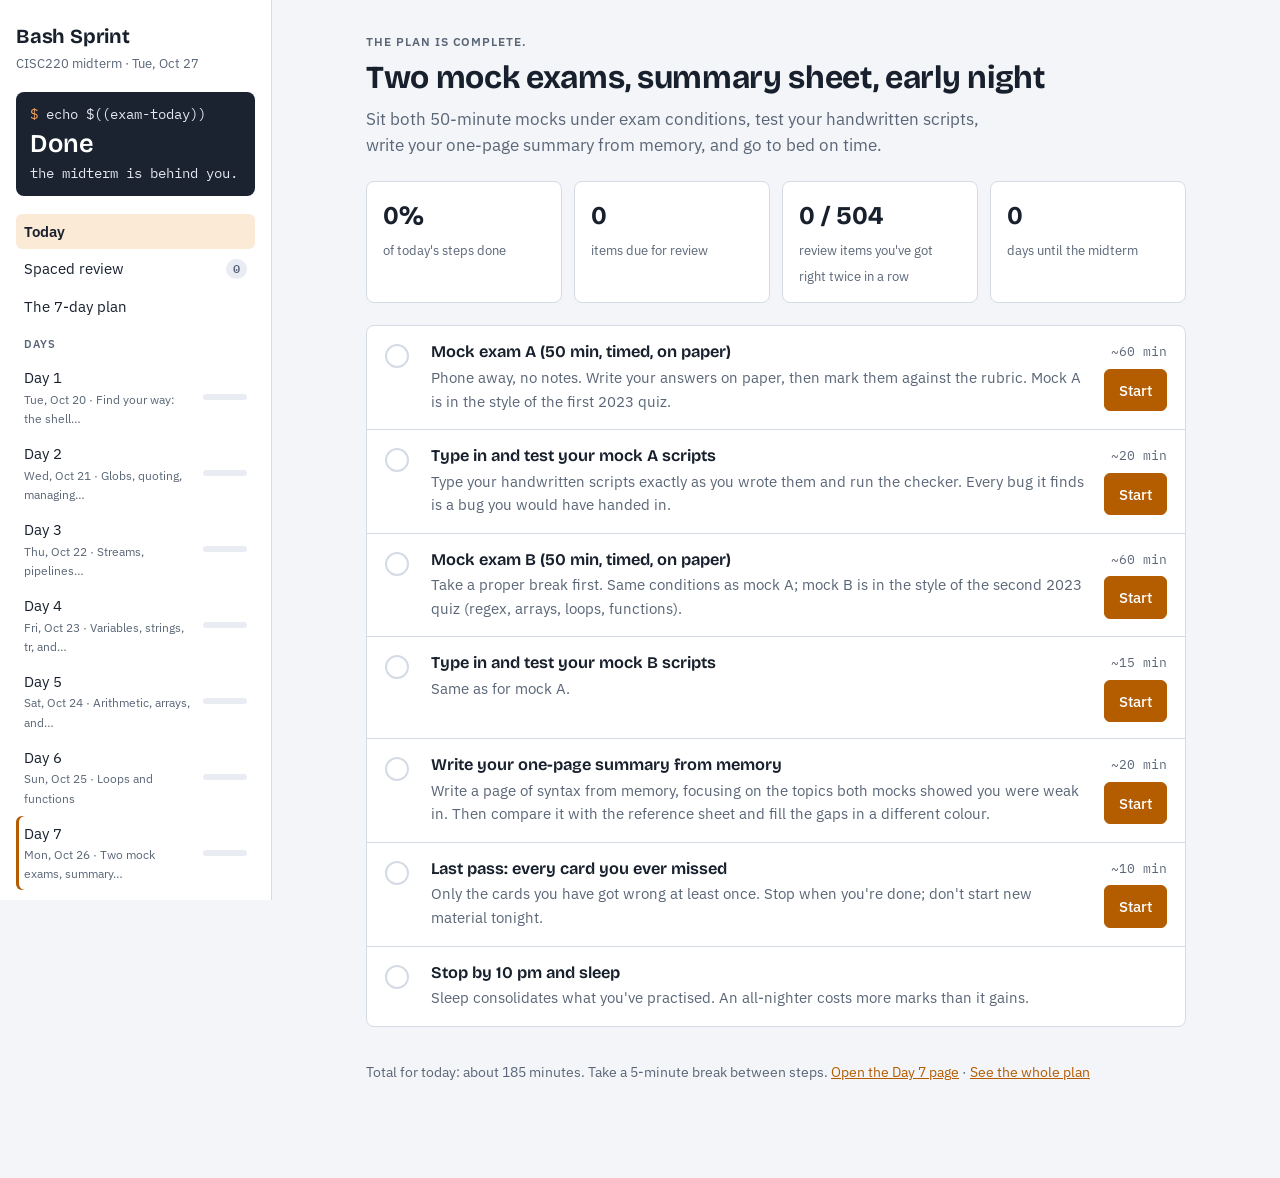
==== study-app/index.html @ 1d546b83 "Day 2: show when a backslash makes a visible difference Adds contrast examples (\h vs \*, \$HOME, es" ====
<!doctype html>
<html lang="en">
<head>
<meta charset="utf-8">
<meta name="viewport" content="width=device-width, initial-scale=1, viewport-fit=cover">
</head>
<body>
<title>CISC220 Bash Sprint</title>
<meta name="claude:viewport-fit-sides" content="cover">
<meta name="description" content="An 8-day plan, lessons, flashcards, quizzes and mock exams for the CISC220 Bash midterm.">
<link rel="preconnect" href="https://fonts.googleapis.com">
<link rel="preconnect" href="https://fonts.gstatic.com" crossorigin>
<link rel="stylesheet" href="https://fonts.googleapis.com/css2?family=Bricolage+Grotesque:opsz,wght@12..96,600;12..96,700&family=IBM+Plex+Mono:wght@400;500;600&family=IBM+Plex+Sans:ital,wght@0,400;0,500;0,600;1,400&display=swap">
<style>
/* Layout: fixed left rail (countdown + day list) beside a single reading column; rail folds to a top bar on phones. */
:root {
  --bg: #f3f5f8;
  --surface: #ffffff;
  --surface-2: #e9edf3;
  --fg: #17202c;
  --muted: #5a6677;
  --line: #d5dbe4;
  --accent: #b35c00;
  --accent-ink: #ffffff;
  --accent-soft: #fbead6;
  --code-bg: #1b2330;
  --code-fg: #e4e9f1;
  --code-dim: #8d99ab;
  --code-k: #f0a35e;
  --code-s: #9fd6a6;
  --code-v: #8cc7ff;
  --code-c: #7f8a9b;
  --good: #1f7a4d;
  --good-soft: #dcf1e5;
  --warn: #9a6a00;
  --warn-soft: #fbf0cf;
  --bad: #b3261e;
  --bad-soft: #f9dedc;
  --font-display: "Bricolage Grotesque", "IBM Plex Sans", system-ui, sans-serif;
  --font-body: "IBM Plex Sans", system-ui, -apple-system, "Segoe UI", sans-serif;
  --font-mono: "IBM Plex Mono", ui-monospace, "SFMono-Regular", Menlo, Consolas, monospace;
  --radius: 8px;
}
@media (prefers-color-scheme: dark) {
  :root:not([data-theme="light"]) {
    --bg: #12161d; --surface: #1a2029; --surface-2: #232b36; --fg: #e6ebf2; --muted: #9aa6b8; --line: #2e3845;
    --accent: #f2a03d; --accent-ink: #1a1206; --accent-soft: #3a2a14;
    --code-bg: #0d1117; --code-fg: #e4e9f1;
    --good: #5cc98f; --good-soft: #173527; --warn: #e3b341; --warn-soft: #3a3116; --bad: #f2867d; --bad-soft: #3d1d1b;
    color-scheme: dark;
  }
}
:root[data-theme="dark"] {
  --bg: #12161d; --surface: #1a2029; --surface-2: #232b36; --fg: #e6ebf2; --muted: #9aa6b8; --line: #2e3845;
  --accent: #f2a03d; --accent-ink: #1a1206; --accent-soft: #3a2a14;
  --code-bg: #0d1117; --code-fg: #e4e9f1;
  --good: #5cc98f; --good-soft: #173527; --warn: #e3b341; --warn-soft: #3a3116; --bad: #f2867d; --bad-soft: #3d1d1b;
  color-scheme: dark;
}

* { box-sizing: border-box; }
html, body { height: 100%; }
body { margin: 0; background: var(--bg); color: var(--fg); font: 16px/1.6 var(--font-body); -webkit-font-smoothing: antialiased; }
a { color: var(--accent); }
button, input, textarea, select { font: inherit; color: inherit; }
:focus-visible { outline: 2px solid var(--accent); outline-offset: 2px; }
h1, h2, h3, h4 { font-family: var(--font-display); line-height: 1.2; text-wrap: balance; margin: 0; }
h1 { font-size: 2rem; font-weight: 700; letter-spacing: -0.01em; }
h2 { font-size: 1.4rem; font-weight: 650; }
h3 { font-size: 1.15rem; font-weight: 650; }
h4 { font-size: 1rem; font-weight: 650; }
code, pre, kbd, .mono { font-family: var(--font-mono); }

.shell { display: grid; grid-template-columns: 272px minmax(0, 1fr); min-height: 100%; }
.rail { position: sticky; top: 0; height: 100vh; overflow-y: auto; background: var(--surface); border-right: 1px solid var(--line); padding-block: 20px; padding-inline: 16px; display: flex; flex-direction: column; gap: 18px; }
.brand { display: flex; flex-direction: column; gap: 2px; text-decoration: none; color: var(--fg); }
.brand b { font-family: var(--font-display); font-size: 1.25rem; letter-spacing: -0.01em; }
.brand span { font-size: 0.8rem; color: var(--muted); }
.countdown { background: var(--code-bg); color: var(--code-fg); border-radius: var(--radius); padding: 12px 14px; font-family: var(--font-mono); font-size: 0.85rem; line-height: 1.5; }
.countdown .pr { color: var(--code-k); }
.countdown big { display: block; font-size: 1.6rem; font-weight: 600; color: #fff; font-family: var(--font-display); }
.nav { display: flex; flex-direction: column; gap: 2px; }
.nav h6 { margin: 10px 8px 4px; font-size: 0.7rem; letter-spacing: 0.08em; text-transform: uppercase; color: var(--muted); font-weight: 600; }
.nav a { display: grid; grid-template-columns: 1fr auto; align-items: center; gap: 8px; padding: 6px 8px; border-radius: 6px; color: var(--fg); text-decoration: none; font-size: 0.92rem; }
.nav a:hover { background: var(--surface-2); }
.nav a.on { background: var(--accent-soft); color: var(--fg); font-weight: 600; }
.nav a .sub { display: block; font-size: 0.75rem; color: var(--muted); font-weight: 400; }
.nav a.today-day { box-shadow: inset 3px 0 0 var(--accent); }
.meter { width: 44px; height: 6px; border-radius: 3px; background: var(--surface-2); overflow: hidden; }
.meter i { display: block; height: 100%; background: var(--accent); }
.badge { font-size: 0.75rem; font-family: var(--font-mono); background: var(--accent); color: var(--accent-ink); border-radius: 10px; padding: 0 7px; font-weight: 600; }
.badge.zero { background: var(--surface-2); color: var(--muted); }

.main { min-width: 0; padding-block: 32px 80px; padding-left: max(16px, env(safe-area-inset-left, 0px)); padding-right: max(16px, env(safe-area-inset-right, 0px)); }
.col { max-width: 820px; margin: 0 auto; display: flex; flex-direction: column; gap: 22px; }
.eyebrow { font-size: 0.75rem; letter-spacing: 0.08em; text-transform: uppercase; color: var(--muted); font-weight: 600; }
.lede { color: var(--muted); font-size: 1.05rem; max-width: 65ch; margin: 0; }
.head { display: flex; flex-direction: column; gap: 8px; }
.row { display: flex; flex-wrap: wrap; gap: 10px; align-items: center; }
.spacer { flex: 1; }
.muted { color: var(--muted); }
.small { font-size: 0.85rem; }

.btn { display: inline-flex; align-items: center; gap: 6px; border: 1px solid var(--line); background: var(--surface); padding: 8px 14px; border-radius: 6px; cursor: pointer; text-decoration: none; color: var(--fg); font-weight: 500; font-size: 0.95rem; }
.btn:hover { border-color: var(--muted); }
.btn.primary { background: var(--accent); border-color: var(--accent); color: var(--accent-ink); }
.btn.primary:hover { filter: brightness(1.06); }
.btn.ghost { background: transparent; }
.btn.good { background: var(--good-soft); border-color: var(--good); color: var(--fg); }
.btn.bad { background: var(--bad-soft); border-color: var(--bad); color: var(--fg); }
.btn.warn { background: var(--warn-soft); border-color: var(--warn); color: var(--fg); }
.btn:disabled { opacity: 0.5; cursor: default; }
.btn kbd { font-size: 0.7rem; opacity: 0.7; }

.card { background: var(--surface); border: 1px solid var(--line); border-radius: var(--radius); padding: 20px; display: flex; flex-direction: column; gap: 12px; min-width: 0; }
.panel { background: var(--surface-2); border-radius: var(--radius); padding: 14px 16px; }

.chip { display: inline-flex; align-items: center; gap: 4px; font-size: 0.72rem; font-weight: 600; letter-spacing: 0.04em; text-transform: uppercase; padding: 2px 8px; border-radius: 4px; background: var(--surface-2); color: var(--muted); }
.chip.high, .chip.medium, .chip.low { white-space: nowrap; }
.chip.high { background: var(--bad-soft); color: var(--bad); }
.chip.medium { background: var(--warn-soft); color: var(--warn); }
.chip.low { background: var(--surface-2); color: var(--muted); }
.chip.ok { background: var(--good-soft); color: var(--good); }
.chip.accent { background: var(--accent-soft); color: var(--accent); }

/* Steps on a day page */
.steps { display: flex; flex-direction: column; border: 1px solid var(--line); border-radius: var(--radius); background: var(--surface); overflow: hidden; }
.step { display: grid; grid-template-columns: 32px minmax(0, 1fr) auto; gap: 14px; padding: 16px 18px; border-top: 1px solid var(--line); align-items: start; }
.step:first-child { border-top: 0; }
.step .tick { width: 24px; height: 24px; border-radius: 50%; border: 2px solid var(--line); background: transparent; cursor: pointer; display: grid; place-items: center; padding: 0; margin-top: 2px; }
.step.done .tick { background: var(--good); border-color: var(--good); color: #fff; }
.step.done .tick::after { content: "✓"; font-size: 0.8rem; font-weight: 700; }
.step h3 { font-size: 1.02rem; }
.step p { margin: 4px 0 0; color: var(--muted); font-size: 0.92rem; }
.step .mins { font-family: var(--font-mono); font-size: 0.8rem; color: var(--muted); white-space: nowrap; }
.step .acts { display: flex; flex-direction: column; gap: 6px; align-items: flex-end; }
.step.done h3 { color: var(--muted); }
.topiclist { display: flex; flex-direction: column; gap: 4px; margin-top: 10px; }
.topiclist a { display: flex; gap: 8px; align-items: center; text-decoration: none; color: var(--fg); padding: 6px 10px; border-radius: 6px; background: var(--surface-2); font-size: 0.92rem; }
.topiclist a.done { color: var(--muted); }
.topiclist a.done::before { content: "✓"; color: var(--good); font-weight: 700; }
.topiclist a .chip { margin-left: auto; }

/* Lesson text */
.prose { display: flex; flex-direction: column; gap: 12px; }
.prose p { margin: 0; max-width: 70ch; }
.prose ul, .prose ol { margin: 0; padding-left: 1.4em; display: flex; flex-direction: column; gap: 4px; }
.prose h3, .prose h4 { margin-top: 6px; }
.prose code, .inline-code { background: var(--surface-2); padding: 1px 5px; border-radius: 4px; font-size: 0.88em; overflow-wrap: anywhere; }
.prose table { border-collapse: collapse; font-size: 0.92rem; }
.prose th, .prose td { border: 1px solid var(--line); padding: 6px 10px; text-align: left; vertical-align: top; }
.prose th { background: var(--surface-2); font-weight: 600; }
.tablewrap { overflow-x: auto; }
pre.code { margin: 0; background: var(--code-bg); color: var(--code-fg); border-radius: var(--radius); padding: 14px 16px; overflow-x: auto; font-size: 0.86rem; line-height: 1.55; tab-size: 4; }
pre.code code { background: none; padding: 0; font-size: inherit; }
.code .k { color: var(--code-k); }
.code .s { color: var(--code-s); }
.code .v { color: var(--code-v); }
.code .c { color: var(--code-c); font-style: italic; }
.code .pr { color: var(--code-k); user-select: none; }
.code .outp { color: var(--code-dim); }
figure { margin: 0; display: flex; flex-direction: column; gap: 6px; }
figcaption { font-size: 0.82rem; color: var(--muted); }

.callout { border-radius: var(--radius); padding: 14px 16px; display: flex; flex-direction: column; gap: 8px; border: 1px solid var(--line); background: var(--surface); }
.callout > .lab { font-size: 0.72rem; font-weight: 700; letter-spacing: 0.08em; text-transform: uppercase; }
.callout.check { border-color: var(--accent); background: var(--accent-soft); }
.callout.check > .lab { color: var(--accent); }
.callout.why { border-style: dashed; }
.callout.why > .lab { color: var(--muted); }
.callout.pitfall { background: var(--bad-soft); border-color: transparent; }
.callout.pitfall > .lab { color: var(--bad); }
.callout.exam { background: var(--warn-soft); border-color: transparent; }
.callout.exam > .lab { color: var(--warn); }
.reveal[hidden] { display: none; }
.answer { border-top: 1px solid var(--line); padding-top: 10px; }

/* Flashcards */
.flash { min-height: 260px; justify-content: center; }
.flash .side { font-size: 1.08rem; }
.flash .back { border-top: 1px dashed var(--line); padding-top: 14px; }
.rates { display: grid; grid-template-columns: repeat(4, minmax(0, 1fr)); gap: 8px; }
.rates .btn { justify-content: center; flex-direction: column; gap: 0; padding: 8px 6px; }
.rates .btn small { font-size: 0.72rem; color: var(--muted); font-weight: 400; }
.progress { height: 6px; background: var(--surface-2); border-radius: 3px; overflow: hidden; }
.progress i { display: block; height: 100%; background: var(--accent); transition: width .2s; }

/* Quiz */
.opts { display: flex; flex-direction: column; gap: 8px; }
.opt { text-align: left; border: 1px solid var(--line); background: var(--surface); padding: 10px 14px; border-radius: 6px; cursor: pointer; display: grid; grid-template-columns: 26px minmax(0, 1fr); gap: 8px; align-items: start; }
.opt:hover:not(:disabled) { border-color: var(--muted); }
.opt .key { font-family: var(--font-mono); font-size: 0.8rem; color: var(--muted); padding-top: 2px; }
.opt.right { border-color: var(--good); background: var(--good-soft); }
.opt.wrong { border-color: var(--bad); background: var(--bad-soft); }
.opt:disabled { cursor: default; }
.opt p { margin: 0; }
textarea.ans { width: 100%; min-height: 90px; resize: vertical; border: 1px solid var(--line); border-radius: 6px; padding: 10px 12px; background: var(--surface); font-family: var(--font-mono); font-size: 0.9rem; line-height: 1.5; tab-size: 4; }
textarea.ans.tall { min-height: 260px; }
textarea.prose-ans { font-family: var(--font-body); font-size: 0.98rem; }
.verdict { font-weight: 600; }
.verdict.good { color: var(--good); }
.verdict.bad { color: var(--bad); }

.rubric { display: flex; flex-direction: column; gap: 6px; }
.rubric label { display: grid; grid-template-columns: 22px minmax(0, 1fr) auto; gap: 8px; align-items: start; padding: 6px 8px; border-radius: 6px; background: var(--surface-2); cursor: pointer; }
.rubric label .m { font-family: var(--font-mono); font-size: 0.8rem; color: var(--muted); }
.rubric input { margin-top: 5px; accent-color: var(--accent); }

.stats { display: grid; grid-template-columns: repeat(auto-fit, minmax(150px, 1fr)); gap: 12px; }
.stat { background: var(--surface); border: 1px solid var(--line); border-radius: var(--radius); padding: 14px 16px; }
.stat b { display: block; font-family: var(--font-display); font-size: 1.6rem; font-variant-numeric: tabular-nums; }
.stat span { font-size: 0.82rem; color: var(--muted); }

.plan { width: 100%; border-collapse: collapse; font-size: 0.92rem; }
.plan th, .plan td { text-align: left; padding: 10px 12px; border-bottom: 1px solid var(--line); vertical-align: top; }
.plan th { font-size: 0.72rem; text-transform: uppercase; letter-spacing: 0.06em; color: var(--muted); font-weight: 600; }
.plan td.d { font-family: var(--font-mono); white-space: nowrap; }
.plan tr.now td { background: var(--accent-soft); }

.timer { font-family: var(--font-mono); font-size: 1.4rem; font-variant-numeric: tabular-nums; background: var(--code-bg); color: var(--code-fg); padding: 6px 14px; border-radius: 6px; }
.timer.low { color: #ff8a80; }
.sticky-bar { position: sticky; top: env(safe-area-inset-top, 0px); z-index: 5; background: var(--bg); padding-block: 10px; border-bottom: 1px solid var(--line); }
.q-part { border-top: 1px solid var(--line); padding-top: 14px; display: flex; flex-direction: column; gap: 10px; }
.q-part:first-of-type { border-top: 0; padding-top: 0; }
.marks { font-family: var(--font-mono); font-size: 0.8rem; color: var(--muted); }

.empty { text-align: center; padding: 40px 20px; color: var(--muted); }
.kbd-hint { font-size: 0.8rem; color: var(--muted); }
kbd { background: var(--surface-2); border: 1px solid var(--line); border-bottom-width: 2px; border-radius: 4px; padding: 0 5px; font-size: 0.78rem; }
.menu-btn { display: none; }
.toast { position: fixed; bottom: calc(20px + env(safe-area-inset-bottom, 0px)); left: 50%; transform: translateX(-50%); background: var(--fg); color: var(--bg); padding: 10px 18px; border-radius: 6px; font-size: 0.9rem; z-index: 20; }

@media (max-width: 860px) {
  .shell { grid-template-columns: minmax(0, 1fr); }
  .rail { position: static; height: auto; border-right: 0; border-bottom: 1px solid var(--line); padding-left: max(16px, env(safe-area-inset-left, 0px)); padding-right: max(16px, env(safe-area-inset-right, 0px)); gap: 12px; }
  .rail .nav { display: none; }
  .rail.open .nav { display: flex; }
  .rail-top { display: flex; align-items: center; gap: 12px; }
  .menu-btn { display: inline-flex; margin-left: auto; }
  .countdown { padding: 8px 12px; }
  .countdown big { font-size: 1.2rem; display: inline; margin-right: 6px; }
  h1 { font-size: 1.6rem; }
  .step { grid-template-columns: 28px minmax(0, 1fr); }
  .step .acts { grid-column: 2; align-items: flex-start; flex-direction: row; flex-wrap: wrap; }
  .rates { grid-template-columns: repeat(2, minmax(0, 1fr)); }
}
@media (prefers-reduced-motion: reduce) { * { transition: none !important; animation: none !important; } }
.callout.try { border-color: var(--good); background: var(--good-soft); }
.callout.try > .lab { color: var(--good); }
.callout.try > .lab::before { content: "$ "; font-family: var(--font-mono); }
</style>
<div class="shell"><aside class="rail" id="rail"></aside><main class="main" id="main"></main></div>
<script>window.STUDY_DATA = {"days":[{"day":1,"title":"Find your way: the shell, the filesystem, and commands","goal":"Navigate the Linux filesystem with pwd, cd and ls using absolute and relative pathnames, read the structure of a command, and explain directories, inodes and exit status.","topics":[{"id":"d1-terminal","title":"Your first session in the terminal","notebook":"bash/cli_intro.ipynb","priority":"start","examNote":"Not tested directly, but you need all of it for everything else: the lessons, the drills, and practising scripts from Day 3 on.","blocks":[{"type":"md","text":"Everything in this course happens in a **terminal**: a window where you type instructions instead of clicking. This first lesson is hands-on. Keep this page open next to a terminal on your Ubuntu laptop and do every green *Do this now in your terminal* box as you reach it.\n\nNothing you do in this lesson can damage your computer."},{"type":"md","text":"### Open a terminal\n\nOn Ubuntu, press **Ctrl + Alt + T**. Or press the **Super** key (the one with the Windows logo), or click *Show Apps* (the grid of dots at the bottom of the dock), type `terminal`, and click **Terminal**.\n\nA window opens with one line of text that ends in a `$` and a blinking cursor. That line is the **prompt**. It looks something like this:"},{"type":"code","code":"student@ubuntu:~$","caption":"The prompt. Yours shows your own user name and computer name."},{"type":"md","text":"Reading it left to right:\n\n| Part | Meaning |\n|---|---|\n| `student` | your user name |\n| `@ubuntu` | the name of the computer |\n| `:~` | the folder you are currently in. `~` is short for your **home folder**, where your Documents, Downloads and so on live |\n| `$` | the shell is ready for you to type a command |\n\nThe program reading what you type is called the **shell**. On Ubuntu (and in this course) the shell is **Bash**."},{"type":"try","text":"Open a terminal now. Find your user name, the computer name and the `~` in your prompt."},{"type":"md","text":"### Your first command\n\nType a command after the `$`, then press **Enter** to run it. The shell runs it, prints the result (the **output**), and then shows a fresh prompt so you can type the next one."},{"type":"try","text":"Type `echo hello` and press Enter. You should see `hello` printed, then a new prompt."},{"type":"md","text":"In this app and in the course notebooks, a box like the one below is a recording of a terminal session. A line that starts with `$ ` is what someone **typed**; the other lines are what the computer **printed**. **Don't type the `$`**: it's the prompt, and it's already there."},{"type":"code","code":"$ echo hello\nhello\n$ pwd\n/home/student\n$ ls\nDesktop  Documents  Downloads  Music  Pictures  Public  Templates  Videos","caption":"Your list of folders may be slightly different (for example, you may also see `snap`)."},{"type":"md","text":"- `echo` prints whatever you put after it.\n- `pwd` (*print working directory*) prints which folder you are in, written out in full. `/home/student` is the full name of the folder that `~` stands for.\n- `ls` (*list*) prints the names of the files and folders in the folder you are in. These are the same folders you see in Ubuntu's **Files** app."},{"type":"try","text":"Run `pwd`, then `ls`. Open the Files app and compare: the names `ls` printed are the folders shown in your Home folder."},{"type":"check","q":"In the recording\n\n```\n$ ls\nDesktop  Documents\n```\n\nwhat exactly did the person type, and what did the computer print?","a":"They typed `ls` (then pressed Enter). The computer printed `Desktop  Documents`. The `$ ` is the prompt and is never typed."},{"type":"md","text":"### When something goes wrong\n\nMistakes are normal and harmless. The three you will meet first:\n\n**1. A typo.** If the first word isn't a command Bash knows, it says so and gives you the prompt back. Just type it again correctly."},{"type":"code","code":"$ ecoh hello\nCommand 'ecoh' not found, did you mean:\n  command 'echo' from deb coreutils (9.4-3ubuntu6)\nTry: sudo apt install <deb name>\n$ echo hello\nhello","caption":"Ubuntu suggests the command you probably meant. The exact text varies; ignore the advice about installing packages."},{"type":"md","text":"**2. The terminal seems frozen.** Some commands wait for you to type more. For example, `cat` with nothing after it waits for you to type text. If there's no prompt and nothing is happening, press **Ctrl + C**. That stops the running command and brings the prompt back.\n\n**3. A `>` prompt appears.** If you type a quotation mark `\"` and forget to close it, Bash thinks your command continues on the next line and shows `> `. Press **Ctrl + C** and type the command again."},{"type":"try","text":"Type `cat` and press Enter. Nothing comes back. Now press **Ctrl + C**: the prompt returns. Then type `echo \"oops` (with no closing quote), press Enter, see the `>`, and press **Ctrl + C** again."},{"type":"check","q":"You typed a command and now there is no prompt and nothing is happening. What do you press?","a":"**Ctrl + C**. It stops (interrupts) the running command and gives you the prompt back."},{"type":"md","text":"### Copy and paste in the terminal\n\nIn the terminal, **Ctrl + C does not copy**: it stops the running command, as you just saw. Use these instead:\n\n| To | Press |\n|---|---|\n| copy selected text | **Ctrl + Shift + C** |\n| paste | **Ctrl + Shift + V**, or right-click and choose *Paste* |\n\nTo copy a command from this app, select it with the mouse and press Ctrl + C *in the browser*. Then paste it *in the terminal* with **Ctrl + Shift + V**."},{"type":"pitfall","text":"Pressing Ctrl + V in the terminal doesn't paste. Use **Ctrl + Shift + V**."},{"type":"md","text":"### Save typing\n\n- **Up arrow**: brings back the previous command, so you can fix a typo and press Enter again. Press it more times to go further back.\n- **Tab**: finishes a file or command name for you. Type `ech` and press Tab, and Bash completes it to `echo`. If nothing happens, more than one name matches: press Tab again to see them all, type a few more letters, and press Tab again.\n- **`clear`** (or **Ctrl + L**): wipes the screen. Your files are not affected."},{"type":"try","text":"Press the Up arrow a few times to see your earlier commands. Then type `pw` and press Tab twice: Bash lists every command that starts with `pw` (there are several, so it can't choose one for you). Type `d` to make `pwd` and press Enter. Last, type `ls Doc`, press Tab (Bash completes it to `ls Documents/`), and press Enter."},{"type":"md","text":"### Make a practice folder\n\nThe command `mkdir NAME` (*make directory*) creates a new folder called NAME inside the folder you are in. (*Directory* is the Unix word for a folder.) `cd NAME` (*change directory*) moves you into that folder. Like most commands, both print nothing when they work. You'll learn much more about `cd` later today, and more about `mkdir` on Day 2. Here they make a folder called `practice` and go into it:"},{"type":"code","code":"$ mkdir practice\n$ cd practice\n$ pwd\n/home/student/practice","caption":"The prompt changes to `student@ubuntu:~/practice$` because you are now inside practice."},{"type":"try","text":"Run those three commands. Check that your prompt now ends in `~/practice$`."},{"type":"md","text":"### Write a file with nano\n\nYou'll often need to write a file: an answers file for the drills, and later your own scripts. You'll do it with **nano**, a simple **text editor** that runs inside the terminal. A text editor is like a very plain Word: it saves exactly the characters you type and nothing else.\n\nTo open a file, type `nano`, a space, and the file name. If the file doesn't exist yet, nano creates it in the folder you are in when you save."},{"type":"code","code":"$ nano notes.txt","caption":"The terminal window turns into the editor."},{"type":"md","text":"nano fills the terminal window. The file name is at the top, a blinking cursor shows where you'll type, and the bottom two lines list shortcuts. In that list, **`^` means the Ctrl key**, so `^X Exit` means *press Ctrl + X to exit*.\n\nThe mouse doesn't move the cursor in nano: use the **arrow keys**. The keys you need:\n\n| To | Press |\n|---|---|\n| type text | just type; Enter starts a new line |\n| **save** (*Write Out*) | **Ctrl + O**, then **Enter** to keep the file name shown |\n| **exit** | **Ctrl + X** |\n| exit with unsaved changes | Ctrl + X, then **Y** (yes, save), then **Enter** |\n| paste text you copied | **Ctrl + Shift + V**, same as in the terminal |\n| delete (cut) the whole current line | **Ctrl + K** |\n\nAfter you exit, you're back at your normal prompt in the same folder, and `cat` prints what you saved:"},{"type":"code","code":"$ cat notes.txt\nmy first file\nCtrl+C stops a command; Ctrl+Shift+V pastes\n$ ls\nnotes.txt"},{"type":"try","text":"In your practice folder, run `nano notes.txt`. Type two lines, save with **Ctrl + O** then **Enter**, and exit with **Ctrl + X**. Then run `cat notes.txt` and `ls` to check that the file was saved."},{"type":"pitfall","text":"If you press Ctrl + X with unsaved changes, nano asks *Save modified buffer?* at the bottom. Press **Y** then **Enter** to save. Press **N** only if you want to throw the changes away."},{"type":"md","text":"**Prefer a normal window?** Ubuntu also has a graphical editor, **Text Editor** (the command `gnome-text-editor notes.txt`, or `gedit notes.txt` on older Ubuntu). It saves the same plain text, so you can use it if you like. This app uses nano everywhere because it works the same in any terminal."},{"type":"check","q":"You saved `notes.txt` in your `practice` folder. Which command shows what's in it?","a":"`cat notes.txt`, run while you are in the `practice` folder."},{"type":"md","text":"### Key points\n\n- **Ctrl + Alt + T** opens a terminal. The prompt `user@computer:~$` means the shell is ready, and `~` is your home folder.\n- Type a command and press **Enter**. In recordings, the `$ ` is the prompt: don't type it.\n- **Ctrl + C** stops a stuck command. Copy and paste in the terminal with **Ctrl + Shift + C / V**.\n- Use **Up arrow** to repeat a command and **Tab** to complete a name.\n- `nano FILE` opens a file to edit: **Ctrl + O**, Enter saves, **Ctrl + X** exits. `cat FILE` prints it."}]},{"id":"d1-start","title":"Before you start: terminal, shell, and a little history","notebook":"bash/history.ipynb, bash/rules_of_the_unix_philosophy.ipynb","priority":"low","examNote":"The history and the 17 rules have not been asked on past tests; skim them. The **vocabulary** in the first half of this lesson (terminal, shell, prompt, command, option, argument) is used in every other lesson, so learn it well.","blocks":[{"type":"md","text":"### Welcome\n\nThis course asks you to control a Linux computer by **typing commands** instead of clicking. Today you learn the words people use for this, how files are organised, and your first commands. Keep practising in the **real Ubuntu terminal** you opened in the first lesson (**Ctrl + Alt + T**) and type the examples yourself. Reading is not enough; your fingers must learn the commands too, because the midterm is handwritten with no aids.\n\n### Five words you need\n\n- A **terminal** is the window you type into. Long ago it was a real machine (a keyboard plus a printer or screen). Today it is a program called a *terminal emulator*.\n- A **shell** is the program running inside the terminal. It reads the text you type, works out what it means, and runs it. Our shell is **Bash**.\n- The **prompt** is the text the shell prints when it is ready for you, often ending in `$`. In these notes a line that starts with `$ ` is something *you* type; lines without it are what the computer prints back. Do not type the `$`.\n- A **command** is the first word you type: the name of the thing to run, such as `echo` or `ls`.\n- An **argument** is a word after the command that tells it *what to act on*. Words are separated by spaces. An **option** is a special argument that starts with `-` and changes *how* the command behaves.\n\nYou press **Enter** to run what you typed."},{"type":"code","code":"$ echo Hello there\nHello there\n$ ls\nanimals.txt  courses  fruits.txt","caption":"Two commands. `echo` is the command and `Hello` and `there` are its two arguments. `ls` has no arguments."},{"type":"check","q":"In `echo Hello there`, which word is the command and which words are arguments?","a":"`echo` is the command; `Hello` and `there` are two arguments (the shell splits words at spaces)."},{"type":"check","q":"What is the difference between the terminal and the shell?","a":"The terminal is the window/program you type into and read from. The shell (Bash) is the program inside it that interprets what you type and runs the commands."},{"type":"md","text":"### A very short history\n\nAn **operating system** (OS) is the system software that manages the hardware and gives other programs an interface to it (Windows and macOS are examples). The **kernel** is the core of the OS that sits between the hardware and applications.\n\n- **UNIX** was developed at Bell Labs. It was one of the first *portable* operating systems because it was written mostly in **C** instead of machine-specific assembly language.\n- In **1983** Richard Stallman started the **GNU** project to build a free, UNIX-like OS. GNU produced the tools but its kernel (Hurd) was never finished.\n- In **1991** Linus Torvalds announced a free kernel, **Linux**, built using GNU tools. Together they make **GNU/Linux** (usually just \"Linux\"). Strictly, *Linux is the kernel*.\n- Linux dominates servers, the cloud and supercomputers; Android is derived from it.\n- **POSIX** is a set of standards that keeps UNIX-like systems compatible.\n- **Bash** stands for **Bourne Again SHell**; it replaced the older UNIX Bourne shell and is the default shell on many Linux distributions."},{"type":"check","q":"Strictly speaking, what part of GNU/Linux is \"Linux\"?","a":"The kernel. GNU supplied most of the tools around it."},{"type":"md","text":"### The Unix philosophy (skim)\n\nEric Raymond lists 17 rules. Four of them explain how the commands you will meet behave:\n\n- **Modularity / Composition**: write small, simple programs that can be connected to other programs. This is why we build answers by joining small commands (the next lesson shows the pipe `|`, which does exactly that).\n- **Silence**: when a program has nothing surprising to say, it says nothing. `cd` and `mkdir` print nothing when they succeed.\n- **Repair**: when you must fail, fail noisily and as soon as possible. A failing command prints an error message and reports failure through its *exit status* (the last lesson today)."},{"type":"why","q":"Why does `cd courses` print nothing at all when it works?","a":"The Rule of Silence: success is the unsurprising case, so the command stays quiet. You learn about failure from an error message and a non-zero exit status instead."},{"type":"md","text":"### Key points\n\n- Terminal = window you type in; shell = program that interprets your typing; Bash = Bourne Again SHell.\n- Command line: `command -options arguments`, words separated by spaces, run with Enter.\n- Linux is the kernel; GNU/Linux is the whole OS; UNIX came from Bell Labs and was written in C.\n- Unix programs are small, combinable, quiet on success and noisy on failure."}]},{"id":"d1-cli","title":"First commands at the command line","notebook":"bash/cli_intro.ipynb","priority":"medium","examNote":"`echo` and `cat` appear constantly in exam answers (Quiz 1 asked how to overwrite a file using `echo` and a redirection; Assignment 1 Q3 asked you to `cat` a file using a relative path). Pipes return in the streams lesson.","blocks":[{"type":"md","text":"Bash gives you a **command line interface** (CLI): you type a command and press Enter. A Linux system has thousands of commands, and each has options and inputs. This lesson tries a few. For the examples, suppose the current directory (the folder you are in) contains two small text files from the course notebooks:\n\n- `animals.txt` with the lines `cat`, `zebra`, `dog`, `armadillo`\n- `fruits.txt` with the lines `strawberry`, `mango`, `pineapple`, `apple`\n\n### `echo`: print its arguments\n\n`echo` prints its arguments, separated by single spaces, followed by a newline. Quotes group words into one argument and are not printed."},{"type":"try","text":"Make the two files so you can run every example yourself. In the terminal, `cd practice` (the folder from the first lesson). Run `nano animals.txt`, type the four animals one per line, save and close. Do the same for `fruits.txt`. Then type each example below and compare what you get."},{"type":"code","code":"$ echo \"Hello, world!\"\nHello, world!\n$ echo one   two     three\none two three\n$ echo \"one   two\"\none   two"},{"type":"why","q":"Why does `echo one   two     three` print the words with only single spaces between them?","a":"The shell splits the line into words at spaces before running `echo`, so `echo` receives three separate arguments and joins them with one space. With quotes, `\"one   two\"` is one argument that contains the spaces, so they are kept."},{"type":"md","text":"### `ls`: list files\n\n`ls` lists the files in the current working directory (the directory you are \"in\"; the next lesson explains this properly)."},{"type":"code","code":"$ ls\nanimals.txt  courses  fruits.txt"},{"type":"md","text":"### `cat`: concatenate and print files\n\n`cat` (short for *concatenate*) prints the contents of each file named as an argument, one after another."},{"type":"code","code":"$ cat animals.txt\ncat\nzebra\ndog\narmadillo\n$ cat animals.txt fruits.txt\ncat\nzebra\ndog\narmadillo\nstrawberry\nmango\npineapple\napple"},{"type":"check","q":"What single command prints `fruits.txt` and then `animals.txt` (in that order)?","a":"`cat fruits.txt animals.txt`. `cat` prints its files in the order given."},{"type":"md","text":"### `sort` and the pipe `|`\n\n`sort` prints the lines of a file in sorted order. It does **not** change the file.\n\nA **pipe** `|` sends the output of the command on its left into the input of the command on its right. This is the Rule of Composition in action: two small commands combined."},{"type":"code","code":"$ sort animals.txt\narmadillo\ncat\ndog\nzebra\n$ cat animals.txt fruits.txt | sort\napple\narmadillo\ncat\ndog\nmango\npineapple\nstrawberry\nzebra"},{"type":"check","q":"In `cat animals.txt fruits.txt | sort`, where does `sort` get its input from?","a":"From the pipe: the output of `cat` (both files joined) becomes the input of `sort`. `sort` is given no filename argument."},{"type":"md","text":"### `grep`, `date`, `cal` and friends\n\n`grep PATTERN FILE` prints the lines of FILE that match a pattern (a *regular expression*, covered on Day 4). `^a` means \"starts with a\"."},{"type":"code","code":"$ grep ^a animals.txt\narmadillo\n$ grep p fruits.txt\npineapple\napple"},{"type":"md","text":"- `date` prints the current date and time; with the option `-Idate` it prints only the date, like `2026-10-18`.\n- `cal` prints a calendar of this month; `cal -y` prints the whole year.\n- Silly ones from the notebook: `fortune` prints a random saying, `fortune | cowsay` makes a cow say it, `fortune | toilet` prints it in big letters.\n\nUbuntu doesn't always come with `cal`, `fortune`, `cowsay` and `toilet`. If you get *command not found* and want to try them, run `sudo apt install ncal fortune-mod cowsay toilet` (`sudo` runs a command as the administrator and asks for your password; `apt install` installs software). This is optional.\n\nThe point: most commands accept **options** that change what they do, and the output of one command can be fed to another."},{"type":"pitfall","text":"The command is `ls` (ell ess), not `1s` (one ess). And Bash is case sensitive: `LS`, `Echo` and `CAT` are not commands, and `Animals.txt` is a different file from `animals.txt`."},{"type":"md","text":"### Key points\n\n- `echo ARGS` prints its arguments separated by single spaces; quotes keep spaces inside one argument.\n- `cat FILE...` prints files in the order given; `sort FILE` prints lines sorted (file unchanged).\n- `cmd1 | cmd2` feeds cmd1's output into cmd2.\n- `grep PATTERN FILE` prints matching lines; `^a` = starts with `a`.\n- Everything is case sensitive."}]},{"id":"d1-filesystem","title":"The filesystem, paths, cd and pwd","notebook":"bash/filesystem.ipynb","priority":"high","examNote":"Very high. Quiz 1 Q1 (6 marks) drew a directory tree and asked: the symbol for the root directory (`/`), an absolute pathname, and several \"what single command would you use\" parts using relative paths. Quiz 1 Q2A asked what a directory contains (**the mapping of filenames to inodes**). Assignment 1 Q0-Q5 were `pwd`, absolute and relative pathnames, `cat` with a relative path, `ls . ../../exam/c_src`, and `cd ../../../marking/A1`.","blocks":[{"type":"md","text":"A **filesystem** is the part of the OS that controls how data is stored on a device (disk, USB drive, ...) and found again. Data is stored in **files**, files have **names**, and files are grouped into **directories** (what a GUI calls folders). Directories can contain other directories, giving a tree.\n\nA Unix file is \"just a big bag of bytes\". Even hardware devices appear as special files (*device special files*), so programs can read and write them like any other file.\n\n### Inodes: where a file's information lives\n\nFor every file, Unix keeps an **inode** that stores information *about* the file:\n\n- the device it is on, the **file type**, the **owner** (user ID), the **size**\n- times of creation, last modification and last access\n- where to find the file's contents on the device\n\nEach inode has an **inode number**, unique on its device (two different devices can reuse the same number).\n\nNotice what is **missing**: the inode does **not** store the file's name."},{"type":"md","text":"### A directory maps filenames to inodes\n\nFilenames are stored in **directories**. A directory is itself a file whose contents are basically a table **mapping filenames to inode numbers**:\n\n| inode number | filename |\n|---|---|\n| 662400 | `images/` |\n| 662411 | `animals.txt` |\n| 661257 | `cli_intro.ipynb` |\n\nEach row (a name pointing at an inode) is called a **hard link**. Every file has at least one hard link; a file can have several names (several hard links), but Linux does not allow extra hard links to a directory.\n\nOrdinary files holding data are called **regular files**. Directories are files too, but they are **not** regular files."},{"type":"check","q":"In Linux, a directory is a file that contains what information?","a":"The mapping of filenames to inodes (inode numbers). This exact question was Quiz 1 Q2A."},{"type":"why","q":"Why can one file have two different names?","a":"Because the name is not stored in the file's inode. Names live in directories as entries pointing to an inode number, so two directory entries (hard links) can point to the same inode. Edit through one name and the other name shows the change, since there is only one file."},{"type":"md","text":"### The root directory `/` and the standard layout\n\nThe Linux tree has one top directory, called **root** or **slash**, and its name is the single character **`/`**. Every other directory is inside it. The *Filesystem Hierarchy Standard* says what goes where. A few you should recognise:\n\n| Directory | Holds |\n|---|---|\n| `/bin` | essential command programs (e.g. `ls`) |\n| `/etc` | system configuration |\n| `/home` | users' home directories, e.g. `/home/user1` |\n| `/tmp` | temporary files |\n| `/usr` | secondary hierarchy (many more programs) |\n| `/dev` | device files |\n\n### Where am I? `pwd`, `cd`, `ls`\n\nThe shell always has a **current working directory** (cwd): the directory you are \"in\".\n\n- `pwd` (*print working directory*) prints the absolute pathname of the cwd.\n- `cd DIR` (*change directory*) makes DIR the cwd. It prints nothing on success.\n- `ls DIR` lists the files in DIR; `ls` alone lists the cwd."},{"type":"code","code":"$ cd /\n$ pwd\n/\n$ ls home\nuser1  user2\n$ cd home/user1\n$ pwd\n/home/user1"},{"type":"try","text":"On your own computer: run `cd /`, then `pwd` and `ls`. You should see `bin`, `etc`, `home`, `tmp`, `usr` and more. Then run `ls home`: it lists the home directories (yours is there). Run `cd` on its own to go back home, and `pwd` to check."},{"type":"check","q":"What symbol is the name of the root directory?","a":"`/` (slash). Quiz 1 Q1A."},{"type":"md","text":"For the rest of this lesson, use this tree (it is the same one the drills use):\n\n```\n/\n└── home\n    ├── user1\n    │   ├── animals.txt\n    │   ├── fruits.txt\n    │   └── courses\n    │       ├── CISC204\n    │       │   └── a1.txt\n    │       └── CISC220\n    │           ├── .draft\n    │           ├── lab1.sh\n    │           └── notes.txt\n    └── user2\n        └── courses\n            ├── CISC204\n            └── CISC352\n                └── readme.txt\n```\n\n### Absolute pathnames\n\nA **pathname** names a file by its location. An **absolute pathname** starts at the root, so it **begins with `/`**, and lists every directory on the way, separated by `/`:\n\n- `/home/user1/courses/CISC220/notes.txt`\n- `/home/user2/courses/CISC352`\n\nAn absolute pathname means the same file no matter what the current directory is.\n\n### Relative pathnames\n\nA **relative pathname** does **not** start with `/`. It is read starting **from the current working directory**. If the cwd is `/home/user1`, then `courses/CISC220/notes.txt` means `/home/user1/courses/CISC220/notes.txt`. If the cwd is `/home/user1/courses`, then the same file is just `CISC220/notes.txt`."},{"type":"check","q":"Using the tree above, what is the absolute pathname of `readme.txt`?","a":"`/home/user2/courses/CISC352/readme.txt`"},{"type":"check","q":"The cwd is `/home/user1`. Give a relative pathname for `a1.txt`.","a":"`courses/CISC204/a1.txt` (no leading `/`)."},{"type":"md","text":"### `.` `..` and `~`\n\nThree special names make relative paths powerful:\n\n| Name | Means |\n|---|---|\n| `.` | the current directory |\n| `..` | the **parent** of the current directory (one level up) |\n| `~` | your **home directory** (e.g. `/home/user1`) |\n\nEvery directory contains the entries `.` and `..`, so they can be used in the middle of a path too: `../..` goes up two levels, and `../../user2` goes up two levels and then down into `user2`.\n\nTo get from one directory to another with a relative path: go **up** with `..` until you reach a directory the two have in common, then go **down** by names."},{"type":"code","code":"$ pwd\n/home/user1/courses/CISC220\n$ cd ..\n$ pwd\n/home/user1/courses\n$ cd ../../user2/courses/CISC352\n$ pwd\n/home/user2/courses/CISC352\n$ cat ../../../user1/courses/CISC204/a1.txt\nAssignment 1: due Friday","caption":"From CISC352 we go up three times (courses, user2, home) and then down to user1's file."},{"type":"check","q":"The cwd is `/home/user2/courses/CISC352`. Write a relative pathname for `/home/user2/courses/CISC204`.","a":"`../CISC204`. Up one level to `courses`, then down into `CISC204`."},{"type":"md","text":"### More about `cd`\n\n| Command | Effect |\n|---|---|\n| `cd` | go to your home directory |\n| `cd ~` | same: `~` expands to your home directory |\n| `cd .` | stay where you are |\n| `cd ..` | go to the parent directory |\n| `cd ../..` | go up two levels |\n| `cd -` | go back to the **previous** working directory and print its absolute path |\n| `cd ~-` | same as `cd -` but prints nothing |\n\nYou can always use either kind of path: `cd /home/user2` (absolute) works from anywhere; `cd ../user2` (relative) works only from a directory whose parent contains `user2`."},{"type":"code","code":"$ cd /usr\n$ cd\n$ pwd\n/home/user1\n$ cd -\n/usr\n$ pwd\n/usr"},{"type":"try","text":"Run `cd /usr`, then `cd`, then `cd -`. The last one prints `/usr`. Run `pwd` to confirm you are back in `/usr`, then `cd ..` and `pwd` (you are now in `/`)."},{"type":"check","q":"You type `cd /tmp` and then `cd /etc`. What does `cd -` do now?","a":"It goes back to `/tmp` (the previous working directory) and prints `/tmp`."},{"type":"md","text":"### Built-in commands and getting help\n\n`cd` and `pwd` are **built-in shell commands**: they are part of Bash itself. `ls` is a separate **program** that Bash runs (the file `/usr/bin/ls`). This matters for documentation:\n\n- `help cd`, `help pwd` describe built-ins. The notebook also mentions `man builtins`; on Ubuntu that page is called `man bash-builtins`.\n- `man ls` shows the manual page of a program. Press **q** to quit it and get your prompt back (more in the next lesson)."},{"type":"pitfall","text":"Do not start a relative pathname with `/`. `/courses/CISC220` means a directory `courses` directly inside the root, which does not exist. If the path is relative to where you are, its first character is a name, `.` or `..`, never `/`."},{"type":"pitfall","text":"`..` is the parent of the **current** directory, not of the file you are thinking about. Before writing a relative path, write down the cwd and count the levels up from *there*."},{"type":"md","text":"### Key points\n\n- A directory is a file containing the **mapping of filenames to inodes**; the inode stores everything else (type, owner, size, times, where the data is) but **not the name**.\n- The root directory is `/`. Absolute pathnames start with `/`; relative pathnames start from the cwd.\n- `.` = here, `..` = parent, `~` = home; `cd` alone goes home, `cd -` goes back.\n- `pwd` prints the absolute pathname of the cwd.\n- `cd` and `pwd` are built-ins (`help cd`); `ls` is a program (`man ls`)."}]},{"id":"d1-commands","title":"Commands: types, options, help, lists, exit status","notebook":"bash/commands.ipynb","priority":"high","examNote":"Quiz 1 Q2B: \"If a command completes without errors, what is its exit status?\" (**0**). Assignment 1 Q6-Q9 needed `ls` options such as `-1`, `-d`, `-l`, `-S`, `-r` and `-a`/`-A` on the right files; Quiz 1 Q1F used `ls -a`. Expect several short \"what single command\" parts that test exactly one option.","blocks":[{"type":"md","text":"### Four kinds of command\n\nThe word you type first can be one of four things:\n\n1. a **shell built-in** (part of Bash): `cd`, `pwd`, `echo`, `help`, `history`, `type`\n2. an **executable program** stored in a file: `ls`, `cat`, `cal` (a compiled C program or a script)\n3. an **alias**: a shortcut name for a longer command\n4. a **shell function**: a function written in the shell language (Day 6)\n\n`type NAME` tells you which kind a command is. `which NAME` prints the pathname of an executable program (and prints nothing for a built-in like `cd`, because there is no file)."},{"type":"code","code":"$ type cd\ncd is a shell builtin\n$ type cat\ncat is /usr/bin/cat\n$ which ls\n/usr/bin/ls\n$ which cd\n$","caption":"In an interactive Ubuntu terminal `type ls` prints ls is aliased to `ls --color=auto' because Ubuntu defines an alias for ls; inside a script it prints ls is /usr/bin/ls."},{"type":"check","q":"What single command tells you whether `pwd` is a built-in or a program?","a":"`type pwd` (it prints `pwd is a shell builtin`)."},{"type":"md","text":"### Command structure: `command -options arguments`\n\n- **command**: the name of the program (or built-in) to run\n- **-options**: optional flags that modify the behaviour, written with a leading `-`\n- **arguments**: a space-separated list of things the command acts on (often optional)\n\n`ls` lists *information about files*. Its argument can be a directory (list what is inside) or a regular file (list that file).\n\n- `ls -s ls` (run in `/usr/bin`): option `-s` (size in blocks), argument `ls`.\n- `ls -s -h ls`: two options; `-h` means human-readable sizes (K, M, G).\n- `ls -sh ls`: the same, because most commands let you **combine** single-letter options after one `-`.\n- **Long options** start with two hyphens and are separated by spaces: `ls --almost-all --human-readable --size -1`."},{"type":"check","q":"Are `ls -l -a` and `ls -la` the same? Why?","a":"Yes. Single-letter options can be combined behind one hyphen, so `-la` is `-l` plus `-a`."},{"type":"md","text":"### `ls` options to know\n\n| Option | Long option | Meaning |\n|---|---|---|\n| `-a` | `--all` | list **all** files, including hidden ones (names starting with `.`), and `.` and `..` |\n| `-A` | `--almost-all` | like `-a` but without `.` and `..` |\n| `-d` | `--directory` | list the directory **itself**, not its contents |\n| `-F` | `--classify` | add a character showing the type (`/` directory, `*` executable) |\n| `-h` | `--human-readable` | with `-l` or `-s`, sizes like `4.0K` |\n| `-l` | | **long** format (permissions, owner, size, date, name) |\n| `-r` | `--reverse` | reverse the sort order |\n| `-s` | `--size` | print size in blocks |\n| `-t` | | sort by modification time, newest first |\n| `-1` | | **one** file per line (the digit one) |\n| `-S` | | sort by size, **largest first** (from `man ls`; used in Assignment 1) |\n\nA **hidden file** is just a file whose name starts with `.`; plain `ls` does not show it.\n\nWith the tree from the filesystem lesson, cwd `/home/user1/courses`:"},{"type":"code","code":"$ ls CISC220\nlab1.sh  notes.txt\n$ ls -a CISC220\n.  ..  .draft  lab1.sh  notes.txt\n$ ls -A CISC220\n.draft  lab1.sh  notes.txt\n$ ls -1 CISC220\nlab1.sh\nnotes.txt\n$ ls -d CISC220\nCISC220\n$ ls CISC204 CISC220\nCISC204:\na1.txt\n\nCISC220:\nlab1.sh  notes.txt","caption":"Given several directories, ls lists each one under a heading."},{"type":"check","q":"Why would you ever want `ls -d CISC220`, which just prints `CISC220`?","a":"Combined with `-l` it shows the *directory's own* information (`ls -ld CISC220`: its permissions, owner, date) instead of a long listing of every file inside it. Without `-d`, `ls` always opens a directory argument and lists its contents."},{"type":"code","code":"$ ls -S CISC220\nnotes.txt  lab1.sh\n$ ls -1Sr CISC220\nlab1.sh\nnotes.txt","caption":"notes.txt (58 bytes) is bigger than lab1.sh (25 bytes). -S puts the largest first; -r reverses that to smallest first."},{"type":"try","text":"In your home folder (run `cd` first), compare `ls`, `ls -a` and `ls -A`: the extra names starting with `.` are hidden files. Then try `ls -l`, `ls -1` and `ls -d Documents`."},{"type":"check","q":"What single command lists the files in CISC220 in long format, smallest first?","a":"`ls -lSr CISC220` (any order of the letters works, e.g. `ls -l -S -r CISC220`)."},{"type":"md","text":"### Getting help\n\n- `ls --help`: many programs print a usage summary with `--help`.\n- `help cd`: documentation for a **built-in**.\n- `man ls`: the **manual page** of a program. It is a reference, not a tutorial. The **SYNOPSIS** section shows the usage: anything in `[ ]` is optional and `...` means \"one or more\". For `ls` it reads `ls [OPTION]... [FILE]...`.\n\nIn a terminal `man` shows the page with the viewer `less`: press `f` (forward) and `b` (back) to move a page, `h` for help, `q` to quit.\n\nManual pages are grouped in **sections**, because one name can have several pages: **1** general commands, 2 system calls, 3 C library functions, 4 special files, 5 file formats, 6 games, **7** miscellaneous, 8 system administration. Put the section number before the name: `man 7 man` shows section 7's page about `man`, while `man man` shows the command."},{"type":"check","q":"What does `[OPTION]... [FILE]...` in a SYNOPSIS tell you?","a":"Options are optional and you may give several; filenames are optional and you may give several."},{"type":"md","text":"### History and Tab completion (time savers)\n\n- **Up/Down arrows** cycle through the commands you typed before. `history` lists them with numbers.\n- **Tab** completes a partly typed command or filename: type `cd /u` then Tab and Bash fills in `cd /usr/`. If several names match, press Tab twice to see them all. Use Tab constantly; it prevents typos in long paths."},{"type":"md","text":"### Exit status\n\nEvery command, when it finishes, sets an **exit status**: a number that says whether it worked.\n\n- **0 means success.**\n- A non-zero value (1 to 255) means some kind of failure.\n\nThe shell stores the exit status of the most recent command under the name `?`. To see it, run `echo $?` straight after the command: before `echo` runs, the shell replaces `$?` with that number."},{"type":"code","code":"$ ls courses\nCISC204  CISC220\n$ echo $?\n0\n$ ls missing\nls: cannot access 'missing': No such file or directory\n$ echo $?\n2\n$ cd missing\nbash: cd: missing: No such file or directory\n$ echo $?\n1"},{"type":"try","text":"Run `ls`, then `echo $?` (you should see `0`). Then run `ls nothing_here`, then `echo $?` (you should see `2`)."},{"type":"check","q":"A command finished without any errors. What is its exit status, and how do you print it?","a":"0. Print it with `echo $?` straight after the command."},{"type":"why","q":"Why does `echo $?` typed twice in a row print 0 the second time even if the first printed 2?","a":"`$?` is the status of the *most recent* command. The second `echo $?` reports on the first `echo`, which succeeded."},{"type":"md","text":"### Lists of commands: `;` `&` `&&` `||`\n\n| Form | Meaning |\n|---|---|\n| `cmd1; cmd2` | run cmd1, wait, then run cmd2 (always) |\n| `cmd &` | run cmd in the **background**; the shell does not wait |\n| `cmd1 && cmd2` | run cmd2 **only if cmd1 succeeded** (exit status 0) |\n\nAnd the fourth operator, two pipe characters:\n\n- `cmd1 || cmd2`: run cmd2 **only if cmd1 failed** (non-zero exit status).\n\nThe status of a list is the status of the last command that ran."},{"type":"code","code":"$ cd ~; pwd\n/home/user1\n$ cd missing && ls\nbash: cd: missing: No such file or directory\n$ cd drafts || mkdir drafts; cd drafts; pwd\nbash: cd: drafts: No such file or directory\n/home/user1/drafts","caption":"`ls` is skipped because `cd missing` failed. In the last line `mkdir` runs because `cd drafts` failed, then the new directory is entered."},{"type":"check","q":"Write one line that changes into `courses` and, only if that works, lists it.","a":"`cd courses && ls`"},{"type":"pitfall","text":"`&&` means \"if it succeeded\", not \"and also always\". Use `;` when the second command should run no matter what."},{"type":"pitfall","text":"`ls -a` and `ls -A` differ only in `.` and `..`. If a question says \"including hidden files\", `-a` is the standard answer (Quiz 1 accepted `ls -a`); `-A` is also correct unless `.`/`..` must be excluded or included explicitly."},{"type":"md","text":"### Key points\n\n- Kinds of command: built-in, executable program, alias, function. Check with `type`; `which` finds programs.\n- Structure: `command -options arguments`; short options combine (`-lSr`), long options use `--`.\n- Know `ls -a -A -d -l -1 -r -S -t -s -h -F`.\n- Help: `help` for built-ins, `man` (sections: 1 commands, 7 misc) and `--help` for programs.\n- Exit status **0 = success**, non-zero = failure; read it with `$?`. `&&` runs on success, `||` on failure, `;` always."}]}],"flashcards":[{"id":"d1-fc-t1","topic":"d1-terminal","front":"How do you open a terminal on Ubuntu?","back":"**Ctrl + Alt + T** (or Show Apps → Terminal)."},{"id":"d1-fc-t2","topic":"d1-terminal","front":"In the prompt `student@ubuntu:~$`, what do `~` and `$` mean?","back":"`~` shows which folder you are in: here, your home folder. `$` means the shell is ready for a command."},{"id":"d1-fc-t3","topic":"d1-terminal","front":"A command is stuck: no prompt, nothing happening. What do you press?","back":"**Ctrl + C** stops the running command and brings the prompt back."},{"id":"d1-fc-t4","topic":"d1-terminal","front":"How do you paste into the terminal?","back":"**Ctrl + Shift + V** (or right-click → Paste). Plain Ctrl + V doesn't paste there."},{"id":"d1-fc-t5","topic":"d1-terminal","front":"In a recording like `$ ls`, do you type the `$`?","back":"No. `$ ` is the prompt. You type only what comes after it (`ls`)."},{"id":"d1-fc-t6","topic":"d1-terminal","front":"Which key brings back your previous command?","back":"The **Up arrow**."},{"id":"d1-fc-t7","topic":"d1-terminal","front":"How do you open the file `notes.txt` in a text editor from the terminal?","back":"`nano notes.txt`. Save with **Ctrl + O** then Enter; exit with **Ctrl + X**."},{"id":"d1-fc-01","topic":"d1-start","front":"What is a terminal (today)?","back":"A program (terminal emulator) that gives you a window to type commands into and read output from."},{"id":"d1-fc-02","topic":"d1-start","front":"What is a shell?","back":"The program that interprets the text you type into the terminal and runs the commands. Ours is Bash."},{"id":"d1-fc-03","topic":"d1-start","front":"What does Bash stand for?","back":"Bourne Again SHell (it replaced the UNIX Bourne shell)."},{"id":"d1-fc-04","topic":"d1-start","front":"In `ls -l courses`, name the command, the option and the argument.","back":"Command `ls`, option `-l`, argument `courses`."},{"id":"d1-fc-05","topic":"d1-start","front":"What is the prompt?","back":"The text the shell prints (often ending in `$`) to show it is ready for a command. In notes, don't type the `$`."},{"id":"d1-fc-06","topic":"d1-start","front":"Strictly, what is Linux?","back":"The kernel of the GNU/Linux operating system (the part between hardware and applications)."},{"id":"d1-fc-07","topic":"d1-start","front":"Rule of Silence / Rule of Repair?","back":"Silence: say nothing when there is nothing surprising (`cd` prints nothing on success). Repair: when you must fail, fail noisily and as soon as possible."},{"id":"d1-fc-08","topic":"d1-cli","front":"What does `echo a    b` print, and why?","back":"`a b`. The shell splits the line into two arguments; echo joins them with one space."},{"id":"d1-fc-09","topic":"d1-cli","front":"What does `cat` stand for and do?","back":"Concatenate: prints the contents of each file argument, in the order given."},{"id":"d1-fc-10","topic":"d1-cli","front":"What does the pipe in `cmd1 | cmd2` do?","back":"Sends the output of cmd1 into the input of cmd2."},{"id":"d1-fc-11","topic":"d1-cli","front":"Does `sort animals.txt` change animals.txt?","back":"No. It prints the sorted lines; the file is unchanged."},{"id":"d1-fc-12","topic":"d1-cli","front":"What does `grep ^a animals.txt` print?","back":"The lines of animals.txt that start with `a`."},{"id":"d1-fc-13","topic":"d1-filesystem","front":"In Linux, a directory is a file that contains what?","back":"The mapping of filenames to inodes (inode numbers)."},{"id":"d1-fc-14","topic":"d1-filesystem","front":"Name four things an inode stores. What does it NOT store?","back":"Device, file type, owner (user ID), size, creation/modification/access times, where the contents are. It does **not** store the filename."},{"id":"d1-fc-15","topic":"d1-filesystem","front":"Is an inode number unique across the whole filesystem?","back":"No, only on a given device; different devices can use the same inode number."},{"id":"d1-fc-16","topic":"d1-filesystem","front":"What is a hard link?","back":"A directory entry mapping a filename to a file (inode). Every file has at least one."},{"id":"d1-fc-17","topic":"d1-filesystem","front":"What is a regular file? Is a directory one?","back":"An ordinary file holding data. A directory is a file but not a regular file."},{"id":"d1-fc-18","topic":"d1-filesystem","front":"Name of the root directory?","back":"`/` (slash)."},{"id":"d1-fc-19","topic":"d1-filesystem","front":"Absolute vs relative pathname?","back":"Absolute starts with `/` and gives the full path from the root. Relative does not start with `/` and is read from the current working directory."},{"id":"d1-fc-20","topic":"d1-filesystem","front":"`.` `..` `~` mean?","back":"Current directory; parent directory; your home directory."},{"id":"d1-fc-21","topic":"d1-filesystem","front":"What does `pwd` print?","back":"The absolute pathname of the current working directory."},{"id":"d1-fc-22","topic":"d1-filesystem","front":"What does `cd` with no argument do?","back":"Changes to your home directory (same as `cd ~`)."},{"id":"d1-fc-23","topic":"d1-filesystem","front":"`cd -` vs `cd ~-`?","back":"Both go back to the previous working directory; `cd -` prints its absolute path, `cd ~-` prints nothing."},{"id":"d1-fc-24","topic":"d1-filesystem","front":"Cwd `/home/user1/courses/CISC220`. Relative path to `/home/user2`?","back":"`../../../user2`"},{"id":"d1-fc-25","topic":"d1-filesystem","front":"What lives in `/home`, `/bin`, `/etc`, `/tmp`?","back":"Users' home directories; essential command programs; system configuration; temporary files."},{"id":"d1-fc-26","topic":"d1-commands","front":"Four kinds of command?","back":"Shell built-in, executable program, alias, shell function."},{"id":"d1-fc-27","topic":"d1-commands","front":"`type` vs `which`?","back":"`type NAME` says what kind of command NAME is. `which NAME` prints the pathname of an executable program (nothing for a built-in)."},{"id":"d1-fc-28","topic":"d1-commands","front":"General structure of a command line?","back":"`command -options arguments`"},{"id":"d1-fc-29","topic":"d1-commands","front":"`ls -a` vs `ls -A`?","back":"Both show hidden files; `-a` also lists `.` and `..`, `-A` does not."},{"id":"d1-fc-30","topic":"d1-commands","front":"`ls -d DIR` does what?","back":"Lists the directory DIR itself instead of its contents (useful with `-l`)."},{"id":"d1-fc-31","topic":"d1-commands","front":"`ls -1`?","back":"One file per line (the digit one)."},{"id":"d1-fc-32","topic":"d1-commands","front":"`ls -S` and `ls -Sr`?","back":"Sort by size, largest first; with `-r`, smallest first."},{"id":"d1-fc-33","topic":"d1-commands","front":"`ls -l`, `ls -t`, `ls -r`?","back":"Long format; sort by modification time (newest first); reverse the order."},{"id":"d1-fc-34","topic":"d1-commands","front":"`ls -s -h` (or `-sh`)?","back":"Size of each file (`-s`) in human-readable units (`-h`)."},{"id":"d1-fc-35","topic":"d1-commands","front":"What is a hidden file?","back":"A file whose name starts with `.`; `ls` shows it only with `-a` or `-A`."},{"id":"d1-fc-36","topic":"d1-commands","front":"How do you get documentation for the built-in `cd`? For the program `ls`?","back":"`help cd` (or `man bash-builtins` on Ubuntu); `man ls` (or `ls --help`)."},{"id":"d1-fc-37","topic":"d1-commands","front":"In a SYNOPSIS, what do `[ ]` and `...` mean?","back":"`[ ]` = optional; `...` = one or more may be given."},{"id":"d1-fc-38","topic":"d1-commands","front":"Man page sections 1 and 7? How to pick a section?","back":"1 = general commands, 7 = miscellaneous. Put the number first: `man 7 man`."},{"id":"d1-fc-39","topic":"d1-commands","front":"Keys in `less` (man pages)?","back":"`f` forward a page, `b` back a page, `h` help, `q` quit."},{"id":"d1-fc-40","topic":"d1-commands","front":"Exit status of a command that succeeds? How to print the last one?","back":"0. `echo $?`"},{"id":"d1-fc-41","topic":"d1-commands","front":"`cmd1 && cmd2` vs `cmd1 || cmd2` vs `cmd1; cmd2`?","back":"`&&`: cmd2 only if cmd1 succeeded (status 0). `||`: cmd2 only if cmd1 failed. `;`: cmd2 always, after cmd1."},{"id":"d1-fc-42","topic":"d1-commands","front":"What does `cmd &` do?","back":"Runs cmd in the background: the shell does not wait for it to finish."},{"id":"d1-fc-43","topic":"d1-commands","front":"How do you complete a long filename quickly?","back":"Type the first few characters and press Tab (Tab twice lists all matches)."}],"quiz":[{"id":"d1-q-01","topic":"d1-filesystem","type":"mcq","q":"In Linux, a directory is a file that contains what information?","options":["The contents of every file inside it","The mapping of filenames to inodes","Each file's owner, size and permissions","The pathname of its parent directory only"],"answer":1,"explain":"A directory is basically a table of filename → inode number. Owner, size and permissions are stored in each file's **inode**, not in the directory, and file contents are stored on the device where the inode points."},{"id":"d1-q-02","topic":"d1-filesystem","type":"short","q":"Use this tree. What is the absolute pathname of the file `Q1.sh`?\n\n```\n???\n└── home\n    └── cisc220\n        ├── assignments\n        │   ├── A1\n        │   │   └── A1.txt\n        │   └── A2\n        ├── notes\n        │   └── bash\n        │       └── filesystem.ipynb\n        └── tests\n            ├── midterm\n            │   └── src\n            │       └── Q1.sh\n            └── quiz\n                └── c_src\n```","answer":"`/home/cisc220/tests/midterm/src/Q1.sh`","explain":"An absolute pathname starts at `/` and names every directory on the way."},{"id":"d1-q-03","topic":"d1-commands","type":"mcq","q":"Every command produces an exit status. If a command completes without encountering any errors, what is its exit status?","options":["1","0","255","It has none until you run `echo $?`"],"answer":1,"explain":"0 means success; any value from 1 to 255 means failure. The exit status is always set; `echo $?` only displays it."},{"id":"d1-q-04","topic":"d1-filesystem","type":"mcq","q":"Which of these is a **relative** pathname?","options":["/home/user1","/","../user2/courses","/tmp/../home"],"answer":2,"explain":"A relative pathname does not start with `/`. All the others start with `/`, so they are absolute (even `/tmp/../home`, which contains `..`)."},{"id":"d1-q-05","topic":"d1-filesystem","type":"mcq","q":"The current working directory is `/home/user1/courses/CISC220`. Which path names `/home/user2`?","options":["../user2","../../user2","../../../user2","~/user2"],"answer":2,"explain":"Up three levels: `..` = courses, `../..` = user1, `../../..` = home; then down into user2. `~/user2` would be `/home/user1/user2`."},{"id":"d1-q-06","topic":"d1-filesystem","type":"mcq","q":"What information does an inode **not** store?","options":["The file's size","The file's owner","The file's name","When the file was last modified"],"answer":2,"explain":"Filenames are stored in directories, which map names to inode numbers. That is why one file can have several names (hard links)."},{"id":"d1-q-07","topic":"d1-commands","type":"mcq","q":"Which command lists the files in `CISC220`, including hidden files, but **not** `.` and `..`?","options":["ls -a CISC220","ls -A CISC220","ls -d CISC220","ls -h CISC220"],"answer":1,"explain":"`-A` (almost all) shows hidden files but leaves out `.` and `..`. `-a` includes them; `-d` lists the directory itself; `-h` only changes size units."},{"id":"d1-q-08","topic":"d1-commands","type":"mcq","q":"Which is true about `cd` and `ls`?","options":["Both are built-in shell commands","`cd` is a built-in; `ls` is an executable program","`ls` is a built-in; `cd` is an executable program","Both are aliases"],"answer":1,"explain":"`type cd` says *cd is a shell builtin*; `type ls` (in a script) says *ls is /usr/bin/ls*. That is why you use `help cd` but `man ls`."},{"id":"d1-q-09","topic":"d1-commands","type":"mcq","q":"After `cd nosuchdir && pwd`, where `nosuchdir` does not exist, what happens?","options":["pwd prints the current directory","pwd prints nosuchdir","cd prints an error and pwd does not run","Bash creates nosuchdir"],"answer":2,"explain":"`&&` runs the second command only if the first succeeded (status 0). `cd` failed, so `pwd` is skipped."},{"id":"d1-q-10","topic":"d1-commands","type":"mcq","q":"You want the manual page about `man` that is in section 7 (miscellaneous). Which command?","options":["man man 7","man -7 man","man 7 man","help 7 man"],"answer":2,"explain":"The section number goes before the name: `man 7 man`."},{"id":"d1-q-11","topic":"d1-cli","type":"output","q":"What does this print?","code":"echo Shell     scripts   are    fun","answer":"Shell scripts are fun","explain":"The shell splits the line into four arguments; `echo` prints them separated by single spaces."},{"id":"d1-q-12","topic":"d1-cli","type":"output","q":"`animals.txt` contains the lines `cat`, `zebra`, `dog`, `armadillo` (in that order). What does this print?","code":"sort animals.txt","answer":"armadillo\ncat\ndog\nzebra","explain":"`sort` prints the lines in alphabetical order. The file itself is unchanged."},{"id":"d1-q-13","topic":"d1-cli","type":"output","q":"`animals.txt` contains `cat`, `zebra`, `dog`, `armadillo`; `fruits.txt` contains `strawberry`, `mango`, `pineapple`, `apple` (one per line). What does this print?","code":"cat fruits.txt animals.txt | grep ^a","answer":"apple\narmadillo","explain":"`cat` prints fruits.txt then animals.txt; `grep ^a` keeps only lines starting with `a`, in the order they arrive (apple comes from fruits.txt first)."},{"id":"d1-q-14","topic":"d1-filesystem","type":"output","q":"Use this tree:\n\n```\n/\n└── home\n    ├── user1\n    │   ├── animals.txt\n    │   ├── fruits.txt\n    │   └── courses\n    │       ├── CISC204\n    │       │   └── a1.txt\n    │       └── CISC220\n    │           ├── .draft\n    │           ├── lab1.sh\n    │           └── notes.txt\n    └── user2\n        └── courses\n            ├── CISC204\n            └── CISC352\n                └── readme.txt\n```\n\nWhat does this print?","code":"cd /home/user1/courses/CISC220\ncd ../..\npwd","answer":"/home/user1","explain":"From CISC220, `..` is courses and `../..` is user1."},{"id":"d1-q-15","topic":"d1-filesystem","type":"output","q":"Use this tree:\n\n```\n/\n└── home\n    ├── user1\n    │   ├── animals.txt\n    │   ├── fruits.txt\n    │   └── courses\n    │       ├── CISC204\n    │       │   └── a1.txt\n    │       └── CISC220\n    │           ├── .draft\n    │           ├── lab1.sh\n    │           └── notes.txt\n    └── user2\n        └── courses\n            ├── CISC204\n            └── CISC352\n                └── readme.txt\n```\n\nWhat does this print?","code":"cd /home/user2/courses\ncd ../../user1/courses/CISC204\ncat a1.txt\npwd","answer":"Assignment 1: due Friday\n/home/user1/courses/CISC204","explain":"Up two levels from `/home/user2/courses` is `/home`; then down to user1/courses/CISC204. `a1.txt` contains *Assignment 1: due Friday*."},{"id":"d1-q-16","topic":"d1-filesystem","type":"output","q":"Use this tree:\n\n```\n/\n└── home\n    ├── user1\n    │   ├── animals.txt\n    │   ├── fruits.txt\n    │   └── courses\n    │       ├── CISC204\n    │       │   └── a1.txt\n    │       └── CISC220\n    │           ├── .draft\n    │           ├── lab1.sh\n    │           └── notes.txt\n    └── user2\n        └── courses\n            ├── CISC204\n            └── CISC352\n                └── readme.txt\n```\n\nWhat does this print?","code":"cd /home/user1/courses\ncd /tmp\ncd -","answer":"/home/user1/courses","explain":"`cd -` returns to the previous working directory and prints its absolute pathname."},{"id":"d1-q-17","topic":"d1-commands","type":"output","q":"Use this tree:\n\n```\n/\n└── home\n    ├── user1\n    │   ├── animals.txt\n    │   ├── fruits.txt\n    │   └── courses\n    │       ├── CISC204\n    │       │   └── a1.txt\n    │       └── CISC220\n    │           ├── .draft\n    │           ├── lab1.sh\n    │           └── notes.txt\n    └── user2\n        └── courses\n            ├── CISC204\n            └── CISC352\n                └── readme.txt\n```\n\nThe current directory is `/home/user1/courses`. What does this print?","code":"ls -1 -a CISC220","answer":".\n..\n.draft\nlab1.sh\nnotes.txt","explain":"`-a` includes the hidden file `.draft` and the entries `.` and `..`; `-1` prints one name per line."},{"id":"d1-q-18","topic":"d1-commands","type":"output","q":"Use this tree:\n\n```\n/\n└── home\n    ├── user1\n    │   ├── animals.txt\n    │   ├── fruits.txt\n    │   └── courses\n    │       ├── CISC204\n    │       │   └── a1.txt\n    │       └── CISC220\n    │           ├── .draft\n    │           ├── lab1.sh\n    │           └── notes.txt\n    └── user2\n        └── courses\n            ├── CISC204\n            └── CISC352\n                └── readme.txt\n```\n\nThe current directory is `/home/user1`. What does this print?","code":"ls -d courses","answer":"courses","explain":"`-d` lists the directory itself, not its contents."},{"id":"d1-q-19","topic":"d1-commands","type":"output","q":"The current directory has no file or directory named `ghost`. What does this print? (Leave out the error message that `ls` prints.)","code":"ls ghost\necho $?\necho $?","answer":"2\n0","explain":"`ls` fails with status 2 (GNU ls uses 2 for \"cannot access\"; any non-zero means failure). The second `echo $?` reports the status of the first `echo`, which succeeded: 0."},{"id":"d1-q-20","topic":"d1-commands","type":"output","q":"The current directory has no file or directory named `ghost`, and does have `courses`. What does this print? (Leave out the error messages that `cd` prints.)","code":"cd ghost || echo no ghost\ncd courses && echo in courses\ncd ghost; echo done","answer":"no ghost\nin courses\ndone","explain":"`||` runs echo because cd failed. `&&` runs echo because cd succeeded. `;` runs echo no matter what."},{"id":"d1-q-21","topic":"d1-filesystem","type":"short","q":"Use this tree:\n\n```\n???\n└── home\n    └── cisc220\n        ├── assignments\n        │   ├── A1\n        │   │   └── A1.txt\n        │   └── A2\n        ├── notes\n        │   └── bash\n        │       └── filesystem.ipynb\n        └── tests\n            ├── midterm\n            │   └── src\n            │       └── Q1.sh\n            └── quiz\n                └── c_src\n```\n\nThe current working directory is `cisc220`. What single command would you use to list the files in the directories `A1` and `A2`?","answer":"`ls assignments/A1 assignments/A2`","explain":"Give `ls` two relative pathnames. Absolute paths (`ls /home/cisc220/assignments/A1 /home/cisc220/assignments/A2`) are also correct."},{"id":"d1-q-22","topic":"d1-filesystem","type":"short","q":"Use this tree:\n\n```\n???\n└── home\n    └── cisc220\n        ├── assignments\n        │   ├── A1\n        │   │   └── A1.txt\n        │   └── A2\n        ├── notes\n        │   └── bash\n        │       └── filesystem.ipynb\n        └── tests\n            ├── midterm\n            │   └── src\n            │       └── Q1.sh\n            └── quiz\n                └── c_src\n```\n\nThe current working directory is `midterm`. What single command would you use to print the contents of `Q1.sh` without changing directory?","answer":"`cat src/Q1.sh`","explain":"Relative to `midterm`, the file is `src/Q1.sh`. `cat /home/cisc220/tests/midterm/src/Q1.sh` is also correct."},{"id":"d1-q-23","topic":"d1-filesystem","type":"short","q":"Use this tree:\n\n```\n???\n└── home\n    └── cisc220\n        ├── assignments\n        │   ├── A1\n        │   │   └── A1.txt\n        │   └── A2\n        ├── notes\n        │   └── bash\n        │       └── filesystem.ipynb\n        └── tests\n            ├── midterm\n            │   └── src\n            │       └── Q1.sh\n            └── quiz\n                └── c_src\n```\n\nThe current working directory is `src`. What single command would you use to list the files in the current directory **and** in `c_src`, using `.` and `..`?","answer":"`ls . ../../quiz/c_src`","explain":"`.` is `src`; from `src`, `..` is midterm and `../..` is tests, then down into quiz/c_src."},{"id":"d1-q-24","topic":"d1-filesystem","type":"short","q":"Use this tree:\n\n```\n???\n└── home\n    └── cisc220\n        ├── assignments\n        │   ├── A1\n        │   │   └── A1.txt\n        │   └── A2\n        ├── notes\n        │   └── bash\n        │       └── filesystem.ipynb\n        └── tests\n            ├── midterm\n            │   └── src\n            │       └── Q1.sh\n            └── quiz\n                └── c_src\n```\n\nThe current working directory is `src`. What single command would you use to change into `A1` using a **relative** pathname?","answer":"`cd ../../../assignments/A1`","explain":"Up three levels (midterm, tests, cisc220), then down into assignments/A1."},{"id":"d1-q-25","topic":"d1-commands","type":"short","q":"Use this tree:\n\n```\n???\n└── home\n    └── cisc220\n        ├── assignments\n        │   ├── A1\n        │   │   └── A1.txt\n        │   └── A2\n        ├── notes\n        │   └── bash\n        │       └── filesystem.ipynb\n        └── tests\n            ├── midterm\n            │   └── src\n            │       └── Q1.sh\n            └── quiz\n                └── c_src\n```\n\nThe current working directory is `assignments`. What single command would you use to list **all** the files in `A1`, including hidden files?","answer":"`ls -a A1`","explain":"`ls -A A1` also shows hidden files (without `.` and `..`) and is also acceptable."},{"id":"d1-q-26","topic":"d1-commands","type":"short","q":"Use this tree:\n\n```\n???\n└── home\n    └── cisc220\n        ├── assignments\n        │   ├── A1\n        │   │   └── A1.txt\n        │   └── A2\n        ├── notes\n        │   └── bash\n        │       └── filesystem.ipynb\n        └── tests\n            ├── midterm\n            │   └── src\n            │       └── Q1.sh\n            └── quiz\n                └── c_src\n```\n\nThe current working directory is `tests`. What single command would you use to show a long listing of the directory `midterm` **itself** (not its contents)?","answer":"`ls -ld midterm`","explain":"`-l` is long format and `-d` stops `ls` from listing the directory's contents. `ls -l -d midterm` and `ls -dl midterm` are the same."},{"id":"d1-q-27","topic":"d1-commands","type":"short","q":"The current directory contains several files. What single command would you use to list them one per line, sorted by size from smallest to largest?","answer":"`ls -1Sr`","explain":"`-1` one per line, `-S` by size (largest first), `-r` reverse. Any order of the letters, or separate options (`ls -1 -S -r`), is fine."},{"id":"d1-q-28","topic":"d1-commands","type":"short","q":"Write one line that tries to change into the directory `backup`, and if that fails, creates it.","answer":"`cd backup || mkdir backup`","explain":"`||` runs the right side only when the left side fails (non-zero exit status). This is the notebook's example."}],"write":[{"id":"d1-w-01","topic":"d1-filesystem","stage":"worked","marks":4,"prompt":"Consider a filesystem with this directory structure:\n\n```\n???\n└── home\n    └── cisc220\n        ├── assignments\n        │   ├── A1\n        │   │   └── A1.txt\n        │   └── A2\n        ├── notes\n        │   └── bash\n        │       └── filesystem.ipynb\n        └── tests\n            ├── midterm\n            │   └── src\n            │       └── Q1.sh\n            └── quiz\n                └── c_src\n```\n\nAnswer each part very briefly.\n\n**A)** `???` is the root directory. What symbol is used for its name?\n\n**B)** What is the absolute pathname of the directory `c_src`?\n\n**C)** The current working directory is `cisc220`. What single command would you use to list the files in the directories `A1` and `bash`?\n\n**D)** The current working directory is `A2`. What single command would you use to print the contents of `A1.txt`?","starter":"","solution":"A) /\nB) /home/cisc220/tests/quiz/c_src\nC) ls assignments/A1 notes/bash\nD) cat ../A1/A1.txt","explain":"**A)** The root is named `/`.\n\n**B)** Start at `/` and write every directory on the way down: home, cisc220, tests, quiz, c_src.\n\n**C)** From `cisc220`, both directories are reachable by going *down*: `assignments/A1` and `notes/bash`. `ls` accepts several directory arguments and lists each one.\n\n**D)** From `A2`, go up one (`..` is `assignments`) then down into `A1`. Absolute pathnames are also correct: `cat /home/cisc220/assignments/A1/A1.txt`.\n\nNow cover the solution and write all four answers from memory.","rubric":[{"marks":1,"item":"A) `/`"},{"marks":1,"item":"B) correct absolute pathname starting with `/`"},{"marks":1,"item":"C) one `ls` with both directories"},{"marks":1,"item":"D) `cat` with a correct relative or absolute path"}],"pitfalls":["Writing a relative pathname that starts with `/` (e.g. `/assignments/A1`).","Using two commands when the question says *single command*."]},{"id":"d1-w-02","topic":"d1-commands","stage":"worked","marks":4,"prompt":"Use the same tree:\n\n```\n???\n└── home\n    └── cisc220\n        ├── assignments\n        │   ├── A1\n        │   │   └── A1.txt\n        │   └── A2\n        ├── notes\n        │   └── bash\n        │       └── filesystem.ipynb\n        └── tests\n            ├── midterm\n            │   └── src\n            │       └── Q1.sh\n            └── quiz\n                └── c_src\n```\n\n**A)** The current working directory is `src`. What single command prints the absolute pathname of the current working directory, and what does it print?\n\n**B)** The current working directory is `src`. Using `.` and `..`, what single command lists the files in the current directory and in `quiz`?\n\n**C)** The current working directory is `src`. What single command changes into `bash` using a relative pathname?\n\n**D)** Right after C), what single command takes you back to `src` without typing its name?","starter":"","solution":"A) pwd      (prints /home/cisc220/tests/midterm/src)\nB) ls . ../../quiz\nC) cd ../../../notes/bash\nD) cd -","explain":"**A)** `pwd` prints the absolute pathname of the cwd.\n\n**B)** `.` is the cwd. From `src`: `..` = midterm, `../..` = tests, and `quiz` is inside tests.\n\n**C)** Count levels up from `src` until you reach a directory that contains `notes`: midterm (1), tests (2), cisc220 (3). Then go down `notes/bash`.\n\n**D)** `cd -` returns to the previous working directory (and prints it). `cd ~-` does the same silently.","rubric":[{"marks":1,"item":"A) `pwd` (and the correct path)"},{"marks":1,"item":"B) `ls . ../../quiz`"},{"marks":1,"item":"C) `cd ../../../notes/bash`"},{"marks":1,"item":"D) `cd -` (or `cd ~-`)"}],"pitfalls":["Counting `..` from the wrong directory: always start counting from the current working directory."]},{"id":"d1-w-03","topic":"d1-commands","stage":"faded","marks":4,"prompt":"Use this tree; `.playlist` is a hidden file.\n\n```\n/\n└── home\n    └── kim\n        ├── music\n        │   ├── jazz\n        │   │   └── solo.mp3\n        │   └── rock\n        │       ├── .playlist\n        │       └── riff.mp3\n        └── photos\n            ├── 2025\n            └── 2026\n                └── lake.jpg\n```\n\nFill in the blanks.\n\n**A)** cwd `music`: list all files in `rock` including hidden files.\n\n**B)** cwd `kim`: long listing of the directory `photos` itself, not its contents.\n\n**C)** cwd `jazz`: print the contents of `.playlist` using a relative path.\n\n**D)** cwd `2025`: change into `2026` and, only if that succeeds, list it.","starter":"A) ls ____ rock\nB) ls ____ photos\nC) cat ____/rock/.playlist\nD) cd ____ ____ ls","solution":"A) ls -a rock\nB) ls -ld photos\nC) cat ../rock/.playlist\nD) cd ../2026 && ls","explain":"A) `-a` shows hidden files (`-A` is also fine). B) `-l` long format plus `-d` for the directory itself. C) From `jazz`, `..` is `music`. D) `&&` runs `ls` only if `cd` returned exit status 0.","rubric":[{"marks":1,"item":"A) `-a` or `-A`"},{"marks":1,"item":"B) `-ld` (or `-l -d`)"},{"marks":1,"item":"C) `..`"},{"marks":1,"item":"D) `../2026` and `&&`"}],"pitfalls":["Forgetting `-d`: `ls -l photos` lists the files inside photos."]},{"id":"d1-w-04","topic":"d1-filesystem","stage":"faded","marks":4,"prompt":"Use the same tree:\n\n```\n/\n└── home\n    └── kim\n        ├── music\n        │   ├── jazz\n        │   │   └── solo.mp3\n        │   └── rock\n        │       ├── .playlist\n        │       └── riff.mp3\n        └── photos\n            ├── 2025\n            └── 2026\n                └── lake.jpg\n```\n\n**A)** What is the absolute pathname of `riff.mp3`?\n\n**B)** cwd `photos`: list the files in `jazz` and `rock` with one command.\n\n**C)** cwd `2026`: change into `jazz` using a relative pathname.\n\n**D)** Any cwd: change into kim's home directory (assume you are kim) without typing a path.","starter":"A) ____/kim/music/rock/riff.mp3\nB) ls ____/music/jazz ____/music/rock\nC) cd ____/music/jazz\nD) ____","solution":"A) /home/kim/music/rock/riff.mp3\nB) ls ../music/jazz ../music/rock\nC) cd ../../music/jazz\nD) cd","explain":"A) Absolute paths start at `/`. B) From photos, `..` is kim. C) From 2026, `..` is photos and `../..` is kim. D) `cd` alone (or `cd ~`) goes home.","rubric":[{"marks":1,"item":"A) `/home`"},{"marks":1,"item":"B) `..` twice"},{"marks":1,"item":"C) `../..`"},{"marks":1,"item":"D) `cd` or `cd ~`"}],"pitfalls":[]},{"id":"d1-w-05","topic":"d1-filesystem","stage":"blank","marks":6,"prompt":"Consider a filesystem with this directory structure:\n\n```\n???\n└── home\n    ├── ana\n    │   └── labs\n    │       ├── lab1\n    │       │   └── report.txt\n    │       └── lab2\n    └── ben\n        └── labs\n            ├── lab1\n            └── lab3\n```\n\nEach answer should be very brief.\n\n**A)** `???` is the root directory. What symbol is its name?\n\n**B)** What is the absolute pathname of `lab3`?\n\n**C)** The current working directory is `home`. What single command would you use to list the files in ana's `lab2` and ben's `lab3`?\n\n**D)** The current working directory is ben's `lab1`. What single command would you use to print the contents of `report.txt`, using a relative pathname?\n\n**E)** The current working directory is ana's `labs`. What single command would you use to list all files, including hidden files, in `lab1`, one per line?\n\n**F)** The current working directory is ana's `lab2`. What single command would you use to change into ben's `lab3` using a relative pathname?","starter":"","solution":"A) /\nB) /home/ben/labs/lab3\nC) ls ana/labs/lab2 ben/labs/lab3\nD) cat ../../../ana/labs/lab1/report.txt\nE) ls -a1 lab1\nF) cd ../../../ben/labs/lab3","explain":"D) From ben's lab1: `..` = labs, `../..` = ben, `../../..` = home, then down into ana. E) `ls -1 -a lab1` or `ls -A1 lab1` are also correct. F) Same three levels up as D.","rubric":[{"marks":1,"item":"A) `/`"},{"marks":1,"item":"B) `/home/ben/labs/lab3`"},{"marks":1,"item":"C) one `ls` with both relative paths (or absolute paths)"},{"marks":1,"item":"D) `cat ../../../ana/labs/lab1/report.txt`"},{"marks":1,"item":"E) `ls` with `-a` (or `-A`) and `-1` on `lab1`"},{"marks":1,"item":"F) `cd ../../../ben/labs/lab3`"}],"pitfalls":["Answering D with an absolute path when the question asks for a relative one.","Writing `-l` (ell, long format) instead of `-1` (one, one per line)."]},{"id":"d1-w-06","topic":"d1-commands","stage":"blank","marks":6,"prompt":"Answer each part very briefly.\n\n**A)** In Linux, a directory is a file that contains what information?\n\n**B)** If a command completes without encountering any errors, what is the expected value of its exit status?\n\n**C)** How do you print the exit status of the command that just finished?\n\n**D)** What single command tells you whether `echo` is a built-in command or an executable program?\n\n**E)** The current directory has many files. What single command would you use to give a long listing of them sorted by size, largest first?\n\n**F)** Write one line that changes into the directory `results` and, only if that succeeds, prints the absolute pathname of the new working directory.","starter":"","solution":"A) The mapping of filenames to inodes\nB) 0\nC) echo $?\nD) type echo\nE) ls -lS\nF) cd results && pwd","explain":"A) Quiz 1 Q2A. B) Quiz 1 Q2B. E) `-S` sorts largest first; adding `-r` would reverse it. F) `&&` runs `pwd` only if `cd` returns 0.","rubric":[{"marks":1,"item":"A) filenames mapped to inodes (inode numbers)"},{"marks":1,"item":"B) 0"},{"marks":1,"item":"C) `echo $?`"},{"marks":1,"item":"D) `type echo`"},{"marks":1,"item":"E) `ls -lS` (or `ls -l -S`)"},{"marks":1,"item":"F) `cd results && pwd`"}],"pitfalls":["Saying a directory contains the *files themselves* or their contents.","Using `;` in F: `pwd` would then run even if `cd` failed."]}]},{"day":2,"title":"Globs, quoting, managing files, permissions","goal":"Select files with wildcard patterns, quote awkward filenames, create/copy/move/remove files and directories, and read and set permissions in both symbolic and octal form.","topics":[{"id":"d2-globs","title":"Filename expansion (globbing)","notebook":"bash/filename_expansion.ipynb","priority":"high","examNote":"Very common on tests. Quiz 1 Q1F asked for `ls -a */` (list all files, including hidden ones, in the subdirectories). Quiz 1 Q2C asked what you can conclude when `ls *` prints the same thing as `ls ?` (every filename is one character long). Assignment 1 Q6-Q9 and Q12/Q15 are all glob questions: `ls */A1answers.txt`, `ls -1d */[aA]1*`, `ls -1d */.late+[+x]`, `mv *.pdf notes`, `chmod ... *.[pP][dD][fF]`.","blocks":[{"type":"md","text":"### What is filename expansion?\n\nMany commands (`ls`, `cp`, `mv`, `rm`, `cat`, `chmod`) accept a **list of filenames**. Typing every name by hand is slow, so the shell lets you write a **pattern** instead.\n\nIf a word on the command line contains an unquoted `*`, `?` or `[`, Bash treats the word as a **wildcard pattern**. Before the command runs, Bash **replaces the pattern with an alphabetically sorted list of the filenames that match it**. This is called **filename expansion** or **globbing**; the pattern is often called a **glob**, and `*`, `?` and `[` are called **wildcards**.\n\nThe key idea: **the shell does the expansion, not the command.** When you type `ls *.txt`, Bash turns it into `ls a.txt b.txt notes1.txt notes2.txt` and *then* runs `ls`. The `ls` program never sees the `*`. This is why `echo` is a great way to test a pattern: `echo` just prints the words it was given, so you see exactly what the pattern expanded to.\n\nThe examples below run in a directory containing these files (the hidden ones start with a dot):\n\n```\na.txt  b.txt  c.md  notes1.txt  notes2.txt  report.pdf  summary.PDF\nx1z  x9z  xaz  xbz  .hidden  .profile  music/   (music contains song.mp3 and .playlist)\n```"},{"type":"code","code":"$ echo *\na.txt b.txt c.md music notes1.txt notes2.txt report.pdf summary.PDF x1z x9z xaz xbz\n$ echo *.txt\na.txt b.txt notes1.txt notes2.txt\n$ echo notes*\nnotes1.txt notes2.txt","caption":"Testing patterns with echo. Notice that * did not match .hidden or .profile."},{"type":"check","q":"When you type `ls *.txt`, which program finds the files that end in `.txt`: `ls` or the shell?","a":"The **shell** (Bash). It expands `*.txt` into the list of matching names before `ls` starts, so `ls` only receives the list."},{"type":"try","text":"The course folder you downloaded for the Day 1 drills contains the notebook's practice files. Go there and look:\n\n```bash\ncd ~/CISC220_current/bash/scripts/filename_expansion\nls -A\n```\n\nThen try `echo *`, `echo *.txt` and `echo a*`. Before each Enter, say out loud which names you expect. Keep this tab open: the next examples work in this folder too."},{"type":"md","text":"### The three wildcards\n\n| Wildcard | Matches |\n|---|---|\n| `*` | any string of characters, **including the empty string** |\n| `?` | exactly **one** character (any character) |\n| `[`*characters*`]` | exactly one character that is **in** the set |\n| `[!`*characters*`]` | exactly one character that is **not in** the set |\n| `[[:`*class*`:]]` | exactly one character in a POSIX class such as `[:digit:]` |\n\nExamples from the notebook:\n\n| Pattern | Matches |\n|---|---|\n| `a*` | names starting with `a` (including the name `a` itself) |\n| `*.txt` | names ending with `.txt` |\n| `a*.txt` | names starting with `a` and ending with `.txt` |\n| `???` | any name exactly three characters long |\n| `x?z` | three characters: `x`, any one character, `z` |\n| `x[yY12]z` | exactly `xyz`, `xYz`, `x1z` or `x2z` |\n| `x[0-9]z` | `x`, one digit, `z` |\n| `[0-9][0-9].pdf` | two digits followed by `.pdf` (so `10.pdf` but **not** `100.pdf`) |\n\nRemember that a pattern must match the **whole** name. `x?z` does not match `xyz9`, because nothing in the pattern matches the final `9`."},{"type":"code","code":"$ echo x?z\nx1z x9z xaz xbz\n$ echo ???\nx1z x9z xaz xbz\n$ echo ?.txt\na.txt b.txt\n$ echo x[a-z]z\nxaz xbz\n$ echo x[19]z\nx1z x9z"},{"type":"check","q":"Which of these names does `?.txt` match: `a.txt`, `ab.txt`, `.txt`?","a":"Only `a.txt`. The `?` must match exactly one character, so `ab.txt` (two characters before `.txt`) and `.txt` (zero characters, and hidden) do not match."},{"type":"md","text":"### Sets, ranges and negation: `[...]` and `[!...]`\n\nSquare brackets match **one single character** chosen from a set:\n\n- `[aA]` matches `a` or `A`. This is how you handle both cases: `*.[pP][dD][fF]` matches `.pdf`, `.PDF`, `.Pdf`, ...\n- A hyphen between two characters gives a **range**: `[0-9]` is any digit, `[a-z]` any lowercase letter, `[A-Z]` any uppercase letter.\n- An `!` right after `[` **negates** the set: `[!0-9]` is any one character that is *not* a digit.\n- Ordinary punctuation inside brackets is just a character: `[+x]` matches a `+` or an `x`. Assignment 1 Q9 used this: `.late+[+x]` matches `.late++` and `.late+x` but not `.late` or `.late+`.\n\n**POSIX character classes** are names for common sets. They can only be used *inside* square brackets, so you end up with two pairs of brackets:\n\n| Class | Characters |\n|---|---|\n| `[:digit:]` | 0-9 |\n| `[:lower:]` / `[:upper:]` | lowercase / uppercase letters |\n| `[:alpha:]` | letters |\n| `[:alnum:]` | letters and digits |\n| `[:space:]` | whitespace (space, tab, newline, ...) |\n| `[:punct:]` | punctuation such as `! # $ . , - _ @` |\n\nSo `[[:upper:]]*` means \"names starting with an uppercase letter\" and `[![:upper:]]*` means \"names **not** starting with an uppercase letter\".\n\nA note on ranges: in Bash 5 (the version on current Ubuntu) a range like `[a-z]` means only the lowercase letters a to z, in every locale. Very old shells sometimes let `[a-z]` match uppercase letters too; if you want to be completely safe, use `[[:lower:]]`."},{"type":"code","code":"$ echo x[!a-z]z\nx1z x2z xYz x@z\n$ echo [0-9][0-9].pdf\n00.pdf 10.pdf 20.pdf 30.pdf 40.pdf 50.pdf 60.pdf 70.pdf 80.pdf 90.pdf\n$ echo x[[:digit:]]z\nx1z x2z\n$ echo [[:upper:]]?\nAB","caption":"These run in the notebook's directory bash/scripts/filename_expansion (files x1z, x2z, x@z, xYz, xaz, xyz, xyz9, 00.pdf ... 100.pdf, A, AB, ABC, ...). Sorted order shown is for an English locale such as en_US.UTF-8 or en_CA.UTF-8; with C.UTF-8 the order can differ (for example, all uppercase names come before all lowercase ones)."},{"type":"check","q":"In the notebook's directory, `x[!a-z]z` matched `x1z x2z x@z xYz`. Why did it match `xYz` but not `xyz`?","a":"`[!a-z]` matches one character that is *not* a lowercase letter. `Y` is uppercase, so it is not in `a-z` and is accepted; `y` is lowercase, so `xyz` is rejected."},{"type":"pitfall","text":"Each `[...]` matches exactly **one** character. `[abc]` alone only matches the one-character names `a`, `b` or `c`; to match names *starting* with a, b or c write `[abc]*`."},{"type":"md","text":"### Hidden files are not matched by wildcards\n\nA filename that begins with a `.` is a **hidden file** (for example `.bashrc`, or `.late` in Assignment 1). Plain `ls` does not show them; `ls -a` does.\n\nGlobs follow the same rule: **a wildcard never matches a leading dot.** `*` and `?` do not match the `.` at the start of a name, and neither does `[...]`. A hidden name is only matched if the pattern itself **starts with a literal `.`**:\n\n- `*` matches every non-hidden name.\n- `.*` matches the hidden names. (In Bash 5.2 and later `.*` no longer matches `.` and `..`; in older Bash it does.)\n- `.[!.]*` matches hidden names whose second character is not a dot, which never includes `.` and `..`.\n- `*/.late` matches a file named `.late` inside each subdirectory: the dot is written literally."},{"type":"code","code":"$ echo *\na.txt b.txt c.md music notes1.txt notes2.txt report.pdf summary.PDF x1z x9z xaz xbz\n$ echo .*\n.hidden .profile\n$ echo .[!.]*\n.hidden .profile\n$ ls music\nsong.mp3\n$ ls -a music\n.  ..  .playlist  song.mp3"},{"type":"why","q":"Why is it useful that `*` skips hidden files?","a":"Hidden files are usually settings files (like `.bashrc`) or the special entries `.` and `..`. If `rm *` or `cp * dest` silently included them, you would delete or copy configuration by accident, and `..` would even point at the parent directory. Skipping them makes the everyday patterns safe."},{"type":"md","text":"### Patterns with directories: `*/` and `*/file`\n\nA pattern can contain `/`. Each part between slashes is matched separately, one directory level at a time:\n\n- `*/` matches only the **directories** in the current directory (the trailing `/` can only match a directory).\n- `*/A1answers.txt` matches a file named `A1answers.txt` inside **any** (non-hidden) subdirectory, but only **one level down**: `Anita_Job/__MACOSX/A1answers.txt` is two levels down and is not matched.\n- `*/[aA]1*` matches names starting with `a1` or `A1` inside each subdirectory.\n\nTwo facts about `ls` matter here:\n\n1. When `ls` is given a **directory**, it lists the directory's **contents**, under a heading like `Rose/:`. When given a regular file, it just prints the file's name.\n2. `ls -d` lists a directory **itself** (its name) instead of its contents. Use it when a pattern might match directories and you only want the names (Assignment 1 Q7 and Q8).\n\nSo `ls -a */` (Quiz 1 Q1F) means: expand `*/` to every subdirectory, then list the contents of each one, including hidden files.\n\nThe examples below run in a directory like Assignment 1's `marking/A1`, containing `Anita_Job/` (with `A1answers.txt`, `a1notes.txt`, `__MACOSX/`), `Betty_Diddit/` (with `A1answers.txt`, `.late`), `Justin Case/` (with `A1answers.txt`, `.late++`), `Rose/` (with `a1.sh`, `.acc`, `.late+x`), and a regular file `notes.txt`."},{"type":"code","code":"$ echo */\nAnita_Job/ Betty_Diddit/ Justin Case/ Rose/\n$ ls */A1answers.txt\n Anita_Job/A1answers.txt     'Justin Case/A1answers.txt'\n Betty_Diddit/A1answers.txt\n$ ls -1d */[aA]1*\nAnita_Job/A1answers.txt\nAnita_Job/a1notes.txt\nBetty_Diddit/A1answers.txt\n'Justin Case/A1answers.txt'\nRose/a1.sh\n$ ls -1 */.late+[+x]\n'Justin Case/.late++'\nRose/.late+x\n$ ls -a */\nAnita_Job/:\n.  ..  A1answers.txt  a1notes.txt  __MACOSX\n\nBetty_Diddit/:\n.  ..  A1answers.txt  .late\n\n'Justin Case/':\n.  ..  A1answers.txt  .late++\n\nRose/:\n.  ..  a1.sh  .acc  .late+x","caption":"When ls prints to a terminal it puts quotes around names that contain spaces ('Justin Case/'). The quotes are not part of the name. Sorted order shown is for an English locale such as en_US.UTF-8 or en_CA.UTF-8; with C.UTF-8 the order can differ (for example, all uppercase names come before all lowercase ones)."},{"type":"check","q":"From the directory above, what does `ls -a */` list, and why is it different from `ls -a`?","a":"`ls -a */` lists the contents (including hidden files) of **every subdirectory**: `Anita_Job/`, `Betty_Diddit/`, `Justin Case/` and `Rose/`, each under its own heading. `ls -a` would list the current directory itself (its subdirectory names, `notes.txt`, `.` and `..`)."},{"type":"md","text":"### `ls *` versus `ls ?` (Quiz 1 Q2C)\n\nSuppose the current directory has **no subdirectories** but has some non-hidden files. `ls *` lists every non-hidden file. `ls ?` lists only the files whose name is exactly **one character** long. If the two commands print exactly the same thing, then every (non-hidden) file was matched by `?`, so **every filename is a single character long**.\n\nIf there *were* subdirectories, `ls *` would also print their contents (see fact 1 above), which is why the question ruled them out."},{"type":"check","q":"A directory contains only the files `a`, `b` and `cd`. Do `ls *` and `ls ?` print the same thing?","a":"No. `ls *` prints `a b cd`, but `ls ?` prints only `a b`, because `cd` is two characters long."},{"type":"md","text":"### When a pattern matches nothing\n\nIf no filename matches a pattern, Bash **leaves the pattern unchanged** and passes it to the command as an ordinary word. `echo` then prints the pattern itself, and `ls` complains that it cannot find a file with that strange name:"},{"type":"code","code":"$ echo *.xyz\n*.xyz\n$ ls *.xyz\nls: cannot access '*.xyz': No such file or directory\n$ echo $?\n2"},{"type":"md","text":"Remember this rule: it matters again on Day 6, when your scripts repeat a command for every `*.txt` file (Assignment 3, `chext.sh`). If there are no `.txt` files, the command gets the literal text `*.txt`, and Day 6 shows how to guard against that.\n\n### Sorting\n\nThe list a pattern expands to is sorted **alphabetically according to your locale**. With an English locale (`en_US.UTF-8`, `en_CA.UTF-8`) upper and lowercase names are mixed together (`a A ab AB`); with `C.UTF-8` all uppercase names come first (`A AB a ab`). On a test, questions are about *which* files match, not their order."},{"type":"pitfall","text":"Globs are **case-sensitive**: `*.pdf` does not match `REPORT.PDF`. To get both, use two patterns (`*.pdf *.PDF`) or bracket sets (`*.[pP][dD][fF]`)."},{"type":"pitfall","text":"Quoting a pattern turns it off: `ls \"*.txt\"` looks for one file literally named `*.txt`. Only unquoted wildcards are expanded (see the next topic)."},{"type":"md","text":"### Key points\n\n- The **shell** expands unquoted `*`, `?`, `[...]` into a sorted list of matching names before the command runs.\n- `*` = any string (even empty), `?` = exactly one character, `[...]` = one character from a set, `[!...]` = one character not in the set; classes like `[[:digit:]]` go inside brackets.\n- Wildcards never match a leading `.`; write the dot yourself (`.*`, `*/.late`).\n- `*/` = subdirectories; `*/name` = `name` one level down. `ls dir` lists the contents; `ls -d dir` lists the name.\n- A pattern that matches nothing is left unchanged (`echo *.xyz` prints `*.xyz`)."}]},{"id":"d2-quoting","title":"Quoting","notebook":"bash/quoting.ipynb","priority":"high","examNote":"Quoting is marked in every script question: the Quiz 1 solutions put double quotes around every filename that comes from a variable, with the note *quotes required* (you'll see why in this topic). Assignment 1 had student directories with spaces (`Justin Case`, `Molly Spancer-Downe`) and Assignment 3 tests scripts on a directory named `stu 3`.","blocks":[{"type":"md","text":"### Why quoting exists\n\nSome characters have a special meaning to the shell:\n\n- **space** (and tab) separates words: `cat my file` means two arguments, `my` and `file`.\n- `*`, `?`, `[` are wildcards (previous topic).\n- `$` asks the shell to fill in a value: you already know `$?` from Day 1, and you'll meet more `$` forms in a moment.\n- `~` means your home directory, `;` separates commands, `|` is a pipe, and so on.\n\n**Quoting** removes the special meaning so that the character is treated as plain text. There are three tools: the **backslash** `\\`, **single quotes** `'...'` and **double quotes** `\"...\"`.\n\nThe notebook's directory `bash/scripts/quoting` (in `~/CISC220_current`) contains three awkwardly named files: `file with spaces in name`, `file_with_*_in_name` and `file_with_?_in_name`. Watch what happens without quoting:"},{"type":"code","code":"$ ls\n'file_with_*_in_name'  'file_with_?_in_name'  'file with spaces in name'\n$ cat file with spaces in name\ncat: file: No such file or directory\ncat: with: No such file or directory\ncat: spaces: No such file or directory\ncat: in: No such file or directory\ncat: name: No such file or directory","caption":"Bash split the name into five words, so cat looked for five files. (ls adds quotes when it prints such names; they are not part of the names.) Sorted order shown is for an English locale such as en_US.UTF-8 or en_CA.UTF-8; with C.UTF-8 the order can differ (for example, all uppercase names come before all lowercase ones)."},{"type":"check","q":"Why did `cat file with spaces in name` produce five error messages?","a":"Unquoted spaces separate words, so `cat` received five arguments (`file`, `with`, `spaces`, `in`, `name`) and tried to open each one as a separate file."},{"type":"md","text":"### A first look at `$`\n\nQuoting is mostly about the `$` sign, so here is what `$` does. Whenever Bash sees `$` followed by a name or by brackets, it **replaces** that text with a value before the command runs (just as it replaces a glob with filenames). This replacing is called an **expansion**. Three forms appear in this topic:\n\n- `$name` is replaced by the value of a **variable**. A variable is a name that stores some text. Bash creates some for you: `HOME` holds the path of your home directory. You create your own by typing `name=value`, with **no spaces** around the `=`. (`$?` from Day 1 works the same way: `?` is a variable Bash fills in after every command.)\n- `$((...))` does arithmetic: `$((2+3))` is replaced by `5`.\n- `$(command)` runs the command and is replaced by what it prints: `$(pwd)` becomes the path of the current directory.\n\nYou'll study variables properly on Day 4 and the other expansions on Day 3. For this topic you only need to recognise these three forms."},{"type":"code","code":"$ echo $HOME\n/home/student\n$ name=World\n$ echo Hello $name\nHello World\n$ echo $((2+3))\n5\n$ cd ~\n$ echo Now in $(pwd)\nNow in /home/student","caption":"Your home directory's path will show your own user name."},{"type":"try","text":"Type `echo $HOME`, then `course=CISC220` and `echo I am taking $course`. Then try `echo $((7*6))` and `echo $(pwd)`. Finally try `course = CISC220` (with spaces) and read the error: Bash thinks `course` is a command."},{"type":"check","q":"After `n=4`, what do `echo $n` and `echo $((10-4))` print?","a":"`4` and `6`. `$n` is replaced by the value stored in `n`; `$((10-4))` is replaced by the result of the arithmetic."},{"type":"md","text":"### The backslash (escape character)\n\nAn unquoted backslash `\\` makes the **next single character** literal. (A backslash followed by a newline is the exception: it just continues the command on the next line.)"},{"type":"md","text":"**A backslash only matters before a special character.** Before an ordinary character it changes nothing you can see: the backslash is removed and the character stays as it was. Compare:"},{"type":"code","code":"$ ls\na.txt  b.txt\n$ echo \\hello\nhello\n$ echo *\na.txt b.txt\n$ echo \\*\n*\n$ echo $HOME\n/home/student\n$ echo \\$HOME\n$HOME\n$ echo a     b\na b\n$ echo a\\ \\ \\ \\ \\ b\na     b","caption":"`h` isn't special, so `\\h` is just `h`. `*`, `$` and space are special, so the backslash visibly changes them."},{"type":"pitfall","text":"With the notebook's file `file_with_*_in_name`, `cat file_with_*_in_name` *seems* to work without the backslash: the wildcard `*` happens to match that file's own name. But it also matches `file_with_?_in_name`, so `cat` prints **both** files (look for the extra line). `cat file_with_\\*_in_name` names exactly one file. Spaces show the difference best: `cat file with spaces in name` gives five errors, `cat file\\ with\\ spaces\\ in\\ name` works."},{"type":"check","q":"In a folder containing only `a.txt` and `b.txt`, what do `echo \\x` and `echo \\*` print?","a":"`echo \\x` prints `x`: `x` isn't special, so the backslash changes nothing visible. `echo \\*` prints `*`, because the backslash stops `*` from being a wildcard (without it you'd get `a.txt b.txt`)."},{"type":"code","code":"$ cat file\\ with\\ spaces\\ in\\ name\nAvoid using spaces in filenames\n$ cat file_with_\\*_in_name\nAvoid using * in filenames\n$ echo \\$HOME costs \\$5\n$HOME costs $5"},{"type":"try","text":"Go to the notebook's folder with `cd ~/CISC220_current/bash/scripts/quoting` and run `ls`. Then print each of the three files with `cat`, first using backslashes, and (after the next section) using single quotes. Use Tab completion too: type `cat file\\ w` and press Tab to see how Bash escapes the spaces for you."},{"type":"md","text":"### Single quotes: everything is literal\n\nSingle quotes preserve the literal value of **every** character between them. Nothing is special inside: not spaces, not `*`, not `$`, not even `\\`. The only thing you cannot put inside single quotes is a single quote itself."},{"type":"code","code":"$ cat 'file with spaces in name'\nAvoid using spaces in filenames\n$ echo 'cost: $5 * 2 \\n'\ncost: $5 * 2 \\n\n$ echo 'It'\\''s'\nIt's","caption":"The last line glues three pieces together: 'It' then an escaped quote \\' then 's'."},{"type":"check","q":"What does `echo '$HOME'` print?","a":"`$HOME`, literally. Single quotes stop the `$` from being special, so no expansion happens."},{"type":"md","text":"### Double quotes: literal, except for `$`, `` ` `` and `\\`\n\nDouble quotes preserve the literal value of all characters **except** `$`, `` ` `` (backquote, an old way of writing `$(command)`) and `\\`. (Also `!` when you type at the prompt, because `!` recalls earlier commands; just avoid `!` inside double quotes.) So inside double quotes:\n\n- **Still happens:** all the `$` forms: variable expansion (`$name`, also called parameter expansion), command substitution (`$(cmd)`) and arithmetic expansion (`$((2+3))`).\n- **Does not happen:** word splitting (cutting an unquoted value into separate words at its spaces, so spaces stay inside one word), filename expansion (globs), tilde expansion (`~`) and brace expansion (`{a,b}`).\n- A backslash only escapes `$`, `` ` ``, `\"`, `\\` and newline. Before any other character it stays a plain backslash: `\"a\\b\"` is the three characters `a\\b`.\n\n| | unquoted | `\"double\"` | `'single'` |\n|---|---|---|---|\n| `$var`, `$(cmd)`, `$((1+2))` | expanded | **expanded** | literal |\n| word splitting on spaces | yes | no | no |\n| globs `* ? [` | expanded | no | no |\n| `~` and `{a,b}` | expanded | no | no |\n\n**Brace expansion** is the one new idea in that list: `file{1,2}` makes two words, `file1 file2`, from one. You'll learn it on Day 3; for now just remember that double quotes switch it off. The examples below use the variable `name` from the previous section."},{"type":"code","code":"$ name=World\n$ echo 'Hello $name'\nHello $name\n$ echo \"Hello $name\"\nHello World\n$ echo \"Today: $((2+3)) files, home is ~\"\nToday: 5 files, home is ~\n$ echo \"*.txt\" *.txt\n*.txt a.txt b.txt notes1.txt notes2.txt\n$ echo \"a\\b\" a\\b\na\\b ab\n$ echo \"say \\\"hi\\\" for \\$5\"\nsay \"hi\" for $5"},{"type":"check","q":"Inside double quotes, which of these still happen: variable expansion, filename expansion, word splitting, command substitution?","a":"Variable (parameter) expansion and command substitution still happen. Filename expansion and word splitting do **not** (nor do tilde and brace expansion)."},{"type":"md","text":"### Why scripts must double-quote variables\n\nA **script** is a file of commands that Bash runs (you'll write your first on Day 3). Scripts keep filenames in variables, and when a variable is used **unquoted**, its value is split into words at spaces and any wildcards in it are expanded. A filename like `meeting notes.txt` then turns into two arguments. Putting the variable in double quotes (`\"$f\"`) keeps the value as exactly one argument while still expanding it.\n\nIn the example, the current directory contains a file named `meeting notes.txt` holding the word `agenda`. `f='meeting notes.txt'` stores that name in `f`; the value needs quotes because it contains a space. This is why the course requires `\"$var\"` everywhere and why the Quiz 1 answer marks the quotes as required."},{"type":"code","code":"$ f='meeting notes.txt'\n$ cat $f\ncat: meeting: No such file or directory\ncat: notes.txt: No such file or directory\n$ cat \"$f\"\nagenda\n$ v=\"a    b\"\n$ echo $v\na b\n$ echo \"$v\"\na    b"},{"type":"why","q":"Why does `cat $f` fail when `f='meeting notes.txt'`, but `cat \"$f\"` works?","a":"After `$f` is expanded, unquoted text is split into words at spaces, so `cat` receives two arguments, `meeting` and `notes.txt`. Inside double quotes the expansion still happens but word splitting does not, so `cat` receives one argument, `meeting notes.txt`."},{"type":"md","text":"### Combining quotes\n\nQuoted and unquoted pieces that touch (no space between them) form **one word**. This lets you quote only the part that needs it: `\"My Docs\"/*.txt` keeps a directory name with a space together while still letting `*.txt` expand (`\"$dir\"/*.txt` does the same when the name is stored in a variable `dir`), and `'It'\\''s'` builds a single quote inside single-quoted text."},{"type":"pitfall","text":"`ls \"*.pdf\"` and `ls '*.pdf'` do **not** list your PDF files: quoting switches the wildcard off, so ls looks for a file literally named `*.pdf`. Quote the parts with spaces, not the wildcards: `ls \"My Docs\"/*.pdf`."},{"type":"pitfall","text":"Single quotes stop **everything**, including variables: `echo 'Hello $name'` prints `$name` literally. Use double quotes when you want the variable's value."},{"type":"md","text":"### Key points\n\n- Quoting removes the special meaning of characters like space, `*`, `?`, `$`, `~`.\n- `\\` makes the next one character literal.\n- `'single quotes'`: everything literal; cannot contain `'`.\n- `\"double quotes\"`: `$var`, `$(cmd)`, `$((...))` still expand; no word splitting, no globbing, no `~` or `{}` expansion.\n- Always write `\"$var\"` in scripts so names with spaces stay one argument."}]},{"id":"d2-files","title":"Creating, moving, removing and copying files","notebook":"bash/files.ipynb","priority":"high","examNote":"Quiz 1 Q1D (`cp * /home/user2/courses/CISC204`), Q1E (`mv CISC220 cisc220`) and Q2A (*a directory maps filenames to inodes*). Assignment 1 Q10-Q13: `cp -r lectures lectures_copy`, `mkdir notes images scripts`, `mv *.pdf notes`, `rm tmp.sh`. The Quiz 1 trash script used `mkdir` and `mv`.","blocks":[{"type":"md","text":"### Filenames\n\n- Any character may appear in a filename **except** `/` (the path separator) and the null character.\n- Filenames are **case-sensitive**: `abc` and `Abc` are different files.\n- A name that begins with `.` is a **hidden** file.\n- Avoid spaces and the characters `!\"#$&'()*;<=>?[\\]^`{|}~` in names; they need quoting every time you use them. Use `_` instead of a space.\n- Never start a name with `-`: commands would read it as an option, not as a filename."},{"type":"check","q":"Which two characters can never appear in a Linux filename?","a":"The slash `/` (it separates directories in a path) and the null character."},{"type":"md","text":"### Creating files and directories\n\n- `touch f1 f2` creates empty files `f1` and `f2` if they do not exist. If a file already exists, `touch` only updates its modification time (the contents are unchanged).\n- `mkdir d1 d2` creates one or more directories. It fails if a parent directory is missing, or if the directory already exists.\n- `mkdir -p a/b/c` creates the whole path, making any missing **p**arent directories, and does not complain if they already exist.\n- **Redirection.** Normally a command prints its output in the terminal. Adding `> file` after the command sends that output into `file` instead: `echo first > moo.txt` creates `moo.txt` containing `first`, and prints nothing on the screen. `>` **overwrites** the file if it already exists; `>>` **appends** to the end of it (creating it if needed). Redirection is covered in depth on Day 3."},{"type":"code","code":"$ touch file2 file3\n$ mkdir notes images scripts\n$ mkdir xxx/yyy/zzz\nmkdir: cannot create directory ‘xxx/yyy/zzz’: No such file or directory\n$ mkdir -p xxx/yyy/zzz\n$ echo first > moo.txt\n$ echo second >> moo.txt\n$ cat moo.txt\nfirst\nsecond\n$ ls\nfile2  file3  images  moo.txt  notes  scripts  xxx"},{"type":"try","text":"Go to the practice folder you made on Day 1 (`cd ~/practice`; if it is missing, run `mkdir ~/practice` first). Run the commands above yourself, then `ls` and `cat moo.txt`. Run `echo third > moo.txt` and `cat moo.txt` again: the first two lines are gone, because `>` overwrites."},{"type":"check","q":"What single command creates the directory `a/b/c` when none of `a`, `a/b`, `a/b/c` exist?","a":"`mkdir -p a/b/c`. Without `-p`, `mkdir` fails because the parents `a` and `a/b` are missing."},{"type":"md","text":"### Moving and renaming: `mv`\n\n`mv` does both jobs, because renaming and moving are the same operation: changing which directory entry points at the file.\n\n- `mv fname newname`: **rename** (Quiz 1 Q1E: `mv CISC220 cisc220`).\n- `mv fname dirname`: **move** into an existing directory, keeping the name.\n- `mv fname dir1/cfile`: move **and** rename in one step.\n- `mv f1 f2 f3 dirname`: move several files; the **last** argument must be a directory. With a glob: `mv *.pdf notes` (Assignment 1 Q12).\n- `mv` works on directories directly; it needs no `-r`.\n\nIf the destination name already exists as a file, `mv` **overwrites it silently** and the old contents are gone. `mv -i` asks before overwriting."},{"type":"code","code":"$ mkdir dir1; touch afile zfile\n$ mv afile bfile\n$ mv bfile dir1/cfile\n$ mv zfile dir1\n$ ls\ndir1\n$ ls dir1\ncfile  zfile\n$ echo new > x; echo old > y\n$ mv x y\n$ cat y\nnew\n$ ls\ndir1  y"},{"type":"check","q":"You are in `courses`, which contains a directory `CISC220`. Write the command to rename it to `cisc220`.","a":"`mv CISC220 cisc220`"},{"type":"md","text":"### Removing: `rm`, `rm -r`, `rmdir`\n\nIn UNIX, **deletion is permanent**: there is no recycle bin.\n\n- `rm f1 f2` removes files. `rm *txt` removes every non-hidden name ending in `txt`. `rm -i` asks before each one.\n- `rm` refuses to remove a directory.\n- `rmdir d` removes a directory **only if it is empty**.\n- `rm -r d` removes a directory **and everything inside it**, recursively."},{"type":"code","code":"$ mkdir somedir; touch somedir/somefile\n$ rm somedir\nrm: cannot remove 'somedir': Is a directory\n$ rmdir somedir\nrmdir: failed to remove 'somedir': Directory not empty\n$ rm -r somedir\n$ ls"},{"type":"check","q":"Which command removes the directory `old` only if it is empty, and gives an error otherwise?","a":"`rmdir old`"},{"type":"md","text":"### Copying: `cp` and `cp -r`\n\n- `cp fname newname`: make a copy called `newname` (overwriting `newname` if it exists).\n- `cp f1 f2 dirname`: copy several files **into** a directory (last argument). Quiz 1 Q1D: `cp * /home/user2/courses/CISC204` copies every non-hidden file in the current directory into user2's directory.\n- `cp -r dir newdir`: copy a directory and **everything in it** (**r**ecursive). Without `-r`, `cp` skips directories with an error (Assignment 1 Q10: `cp -r lectures lectures_copy`).\n\nWatch out for one subtle case: if `newdir` **already exists**, `cp -r dir newdir` puts the copy **inside** it, as `newdir/dir`."},{"type":"code","code":"$ cp A.txt A_words.txt\n$ cp A*txt dir1\n$ ls dir1\nA.txt  A_words.txt\n$ cp dir1 words\ncp: -r not specified; omitting directory 'dir1'\n$ cp -r dir1 words\n$ ls words\nA.txt  A_words.txt\n$ cp -r dir1 words\n$ ls words\nA.txt  A_words.txt  dir1"},{"type":"try","text":"Still in `~/practice`: rename `moo.txt` to `cow.txt` with `mv`, copy it into `notes` with `cp`, check with `ls notes`, then remove the directory `xxx` and everything in it with `rm -r xxx`. Run `ls` after each step."},{"type":"check","q":"What does `cp -r dir1 words` do the **second** time you run it (when `words` already exists)?","a":"It copies `dir1` **into** `words`, creating `words/dir1`, instead of making `words` a copy of `dir1`."},{"type":"md","text":"### Inodes and hard links\n\nA file's data and its information (size, owner, permissions, timestamps) are stored in a structure called an **inode**, identified by an **inode number**. The inode does **not** store the file's name.\n\nNames live in **directories**. A directory is itself a file that contains a list of entries, each **mapping a filename to an inode** (Quiz 1 Q2A). Each such entry is called a **hard link**. The `-i` option of `ls` shows each name's inode number (`ls -i1` one per line, `ls -il` with a long listing).\n\n`ln target link_name` creates a new hard link: a second name for the **same** inode. Both names share the same data, so a change made through one name is visible through the other. The second column of `ls -l` is the **number of hard links** to the inode.\n\n`rm name` removes a *name* (a directory entry) and lowers the link count by one. The inode and its data are only deleted when the count reaches 0. (This is also why deleting a file needs write permission on the **directory**, not on the file.)"},{"type":"code","code":"$ ls -i1\n655532 A.txt\n667642 dir1\n662687 file1\n$ ln A.txt A\n$ ls -il A A.txt\n655532 -rw-rw-r-- 2 cisc220 cisc220 97 Sep  3 17:41 A\n655532 -rw-rw-r-- 2 cisc220 cisc220 97 Sep  3 17:41 A.txt","caption":"From the notebook (the author's computer): A and A.txt share inode 655532 and its link count is now 2. Inode numbers on your computer will differ."},{"type":"code","code":"$ ln A.txt A\n$ echo ATM >> A\n$ cat A.txt\nhello\nATM\n$ rm A\n$ cat A.txt\nhello\nATM","caption":"Appending through the name A changed A.txt, because both names map to the same inode. Removing A left the data, because A.txt still links to it."},{"type":"md","text":"### Symbolic (soft) links\n\n`ln -s target link_name` creates a **symbolic link**: a small file of its own (with its own inode) that stores the *name* of another file. `ls -l` shows it with type `l` and an arrow: `words_starting_with_A -> A.txt`. If the target is renamed or removed, the link becomes **broken** (dangling) until a file with that name exists again."},{"type":"code","code":"$ ln -s A.txt words\n$ cat words\nhello\n$ mv A.txt B.txt\n$ cat words\ncat: words: No such file or directory\n$ mv B.txt A.txt\n$ cat words\nhello"},{"type":"why","q":"Why does a symbolic link break when its target is renamed, while a hard link does not?","a":"A symbolic link stores the target's **name**, so after a rename it points at a name that no longer exists. A hard link is a directory entry pointing straight at the **inode**; renaming the other name does not change the inode, so the hard link still works."},{"type":"pitfall","text":"`cp dir newdir` without `-r` does not copy a directory (`cp: -r not specified; omitting directory`). `rm dir` fails too; use `rmdir` (empty) or `rm -r`. But `mv dir newname` needs no option."},{"type":"pitfall","text":"`mv` and `cp` overwrite an existing destination file without asking. Double-check the last argument, or use `-i`."},{"type":"md","text":"### Key points\n\n- `touch` (empty file / update time), `mkdir` (`-p` for parents), `>` overwrite, `>>` append.\n- `mv old new` renames; `mv files... dir` moves; no `-r` needed for directories.\n- `rm` files, `rmdir` empty directories, `rm -r` a directory and its contents. Deletion is permanent.\n- `cp src copy`, `cp files... dir`, `cp -r dir copy`.\n- A directory maps **filenames to inodes**; `ln` adds a hard link (same inode), `ln -s` makes a symbolic link (stores a name)."}]},{"id":"d2-permissions","title":"Permissions","notebook":"bash/permissions.ipynb","priority":"high","examNote":"Assignment 1 Q14 (`chmod 750 hello.sh`) and Q15 (symbolic chmod on `*.pdf *.PDF`). Quiz 1 Q4 copies permissions with `stat -c %a` and `chmod`, and Quiz 1 Q5 sets `.trash` to owner-only with `chmod u=rwx,go=` or `chmod 700`. Expect to convert between `rwxr-x---` and `750` in both directions.","blocks":[{"type":"md","text":"### Users, groups and others\n\nLinux is a multi-user system, so every file has **permissions** (access rights) saying who may do what. Permissions are given to three classes:\n\n- **user** (`u`): the file's owner. Every file has an owner username.\n- **group** (`g`): every file also belongs to a group, and members of that group get the group permissions. (Ubuntu usually creates a group named after each user.)\n- **other** (`o`): everybody else.\n\nEach class can have three permissions: **r**ead, **w**rite and e**x**ecute."},{"type":"md","text":"### Reading `ls -l`\n\n```\n-rwxr-x--- 1 user1 user1 23 Sep 15 10:00 hello.sh\n```\n\n| Part | Meaning |\n|---|---|\n| `-` | file type: `-` regular file, `d` directory, `l` symbolic link, `c`/`b` device files |\n| `rwx` | user (owner) permissions |\n| `r-x` | group permissions |\n| `---` | other permissions |\n| `1` | number of hard links |\n| `user1` | owner (username) |\n| `user1` | group |\n| `23` | size in bytes |\n| `Sep 15 10:00` | last modification time |\n| `hello.sh` | filename |\n\nThe nine permission characters always come in the order **r w x** for **user, group, other**. A letter means the permission is granted; `-` means it is not. Here the owner can read, write and execute; the group can read and execute; others can do nothing."},{"type":"check","q":"In `drwxr-xr-x 2 user1 staff 4096 Sep 15 10:00 notes`, what kind of file is `notes`, and what may members of group `staff` do?","a":"It is a **directory** (`d`). The group permissions are `r-x`: members of `staff` can read (list) and execute (enter) it, but not write (create, delete or rename files in it)."},{"type":"md","text":"### What r, w and x mean\n\n| Permission | Regular file | Directory |\n|---|---|---|\n| `r` read | open and read the contents | list the names inside (needs `x` too) |\n| `w` write | change or truncate the contents; does **not** allow deleting or renaming the file | create, delete and rename files inside (needs `x` too) |\n| `x` execute | run it as a program or script | enter it (`cd`) and reach files inside it |\n\nConsequences worth remembering:\n\n- Deleting or renaming a file is a change to the **directory** (it edits the name-to-inode list), so it depends on the directory's `w` and `x`, **not** on the file's own `w`.\n- To read `d/f` you need `x` on `d` (to get through it) **and** `r` on `f`.\n- To run a script you need both `r` and `x` on it (Bash has to read the script to run it).\n- Directories almost always have `r` and `x` together (`r-x`, `rwx`) or neither (`---`)."},{"type":"check","q":"A file `notes.txt` has permissions `r--r--r--` but is in a directory where you have `rwx`. Can you delete it with `rm`?","a":"Yes. Deleting changes the **directory**, and you have `w` and `x` on the directory. (`rm` may ask for confirmation because the file is write-protected, but it is allowed.)"},{"type":"md","text":"### Octal permissions\n\nEach group of three permissions can be written as one **octal digit** (0 to 7) by adding **r = 4, w = 2, x = 1**:\n\n| Octal | Binary | Permissions |\n|---|---|---|\n| 0 | 000 | `---` |\n| 1 | 001 | `--x` |\n| 2 | 010 | `-w-` |\n| 3 | 011 | `-wx` |\n| 4 | 100 | `r--` |\n| 5 | 101 | `r-x` |\n| 6 | 110 | `rw-` |\n| 7 | 111 | `rwx` |\n\nThree digits, in the order **user, group, other**, describe the whole set.\n\n**Symbolic to octal:** split into threes and add. `rwxr-x---` → `rwx` = 4+2+1 = 7, `r-x` = 4+1 = 5, `---` = 0 → **750**.\n\n**Octal to symbolic:** split each digit into 4, 2, 1. `644` → 6 = 4+2 = `rw-`, 4 = `r--`, 4 = `r--` → **rw-r--r--**.\n\nCommon modes to know by heart:\n\n| Octal | Symbolic | Typical use |\n|---|---|---|\n| 755 | `rwxr-xr-x` | scripts and directories everyone may use |\n| 750 | `rwxr-x---` | script for you and your group |\n| 700 | `rwx------` | private directory or script |\n| 644 | `rw-r--r--` | normal file, readable by all |\n| 640 | `rw-r-----` | file readable by your group only |\n| 600 | `rw-------` | private file |\n| 400 | `r--------` | read-only for you, nothing for others |"},{"type":"check","q":"Convert `rw-r-----` to octal, and `751` to symbolic.","a":"`rw-r-----` = 6 (4+2), 4, 0 → **640**. `751` = 7 `rwx`, 5 `r-x`, 1 `--x` → **rwxr-x--x**."},{"type":"md","text":"### `chmod` with octal modes\n\nThe owner of a file changes its permissions with `chmod MODE file...`. An octal mode **sets all nine permissions at once**:"},{"type":"code","code":"$ chmod 400 file1; ls -l file1\n-r-------- 1 user1 user1 8 Sep 15 10:00 file1\n$ chmod 444 file1; ls -l file1\n-r--r--r-- 1 user1 user1 8 Sep 15 10:00 file1\n$ chmod 755 file1; ls -l file1\n-rwxr-xr-x 1 user1 user1 8 Sep 15 10:00 file1\n$ chmod 750 file1; ls -l file1\n-rwxr-x--- 1 user1 user1 8 Sep 15 10:00 file1"},{"type":"try","text":"In `~/practice`, run `ls -l` and read the permissions of `file2` and of the directory `notes`. Then run `chmod 600 file2`, `ls -l file2`, and `chmod 644 file2`, `ls -l file2`, and check that each result matches what the octal digits say."},{"type":"md","text":"### `chmod` with symbolic modes\n\nA symbolic mode is **who**, then an **operator**, then **which permissions**:\n\n| Who | | Operator | | Permissions |\n|---|---|---|---|---|\n| `u` user | | `+` add | | `r` |\n| `g` group | | `-` remove | | `w` |\n| `o` other | | `=` set exactly | | `x` |\n| `a` all three | | | | |\n\n- `+` and `-` change **only** the permissions you mention; everything else stays as it was.\n- `=` sets the class to **exactly** what you list; `go=` (nothing after `=`) removes all permissions from group and other.\n- Several changes are separated by **commas with no spaces**: `chmod u=rwx,go= dir`, `chmod g=rx,o-rwx file1`.\n- You may combine classes: `go-w`, `ug+x`."},{"type":"code","code":"$ chmod 000 file1\n$ chmod a+r file1; ls -l file1\n-r--r--r-- 1 user1 user1 8 Sep 15 10:00 file1\n$ chmod u+w file1; ls -l file1\n-rw-r--r-- 1 user1 user1 8 Sep 15 10:00 file1\n$ chmod u=rwx file1; ls -l file1\n-rwxr--r-- 1 user1 user1 8 Sep 15 10:00 file1\n$ chmod g=rx,o-rwx file1; ls -l file1\n-rwxr-x--- 1 user1 user1 8 Sep 15 10:00 file1\n$ chmod go= file1; ls -l file1\n-rwx------ 1 user1 user1 8 Sep 15 10:00 file1","caption":"The notebook's sequence of symbolic changes, starting from no permissions."},{"type":"check","q":"A file is `r--------`. Give a symbolic `chmod` that makes it `rw-r--r--` (Assignment 1 Q15 style).","a":"`chmod u+w,go+r file` (or `chmod u=rw,go=r file`, or `chmod a+r,u+w file`). The octal equivalent is `chmod 644 file`."},{"type":"why","q":"When is a symbolic mode like `u+x` better than an octal mode like `744`?","a":"`u+x` changes **one** permission and keeps the rest. If several files have different permissions (one is 644, another 600), `chmod u+x *.sh` adds execute for the owner on each one without disturbing their other bits, while `chmod 744 *.sh` would force them all to the same mode."},{"type":"md","text":"### Printing permissions in octal: `stat -c %a`\n\nThe notebooks do not show it, but Assignment 2 and Quiz 1 Q4 use `stat -c %a filename`, which prints the permissions as an octal number. `stat` prints information about a file (from its inode); `-c` means *print only what this format asks for*, and the format `%a` asks for the **a**ccess rights in octal. Learn it as one unit: `stat -c %a filename`. Leading zeros are dropped (mode `044` prints as `44`), and `chmod` accepts that form back. `stat -c %A` prints the symbolic form."},{"type":"code","code":"$ stat -c %a file1\n644\n$ chmod 640 file1\n$ stat -c %a file1\n640\n$ stat -c %A file1\n-rw-r-----\n$ chmod 044 file1\n$ stat -c %a file1\n44"},{"type":"md","text":"Quiz 1 Q4 asked for a script that copies the permissions of one file onto another. The script itself needs variables and `$( )`, so you'll write it on Day 4, but the idea uses only today's two commands: read the mode of the first file with `stat`, then give that number to `chmod` for the second file."},{"type":"code","code":"$ stat -c %a src.txt\n640\n$ chmod 640 dest.txt\n$ stat -c %a dest.txt\n640","caption":"Copying permissions by hand: read the octal mode of src.txt, then set the same mode on dest.txt."},{"type":"pitfall","text":"`chmod u=rwx file` changes **only** the user permissions; group and other keep whatever they had. To make something private, also clear the others: `chmod u=rwx,go= dir` or `chmod 700 dir`."},{"type":"pitfall","text":"The order is always user, group, other, and within each r, w, x. `chmod 570` is *not* the same as `chmod 750`: it gives the owner `r-x` and the group `rwx`."},{"type":"md","text":"### Key points\n\n- `ls -l`: type character, then rwx for **user, group, other**, then links, owner, group, size, time, name.\n- Directory permissions: `r` list, `w` create/delete/rename inside, `x` enter. Deleting a file depends on the directory.\n- Octal: r=4, w=2, x=1, one digit per class: `rwxr-x---` = 750, `644` = `rw-r--r--`.\n- Symbolic: `chmod u+x,go-w file`; `=` sets exactly; `go=` clears.\n- `stat -c %a file` prints the octal mode."}]}],"flashcards":[{"id":"d2-fc-01","topic":"d2-globs","front":"What does the wildcard `*` match?","back":"Any string of characters, **including the empty string**. It never matches a leading `.` (hidden files)."},{"id":"d2-fc-02","topic":"d2-globs","front":"What does the wildcard `?` match?","back":"Exactly **one** character (any character)."},{"id":"d2-fc-03","topic":"d2-globs","front":"What does `[aA]` match in a glob?","back":"Exactly one character: `a` or `A`."},{"id":"d2-fc-04","topic":"d2-globs","front":"What does `[!0-9]` match?","back":"Exactly one character that is **not** a digit."},{"id":"d2-fc-05","topic":"d2-globs","front":"Does `[0-9][0-9].pdf` match `10.pdf`? `100.pdf`? `5.pdf`?","back":"`10.pdf` yes. `100.pdf` no (three digits). `5.pdf` no (one digit). Each `[...]` matches exactly one character."},{"id":"d2-fc-06","topic":"d2-globs","front":"Write one glob that matches files ending in `.pdf` in any mix of case (`.pdf`, `.PDF`, `.Pdf`...).","back":"`*.[pP][dD][fF]`"},{"id":"d2-fc-07","topic":"d2-globs","front":"Does `*` match the file `.bashrc`?","back":"No. A leading `.` is only matched by a pattern that starts with a literal `.`, such as `.*` or `.b*`."},{"id":"d2-fc-08","topic":"d2-globs","front":"Glob for hidden names that never matches `.` or `..`","back":"`.[!.]*` (a dot, then one character that is not a dot, then anything)."},{"id":"d2-fc-09","topic":"d2-globs","front":"What does the pattern `*/` expand to?","back":"The names of the (non-hidden) **subdirectories** of the current directory, each with a trailing `/`."},{"id":"d2-fc-10","topic":"d2-globs","front":"What does `ls */A1answers.txt` list?","back":"Every file named `A1answers.txt` exactly **one level down**, inside each subdirectory of the current directory."},{"id":"d2-fc-11","topic":"d2-globs","front":"Quiz 1: list all files, including hidden files, in the subdirectories of the current directory.","back":"`ls -a */`"},{"id":"d2-fc-12","topic":"d2-globs","front":"What does the `-d` option of `ls` do?","back":"Lists directories **themselves** (their names) instead of their contents."},{"id":"d2-fc-13","topic":"d2-globs","front":"No subdirectories; `ls *` prints exactly the same as `ls ?`. What can you conclude?","back":"Every (non-hidden) filename in the directory is exactly **one character** long."},{"id":"d2-fc-14","topic":"d2-globs","front":"What does `echo *.xyz` print if no file ends in `.xyz`?","back":"`*.xyz`: a pattern that matches nothing is left unchanged."},{"id":"d2-fc-15","topic":"d2-globs","front":"Who expands a glob: the shell or the command (e.g. `ls`)?","back":"The **shell**, before the command runs. The command only receives the resulting list of names."},{"id":"d2-fc-16","topic":"d2-globs","front":"Glob for names starting with an uppercase letter, using a POSIX class.","back":"`[[:upper:]]*` (the class goes inside an extra pair of brackets)."},{"id":"d2-fc-17","topic":"d2-globs","front":"Which of `.late`, `.late+`, `.late++`, `.late+x` does `.late+[+x]` match?","back":"`.late++` and `.late+x`."},{"id":"d2-fc-18","topic":"d2-quoting","front":"Name the three ways to quote in Bash.","back":"The backslash `\\` (escapes one character), single quotes `'...'` and double quotes `\"...\"`."},{"id":"d2-fc-19","topic":"d2-quoting","front":"What is special inside single quotes?","back":"Nothing. Every character is literal, including `$`, `*` and `\\`. A single quote cannot appear inside single quotes."},{"id":"d2-fc-20","topic":"d2-quoting","front":"Which characters keep a special meaning inside double quotes?","back":"`$`, `` ` `` (backquote) and `\\` (and `!` interactively)."},{"id":"d2-fc-21","topic":"d2-quoting","front":"Which expansions still happen inside double quotes?","back":"Parameter/variable expansion (`$var`), command substitution (`$(cmd)`) and arithmetic expansion (`$((...))`)."},{"id":"d2-fc-22","topic":"d2-quoting","front":"Which expansions do NOT happen inside double quotes?","back":"Word splitting, filename expansion (globs), tilde expansion (`~`) and brace expansion (`{a,b}`)."},{"id":"d2-fc-23","topic":"d2-quoting","front":"What do `echo \"a\\b\"` and `echo a\\b` print?","back":"`a\\b` and `ab`. Inside double quotes a backslash only escapes the dollar sign, backquote, double quote, backslash and newline, so before `b` it stays; unquoted, it escapes the `b` and disappears."},{"id":"d2-fc-24","topic":"d2-quoting","front":"Why must scripts write `\"$f\"` instead of `$f`?","back":"Unquoted, the value is split into words at spaces (and globs in it are expanded), so `my file.txt` becomes two arguments. `\"$f\"` keeps it as one argument."},{"id":"d2-fc-25","topic":"d2-quoting","front":"What does `ls \"*.txt\"` do?","back":"Looks for one file literally named `*.txt`; quoting turns the wildcard off."},{"id":"d2-fc-26","topic":"d2-quoting","front":"How do you print `It's` using only single quotes and a backslash?","back":"`echo 'It'\\''s'`: close the quote, add an escaped `\\'`, reopen the quote."},{"id":"d2-fc-27","topic":"d2-files","front":"What does `mkdir -p a/b/c` do that `mkdir a/b/c` does not?","back":"Creates any missing parent directories (`a`, `a/b`) and does not complain if they already exist."},{"id":"d2-fc-28","topic":"d2-files","front":"What does `touch` do to a file that already exists?","back":"Updates its access and modification times to now; the contents are unchanged."},{"id":"d2-fc-29","topic":"d2-files","front":"Rename `CISC220` to `cisc220`.","back":"`mv CISC220 cisc220`"},{"id":"d2-fc-30","topic":"d2-files","front":"Move all `.pdf` files in the current directory into the directory `notes`.","back":"`mv *.pdf notes` (with several sources, the last argument must be a directory)."},{"id":"d2-fc-31","topic":"d2-files","front":"`rmdir` versus `rm -r`?","back":"`rmdir d` removes `d` only if it is **empty**. `rm -r d` removes `d` and everything inside it."},{"id":"d2-fc-32","topic":"d2-files","front":"Copy the directory `lectures` and all its contents to `lectures_copy`.","back":"`cp -r lectures lectures_copy`"},{"id":"d2-fc-33","topic":"d2-files","front":"`words` already exists. What does `cp -r dir1 words` create?","back":"`words/dir1`: the copy goes **inside** the existing directory."},{"id":"d2-fc-34","topic":"d2-files","front":"Quiz 1: in Linux, a directory is a file that contains what information?","back":"The mapping of **filenames to inodes** (its directory entries, i.e. hard links)."},{"id":"d2-fc-35","topic":"d2-files","front":"What is stored in an inode? What is not?","back":"The file's data location and metadata (size, owner, group, permissions, timestamps, link count). **Not** its name; names are in directories."},{"id":"d2-fc-36","topic":"d2-files","front":"`ln a b` versus `ln -s a b`?","back":"`ln` makes a **hard link**: `b` is another name for the same inode. `ln -s` makes a **symbolic link**: `b` is a separate small file storing the name `a`."},{"id":"d2-fc-37","topic":"d2-files","front":"What is the number in the second column of `ls -l`?","back":"The number of hard links to the file's inode."},{"id":"d2-fc-38","topic":"d2-files","front":"`>` versus `>>`?","back":"`>` redirects output to a file, overwriting it. `>>` appends to the end of the file."},{"id":"d2-fc-39","topic":"d2-permissions","front":"In `ls -l`, what do the first characters `-`, `d`, `l` mean?","back":"Regular file, directory, symbolic link."},{"id":"d2-fc-40","topic":"d2-permissions","front":"For a **directory**, what do r, w and x allow?","back":"`r`: list the names inside. `w`: create, delete and rename files inside (with `x`). `x`: enter it / reach files in it."},{"id":"d2-fc-41","topic":"d2-permissions","front":"Octal values of r, w and x?","back":"r = 4, w = 2, x = 1. Add them per class: `rwx` = 7, `r-x` = 5, `rw-` = 6."},{"id":"d2-fc-42","topic":"d2-permissions","front":"`rwxr-x---` in octal?","back":"750"},{"id":"d2-fc-43","topic":"d2-permissions","front":"`644` in symbolic form?","back":"`rw-r--r--`"},{"id":"d2-fc-44","topic":"d2-permissions","front":"`700` in symbolic form?","back":"`rwx------`"},{"id":"d2-fc-45","topic":"d2-permissions","front":"`rw-r-----` in octal?","back":"640"},{"id":"d2-fc-46","topic":"d2-permissions","front":"Octal equivalent of `chmod u=rwx,go= dir`?","back":"`chmod 700 dir`"},{"id":"d2-fc-47","topic":"d2-permissions","front":"Symbolic `chmod` that turns `r--------` into `rw-r--r--`.","back":"`chmod u+w,go+r file` (or `u=rw,go=r`)."},{"id":"d2-fc-48","topic":"d2-permissions","front":"What does `stat -c %a file` print?","back":"The file's permissions as an octal number, e.g. `644` (leading zeros dropped: `044` prints `44`)."},{"id":"d2-fc-49","topic":"d2-permissions","front":"What permission do you need to delete a file?","back":"Write (and execute) permission on the **directory** that contains it. The file's own `w` does not matter."},{"id":"d2-fc-50","topic":"d2-permissions","front":"Does `chmod u=rwx file` change the group or other permissions?","back":"No. `=` only sets the classes you name; group and other keep their permissions."},{"id":"d2-fc-bs1","topic":"d2-quoting","front":"Why does `echo \\hello` print the same as `echo hello`, but `echo \\*` prints something different from `echo *`?","back":"A backslash only switches off the special meaning of the **next** character. `h` has no special meaning, so nothing changes. `*` is a wildcard, so `\\*` prints a literal `*` instead of the matching file names."}],"quiz":[{"id":"d2-q-01","topic":"d2-globs","type":"mcq","q":"A directory contains the files `a.txt`, `ab.txt`, `B.TXT`, `1.txt`, `notes.txt` and `.c.txt`. Which names does `?.txt` match?","options":["`a.txt` and `1.txt`","`a.txt` only","`a.txt`, `1.txt` and `B.TXT`","`a.txt`, `ab.txt` and `1.txt`"],"answer":0,"explain":"`?` matches exactly one character of any kind, so `a.txt` and `1.txt` match (a digit is a character too). `ab.txt` has two characters before `.txt`, and `B.TXT` fails because globs are case-sensitive."},{"id":"d2-q-02","topic":"d2-globs","type":"output","q":"The current directory contains `apple`, `banana`, `cherry`, `Apricot` and `.apple`. What does this print?","code":"echo [ab]*","answer":"apple banana","explain":"`[ab]` matches one lowercase `a` or `b` as the first character; `*` matches the rest. `Apricot` starts with uppercase `A` (case-sensitive) and `.apple` is hidden."},{"id":"d2-q-03","topic":"d2-globs","type":"output","q":"The current directory contains only `a.txt`. What does this print?","code":"echo *.zip","answer":"*.zip","explain":"No file matches `*.zip`, so Bash leaves the pattern unchanged and `echo` prints it literally."},{"id":"d2-q-04","topic":"d2-globs","type":"output","q":"The current directory contains `.profile`, `notes.txt` and `todo.txt`. What does this print?","code":"echo *","answer":"notes.txt todo.txt","explain":"`*` does not match a leading dot, so the hidden file `.profile` is left out."},{"id":"d2-q-05","topic":"d2-globs","type":"mcq","q":"The current directory has no subdirectories. `ls *` and `ls ?` produce exactly the same output. What can you conclude?","options":["Every filename contains a question mark","Every non-hidden filename is exactly one character long","The directory contains exactly one file","The directory contains only hidden files"],"answer":1,"explain":"`?` only matches one-character names. If it lists the same files as `*` (all non-hidden names), every non-hidden name has one character. There can be many such files (`a`, `b`, `c`). If there were only hidden files, both patterns would match nothing and `ls` would print errors, not listings."},{"id":"d2-q-06","topic":"d2-globs","type":"mcq","q":"Which pattern matches exactly `.late++` and `.late+x` among `.late`, `.late+`, `.late++`, `.late+x`?","options":["`.late?`","`*late+[+x]`","`.late+[+x]`","`.late+*`"],"answer":2,"explain":"`.late+[+x]` needs `.late+` followed by exactly one `+` or `x`. `.late+*` also matches `.late+` (the `*` can be empty). `.late?` matches only `.late+` (five chars plus one). `*late+[+x]` starts with `*`, which cannot match the leading dot of a hidden name, so it matches nothing."},{"id":"d2-q-07","topic":"d2-globs","type":"mcq","q":"In `marking/A1`, each student has a directory, and some student directories contain a subdirectory `__MACOSX` that also holds an `A1answers.txt`. Which command lists only the `A1answers.txt` files directly inside the student directories?","options":["`ls A1answers.txt`","`ls */*/A1answers.txt`","`ls -a */`","`ls */A1answers.txt`"],"answer":3,"explain":"Each `/`-separated part of a pattern matches one level, so `*/A1answers.txt` looks exactly one level down. `*/*/A1answers.txt` would find only the ones inside `__MACOSX`. `ls A1answers.txt` looks in the current directory, and `ls -a */` lists everything in the student directories."},{"id":"d2-q-08","topic":"d2-globs","type":"short","q":"The current directory contains student directories. Write a single command that lists, one per line, every file or directory inside the student directories whose name starts with `a` or `A` followed by `1`, without listing the contents of any matching directory.","answer":"`ls -1d */[aA]1*`","explain":"`-1` gives one name per line and `-d` stops `ls` from opening matching directories. `[aA]` matches one `a` or `A`. `ls -d1 */[aA]1*` and `ls -d -1 */[aA]1*` are the same command."},{"id":"d2-q-09","topic":"d2-globs","type":"mcq","q":"In the notebook's directory there are files `x1z`, `x2z`, `x@z`, `xYz`, `xaz` and `xyz`. Which ones does `x[!a-z]z` match?","options":["`x1z`, `x2z`, `x@z`, `xYz`","`xaz`, `xyz`","`x1z`, `x2z`","`x1z`, `x2z`, `x@z`"],"answer":0,"explain":"`[!a-z]` matches any one character that is not a lowercase letter: digits, `@`, and uppercase `Y` all qualify."},{"id":"d2-q-10","topic":"d2-quoting","type":"output","q":"What does this print?","code":"name=Ada\necho 'Hi $name' \"Hi $name\"","answer":"Hi $name Hi Ada","explain":"Single quotes keep `$name` literal; double quotes still allow variable expansion. `echo` separates its two arguments with one space."},{"id":"d2-q-11","topic":"d2-quoting","type":"output","q":"What does this print?","code":"echo \"a\\b\" 'c\\d' e\\f","answer":"a\\b c\\d ef","explain":"Inside double quotes `\\` only escapes the dollar sign, backquote, double quote, backslash and newline, so `\\b` stays. Inside single quotes nothing is special. Unquoted, `\\f` means a literal `f` and the backslash is removed."},{"id":"d2-q-12","topic":"d2-quoting","type":"output","q":"What does this print?","code":"v=\"x    y\"\necho $v\necho \"$v\"","answer":"x y\nx    y","explain":"Unquoted, `$v` is split into the two words `x` and `y`, which `echo` joins with a single space. Quoted, the value is one argument and the spaces survive."},{"id":"d2-q-13","topic":"d2-quoting","type":"output","q":"The current directory contains only `a.txt`. What does this print?","code":"echo \"*\" '*' \\* *","answer":"* * * a.txt","explain":"All three quoted or escaped stars are literal. Only the last, unquoted `*` is expanded."},{"id":"d2-q-14","topic":"d2-quoting","type":"output","q":"What does this print?","code":"echo \"Total: $((3*4))\" '$((3*4))'","answer":"Total: 12 $((3*4))","explain":"Arithmetic expansion still happens inside double quotes but not inside single quotes."},{"id":"d2-q-15","topic":"d2-quoting","type":"mcq","q":"Which of these does **not** happen inside double quotes?","options":["Arithmetic expansion (`$((1+2))`)","Filename expansion (`*.txt`)","Variable expansion (`$name`)","Command substitution (`$(pwd)`)"],"answer":1,"explain":"Double quotes keep `$` special, so variable, command and arithmetic expansions still happen. Word splitting and filename expansion (plus tilde and brace expansion) do not."},{"id":"d2-q-16","topic":"d2-quoting","type":"mcq","q":"`f='meeting notes.txt'` and the file exists. Why does `cat $f` fail?","options":["Single quotes stored the literal text `$f`","Variables cannot be used as command arguments","The unquoted value is split at the space into two arguments","`cat` cannot read files whose names contain spaces"],"answer":2,"explain":"After expansion, unquoted text undergoes word splitting, so `cat` receives `meeting` and `notes.txt`. `cat \"$f\"` passes one argument."},{"id":"d2-q-17","topic":"d2-files","type":"mcq","q":"Quiz 1: in Linux, a directory is a file that contains what information?","options":["The contents of the files stored in it","The permissions of the files stored in it","The path from the root to the directory","The mapping of filenames to inodes"],"answer":3,"explain":"A directory's entries map names to inode numbers. Contents, permissions and sizes are stored in each file's inode, not in the directory."},{"id":"d2-q-18","topic":"d2-files","type":"mcq","q":"The directory `old` contains one file. What happens with `rmdir old`?","options":["An error: the directory is not empty","`old` and its file are deleted","Only the file inside is deleted","`old` is moved to the trash"],"answer":0,"explain":"`rmdir` only removes empty directories (`rmdir: failed to remove 'old': Directory not empty`). Use `rm -r old` to remove it with its contents."},{"id":"d2-q-19","topic":"d2-files","type":"output","q":"What does this print?","code":"echo one > a\nln a b\necho two >> b\ncat a","answer":"one\ntwo","explain":"`ln a b` makes `b` a hard link: a second name for the same inode. Appending through `b` changes the data that `a` names too."},{"id":"d2-q-20","topic":"d2-files","type":"output","q":"What does this print?","code":"echo hi > a\nln -s a s\nmv a z\ncat s","answer":"cat: s: No such file or directory","explain":"A symbolic link stores the target's name. After `a` is renamed, the link `s` points at a name that does not exist (a broken link), so `cat` fails. (The answer is `cat`'s error message: an error is still printed in the terminal.)"},{"id":"d2-q-21","topic":"d2-files","type":"short","q":"From the directory `CISC220_A1`, copy the directory `lectures` and all of its contents to a new directory `lectures_copy`.","answer":"`cp -r lectures lectures_copy`","explain":"Without `-r`, `cp` refuses to copy a directory. `cp -R` also works."},{"id":"d2-q-22","topic":"d2-files","type":"short","q":"In one command, move every file whose name ends in `.pdf` from the current directory into the existing directory `notes`.","answer":"`mv *.pdf notes`","explain":"When `mv` gets several sources, the last argument must be a directory. `mv *.pdf notes/` is equivalent."},{"id":"d2-q-23","topic":"d2-permissions","type":"short","q":"Write the `chmod` command, using an octal mode, that sets the permissions of `hello.sh` to `rwxr-x---`.","answer":"`chmod 750 hello.sh`","explain":"rwx = 4+2+1 = 7, r-x = 4+1 = 5, --- = 0."},{"id":"d2-q-24","topic":"d2-permissions","type":"short","q":"What are the symbolic permissions (nine characters) for octal mode `640`? And what is the octal mode for `rwxr--r-x`?","answer":"`rw-r-----` and `745`.","explain":"6 = 4+2 = rw-, 4 = r--, 0 = ---. For the second: rwx = 7, r-- = 4, r-x = 5."},{"id":"d2-q-25","topic":"d2-permissions","type":"output","q":"A file `f` exists in the current directory. What does this print?","code":"chmod 644 f\nchmod u+x,go-r f\nstat -c %a f","answer":"700","explain":"644 is rw-r--r--. `u+x` makes the owner rwx (7); `go-r` removes read from group and other, leaving 0 and 0."},{"id":"d2-q-26","topic":"d2-permissions","type":"output","q":"A file `f` exists in the current directory. What does this print?","code":"chmod 750 f\nchmod g-x,o+r f\nstat -c %A f","answer":"-rwxr--r--","explain":"750 is rwxr-x---. `g-x` turns the group into r--; `o+r` turns other into r--. `%A` prints the symbolic form with the type character `-` first."},{"id":"d2-q-27","topic":"d2-permissions","type":"mcq","q":"Which command makes the directory `.trash` accessible only to its owner, with all permissions for the owner (Quiz 1 Q5, step 3)?","options":["`chmod 007 .trash`","`chmod 700 .trash`","`chmod u=rwx .trash`","`chmod go-rwx .trash`"],"answer":1,"explain":"700 sets rwx for the owner and nothing for group and other. `u=rwx` leaves group and other unchanged; `go-rwx` removes their permissions but does not guarantee the owner has rwx; `007` is the reverse (others get everything). `chmod u=rwx,go= .trash` is the symbolic equivalent of 700."},{"id":"d2-q-28","topic":"d2-permissions","type":"mcq","q":"You own a directory `d` with permissions `r-x------`. A file `d/f` has permissions `rw-------`. Which of these can you do?","options":["Rename `d/f` to `d/g`","Create a new file `d/h`","Edit the contents of `d/f`","Delete `d/f`"],"answer":2,"explain":"Changing a file's contents needs `w` on the file (you have it) and `x` on the directory to reach it (you have it). Deleting, renaming and creating all change the directory's list of names, which needs `w` on the directory, and `d` has no `w`."},{"id":"d2-q-29","topic":"d2-permissions","type":"short","q":"`ls -l` prints `-rw-r-x--x 2 alice staff 120 Sep 15 10:00 run.sh`. (a) What are the group permissions? (b) How many hard links does the file have? (c) What is the mode in octal?","answer":"(a) `r-x` (read and execute). (b) 2. (c) 651.","explain":"The nine characters after the type are user `rw-` (6), group `r-x` (5), other `--x` (1). The number after the permissions is the hard link count."},{"id":"d2-q-30","topic":"d2-permissions","type":"short","q":"Write a command that prints the permissions of the file `data.csv` as a three-digit octal number.","answer":"`stat -c %a data.csv`","explain":"Used in Assignment 2 and Quiz 1 Q4. Leading zeros are dropped, e.g. mode 044 prints `44`."}],"write":[{"id":"d2-w-01","topic":"d2-globs","stage":"worked","marks":4,"prompt":"The current directory is `marking/A2`, which looks like this (hidden files are shown):\n\n```\nA2/\n├── Al_Beback/\n│   ├── A2answers.txt\n│   ├── q1.sh\n│   └── .late\n├── Ella_Vator/\n│   ├── A2answers.txt\n│   ├── Q2.SH\n│   ├── old/\n│   │   └── A2answers.txt\n│   └── .late+\n├── Jo King/\n│   ├── A2answers.txt\n│   └── .late++\n└── summary.txt\n```\n\nWrite a **single command** for each part.\n\n(a) List all files named `A2answers.txt` in the student directories (not in subdirectories of the student directories).\n\n(b) List all files, including hidden files, in every student directory.\n\n(c) List, one per line, every file in the student directories whose name ends in `.sh` in any mix of case.\n\n(d) A hidden file `.late+` means 2 days late and `.late++` means 3 days late. List, one per line, the late-marker files of students who were 2 or more days late.","starter":"","solution":"# (a)\nls */A2answers.txt\n# (b)\nls -a */\n# (c)\nls -1 */*.[sS][hH]\n# (d)\nls -1 */.late+*","explain":"**(a)** `*/` stands for every student directory, so `*/A2answers.txt` finds the file one level down. It does **not** find `Ella_Vator/old/A2answers.txt`, which is two levels down; that is what the question wants.\n\n**(b)** `*/` expands to the three student directories (not `summary.txt`, because the trailing `/` only matches directories). Given directories, `ls` lists their contents, and `-a` includes hidden files. This is exactly Quiz 1 Q1F.\n\n**(c)** `[sS][hH]` matches `sh`, `SH`, `Sh` or `sH`, so both `q1.sh` and `Q2.SH` are found. `-1` prints one name per line. (`ls -1 */*.sh */*.SH` also works here.)\n\n**(d)** The pattern starts with a literal `.`, so it can match hidden files. `.late+*` needs `.late+` followed by anything, which matches `.late+` and `.late++` but not `.late`. Writing both names also works: `ls -1 */.late+ */.late++`.","rubric":[{"marks":1,"item":"(a) `ls */A2answers.txt`"},{"marks":1,"item":"(b) `ls -a */`"},{"marks":1,"item":"(c) a pattern matching both `.sh` and `.SH`, with `-1`"},{"marks":1,"item":"(d) a pattern that starts with a literal `.` and excludes `.late`"}],"pitfalls":["`ls -a` alone lists the current directory, not the student directories.","`*late+*` cannot match a hidden file because `*` never matches a leading dot.","`ls */*.sh` misses `Q2.SH`: globs are case-sensitive."]},{"id":"d2-w-02","topic":"d2-permissions","stage":"worked","marks":4,"prompt":"The current directory contains:\n\n```\n$ ls -l\n-r-------- 1 user1 user1 8000 Sep 15 10:00 SLIDES.PDF\n-rw-r--r-- 1 user1 user1  120 Sep 15 10:00 hello.sh\n-r-------- 1 user1 user1 5120 Sep 15 10:00 notes.pdf\ndrwxr-xr-x 2 user1 user1 4096 Sep 15 10:00 private\n```\n\nWrite a **single command** for each part.\n\n(a) Using an **octal** mode, set the permissions of `hello.sh` to `rwxr-x---`.\n\n(b) Using a **symbolic** mode, change the permissions of all the PDF files (ending in `.pdf` or `.PDF`) from `r--------` to `rw-r--r--`.\n\n(c) Change the permissions of `private` so that the owner has all permissions and all other users have no permissions.\n\n(d) Print the permissions of `hello.sh` as a three-digit octal number.","starter":"","solution":"# (a)\nchmod 750 hello.sh\n# (b)\nchmod u+w,go+r *.pdf *.PDF\n# (c)\nchmod u=rwx,go= private\n# (d)\nstat -c %a hello.sh","explain":"**(a)** Split `rwxr-x---` into user `rwx` = 4+2+1 = 7, group `r-x` = 4+1 = 5, other `---` = 0, giving 750 (Assignment 1 Q14).\n\n**(b)** Compare before and after class by class: user goes from `r--` to `rw-` (add w), group and other go from `---` to `r--` (add r). So `u+w,go+r`, with a comma and no spaces. The two globs pick up both spellings of the extension; `*.[pP][dD][fF]` also works, as does `u=rw,go=r` (Assignment 1 Q15).\n\n**(c)** `u=rwx` sets the owner to exactly rwx, and `go=` with nothing after the `=` clears group and other. `chmod 700 private` is the octal equivalent (Quiz 1 Q5 step 3).\n\n**(d)** `stat -c %a` prints the octal mode. After part (a) it prints `750`.","rubric":[{"marks":1,"item":"(a) `chmod 750 hello.sh`"},{"marks":1,"item":"(b) symbolic mode adding w for user and r for group/other, applied to both `.pdf` and `.PDF`"},{"marks":1,"item":"(c) `chmod u=rwx,go= private` or `chmod 700 private`"},{"marks":1,"item":"(d) `stat -c %a hello.sh`"}],"pitfalls":["`chmod u=rwx private` alone leaves the group and other permissions as `r-x`.","No spaces inside a symbolic mode: `u+w, go+r` is an error.","Using only `*.pdf` misses `SLIDES.PDF`."]},{"id":"d2-w-03","topic":"d2-files","stage":"faded","marks":5,"prompt":"The current directory is `CISC220_A1`:\n\n```\nCISC220_A1/\n├── A2.PDF\n├── a1.pdf\n├── classlist\n├── lectures/\n│   ├── intro.txt\n│   └── week1/\n│       └── globs.txt\n└── tmp.sh\n```\n\nFill in the blanks so that each line is a single command that:\n\n(a) copies the directory `lectures` and all its contents to a new directory `lectures_copy`;\n\n(b) creates three directories named `notes`, `images` and `scripts`;\n\n(c) moves all the PDF files (`.pdf` or `.PDF`) into `notes`;\n\n(d) removes the file `tmp.sh`;\n\n(e) creates the directory `archive/2026/fall` (none of these directories exist yet).","starter":"# (a)\ncp ____ lectures lectures_copy\n# (b)\nmkdir ____\n# (c)\nmv ____ notes\n# (d)\n____ tmp.sh\n# (e)\nmkdir ____ archive/2026/fall","solution":"# (a)\ncp -r lectures lectures_copy\n# (b)\nmkdir notes images scripts\n# (c)\nmv *.pdf *.PDF notes\n# (d)\nrm tmp.sh\n# (e)\nmkdir -p archive/2026/fall","explain":"(a) needs `-r` because `lectures` is a directory. (b) `mkdir` accepts several names. (c) when `mv` gets several files, the last argument is the destination directory; `*.[pP][dD][fF]` also works. (e) `-p` creates the missing parents `archive` and `archive/2026`.","rubric":[{"marks":1,"item":"(a) `-r`"},{"marks":1,"item":"(b) all three names"},{"marks":1,"item":"(c) both `.pdf` and `.PDF` files moved"},{"marks":1,"item":"(d) `rm`"},{"marks":1,"item":"(e) `-p`"}],"pitfalls":["`rmdir tmp.sh` does not work on a file.","Part (c) must run after part (b), or `notes` does not exist and `mv` would fail (or rename a single file)."]},{"id":"d2-w-04","topic":"d2-quoting","stage":"faded","marks":4,"prompt":"The current directory is `photos`:\n\n```\nphotos/\n├── .index\n├── .thumbs/\n├── Beach Day.jpg\n├── IMG_001.JPG\n├── IMG_002.jpg\n├── img_3.png\n└── read me.txt\n```\n\nFill in the blanks so that each line is a single command that:\n\n(a) prints the contents of `read me.txt`;\n\n(b) renames `Beach Day.jpg` to `beach_day.jpg`;\n\n(c) lists every file ending in `.jpg` in any mix of upper and lower case;\n\n(d) lists the names of the hidden entries only (not `.` and `..`), without listing the contents of the hidden directory.","starter":"# (a)\ncat ____\n# (b)\nmv ____ beach_day.jpg\n# (c)\nls *.____\n# (d)\nls -d .____","solution":"# (a)\ncat \"read me.txt\"\n# (b)\nmv \"Beach Day.jpg\" beach_day.jpg\n# (c)\nls *.[jJ][pP][gG]\n# (d)\nls -d .[!.]*","explain":"(a) and (b): the names contain a space, so they must be quoted (or the space escaped with `\\`). (c) each bracket set matches one character in either case. (d) the pattern starts with a literal `.`, so it can match hidden names; `[!.]` keeps out `.` and `..`; `-d` stops `ls` from listing what is inside `.thumbs`. The result is `.index  .thumbs`.","rubric":[{"marks":1,"item":"(a) name quoted or escaped"},{"marks":1,"item":"(b) old name quoted or escaped"},{"marks":1,"item":"(c) `[jJ][pP][gG]`"},{"marks":1,"item":"(d) `[!.]*` (or an equivalent such as `??*`)"}],"pitfalls":["Quoting the glob (`ls \"*.jpg\"`) stops it from expanding.","`ls -a` would also list `.`, `..` and every non-hidden file."]},{"id":"d2-w-05","topic":"d2-globs","stage":"blank","marks":6,"prompt":"The current directory is `course`:\n\n```\ncourse/\n├── handouts/\n│   ├── .draft.pdf\n│   ├── L01.pdf\n│   └── L02.PDF\n├── students/\n│   ├── Ann Lee/\n│   │   ├── .submitted\n│   │   └── lab1.c\n│   ├── Cy_Young/\n│   │   ├── .submitted\n│   │   ├── lab1.c\n│   │   └── lab2.c\n│   └── bob_ray/\n│       └── lab1.c\n└── todo.txt\n```\n\nWrite a **single command** for each part. Unless stated otherwise, the current directory is `course`. Do not use `cd`.\n\n(a) List all the files in `handouts`, including hidden files.\n\n(b) List every `.submitted` file in the student directories.\n\n(c) List every file in the student directories whose name is `lab`, then one digit, then `.c`.\n\n(d) Copy all the non-hidden PDF files in `handouts` (`.pdf` or `.PDF`) into the existing directory `students`.\n\n(e) The current directory is `students`. Rename the directory `Ann Lee` to `ann_lee`.\n\n(f) Remove the file `todo.txt` and the directory `handouts` with everything in it.","starter":"","solution":"# (a)\nls -a handouts\n# (b)\nls students/*/.submitted\n# (c)\nls students/*/lab[0-9].c\n# (d)\ncp handouts/*.[pP][dD][fF] students\n# (e)  (current directory: students)\nmv \"Ann Lee\" ann_lee\n# (f)\nrm -r todo.txt handouts","explain":"","rubric":[{"marks":1,"item":"(a) `ls -a handouts`"},{"marks":1,"item":"(b) `students/*/.submitted` with the dot written literally"},{"marks":1,"item":"(c) `[0-9]` for exactly one digit"},{"marks":1,"item":"(d) both cases of the extension, destination last"},{"marks":1,"item":"(e) the old name quoted or escaped"},{"marks":1,"item":"(f) `-r` for the directory (one command; `rm todo.txt; rm -r handouts` on one line is also accepted)"}],"pitfalls":["`students/*/*.submitted` is wrong: `*` cannot match the leading dot of a hidden name.","`lab?.c` would also match a name like `labX.c`; the question asks for a digit."]},{"id":"d2-w-06","topic":"d2-permissions","stage":"blank","marks":5,"prompt":"The current directory contains:\n\n```\n$ ls -l\n-rwxr-xr-x 1 user1 cisc220  210 Sep 15 10:00 build.sh\n-rw-rw-r-- 1 user1 cisc220 1830 Sep 15 10:00 data.csv\n-rw-r--r-- 1 user1 cisc220  512 Sep 15 10:00 notes.txt\ndrwxr-x--- 2 user1 cisc220 4096 Sep 15 10:00 shared\n-rw-r--r-- 1 user1 cisc220  640 Sep 15 10:00 todo.txt\n```\n\n(a) What are the octal permissions of `build.sh` and of `data.csv`?\n\n(b) Can a member of the group `cisc220` (who is not `user1`) create a new file inside `shared`? Explain in one sentence.\n\n(c) Write a single command, using a **symbolic** mode, that removes write permission for the group and others from `data.csv` and leaves every other permission unchanged.\n\n(d) Write a single command, using an **octal** mode, that sets every file ending in `.txt` to `rw-r-----`.\n\n(e) Write a single command that prints the permissions of `data.csv` as an octal number.","starter":"","solution":"# (a)\n# build.sh: 755    data.csv: 664\n# (b)\n# No: the group permissions on shared are r-x, and creating a file needs w on the directory.\n# (c)\nchmod go-w data.csv\n# (d)\nchmod 640 *.txt\n# (e)\nstat -c %a data.csv","explain":"","rubric":[{"marks":1,"item":"(a) 755 and 664"},{"marks":1,"item":"(b) no, because the group lacks `w` on the directory"},{"marks":1,"item":"(c) `chmod go-w data.csv` (`chmod g-w,o-w data.csv` also fine)"},{"marks":1,"item":"(d) `chmod 640 *.txt`"},{"marks":1,"item":"(e) `stat -c %a data.csv`"}],"pitfalls":["`chmod go=r data.csv` would be wrong if other permissions existed; here it happens to give the same result, but `-` is what the question asks for.","Read the permission string in groups of three: `rw-rw-r--` is 6, 6, 4."]}]},{"day":3,"title":"Streams, pipelines, expansions, and your first scripts","goal":"Redirect and pipe command output, predict every shell expansion, and create, run and debug your first Bash script that uses its command line arguments.","topics":[{"id":"d3-streams","title":"Streams, redirection, pipelines and tees","notebook":"bash/streams.ipynb","priority":"high","examNote":"Quiz 1 Q2D: *overwrite myfile with OOPS using a redirection* (`echo OOPS > myfile`). Quiz 1 Q3B (2 marks): a single pipeline with `cut`, `sort`, `tee` and `head` built from an English description. Expect fd numbers, `2>&1` order and `/dev/null` as short answers. Assignment 3 requires error messages on **standard error** (`>&2`, introduced here); you will write those messages in scripts on Day 5.","blocks":[{"type":"md","text":"### Everything is a stream of bytes\n\nA **byte stream** is an ordered sequence of bytes (characters). Programs read data from streams and write data to streams. Every command you run starts with **three standard streams** already connected for it:\n\n| Stream | Short name | File descriptor | Connected by default to |\n|---|---|---|---|\n| standard input | stdin | `0` | the keyboard |\n| standard output | stdout | `1` | the terminal |\n| standard error | stderr | `2` | the terminal |\n\nA **file descriptor** is just a small integer that names an open stream. Memorize the three numbers: **0 = stdin, 1 = stdout, 2 = stderr**. You will use them in redirections.\n\nNormal results go to **stdout**. Error and diagnostic messages go to **stderr**. Because both stdout and stderr are connected to the terminal by default, they *look* the same on screen, but they are two separate streams that you can send to different places."},{"type":"code","code":"$ ls classlist zzz\nls: cannot access 'zzz': No such file or directory\nclasslist","caption":"The error line was written to stderr (fd 2); the line classlist was written to stdout (fd 1). Both appear on the terminal."},{"type":"md","text":"Some commands read **standard input** when you do not give them a file name. If you type `sort` and press Enter, `sort` waits for you to type lines on the keyboard. You signal the end of input by pressing **Ctrl + D** at the start of a line; then `sort` prints the lines in sorted order. (Ctrl + C would instead stop `sort` without printing anything.)"},{"type":"try","text":"Type `sort` and press Enter. Type `zebra`, `elephant`, `anteater` and `dog`, pressing Enter after each. Then press **Ctrl + D**. The four words come back in alphabetical order."},{"type":"check","q":"What are the file descriptor numbers of stdin, stdout and stderr?","a":"stdin is 0, stdout is 1, stderr is 2."},{"type":"md","text":"### Redirecting standard output: `>` and `>>`\n\n**Redirection** changes where a command reads its input from or sends its output to. To send standard output to a file, write `1> filename` (or just `> filename`; the `1` is optional) anywhere in the command:\n\n- `>` **creates** the file if it does not exist, and **overwrites** (truncates) it if it does.\n- `>>` **appends** to the end of the file instead of overwriting it (it also creates the file if needed).\n\nThe command itself does not know about the file. The shell opens the file and connects it to fd 1 *before* the command runs. Anything the command would have printed on stdout goes into the file instead, so nothing appears on the terminal."},{"type":"code","code":"$ echo OOPS > myfile\n$ cat myfile\nOOPS\n$ echo again >> myfile\n$ cat myfile\nOOPS\nagain\n$ echo new > myfile\n$ cat myfile\nnew","caption":"Quiz 1 asked: what command overwrites myfile with the string OOPS? Answer: echo OOPS > myfile"},{"type":"try","text":"In your practice folder, run `echo OOPS > myfile`, then `cat myfile`. Run `echo again >> myfile` and `cat myfile` again: two lines. Now run `echo new > myfile` and `cat myfile`: only `new` is left."},{"type":"code","code":"$ ls -A 1> files.txt\n$ ls -A > files.txt","caption":"These two commands do the same thing: for stdout the 1 is optional."},{"type":"check","q":"What is the difference between `echo hi > f` and `echo hi >> f` when `f` already contains one line?","a":"`>` overwrites: afterwards `f` contains only `hi`. `>>` appends: afterwards `f` contains its old line followed by `hi`."},{"type":"pitfall","text":"`sort data > data` does **not** sort the file in place. The shell truncates `data` to empty *before* `sort` starts, so `sort` reads an empty file and `data` ends up empty. Write to a different file instead: `sort data > sorted`."},{"type":"md","text":"### Redirecting standard error: `2>`\n\nTo redirect standard error you **must** write the file descriptor `2`: `2> filename`. Then only the error messages go to the file; normal output still goes to the terminal.\n\nYou can redirect both streams of one command to **separate** files:"},{"type":"code","code":"$ ls -A zzz file?? > files.txt 2> error.txt\n$ cat files.txt\nfile00\nfile01\n$ cat error.txt\nls: cannot access 'zzz': No such file or directory","caption":"Directory contains file00 and file01. Many commands keep going after an error, so ls still lists the files it can."},{"type":"md","text":"**`/dev/null`** is the *null device*: a special file that discards everything written to it (and reports that the write succeeded). Use it to throw output away, most often error messages:\n\n```bash\nls classlist zzz 2> /dev/null      # error message discarded, classlist still printed\n```"},{"type":"check","q":"Write a command that runs `ls zzz` and stores the error message in a file named `err.txt`.","a":"`ls zzz 2> err.txt`"},{"type":"md","text":"### Both streams to one file: `> file 2>&1`\n\nTo send **all** output (stdout and stderr) to the same file, redirect stdout to the file and then add `2>&1`:\n\n```bash\nls -A zzz file?? > all.txt 2>&1\n```\n\n`2>&1` means: *make file descriptor 2 a duplicate (copy) of file descriptor 1*, that is, send stderr to wherever stdout points **right now**.\n\nThe shell processes redirections **from left to right**, so order matters:\n\n1. `> all.txt 2>&1`: first fd 1 points to `all.txt`; then fd 2 is copied from fd 1, so it also points to `all.txt`. Everything goes to the file.\n2. `2>&1 > all.txt`: first fd 2 is copied from fd 1, which is still the **terminal**; then fd 1 is changed to `all.txt`. Errors still appear on the terminal and only normal output goes to the file.\n\nBash also has the shorthand `&> file`, which means the same as `> file 2>&1`. The course notebooks use the `> file 2>&1` form, so make sure you can write that one."},{"type":"code","code":"$ ls -A zzz file?? 2>&1 > all.txt\nls: cannot access 'zzz': No such file or directory\n$ cat all.txt\nfile00\nfile01","caption":"Wrong order: the error still reaches the terminal."},{"type":"why","q":"Why does `2>&1 > all.txt` not send errors into all.txt?","a":"Redirections are done left to right. When `2>&1` runs, fd 1 still points at the terminal, so fd 2 becomes a copy of *the terminal*. Changing fd 1 afterwards does not change fd 2; the copy was already made."},{"type":"check","q":"Write a command that sends both the output and the errors of `ls a b` into `log.txt`.","a":"`ls a b > log.txt 2>&1` (or `ls a b &> log.txt`)."},{"type":"md","text":"### The other direction: `>&2`\n\n`2>&1` sends standard error to wherever standard output goes. The reverse, `1>&2`, is usually written **`>&2`** (the `1` is optional, as always for stdout). It makes standard output a copy of standard error, so whatever the command prints goes to **stderr** instead of stdout:\n\n```bash\necho \"Something went wrong\" >&2\n```\n\nOn the screen this looks exactly like a normal `echo`. The difference shows when stdout is redirected or piped: the message still reaches the terminal, because it was never on stdout. Scripts use this to print their **error messages** (you will write such messages in scripts on Day 5)."},{"type":"code","code":"$ echo hello >&2 > out.txt\n$ cat out.txt\nhello","caption":"Left to right again: >&2 sends stdout to the terminal's stderr, then > out.txt changes stdout to the file. The later redirection wins, so hello goes into out.txt."},{"type":"md","text":"### Redirecting standard input: `<`\n\n`0< filename` (or just `< filename`) makes the command read **standard input from the file** instead of the keyboard.\n\nThe examples from here on use a file named `classlist`: four students, one per line (it is shown in full a little further down). They also use **`wc -l`**: `wc` means *word count*, and with `-l` it counts **lines**. `wc -l FILE` prints the number of lines followed by the file name.\n\nMost filter commands also accept a file name argument, so `sort unsorted.txt` and `sort < unsorted.txt` print the same thing. The difference shows up with commands that print the file name: `wc -l classlist` prints `4 classlist`, but `wc -l < classlist` prints just `4`, because `wc` reads stdin and never sees a file name.\n\nYou can combine input and output redirection: `sort < unsorted.txt > sorted.txt`."},{"type":"code","code":"$ sort < unsorted.txt > sorted.txt\n$ cat sorted.txt\nanteater\ndog\nelephant\nzebra\n$ wc -l classlist\n4 classlist\n$ wc -l < classlist\n4","caption":"unsorted.txt contains zebra, elephant, anteater, dog (one per line); classlist has 4 lines."},{"type":"check","q":"Why does `wc -l < classlist` print only a number while `wc -l classlist` also prints the name?","a":"With `<` the shell opens the file and connects it to stdin; `wc` only sees an anonymous stream, so it has no file name to print."},{"type":"md","text":"### Pipelines: `|`\n\nA **pipe** `|` connects the **standard output** of the command on its left to the **standard input** of the command on its right. A **pipeline** is a chain of commands joined by pipes. Think of each command as a segment of pipe: data flows in one end, gets changed, and flows out the other end.\n\n```bash\nls /bin /usr/bin | sort | uniq | wc -l\n```\n\nOnly **stdout** goes through a pipe. Error messages on stderr still go to the terminal (unless you redirect them).\n\nThe commands that sit in the middle of pipelines are called **filters**: they read stdin (or files named as arguments), transform the lines, and write stdout. These are the ones you need:\n\n| Command | What it does |\n|---|---|\n| `sort` | sorts lines (alphabetically by default) |\n| `sort -n` | sorts numerically (so `9` comes before `10`) |\n| `sort -r` | reverse order; `sort -n -r` (or `-nr`) is largest number first |\n| `uniq` | removes **adjacent** duplicate lines (so `sort` first!) |\n| `uniq -d` | prints only lines that are duplicated (one copy each) |\n| `wc -l` | counts lines |\n| `head -n 3` | first 3 lines (`head -n3` also works) |\n| `tail -n 3` | last 3 lines |\n| `cut -f 3` | 3rd field of each line; fields are separated by **TAB** by default |\n| `cut -d\" \" -f 1` | 1st field, using a space as the delimiter (`-d` = `--delimiter`, `-f` = `--fields`) |\n\n`cut -f1,3` selects several fields, and `cut -f2 -d:` uses `:` as the delimiter (options can come in either order)."},{"type":"code","code":"$ cat classlist\nCade\tBarry\t3100025\nDay\tHolly\t2999999\nFriese\tAndy\t3001111\nYu\tSue\t1990000\n$ cut -f3 classlist\n3100025\n2999999\n3001111\n1990000\n$ cut -f3 classlist | sort\n1990000\n2999999\n3001111\n3100025\n$ cut -f3 classlist | sort -r | head -n1\n3100025","caption":"classlist fields are separated by single TAB characters."},{"type":"check","q":"Why must you usually `sort` before `uniq`?","a":"`uniq` only removes duplicates that are **next to each other**. Sorting puts identical lines together so `uniq` can find them all."},{"type":"md","text":"The next examples need a few lines of numbers. **`printf`** is a printing command like `echo`, but it does not add a newline by itself: you write `\\n` wherever you want a line break. So `printf '10\\n9\\n100\\n'` prints the three lines `10`, `9` and `100`. It is a handy way to feed test lines into a pipeline."},{"type":"code","code":"$ printf '10\\n9\\n100\\n' | sort\n10\n100\n9\n$ printf '10\\n9\\n100\\n' | sort -n\n9\n10\n100","caption":"Plain sort compares character by character (1 < 9), so 100 comes before 9. Use -n for numbers."},{"type":"pitfall","text":"`sort` without `-n` sorts numbers as text: `100` comes before `9`. Student numbers that all have the same number of digits sort correctly either way, but marks like 9, 72, 100 need `sort -n`."},{"type":"md","text":"### Tees: save *and* pass along\n\nRedirection sends output to a file; a pipe sends it to another command. To do **both**, use `tee`. The `tee` command reads standard input and copies it to **standard output and to one or more files**. Like the letter T in plumbing, the data continues down the pipeline while a copy is saved.\n\nBecause `tee` is an ordinary command, you can put it anywhere in a pipeline to save an intermediate result:\n\n```bash\ndate | tee fulldate.txt | cut -d\" \" -f1\nfortune | tee fortune.txt | cowsay | tee cow.txt | cowsay -n\n```\n\n### Building a pipeline from an English description\n\nQuiz 1 asked: *extract the student numbers from `classlist`, sort them ascending, save all of them to a file `snum` (in sorted order), and print the first three.* Translate each phrase into one command, in order:\n\n1. extract the student numbers: `cut -f3 classlist`\n2. sort ascending: `sort`\n3. save all of them (sorted) and keep going: `tee snum`\n4. print only the first three: `head -n3`"},{"type":"code","code":"$ cut -f3 classlist | sort | tee snum | head -n3\n1990000\n2999999\n3001111\n$ cat snum\n1990000\n2999999\n3001111\n3100025","caption":"The tee must come AFTER sort (the file must be sorted) and BEFORE head (the file must contain all the numbers)."},{"type":"try","text":"Make the class list yourself: `printf 'Cade\\tBarry\\t3100025\\nDay\\tHolly\\t2999999\\nFriese\\tAndy\\t3001111\\nYu\\tSue\\t1990000\\n' > classlist` (`\\t` is a TAB). Then run `cut -f3 classlist | sort | tee snum | head -n3` and `cat snum`."},{"type":"why","q":"Why would `cut -f3 classlist | sort | head -n3 | tee snum` lose marks?","a":"`tee` would only see the three lines that `head` let through, so `snum` would contain three numbers instead of all of them."},{"type":"check","q":"Write a pipeline that prints how many lines in `words.txt` are different (count of distinct lines).","a":"`sort words.txt | uniq | wc -l`"},{"type":"md","text":"### Key points\n\n- fd **0** = stdin, **1** = stdout, **2** = stderr.\n- `>` overwrites, `>>` appends, `<` reads stdin from a file, `2>` redirects errors, `2> /dev/null` discards them.\n- `> file 2>&1` puts both streams in one file; redirections are processed **left to right**. `>&2` sends stdout to stderr.\n- `|` connects stdout to the next command's stdin; stderr does not go through the pipe.\n- `tee file` saves a copy of the stream and passes it on; place it exactly where the data has the form you want saved."}]},{"id":"d3-expansions","title":"Shell expansions","notebook":"bash/expansions.ipynb","priority":"high","examNote":"Know the **order** of the seven expansions and which happen inside double quotes. Quiz 1 used command substitution (`perm=$(stat -c %a \"$src\")`, Q4) and arithmetic expansion (`$(( ... / 2 ))`, Q3A) inside scripts; you will write those once variables (Day 4) are covered. \"What does this print?\" questions on brace expansion and word splitting are easy marks.","blocks":[{"type":"md","text":"### What is an expansion?\n\nThe shell splits each command line into **tokens** (words and operators). Before running the command, it performs **expansions**: it replaces some tokens with new strings. For example, in `echo $((1 + 1))`, the shell replaces `$((1 + 1))` with `2` and then runs `echo 2`. The command never sees the original text.\n\nThere are **seven** kinds of expansion, performed **in this order** (memorize it):\n\n1. **brace expansion**: `{a,b}`, `{1..5}`\n2. **tilde expansion**: `~`\n3. **parameter expansion**: `$name`, `${name}`\n4. **command substitution**: `$(command)`\n5. **arithmetic expansion**: `$(( expression ))`\n6. **word splitting**\n7. **filename expansion** (globbing): `*`, `?`, `[...]`\n\nCommand substitution and arithmetic expansion have the **same precedence**: if a line has several of them, they are done left to right.\n\nA memory aid: **B**rave **T**urtles **P**addle **C**alm **A**rctic **W**ater **F**ast (Brace, Tilde, Parameter, Command, Arithmetic, Word splitting, Filename)."},{"type":"check","q":"List the seven expansions in order.","a":"Brace, tilde, parameter, command substitution, arithmetic (same level as command substitution), word splitting, filename expansion."},{"type":"try","text":"Run `echo {a,b,c}`, `echo {9..0}` and `echo file{1..3}.txt`. Then, in your practice folder, run `mkdir week{01..03}` and `ls`."},{"type":"md","text":"### Brace expansion\n\nBrace expansion **generates strings that follow a pattern**. Its form is *preamble*`{`*expression*`}`*postscript*. The optional preamble is glued to the front of every generated string and the optional postscript to the back. The *expression* is either:\n\n- two or more **comma-separated** strings: `{a,b,c}`, or\n- a **sequence expression** `{x..y}` or `{x..y..incr}` where `x` and `y` are integers or single characters and `incr` is an optional step size.\n\nBrace expansion is pure text generation. Unlike `*`, it does **not** look at which files exist."},{"type":"code","code":"$ echo {a,b,c}\na b c\n$ echo before_{and,\\&,also}_after\nbefore_and_after before_&_after before_also_after\n$ echo {9..0}\n9 8 7 6 5 4 3 2 1 0\n$ echo {10..20..2}\n10 12 14 16 18 20\n$ echo {a..z..2}\na c e g i k m o q s u w y\n$ echo file{1..3}.txt\nfile1.txt file2.txt file3.txt\n$ echo /usr/{ucb/{ex,edit},lib/{a,how_ex}}\n/usr/ucb/ex /usr/ucb/edit /usr/lib/a /usr/lib/how_ex","caption":"The last one is a nested brace expansion from the Bash manual."},{"type":"md","text":"Leading zeros are kept: `{01..12}` gives `01 02 ... 12`. Two brace expansions next to each other give every combination, which is handy for creating many files or directories at once:\n\n```bash\nmkdir {2019..2022}-{01..12}     # 48 directories 2019-01 ... 2022-12\ntouch file{00..30}.txt          # file00.txt ... file30.txt\n```"},{"type":"code","code":"$ echo {a,b}{1,2}\na1 a2 b1 b2"},{"type":"check","q":"What does `echo x{1..3}y` print?","a":"`x1y x2y x3y`"},{"type":"md","text":"### Tilde expansion\n\nA `~` at the start of a word expands to the absolute path of **your home directory** (the value of `HOME`). `~username` expands to the home directory of *username*.\n\n```bash\n$ echo ~            # if your home directory is /home/user1\n/home/user1\n$ echo ~/notes\n/home/user1/notes\n```\n\n### Parameter expansion\n\n**Parameter expansion** happens when you get the value of a variable or parameter by writing `$name` (or `${name}`). You have already used one: `$?`, the exit status (Day 1).\n\nA **variable** is a name that holds a string. Just enough to follow today's examples:\n\n- `name=value` stores *value* in the variable *name*. There must be **no spaces around `=`**.\n- `$name` is replaced by the stored value. A name that was never given a value expands to nothing.\n\nDay 4 covers variables properly. Later today, `$1`, `$2`, ... in a script (the command line arguments) are parameter expansions too."},{"type":"code","code":"$ course=CISC220\n$ echo \"I am taking $course\"\nI am taking CISC220"},{"type":"check","q":"What does `x=5; echo x $x` print?","a":"`x 5`. The first `x` is just a word; `$x` is replaced by the value `5`."},{"type":"pitfall","text":"Brace expansion happens **first**, before variables are expanded. So `n=3; echo {1..$n}` prints `{1..3}` literally: when brace expansion ran, the text was `{1..$n}`, which is not a valid sequence, so it was left alone."},{"type":"md","text":"### Command substitution: `$( )`\n\n`$(command)` runs *command* (in a subshell) and **replaces itself with the command's standard output**. Trailing newlines are removed. This is how you use a command's output inside a string, or store it in a variable:\n\n```bash\necho \"Today is $(date +%A), it's $(date +%H:%M)\"   # date +%A prints the weekday, +%H:%M the time\nmoo=$(cowsay \"Mooooo!\")     # prints nothing: the output is stored in moo\necho \"$moo\"                 # now print it\n```"},{"type":"code","code":"$ echo \"classlist has $(wc -l < classlist) lines\"\nclasslist has 4 lines\n$ n=$(cut -f3 classlist | sort | head -n1)\n$ echo \"smallest student number: $n\"\nsmallest student number: 1990000","caption":"Using the 4-line classlist from the Streams lesson."},{"type":"check","q":"What is the difference between `x=$(date)` and `x=date`?","a":"`x=$(date)` runs `date` and stores its output; `x=date` stores the four-letter string `date`."},{"type":"md","text":"### Arithmetic expansion: `$(( ))`\n\n`$(( expression ))` evaluates an **integer** arithmetic expression and substitutes the result. Division throws away the remainder (`7 / 2` is `3`); `%` gives the remainder. Arithmetic is rare at the command line but common in scripts (Day 5 covers arithmetic in full).\n\n```bash\n$ echo $(( 1 + 1 ))\n2\n$ mkdir dir$((2 * 5))       # creates dir10\n```"},{"type":"check","q":"What does `echo $(( 17 / 5 )) $(( 17 % 5 ))` print?","a":"`3 2` (integer division, then remainder)."},{"type":"md","text":"### Word splitting\n\nAfter the earlier expansions, **anything not inside double quotes** undergoes **word splitting**: the result is split into separate words (fields) wherever there are field separator characters. By default the separators are **space, tab and newline**, stored in the variable `IFS` (*internal field separator*). Several separators in a row count as **one** separator.\n\nThis is why spaces in file names cause trouble. `unzip CISC220 Assignment solutions.zip` gives `unzip` three arguments (`CISC220`, `Assignment`, `solutions.zip`). Quoting or escaping prevents the split."},{"type":"code","code":"$ str=\"field1    field2       field3\n\n\nfield4\"\n$ echo $str\nfield1 field2 field3 field4\n$ echo \"$str\"\nfield1    field2       field3\n\n\nfield4","caption":"Unquoted: the runs of spaces and newlines became single word breaks, and echo joins its arguments with one space. Quoted: one argument, printed exactly."},{"type":"md","text":"You can change `IFS` temporarily to split on something else, such as commas. Save the old value in another variable and put it back afterwards:\n\n```bash\nstr=\"123456,Ester,Polly\"\nOLDIFS=$IFS      # save the normal separators\nIFS=\",\"         # split on commas only\necho $str        # prints: 123456 Ester Polly\nIFS=$OLDIFS      # restore normal word splitting\n```\n\nUnquoted, `$str` is split at the commas into three words, and `echo` prints them separated by spaces. (The notebook also feeds the three words to a `for` loop; loops are Day 6.)"},{"type":"why","q":"Why does `echo $(cut -f3 classlist)` print all the student numbers on one line?","a":"The command substitution is unquoted, so its output is word split on the newlines. `echo` receives four separate arguments and prints them separated by single spaces."},{"type":"md","text":"### Filename expansion\n\nThe **last** expansion is filename expansion: words containing `*`, `?` or `[...]` are replaced with the matching file names (Day 2). Because it comes after word splitting, a variable that holds `*` expands to file names when used unquoted.\n\n### What happens inside quotes?\n\n| | brace | tilde | parameter `$x` | command `$( )` | arithmetic `$(( ))` | word splitting | filename `*` |\n|---|---|---|---|---|---|---|---|\n| unquoted | yes | yes | yes | yes | yes | yes | yes |\n| `\"double\"` | no | no | **yes** | **yes** | **yes** | no | no |\n| `'single'` | no | no | no | no | no | no | no |\n\nDouble quotes keep `$` working (parameter, command and arithmetic expansion) but **prevent word splitting and filename expansion** (and brace and tilde expansion). That is exactly why the course writes `\"$var\"`: the value is used as **one** word, exactly as stored, even if it contains spaces or `*`."},{"type":"code","code":"$ echo \"{a,b}\" \"~\" '$HOME' \"$((2+3))\"\n{a,b} ~ $HOME 5\n$ v='f*'\n$ echo \"$v\"\nf*\n$ echo $v\nf1 f2","caption":"The directory contains files f1 and f2."},{"type":"check","q":"Which expansions still happen inside double quotes?","a":"Parameter expansion, command substitution and arithmetic expansion (the ones that start with `$`)."},{"type":"md","text":"### Key points\n\n- Order: **brace, tilde, parameter, command substitution / arithmetic, word splitting, filename**.\n- Brace expansion generates text (`{a,b}`, `{1..10..2}`, `{01..12}`) and does not care what files exist; it runs before variables are expanded.\n- `$(cmd)` is replaced by cmd's stdout; `$((expr))` by an integer result.\n- Unquoted results are word split on space, tab and newline (`IFS`), then globbed.\n- Double quotes allow only the `$` expansions; single quotes allow none."}]},{"id":"d4-scripts","title":"Your first scripts: shebang, running, comments, arguments","notebook":"bash/introduction_to_bash_scripting.ipynb","priority":"high","examNote":"Quiz 1 Q2E: *from inside a script, how can you print the number of command line arguments?* (`echo $#`). Every long question on Quiz 1 was a script (Q4 copy permissions, 4 marks; Q5 `trash.sh`, 10 marks) built on today's basics: the shebang, `$1`, `$2` and quoting. Those two also need variables (Day 4). On the paper exam you write scripts by hand, so practise typing them out from memory.","blocks":[{"type":"md","text":"A **Bash script** is a plain-text file that holds a list of commands. When you run the script, Bash reads the file and runs the commands one after another, exactly as if you had typed them at the prompt. So **anything you can type in the terminal can go in a script**: paths, globs, quoting, redirections, pipes and expansions all work inside scripts too.\n\nThe course naming conventions for script files:\n\n- end with `.sh` (for example `hello.sh`)\n- start with a lowercase letter\n- use only letters, digits and `_`, with `_` between words (for example `make_backup.sh`)"},{"type":"md","text":"### Your first script, step by step\n\n**Step 1: open a new file in nano.** nano is the editor from Day 1. Make a folder for your scripts, go into it, and open a new file named `hello.sh`:"},{"type":"code","code":"$ mkdir -p ~/scripts\n$ cd ~/scripts\n$ nano hello.sh","caption":"nano opens inside the terminal, exactly as on Day 1."},{"type":"md","text":"**Step 2: type the script.** Type these three lines exactly (the middle line is empty):"},{"type":"code","code":"#!/bin/bash\n\necho 'Hello, world!'","caption":"hello.sh"},{"type":"md","text":"The first line, `#!/bin/bash`, is called the **shebang** (or *hash-bang*, from the two characters `#` and `!`). It must be the **very first line**, with `#!` as the first two characters (no blank line or space before it). It tells the operating system which program should run the rest of the file: here `/bin/bash`, the Bash shell. On the exam, **start every script with `#!/bin/bash`**.\n\n**Step 3: save.** In nano press **Ctrl + O**, then **Enter**, then **Ctrl + X** to exit. Back in the terminal, check what you saved:"},{"type":"code","code":"$ cat hello.sh\n#!/bin/bash\n\necho 'Hello, world!'\n$ ls -l hello.sh\n-rw-r--r-- 1 user1 user1 34 Sep 15 10:00 hello.sh","caption":"A new file has no x (execute) permission yet."},{"type":"md","text":"**Step 4: make it executable.** A script file must be **readable and executable** for you to run it by name. If you try too early, the shell refuses:"},{"type":"code","code":"$ ./hello.sh\nbash: ./hello.sh: Permission denied\n$ chmod u+x hello.sh\n$ ls -l hello.sh\n-rwxr--r-- 1 user1 user1 34 Sep 15 10:00 hello.sh","caption":"chmod u+x (Day 2) adds execute permission for the owner, you. chmod +x hello.sh also works: it adds x for everyone."},{"type":"md","text":"You only need to `chmod` a script **once**. Editing and saving it again later keeps its permissions.\n\n**Step 5: run it from its folder.** Type `./` followed by the file name:"},{"type":"code","code":"$ ./hello.sh\nHello, world!"},{"type":"md","text":"`./hello.sh` means \"the file `hello.sh` in the current directory `.`\". You need the `./` because, for a bare command name like `ls`, the shell only searches the directories listed in your *path*, and the current directory is normally not one of them. `./hello.sh` is a relative pathname, so the shell does not search: it runs exactly that file. Any other pathname works too, for example `~/scripts/hello.sh` from any folder.\n\nYou can also run a script with `bash hello.sh`. That starts a new Bash and hands it the file as an argument, so it works **even without execute permission** (Bash only needs to *read* the file)."},{"type":"try","text":"Do steps 1 to 5 now: create `~/scripts/hello.sh`, try `./hello.sh` before `chmod` and read the error, then `chmod u+x hello.sh` and run it again. Finally run `cd ~` and try `./hello.sh` from there: read that error too."},{"type":"check","q":"You saved `hello.sh` in the current directory. Give the two commands that make it executable for you and then run it.","a":"`chmod u+x hello.sh` then `./hello.sh`. (Without execute permission you could still run it with `bash hello.sh`.)"},{"type":"md","text":"### When it doesn't run: reading the error message\n\n| You see | What it means | Fix |\n|---|---|---|\n| `bash: ./hello.sh: Permission denied` | The file exists but has **no execute permission**. | `chmod u+x hello.sh` (or run `bash hello.sh`). |\n| `bash: ./hello.sh: No such file or directory` | There is **no file with that name in the current directory**: you are in the wrong folder, or the name is misspelled. | Run `pwd` and `ls`; `cd` to the script's folder, or type its full pathname. |\n| `hello.sh: command not found` | You left out the `./`, so the shell searched the path and did not look in the current directory. | Type `./hello.sh`. |\n| `cannot execute: required file not found` (older Bash: `bad interpreter: No such file or directory`) | The **shebang line is wrong**, for example `#!/bin/bsh`: the program it names does not exist. | Fix the first line to read exactly `#!/bin/bash`. |"},{"type":"why","q":"Why does typing just `hello.sh` usually give `command not found`, while `./hello.sh` works?","a":"A bare name is searched for only in the directories on the path, and the current directory is normally not on it. `./hello.sh` is a pathname, so the shell does not search: it runs exactly that file."},{"type":"check","q":"Your script is `~/scripts/count.sh` and your terminal is in `~`. You type `./count.sh` and get `No such file or directory`. Give two ways to run it.","a":"`cd ~/scripts` and then `./count.sh`, or type its pathname from where you are: `scripts/count.sh` (or `~/scripts/count.sh`). `./count.sh` looked for the file in `~`, where it is not."},{"type":"md","text":"### Any command can go in a script\n\nThe notebook's `fortunecow.sh` is a one-line pipeline (`fortune | cowsay -f moose`). Its `makesh.sh` does something useful: it creates a skeleton script named `tmp.sh`:\n\n```bash\n#!/bin/bash\n\necho '#!/bin/bash' > tmp.sh\nchmod u+x tmp.sh\n```\n\nRunning it prints nothing (the Unix *rule of silence*: quiet on success), but `ls` afterwards shows the new, executable `tmp.sh`. The `'#!/bin/bash'` is in single quotes, so it is just text that `echo` writes into the file."},{"type":"md","text":"### Comments\n\n`#` starts a **comment**: the shell ignores the `#` and everything after it to the end of the line. Use comments to say what the script does. They can be on their own line or after a command:\n\n```bash\n#!/bin/bash\n\n# makesh.sh: create a skeleton script named tmp.sh\n\necho '#!/bin/bash' > tmp.sh    # write the shebang into tmp.sh\nchmod u+x tmp.sh\n```\n\nTwo details:\n\n- A **quoted or escaped** `#` is not a comment. `echo '# This is not a comment'` prints `# This is not a comment`.\n- A comment always runs **to the end of the line**, so you cannot put one in the middle of a command. `ls #list_all_.txt_files .txt` is just `ls`.\n\n(The shebang starts with `#` too: to Bash it is a comment, but the operating system reads it first.)\n\nEvery command sets an **exit status** (Day 1): `0` for success, `1` to `255` for failure, read with `$?`. A script sets one too: the status of the **last command it ran**. The notebook's `comment.sh` contains only comments, so it runs nothing and succeeds. (How a script chooses its own exit status comes on Day 5.)"},{"type":"code","code":"$ ./comment.sh\n$ echo $?\n0","caption":"comment.sh contains only the shebang and comments."},{"type":"check","q":"What does the script line `ls *.txt # list text files` run?","a":"`ls *.txt`. Everything from `#` onward is a comment, so it is ignored."},{"type":"md","text":"### Command line arguments: positional parameters\n\nScripts take command line arguments like any other command (`./greet.sh Sam`). Bash stores them in **positional parameters** and a few **special parameters**, and you get their values with `$`, just like `$?`:\n\n| Parameter | Meaning |\n|---|---|\n| `$0` | the pathname used to run the script, e.g. `./args.sh` |\n| `$1`, `$2`, ... `$9` | the first, second, ... ninth argument |\n| `${10}`, `${11}`, ... | the tenth argument and later: **braces required** |\n| `$#` | the **number** of arguments (not counting `$0`) |\n| `\"$@\"` | all the arguments, each kept as a separate word |\n\nYou cannot assign to these with `=`; the shell sets them when the script starts. Asking for an argument that was not given is **not an error**: `$3` just expands to the empty string.\n\nSuppose `args.sh` contains:\n\n```bash\n#!/bin/bash\n\n# args.sh: show the arguments\n\necho \"$# arguments: first=$1 second=$2\"\necho \"called as $0\"\n```"},{"type":"code","code":"$ ./args.sh \"a b\" c\n2 arguments: first=a b second=c\ncalled as ./args.sh\n$ ./args.sh\n0 arguments: first= second=\ncalled as ./args.sh"},{"type":"md","text":"Notice that `\"a b\"` is **one** argument: the quotes on the command line kept the space inside it (Day 2). The quotes themselves are not part of `$1`. The parameters are inside double quotes in the script, and double quotes still allow `$` expansions."},{"type":"try","text":"Create `args.sh` in `~/scripts` with the editor, `chmod u+x args.sh`, and run it as `./args.sh`, `./args.sh one two three` and `./args.sh \"one two\" three`. Predict `$#` each time before you press Enter."},{"type":"pitfall","text":"`$10` is **not** the tenth argument. Bash reads it as `$1` followed by the character `0`. With arguments `a b c d e f g h i j`, `echo \"$10 ${10}\"` prints `a0 j`. Always write `${10}`, `${11}`, ..."},{"type":"check","q":"A script is run as `./s.sh one \"two three\" four`. What are `$#`, `$2` and `$0`?","a":"`$#` is `3`, `$2` is `two three`, and `$0` is `./s.sh`."},{"type":"md","text":"Quiz 1 Q2E asked: *from inside a script, how can you print the number of command line arguments?* Answer: `echo $#`.\n\nThe notebook's `hellou.sh` greets whoever is named in the first argument. Braces are always allowed around a parameter name: `${1}` is the same as `$1`.\n\n```bash\n#!/bin/bash\n\n# hellou.sh\n\necho \"Hello, ${1}!\"\n```\n\n`./hellou.sh Sam` prints `Hello, Sam!`; with no argument it prints `Hello, !`."},{"type":"md","text":"### Arguments in a pipeline\n\nArguments make a pipeline reusable: the user chooses the file. This script prints the three smallest student numbers of any class list named by `$1`:\n\n```bash\n#!/bin/bash\n\n# lowest3.sh: the three smallest student numbers in class list file $1\n\ncut -f3 \"$1\" | sort | head -n3\n```\n\nAlways write `\"$1\"` **with double quotes** where a file name goes. Unquoted, a name with a space such as `class list 2` would be word split into the three arguments `class`, `list` and `2` (Day 2's quoting lesson and today's word splitting)."},{"type":"code","code":"$ ./lowest3.sh classlist\n1990000\n2999999\n3001111","caption":"classlist is the 4-line file from the Streams lesson."},{"type":"check","q":"Write the one command line (after the shebang) of a script that prints the number of lines in the file named by its first argument, and nothing else.","a":"`wc -l < \"$1\"` (with `<`, `wc` prints only the number). `wc -l \"$1\"` would also print the file name."},{"type":"md","text":"### All the arguments: `\"$@\"` (and `$*`)\n\n`\"$@\"` (**with** the double quotes) expands to all the arguments as separate words, exactly as given: `\"$1\" \"$2\" \"$3\" ...`. It is the safe way to pass every argument on to another command:\n\n```bash\n#!/bin/bash\n\n# countlines.sh: count the lines of every file named on the command line\n\nwc -l \"$@\"\n```"},{"type":"code","code":"$ ./countlines.sh classlist \"my notes.txt\"\n 4 classlist\n 2 my notes.txt\n 6 total","caption":"my notes.txt has 2 lines. Each argument reached wc as one word, space and all."},{"type":"md","text":"Without the quotes, `$@` is word split, so the argument `my notes.txt` becomes the two words `my` and `notes.txt`, and `wc` complains that neither exists. `\"$*\"` joins all the arguments into **one** string separated by spaces; you will rarely want that. You will use `\"$@\"` most with `for` loops on Day 6."},{"type":"check","q":"A script runs `ls -l \"$@\"`. It is called as `./l.sh \"a b\" c`. What arguments does `ls` receive?","a":"Two: `a b` and `c`. With `ls -l $@` (unquoted) it would receive three: `a`, `b` and `c`."},{"type":"md","text":"### Putting it together\n\nThe notebook improves `makesh.sh` so the user chooses the file name with `$1`. With the quoting the course requires:\n\n```bash\n#!/bin/bash\n\n# namedsh.sh: create an executable skeleton script named $1\n\necho '#!/bin/bash' > \"$1\"\nchmod u+x \"$1\"\n```\n\nRunning `./namedsh.sh myscript.sh` creates `myscript.sh` containing the shebang, with execute permission for the owner."},{"type":"md","text":"### Script tasks in the drills\n\nFrom today the drills (`./drill.sh start 3`) include **script tasks**. Their header says where to save the file, for example `(script: write /home/you/cisc220_drills/scripts/day3/greet.sh)`: that is `~/cisc220_drills/scripts/day3/greet.sh`, in your home folder.\n\n1. Open that exact file in nano: `nano ~/cisc220_drills/scripts/day3/greet.sh` (the folder was made by `./drill.sh start 3`).\n2. Write the script, starting with `#!/bin/bash`, and save it.\n3. Run `./drill.sh check 3`. You do **not** need `chmod` for this: the checker **copies** your script into a fresh sandbox folder (the one named in the task, usually `home/user1`, where files like `classlist` are), **makes it executable**, and runs test commands there such as `./greet.sh Sam`. It runs the reference solution the same way and compares standard output, standard error, the exit status and the files left behind.\n\nTo try your script by hand first, copy it into your practice sandbox and run it there:\n\n```bash\ncd ~/cisc220_drills/play/day3/home/user1\ncp ~/cisc220_drills/scripts/day3/greet.sh .\nchmod u+x greet.sh\n./greet.sh Sam\n```"},{"type":"try","text":"Run `./drill.sh start 3` in the `drills` folder, read the first script task, write the script in `~/cisc220_drills/scripts/day3/`, and run `./drill.sh check 3`."},{"type":"md","text":"### Key points\n\n- Write the script in an editor, first line `#!/bin/bash`, save; `chmod u+x f.sh` once; run it from its folder with `./f.sh` (or `bash f.sh`).\n- `Permission denied` = no execute permission; `No such file or directory` = no such file in the current folder (or a wrong shebang).\n- `#` starts a comment that runs to the end of the line, unless it is quoted.\n- `$1`...`$9`, then `${10}`; `$#` is the number of arguments (`echo $#`); `$0` is how the script was called; `\"$@\"` is all arguments, separately.\n- Quote arguments where file names go: `cut -f3 \"$1\"`. A script's exit status is that of its last command."}]}],"flashcards":[{"id":"d3-fc-01","topic":"d3-streams","front":"File descriptor numbers of stdin, stdout, stderr?","back":"0 = standard input, 1 = standard output, 2 = standard error."},{"id":"d3-fc-04","topic":"d3-streams","front":"How do you end keyboard input to a command like `sort`?","back":"Press Ctrl-d (end of input)."},{"id":"d3-fc-05","topic":"d3-streams","front":"Command to overwrite `myfile` with the string OOPS (Quiz 1)","back":"`echo OOPS > myfile`"},{"id":"d3-fc-06","topic":"d3-streams","front":"`>` vs `>>`","back":"`>` creates or **overwrites** the file; `>>` creates or **appends** to it."},{"id":"d3-fc-07","topic":"d3-streams","front":"Is the `1` in `1> file` required?","back":"No. `> file` means `1> file`. The `2` in `2> file` **is** required."},{"id":"d3-fc-08","topic":"d3-streams","front":"Redirect only the error messages of `cmd` to `err.txt`","back":"`cmd 2> err.txt`"},{"id":"d3-fc-09","topic":"d3-streams","front":"Send stdout of `cmd` to out.txt and stderr to err.txt","back":"`cmd > out.txt 2> err.txt`"},{"id":"d3-fc-10","topic":"d3-streams","front":"Send both stdout and stderr of `cmd` to `all.txt`","back":"`cmd > all.txt 2>&1` (bash shorthand: `cmd &> all.txt`)."},{"id":"d3-fc-11","topic":"d3-streams","front":"What does `2>&1` mean?","back":"Make fd 2 (stderr) a copy of fd 1 (stdout): send errors to wherever stdout points **at that moment**."},{"id":"d3-fc-12","topic":"d3-streams","front":"In what order does the shell process redirections?","back":"Left to right. So `> f 2>&1` sends both to f, but `2>&1 > f` leaves errors on the terminal."},{"id":"d3-fc-13","topic":"d3-streams","front":"What is `/dev/null`?","back":"The null device: a file that discards everything written to it (and reports success)."},{"id":"d3-fc-14","topic":"d3-streams","front":"Run `cmd` but throw away its error messages","back":"`cmd 2> /dev/null`"},{"id":"d3-fc-15","topic":"d3-streams","front":"How does a script print an error message on stderr?","back":"`echo \"message\" >&2`: `>&2` (short for `1>&2`) sends echo's stdout to fd 2."},{"id":"d3-fc-17","topic":"d3-streams","front":"Print only the number of lines in `classlist` (no file name)","back":"`wc -l < classlist`"},{"id":"d3-fc-18","topic":"d3-streams","front":"What does a pipe `|` connect?","back":"The **stdout** of the left command to the **stdin** of the right command. stderr is not piped."},{"id":"d3-fc-19","topic":"d3-streams","front":"What does `tee file` do?","back":"Copies its stdin to stdout **and** to the file(s) named, so a pipeline can save an intermediate result and keep going."},{"id":"d3-fc-20","topic":"d3-streams","front":"Why is `sort data > data` a bug?","back":"The shell truncates `data` before sort runs, so sort reads an empty file and data ends up empty."},{"id":"d3-fc-21","topic":"d3-streams","front":"`sort -n` vs `sort`","back":"`-n` sorts numerically (9 before 10); plain sort compares as text (10, 100, 9)."},{"id":"d3-fc-23","topic":"d3-streams","front":"What does `uniq` remove? What does `uniq -d` print?","back":"`uniq` removes **adjacent** duplicate lines (sort first). `uniq -d` prints one copy of each duplicated line only."},{"id":"d3-fc-25","topic":"d3-streams","front":"Default field delimiter of `cut`","back":"The TAB character. Use `-d` to choose another, e.g. `cut -d\" \" -f1` or `cut -d: -f1`."},{"id":"d3-fc-26","topic":"d3-streams","front":"Pipeline: student numbers (field 3) of classlist, sorted, all saved to snum, print first three","back":"`cut -f3 classlist | sort | tee snum | head -n3`"},{"id":"d3-fc-27","topic":"d3-streams","front":"Count the distinct lines of words.txt","back":"`sort words.txt | uniq | wc -l`"},{"id":"d3-fc-28","topic":"d3-expansions","front":"The seven expansions in order","back":"1 brace, 2 tilde, 3 parameter, 4 command substitution, 5 arithmetic (4 and 5 same precedence, left to right), 6 word splitting, 7 filename expansion."},{"id":"d3-fc-31","topic":"d3-expansions","front":"`echo {a,b}{1,2}`","back":"`a1 a2 b1 b2`"},{"id":"d3-fc-32","topic":"d3-expansions","front":"Create directories week01 ... week12 in one command","back":"`mkdir week{01..12}` (leading zeros are kept)."},{"id":"d3-fc-33","topic":"d3-expansions","front":"`n=3; echo {1..$n}` prints?","back":"`{1..3}`: brace expansion runs before parameter expansion, so `{1..$n}` is not a valid sequence."},{"id":"d3-fc-34","topic":"d3-expansions","front":"What does `~` expand to? `~bob`?","back":"Your home directory (`$HOME`). `~bob` is bob's home directory."},{"id":"d3-fc-35","topic":"d3-expansions","front":"What is command substitution?","back":"`$(command)`: runs the command in a subshell and replaces itself with the command's stdout (trailing newlines removed)."},{"id":"d3-fc-36","topic":"d3-expansions","front":"Store the output of `date` in variable `now`","back":"`now=$(date)`"},{"id":"d3-fc-37","topic":"d3-expansions","front":"What is arithmetic expansion? `echo $((7 / 2))`?","back":"`$(( expr ))` evaluates integer arithmetic and substitutes the result. Prints `3` (integer division)."},{"id":"d3-fc-38","topic":"d3-expansions","front":"What is word splitting?","back":"Unquoted results of expansions are split into separate words at IFS characters (space, tab, newline by default); runs of separators count as one."},{"id":"d3-fc-40","topic":"d3-expansions","front":"Which expansions happen inside double quotes?","back":"Only parameter `$x`, command substitution `$( )` and arithmetic `$(( ))`. No brace, tilde, word splitting or filename expansion."},{"id":"d3-fc-41","topic":"d3-expansions","front":"Which expansions happen inside single quotes?","back":"None. Every character is literal."},{"id":"d3-fc-42","topic":"d3-expansions","front":"Why does the course always write `\"$var\"`?","back":"Double quotes stop word splitting and filename expansion, so the value is passed as one argument exactly as stored (spaces, `*` and all)."},{"id":"d3-fc-51","topic":"d3-expansions","front":"How do you store a value in a variable and use it (just enough for today)?","back":"`name=value` with **no spaces** around `=`, then `$name` for the value. `n=3; echo $n` prints `3`."},{"id":"d4-fc-01","topic":"d4-scripts","front":"What must the first line of a Bash script be, and what is it called?","back":"`#!/bin/bash`, the **shebang** (hash-bang). It names the program that interprets the script."},{"id":"d4-fc-02","topic":"d4-scripts","front":"How do you make `go.sh` executable for yourself and run it from its directory?","back":"`chmod u+x go.sh` (once), then `./go.sh`"},{"id":"d4-fc-03","topic":"d4-scripts","front":"How can you run `go.sh` without execute permission?","back":"`bash go.sh` (Bash only needs to read the file)."},{"id":"d4-fc-04","topic":"d4-scripts","front":"Why `./go.sh` and not just `go.sh`?","back":"Bare names are looked up only in the directories on the path, which normally does not include the current directory. `./go.sh` is a pathname to the file."},{"id":"d4-fc-05","topic":"d4-scripts","front":"What character starts a comment, and where does the comment end?","back":"`#`; it runs to the end of the line. A quoted or escaped `#` is not a comment."},{"id":"d3-fc-52","topic":"d4-scripts","front":"The steps to create and run your first script `hello.sh`","back":"1. `nano hello.sh` 2. first line `#!/bin/bash`, then the commands 3. save (Ctrl + O, Enter) and exit (Ctrl + X) 4. `chmod u+x hello.sh` 5. `./hello.sh` from the same folder."},{"id":"d3-fc-53","topic":"d4-scripts","front":"`./go.sh` prints `Permission denied`. What is wrong?","back":"go.sh has no execute permission. Fix: `chmod u+x go.sh` (or run it with `bash go.sh`)."},{"id":"d3-fc-54","topic":"d4-scripts","front":"`./go.sh` prints `No such file or directory`. What is wrong?","back":"There is no `go.sh` in the current directory: wrong folder or misspelled name. Check with `pwd` and `ls`, then `cd` to its folder or type its full pathname. (If the shebang names a program that doesn't exist, you get a similar \"not found\" error.)"},{"id":"d4-fc-06","topic":"d4-scripts","front":"`$0`","back":"The pathname used to run the script, e.g. `./trash.sh`."},{"id":"d4-fc-07","topic":"d4-scripts","front":"`$1`, `$2`, ..., `$9`","back":"The first, second, ..., ninth command line argument (empty if not given)."},{"id":"d4-fc-08","topic":"d4-scripts","front":"How do you get the tenth argument? What does `$10` mean?","back":"`${10}`. `$10` is `$1` followed by the character `0`."},{"id":"d4-fc-09","topic":"d4-scripts","front":"`$#`","back":"The number of command line arguments (not counting `$0`). Quiz 1: print it with `echo $#`."},{"id":"d4-fc-10","topic":"d4-scripts","front":"`\"$@\"`","back":"All the command line arguments, each as a separate word, exactly as given: `\"$1\" \"$2\" ...`"},{"id":"d4-fc-11","topic":"d4-scripts","front":"`\"$*\"` vs `\"$@\"`","back":"`\"$*\"` joins all arguments into one string separated by spaces; `\"$@\"` keeps them as separate words."},{"id":"d4-fc-12","topic":"d4-scripts","front":"`$?`","back":"The exit status of the most recently completed command (0 = success, 1-255 = failure)."},{"id":"d4-fc-15","topic":"d4-scripts","front":"What is a script's exit status when it simply runs to the end?","back":"The exit status of the last command it ran (check it with `echo $?` right after)."},{"id":"d4-fc-16","topic":"d4-scripts","front":"Is using an argument that was not given (e.g. `$3` with 2 arguments) an error?","back":"No. It expands to the empty string."},{"id":"d3-fc-55","topic":"d4-scripts","front":"Why write `cut -f3 \"$1\"` rather than `cut -f3 $1` in a script?","back":"The double quotes stop word splitting, so a file name with spaces (e.g. `class list 2`) stays one argument."},{"id":"d3-fc-56","topic":"d4-scripts","front":"Drill script tasks: where do you save the script, and do you need `chmod`?","back":"In `~/cisc220_drills/scripts/day3/NAME.sh`. No `chmod`: the checker copies it into the task's sandbox folder, makes it executable and runs the tests there."}],"quiz":[{"topic":"d3-streams","type":"short","q":"What single command overwrites the contents of a file named `report` with the string `EMPTY`? Use a redirection.","answer":"`echo EMPTY > report`","explain":"`>` truncates the file and writes echo's output. `>>` would append instead (wrong). `printf 'EMPTY\\n' > report` is also fine.","id":"d3-q-02"},{"topic":"d3-streams","type":"output","q":"Starting in an empty directory, what does this print?","code":"echo one > f\necho two >> f\necho three > f\necho four >> f\ncat f","answer":"three\nfour","explain":"The third command overwrites f (losing one and two); the fourth appends.","id":"d3-q-03"},{"topic":"d3-streams","type":"mcq","q":"The directory contains a file `a` and no file `zzz`. After `ls a zzz 2>&1 > out.txt`, what is on the terminal?","options":["Nothing; both lines are in out.txt","The error message about zzz","The line `a`","Both the line `a` and the error message"],"answer":1,"explain":"Redirections go left to right. `2>&1` copies fd 1 while it is still the terminal, so stderr stays on the terminal. Then `> out.txt` moves only stdout (the line `a`) into the file. To capture both, write `> out.txt 2>&1`.","id":"d3-q-04"},{"topic":"d3-streams","type":"output","q":"The directory contains a file `a` and no file `zzz`. What does this print?","code":"ls a zzz 2> /dev/null\necho \"status $?\"","answer":"a\nstatus 2","explain":"The error message is discarded by `2> /dev/null`, but `ls` still lists `a`. Because one argument failed, `ls` exits with status 2 (nonzero = an error happened).","id":"d3-q-05"},{"id":"d4-q-05","topic":"d3-streams","type":"mcq","q":"Which line in a script prints `error` to **standard error**?","options":["`echo error 2>&1`","`echo error >&2`","`echo error > 2`","`echo >&2 error > /dev/null`"],"answer":1,"explain":"`>&2` sends stdout into stderr. `2>&1` does the opposite (stderr into stdout). `> 2` writes to a file named `2`. The last one redirects stdout again to `/dev/null` after `>&2`, so the message is lost (the later redirection wins)."},{"id":"d3-q-34","topic":"d3-streams","type":"output","q":"The directory contains a file `a` and no file `zzz`. What appears on the terminal? (Only stdout goes through a pipe.)","code":"ls a zzz | wc -l","answer":"ls: cannot access 'zzz': No such file or directory\n1","explain":"The error message is on stderr, which is not piped, so it goes straight to the terminal. Only the line `a` goes through the pipe, so `wc -l` counts 1 line."},{"topic":"d3-streams","type":"output","q":"What does this print?","code":"printf '10\\n9\\n100\\n' | sort","answer":"10\n100\n9","explain":"Without `-n`, sort compares the lines as text, character by character: `1` < `9`, and `10` is a prefix of `100`. Use `sort -n` to get 9, 10, 100.","id":"d3-q-07"},{"topic":"d3-streams","type":"output","q":"What does this print?","code":"printf 'b\\na\\nb\\nb\\na\\nc\\n' | sort | uniq -d","answer":"a\nb","explain":"After sorting: a a b b b c. `uniq -d` prints one copy of each line that is repeated; c appears once, so it is not printed.","id":"d3-q-10"},{"topic":"d3-streams","type":"output","q":"`classlist` contains these 4 lines, fields separated by single TABs:\n\n```\nCade\tBarry\t3100025\nDay\tHolly\t2999999\nFriese\tAndy\t3001111\nYu\tSue\t1990000\n```\n\nWhat does this print?","code":"cut -f2 classlist | tail -n2","answer":"Andy\nSue","explain":"Field 2 is the first name; tail keeps the last two lines.","id":"d3-q-11"},{"topic":"d3-streams","type":"output","q":"`classlist` contains these 4 lines, fields separated by single TABs:\n\n```\nCade\tBarry\t3100025\nDay\tHolly\t2999999\nFriese\tAndy\t3001111\nYu\tSue\t1990000\n```\n\nWhat does this print?","code":"cut -f3 classlist | sort | tee snum | head -n2\nwc -l < snum","answer":"1990000\n2999999\n4","explain":"tee saves **all** four sorted numbers to snum before head keeps only two.","id":"d3-q-12"},{"topic":"d3-streams","type":"mcq","q":"Which pipeline extracts the student numbers from `classlist`, sorts them, saves **all** of them to `snum`, and prints the first three?","options":["`cut -f3 classlist | sort | head -n3 | tee snum`","`cut -f3 classlist | tee snum | sort | head -n3`","`cut -f3 classlist | sort | tee snum | head -n3`","`cut -f3 classlist | sort > snum | head -n3`"],"answer":2,"explain":"tee must come after sort (so the file is sorted) and before head (so the file has all numbers). Option A saves only three; B saves them unsorted; D redirects stdout to the file, so nothing flows into head and nothing is printed.","id":"d3-q-13"},{"topic":"d3-streams","type":"short","q":"`words.txt` has one word per line. Write a pipeline that prints how many **different** words it contains.","answer":"`sort words.txt | uniq | wc -l`","explain":"Sort first so duplicates are adjacent, uniq removes them, wc -l counts. `cat words.txt | sort | uniq | wc -l` is equally correct.","id":"d3-q-14"},{"topic":"d3-expansions","type":"mcq","q":"Which list gives the shell expansions in the order they are performed?","options":["tilde, brace, parameter, arithmetic, command, filename, word splitting","brace, tilde, parameter, command substitution/arithmetic, word splitting, filename","filename, word splitting, brace, tilde, parameter, command substitution/arithmetic","parameter, brace, tilde, command substitution/arithmetic, filename, word splitting"],"answer":1,"explain":"Brace expansion is first and filename expansion is last; word splitting comes just before filename expansion.","id":"d3-q-15"},{"topic":"d3-expansions","type":"output","q":"What does this print?","code":"echo {a,b}{1,2}","answer":"a1 a2 b1 b2","explain":"Two adjacent brace expansions produce every combination, the left one varying slowest.","id":"d3-q-16"},{"topic":"d3-expansions","type":"output","q":"What does this print?","code":"echo lab{1..9..3}.sh","answer":"lab1.sh lab4.sh lab7.sh","explain":"Sequence 1 to 9 in steps of 3: 1 4 7 (10 would be past 9). Preamble `lab`, postscript `.sh`.","id":"d3-q-17"},{"topic":"d3-expansions","type":"output","q":"What does this print?","code":"n=3\necho {1..$n}","answer":"{1..3}","explain":"Brace expansion happens **before** parameter expansion. When braces were expanded the text was `{1..$n}`, not a valid sequence, so it was left alone; then `$n` became 3.","id":"d3-q-18"},{"topic":"d3-expansions","type":"output","q":"What does this print? Assume the current directory is empty.","code":"echo a{1,2}.txt *.zzz","answer":"a1.txt a2.txt *.zzz","explain":"Brace expansion generates names whether or not the files exist. The glob `*.zzz` matches nothing, so bash leaves it unchanged.","id":"d3-q-19"},{"topic":"d3-expansions","type":"output","q":"Assume `HOME` is `/home/user1`. What does this print?","code":"echo ~ \"~\" '$HOME' \"$HOME\"","answer":"/home/user1 ~ $HOME /home/user1","explain":"Tilde expansion does not happen inside quotes. Single quotes stop parameter expansion; double quotes allow it.","id":"d3-q-20"},{"topic":"d3-expansions","type":"output","q":"What does this print?","code":"echo $(( 17 / 5 )) $(( 17 % 5 )) $(( 2 + 3 * 4 ))","answer":"3 2 14","explain":"Integer division drops the remainder; % is the remainder; * binds tighter than +.","id":"d3-q-22"},{"topic":"d3-expansions","type":"output","q":"What does this print?","code":"x=\"a    b\nc\"\necho $x\necho \"$x\"","answer":"a b c\na    b\nc","explain":"Unquoted, `$x` is word split on spaces and the newline into three words, which echo joins with single spaces. Quoted, the value is one argument printed exactly.","id":"d3-q-23"},{"topic":"d3-expansions","type":"output","q":"`classlist` contains these 4 lines, fields separated by single TABs:\n\n```\nCade\tBarry\t3100025\nDay\tHolly\t2999999\nFriese\tAndy\t3001111\nYu\tSue\t1990000\n```\n\nWhat does this print?","code":"echo $(cut -f1 classlist)\necho \"There are $(wc -l < classlist) students\"","answer":"Cade Day Friese Yu\nThere are 4 students","explain":"The first command substitution is unquoted, so its four lines are word split into four arguments. In the second, the substitution is inside double quotes, which is fine: command substitution still happens there.","id":"d3-q-24"},{"topic":"d3-expansions","type":"output","q":"The current directory contains exactly the files `f1` and `f2`. What does this print?","code":"v='f*'\necho \"$v\"\necho $v","answer":"f*\nf1 f2","explain":"Quoted: no filename expansion, so the literal `f*` is printed. Unquoted: filename expansion (the last expansion) replaces `f*` with the matching names.","id":"d3-q-26"},{"id":"d3-q-35","topic":"d3-expansions","type":"output","q":"What does this print?","code":"str=\"123456,Ester,Polly\"\nOLDIFS=$IFS\nIFS=\",\"\necho $str\necho \"$str\"\nIFS=$OLDIFS","answer":"123456 Ester Polly\n123456,Ester,Polly","explain":"With `IFS` set to a comma, the unquoted `$str` is word split at the commas into three words, which echo joins with spaces. Quoted, there is no word splitting, so the commas stay."},{"id":"d4-q-01","topic":"d4-scripts","type":"mcq","q":"You just saved `hello.sh` (permissions `rw-r--r--`) in the current directory. Which command runs it **without** changing its permissions?","options":["`./hello.sh`","`hello.sh`","`bash hello.sh`","`run hello.sh`"],"answer":2,"explain":"`bash hello.sh` only needs read permission. `./hello.sh` fails with `Permission denied` until you `chmod u+x hello.sh`. Plain `hello.sh` is searched for on the path (not the current directory). `run` is not a command."},{"id":"d3-q-36","topic":"d4-scripts","type":"mcq","q":"You wrote `count.sh` and saved it. Running `./count.sh` prints `bash: ./count.sh: Permission denied`. What fixes it?","options":["`chmod u+x count.sh`, then `./count.sh` again","`chmod u+r count.sh`, then `./count.sh` again","Type `count.sh` without the `./`","Add a second `#!/bin/bash` line"],"answer":0,"explain":"Permission denied means the file has no execute permission. A file you just created is already readable by you, so `u+r` changes nothing. Without `./` the shell searches the path and reports `command not found`. The shebang is not the problem."},{"id":"d3-q-37","topic":"d4-scripts","type":"mcq","q":"`hello.sh` is in `~/scripts` and is executable. Your terminal is in `~`. You type `./hello.sh` and get `No such file or directory`. Why?","options":["The script has no execute permission","There is no `hello.sh` in the current directory `~`","The script's last command failed","Scripts can only be run with `bash hello.sh`"],"answer":1,"explain":"`./hello.sh` means *the file hello.sh in the current directory*. Run `cd ~/scripts` first, or type `scripts/hello.sh`. A missing execute permission gives `Permission denied` instead."},{"id":"d4-q-02","topic":"d4-scripts","type":"output","q":"`args.sh` contains:\n\n```bash\n#!/bin/bash\necho \"$#: $1 | $2\"\n```\n\nWhat does `./args.sh \"a b\" c` print?","code":"./args.sh \"a b\" c","answer":"2: a b | c","explain":"The quotes make `a b` a single argument, so there are 2 arguments, `$1` is `a b`, and `$2` is `c`."},{"id":"d3-q-38","topic":"d4-scripts","type":"output","q":"`count.sh` contains:\n\n```bash\n#!/bin/bash\necho $#\n```\n\nWhat does this print?","code":"./count.sh a \"b c\" '' d","answer":"4","explain":"`$#` counts the arguments: `a`, `b c` (one argument, thanks to the quotes), the empty string `''` (still an argument) and `d`."},{"id":"d4-q-03","topic":"d4-scripts","type":"output","q":"`ten.sh` contains:\n\n```bash\n#!/bin/bash\necho \"$10 ${10}\"\n```\n\nWhat does this print?","code":"./ten.sh a b c d e f g h i j","answer":"a0 j","explain":"`$10` is `$1` (`a`) followed by the character `0`. Only `${10}` gives the tenth argument, `j`."},{"id":"d4-q-06","topic":"d4-scripts","type":"short","q":"From inside a script, how do you print the number of command line arguments? (Quiz 1)","answer":"`echo $#`","explain":"Accept `echo \"$#\"` or `echo ${#}`."},{"id":"d3-q-39","topic":"d4-scripts","type":"output","q":"`classlist` contains these 4 lines, fields separated by single TABs:\n\n```\nCade\tBarry\t3100025\nDay\tHolly\t2999999\nFriese\tAndy\t3001111\nYu\tSue\t1990000\n```\n\n`first.sh` contains:\n\n```bash\n#!/bin/bash\ncut -f2 \"$1\" | sort | head -n \"$2\"\n```\n\nWhat does this print?","code":"./first.sh classlist 2","answer":"Andy\nBarry","explain":"`$1` is `classlist` and `$2` is `2`. Field 2 is the first names; sorted they are Andy, Barry, Holly, Sue; `head -n 2` keeps two."},{"id":"d3-q-40","topic":"d4-scripts","type":"output","q":"`show.sh` contains:\n\n```bash\n#!/bin/bash\n\n# show.sh\necho \"$0 was given $# arguments\"   # count them\necho \"$@\"\n```\n\nWhat does this print?","code":"./show.sh one   \"two  three\"","answer":"./show.sh was given 2 arguments\none two  three","explain":"`$0` is the pathname used to run the script. The extra spaces between arguments on the command line just separate words, so there are 2 arguments. `\"$@\"` passes them to echo separately; echo joins them with one space, and the two spaces inside `two  three` are kept because they are part of that argument. The comment prints nothing."}],"write":[{"id":"d3-w-01","topic":"d3-streams","stage":"worked","marks":2,"prompt":"The file `scores` has one line per student: name, section and score, separated by TAB characters. For example:\n\n```\nAhmed\t002\t88\nBlake\t001\t9\nChen\t001\t100\n```\n\nWrite a **single pipeline** that extracts the scores, sorts them from **highest to lowest** (numerically), saves **all** of the sorted scores in a file named `ranked`, and prints only the **top five** scores.","starter":"","solution":"cut -f3 scores | sort -n -r | tee ranked | head -n5","explain":"Translate each phrase, in order:\n\n1. *extracts the scores*: the score is field 3 and the delimiter is TAB, which is `cut`'s default: `cut -f3 scores`.\n2. *highest to lowest, numerically*: `sort -n -r`. Without `-n`, 9 would sort above 88 because text comparison sees `9` > `8`.\n3. *saves all of the sorted scores*: `tee ranked`. It must come **after** sort (the file must be sorted) and **before** head (the file must contain every score).\n4. *prints only the top five*: `head -n5`.\n\n`sort -nr` and `head -n 5` are equally correct.","rubric":[{"marks":1,"item":"`cut -f3` then `sort -n -r` (numeric and reversed)"},{"marks":1,"item":"`tee ranked` placed between sort and head, then `head -n5`"}],"pitfalls":["Putting `tee` after `head` (saves only five scores).","Forgetting `-n` (text sort puts 9 above 88).","Using `> ranked` in the middle of a pipeline: it sends the output to the file and nothing reaches head."]},{"id":"d3-w-10","topic":"d4-scripts","stage":"worked","marks":4,"prompt":"Write a script `firstn.sh` that is run as `./firstn.sh FILE N`. It prints one line `FILE has L lines` (where L is the number of lines in FILE), and then the first N lines of FILE in **sorted** order. File names may contain spaces.\n\nExample: `./firstn.sh classlist 2` prints\n\n```\nclasslist has 4 lines\nCade\tBarry\t3100025\nDay\tHolly\t2999999\n```","starter":"","solution":"#!/bin/bash\n\n# firstn.sh: show how long FILE is, then its first N lines in sorted order\n\necho \"$1 has $(wc -l < \"$1\") lines\"\nsort \"$1\" | head -n \"$2\"","explain":"1. `#!/bin/bash` first, always.\n2. `$1` is FILE and `$2` is N: the shell sets them from the command line.\n3. The message is one `echo` with a command substitution inside double quotes. `wc -l < \"$1\"` prints only the number; `wc -l \"$1\"` would add the file name. The double quotes inside `$( )` are fine: they belong to the inner command.\n4. *First N lines in sorted order* means sort first, then cut it down: `sort \"$1\" | head -n \"$2\"`. Doing `head` first would sort only the first N lines of the file.\n5. Every `$1` and `$2` is quoted, so a file name like `class list 2` stays one argument.","rubric":[{"marks":1,"item":"Shebang `#!/bin/bash` on the first line"},{"marks":1,"item":"`echo` with `$1` and a command substitution giving only the line count (`wc -l < \"$1\"`)"},{"marks":1,"item":"`sort \"$1\" | head -n \"$2\"` (sort before head)"},{"marks":1,"item":"Arguments quoted everywhere"}],"pitfalls":["`head -n \"$2\" \"$1\" | sort` sorts only the first N lines of the file, not the whole file.","`$(wc -l \"$1\")` puts the file name into the message twice.","Writing `$(wc -l < $1)`: unquoted, a file name with a space breaks."]},{"id":"d3-w-02","topic":"d3-streams","stage":"faded","marks":3,"prompt":"A program `./build.sh` prints normal messages to standard output and error messages to standard error. Fill in the blanks so that each command does what its comment says.","starter":"# (a) normal output to out.txt, errors to err.txt\n./build.sh ____ out.txt ____ err.txt\n\n# (b) both normal output and errors into log.txt\n./build.sh > log.txt ____\n\n# (c) normal output on the terminal, errors thrown away\n./build.sh ____","solution":"# (a) normal output to out.txt, errors to err.txt\n./build.sh > out.txt 2> err.txt\n\n# (b) both normal output and errors into log.txt\n./build.sh > log.txt 2>&1\n\n# (c) normal output on the terminal, errors thrown away\n./build.sh 2> /dev/null","explain":"(a) `>` (or `1>`) redirects fd 1 and `2>` redirects fd 2. (b) After stdout points at log.txt, `2>&1` makes stderr a copy of it; the order matters. (c) `/dev/null` discards whatever is written to it.","rubric":[{"marks":1,"item":"(a) `>` and `2>`"},{"marks":1,"item":"(b) `2>&1` after the stdout redirection"},{"marks":1,"item":"(c) `2> /dev/null`"}],"pitfalls":["Writing `2>&1` before `> log.txt`.","Writing `> /dev/null` in (c), which throws away the normal output instead."]},{"id":"d3-w-04","topic":"d3-expansions","stage":"faded","marks":3,"prompt":"Fill in the blanks using **expansions**.\n\n(a) Create the directories `A1`, `A2`, ..., `A6` with one mkdir command.\n\n(b) Print `There are N files here` where N is the number of names that `ls` prints in the current directory.\n\n(c) Print the number of minutes in a week (let the shell compute it).","starter":"mkdir A____\necho \"There are ____ files here\"\necho ____","solution":"mkdir A{1..6}\necho \"There are $(ls | wc -l) files here\"\necho $(( 7 * 24 * 60 ))","explain":"(a) A sequence brace expansion with the preamble `A`. (b) Command substitution runs the pipeline and inserts its output; it still works inside double quotes. (c) Arithmetic expansion computes 10080.","rubric":[{"marks":1,"item":"`A{1..6}` (or `A{1,2,3,4,5,6}`)"},{"marks":1,"item":"`$(ls | wc -l)`"},{"marks":1,"item":"`$(( 7 * 24 * 60 ))`"}],"pitfalls":["Writing `$(7 * 24 * 60)`: single parentheses are command substitution and try to run a command named 7.","Single-quoting the sentence in (b) stops the substitution."]},{"id":"d3-w-08","topic":"d4-scripts","stage":"faded","marks":4,"prompt":"Fill in the blanks of `info.sh` so that each line prints what its comment says. For example, `./info.sh red \"light blue\"` should print\n\n```\nscript: ./info.sh\ncount: 2\nfirst: red\n```\n\nand then a long listing (`ls -ld`) of the files named by **all** the arguments, each argument kept whole.","starter":"#!/bin/bash\n\n# info.sh: describe how the script was called\n\necho \"script: ____\"    # the pathname used to run the script\necho \"count: ____\"     # the number of arguments\necho \"first: ____\"     # the first argument\nls -ld ____            # every argument, each as one word","solution":"#!/bin/bash\n\n# info.sh: describe how the script was called\n\necho \"script: $0\"    # the pathname used to run the script\necho \"count: $#\"     # the number of arguments\necho \"first: $1\"     # the first argument\nls -ld \"$@\"            # every argument, each as one word","explain":"`$0` is the pathname used to run the script, `$#` the number of arguments (Quiz 1 Q2E: `echo $#`), `$1` the first argument. `\"$@\"` (with the quotes) passes every argument as a separate word, so `light blue` reaches `ls` as one name.","rubric":[{"marks":1,"item":"`$0`"},{"marks":1,"item":"`$#`"},{"marks":1,"item":"`$1`"},{"marks":1,"item":"`\"$@\"` with the double quotes"}],"pitfalls":["Writing `$@` without quotes: `light blue` is split into `light` and `blue`.","Confusing `$0` (the script's pathname) with `$1` (the first argument)."]},{"id":"d3-w-06","topic":"d4-scripts","stage":"blank","marks":4,"prompt":"Write a script `snumsave.sh` that takes two command line arguments: `$1` is the name of a classlist file (last name TAB first name TAB student number) and `$2` is the name of an output file. The script\n\n1. writes the student numbers, sorted in ascending order, into the file named by `$2` (overwriting it), and\n2. prints the message `saved N student numbers` where N is the number of lines in that output file.","starter":"","solution":"#!/bin/bash\n\ncut -f3 \"$1\" | sort > \"$2\"\necho \"saved $(wc -l < \"$2\") student numbers\"","explain":"The first line is a pipeline whose final stdout is redirected into the output file. The second line uses command substitution; `wc -l < file` prints only the number (no file name). Nested double quotes inside `$( )` are fine.","rubric":[{"marks":1,"item":"`cut -f3 \"$1\" | sort`"},{"marks":1,"item":"`> \"$2\"` at the end of the pipeline"},{"marks":1,"item":"Command substitution with `wc -l` that yields only the number (`< \"$2\"` or `cut -f3 \"$1\" | wc -l`)"},{"marks":1,"item":"Exact message text; variables quoted"}],"pitfalls":["`wc -l \"$2\"` inside the message prints `saved 4 out.txt student numbers`.","`sort > \"$2\" \"$1\"` style mix-ups: keep the redirection at the end of the pipeline."]},{"id":"d3-w-09","topic":"d4-scripts","stage":"blank","marks":4,"prompt":"Write a script `mkweeks.sh` that is run as `./mkweeks.sh COURSE`. Assume the directory COURSE does not exist yet. The script\n\n1. creates the directory COURSE containing the twelve directories `week01`, `week02`, ..., `week12`, using **one** `mkdir` command, and\n2. prints the line `COURSE: N folders` where N is counted by the script itself with `ls` and `wc` (it should be 12).\n\nThe name COURSE may contain spaces.\n\nExample: `./mkweeks.sh CISC220` creates `CISC220/week01` ... `CISC220/week12` and prints `CISC220: 12 folders`.","starter":"","solution":"#!/bin/bash\n\n# mkweeks.sh: make COURSE/week01 ... COURSE/week12\n\nmkdir -p \"$1\"/week{01..12}\necho \"$1: $(ls \"$1\" | wc -l) folders\"","explain":"`-p` creates COURSE as well as the week directories inside it. The brace expansion is outside the quotes (braces do not expand inside quotes), while `\"$1\"` is quoted; written side by side they make one word per week, such as `CISC220/week01`. `ls \"$1\" | wc -l` counts the names inside COURSE. `mkdir \"$1\" \"$1\"/week{01..12}` is equally correct.","rubric":[{"marks":1,"item":"Shebang on the first line"},{"marks":1,"item":"One `mkdir` that also creates COURSE (`-p`, or `\"$1\"` listed first)"},{"marks":1,"item":"`week{01..12}` brace expansion (leading zeros) after `\"$1\"/`, with `$1` quoted"},{"marks":1,"item":"`echo` with `$1` and `$(ls \"$1\" | wc -l)`"}],"pitfalls":["`\"$1/week{01..12}\"`: inside quotes the braces are not expanded, so one directory named `week{01..12}` is made.","`week{1..12}` gives `week1`, not `week01`.","Forgetting `-p`: mkdir cannot create `CISC220/week01` before `CISC220` exists."]}]},{"day":4,"title":"Variables, strings, tr, and regular expressions","goal":"Store and quote values in variables, take strings apart with parameter expansion, translate characters with tr, and write regular expressions.","topics":[{"id":"d4-variables","title":"Variables, quoting and command substitution","notebook":"bash/variables.ipynb","priority":"high","examNote":"Quiz 1 Q2F: concatenate `str1` and `str2` into `str3` (`str3=$str1$str2`). Quiz 1 Q4 was built on `perm=$(stat -c %a \"$src\")`, and the posted solution marks the quotes around `\"$src\"` and `\"$dest\"` as **required**. The notebook's `bad_backup.sh` (`$in_.bak`) is a classic short-answer trap.","blocks":[{"type":"md","text":"A **variable** is a name that refers to a stored value. In Bash a variable name is made of letters, digits and underscores and starts with a letter or underscore. The course convention is **lowercase names**, with `_` between words (`trash_dir`, `perm`).\n\n### Assignment: no spaces around `=`\n\nTo store a value, write the name, `=`, and the value, with **no spaces anywhere around the `=`**:"},{"type":"code","code":"a=2                # assign the string 2 to a\nb=\"some string\"    # quotes keep the space inside the value\nc=$a$b             # concatenation: c is 2some string\necho \"$c\"","caption":"Prints: 2some string"},{"type":"try","text":"In your practice folder (`cd ~/practice`), type the four lines above one at a time. Then run `echo a` and `echo $a` and compare. Finally type `x = 5` to see the error for yourself."},{"type":"md","text":"Spaces break assignment because the shell splits a line into words at spaces (Day 1), and the first word is the command:"},{"type":"code","code":"$ x = 5\nbash: x: command not found\n$ x= 5\nbash: 5: command not found"},{"type":"md","text":"`x = 5` runs a command named `x` with arguments `=` and `5`. `x= 5` sets `x` to empty just for a command named `5`, which does not exist.\n\n### Getting the value: parameter expansion\n\nWrite `$` in front of the name to get the value: `$var` or `${var}`. Replacing `${var}` with its value is called **parameter expansion** (or variable expansion). Without the `$`, a name is just text: `echo a` prints `a`, while `echo $a` prints `2`.\n\nBash variables are **untyped**: every value is a string. A value made only of digits can be used as a number in arithmetic expansion `$(( ))` (Day 3). There are **no floating-point numbers** in Bash.\n\n**Concatenation** is just writing expansions next to each other, so Quiz 1 Q2F's answer is:\n\n```bash\nstr3=$str1$str2\n```"},{"type":"check","q":"Write the assignment that stores `CISC` followed by `220` in `course`, given `dept=CISC` and `num=220`.","a":"`course=$dept$num` (or `course=\"$dept$num\"`, or `course=${dept}${num}`)."},{"type":"md","text":"### Unset variables are empty, and why `${var}` matters\n\nUsing a variable that was never assigned is **not an error**: it expands to the empty string. The command `unset var` removes a variable, so it becomes unset again.\n\nThat friendly behaviour causes a classic bug. The notebook's `bad_backup.sh` tries to copy file `abc` to `abc_.bak`:\n\n```bash\n#!/bin/bash\n\n# bad_backup.sh\nin=\"$1\"\nout=\"$in_.bak\"\ncp \"$in\" \"$out\"\n```"},{"type":"code","code":"$ ls -A\n'my file'\n$ ../bad_backup.sh \"my file\"\n$ ls -A\n.bak  'my file'","caption":"The script is in the parent directory. (ls puts quotes around names with spaces when it prints to a terminal.)"},{"type":"md","text":"`in_` is a valid variable name, so `$in_.bak` means \"the value of `in_`, then `.bak`\". `in_` was never set, so `out` becomes just `.bak`. The fix is braces, which mark exactly where the name ends:\n\n```bash\n#!/bin/bash\n\n# backup.sh\nin=\"$1\"\nout=\"${in}_.bak\"\ncp \"$in\" \"$out\"\n```\n\nNow `./backup.sh \"my file\"` creates `my file_.bak`. **Rule:** when a variable is directly followed by a letter, digit or `_`, write `${name}`."},{"type":"try","text":"In `~/practice`, create `bad_backup.sh` and `backup.sh` with nano (`nano bad_backup.sh`; copy the two scripts above) and run `chmod u+x bad_backup.sh backup.sh`. Then run `touch \"my file\"`, `./bad_backup.sh \"my file\"`, `ls -A`, `./backup.sh \"my file\"`, `ls -A`. You should see `.bak` appear first, then `my file_.bak`."},{"type":"why","q":"Why did `bad_backup.sh` produce a file named `.bak` instead of an error?","a":"Bash treats `in_` as the variable name. Unset variables expand to the empty string without any error, so `\"$in_.bak\"` became `.bak`."},{"type":"md","text":"### Always quote your variables\n\nWhen a variable expansion is **not** inside double quotes, Bash splits its value into words at spaces and expands any glob characters in it. Filenames with spaces then break:"},{"type":"code","code":"$ f=\"my file\"\n$ cat $f\ncat: my: No such file or directory\ncat: file: No such file or directory\n$ cat \"$f\"\nhello","caption":"The file my file contains the line hello."},{"type":"md","text":"Inside double quotes, the `$` expansion still happens but the result stays **one word**. That is why the course requires `cp \"$in\" \"$out\"`, `chmod \"$perm\" \"$dest\"`, `mv \"$pathname\" \"$trashdir\"`. Single quotes turn expansion off completely: `echo '$f'` prints `$f`.\n\nQuoting on the right side of a plain assignment is optional (`in=$1` and `in=\"$1\"` both store the whole argument, spaces included), but quoting it never hurts."},{"type":"pitfall","text":"Unquoted variables are the most common way to lose marks on script questions. Quote every `$var` that is used as a command argument: `chmod \"$perm\" \"$dest\"`, not `chmod $perm $dest`."},{"type":"check","q":"`f=\"lab 1.txt\"`. What goes wrong with `rm $f`?","a":"The value is split into two words, so `rm` tries to delete files named `lab` and `1.txt`. Write `rm \"$f\"`."},{"type":"md","text":"### What is expanded in an assignment\n\nOn the right of `=`, Bash performs **tilde expansion, parameter expansion, command substitution and arithmetic expansion**, but **not** brace expansion or filename (glob) expansion. (Arithmetic expansion `$(( ))` is the Day 3 one: it is replaced by the integer result.)"},{"type":"code","code":"$ yrs={2020..2029..3}\n$ echo \"$yrs\"\n{2020..2029..3}\n$ sum=$(( 5 + 3 ))\n$ echo \"$sum\"\n8"},{"type":"md","text":"### Command substitution into a variable\n\n`$(command)` runs the command and is replaced by its output, with trailing newlines removed (Day 3). Storing that output in a variable is how a script captures information from other commands. For example, `stat -c %a file` prints a file's permissions as three octal digits (from Assignment 2):\n\n```bash\nperm=$(stat -c %a \"$src\")    # e.g. perm is 640\nchmod \"$perm\" \"$dest\"        # give dest the same permissions\n```\n\nThese two lines are the heart of Quiz 1 Q4 (see the worked example in the Write section)."},{"type":"check","q":"Store the number of lines in `classlist` in a variable `n`.","a":"`n=$(wc -l < classlist)` (the `<` makes `wc` print only the number, without the filename)."},{"type":"md","text":"### Key points\n\n- Assign with `name=value`: **no spaces** around `=`. Use `$name` or `${name}` to get the value.\n- Concatenate by writing values side by side: `str3=$str1$str2`.\n- Unset variables expand to the empty string, silently. Use `${name}` when the next character could be part of a name (`\"${in}_.bak\"`).\n- Quote expansions used as arguments: `\"$var\"`. Unquoted values are split at spaces.\n- `var=$(command)` stores a command's output; brace and glob expansion do not happen in assignments."}]},{"id":"d4-strings","title":"String operations with parameter expansion","notebook":"bash/strings.ipynb","priority":"high","examNote":"Quiz 1 Q3A (2 marks): print the first half of `s` with `${s:offset:len}` and `${#s}`. Quiz 1 Q5 (10 marks) needed `dir=${pathname%/*}`. Assignment 3 used `${#seq1}` and `${seq2:i:1}`; renaming extensions (`chext.sh`) uses `${f%.*}`.","blocks":[{"type":"md","text":"Bash has no string functions like Java's `substring`. Instead, string operations are special forms of **parameter expansion**, written inside `${ }`. None of them change the variable: they produce a new string.\n\n### Length: `${#s}`"},{"type":"code","code":"$ str=\"cisc220\"\n$ echo \"${#str}\"\n7"},{"type":"md","text":"### Substrings: `${s:offset}` and `${s:offset:length}`\n\nCharacters are numbered from **0**. `${s:offset}` is everything from index `offset` to the end; `${s:offset:length}` is `length` characters starting at `offset`."},{"type":"code","code":"$ s=\"abcdefghij\"\n$ echo \"${s:2}\"\ncdefghij\n$ echo \"${s:3:4}\"\ndefg\n$ echo \"${s:1:0}\"\n\n$ echo \"${s: -3}\"\nhij\n$ echo \"${s:1:-2}\"\nbcdefgh"},{"type":"md","text":"- A **negative offset** counts from the end, but needs a **space** before the minus: `${s: -3}`. Without it, `${s:-3}` is a different expansion (a default value, below) and gives the whole string.\n- A **negative length** means \"stop before this many characters from the end\": `${s:1:-2}` goes from index 1 up to but not including the second-last character.\n- The offset and length are arithmetic, so they can be variables or expressions: `${s:n}` and `${s:0:n}` work with or without `$` on `n`.\n\nQuiz 1 Q3A: print the first half of `s` (even length):\n\n```bash\nn=$(( ${#s} / 2 ))\necho \"${s:0:n}\"\n```\n\n`$(( ))` is arithmetic expansion (Day 3): `${#s}` is expanded first, then divided by 2. Integer division drops any remainder, so for a length of 7 `n` would be 3. `echo \"${s:n}\"` would print the second half. (The posted answer writes `${s:0:$n}`; the `$` is optional there.)"},{"type":"check","q":"`s=\"hello\"`. What do `${s:1:3}` and `${s: -2}` give?","a":"`ell` (3 characters starting at index 1) and `lo` (the last 2 characters)."},{"type":"try","text":"At the prompt, set `s=abcdefghij` and run `echo \"${s:3:4}\"`, `echo \"${s: -3}\"` and `echo \"${s:-3}\"`. Predict each answer before you press Enter. Then run `n=$(( ${#s} / 2 ))` and `echo \"${s:0:n}\"`."},{"type":"md","text":"### Removing a prefix or suffix: `#`, `##`, `%`, `%%`\n\nThese remove part of the string that matches a **pattern**. Patterns are the glob patterns from Day 2: `*` matches any characters, `?` one character, `[...]` one character from a set.\n\n| Expansion | Removes |\n|---|---|\n| `${s#pattern}` | the **shortest** matching part from the **front** |\n| `${s##pattern}` | the **longest** matching part from the **front** |\n| `${s%pattern}` | the **shortest** matching part from the **end** |\n| `${s%%pattern}` | the **longest** matching part from the **end** |\n\nMemory aid: on the keyboard `#` (Shift-3) is to the **left** of `%` (Shift-5), so `#` cuts from the left (front) and `%` from the right (end). Doubling the symbol makes it greedy (longest match)."},{"type":"code","code":"$ f=\"file.txt.zip\"\n$ echo \"${f#*.}\"      # shortest front part matching *.  is \"file.\"\ntxt.zip\n$ echo \"${f##*.}\"     # longest front part matching *.  is \"file.txt.\"\nzip\n$ echo \"${f%.*}\"      # shortest end part matching .*  is \".zip\"\nfile.txt\n$ echo \"${f%%.*}\"     # longest end part matching .*  is \".txt.zip\"\nfile"},{"type":"md","text":"The same idea splits a **pathname** into its directory and its filename, because the pieces are separated by `/`:"},{"type":"code","code":"$ p=\"/home/user1/somedir/myfile\"\n$ echo \"${p%/*}\"      # remove the last /name: the directory\n/home/user1/somedir\n$ echo \"${p##*/}\"     # remove everything up to the last /: the filename\nmyfile"},{"type":"md","text":"This is exactly Step 1 of Quiz 1 Q5: `dir=${pathname%/*}`. The notebook's `scriptname.sh` uses `script=${0##*/}` to get the script's own name without its directory: run as `./scripts/strings/scriptname.sh`, it prints `script name : scriptname.sh`.\n\nCommon recipes:\n\n| Want | Expansion | `f=dir/report.final.txt` gives |\n|---|---|---|\n| filename only | `${f##*/}` | `report.final.txt` |\n| directory only | `${f%/*}` | `dir` |\n| drop last extension | `${f%.*}` | `dir/report.final` |\n| last extension | `${f##*.}` | `txt` |"},{"type":"pitfall","text":"If the pattern does not match, nothing is removed. With `p=myfile` (no `/`), `${p%/*}` is still `myfile`, not `.`. That is why Quiz 1 Q5 promised the pathname always includes the directory (`./myfile`, where `${p%/*}` is `.`)."},{"type":"try","text":"Set `p=/home/user1/somedir/myfile` and try all four: `echo \"${p#*/}\"`, `echo \"${p##*/}\"`, `echo \"${p%/*}\"`, `echo \"${p%%/*}\"`. Which one gives the directory and which gives the filename? (`${p%%/*}` prints an empty line: the longest end part matching `/*` is the whole string.)"},{"type":"check","q":"`p=/home/user1/a.b.c`. Give the expansions that produce `/home/user1` and `a.b`.","a":"`${p%/*}` gives `/home/user1`. For `a.b`, take the filename and drop the last extension: `name=${p##*/}` then `${name%.*}`."},{"type":"md","text":"### Replacing: `${s/pattern/repl}` and `${s//pattern/repl}`\n\nOne slash replaces the **first** match; two slashes replace **all** matches. An empty replacement deletes."},{"type":"code","code":"$ s=\"sparring with a purple porpoise\"\n$ echo \"${s/p/t}\"\nstarring with a purple porpoise\n$ echo \"${s//p/t}\"\nstarring with a turtle tortoise\n$ echo \"${s//p/}\"\nsarring with a urle oroise\n$ f=\"lab 1.txt\"\n$ echo \"${f// /_}\"\nlab_1.txt"},{"type":"check","q":"`f=\"my big file.txt\"`. Which expansion gives `my_big_file.txt`?","a":"`${f// /_}` (two slashes: replace every space with `_`)."},{"type":"md","text":"### Case conversion (less likely on the test)\n\n`${s^}` uppercases the first character, `${s^^}` all characters; `${s,}` lowercases the first character, `${s,,}` all. An optional pattern limits which characters convert (`${s,,[A-C]}`)."},{"type":"code","code":"$ s=\"xyz\"\n$ echo \"${s^}\" \"${s^^}\"\nXyz XYZ\n$ t=\"ABCXYZ\"\n$ echo \"${t,,}\"\nabcxyz"},{"type":"md","text":"### Default values for unset or empty variables\n\nFour pairs of expansions deal with variables that are **unset** (never assigned, or `unset`) or **empty** (`var=\"\"`). The forms **with a colon** treat empty the same as unset.\n\n| Expansion | `str` unset | `str` empty | `str` non-empty |\n|---|---|---|---|\n| `${str-word}` | `word` | empty | `$str` |\n| `${str:-word}` | `word` | `word` | `$str` |\n| `${str=word}` | `word`, and assigns it to `str` | empty | `$str` |\n| `${str:=word}` | `word`, and assigns it | `word`, and assigns it | `$str` |\n| `${str+word}` | empty | `word` | `word` |\n| `${str:+word}` | empty | empty | `word` |\n| `${str?word}` | prints `word` to stderr, script exits | empty | `$str` |\n| `${str:?word}` | prints `word` to stderr, script exits | prints `word`, exits | `$str` |\n\nThe one to know well is `:-`, a **default value**:\n\n```bash\nname=${1:-world}     # world if no (or an empty) first argument\necho \"Hello, $name!\"\n```\n\nYou cannot use `=` or `:=` on positional parameters (`${1:=x}` is an error); use `:-` with an ordinary variable instead."},{"type":"code","code":"$ unset v\n$ echo \"[${v-none}] [${v:-none}]\"\n[none] [none]\n$ v=\"\"\n$ echo \"[${v-none}] [${v:-none}]\"\n[] [none]","caption":"The colon makes the empty string count as missing."},{"type":"check","q":"Write an assignment that sets `dir` to the first argument, or to `.` if no first argument (or an empty one) was given.","a":"`dir=${1:-.}`"},{"type":"md","text":"### Key points\n\n- `${#s}` is the length; `${s:off:len}` a substring (index from 0); `${s: -n}` the last `n` characters (space needed).\n- `#`/`##` remove from the front, `%`/`%%` from the end; single = shortest, double = longest match.\n- Directory of a path: `${p%/*}`; filename: `${p##*/}`; drop extension: `${f%.*}`; extension: `${f##*.}`.\n- `${s/pat/rep}` replaces the first match, `${s//pat/rep}` every match.\n- `${var:-default}` gives a default when `var` is unset or empty."}]},{"id":"d3-tr","title":"The tr command","notebook":"bash/tr.ipynb","priority":"medium","examNote":"Assignment 3 Q5 (`tr220.sh`) re-implements `tr` and rejects exactly the cases this notebook calls undefined or non-portable (seq1 longer than seq2, duplicated characters in seq1). Expect a one-line `tr` in a pipeline or a \"what does this print?\" question.","blocks":[{"type":"md","text":"### What `tr` does\n\n`tr` **translates, squeezes and/or deletes characters**. It reads **standard input only** (it does not take a file name argument) and writes standard output. Think of it as a character-by-character search and replace.\n\n```bash\ntr [option]... seq1 [seq2]\n```\n\nWith two sequences, each character of `seq1` is replaced by the character **at the same position** in `seq2`. Characters not in `seq1` pass through unchanged.\n\nBecause `tr` reads stdin, you feed it with a pipe or `<`:\n\n```bash\ntr a-z A-Z < words.txt           # a file\necho \"$x\" | tr a-z A-Z           # a variable\nprintf %s \"$x\" | tr 'p' 't'      # printf %s prints x exactly, with no newline added\n```"},{"type":"code","code":"$ x=\"sparring with a purple porpoise\"\n$ y=$(printf %s \"$x\" | tr 'p' 't')\n$ echo \"$y\"\nstarring with a turtle tortoise\n$ echo \"ca.queensu.cs.cisc124\" | tr '.' '/'\nca/queensu/cs/cisc124\n$ echo hello | tr el ip\nhippo","caption":"The first two lines are the notebook's way to change a variable's text with tr. In the last one e becomes i and l becomes p (position 1 maps to position 1, position 2 to position 2)."},{"type":"check","q":"What does `echo mutate | tr emu opo` print?","a":"`potato` (e->o, m->p, u->o)."},{"type":"pitfall","text":"`tr a-z A-Z words.txt` is an error: `tr` does not accept a file name. Use `tr a-z A-Z < words.txt` or `cat words.txt | tr a-z A-Z`."},{"type":"try","text":"In `~/practice`, run `echo hello | tr el ip`, then `tr a-z A-Z < animals.txt` (the file from Day 1), then `tr a-z A-Z animals.txt` to see the error message for a file name argument."},{"type":"md","text":"### Three ways to write a sequence\n\n1. a plain **string** of characters: `ABCDEFGHIJKLMNOPQRSTUVWXYZ`\n2. a **range**: `A-Z`, `a-z`, `0-9` (not portable, but works in GNU tr)\n3. a **POSIX character class**: `[:upper:]`, `[:lower:]`, `[:digit:]`, `[:alpha:]`, `[:space:]`, `[:punct:]`\n\nSpecial characters can be written with backslash escapes: `'\\n'` is newline, `'\\t'` is tab. Quote the sequences (single quotes are safest) so the shell does not treat `[`, `*` or `\\` specially."},{"type":"code","code":"$ echo cisc220 | tr 'a-z' 'A-Z'\nCISC220\n$ echo \"Hi There\" | tr '[:upper:]' '[:lower:]'\nhi there\n$ echo \"one two\" | tr ' ' '\\n'\none\ntwo"},{"type":"md","text":"### When the sequences have different lengths\n\n- **`seq1` shorter than `seq2`**: the extra characters of `seq2` are ignored. `tr 'a-z' 'A-Z0-9'` behaves like `tr 'a-z' 'A-Z'`.\n- **`seq1` longer than `seq2`**: GNU `tr` **extends `seq2` by repeating its last character** until it is as long as `seq1`. POSIX says the result is **undefined**, so this is not portable.\n- The portable way to repeat a character *c* is `[c*]`, which repeats *c* as many times as needed to match `seq1`."},{"type":"code","code":"$ echo cisc220 | tr 'a-z' 'A-Z0-9'\nCISC220\n$ echo cisc220 | tr '0-9' 'X'\nciscXXX\n$ echo cisc220 | tr '[:digit:]' '[X*]'\nciscXXX\n$ echo abc | tr abc xy\nxyy","caption":"GNU tr: in tr abc xy, seq2 is extended to xyy."},{"type":"md","text":"### Duplicated characters in `seq1`: undefined\n\nIf `seq1` contains the **same character twice**, the result is **undefined** (the standard does not say which translation wins). With GNU `tr`, the **last** occurrence wins:\n\n```bash\n$ echo cisc220 | tr 'cisc' 'CIS'\nSISS220\n```\n\nHere `seq2` is extended to `CISS`, so `c` is mapped first to `C` and then to `S`; the later mapping wins, giving `SISS220`. Assignment 3's `tr220.sh` refuses this case: it checks `seq1` for duplicated characters and also rejects a `seq1` that is longer than `seq2`, the two undefined/non-portable cases above."},{"type":"check","q":"Name the two `tr` situations that the course calls undefined or non-portable.","a":"`seq1` longer than `seq2` (GNU repeats the last character of seq2; POSIX says undefined), and `seq1` containing a duplicated character (undefined)."},{"type":"md","text":"### Deleting and squeezing\n\n- `tr -d seq1` **deletes** every character that is in `seq1`. Give only one sequence.\n- `tr -s seq1` **squeezes**: each run of a repeated character from `seq1` is replaced by a single copy.\n- `tr -ds seq1 seq2` does both: first **delete** the characters in `seq1`, then **squeeze** repeats of characters in `seq2`."},{"type":"code","code":"$ echo \"2022-10-21\" | tr -d '-'\n20221021\n$ echo \"a     bcd  ef g\" | tr -s ' '\na bcd ef g\n$ echo bookkeeper | tr -s 'a-z'\nbokeper\n$ echo \"aaabbb--ccc\" | tr -ds '-' 'a-z'\nabc","caption":"Squeezing only merges repeats that are next to each other: bookkeeper becomes bokeper."},{"type":"try","text":"Run `echo \"a     bcd  ef g\" | tr -s ' '` and `echo 2022-10-21 | tr -d '-'`. Then predict, and check, what `echo bookkeeper | tr -s 'a-z'` prints."},{"type":"why","q":"Why is `tr -s ' '` useful before `cut -d' '`?","a":"`cut` treats every single delimiter as a field boundary, so two spaces in a row create an empty field. Squeezing runs of spaces to one space first makes the fields line up."},{"type":"check","q":"Write a command that prints the contents of `code.txt` with all digits removed.","a":"`tr -d '0-9' < code.txt` (or `tr -d '[:digit:]' < code.txt`)."},{"type":"md","text":"### Key points\n\n- `tr` reads **stdin only**; feed it with `<`, a pipe, or `echo \"$x\" |`.\n- Position *i* of `seq1` maps to position *i* of `seq2`; other characters pass through.\n- Sequences: strings, ranges `a-z`, classes `[:digit:]`; `[c*]` repeats *c*.\n- seq1 longer than seq2: GNU repeats the last char (non-portable); duplicates in seq1: undefined (GNU: last wins).\n- `-d` deletes, `-s` squeezes, `-ds` deletes seq1 then squeezes seq2."}]},{"id":"d5-regex","title":"Regular expressions, =~ and grep","notebook":"bash/regex.ipynb","priority":"high","examNote":"Quiz 2 Q1A: *what does `?` mean in a regex?* (zero or one instances of the preceding atom). Quiz 2 Q1B: *a regex matching strings that start and end with a lowercase letter*. Assignment 3 Q1 (`testpw.sh`) checks a password with `=~` and `[:space:]`, `[:alpha:]`, `[:digit:]`, `[:punct:]`, the model for a long written question. Today you write its regex tests; its usage check and exit status need `if` (Day 5).","blocks":[{"type":"md","text":"A **regular expression** (regex) is a string that describes a search **pattern** for text. You use one when you need to ask \"does this text look like X?\": an integer, a phone number, a password with at least one digit.\n\nBash uses the **POSIX extended regular expression** syntax. Warning: regexes use some of the same symbols as Bash's glob patterns (`*`, `?`, `[ ]`) but with **different meanings**. Keep them apart:\n\n| Symbol | Glob pattern (Day 2 globs, and `${s%pattern}` today) | Regular expression |\n|---|---|---|\n| `*` | any sequence of characters | **zero or more of the preceding atom** |\n| `?` | exactly one character | **zero or one of the preceding atom** |\n| `.` | a literal dot | **any single character** |"},{"type":"md","text":"### The `=~` operator inside `[[ ]]`\n\nTo test a string against a regex, Bash uses the `=~` operator inside **`[[ ]]`**:\n\n```bash\n[[ $str =~ $re ]]\n```\n\n`[[ ... ]]` is a **command** that tests something. Like every command it sets an **exit status** (Day 1): **0** (success, \"true\") when the test passes and **1** (\"false\") when it fails. It prints nothing. You see the result with `echo $?`, or you act on it with `&&` (run the next command only on success) and `||` (run it only on failure), exactly as on Day 1. Two rules:\n\n- Put a **space** after `[[`, before `]]` and around `=~`: they are separate words.\n- `=~` is true if **any part** of `$str` matches the regex. The match does not have to cover the whole string unless you use anchors (below).\n\n`[[ ]]` can test many other things (files, equal strings, numbers), and the notebook writes its regex tests inside **`if` statements**. Both come on Day 5. Today you only need `[[ $str =~ $re ]]` together with `$?`, `&&` and `||`."},{"type":"code","code":"$ [[ walrus =~ a ]]\n$ echo $?\n0\n$ [[ hello =~ a ]]\n$ echo $?\n1\n$ [[ sandman =~ and ]] && echo match\nmatch\n$ [[ hello =~ a ]] || echo \"no match\"\nno match","caption":"walrus contains an a and hello does not; sandman contains and."},{"type":"check","q":"What does `[[ cat =~ at ]]; echo $?` print, and why?","a":"`0`. The test succeeds because `cat` contains `at` somewhere."},{"type":"md","text":"The notebook's `test_regex.sh` is handy for experimenting. The notebook's version uses `if` (Day 5); here is the same script written with what you know today. Both lines run the same test: `&&` prints the first message only when the string matched, and `||` prints the second message only when it did not."},{"type":"code","code":"#!/bin/bash\n\n# test_regex.sh: does the string $1 match the regex $2?\n\nstr=$1\nre=$2\n[[ $str =~ $re ]] && echo \"The string $str is matched by the regex $re\"\n[[ $str =~ $re ]] || echo \"The string $str is not matched by the regex $re\""},{"type":"try","text":"In `~/practice`, create `test_regex.sh` with nano (`nano test_regex.sh`; copy the script above) and run `chmod u+x test_regex.sh`. Then run `./test_regex.sh hello a` and `./test_regex.sh walrus a`. Keep the script: use it to test every regex in the rest of this lesson. Put the regex in single quotes (`./test_regex.sh color '^colou?r$'`) so the shell passes it on unchanged."},{"type":"md","text":"Ordinary characters match themselves:"},{"type":"code","code":"$ ./test_regex.sh hello a\nThe string hello is not matched by the regex a\n$ ./test_regex.sh walrus a\nThe string walrus is matched by the regex a\n$ ./test_regex.sh sandman and\nThe string sandman is matched by the regex and"},{"type":"pitfall","text":"**Do not quote the regex** on the right of `=~`. `[[ $str =~ \"$re\" ]]` matches `$re` as a plain string, character for character, not as a regex. Quoting only part (`^a\".\"c$`) makes that part literal. Store tricky regexes in a variable (`re='...'`) and write `[[ $str =~ $re ]]`."},{"type":"code","code":"$ re=\"a.c\"\n$ [[ abc =~ $re ]]; echo $?\n0\n$ [[ abc =~ \"$re\" ]]; echo $?\n1","caption":"Unquoted, the . in the regex means any character, so abc matches. Quoted, Bash looks for the literal text a.c."},{"type":"check","q":"Does `[[ sandman =~ and ]]` succeed? Why?","a":"Yes. Without anchors, `=~` succeeds if the pattern appears **anywhere** in the string, and `sandman` contains `and`."},{"type":"md","text":"### Metacharacters\n\nA regex is made of ordinary characters, which match themselves, and **metacharacters**, which have special meaning. Learn this table exactly as the course states it:\n\n| Metacharacter | Meaning |\n|---|---|\n| `^` | **anchor**: matches the beginning of the line (when first in the expression) |\n| `$` | **anchor**: matches the end of the line (when last in the expression) |\n| `.` | matches **any single character** |\n| `[ ]` | **bracket expression**: matches any single character inside the brackets |\n| `[^ ]` | matches any single character **not** inside the brackets |\n| `( )` | a **subexpression** (group) |\n| `*` | the preceding element **zero or more** times |\n| `?` | the preceding element **zero or one** time |\n| `+` | the preceding element **one or more** times |\n| `{m,n}` | the preceding element at least m and at most n times |\n| vertical bar (see below) | **choice**: matches the expression before or after it |\n\nMetacharacters **lose their special meaning inside square brackets**, so `[.]` matches a literal dot and `[(]` a literal parenthesis."},{"type":"md","text":"Examples (all from the notebook):\n\n| Regex | Matches |\n|---|---|\n| `hello` | any string containing the substring `hello` |\n| `^hello$` | exactly `hello` |\n| `^.ello$` | `1ello`, `Aello`, `jello`, ... (any one character, then `ello`) |\n| `^h..lo$` | `h11lo`, `hAylo`, `h@Mlo`, ... |\n| `^s[aei]t$` | `sat`, `set`, `sit` |\n| `^s[a-z]t$` | `sat`, `sbt`, ..., `szt` |\n| `^s[-a-z]t$` | `s-t`, `sat`, ..., `szt` (a `-` first in brackets is literal) |\n| `^file[0-9]$` | `file0`, ..., `file9` |\n| `^a[.]c$` | only `a.c` |\n\nAnchors matter: `hello` matches `Say hello`, but `^hello$` matches only the exact string `hello`. When a question says \"strings that **are** ...\" you almost always need both `^` and `$`."},{"type":"check","q":"Which strings does `^s[aei]t$` match? Does it match `seat`?","a":"Exactly `sat`, `set`, `sit`. Not `seat`: a bracket expression matches **one** character, and `^...$` forces the whole string to be three characters."},{"type":"md","text":"### Atoms and quantifiers\n\nAn **atom** is a single (ordinary) character, a bracket expression, or a subexpression `( )`. A **quantifier** (`*`, `?`, `+`, `{m,n}`) says how many times **the atom just before it** must match. That is the exam answer for Quiz 2 Q1A: *`?` means zero or one instances of the preceding atom.*\n\n| Regex | Matches |\n|---|---|\n| `^.*$` | all strings, including the empty string |\n| `^.+$` | all non-empty strings |\n| `^.?$` | the empty string and all strings of length one |\n| `[0-9]` | any string containing at least one digit |\n| `^[0-9]+$` | any unsigned integer (only digits, at least one) |\n| `^-[0-9]+$` | any negative integer |\n| `^[-+]?[0-9]+$` | any signed or unsigned integer |\n| `^[-+]?[[:digit:]]+$` | the same, using a POSIX class |\n| `^xa{1}$` | `xa` |\n| `^xa{1,}$` | `x` followed by one or more `a`s |\n| `^xa{1,3}$` | `xa`, `xaa`, or `xaaa` |\n| `^(abc)+$` | `abc`, `abcabc`, `abcabcabc`, ... |"},{"type":"code","code":"$ ./test_regex.sh color '^colou?r$'\nThe string color is matched by the regex ^colou?r$\n$ ./test_regex.sh colouur '^colou?r$'\nThe string colouur is not matched by the regex ^colou?r$","caption":"u? means: zero or one u. Single quotes stop Bash from touching $ and ? before the script sees them."},{"type":"pitfall","text":"A quantifier applies only to the **one atom** right before it. `^ab+$` matches `ab`, `abb`, `abbb` (more b's), not `abab`. To repeat several characters, group them: `^(ab)+$`."},{"type":"check","q":"What does the metacharacter `?` mean in a regular expression? (Quiz 2 Q1A)","a":"Zero or one instances (occurrences) of the preceding atom."},{"type":"md","text":"### POSIX character classes\n\nInside a bracket expression you can name a whole **class** of characters. Note the **double** brackets: the outer `[ ]` is the bracket expression, the inner `[: :]` is the class name.\n\n| Class | Matches one ... |\n|---|---|\n| `[[:digit:]]` | digit, same as `[0-9]` |\n| `[[:alpha:]]` | letter |\n| `[[:upper:]]` / `[[:lower:]]` | uppercase / lowercase letter |\n| `[[:alnum:]]` | letter or digit |\n| `[[:space:]]` | whitespace character (space, tab, newline, ...) |\n| `[[:blank:]]` | space or tab |\n| `[[:punct:]]` | punctuation/symbol character, such as `! @ # . , -` |\n\nThese are what Assignment 3's `testpw.sh` uses: `[[ $pw =~ [[:digit:]] ]]` is true if the password contains a digit anywhere.\n\nA note on ranges like `[a-z]`: in some locales (language settings) ranges can behave unexpectedly. The course examples (and this app) assume the standard `C` locale, where `[a-z]` is exactly the 26 lowercase letters. `[[:lower:]]` always means lowercase letters."},{"type":"check","q":"Write a test that is true if the string in `pw` contains at least one whitespace character.","a":"`[[ $pw =~ [[:space:]] ]]` (no anchors, so it matches anywhere in the string)."},{"type":"md","text":"### Choice `|` and subexpressions `( )`\n\nThe vertical bar `|` is the **choice** operator: `a|b` matches anything matching `a` **or** `b`. It has the **lowest** precedence: it splits the *whole* regex into two alternatives unless parentheses limit it.\n\n- `a|b` (alternatives `a` and `b`): any string containing an `a` or a `b`\n- `^b|cat$` (alternatives `^b` and `cat$`): any string starting with `b` **or** ending with `cat`\n- `^b|(^c)at$` (alternatives `^b` and `(^c)at$`): any string starting with `b`, or the string `cat`\n- `(^b|^c)at$` (alternatives `^b` and `^c`, inside the group): exactly `bat` or `cat`\n\nSo `^(19|20)[0-9][0-9]$` matches years 1900 to 2099, and `^(0[1-9]|1[0-2])$` matches months `01` to `12`."},{"type":"code","code":"$ ./test_regex.sh java \"a|b\"\nThe string java is matched by the regex a|b"},{"type":"check","q":"Does `^b|cat$` match `bobcat`? Does `(^b|^c)at$` match it?","a":"`^b|cat$`: yes (it starts with `b`; it also ends with `cat`). `(^b|^c)at$`: no, that only matches exactly `bat` or `cat`."},{"type":"md","text":"### Writing a regex: start and end with a lowercase letter (Quiz 2 Q1B)\n\n*Provide a regular expression that matches all strings that start and end with a lowercase English letter.* Build it piece by piece:\n\n1. Start with a lowercase letter: `^[a-z]`\n2. End with a lowercase letter: `[a-z]$`\n3. Anything in between: `.*`\n\nThat gives `^[a-z].*[a-z]$`. But it needs **at least two** characters, so the one-letter string `a` (which starts and ends with a lowercase letter) is not matched. Fix: make \"anything, then a final letter\" optional with `( )?`:\n\n```\n^[a-z](.*[a-z])?$\n```\n\nCheck it against test strings (assume the C locale):\n\n| String | `^[a-z]+$` | `^[a-z].*[a-z]$` | `^[a-z](.*[a-z])?$` |\n|---|---|---|---|\n| `a` | match | **no** | match |\n| `abc` | match | match | match |\n| `x-ray` | **no** | match | match |\n| `a1b` | **no** | match | match |\n| `aB` | no | no | no |\n| `Ab` | no | no | no |\n\nThe posted answer key accepted `^[a-z]+$` and `^[a-z]*[a-z]$` (these are the same pattern) as correct and `^[a-z].*[a-z]$` as sufficient. Notice that `^[a-z]+$` really means \"**only** lowercase letters\", so it rejects `x-ray`. Write `^[a-z](.*[a-z])?$` (or `^[a-z]$|^[a-z].*[a-z]$`): it is correct under any reading of the question."},{"type":"why","q":"Why does `^[a-z].*[a-z]$` fail to match the string `a`?","a":"It contains two separate `[a-z]` atoms, each of which must match one character, so the string needs at least two characters. With one character, the first `[a-z]` uses the `a` and nothing is left for the last `[a-z]`."},{"type":"md","text":"### `grep`: search files for lines that match a regex\n\n`grep` (\"global regular expression print\") prints the **lines** of files (or of standard input) that match a regex. Use `-E` for the extended syntax described above (without it, `grep` uses an older \"basic\" syntax in which `+ ? | { } ( )` are not special):\n\n```\ngrep -E [options] regex [file...]\n```\n\nUseful options taught in the course: `-n` (print line numbers), `-i` (ignore upper/lower case). If no file is given, `grep` reads standard input, so it works at the end of a pipe. Quote the regex (single quotes are safest) so the shell does not expand `*`, `?`, `$`, `|`, `[ ]` first."},{"type":"code","code":"$ cat bin.txt\nzip\ngzip\nzipinfo\nbunzip2\nfunzip\nunzip\n$ grep -E zip bin.txt\nzip\ngzip\nzipinfo\nbunzip2\nfunzip\nunzip\n$ grep -E '^zip' bin.txt\nzip\nzipinfo\n$ grep -E 'zip$' bin.txt\nzip\ngzip\nfunzip\nunzip","caption":"In the notebook the input is ls /usr/bin | grep -E zip; here a small file stands in for /usr/bin."},{"type":"code","code":"$ cat pets.txt\ncat\ndog\ncatalog\nCat\nbobcat\n$ grep -En 'o' pets.txt\n2:dog\n3:catalog\n5:bobcat\n$ grep -Ei 'cat$' pets.txt\ncat\nCat\nbobcat"},{"type":"try","text":"In `~/practice`, make `pets.txt` with the five lines above (`printf '%s\\n' cat dog catalog Cat bobcat > pets.txt` writes them in one go). Run the two `grep` commands, then `grep -E 'cat' pets.txt` and `grep -E '^cat$' pets.txt`, and explain the differences."},{"type":"md","text":"The notebook also finds `for` loops in a Java file with `grep -En \"for[[:blank:]]*[(]\" AllWordsLookup.java`: `for`, then zero or more blanks, then a literal `(` (the `(` is a metacharacter, so it is put inside `[ ]`). And a crossword helper: `grep -Ei \"^.ak.s$\" /usr/share/dict/words` finds five-letter words like `makes` and `takes`.\n\n`grep` also sets its exit status: `0` if some line matched, `1` if none did. So you can act on it with `&&` and `||`, throwing its output away with `> /dev/null` (Day 3):\n\n```bash\ngrep -E '^dog$' pets.txt > /dev/null && echo \"found\"\n```\n\n(On Day 5 you will also see `grep` used as the condition of an `if`.)"},{"type":"check","q":"Write a command that prints, with line numbers, the lines of `log.txt` that start with `ERROR`.","a":"`grep -En '^ERROR' log.txt`"},{"type":"md","text":"### Putting it together: a password checker (Assignment 3 Q1 style)\n\nAssignment 3 Q1 (`testpw.sh`) checks that a password is strong and prints a message for **every** rule it breaks. The heart of it is five regex tests, one line per rule:\n\n- A rule that is broken when the regex **matches** (whitespace is not allowed) uses `&&`: print the message when the test succeeds.\n- A rule that is broken when the regex does **not** match (must contain a digit) uses `||`: print the message when the test fails.\n\nThe length rule needs no arithmetic: `.{8}` means \"any 8 characters in a row\", so `[[ $pw =~ .{8} ]]` is true exactly when the password has at least 8 characters. The messages are errors, so they go to standard error with `>&2` (Day 3). Because no line uses `exit`, every rule is checked and every failing rule is reported."},{"type":"code","code":"#!/bin/bash\n\n# testpw.sh: report every rule that the password $1 breaks\n\npw=$1\n\n[[ $pw =~ [[:space:]] ]] && echo \"password cannot contain whitespace\" >&2\n[[ $pw =~ .{8} ]] || echo \"password length less than 8\" >&2\n[[ $pw =~ [[:alpha:]] ]] || echo \"password must contain at least one letter\" >&2\n[[ $pw =~ [[:digit:]] ]] || echo \"password must contain at least one digit\" >&2\n[[ $pw =~ [[:punct:]] ]] || echo \"password must contain at least one symbol\" >&2"},{"type":"code","code":"$ ./testpw.sh abc\npassword length less than 8\npassword must contain at least one digit\npassword must contain at least one symbol\n$ ./testpw.sh 'abc123!@'\n$ ./testpw.sh 'my pass 1'\npassword cannot contain whitespace\npassword must contain at least one symbol","caption":"A strong password prints nothing. Single quotes keep the ! and the spaces inside one argument."},{"type":"why","q":"Why does the digit rule use `||` but the whitespace rule use `&&`?","a":"`[[ $pw =~ [[:digit:]] ]]` succeeds when there IS a digit, which is good, so the message must print when the test fails: `||`. `[[ $pw =~ [[:space:]] ]]` succeeds when there IS whitespace, which is bad, so the message prints when the test succeeds: `&&`."},{"type":"md","text":"The full assignment also checks the number of arguments (printing a usage message) and exits with status 2 if any rule failed. Those parts need `if`, which you learn on Day 5. The regex tests stay exactly the same."},{"type":"check","q":"Write the line that prints `password must contain at least one letter` to standard error when `pw` has no letter.","a":"`[[ $pw =~ [[:alpha:]] ]] || echo \"password must contain at least one letter\" >&2`"},{"type":"md","text":"### Key points\n\n- `[[ $str =~ $re ]]` is a test command: exit status 0 if **any part** of `str` matches, 1 if not. Use `^` and `$` to match the whole string. Never quote the regex.\n- Act on the result with `echo $?`, `&&` and `||` (Day 1); `if` comes on Day 5.\n- `.` any char, `[ ]` one char from a set, `[^ ]` one char not in the set, `*` 0+, `+` 1+, `?` 0 or 1, `{m,n}` m to n, `|` or, `( )` group.\n- A quantifier applies to the preceding **atom** (character, bracket expression, or group).\n- POSIX classes go inside brackets: `[[:digit:]]`, `[[:alpha:]]`, `[[:space:]]`, `[[:punct:]]`.\n- `grep -E regex file` prints matching lines; `-n` line numbers, `-i` ignore case."}]}],"flashcards":[{"id":"d4-fc-17","topic":"d4-variables","front":"Assign the string `hello world` to variable `msg`.","back":"`msg=\"hello world\"` (no spaces around `=`; quotes keep the space)."},{"id":"d4-fc-18","topic":"d4-variables","front":"What does `x = 5` do?","back":"Runs a command named `x` with arguments `=` and `5` (usually `x: command not found`)."},{"id":"d4-fc-19","topic":"d4-variables","front":"Concatenate `str1` and `str2` into `str3` (Quiz 1).","back":"`str3=$str1$str2`"},{"id":"d4-fc-20","topic":"d4-variables","front":"When must you write `${var}` instead of `$var`?","back":"When the next character could be part of a name (letter, digit, `_`), e.g. `\"${in}_.bak\"`; and for positional parameters 10 and up."},{"id":"d4-fc-21","topic":"d4-variables","front":"Why does `out=\"$in_.bak\"` give `.bak`?","back":"Bash reads the variable name `in_`, which is unset, so it expands to empty."},{"id":"d4-fc-22","topic":"d4-variables","front":"What does an unset variable expand to?","back":"The empty string (no error)."},{"id":"d4-fc-24","topic":"d4-variables","front":"Why write `cp \"$in\" \"$out\"` rather than `cp $in $out`?","back":"Unquoted expansions are split at spaces (and globbed), so a filename like `my file` becomes two arguments."},{"id":"d4-fc-25","topic":"d4-variables","front":"Store the octal permissions of the file named in `src` in `perm`.","back":"`perm=$(stat -c %a \"$src\")`"},{"id":"d4-fc-26","topic":"d4-variables","front":"Which expansions happen on the right of an assignment, and which do not?","back":"Tilde, parameter, command substitution and arithmetic do; brace and filename (glob) expansion do not."},{"id":"d4-fc-28","topic":"d4-strings","front":"`${#s}`","back":"The length of the string in `s`."},{"id":"d4-fc-29","topic":"d4-strings","front":"`${s:offset}`","back":"The substring of `s` from index `offset` (0-based) to the end."},{"id":"d4-fc-30","topic":"d4-strings","front":"`${s:offset:length}`","back":"`length` characters of `s` starting at index `offset`."},{"id":"d4-fc-31","topic":"d4-strings","front":"Last 3 characters of `s`?","back":"`${s: -3}` (the space before `-` is required)."},{"id":"d4-fc-32","topic":"d4-strings","front":"Print the first half of `s` (even length) (Quiz 1).","back":"`n=$(( ${#s} / 2 ))` then `echo \"${s:0:n}\"`"},{"id":"d4-fc-33","topic":"d4-strings","front":"`${s#pattern}`","back":"Remove the **shortest** front part of `s` matching `pattern`."},{"id":"d4-fc-34","topic":"d4-strings","front":"`${s##pattern}`","back":"Remove the **longest** front part of `s` matching `pattern`."},{"id":"d4-fc-35","topic":"d4-strings","front":"`${s%pattern}`","back":"Remove the **shortest** end part of `s` matching `pattern`."},{"id":"d4-fc-36","topic":"d4-strings","front":"`${s%%pattern}`","back":"Remove the **longest** end part of `s` matching `pattern`."},{"id":"d4-fc-37","topic":"d4-strings","front":"Directory part of pathname `p` (Quiz 1 Q5)?","back":"`${p%/*}`"},{"id":"d4-fc-38","topic":"d4-strings","front":"Filename part of pathname `p` (also the script name from `$0`)?","back":"`${p##*/}`, e.g. `${0##*/}`"},{"id":"d4-fc-39","topic":"d4-strings","front":"Filename `f` without its last extension? Just the extension?","back":"`${f%.*}`; `${f##*.}`"},{"id":"d4-fc-40","topic":"d4-strings","front":"`${s/pat/rep}` vs `${s//pat/rep}`","back":"One slash replaces the first match; two slashes replace every match. Empty `rep` deletes."},{"id":"d4-fc-41","topic":"d4-strings","front":"`${s^^}` and `${s,,}`","back":"`s` in all uppercase; `s` in all lowercase. (`${s^}` / `${s,}` change only the first character.)"},{"id":"d4-fc-42","topic":"d4-strings","front":"`${var:-word}`","back":"`word` if `var` is unset or empty, otherwise the value of `var` (`var` is not changed)."},{"id":"d4-fc-43","topic":"d4-strings","front":"`${var-word}` (no colon)","back":"`word` only if `var` is unset; an empty `var` stays empty."},{"id":"d4-fc-44","topic":"d4-strings","front":"`${var:=word}`","back":"Like `:-`, but also assigns `word` to `var`. Not allowed on positional parameters."},{"id":"d4-fc-46","topic":"d4-strings","front":"`${var:?word}`","back":"If `var` is unset or empty, print `word` to stderr and exit the script; otherwise the value."},{"id":"d3-fc-43","topic":"d3-tr","front":"Where does `tr` get its input?","back":"Standard input only (no file argument): `tr a-z A-Z < file` or `echo \"$x\" | tr a-z A-Z`."},{"id":"d3-fc-44","topic":"d3-tr","front":"Three ways to specify a tr sequence","back":"A string (`ABC`), a range (`A-Z`, not portable), a POSIX class (`[:upper:]`)."},{"id":"d3-fc-45","topic":"d3-tr","front":"`tr` when seq1 is longer than seq2","back":"GNU tr repeats the last char of seq2 to fill it (`tr 0-9 X` maps all digits to X). POSIX: undefined, so not portable."},{"id":"d3-fc-46","topic":"d3-tr","front":"Portable way to map every digit to X","back":"`tr '[:digit:]' '[X*]'` (`[c*]` repeats c as needed)."},{"id":"d3-fc-47","topic":"d3-tr","front":"`tr` when seq1 has a duplicated character","back":"Undefined. GNU: the last mapping wins (`tr cisc CIS` turns cisc220 into SISS220)."},{"id":"d3-fc-48","topic":"d3-tr","front":"`tr -d` / `tr -s`","back":"`-d` deletes the characters in seq1; `-s` squeezes runs of a repeated seq1 character into one."},{"id":"d3-fc-49","topic":"d3-tr","front":"`tr -ds seq1 seq2`","back":"First deletes the characters in seq1, then squeezes repeats of characters in seq2."},{"id":"d3-fc-50","topic":"d3-tr","front":"Replace every TAB with a comma in classlist, saving to classlist.csv","back":"`tr '\\t' ',' < classlist > classlist.csv`"},{"id":"d5-fc-32","topic":"d5-regex","front":"When is `[[ $str =~ $re ]]` true?","back":"When **any part** of `str` matches the regex `re`: its exit status is then 0 (use `^`/`$` to match the whole string)."},{"id":"d5-fc-33","topic":"d5-regex","front":"What happens if you quote the regex: `[[ $s =~ \"$re\" ]]`?","back":"The regex is matched as a plain string (no metacharacters). Quoting part of a regex makes that part literal."},{"id":"d4-fc-70","topic":"d5-regex","front":"What does `[[ $s =~ $re ]]` print, and how do you see its result?","back":"Nothing. It sets the exit status: 0 if it matched, 1 if not. See it with `echo $?`, or act on it with `&&` / `||`. Spaces after `[[` and before `]]` are required."},{"id":"d4-fc-71","topic":"d5-regex","front":"Print `has a digit` if `s` contains a digit (one line, no `if`).","back":"`[[ $s =~ [[:digit:]] ]] && echo \"has a digit\"`"},{"id":"d4-fc-72","topic":"d5-regex","front":"Regex test: is `pw` at least 8 characters long?","back":"`[[ $pw =~ .{8} ]]` (8 characters in a row somewhere; same as `[[ $pw =~ ^.{8,}$ ]]`)."},{"id":"d5-fc-34","topic":"d5-regex","front":"`^` and `$` in a regex","back":"Anchors: `^` matches the beginning of the line (when first), `$` the end of the line (when last)."},{"id":"d5-fc-35","topic":"d5-regex","front":"`.` in a regex","back":"Matches any single character."},{"id":"d5-fc-36","topic":"d5-regex","front":"`[ ]` and `[^ ]` in a regex","back":"`[abc]`: any one character inside the brackets. `[^abc]`: any one character NOT inside."},{"id":"d5-fc-37","topic":"d5-regex","front":"`*`, `+`, `?` in a regex","back":"Preceding element zero or more times / one or more times / zero or one time."},{"id":"d5-fc-38","topic":"d5-regex","front":"`{m,n}`, `{m,}`, `{m}`","back":"Preceding element at least m and at most n times / m or more times / exactly m times."},{"id":"d5-fc-39","topic":"d5-regex","front":"`|` and `( )` in a regex","back":"`|` is the choice operator (before OR after). `( )` is a subexpression (group), e.g. `^(abc)+$`."},{"id":"d5-fc-40","topic":"d5-regex","front":"What is an atom?","back":"A single ordinary character, a bracket expression, or a subexpression `( )`. Quantifiers apply to the preceding atom."},{"id":"d5-fc-41","topic":"d5-regex","front":"How do you match a literal `.` or `(`?","back":"Put it in square brackets: `[.]`, `[(]`. Metacharacters lose their meaning inside brackets."},{"id":"d5-fc-42","topic":"d5-regex","front":"Regex for any signed or unsigned integer","back":"`^[-+]?[0-9]+$` (or `^[-+]?[[:digit:]]+$`)"},{"id":"d5-fc-43","topic":"d5-regex","front":"Regex: strings that start and end with a lowercase letter (including one-letter strings)","back":"`^[a-z](.*[a-z])?$`. (`^[a-z].*[a-z]$` misses `a`; `^[a-z]+$` only allows letters.)"},{"id":"d5-fc-44","topic":"d5-regex","front":"POSIX classes for digit, letter, whitespace, punctuation","back":"`[[:digit:]]`, `[[:alpha:]]`, `[[:space:]]`, `[[:punct:]]` (also `[[:upper:]]`, `[[:lower:]]`, `[[:alnum:]]`, `[[:blank:]]`)."},{"id":"d5-fc-45","topic":"d5-regex","front":"Regex meaning of `*` vs glob meaning of `*`","back":"Regex: zero or more of the preceding atom. Glob: any sequence of characters. (Regex `.*` = glob `*`.)"},{"id":"d5-fc-46","topic":"d5-regex","front":"`grep -E`, `-n`, `-i`","back":"`-E`: use extended regexes. `-n`: print line numbers. `-i`: ignore case."},{"id":"d5-fc-47","topic":"d5-regex","front":"Exit status of `grep`","back":"`0` if at least one line matched, `1` if none matched; so `grep -E 're' file > /dev/null && echo found` works."},{"id":"d5-fc-48","topic":"d5-regex","front":"Which years does `^(19|20)[0-9][0-9]$` match?","back":"1900 to 2099 (four-digit strings starting 19 or 20)."}],"quiz":[{"id":"d4-q-08","topic":"d4-variables","type":"mcq","q":"Which line stores the value 5 in variable `x`?","options":["`x = 5`","`x=5`","`$x=5`","`x =5`"],"answer":1,"explain":"No spaces around `=`, and no `$` on the left. `x = 5` and `x =5` run a command named `x`; `$x=5` expands `x` first and tries to run the result as a command."},{"id":"d4-q-10","topic":"d4-variables","type":"output","q":"What does this print? (The variable `in_` has never been assigned.)","code":"in=\"my file\"\nout=\"$in_.bak\"\necho \"[$out]\"\nout=\"${in}_.bak\"\necho \"[$out]\"","answer":"[.bak]\n[my file_.bak]","explain":"`$in_` is the unset variable `in_`, which expands to empty. Braces end the name: `${in}_.bak`. This is the notebook's `bad_backup.sh` bug."},{"id":"d4-q-11","topic":"d4-variables","type":"output","q":"What does this print?","code":"yrs={2020..2029..3}\necho \"$yrs\"\nsum=$(( 5 + 3 ))\necho \"$sum\"","answer":"{2020..2029..3}\n8","explain":"Brace expansion does not happen in an assignment, so `yrs` holds the literal text. Arithmetic expansion does happen."},{"id":"d4-q-13","topic":"d4-variables","type":"mcq","q":"A script runs `cp $1 $2` and is called as `./c.sh \"my notes\" backup`. What happens?","options":["It copies `my notes` to `backup`","`cp` receives three arguments `my`, `notes`, `backup`, so it tries to copy two files named `my` and `notes` into a directory `backup`","Bash reports a syntax error","It copies `my notes` to a file named `$2`"],"answer":1,"explain":"Unquoted `$1` is split at the space. Write `cp \"$1\" \"$2\"`."},{"id":"d4-q-14","topic":"d4-variables","type":"short","q":"How can you concatenate two strings stored in `str1` and `str2` and store the result in `str3`? (Quiz 1)","answer":"`str3=$str1$str2`","explain":"Also correct: `str3=\"$str1$str2\"` or `str3=${str1}${str2}`."},{"id":"d4-q-15","topic":"d4-variables","type":"short","q":"Write one line that stores the octal permissions of the file whose name is in `src` in a variable `perm` (use `stat -c %a`).","answer":"`perm=$(stat -c %a \"$src\")`","explain":"Command substitution `$( )` captures the output. The quotes around `$src` are required in case the name has spaces."},{"id":"d4-q-04","topic":"d4-strings","type":"output","q":"`hi.sh` is in the directory `scripts` and contains:\n\n```bash\n#!/bin/bash\necho \"$0\"\necho \"${0##*/}\"\n```\n\nWhat is printed?","code":"./scripts/hi.sh","answer":"./scripts/hi.sh\nhi.sh","explain":"`$0` is exactly the path used to run the script. `${0##*/}` removes the longest front part ending in `/`, leaving the script name."},{"id":"d4-q-16","topic":"d4-strings","type":"output","q":"What does this print?","code":"s=\"abcdefghij\"\necho \"${s:2:3}\"\necho \"${s: -3}\"\necho \"${s:1:-2}\"","answer":"cde\nhij\nbcdefgh","explain":"Indexes start at 0. `${s:2:3}` is 3 characters from index 2. `${s: -3}` is the last 3. A negative length stops that many characters before the end."},{"id":"d4-q-17","topic":"d4-strings","type":"output","q":"What does this print? (Notice there is no space after the colon.)","code":"s=\"abcdefghij\"\necho \"${s:-3}\"","answer":"abcdefghij","explain":"`:-` is the default-value expansion: `s` is set and non-empty, so its value is used. For the last 3 characters you need `${s: -3}`."},{"id":"d4-q-18","topic":"d4-strings","type":"output","q":"What does this print?","code":"f=\"file.txt.zip\"\necho \"${f#*.}\"\necho \"${f##*.}\"\necho \"${f%.*}\"\necho \"${f%%.*}\"","answer":"txt.zip\nzip\nfile.txt\nfile","explain":"`#` removes from the front, `%` from the end; one symbol = shortest match, two = longest."},{"id":"d4-q-19","topic":"d4-strings","type":"output","q":"What does this print?","code":"p=\"/home/user1/somedir/myfile\"\necho \"${p%/*}\"\necho \"${p##*/}\"","answer":"/home/user1/somedir\nmyfile","explain":"`${p%/*}` removes the shortest end part matching `/*` (`/myfile`). `${p##*/}` removes the longest front part matching `*/`."},{"id":"d4-q-20","topic":"d4-strings","type":"output","q":"What does this print?","code":"p=\"./myfile\"\ndir=${p%/*}\necho \"$dir/.trash\"\np=\"myfile\"\necho \"${p%/*}\"","answer":"./.trash\nmyfile","explain":"With `./myfile`, the directory is `.`. With no `/` at all, the pattern does not match and nothing is removed."},{"id":"d4-q-21","topic":"d4-strings","type":"output","q":"What does this print?","code":"s=\"sparring with a purple porpoise\"\necho \"${s/p/t}\"\necho \"${s//p/}\"\necho \"$s\"","answer":"starring with a purple porpoise\nsarring with a urle oroise\nsparring with a purple porpoise","explain":"One slash replaces the first `p`; two slashes with an empty replacement delete every `p`. The variable itself is never changed."},{"id":"d4-q-22","topic":"d4-strings","type":"output","q":"What does this print?","code":"s=abcdef\nn=$(( ${#s} / 2 ))\necho \"${s:0:n}\" \"${s:n}\"","answer":"abc def","explain":"`${#s}` is 6, so `n` is 3. `${s:0:n}` is the first 3 characters and `${s:n}` the rest. (Quiz 1 Q3A.)"},{"id":"d4-q-23","topic":"d4-strings","type":"output","q":"What does this print?","code":"unset v\necho \"[${v-none}] [${v:-none}]\"\nv=\"\"\necho \"[${v-none}] [${v:-none}]\"","answer":"[none] [none]\n[] [none]","explain":"Without a colon only *unset* triggers the default; with a colon, *empty* does too."},{"id":"d4-q-25","topic":"d4-strings","type":"mcq","q":"`f=\"photo.backup.jpg\"`. Which expansion gives `photo.backup.png`?","options":["`${f%%.*}.png`","`${f%.*}.png`","`${f#*.}.png`","`${f/jpg/.png}`"],"answer":1,"explain":"`${f%.*}` removes only the last extension (`photo.backup`). `%%` removes `.backup.jpg` (gives `photo.png`). `#*.` removes the front (`backup.jpg.png`). The last gives `photo.backup..png`."},{"topic":"d3-tr","type":"output","q":"What does this print?","code":"echo hello | tr el ip","answer":"hippo","explain":"e->i and l->p; h and o are not in seq1, so they pass through unchanged.","id":"d3-q-27"},{"topic":"d3-tr","type":"output","q":"What does this print? (GNU tr)","code":"echo cisc220 | tr '0-9' 'X'","answer":"ciscXXX","explain":"seq1 (10 digits) is longer than seq2 (1 char). GNU tr repeats the last character of seq2, so every digit becomes X. POSIX says this is undefined; the portable form is `tr '[:digit:]' '[X*]'`.","id":"d3-q-28"},{"topic":"d3-tr","type":"output","q":"What does this print? (GNU tr)","code":"echo cisc220 | tr 'cisc' 'CIS'","answer":"SISS220","explain":"seq2 is extended to CISS. `c` appears twice in seq1 (undefined behaviour); in GNU tr the last mapping, c->S, wins. So c->S, i->I, s->S.","id":"d3-q-29"},{"topic":"d3-tr","type":"output","q":"What does this print?","code":"echo 'a  b    c' | tr -s ' '\necho '2022-10-21' | tr -d '-'\necho bookkeeper | tr -s 'a-z'","answer":"a b c\n20221021\nbokeper","explain":"-s squeezes runs of the same character; -d deletes. In bookkeeper the oo, kk and ee runs each become one letter.","id":"d3-q-30"},{"topic":"d3-tr","type":"mcq","q":"Which command is an **error** (or does not do what is intended)?","options":["`tr a-z A-Z < notes.txt`","`cat notes.txt | tr a-z A-Z`","`tr a-z A-Z notes.txt`","`tr '[:lower:]' '[:upper:]' < notes.txt`"],"answer":2,"explain":"tr reads only standard input; it does not accept a file name. With GNU tr, option C fails with `extra operand`.","id":"d3-q-32"},{"topic":"d3-tr","type":"short","q":"Assignment 3's `tr220.sh` exits with an error in two situations involving seq1 and seq2. What are they, and why does the course treat them as errors?","answer":"(1) seq1 is longer than seq2; (2) seq1 contains a duplicated character. Both are cases where the result of `tr` is undefined or non-portable (GNU repeats the last char of seq2; with duplicates, which mapping wins is not specified).","explain":"Wording can vary; the key words are *longer* and *duplicated/repeated characters* and *undefined*.","id":"d3-q-33"},{"id":"d5-q-18","topic":"d5-regex","type":"mcq","q":"What does the metacharacter `?` mean in a regular expression?","options":["Any single character","Zero or one instances of the preceding atom","One or more instances of the preceding atom","Exactly one character, as in a glob pattern"],"answer":1,"explain":"Quiz 2 Q1A. `.` is any single character, `+` is one or more. Option D is the glob (filename expansion) meaning of `?`, a common mix-up."},{"id":"d5-q-19","topic":"d5-regex","type":"mcq","q":"Which regex matches **all and only** strings that start and end with a lowercase letter, including one-letter strings like `a` (assume the C locale)?","options":["`^[a-z]+$`","`^[a-z].*[a-z]$`","`^[a-z](.*[a-z])?$`","`[a-z].*[a-z]`"],"answer":2,"explain":"`^[a-z]+$` rejects `x-ray` (it allows only letters). `^[a-z].*[a-z]$` rejects `a` (it needs two characters). `[a-z].*[a-z]` has no anchors, so it matches `1ab2`. `^[a-z](.*[a-z])?$` handles all cases. (The Quiz 2 key also accepted A and B.)"},{"id":"d5-q-21","topic":"d5-regex","type":"mcq","q":"Which string is matched by `^xa{1,3}$`?","options":["`x`","`xaaaa`","`xaa`","`axa`"],"answer":2,"explain":"`a{1,3}` means one to three `a`s after the `x`, and nothing else. `x` has zero `a`s, `xaaaa` has four, `axa` does not start with `x`."},{"id":"d5-q-22","topic":"d5-regex","type":"mcq","q":"Which of these strings is matched by `^b|cat$`?","options":["`at`","`abc`","`scat`","`cab`"],"answer":2,"explain":"`|` splits the whole regex: \"starts with b\" OR \"ends with cat\". `scat` ends with `cat`. `abc` and `cab` neither start with b nor end with cat."},{"id":"d4-q-50","topic":"d5-regex","type":"output","q":"What does this print?","code":"s=\"cisc220\"\n[[ $s =~ [0-9] ]]; echo $?\n[[ $s =~ ^[0-9] ]]; echo $?\n[[ $s =~ ^[a-z]+[0-9]+$ ]] && echo \"course code\"","answer":"0\n1\ncourse code","explain":"`[[ ]]` prints nothing; `echo $?` shows its exit status. `cisc220` contains a digit (status 0) but does not start with one (status 1). It is letters followed by digits and nothing else, so the last test succeeds and `&&` runs the `echo`."},{"id":"d5-q-23","topic":"d5-regex","type":"output","q":"What does this print?","code":"re=\"a.c\"\n[[ abc =~ $re ]]; echo $?\n[[ abc =~ \"$re\" ]]; echo $?","answer":"0\n1","explain":"Unquoted, `.` is a metacharacter (any character), so `abc` matches and the status is 0. Quoted, the regex is matched as the literal string `a.c`, which `abc` does not contain, so the status is 1."},{"id":"d5-q-24","topic":"d5-regex","type":"output","q":"What does this print?","code":"re=\"^(19|20)[0-9][0-9]$\"\n[[ 1999 =~ $re ]] && echo \"1999 yes\"\n[[ 1899 =~ $re ]] && echo \"1899 yes\"\n[[ 20245 =~ $re ]] && echo \"20245 yes\"","answer":"1999 yes","explain":"`&&` runs `echo` only when the test succeeds. The regex matches exactly four characters: `19` or `20`, then two digits. `1899` starts with 18; `20245` has five characters, and `$` forbids the extra one."},{"id":"d5-q-25","topic":"d5-regex","type":"output","q":"What does this print?","code":"s=hello\n[[ $s =~ ^h.*o$ ]] && echo A\n[[ $s =~ l{2} ]] && echo B\n[[ $s =~ ^l ]] && echo C","answer":"A\nB","explain":"`^h.*o$`: starts with h, anything, ends with o: yes. `l{2}`: two l's in a row somewhere: yes (`ll`). `^l`: does not start with l."},{"id":"d5-q-27","topic":"d5-regex","type":"output","q":"Same `pets.txt` (`cat`, `dog`, `catalog`, `Cat`, `bobcat`). What does this print?","code":"grep -En 'o' pets.txt","answer":"2:dog\n3:catalog\n5:bobcat","explain":"`-n` puts the line number and `:` before each matching line. Lines 2, 3 and 5 contain an `o`."},{"id":"d5-q-28","topic":"d5-regex","type":"short","q":"Write a regex that matches any signed or unsigned integer (an optional `+` or `-`, then one or more digits, and nothing else).","answer":"`^[-+]?[0-9]+$`","explain":"Also correct: `^[-+]?[[:digit:]]+$`, `^(-|\\+)?[0-9]+$`. The `-` is first inside the brackets so it is literal. Without `^` and `$`, strings like `12a` would match."},{"id":"d5-q-29","topic":"d5-regex","type":"short","q":"Write a single `grep` command that prints the lines of `words.txt` that are exactly five characters long.","answer":"`grep -E '^.....$' words.txt`","explain":"Also correct: `grep -E '^.{5}$' words.txt`. The anchors are essential: without them every line of five or more characters would match."},{"id":"d5-q-30","topic":"d5-regex","type":"mcq","q":"Which regex matches only the string `a.c`?","options":["`^a.c$`","`^a[.]c$`","`a[.]c`","`^a?c$`"],"answer":1,"explain":"Inside brackets `.` loses its meaning, so `[.]` is a literal dot. `^a.c$` also matches `abc`; `a[.]c` (no anchors) matches `xa.cx`; `^a?c$` matches `c` and `ac`."}],"write":[{"id":"d4-w-01","topic":"d4-variables","stage":"worked","marks":4,"prompt":"**Quiz 1, Question 4 (4 marks).** Write a script that accepts two command line arguments that are both file names. The first argument is the name of the source file, and the second is the name of the destination file.\n\nThe script sets the permissions of the destination file to be equal to the permissions of the source file (it copies the permissions from the source to the destination).\n\nNo error checking is required: two arguments are always given and both files exist. Recall that `stat -c %a filename` prints the three-digit octal permissions of `filename`.","starter":"","solution":"#!/bin/bash\n\n# copyperm.sh: copy the permissions of file $1 to file $2\n\nsrc=$1\ndest=$2\n\n# permissions of src, e.g. 640\nperm=$(stat -c %a \"$src\")\n\nchmod \"$perm\" \"$dest\"","explain":"1. `#!/bin/bash` makes it a Bash script.\n2. `src=$1` and `dest=$2` give the arguments readable names. (Quoting the right side of a plain assignment is optional.)\n3. `$(stat -c %a \"$src\")` runs `stat` and is replaced by its output, e.g. `640`. Storing it in `perm` is **command substitution into a variable**.\n4. `chmod` accepts an octal mode (Day 2), so `chmod \"$perm\" \"$dest\"` sets exactly the same permissions.\n\nThe posted solution marks the quotes around `\"$src\"` and `\"$dest\"` as **required**: without them a filename such as `my notes.txt` is split into two arguments. Quoting `\"$perm\"` is harmless and a good habit.\n\nA one-line version is also correct: `chmod \"$(stat -c %a \"$1\")\" \"$2\"`.","rubric":[{"marks":1,"item":"`#!/bin/bash` and using `$1` / `$2` for source and destination"},{"marks":1,"item":"Gets the source permissions with command substitution `$(stat -c %a ...)`"},{"marks":1,"item":"Applies them with `chmod PERM dest`"},{"marks":1,"item":"Filename expansions quoted: `\"$src\"` and `\"$dest\"`"}],"pitfalls":["Forgetting `$( )`: `perm=stat -c %a $src` is not command substitution.","Unquoted `$src` / `$dest` break on filenames with spaces.","Using `ls -l` and trying to parse the output instead of `stat -c %a`."]},{"id":"d4-w-02","topic":"d4-strings","stage":"worked","marks":10,"prompt":"**Quiz 1, Question 5 (10 marks).** Create a script `trash.sh` that moves a single file into a hidden trashcan directory by performing these steps:\n\n1. finds the name of the directory `dir` that the file is located in\n2. creates a directory named `.trash` in `dir`\n3. changes the permissions of `.trash` so that the owner has all permissions and all other users have none\n4. prints the message `moving filename to the trashcan` where `filename` is the first command line argument\n5. moves the file into the `.trash` directory created in Step 2\n\nNo error checking is required: one argument is always given, it is the pathname of a file you own, and the pathname always includes the directory (for example `./myfile` or `/home/user1/somedir/myfile`). Ignore the error from Step 2 if `.trash` already exists.\n\nHint: `${str%pattern}` removes the shortest trailing part of `str` that matches `pattern`.","starter":"","solution":"#!/bin/bash\n\n# trash.sh: move a file into a hidden .trash directory next to it\n\npathname=$1\n\n# Step 1: the directory part of the pathname\ndir=${pathname%/*}\n\n# Step 2\ntrashdir=$dir/.trash\nmkdir \"$trashdir\"\n\n# Step 3\nchmod 700 \"$trashdir\"        # or: chmod u=rwx,go= \"$trashdir\"\n\n# Step 4\necho \"moving $pathname to the trashcan\"\n\n# Step 5\nmv \"$pathname\" \"$trashdir\"","explain":"- **Step 1.** `${pathname%/*}` removes the shortest end part matching `/*`, that is, the last `/` and the filename. `./myfile` gives `.` and `/home/user1/somedir/myfile` gives `/home/user1/somedir`. This is why the question guarantees the pathname contains a `/`.\n- **Step 2.** Building `trashdir=$dir/.trash` once avoids typing it three times. `mkdir \"$trashdir\"` creates it.\n- **Step 3.** Owner `rwx`, group and others nothing is `700` in octal, or symbolically `u=rwx,go=`.\n- **Step 4.** Double quotes let `$pathname` expand inside the message.\n- **Step 5.** `mv FILE DIR` moves the file into the directory.\n\n**Watch out for the typo in the posted solution:** it ends with `mv \"$pathname $trashdir\"`. Those quotes make the two expansions **one** argument (`./myfile ./.trash`), so `mv` complains about a missing destination. The correct line quotes each expansion separately: `mv \"$pathname\" \"$trashdir\"`.","rubric":[{"marks":1,"item":"`#!/bin/bash` and uses `$1` as the pathname"},{"marks":2,"item":"Step 1: `dir=${pathname%/*}` (or equivalent)"},{"marks":1,"item":"Step 2: `mkdir \"$dir/.trash\"`"},{"marks":2,"item":"Step 3: `chmod 700` or `chmod u=rwx,go=` on `.trash`"},{"marks":1,"item":"Step 4: `echo \"moving $pathname to the trashcan\"` with the exact message"},{"marks":2,"item":"Step 5: `mv \"$pathname\" \"$dir/.trash\"`"},{"marks":1,"item":"All pathnames quoted as separate arguments"}],"pitfalls":["`mv \"$pathname $trashdir\"` (one quoted string) is wrong: quote each argument on its own.","`${pathname#*/}` or `${pathname%%/*}` remove the wrong part. Test your expansion on `/home/user1/somedir/myfile`.","`chmod 600` is not \"all permissions\" for the owner: a directory needs `x` to be entered.","Single quotes around the message would print `$pathname` literally."]},{"id":"d4-w-20","topic":"d5-regex","stage":"worked","marks":6,"prompt":"**Assignment 3 Q1, regex part.** Write `testpw.sh` that checks whether its first command line argument is a strong password. A strong password: (1) contains no whitespace, (2) has length at least 8, (3) contains at least one letter, (4) at least one digit, (5) at least one punctuation/symbol character. For **every** requirement that fails, print its message to standard error, in this order:\n\n- `password cannot contain whitespace`\n- `password length less than 8`\n- `password must contain at least one letter`\n- `password must contain at least one digit`\n- `password must contain at least one symbol`\n\nA strong password prints nothing. Assume exactly one argument is always given. (The real assignment also prints a usage message and exits with status 2; those parts need `if`, which you add on Day 5.)","starter":"","solution":"#!/bin/bash\n\n# testpw.sh: report every rule that the password $1 breaks\n\npw=$1\n\n[[ $pw =~ [[:space:]] ]] && echo \"password cannot contain whitespace\" >&2\n[[ $pw =~ .{8} ]] || echo \"password length less than 8\" >&2\n[[ $pw =~ [[:alpha:]] ]] || echo \"password must contain at least one letter\" >&2\n[[ $pw =~ [[:digit:]] ]] || echo \"password must contain at least one digit\" >&2\n[[ $pw =~ [[:punct:]] ]] || echo \"password must contain at least one symbol\" >&2","explain":"1. `pw=$1` gives the argument a readable name.\n2. **One line per rule, in the required order.** No line exits, so every rule is checked and every failing rule is reported.\n3. **`&&` or `||`?** `[[ $pw =~ [[:space:]] ]]` succeeds when there is whitespace, which breaks the rule, so the message follows `&&`. The other four tests succeed when the password is fine, so their messages follow `||` (print only when the test fails).\n4. **No anchors** in the class tests, because \"contains\" means *anywhere*. `[[:space:]]` needs both pairs of brackets.\n5. **Length:** `.{8}` is any 8 characters in a row, which exists only if the password has at least 8 characters. (On Day 5 you could also write `(( ${#pw} < 8 ))`.)\n6. Every message is an error, so it goes to stderr with `>&2`.\n\nTry it: `./testpw.sh abc` prints three messages (length, digit, symbol); `./testpw.sh 'abc123!@'` prints nothing.","rubric":[{"marks":1,"item":"Whitespace rule: `[[ $pw =~ [[:space:]] ]] &&` message (regex not quoted)"},{"marks":1,"item":"Length rule: `[[ $pw =~ .{8} ]] ||` message (or an equivalent regex such as `^.{8,}$`)"},{"marks":1,"item":"Letter rule with `[[:alpha:]]` and `||`"},{"marks":1,"item":"Digit rule with `[[:digit:]]` and `||`"},{"marks":1,"item":"Symbol rule with `[[:punct:]]` and `||`"},{"marks":1,"item":"All five messages exact, in order, sent to stderr with `>&2`"}],"pitfalls":["Quoting the regex: `=~ \"[[:digit:]]\"` looks for the literal text `[[:digit:]]`.","Writing `[:digit:]` without the outer brackets (that is a bracket expression of the characters `: d i g t`).","Swapping `&&` and `||`: the message would print exactly when the password is fine.","Using `exit` after a message: the later rules would never be checked."]},{"id":"d4-w-03","topic":"d4-strings","stage":"faded","marks":4,"prompt":"Write `newext.sh FILE EXT` that renames `FILE` so that its **last** extension is replaced by `EXT`. For example `./newext.sh report.txt md` renames `report.txt` to `report.md`, and `./newext.sh archive.tar.gz zip` renames `archive.tar.gz` to `archive.tar.zip`. Filenames may contain spaces. No error checking is required. Fill in the blanks.","starter":"#!/bin/bash\n\n# newext.sh: replace the last extension of $1 with $2\n\nf=____\next=____\n\nbase=${f____}\nmv ____ ____","solution":"#!/bin/bash\n\n# newext.sh: replace the last extension of $1 with $2\n\nf=$1\next=$2\n\nbase=${f%.*}\nmv \"$f\" \"$base.$ext\"","explain":"`${f%.*}` removes the **shortest** end part matching `.*`, which is only the last extension. `${f%%.*}` would remove `.tar.gz` and give `archive.zip`. In the `mv` destination, `\"$base.$ext\"` is safe without braces because `.` cannot be part of a variable name.","rubric":[{"marks":1,"item":"Arguments stored from `$1` and `$2`"},{"marks":1,"item":"`${f%.*}` (shortest match from the end)"},{"marks":1,"item":"New name built as base, `.`, extension"},{"marks":1,"item":"`mv` with both names quoted"}],"pitfalls":["Using `%%` removes every extension, not just the last.","Forgetting the `.` between base and extension gives `reportmd`."]},{"id":"d4-w-04","topic":"d4-strings","stage":"faded","marks":3,"prompt":"Write `swap.sh STRING` that prints the second half of `STRING` followed immediately by the first half, on one line. The first half has `${#s} / 2` characters (integer division). Examples: `./swap.sh abcdef` prints `defabc`; `./swap.sh abcde` prints `cdeab`. Fill in the blanks.","starter":"#!/bin/bash\n\n# swap.sh: print the second half of $1 then the first half\n\ns=$1\nn=____\nfirst=${s:____}\nsecond=${s:____}\necho \"____\"","solution":"#!/bin/bash\n\n# swap.sh: print the second half of $1 then the first half\n\ns=$1\nn=$(( ${#s} / 2 ))\nfirst=${s:0:n}\nsecond=${s:n}\necho \"$second$first\"","explain":"Same idea as Quiz 1 Q3A. `$(( ))` is arithmetic expansion (Day 3), and `/` is integer division, so for `abcde` `n` is 2. `${s:0:n}` is the first `n` characters, `${s:n}` is everything from index `n` to the end. Concatenation is just writing `$second$first` side by side.","rubric":[{"marks":1,"item":"`n=$(( ${#s} / 2 ))`"},{"marks":1,"item":"`${s:0:n}` and `${s:n}` for the two halves"},{"marks":1,"item":"Prints them concatenated in the right order, quoted"}],"pitfalls":["`n=${#s} / 2` is not arithmetic; you need `$(( ))`.","`${s:n:n}` drops the last character when the length is odd."]},{"id":"d5-w-02","topic":"d5-regex","stage":"faded","marks":2,"prompt":"Provide a regular expression that matches all strings that start with an uppercase English letter and end with a digit (anything may be in between). Fill in the blanks.","starter":"^____.*____$","solution":"^[A-Z].*[0-9]$","explain":"Start: `^` then one uppercase letter `[A-Z]`. Middle: `.*` (any characters, possibly none). End: one digit `[0-9]` then `$`. Unlike the lowercase-letter question, no string of length one can both start with a letter and end with a digit, so `.*` (zero or more) is enough: `A1` matches with an empty middle. `[[:upper:]].*[[:digit:]]` with the anchors is also correct.","rubric":[{"marks":1,"item":"`^[A-Z]` (or `^[[:upper:]]`) anchored at the start"},{"marks":1,"item":"`.*[0-9]$` (or `[[:digit:]]`) anchored at the end"}],"pitfalls":["Leaving out `^` or `$`: then the pattern can match in the middle of the string","Writing `*` alone instead of `.*` (in a regex `*` repeats the previous atom; it is not a wildcard)"]},{"id":"d4-w-21","topic":"d4-strings","stage":"blank","marks":7,"prompt":"Write a script `mkbackup.sh` that takes one command line argument, the pathname of a file. The pathname always includes the directory the file is in (for example `./notes.txt` or `/home/user1/docs/my notes.txt`).\n\n1. Find the directory `dir` that the file is in, and the file's name `name` (without the directory).\n2. Create a directory named `backup` inside `dir`.\n3. Copy the file into `backup`, naming the copy `name.bak` (so `my notes.txt` is copied to `my notes.txt.bak`).\n4. Make the copy read-only for the owner and give no permissions to anyone else.\n5. Print `backed up NAME to DIR/backup` where `NAME` is the file's name and `DIR` is the directory.\n\nNo error checking is required: one argument is always given and the file exists. Ignore the error if `backup` already exists.","starter":"","solution":"#!/bin/bash\n\n# mkbackup.sh: copy a file into a backup directory next to it\n\npathname=$1\ndir=${pathname%/*}\nname=${pathname##*/}\n\nbackupdir=$dir/backup\nmkdir \"$backupdir\"\ncp \"$pathname\" \"$backupdir/$name.bak\"\nchmod 400 \"$backupdir/$name.bak\"\necho \"backed up $name to $backupdir\"","explain":"Running `./mkbackup.sh \"pics/old stuff/cat 1.jpg\"` prints `backed up cat 1.jpg to pics/old stuff/backup` and creates `pics/old stuff/backup/cat 1.jpg.bak` with permissions `r--------`. The structure is the same as `trash.sh`: split the pathname with `%/*` and `##*/`, build the new directory name once, then quote every pathname.","rubric":[{"marks":1,"item":"`#!/bin/bash` and `dir=${pathname%/*}` (or `${1%/*}`)"},{"marks":1,"item":"`name=${pathname##*/}`"},{"marks":1,"item":"`mkdir` of `dir/backup`"},{"marks":1,"item":"`cp` to `backup/name.bak`"},{"marks":1,"item":"`chmod 400` (or `u=r,go=`) on the copy"},{"marks":1,"item":"Correct message with `echo` in double quotes"},{"marks":1,"item":"All pathnames quoted"}],"pitfalls":["Swapping `%` and `##`: test them on `/home/user1/docs/a.txt` before you hand in.","Forgetting the quotes: the example name has spaces in both the directory and the file.","`chmod 400` must be applied to the copy, not the original or the directory."]},{"id":"d3-w-05","topic":"d3-tr","stage":"blank","marks":4,"prompt":"Write a script `lastnames.sh` that takes one command line argument: the name of a classlist file (last name TAB first name TAB student number on each line). The script prints the **last names** converted to **uppercase**, sorted in **reverse** alphabetical order, one per line. The file name might contain spaces.\n\n(Inside a script, `$1` is the first command line argument.)","starter":"","solution":"#!/bin/bash\n\ncut -f1 \"$1\" | tr a-z A-Z | sort -r","explain":"`cut -f1` extracts the last names, `tr a-z A-Z` (or `tr '[:lower:]' '[:upper:]'`) uppercases them, `sort -r` reverses the order. Quoting `\"$1\"` keeps a file name with spaces as one argument.","rubric":[{"marks":1,"item":"`#!/bin/bash` and `\"$1\"` quoted"},{"marks":1,"item":"`cut -f1`"},{"marks":1,"item":"`tr` from lowercase to uppercase, fed by the pipe"},{"marks":1,"item":"`sort -r`"}],"pitfalls":["`tr a-z A-Z \"$1\"`: tr does not take a file name.","Unquoted `$1` breaks on file names with spaces."]},{"id":"d4-w-22","topic":"d5-regex","stage":"blank","marks":7,"prompt":"Write a script `checkname.sh` that checks whether its first command line argument is a good name for a Bash script file. Assume exactly one argument is always given. Check these rules in this order, and for **every** rule that fails print its message to standard error:\n\n1. `filename cannot contain whitespace`\n2. `filename must start with a letter`\n3. `filename must end with .sh`\n4. `filename longer than 20 characters` (fails when the length is more than 20)\n\nA good name prints nothing. The exit status is not marked. Use regular expressions with `[[ =~ ]]` and `&&` / `||` (no `if`).\n\nExamples: `checkname.sh backup.sh` prints nothing; `checkname.sh notes.txt` prints the rule 3 message; `checkname.sh \"9 lives\"` prints the rule 1, 2 and 3 messages.","starter":"","solution":"#!/bin/bash\n\n# checkname.sh: check that $1 is a good name for a script file\n\nname=$1\n\n[[ $name =~ [[:space:]] ]] && echo \"filename cannot contain whitespace\" >&2\n[[ $name =~ ^[[:alpha:]] ]] || echo \"filename must start with a letter\" >&2\n[[ $name =~ [.]sh$ ]] || echo \"filename must end with .sh\" >&2\n[[ $name =~ .{21} ]] && echo \"filename longer than 20 characters\" >&2","explain":"Same skeleton as `testpw.sh`. Rule 3 is the trap: `.sh$` is wrong because `.` means *any character*, so `abcsh` would pass. Write the dot as `[.]` so it is literal: `[.]sh$`. Rule 2 needs the anchor `^` (or `^[a-zA-Z]`). Rule 4 is broken when the name is **too long**, so the test is \"21 characters in a row exist\" and the message follows `&&`.","rubric":[{"marks":1,"item":"`#!/bin/bash` and the argument in a variable (or `$1` used directly)"},{"marks":1,"item":"Whitespace rule with `[[:space:]]` and `&&`"},{"marks":1,"item":"Start rule `^[[:alpha:]]` (anchored) with `||`"},{"marks":2,"item":"End rule with a literal dot `[.]sh$` (anchored) with `||`"},{"marks":1,"item":"Length rule `.{21}` (or `^.{21,}$`) with `&&`"},{"marks":1,"item":"All messages exact, in order, sent to stderr"}],"pitfalls":["`.sh$` with an unescaped dot (matches `abcsh`)","Quoting the regex","Using `.{20}` for rule 4: a 20-character name is allowed","Mixing up `&&` and `||`"]}]},{"day":5,"title":"Arithmetic, arrays, and making decisions","goal":"Calculate with $(( )) and (( )), store lists in arrays, and make scripts decide with [[ ]] tests and if statements.","topics":[{"id":"d4-arithmetic","title":"Integer arithmetic: (( )) and $(( ))","notebook":"bash/arithmetic.ipynb","priority":"high","examNote":"Quiz 1 Q3A needed `$(( ${#s} / 2 ))`. Quiz 2's Bash question used `(( ))` loops and comparisons, and every Assignment 3 script checked `$#` with `(( ))`. Expect output questions on integer division and `%`.","blocks":[{"type":"md","text":"Bash does **signed integer arithmetic** only (typically 64-bit). There are no decimals: `7 / 2` is `3`. The operators are like Java's, plus `**` for powers:\n\n| Operator | Meaning | Example | Result |\n|---|---|---|---|\n| `+ - *` | add, subtract, multiply | `2 + 3 * 4` | `14` |\n| `/` | integer division (drops the fraction) | `17 / 5` | `3` |\n| `%` | remainder | `17 % 5` | `2` |\n| `**` | power | `2 ** 10` | `1024` |\n| `( )` | grouping | `(2 + 3) * 4` | `20` |\n| `== != < <= > >=` | comparisons: 1 if true, 0 if false | `3 > 2` | `1` |\n\nDivision truncates toward zero, so `-7 / 2` is `-3` and `-7 % 2` is `-1`. Dividing by zero is an error.\n\n### The `(( ))` command\n\n`(( expression ))` evaluates an arithmetic expression. Inside it you can assign, and you **do not need `$`** in front of variable names; spaces are allowed and make it readable:"},{"type":"code","code":"$ (( x = 1 + 2 ))\n$ echo \"$x\"\n3\n$ y=5\n$ (( z = x * y ))\n$ echo \"$z\"\n15\n$ (( z++ ))\n$ (( z += 10 ))\n$ echo \"$z\"\n26"},{"type":"md","text":"Inside `(( ))`, a name whose value is not a number, an empty variable, or an unset variable all count as **0**:\n\n```bash\nx=abc; y=5\n(( z = x + y ))    # z is 5\n```"},{"type":"check","q":"After `a=17; b=5; (( q = a / b )); (( r = a % b ))`, what are `q` and `r`?","a":"`q` is `3` and `r` is `2`."},{"type":"md","text":"### Arithmetic expansion `$(( ))`\n\n`$(( expression ))` (with a `$`) is replaced by the **value** of the expression, just like `$( )` is replaced by a command's output. Use it anywhere you need the number as text:"},{"type":"code","code":"$ x=7\n$ echo $(( x / 2 )) $(( x % 2 )) $(( x ** 2 ))\n3 1 49\n$ half=$(( x / 2 ))\n$ echo \"$half\"\n3\n$ n=$(( $(wc -l < classlist) * 3 ))"},{"type":"pitfall","text":"A plain assignment does no arithmetic. `x=5; x=$x+1; echo $x` prints `5+1`, because the value is just the string `5+1`. Write `x=$(( x + 1 ))` or `(( x++ ))`."},{"type":"why","q":"Why is `$((` needed in `half=$(( x / 2 ))` but not in `(( half = x / 2 ))`?","a":"`(( ))` is a command: it does the arithmetic and the assignment itself, producing no text. `$(( ))` is an expansion that produces text (the value), which the plain `half=` assignment then stores."},{"type":"md","text":"### `(( ))` as a condition\n\n`(( ))` is a command, so it has an exit status:\n\n- if the expression's value is **not 0**, the exit status is **0** (success, \"true\");\n- if the value **is 0**, the exit status is **1** (failure, \"false\")."},{"type":"code","code":"$ (( 0 + 0 ))\n$ echo $?\n1\n$ (( 2 > 1 ))\n$ echo $?\n0"},{"type":"try","text":"Type `(( 7 % 2 )); echo $?` and then `(( 8 % 2 )); echo $?`. The odd number gives status `0` because `7 % 2` is `1` (non-zero, \"true\"); the even one gives `1` because `8 % 2` is `0`. Then type `if (( 3 < 5 )); then echo yes; fi` and `if (( 3 > 5 )); then echo yes; fi`: only the first prints."},{"type":"md","text":"### A first look at `if`\n\nBecause `(( ))` is a command with an exit status, it can decide whether other commands run. The tool for that is the `if` statement. The last topic today covers it fully; for now you only need this shape:\n\n```bash\nif (( $# != 1 )); then\n    echo \"Script requires 1 argument\" >&2\n    exit 1\nfi\n```\n\n- Bash runs the **condition**, the command between `if` and `;` (here `(( $# != 1 ))`).\n- If the condition's exit status is `0` (\"true\"), Bash runs the commands between `then` and `fi`. Otherwise it skips them.\n- `fi` (`if` backwards) ends the statement. The `;` is needed because `then` is on the same line as the condition.\n- An optional `else` part holds commands to run when the condition fails, and `elif` (\"else if\") tries another condition. `rand.sh` below uses both.\n\nSo these lines say: *if the number of arguments is not 1, print a message to standard error and stop the script with status 1* (`>&2` and `exit` are from Day 3). This is the arithmetic notebook's argument check, and nearly every exam script starts with one like it. A script that needs **at least** three arguments tests `(( $# < 3 ))` instead.\n\nOne `if` can sit inside another. The notebook's `iseven.sh` **exits 0 for an even number and 1 for an odd one** (no argument, or a non-number, counts as 0, which is even):\n\n```bash\n#!/bin/bash\n\n# iseven.sh\n\nif (( $# != 0 )); then\n    val=$1\n    if (( val % 2 != 0 )); then\n        exit 1\n    fi\nfi\n```"},{"type":"code","code":"$ ./iseven.sh 2\n$ echo $?\n0\n$ ./iseven.sh 3\n$ echo $?\n1"},{"type":"check","q":"In a script, what do these lines do when it is run with no arguments, and when it is run with 4?\n\n```bash\nif (( $# < 3 )); then\n    echo \"need 3 arguments\" >&2\n    exit 1\nfi\n```","a":"No arguments: `0 < 3` is true, so it prints `need 3 arguments` to standard error and exits with status 1. With 4 arguments `4 < 3` is false, so the commands between `then` and `fi` are skipped and the script carries on."},{"type":"check","q":"What exit status does `(( 5 - 5 ))` give, and why?","a":"`1`, because the expression's value is 0, and a zero value means \"false\"."},{"type":"md","text":"### Random numbers: `$RANDOM`\n\nEach time you use `$RANDOM` it expands to a random integer from 0 to 32767. Use `%` to bring it into a range: `$(( RANDOM % n ))` is from `0` to `n-1`, and `$(( RANDOM % (hi - lo) + lo ))` is from `lo` to `hi-1`. The notebook's `rand.sh`:\n\n```bash\n#!/bin/bash\n\n# rand.sh\n\nif (( $# > 2 )); then\n    echo \"rand.sh: Wrong number of arguments\" >&2\n    exit 1\nfi\nif (( $# == 0 )); then\n    echo $RANDOM\nelif (( $# == 1 )); then\n    n=$(( $RANDOM % $1 ))\n    echo $n\nelse\n    n=$(( $RANDOM % ($2 - $1) + $1 ))\n    echo $n\nfi\n```\n\n`./rand.sh 10` prints a number from 0 to 9; `./rand.sh 30 40` prints one from 30 to 39."},{"type":"check","q":"Write an expression that gives a random die roll from 1 to 6.","a":"`$(( RANDOM % 6 + 1 ))`"},{"type":"md","text":"### Key points\n\n- Integers only: `/` drops the fraction, `%` is the remainder, `**` is power.\n- `(( x = expr ))` does arithmetic and assignment; no `$` needed on names inside.\n- `$(( expr ))` produces the value as text: `echo $(( a + b ))`, `n=$(( ${#s} / 2 ))`.\n- `(( expr ))` succeeds (status 0) when `expr` is non-zero, so `if (( $# != 2 )); then ...` works.\n- `$RANDOM % n` gives 0 to n-1."}]},{"id":"d6-arrays","title":"Arrays","notebook":"bash/arrays.ipynb","priority":"high","examNote":"Quiz 2 (2023) Q1C asked how to create an array holding 1, 2, 3 (`arr=(1 2 3)`) and Q1D how to get the number of elements (`${#arr[@]}`). Q4 (10 marks) started with `arr=(\"$@\")` and needed `${arr[i]}`, element swaps, `${#arr[@]}` and `echo \"${arr[@]}\"` (its loops and functions are Day 6).","blocks":[{"type":"md","text":"An ordinary variable holds one value. An **array** is a single variable that holds many values. Each value is called an **element**, and each element has an **index**: a whole number that says where the element is stored.\n\nBash arrays are **zero-based**: 0 is the smallest legal index. But Bash is looser than Java or Python:\n\n- you do not have to start filling the array at index 0, and\n- the indexes do not have to be next to each other (an array with elements only at indexes 3 and 100 is fine).\n\nAn array with gaps in its indexes is called a **sparse** array.\n\nLike other Bash variables, an array is created automatically the first time you assign to it.\n\n### Creating an array\n\nThe most common way is to list the elements inside parentheses, separated by **spaces**:"},{"type":"code","code":"arr=(1 2 3)\necho \"${arr[0]}\"\necho \"${arr[2]}\"","caption":"Create an array with three elements and print the elements at indexes 0 and 2 (Quiz 2 Q1C)."},{"type":"code","code":"1\n3","caption":"Output"},{"type":"md","text":"Elements that contain spaces must be quoted, just like arguments to a command:\n\n```bash\nanimals=(\"a dog\" \"a cat\" \"a fish\")    # 3 elements\n```\n\nThe notebook shows three more ways to create arrays:\n\n```bash\narr[0]=hello                          # assign one element; creates arr if needed\ndeclare -a y=(10 20 30)               # declare -a also creates an array\narr4=([100]=weird [0]=weirder [1]=weirdest)   # [index]=value sets specific indexes\n```\n\nTo delete a whole array variable, use `unset arr`."},{"type":"pitfall","text":"There are **no commas** between elements and **no spaces around `=`**. `arr=(1, 2, 3)` makes the elements `1,` `2,` and `3`. `arr = (1 2 3)` is a syntax error, because the shell reads `arr` as a command name."},{"type":"code","code":"$ arr=(1, 2, 3)\n$ echo \"${arr[0]}\"\n1,","caption":"The comma becomes part of the element."},{"type":"check","q":"Show how to create a Bash array `arr` that contains the values 1, 2, and 3.","a":"`arr=(1 2 3)`  (spaces between elements, no commas, no spaces around `=`)"},{"type":"try","text":"Type `colors=(red \"light green\" blue)`. Then run `echo \"${colors[1]}\"`, `echo \"${#colors[@]}\"` and `echo $colors[1]`. Before each one, say what you expect: `light green`, `3`, and `red[1]` (the last one is the braces mistake explained just below)."},{"type":"md","text":"### Reading and changing one element\n\nTo get the element at index *i*, write `${arr[i]}`. The braces are **required**.\n\nTo change (or create) one element, write `arr[i]=value` (no `$`, no braces, because you are naming the variable, not expanding it).\n\nThe index is evaluated as an **arithmetic expression**, so you can use a variable or a calculation without a `$`: `${arr[i]}`, `${arr[i+1]}`, and `${arr[$i]}` all work."},{"type":"code","code":"months=(Jan Feb Mar Apr)\ni=2\necho \"${months[i]}\"\necho \"${months[i+1]}\"\nmonths[0]=January\necho \"${months[0]}\""},{"type":"code","code":"Mar\nApr\nJanuary","caption":"Output"},{"type":"md","text":"Forgetting the braces is an easy mistake. `$arr` on its own expands to the element at index **0**. So `$arr[2]` expands `$arr` (the element at index 0) and then glues on the plain text `[2]`:"},{"type":"code","code":"arr=(red green blue)\necho $arr\necho $arr[2]\necho ${arr[2]}"},{"type":"code","code":"red\nred[2]\nblue","caption":"Output"},{"type":"check","q":"`arr=(red green blue)`. What does `echo $arr[1]` print, and why?","a":"`red[1]`. `$arr` means element 0 (`red`), and `[1]` is just text after it. Write `${arr[1]}` to get `green`."},{"type":"md","text":"### Number of elements: `${#arr[@]}`\n\nThe number of elements in `arr` is written `${#arr[@]}` (or `${#arr[*]}`). Compare with `${#str}`, the length of a string, from Day 4: the `#` means \"count\"."},{"type":"code","code":"arr1=(hello)\narr2=(0 1 2 3 4)\narr3=([1]=goodbye)\narr4=([100]=weird [0]=weirder [1]=weirdest)\necho \"# elems in arr1 : ${#arr1[@]}\"\necho \"# elems in arr2 : ${#arr2[@]}\"\necho \"# elems in arr3 : ${#arr3[@]}\"\necho \"# elems in arr4 : ${#arr4[@]}\"","caption":"From the arrays notebook. arr4 has 3 elements even though its largest index is 100."},{"type":"code","code":"# elems in arr1 : 1\n# elems in arr2 : 5\n# elems in arr3 : 1\n# elems in arr4 : 3","caption":"Output"},{"type":"pitfall","text":"`${#arr}` (no `[@]`) is the length of the **string** in element 0, not the number of elements. With `arr=(apple kiwi)`, `${#arr}` is `5` but `${#arr[@]}` is `2`."},{"type":"check","q":"Given a Bash array `arr`, show how to get the number of elements in `arr`.","a":"`${#arr[@]}` (or `${#arr[*]}`). This was Quiz 2 Q1D."},{"type":"md","text":"In an array that is **not** sparse, the indexes run from `0` to `${#arr[@]} - 1`. So the last element is `${arr[${#arr[@]} - 1]}`: the index inside `[ ]` is arithmetic, so the subtraction just works."},{"type":"code","code":"arr=(10 20 30 40)\necho \"${arr[${#arr[@]} - 1]}\"\nlast=$(( ${#arr[@]} - 1 ))\necho \"$last ${arr[last]}\""},{"type":"code","code":"40\n3 40","caption":"Output"},{"type":"check","q":"`arr=(5 8 2 9)`. Write the expansion that gives its last element, without typing the number 3.","a":"`${arr[${#arr[@]} - 1]}`, which is `9`. There are 4 elements, so the last index is `4 - 1 = 3`."},{"type":"md","text":"### The indexes in use: `${!arr[@]}`\n\n`${!arr[@]}` expands to the list of indexes that actually hold elements. This matters for sparse arrays, where the indexes are not simply 0, 1, 2, ..."},{"type":"code","code":"arr1=(hello)\narr2=(Jan Feb Mar Apr)\narr3=([1]=goodbye)\narr4=([100]=weird [0]=weirder [1]=weirdest)\necho ${!arr1[@]}\necho ${!arr2[@]}\necho ${!arr3[@]}\necho ${!arr4[@]}","caption":"Indexes are listed in increasing order."},{"type":"code","code":"0\n0 1 2 3\n1\n0 1 100","caption":"Output"},{"type":"md","text":"### A tiny loop, just for looking at arrays\n\nThe arrays notebook uses a `for` loop to show the elements one at a time. Loops are taught properly on Day 6. For now you only need to **read** this one shape:\n\n```bash\nfor x in one two three; do echo \"$x\"; done\n```\n\nBash takes the words after `in` one at a time, stores the current word in the variable `x`, and runs the commands between `do` and `done` once for each word. (The commands may also go on their own lines between `do` and `done`, as in the example below.) So this prints `one`, `two` and `three` on three lines: **one line per word in the list**. That makes it a handy way to see how many words an array expansion produced.\n\nThe notebook loops over the indexes to print each index with its element:"},{"type":"code","code":"months=(Jan Feb Mar Apr May)\nfor i in \"${!months[@]}\"; do\n    elem=${months[i]}\n    echo \"months[$i] = $elem\"\ndone"},{"type":"code","code":"months[0] = Jan\nmonths[1] = Feb\nmonths[2] = Mar\nmonths[3] = Apr\nmonths[4] = May","caption":"Output"},{"type":"try","text":"Type `for x in one two three; do echo \"$x\"; done` and check that you get three lines. Then try `for x in \"one two\" three; do echo \"$x\"; done`: the quotes make `one two` a single word, so you get two lines."},{"type":"check","q":"`arr=([3]=c [7]=g)`. What do `${#arr[@]}` and `${!arr[@]}` expand to?","a":"`${#arr[@]}` is `2` (two elements). `${!arr[@]}` is `3 7` (the indexes in use)."},{"type":"md","text":"### All the elements: `@` versus `*`, quoted versus unquoted\n\nThere are four ways to expand every element. They differ only when elements contain spaces:\n\n| Expansion | What you get | Use it? |\n|---|---|---|\n| `${arr[@]}` | all elements, then **word splitting** | only if no element has spaces |\n| `${arr[*]}` | same as above | only if no element has spaces |\n| `\"${arr[@]}\"` | each element as **its own word**: `\"${arr[0]}\" \"${arr[1]}\" ...` | **almost always this one** |\n| `\"${arr[*]}\"` | **one single word**: all elements joined by spaces | when you want one string |\n\nHere are the four cases from the notebook. Watch how many times each loop body runs:"},{"type":"code","code":"animals=(\"a dog\" \"a cat\" \"a fish\")\nfor i in ${animals[*]}; do echo $i; done","caption":"Unquoted *: the elements are split into 6 words."},{"type":"code","code":"a\ndog\na\ncat\na\nfish","caption":"Output"},{"type":"code","code":"animals=(\"a dog\" \"a cat\" \"a fish\")\nfor i in ${animals[@]}; do echo $i; done","caption":"Unquoted @: also 6 words."},{"type":"code","code":"a\ndog\na\ncat\na\nfish","caption":"Output"},{"type":"code","code":"animals=(\"a dog\" \"a cat\" \"a fish\")\nfor i in \"${animals[@]}\"; do echo $i; done","caption":"Quoted @: one word per element (3 iterations). This is what you want."},{"type":"code","code":"a dog\na cat\na fish","caption":"Output"},{"type":"code","code":"animals=(\"a dog\" \"a cat\" \"a fish\")\nfor i in \"${animals[*]}\"; do echo $i; done","caption":"Quoted *: one single word (1 iteration)."},{"type":"code","code":"a dog a cat a fish","caption":"Output"},{"type":"md","text":"You can also see the difference **without a loop**: copy the expansion into a new array and count the new array's elements. Each word the expansion produces becomes one element:"},{"type":"code","code":"animals=(\"a dog\" \"a cat\" \"a fish\")\na=(${animals[*]}); b=(${animals[@]}); c=(\"${animals[@]}\"); d=(\"${animals[*]}\")\necho \"${#a[@]} ${#b[@]} ${#c[@]} ${#d[@]}\"\necho \"${d[0]}\""},{"type":"code","code":"6 6 3 1\na dog a cat a fish","caption":"Output: unquoted gives 6 words, quoted @ gives 3, quoted * gives 1."},{"type":"why","q":"Why is `\"${arr[@]}\"` almost always the right choice?","a":"Quoting stops word splitting, so an element like `a dog` stays one word, and `@` (unlike `*`) keeps the elements as **separate** words. You get exactly one word per element, no more and no less. This is the same rule as `\"$@\"` for command line arguments."},{"type":"md","text":"To **print** the whole array on one line, `echo \"${arr[@]}\"` is the usual answer (echo prints its arguments separated by single spaces)."},{"type":"check","q":"`animals=(\"a dog\" \"a cat\")`. After `b=(\"${animals[*]}\")`, what are `${#b[@]}` and `${b[0]}`?","a":"`1` and `a dog a cat`. Quoted `*` joins all the elements into one single word, so `b` gets one element."},{"type":"md","text":"### Appending and concatenating\n\n`arr+=(\"$elem\")` appends one element to the end of `arr`. `arr1+=(\"${arr2[@]}\")` appends every element of `arr2` to `arr1`. The parentheses are essential."},{"type":"code","code":"months=(Jan Feb Mar Apr)\nmonths+=(\"May\")\necho \"${months[@]}\"\necho \"${#months[@]}\""},{"type":"code","code":"Jan Feb Mar Apr May\n5","caption":"Output"},{"type":"md","text":"New elements go **after the largest index in use**, not into the gaps:"},{"type":"code","code":"a[100]=0\nb=(5 6 7)\na+=(\"${b[@]}\")\necho \"${a[@]}\"\necho \"${!a[@]}\"","caption":"From the notebook: appending to a sparse array."},{"type":"code","code":"0 5 6 7\n100 101 102 103","caption":"Output"},{"type":"pitfall","text":"`arr+=x` without parentheses does **not** append an element. It appends the text `x` to the string in element 0:"},{"type":"code","code":"arr=(a b)\narr+=c\necho \"${arr[@]}\"\narr+=(d)\necho \"${arr[@]}\""},{"type":"code","code":"ac b\nac b d","caption":"Output"},{"type":"check","q":"Show how to append the value stored in `x` as a new element at the end of array `nums`.","a":"`nums+=(\"$x\")`"},{"type":"md","text":"### Filling an array from arguments, the keyboard, or a file\n\n**From the command line arguments.** `arr=(\"$@\")` copies every argument into `arr`, one element per argument, keeping arguments with spaces whole. Quiz 2 Q4 started this way."},{"type":"code","code":"$ cat args.sh\n#!/bin/bash\narr=(\"$@\")\necho \"count: ${#arr[@]}\"\necho \"second: ${arr[1]}\"\n$ ./args.sh one \"two three\" four\ncount: 3\nsecond: two three"},{"type":"md","text":"**From the keyboard.** `read -a arr` reads one line from standard input, splits it into words, and stores the words in `arr`. `read -p \"Enter a list: \" -a arr` prints a prompt first. Quotes typed by the user do **not** keep words together here.\n\n**From a file.** `mapfile -t arr < file` (also called `readarray`) reads **every line** of standard input into `arr`, one line per element. The `-t` option removes the newline at the end of each line."},{"type":"code","code":"mapfile -t students < students.txt\necho \"${#students[@]} lines\"\nfor elem in \"${students[@]}\"; do\n    echo \"$elem\"\ndone","caption":"students.txt is the notebook's file (a comment line plus 3 students)."},{"type":"code","code":"4 lines\n# student number, last name, first name\n12345,Parr,Jack-Jack\n23456,Wazowski,Mike\n98765,Best,Lucius","caption":"Output"},{"type":"try","text":"Type `read -p \"Enter some words: \" -a words`, press Enter, type `red green blue` and press Enter again. Then run `echo \"${#words[@]}\"` (3) and `echo \"${words[0]}\"` (red)."},{"type":"check","q":"Which command reads each line of the file `data.txt` into its own element of the array `lines`, without the newlines?","a":"`mapfile -t lines < data.txt` (`readarray -t lines < data.txt` is the same command)."},{"type":"md","text":"### Swapping two elements\n\nSorting algorithms (like the selection sort in Quiz 2 Q4) swap two elements. You need a temporary variable, as in Java:"},{"type":"code","code":"arr=(30 10 20)\ni=0; j=1\ntmp=${arr[i]}\narr[i]=${arr[j]}\narr[j]=$tmp\necho \"${arr[@]}\""},{"type":"code","code":"10 30 20","caption":"Output"},{"type":"md","text":"### Key points\n\n- Create: `arr=(1 2 3)`, `arr=(\"$@\")`, `arr[i]=val`, `mapfile -t arr < file`. Spaces between elements, no commas.\n- One element: `${arr[i]}` (braces required; `$arr` alone is element 0).\n- Count: `${#arr[@]}`. Indexes in use: `${!arr[@]}`. Last element (not sparse): `${arr[${#arr[@]} - 1]}`.\n- All elements: `\"${arr[@]}\"` (one word per element). `\"${arr[*]}\"` is one single word.\n- Append: `arr+=(\"$x\")`. Arrays may be sparse; appends go after the largest index."}]},{"id":"d5-operators","title":"Conditional operators: ! && ||","notebook":"bash/conditional_operators.ipynb","priority":"medium","examNote":"Not asked on its own in past tests, but `!` appears in Quiz 2 Q1E (`[[ ! -r $f ]]`) and you need `&&`/`||` to combine tests in written scripts (e.g. a mark that must be a number *and* at most 100).","blocks":[{"type":"md","text":"Conditions can be **negated**, **combined** and **grouped** with these operators, listed from highest to lowest precedence (precedence = which operator is applied first, like `*` before `+` in math):\n\n1. `( expr )`: the value of *expr* (grouping)\n2. `! expr`: true if *expr* is false, false if *expr* is true\n3. `expr1 && expr2`: true if **both** are true; *expr2* is **not evaluated** if *expr1* is false\n4. `expr1 || expr2`: true if **either** is true; *expr2* is **not evaluated** if *expr1* is true\n\nThey work inside `[[ ]]` and, with the same meaning, inside `(( ))`."},{"type":"md","text":"### The two test commands used here\n\nThe examples put conditions inside an `if` (from the arithmetic topic: the commands after `then` run only when the condition command exits with status `0`). They use two kinds of test command:\n\n- `(( expr ))` for **numbers**, which you know from the arithmetic topic;\n- `[[ expr ]]` for **files and strings**. The next topic covers it fully. For now you need five tests: `[[ -e $f ]]` is true if the file named in `f` exists, `[[ -f $f ]]` if it is a regular file, `[[ -r $f ]]` if you can read it, and `[[ -z $s ]]` / `[[ -n $s ]]` if the string in `s` is empty / not empty. The spaces after `[[` and before `]]` are required."},{"type":"md","text":"### `!` (not)\n\nThe course example creates a file only if it does not already exist:"},{"type":"code","code":"file=./newfile\n\nif [[ ! -e $file ]]; then\n    echo \"Creating $file ...\"\n    touch \"$file\"\nelse\n    echo \"$file already exists\"\nfi"},{"type":"code","code":"$ ./create.sh\nCreating ./newfile ...\n$ ./create.sh\n./newfile already exists","caption":"Running the code above (saved as create.sh) twice."},{"type":"check","q":"Write a condition that is true when the file named in `f` is NOT a directory.","a":"`[[ ! -d $f ]]`"},{"type":"md","text":"### `&&` (and)\n\n\"Is the file a regular file **and** readable?\"\n\n```bash\nif [[ -f $file && -r $file ]]; then\n    echo \"$file is a regular file and readable by $USER\"\nelse\n    echo \"$file is not a regular file and/or not readable by $USER\"\nfi\n```\n\n(`$USER` is a variable the shell sets to your user name.)\n\n**Short-circuit evaluation**: if the left side of `&&` is false, the whole thing is already false, so Bash does not even evaluate the right side. Likewise, if the left side of `||` is true, the right side is skipped."},{"type":"code","code":"$ f=nosuch\n$ if [[ -e $f && -r $f ]]; then echo \"ok\"; else echo \"not ok\"; fi\nnot ok","caption":"-e fails, so -r is never tested."},{"type":"md","text":"### `||` (or) and grouping with `( )`\n\nThe course's leap-year example: a year is a leap year if it is divisible by 400, **or** if it is divisible by 4 **and not** divisible by 100. This is arithmetic, so it goes in `(( ))`, where `%` is the remainder:"},{"type":"code","code":"yr=2000\nif (( yr % 400 == 0 || (yr % 4 == 0 && yr % 100 != 0) )); then\n    echo \"$yr is a leap year\"\nelse\n    echo \"$yr is not a leap year\"\nfi"},{"type":"code","code":"2000 is a leap year","caption":"With yr=1900 it prints 1900 is not a leap year (divisible by 100 but not 400); with yr=2024, 2024 is a leap year."},{"type":"md","text":"The parentheses make the meaning clear. Because `&&` has higher precedence than `||`, they happen to be optional here, but writing them is clearer and costs nothing on an exam.\n\nInside `[[ ]]` the same operators combine tests:"},{"type":"code","code":"$ s=\"\"\n$ if [[ ! -z $s || -n $s ]]; then echo yes; else echo no; fi\nno","caption":"! -z \"\" is false, -n \"\" is false; false || false is false."},{"type":"try","text":"Type the leap-year `if` above with `yr=2000`. Then press the Up arrow, change the year to `1900`, and run it again; then `2024` and `2023`. Work out each answer by hand first: is the year divisible by 400? by 4? by 100?"},{"type":"check","q":"What does `x=15; if (( x > 3 && x < 10 )); then echo in; else echo out; fi` print?","a":"`out`. 15 > 3 is true but 15 < 10 is false, and `&&` needs both."},{"type":"why","q":"Why is `[[ -e $f && -r $f ]]` safe even when `f` names a file that does not exist?","a":"Short-circuiting: when `-e $f` is false, `&&` already knows the answer is false and never evaluates `-r $f`. (Here `-r` would also just be false, but in general short-circuiting lets the left test protect the right one.)"},{"type":"pitfall","text":"`&&` and `||` work in two places, with the same meaning: **inside** one `[[ ]]` or `(( ))`, as in `[[ -f $f && -r $f ]]`, or **between two whole commands**, as in `[[ -f $f ]] && [[ -r $f ]]` (the command lists from Day 1). Do not mix the two: in `[[ -f $f ]] && -r $f`, the `-r $f` part is outside the brackets, so Bash tries to run a command named `-r`."},{"type":"md","text":"### Key points\n\n- `!` negates, `&&` needs both, `||` needs either; `( )` groups. Precedence: `( )`, then `!`, then `&&`, then `||`.\n- Short-circuit: `&&` skips the right side if the left is false; `||` skips it if the left is true.\n- Use them inside `[[ ]]` for file/string tests and inside `(( ))` for arithmetic, e.g. the leap-year test.\n- Add parentheses when mixing `&&` and `||`: clearer for you and the marker."}]},{"id":"d5-if","title":"Conditional statements: if, [[ ]] and tests","notebook":"bash/conditional_statements.ipynb","priority":"high","examNote":"Quiz 2 Q1E: *write an `if` statement that prints `not readable` if the file named in `f` is not readable* (`if [[ ! -r $f ]]; then echo \"not readable\"; fi`). Every long exam script starts with an argument check that prints a usage message to stderr and exits with a non-zero status (Assignment 3: `testpw.sh`, `tr220.sh`).","blocks":[{"type":"md","text":"You have already used `if` with `(( ))` and `[[ ]]` conditions earlier today. This topic explains exactly how it works and which tests `[[ ]]` can do, so your scripts can **make decisions**: do one thing if a file exists, something else if it does not; print a usage message if the user forgot an argument; reject input that does not match a regular expression.\n\n### The shape of an `if` statement\n\n```bash\nif test-commands; then\n    commands\nelif test-commands; then\n    commands\nelse\n    commands\nfi\n```\n\n- `if`, `then`, `elif`, `else` and `fi` are **keywords**. `fi` is `if` backwards and ends the statement.\n- `elif` (\"else if\") and `else` are optional. You can have many `elif` parts.\n- The `;` before `then` is required **when `then` is on the same line** as the condition. The `;` separates commands, just like a new line does. So this is the same statement:\n\n```bash\nif test-commands\nthen\n    commands\nfi\n```"},{"type":"pitfall","text":"Forgetting `fi`, or writing `if ... then` with no `;` on one line (`if [[ -e $f ]] then`), is a syntax error. On paper, write `if ...; then` and immediately write the matching `fi` underneath before filling in the middle."},{"type":"check","q":"Write a one-line `if` statement that prints `hi` if the condition `true` succeeds. Where does the `;` go?","a":"`if true; then echo \"hi\"; fi`. A `;` goes before `then` (because it is on the same line) and before `fi` (to end the `echo` command)."},{"type":"md","text":"### The condition is a command: its exit status decides\n\nThis is the unusual part of Bash. The condition of an `if` is not a \"boolean expression\" like in Java. It is **a command**. Bash runs it and looks at its **exit status** (Day 1):\n\n- exit status `0` (success) means **true**, so the `then` part runs;\n- any non-zero exit status (failure) means **false**, so the `elif`/`else` part runs.\n\nThe command `true` does nothing and exits with `0`; `false` does nothing and exits with `1`:"},{"type":"code","code":"$ if true; then echo \"true\"; fi\ntrue\n$ if false; then echo \"false\"; fi\n$","caption":"if false prints nothing: the condition failed and there is no else."},{"type":"md","text":"Any command works as a condition. The course script `cdls2.sh` tries to `cd` into a directory, and uses the exit status of `cd` to decide what to do:"},{"type":"code","code":"#!/bin/bash\n\n# cdls2.sh\n\nif cd \"$1\" 2> /dev/null      # discard standard error output of cd command\nthen\n    # cd successful\n    ls\nelse\n    # cd unsuccessful\n    echo \"error changing to directory $1\" >&2\n    exit 1\nfi"},{"type":"code","code":"$ ./cdls2.sh /bad_dirname\nerror changing to directory /bad_dirname\n$ echo $?\n1"},{"type":"md","text":"Two details:\n\n- `2> /dev/null` throws away `cd`'s own error message. `/dev/null` is the **null device**: a file that discards everything written to it. We only want `cd`'s exit status, not its complaint.\n- `echo \"...\" >&2` sends **our** error message to standard error (Day 3), and `exit 1` ends the script with a failure status. This \"message to stderr, then exit non-zero\" pattern appears in almost every exam script."},{"type":"check","q":"In `if cd \"$1\" 2> /dev/null`, what decides whether the `then` part runs, and what does `2> /dev/null` do?","a":"The exit status of `cd`: 0 (it worked) runs `then`, non-zero runs `else`. `2> /dev/null` discards `cd`'s error message (standard error) so the user only sees the script's own message."},{"type":"why","q":"Why can `if` use `grep` or `cd` as a condition, but `if 5 > 3` does not compare numbers?","a":"Because `if` only ever runs a command and checks its exit status. `if 5 > 3` runs a command named `5` with its output redirected into a file named `3`. To evaluate a comparison you need a command whose job is to evaluate it and set the exit status: `[[ ]]` or `(( ))`."},{"type":"md","text":"### `[[ ]]`: a command that evaluates a logical expression\n\nTo test things like \"does this file exist?\" or \"are these strings equal?\" we need a command that evaluates the expression and sets its exit status to `0` (true) or `1` (false).\n\n- The standard UNIX command for this is `test`, usually written with single brackets: `[ expr ]`. Learn it only if you need scripts that run on many kinds of UNIX shells.\n- Bash (and zsh) also provide **double brackets** `[[ expr ]]`. It has fewer surprises and is what this course uses.\n\n`[[ expr ]]` has exit status `0` if *expr* is true and `1` if it is false."},{"type":"code","code":"$ [[ 5 -lt 7 ]]\n$ echo $?\n0\n$ [[ 5 -gt 7 ]]\n$ echo $?\n1"},{"type":"md","text":"**Spaces are required** after `[[` and before `]]`. `[[` is a word to Bash, like a command name. Without the space, `[[$x` is read as one strange word:"},{"type":"code","code":"$ x=5\n$ if [[$x == 5]]; then echo hi; fi\nbash: [[5: command not found"},{"type":"md","text":"**No word splitting or filename expansion happens inside `[[ ]]`.** So inside `[[ ]]` you usually do not need to double quote variable expansions: `[[ -e $file ]]` works even if `$file` contains spaces. (The course still wants `\"$var\"` everywhere else: in `echo`, `cp`, `mv`, `cd` and so on.) The single-bracket `[ ]` *does* split words, which is one of its surprises:"},{"type":"code","code":"$ s=\"hello world\"\n$ if [ $s == \"hello world\" ]; then echo eq; fi\nbash: [: too many arguments\n$ if [[ $s == \"hello world\" ]]; then echo eq; fi\neq"},{"type":"check","q":"What is wrong with `if [[$name == bob]]; then echo hi; fi`?","a":"There must be a space after `[[` and before `]]`: `if [[ $name == bob ]]; then echo hi; fi`."},{"type":"try","text":"Make a practice folder and test some files:\n\n```bash\nmkdir -p ~/day5 && cd ~/day5\ntouch empty.txt\necho hi > hi.txt\nmkdir sub\n[[ -d sub ]]; echo $?\n[[ -f sub ]]; echo $?\n[[ -s empty.txt ]]; echo $?\n[[ -s hi.txt ]]; echo $?\n```\n\nYou should see `0 1 1 0` (one per line). Then try `if [[ -e nosuch ]]; then echo yes; else echo no; fi`."},{"type":"md","text":"### File tests\n\nFiles are central in UNIX, so there are many tests for them. The ones to memorise:\n\n| Expression | True if ... |\n|---|---|\n| `-e file` | file **e**xists (any kind of file) |\n| `-f file` | file exists and is a regular **f**ile |\n| `-d file` | file exists and is a **d**irectory |\n| `-r file` | file exists and is **r**eadable |\n| `-w file` | file exists and is **w**ritable |\n| `-x file` | file exists and is e**x**ecutable |\n| `-s file` | file exists and has **s**ize greater than zero |\n| `f1 -nt f2` | f1 is newer (modification time) than f2 |\n| `f1 -ot f2` | f1 is older than f2 |\n\nThe course script `test_file.sh` uses several of them (it is a nice model of **nested** `if` statements):"},{"type":"code","code":"#!/bin/bash\n#\n# test_file.sh: Evaluate the status of a file\n\nfile=$1\nif [[ -e $file ]]; then                # no need to double quote $file\n                                       # because word splitting is suppressed\n  if [[ -f $file ]]; then\n    echo \"$file is a regular file\"\n  fi\n  if [[ -d $file ]]; then\n    echo \"$file is a directory\"\n  fi\n  if [[ -r $file ]]; then\n    echo \"$file is readable\"\n  fi\n  if [[ -w $file ]]; then\n    echo \"$file is writable\"\n  fi\n  if [[ -x $file ]]; then\n    echo \"$file is executable\"\n  fi\nelse\n  echo \"$file does not exist\"\n  exit 1\nfi"},{"type":"code","code":"$ ./test_file.sh scripts\nscripts is a directory\nscripts is readable\nscripts is writable\nscripts is executable\n$ ./test_file.sh notes.txt\nnotes.txt is a regular file\nnotes.txt is readable\nnotes.txt is writable\n$ ./test_file.sh no_such_file\nno_such_file does not exist","caption":"scripts is a directory and notes.txt is a file with rw-r--r-- permissions. A directory with x permission counts as \"executable\" (you can cd into it)."},{"type":"md","text":"To test the **opposite**, put `!` in front (the `!` operator from the previous topic). This is exactly Quiz 2 Q1E:\n\n```bash\nif [[ ! -r $f ]]; then echo \"not readable\"; fi\n```"},{"type":"check","q":"Write an `if` statement that prints `not readable` if the file whose name is stored in `f` is not readable.","a":"`if [[ ! -r $f ]]; then echo \"not readable\"; fi`"},{"type":"check","q":"`notes` is a directory. Which of `[[ -e notes ]]`, `[[ -f notes ]]`, `[[ -d notes ]]` are true?","a":"`-e` (it exists) and `-d` (it is a directory). `-f` is false: a directory is not a regular file."},{"type":"md","text":"### String tests\n\n| Expression | True if ... |\n|---|---|\n| `string` | the string is not empty |\n| `-n string` | the length of string is greater than zero |\n| `-z string` | the length of string is zero (empty) |\n| `s1 == s2` (or `s1 = s2`) | the strings are equal |\n| `s1 != s2` | the strings are not equal |\n| `s1 < s2` | s1 comes before s2 lexicographically (dictionary order) |\n| `s1 > s2` | s1 comes after s2 lexicographically |\n| `s1 =~ regex` | s1 matches the regular expression (Day 4) |\n\nThe course script `compstr.sh` does a Java-like `compareTo` of two strings using `if`/`elif`/`else`:"},{"type":"code","code":"#!/bin/bash\n\n# compstr.sh : Java-like compareTo comparison of strings\n\ns1=$1\ns2=$2\nif [[ $s1 == $s2 ]]; then\n    echo 0\nelif [[ $s1 < $s2 ]]; then\n    echo -1\nelse\n    echo 1\nfi"},{"type":"code","code":"$ ./compstr.sh cat cat\n0\n$ ./compstr.sh antelope zebra\n-1\n$ ./compstr.sh tiger poodle\n1\n$ ./compstr.sh 100 2\n-1"},{"type":"pitfall","text":"Inside `[[ ]]`, `==`, `<` and `>` compare **strings**, character by character, even if they look like numbers. `[[ 100 < 2 ]]` is **true** because the character `1` comes before `2`. To compare numbers use `-lt`, `-gt`, ... or `(( ))`."},{"type":"check","q":"What does `[[ 100 < 2 ]]; echo $?` print, and why?","a":"`0` (true). `<` inside `[[ ]]` compares strings lexicographically, and \"100\" comes before \"2\" because `1` comes before `2`."},{"type":"md","text":"#### Pattern matching with `==` and `!=`\n\nIf the right side of `==` or `!=` is **not quoted**, it is treated as a **pattern** (the same glob patterns as filename expansion on Day 2): `*` matches any sequence of characters (even none), `?` matches exactly one character, `[ ]` matches one character from a set."},{"type":"code","code":"$ str=\"avocado\"\n$ if [[ $str == a* ]]; then echo \"starts with a\"; else echo \"does not start with a\"; fi\nstarts with a\n$ if [[ $str == \"a*\" ]]; then echo \"equal\"; else echo \"not equal\"; fi\nnot equal\n$ str=\"K7L3N6\"\n$ if [[ $str == [A-Z][0-9][A-Z][0-9][A-Z][0-9] ]]; then echo \"might be a postal code\"; fi\nmight be a postal code","caption":"Quoting the right side turns the pattern into a plain string: \"a*\" only equals the two characters a and *."},{"type":"md","text":"A pattern like `a?a` matches any three-character string that starts and ends with `a` (`ada`, `aaa`, `a7a`). (The notebook's text writes `a*a` here, but `*` would also match `aa`, `abba`, ... ; `?` is the one-character wildcard.)\n\n`-z` and `-n` test for empty strings:"},{"type":"code","code":"$ s=\"\"\n$ if [[ -z $s ]]; then echo \"empty\"; else echo \"not empty\"; fi\nempty\n$ if [[ $s ]]; then echo \"not empty\"; else echo \"empty\"; fi\nempty"},{"type":"md","text":"#### `-v`: has a variable been assigned?\n\n`[[ -v varname ]]` is true if the variable has been assigned a value (even the empty string). Write the variable's **name**, not `$name`:"},{"type":"code","code":"$ unset x\n$ if [[ -v x ]]; then echo \"x assigned\"; else echo \"x not assigned\"; fi\nx not assigned\n$ x=\n$ if [[ -v x ]]; then echo \"x assigned\"; else echo \"x not assigned\"; fi\nx assigned"},{"type":"check","q":"What is the difference between `[[ $s == a* ]]` and `[[ $s == \"a*\" ]]`?","a":"Unquoted `a*` is a pattern: true for any string starting with `a`. Quoted `\"a*\"` is a plain string: true only if `s` is exactly the two characters `a*`."},{"type":"md","text":"### Integer tests\n\nTo compare integers inside `[[ ]]`, use these operators (think of the letters: **eq**ual, **n**ot **e**qual, **l**ess **t**han, ...):\n\n| Expression | True if ... |\n|---|---|\n| `a -eq b` | a == b |\n| `a -ne b` | a != b |\n| `a -lt b` | a < b |\n| `a -le b` | a <= b |\n| `a -gt b` | a > b |\n| `a -ge b` | a >= b |\n\nOr use **arithmetic** `(( ))` from the first topic today, where `<`, `>`, `==`, `!=`, `<=`, `>=` *do* mean numeric comparison. `(( expr ))` has exit status `0` when *expr* is non-zero (true) and `1` when it is `0` (false), so it works as an `if` condition. Both styles are fine on the exam:"},{"type":"code","code":"$ if [[ 10 -lt 9 ]]; then echo \"less\"; else echo \"not less\"; fi\nnot less\n$ if (( 10 < 9 )); then echo \"less\"; else echo \"not less\"; fi\nnot less\n$ if [[ 10 < 9 ]]; then echo \"less\"; else echo \"not less\"; fi\nless","caption":"The last one is the string trap again: \"10\" < \"9\" as strings."},{"type":"md","text":"The course script `compint.sh` compares integers with a nested `if`:"},{"type":"code","code":"#!/bin/bash\n\n# compint.sh : Java-like compareTo comparison of integers\n\ni1=$1\ni2=$2\nif [[ $i1 -ne $i2 ]]; then           # not equal\n    if [[ $i1 -lt $i2 ]]; then           # less than\n        echo -1\n    else\n        echo 1\n    fi\nelse\n    echo 0\nfi"},{"type":"code","code":"$ ./compint.sh 5 5\n0\n$ ./compint.sh -3 12\n-1\n$ ./compint.sh 22 21\n1\n$ ./compint.sh hello goodbye\n0\n$ ./compint.sh abc 3\n-1\n$ ./compint.sh 2#101 1\n1"},{"type":"md","text":"Surprise: a non-integer such as `hello` used in an integer test is usually **treated as 0**, with no error (so `hello` and `goodbye` are \"equal\"). And `2#101` means 101 in base 2, which is 5. That is why real scripts check the input with a regular expression (Day 4) first: `[[ $1 =~ ^-?[0-9]+$ ]]` is true only for an optional minus sign followed by one or more digits."},{"type":"check","q":"Write a condition that is true when the integer in `n` is at least 10, in two ways.","a":"`[[ $n -ge 10 ]]` or `(( n >= 10 ))`."},{"type":"md","text":"### Checking the command line arguments (the usage message)\n\nBash does not complain if a script uses `$1` and the user gave no arguments: `$1` is just empty. So a script that needs arguments must check `$#` itself, print a **usage message to standard error**, and **exit with a non-zero status**. This is the first thing in almost every exam script:"},{"type":"code","code":"#!/bin/bash\n\n# namedsh.sh\n\nif [[ $# -ne 1 ]]; then\n    # oops, no filename specified\n    echo \"namedsh.sh: output filename required\" >&2\n    exit 2\nfi\n\nif [[ -e $1 ]]; then\n    # oops, specified file already exists\n    echo \"namedsh.sh: $1 already exists\" >&2\n    exit 1\nfi\n\n# specified does not exist, go ahead and create it\necho '#!/bin/bash' > \"$1\"\nchmod u+x \"$1\"","caption":"The course's namedsh.sh (with \"$1\" quoted, as the course requires in commands)."},{"type":"md","text":"The same check written with `(( ))`, as in the Arithmetic notebook and the course's `test_regex.sh`:\n\n```bash\nif (( $# != 1 )); then\n    echo \"Usage: myscript.sh filename\" >&2\n    exit 1\nfi\n```\n\nBecause `exit` ends the script, no `else` is needed: the rest of the script only runs when the arguments are fine. This \"guard clause\" style keeps scripts flat and readable."},{"type":"why","q":"Why does the usage message go to standard error (`>&2`) and why exit with a non-zero status?","a":"Standard error is for messages about problems, so they are not mixed into the script's real output (which may be piped or redirected to a file). A non-zero exit status tells whoever ran the script (a person, `if`, or a grading script) that it failed."},{"type":"md","text":"### Putting it together: a validator with `=~` (Assignment 3 Q1)\n\nOn Day 4 you wrote regular expressions and tested them with `[[ $str =~ $re ]]`. With `if`, `(( ))` and usage messages you can now write the most common long exam script: one that checks its argument against several rules and reports **every** rule that fails. Assignment 3 Q1, `testpw.sh`, has this shape. A strong password (1) has no whitespace, (2) is at least 8 characters long, and contains at least one (3) letter, (4) digit and (5) symbol:"},{"type":"code","code":"#!/bin/bash\n\n# testpw.sh: is a password strong?\n\nif (( $# == 0 )); then\n    echo \"Usage: testpw.sh password\" >&2\n    exit 1\nfi\n\npw=$1\nstatus=0\n\nif [[ $pw =~ [[:space:]] ]]; then\n    echo \"password cannot contain whitespace\" >&2\n    status=2\nfi\n\nif (( ${#pw} < 8 )); then\n    echo \"password length less than 8\" >&2\n    status=2\nfi\n\nif [[ ! $pw =~ [[:alpha:]] ]]; then\n    echo \"password must contain at least one letter\" >&2\n    status=2\nfi\n\nif [[ ! $pw =~ [[:digit:]] ]]; then\n    echo \"password must contain at least one digit\" >&2\n    status=2\nfi\n\nif [[ ! $pw =~ [[:punct:]] ]]; then\n    echo \"password must contain at least one symbol\" >&2\n    status=2\nfi\n\nexit $status"},{"type":"code","code":"$ ./testpw.sh abc\npassword length less than 8\npassword must contain at least one digit\npassword must contain at least one symbol\n$ echo $?\n2\n$ ./testpw.sh 'abc123!@'\n$ echo $?\n0","caption":"abc fails three rules, so three messages; a strong password prints nothing and exits 0."},{"type":"md","text":"How it works:\n\n- The usage check is `(( $# == 0 ))`, not `!= 1`, because the assignment says extra arguments are ignored.\n- **One separate `if` per rule**, not an `elif` chain: `elif` stops at the first true condition, but every failed rule must be reported.\n- The variable `status` starts at `0` and is set to `2` by any failed rule; `exit $status` at the end reports the result. (This is different from the usage check, which must stop the script at once.)\n- \"Must contain\" is a regex with **no anchors** (`[[:digit:]]` matches anywhere), negated with `!` to detect the failure. The length test is arithmetic on `${#pw}` (Day 4).\n- Every message goes to standard error with `>&2`."},{"type":"why","q":"Why can't `testpw.sh` use `exit 2` inside each rule's `if`, the way the usage check uses `exit 1`?","a":"`exit` ends the script immediately, so only the first failed rule would be reported. The assignment wants a message for **every** failed rule, so each rule only records the failure (`status=2`) and the script exits once, at the end, with `exit $status`."},{"type":"try","text":"Save `testpw.sh` in `~/day5`, run `chmod u+x testpw.sh`, and test it with `./testpw.sh`, `./testpw.sh abc`, `./testpw.sh 'pass word 1!'` and `./testpw.sh 'abc123!@'`. After each one type `echo $?` and check you get `1`, `2`, `2` and `0`."},{"type":"md","text":"### Also seen in Bash: `case` (not in the course notebooks)\n\nYou may meet `case` elsewhere. It compares one word against several glob patterns:\n\n```bash\ncase $answer in\n    y|yes) echo \"OK\" ;;\n    n|no)  echo \"cancelled\" ;;\n    *)     echo \"please answer yes or no\" ;;\nesac\n```\n\nThe course notebooks never use it, so you do not need it for the midterm; an `if`/`elif` chain with `[[ $answer == ... ]]` does the same job."},{"type":"md","text":"### Key points\n\n- `if cmd; then ...; elif cmd; then ...; else ...; fi`: the condition is a **command**; exit status `0` means true.\n- `[[ expr ]]` evaluates file, string and integer tests. Spaces after `[[` and before `]]` are required.\n- File tests: `-e -f -d -r -w -x -s`. Strings: `== != < > -z -n`. Integers: `-eq -ne -lt -le -gt -ge` or `(( ))`.\n- Inside `[[ ]]`, `<` and `>` compare **strings**; an unquoted right side of `==`/`!=` is a **glob pattern**.\n- Usage check: `if (( $# != 1 )); then echo \"Usage: ...\" >&2; exit 1; fi`.\n- Validator: `status=0`, one `if` per rule that prints to stderr and sets `status=2`, then `exit $status`."}]}],"flashcards":[{"id":"d4-fc-47","topic":"d4-arithmetic","front":"`(( x = a + b ))` vs `x=$(( a + b ))`","back":"Both set `x` to the sum. `(( ))` is a command that does the assignment; `$(( ))` is an expansion that produces the value as text."},{"id":"d4-fc-48","topic":"d4-arithmetic","front":"`$(( 17 / 5 ))`, `$(( 17 % 5 ))`, `$(( 2 ** 5 ))`","back":"`3`, `2`, `32`"},{"id":"d4-fc-50","topic":"d4-arithmetic","front":"Exit status of `(( expr ))`?","back":"0 if `expr` is non-zero (true); 1 if `expr` is 0 (false)."},{"id":"d4-fc-51","topic":"d4-arithmetic","front":"Check that a script got exactly 2 arguments.","back":"`if (( $# != 2 )); then echo \"Usage: s.sh a b\" >&2; exit 1; fi`"},{"id":"d4-fc-52","topic":"d4-arithmetic","front":"`$RANDOM`","back":"A random integer 0 to 32767 each time it is used. `$(( RANDOM % n ))` is 0 to n-1."},{"id":"d4-fc-53","topic":"d4-arithmetic","front":"What does `x=5; x=$x+1; echo $x` print?","back":"`5+1`. Assignment does no arithmetic; use `x=$(( x + 1 ))` or `(( x++ ))`."},{"id":"d6-fc-01","topic":"d6-arrays","front":"Create an array `arr` holding 1, 2 and 3.","back":"`arr=(1 2 3)` (spaces between elements, no commas, no spaces around `=`)"},{"id":"d6-fc-02","topic":"d6-arrays","front":"Copy all command line arguments into an array `arr`.","back":"`arr=(\"$@\")`"},{"id":"d6-fc-03","topic":"d6-arrays","front":"Get the element of `arr` at index `i`.","back":"`${arr[i]}` (braces required; `$i` also works inside the brackets)"},{"id":"d6-fc-04","topic":"d6-arrays","front":"Set the element of `arr` at index 3 to `x`.","back":"`arr[3]=x`"},{"id":"d6-fc-05","topic":"d6-arrays","front":"Number of elements in array `arr`?","back":"`${#arr[@]}` (or `${#arr[*]}`)"},{"id":"d6-fc-06","topic":"d6-arrays","front":"What does `${#arr}` (no `[@]`) give?","back":"The length of the **string** stored in `arr[0]`, not the number of elements."},{"id":"d6-fc-07","topic":"d6-arrays","front":"What does `$arr` (no index) expand to?","back":"The element at index 0, `${arr[0]}`."},{"id":"d6-fc-08","topic":"d6-arrays","front":"`arr=(red green)`: what does `echo $arr[1]` print?","back":"`red[1]`: `$arr` is element 0 and `[1]` is plain text. Use `${arr[1]}`."},{"id":"d6-fc-09","topic":"d6-arrays","front":"List the indexes used by `arr`.","back":"`${!arr[@]}`"},{"id":"d6-fc-10","topic":"d6-arrays","front":"`\"${arr[@]}\"` vs `\"${arr[*]}\"`?","back":"`\"${arr[@]}\"`: one word per element (spaces kept). `\"${arr[*]}\"`: one single word, all elements joined by spaces."},{"id":"d6-fc-11","topic":"d6-arrays","front":"What do unquoted `${arr[@]}` and `${arr[*]}` do to an element like `a dog`?","back":"Word splitting breaks it into two words, `a` and `dog`."},{"id":"d6-fc-12","topic":"d6-arrays","front":"Print all elements of `arr` on one line.","back":"`echo \"${arr[@]}\"`"},{"id":"d6-fc-13","topic":"d6-arrays","front":"Append the value of `x` to the end of `arr`.","back":"`arr+=(\"$x\")` (the parentheses are required)"},{"id":"d6-fc-14","topic":"d6-arrays","front":"What does `arr+=c` (no parentheses) do?","back":"Appends the text `c` to the string in `arr[0]`; it does not add an element."},{"id":"d6-fc-15","topic":"d6-arrays","front":"Append all of `b`'s elements to `a`.","back":"`a+=(\"${b[@]}\")`"},{"id":"d6-fc-17","topic":"d6-arrays","front":"Where does `arr+=(v)` put `v` in a sparse array?","back":"At (largest index in use) + 1, not in a gap."},{"id":"d6-fc-18","topic":"d6-arrays","front":"Read each line of `file` into array `lines`.","back":"`mapfile -t lines < file` (`-t` strips the newlines; `readarray` is the same command)"},{"id":"d6-fc-19","topic":"d6-arrays","front":"Read the words of one line typed by the user into array `arr`.","back":"`read -a arr` (or `read -p \"prompt\" -a arr`)"},{"id":"d6-fc-20","topic":"d6-arrays","front":"Swap `arr[i]` and `arr[j]`.","back":"`tmp=${arr[i]}; arr[i]=${arr[j]}; arr[j]=$tmp`"},{"id":"d5-fc-61","topic":"d6-arrays","front":"Last element of a (not sparse) array `arr`, without knowing its length?","back":"`${arr[${#arr[@]} - 1]}`: the indexes run 0 to n-1, and the index inside `[ ]` is arithmetic."},{"id":"d5-fc-27","topic":"d5-operators","front":"Conditional operators from highest to lowest precedence","back":"`( expr )`, `! expr`, `expr1 && expr2`, `expr1 || expr2`."},{"id":"d5-fc-28","topic":"d5-operators","front":"When is the right side of `&&` not evaluated? Of `||`?","back":"`&&`: when the left side is false. `||`: when the left side is true (short-circuit evaluation)."},{"id":"d5-fc-29","topic":"d5-operators","front":"Test: file in `f` is a regular file AND readable","back":"`[[ -f $f && -r $f ]]`"},{"id":"d5-fc-30","topic":"d5-operators","front":"Leap-year test for `yr`","back":"`(( yr % 400 == 0 || (yr % 4 == 0 && yr % 100 != 0) ))`"},{"id":"d5-fc-01","topic":"d5-if","front":"Write the full form of an `if` statement with `elif` and `else` (then on the same line).","back":"```bash\nif test-commands; then\n    commands\nelif test-commands; then\n    commands\nelse\n    commands\nfi\n```"},{"id":"d5-fc-02","topic":"d5-if","front":"When is the `;` before `then` required?","back":"When `then` is on the same line as the condition. `;` separates commands just like a newline does."},{"id":"d5-fc-03","topic":"d5-if","front":"How does `if` decide whether its condition is true?","back":"It runs the condition **command** and checks its exit status: `0` means true, non-zero means false."},{"id":"d5-fc-04","topic":"d5-if","front":"Exit status of `true` and of `false`?","back":"`true` exits with `0`; `false` exits with `1`."},{"id":"d5-fc-05","topic":"d5-if","front":"What is `/dev/null` and why write `cd \"$1\" 2> /dev/null`?","back":"The null device: it discards everything written to it. `2> /dev/null` throws away `cd`'s error message when we only want its exit status."},{"id":"d5-fc-06","topic":"d5-if","front":"Exit status of `[[ expr ]]`?","back":"`0` if *expr* is true, `1` if it is false."},{"id":"d5-fc-08","topic":"d5-if","front":"Why must you write spaces in `[[ $x == 5 ]]`?","back":"`[[` and `]]` must be separate words. `[[$x` becomes one word, e.g. `[[5: command not found`."},{"id":"d5-fc-09","topic":"d5-if","front":"Which expansions do NOT happen inside `[[ ]]`?","back":"Word splitting and filename expansion. So `[[ -e $file ]]` works even if the name has spaces."},{"id":"d5-fc-10","topic":"d5-if","front":"`-e file`","back":"True if the file exists (any kind of file)."},{"id":"d5-fc-11","topic":"d5-if","front":"`-f file`","back":"True if the file exists and is a regular file."},{"id":"d5-fc-12","topic":"d5-if","front":"`-d file`","back":"True if the file exists and is a directory."},{"id":"d5-fc-13","topic":"d5-if","front":"`-r`, `-w`, `-x file`","back":"True if the file exists and is readable / writable / executable (by you)."},{"id":"d5-fc-14","topic":"d5-if","front":"`-s file`","back":"True if the file exists and has a size greater than zero."},{"id":"d5-fc-16","topic":"d5-if","front":"`-z str` vs `-n str`","back":"`-z`: true if the string is empty (length zero). `-n`: true if its length is greater than zero."},{"id":"d5-fc-18","topic":"d5-if","front":"String operators inside `[[ ]]`","back":"`==` (or `=`) equal, `!=` not equal, `<` before (lexicographically), `>` after, `=~` regex match."},{"id":"d5-fc-19","topic":"d5-if","front":"Is `[[ 100 < 2 ]]` true or false?","back":"True. `<` compares **strings**; `\"1\"` comes before `\"2\"`."},{"id":"d5-fc-20","topic":"d5-if","front":"What makes the right side of `==` a glob pattern?","back":"Not quoting it. `[[ $s == a* ]]` = starts with a; `[[ $s == \"a*\" ]]` = exactly the string `a*`."},{"id":"d5-fc-21","topic":"d5-if","front":"Integer test operators inside `[[ ]]`","back":"`-eq -ne -lt -le -gt -ge` (equal, not equal, less than, less or equal, greater than, greater or equal)."},{"id":"d5-fc-22","topic":"d5-if","front":"Two ways to test that `n` is less than 10","back":"`[[ $n -lt 10 ]]` or `(( n < 10 ))`."},{"id":"d5-fc-23","topic":"d5-if","front":"What happens to a non-integer like `hello` in `[[ $x -eq 0 ]]`?","back":"It is usually treated as `0`, with no error (so `[[ hello -eq 0 ]]` is true)."},{"id":"d5-fc-24","topic":"d5-if","front":"`[[ -v x ]]`","back":"True if the variable `x` has been assigned a value (even empty). Write the name, not `$x`."},{"id":"d5-fc-25","topic":"d5-if","front":"Standard usage-message check for a script that needs exactly one argument","back":"```bash\nif (( $# != 1 )); then\n    echo \"Usage: script.sh arg\" >&2\n    exit 1\nfi\n```"},{"id":"d5-fc-26","topic":"d5-if","front":"Quiz 2 Q1E: print `not readable` if the file named in `f` is not readable","back":"`if [[ ! -r $f ]]; then echo \"not readable\"; fi`"},{"id":"d5-fc-62","topic":"d5-if","front":"Validator script (like `testpw.sh`): how do you report EVERY failed rule and still exit with status 2?","back":"`status=0` at the start; one separate `if` per rule that prints its message with `>&2` and sets `status=2`; `exit $status` at the end."}],"quiz":[{"id":"d4-q-26","topic":"d4-arithmetic","type":"output","q":"What does this print?","code":"x=7; y=2\necho $(( x / y )) $(( x % y )) $(( x ** y ))","answer":"3 1 49","explain":"Integer division drops the fraction; `%` is the remainder; `**` is power."},{"id":"d4-q-27","topic":"d4-arithmetic","type":"output","q":"What does this print?","code":"x=5\nx=$x+1\necho $x\nx=5\nx=$(( x + 1 ))\necho $x","answer":"5+1\n6","explain":"A plain assignment just builds a string. Only `$(( ))` (or `(( ))`) does arithmetic."},{"id":"d4-q-28","topic":"d4-arithmetic","type":"output","q":"What does this print?","code":"x=abc; y=5\n(( z = x + y ))\necho $z\n(( z++ ))\n(( z *= 2 ))\necho $z","answer":"5\n12","explain":"A non-numeric value counts as 0, so `z` is 5; then 6; then 12."},{"id":"d4-q-29","topic":"d4-arithmetic","type":"output","q":"What does this print?","code":"(( 0 + 0 ))\necho $?\n(( 2 - 1 ))\necho $?","answer":"1\n0","explain":"`(( ))` succeeds (status 0) when the value is non-zero and fails (status 1) when it is 0."},{"id":"d4-q-30","topic":"d4-arithmetic","type":"output","q":"What does this print?","code":"echo $(( 2 + 3 * 4 )) $(( (2 + 3) * 4 ))\necho $(( 10 / 3 * 3 )) $(( 10 * 3 / 3 ))","answer":"14 20\n9 10","explain":"Normal precedence (`*` before `+`). `10 / 3` is 3, so `10 / 3 * 3` is 9: the fraction is lost before multiplying."},{"id":"d4-q-31","topic":"d4-arithmetic","type":"mcq","q":"Which line prints a random integer from 1 to 10 inclusive?","options":["`echo $(( RANDOM % 10 ))`","`echo $(( RANDOM % 10 + 1 ))`","`echo $(( RANDOM % 11 ))`","`echo $RANDOM % 10 + 1`"],"answer":1,"explain":"`RANDOM % 10` is 0 to 9, plus 1 gives 1 to 10. `% 11` gives 0 to 10. The last has no arithmetic expansion, so it prints a number followed by the literal text `% 10 + 1`."},{"id":"d4-q-32","topic":"d4-arithmetic","type":"short","q":"Write the start of a script that requires **at least** 2 arguments: if fewer are given it prints `need 2 args` to standard error and exits with status 1.","answer":"```bash\n#!/bin/bash\n\nif (( $# < 2 )); then\n    echo \"need 2 args\" >&2\n    exit 1\nfi\n```","explain":"Also correct: `[[ $# -lt 2 ]]` (from the conditional statements topic). `(( $# < 2 ))` compares numbers."},{"id":"d6-q-01","topic":"d6-arrays","type":"mcq","q":"Which line creates an array `arr` holding the three values 1, 2 and 3?","options":["`arr=(1 2 3)`","`arr=(1, 2, 3)`","`arr=[1 2 3]`","`arr = (1 2 3)`"],"answer":0,"explain":"Elements go in parentheses separated by spaces. Commas would become part of the elements (`1,`), square brackets do not make an array, and spaces around `=` make Bash run `arr` as a command."},{"id":"d6-q-02","topic":"d6-arrays","type":"output","q":"What does this print?","code":"arr=(10 20 30)\necho \"${#arr[@]}\"\necho \"${arr[1]}\"","answer":"3\n20","explain":"`${#arr[@]}` is the number of elements (3). Indexes start at 0, so index 1 is the second element, 20."},{"id":"d6-q-03","topic":"d6-arrays","type":"output","q":"What does this print?","code":"arr=(red green blue)\necho $arr\necho $arr[2]","answer":"red\nred[2]","explain":"`$arr` alone means element 0. In `$arr[2]` only `$arr` is expanded; `[2]` is plain text. You need `${arr[2]}` to get `blue`."},{"id":"d6-q-04","topic":"d6-arrays","type":"output","q":"What does this print?","code":"arr=([3]=c [7]=g)\narr+=(h)\necho \"${!arr[@]}\"\necho \"${#arr[@]}\"","answer":"3 7 8\n3","explain":"The array is sparse: indexes 3 and 7. Appending puts `h` after the largest index, at 8. There are 3 elements, even though the largest index is 8."},{"id":"d5-q-61","topic":"d6-arrays","type":"output","q":"What does this print?","code":"pets=(\"a dog\" \"a cat\")\na=(\"${pets[@]}\")\nb=(\"${pets[*]}\")\nc=(${pets[@]})\necho \"${#a[@]} ${#b[@]} ${#c[@]}\"\necho \"${b[0]}\"","answer":"2 1 4\na dog a cat","explain":"Each word an expansion produces becomes one element of the new array. Quoted `@`: one word per element (2). Quoted `*`: one single word (1), which is `a dog a cat`. Unquoted: word splitting gives 4 words."},{"id":"d5-q-62","topic":"d6-arrays","type":"mcq","q":"The array `files` holds filenames, some containing spaces. Which command removes exactly those files, passing each filename to `rm` as one argument?","options":["`rm ${files[@]}`","`rm \"${files[*]}\"`","`rm \"${files[@]}\"`","`rm \"$files\"`"],"answer":2,"explain":"`\"${files[@]}\"` expands to one quoted word per element. Unquoted `@` splits names at spaces; quoted `*` gives one big word (one name that does not exist); `\"$files\"` is only element 0."},{"id":"d6-q-07","topic":"d6-arrays","type":"output","q":"What does this print?","code":"arr=(a b)\narr+=c\narr+=(d)\necho \"${arr[@]}\"\necho \"${#arr[@]}\"","answer":"ac b d\n3","explain":"`arr+=c` without parentheses appends the text `c` to element 0, making `ac`. `arr+=(d)` adds a new element. So 3 elements: `ac`, `b`, `d`."},{"id":"d6-q-08","topic":"d6-arrays","type":"output","q":"The script `count.sh` is run as `./count.sh one \"two three\" four`. What does it print?","code":"#!/bin/bash\narr=(\"$@\")\necho \"${#arr[@]}\"\necho \"${arr[1]}\"\necho \"${arr[2]}\"","answer":"3\ntwo three\nfour","explain":"`arr=(\"$@\")` makes one element per argument, keeping `two three` whole. So there are 3 elements; index 1 is `two three` and index 2 is `four`."},{"id":"d6-q-09","topic":"d6-arrays","type":"output","q":"The file `colors.txt` contains three lines: `red`, `light green`, `blue`. What does this print?","code":"mapfile -t c < colors.txt\necho \"${#c[@]}\"\necho \"${c[1]}\"","answer":"3\nlight green","explain":"`mapfile -t` stores one line per element (spaces inside a line are kept) and strips the newlines. 3 lines give 3 elements; index 1 is the second line."},{"id":"d6-q-10","topic":"d6-arrays","type":"short","q":"Write the Bash lines that swap the elements at indexes `i` and `j` of the array `arr`.","answer":"```bash\ntmp=${arr[i]}\narr[i]=${arr[j]}\narr[j]=$tmp\n```","explain":"You need a temporary variable, otherwise the first assignment overwrites a value you still need. `${arr[$i]}` is equally fine."},{"id":"d5-q-14","topic":"d5-operators","type":"output","q":"What does this print?","code":"yr=1900\nif (( yr % 400 == 0 || (yr % 4 == 0 && yr % 100 != 0) )); then\n    echo \"$yr is a leap year\"\nelse\n    echo \"$yr is not a leap year\"\nfi","answer":"1900 is not a leap year","explain":"1900 % 400 is 300, so the left side is false. 1900 is divisible by 4 but also by 100, so the parenthesised part is false too."},{"id":"d5-q-15","topic":"d5-operators","type":"mcq","q":"The file `nosuch` does not exist. In `[[ -e nosuch && -r nosuch ]]`, what happens?","options":["Both tests run and the result is false","Only `-e` runs; the result is false (short-circuit)","Bash prints an error because the file is missing","Only `-r` runs because `&&` is evaluated right to left"],"answer":1,"explain":"`&&` stops as soon as the left side is false: the whole expression must be false, so `-r` is never evaluated. No error is printed; file tests on missing files are simply false."},{"id":"d5-q-16","topic":"d5-operators","type":"output","q":"What does this print?","code":"s=\"\"\nif [[ ! -z $s || -n $s ]]; then echo yes; else echo no; fi","answer":"no","explain":"`s` is empty, so `-z $s` is true and `! -z $s` is false; `-n $s` is false. false || false is false."},{"id":"d5-q-17","topic":"d5-operators","type":"mcq","q":"Which condition is true exactly when the integer `x` is between 3 and 10 (exclusive)?","options":["`[[ $x > 3 && $x < 10 ]]`","`(( x > 3 || x < 10 ))`","`[[ $x -gt 3 && $x -lt 10 ]]`","`[[ $x -gt 3 ]] || [[ $x -lt 10 ]]`"],"answer":2,"explain":"Both comparisons must hold, so `&&`, with integer operators. Option A compares strings (`\"5\" < \"10\"` is false). Options B and D use `||`, true for every integer."},{"id":"d5-q-01","topic":"d5-if","type":"output","q":"What does this print?","code":"if true; then echo \"true\"; fi\nif false; then echo \"false\"; fi\necho done","answer":"true\ndone","explain":"The condition is a command. `true` exits with 0 (true) so its `echo` runs. `false` exits with 1, the condition fails, and there is no `else`, so nothing is printed."},{"id":"d5-q-02","topic":"d5-if","type":"mcq","q":"What is wrong with `if [[$x == 5]]; then echo hi; fi`?","options":["Nothing; it prints hi if x is 5","`==` must be `-eq` for numbers","There must be a space after `[[` and before `]]`","`$x` must be double quoted"],"answer":2,"explain":"`[[` and `]]` must be separate words. With x=5 Bash tries to run a command named `[[5` (`[[5: command not found`). `==` compares strings, which works for `5`; quoting is optional inside `[[ ]]`."},{"id":"d5-q-03","topic":"d5-if","type":"output","q":"What does this print?","code":"if [[ 100 < 2 ]]; then echo \"100 comes first\"; else echo \"2 comes first\"; fi","answer":"100 comes first","explain":"Inside `[[ ]]`, `<` compares strings lexicographically: `1` comes before `2`, so \"100\" < \"2\" is true. Use `-lt` or `(( ))` for numbers."},{"id":"d5-q-04","topic":"d5-if","type":"output","q":"What does this print?","code":"x=hello\nif [[ $x -eq 0 ]]; then echo zero; else echo \"not zero\"; fi","answer":"zero","explain":"In an integer test, a non-integer word like `hello` is treated as 0 (no error), so `0 -eq 0` is true."},{"id":"d5-q-05","topic":"d5-if","type":"output","q":"What does this print?","code":"str=\"avocado\"\nif [[ $str == a* ]]; then echo \"pattern match\"; else echo \"no pattern match\"; fi\nif [[ $str == \"a*\" ]]; then echo \"equal to a*\"; else echo \"not equal to a*\"; fi","answer":"pattern match\nnot equal to a*","explain":"Unquoted `a*` on the right of `==` is a glob pattern (starts with a). Quoted `\"a*\"` is the literal two-character string, which `avocado` is not."},{"id":"d5-q-06","topic":"d5-if","type":"output","q":"What does this print?","code":"str=\"K7L 3N6\"\nif [[ $str == [A-Z][0-9][A-Z][0-9][A-Z][0-9] ]]; then\n    echo \"might be a postal code\"\nelse\n    echo \"not a postal code\"\nfi","answer":"not a postal code","explain":"The pattern describes exactly six characters. The space makes the string seven characters, and the 4th character is a space, not a digit."},{"id":"d5-q-07","topic":"d5-if","type":"output","q":"What does this print?","code":"x=7\nif (( x > 10 )); then\n    echo big\nelif (( x > 5 )); then\n    echo medium\nelse\n    echo small\nfi","answer":"medium","explain":"`7 > 10` is false, so Bash tries the `elif`: `7 > 5` is true, so it prints `medium` and skips the `else`. Inside `(( ))`, `>` is a numeric comparison."},{"id":"d5-q-08","topic":"d5-if","type":"mcq","q":"`notes` is a directory and `empty.txt` is an empty regular file. Which test is **false**?","options":["`[[ -e notes ]]`","`[[ -d notes ]]`","`[[ -e empty.txt ]]`","`[[ -s empty.txt ]]`"],"answer":3,"explain":"`-s` needs size greater than zero, and `empty.txt` is empty. `-e` is true for any existing file (including directories); `-d` is true for the directory."},{"id":"d5-q-09","topic":"d5-if","type":"short","q":"Suppose the variable `f` stores the name of a file. Write an `if` statement that prints `not writable` to standard output if the file is not writable.","answer":"`if [[ ! -w $f ]]; then echo \"not writable\"; fi`","explain":"Same shape as Quiz 2 Q1E with `-w` instead of `-r`. Also accepted: the multi-line form, or `[[ ! -w \"$f\" ]]`. Common mistakes: no spaces inside `[[ ]]`, no `;` before `then`, forgetting `fi`."},{"id":"d5-q-11","topic":"d5-if","type":"mcq","q":"Which `if` statement correctly tests whether the variable `x` has been assigned a value?","options":["`if [[ -v $x ]]; then`","`if [[ -v x ]]; then`","`if [[ -z x ]]; then`","`if [[ $x ]]; then`"],"answer":1,"explain":"`-v` takes the variable's **name**. `-v $x` would test a variable named by x's value. `-z x` tests the literal string \"x\" (never empty). `[[ $x ]]` is false for a variable assigned the empty string."},{"id":"d5-q-12","topic":"d5-if","type":"short","q":"Write the lines at the start of a script that print `Usage: count.sh file` to standard error and exit with status 1 when the number of command line arguments is not exactly 1.","answer":"```bash\nif (( $# != 1 )); then\n    echo \"Usage: count.sh file\" >&2\n    exit 1\nfi\n```","explain":"`[[ $# -ne 1 ]]` is equally good. Both `>&2` (stderr) and `exit 1` are needed; without `exit` the script would carry on."},{"id":"d5-q-13","topic":"d5-if","type":"output","q":"`compstr.sh` is the course script below. What does `./compstr.sh tiger poodle` print?","code":"#!/bin/bash\n\ns1=$1\ns2=$2\nif [[ $s1 == $s2 ]]; then\n    echo 0\nelif [[ $s1 < $s2 ]]; then\n    echo -1\nelse\n    echo 1\nfi","answer":"1","explain":"The strings are not equal, and `tiger` does not come before `poodle` (`t` comes after `p`), so the `else` branch prints `1`."},{"id":"d5-q-63","topic":"d5-if","type":"output","q":"What does this print?","code":"pw=\"abc 123\"\nstatus=0\nif [[ $pw =~ [[:space:]] ]]; then echo \"no spaces allowed\"; status=2; fi\nif [[ ! $pw =~ [[:digit:]] ]]; then echo \"needs a digit\"; status=2; fi\nif [[ ! $pw =~ [[:punct:]] ]]; then echo \"needs a symbol\"; status=2; fi\necho \"status $status\"","answer":"no spaces allowed\nneeds a symbol\nstatus 2","explain":"Each rule is its own `if`, so every rule is checked. `abc 123` contains a space (first message), contains a digit (so `! ... [[:digit:]]` is false, no message), and has no symbol (third message). Any failure sets `status` to 2."}],"write":[{"id":"d5-w-01","topic":"d5-if","stage":"worked","marks":2,"prompt":"Suppose that the variable `d` stores the name of a file. Write a Bash `if` statement that prints the message `not a directory` **to standard error** if the file whose name is stored in `d` is not a directory.","starter":"","solution":"if [[ ! -d $d ]]; then echo \"not a directory\" >&2; fi","explain":"Read the question as three pieces. *If the file is not a directory*: the test is `-d`, negated with `!`, inside `[[ ]]` with spaces: `[[ ! -d $d ]]`. *Prints the message*: `echo \"not a directory\"`. *To standard error*: add `>&2`. On one line you need `;` before `then` and before `fi`. Inside `[[ ]]` no quotes are needed around `$d` (no word splitting there), but `[[ ! -d \"$d\" ]]` is also correct. Now cover the solution and write it again from memory, then do it for \"not executable\" (`-x`) and \"does not exist\" (`-e`).","rubric":[{"marks":1,"item":"Correct test `[[ ! -d $d ]]` (negation, -d, spaces inside the brackets)"},{"marks":1,"item":"Correct if syntax (`; then ... fi`) and `echo \"not a directory\" >&2`"}],"pitfalls":["Writing `[[! -d $d]]` without spaces","Forgetting `>&2` when the question says standard error","Testing `-f` (regular file) instead of `-d`"]},{"id":"d5-w-03","topic":"d5-if","stage":"worked","marks":6,"prompt":"Write a script `safecreate.sh` that creates a new script file. It requires exactly one command line argument, the name of the file to create.\n\n- If the number of arguments is not exactly 1, print `safecreate.sh: filename required` to standard error and exit with status 2.\n- If a file with that name already exists, print `safecreate.sh: NAME already exists` to standard error (NAME is the argument) and exit with status 1, without changing the file.\n- Otherwise create the file containing the single line `#!/bin/bash` and give its owner execute permission.","starter":"","solution":"#!/bin/bash\n\n# safecreate.sh: create a new executable script, never overwrite\n\nif [[ $# -ne 1 ]]; then\n    echo \"safecreate.sh: filename required\" >&2\n    exit 2\nfi\n\nif [[ -e $1 ]]; then\n    echo \"safecreate.sh: $1 already exists\" >&2\n    exit 1\nfi\n\necho '#!/bin/bash' > \"$1\"\nchmod u+x \"$1\"","explain":"This is the course's `namedsh.sh`. Each error check is a **guard clause**: test for the problem, print to stderr, `exit`. Because `exit` stops the script, no `else` is needed and the creation code at the bottom only runs when both checks pass.\n\n1. `[[ $# -ne 1 ]]` (or `(( $# != 1 ))`) catches zero arguments and too many.\n2. `[[ -e $1 ]]` is true for *any* existing file, including a directory; `-f` would let the script try to overwrite a directory name.\n3. `echo '#!/bin/bash' > \"$1\"`: single quotes (as in the course's `namedsh.sh`) so nothing inside is special; `>` creates the file.\n4. `chmod u+x \"$1\"` adds execute for the owner only. Quote `\"$1\"` so names with spaces work.","rubric":[{"marks":1,"item":"Checks `$#` is exactly 1"},{"marks":1,"item":"Usage message to stderr and `exit 2`"},{"marks":1,"item":"Tests existence with `[[ -e $1 ]]`"},{"marks":1,"item":"Exists message (including the name) to stderr and `exit 1`"},{"marks":1,"item":"Creates the file with `#!/bin/bash` using `>` and quoted `\"$1\"`"},{"marks":1,"item":"`chmod u+x \"$1\"`"}],"pitfalls":["Forgetting `exit` after an error message, so the script carries on","Using `-f` instead of `-e` (a directory with that name would not be detected)","Unquoted `$1` in the `echo >` and `chmod` lines"]},{"id":"d4-w-05","topic":"d4-arithmetic","stage":"faded","marks":5,"prompt":"Write `avg.sh A B` for two integers. If the script does not get **exactly** two arguments, it prints `Usage: avg.sh a b` to **standard error** and exits with status 1. Otherwise it prints one line, `average: Q remainder: R`, where `Q` and `R` are the quotient and remainder of `(A + B)` divided by 2. Example: `./avg.sh 7 4` prints `average: 5 remainder: 1`. Fill in the blanks.","starter":"#!/bin/bash\n\n# avg.sh: integer average of two numbers\n\nif (( ____ )); then\n    echo \"Usage: avg.sh a b\" ____\n    exit ____\nfi\n\nsum=____\necho \"average: ____ remainder: ____\"","solution":"#!/bin/bash\n\n# avg.sh: integer average of two numbers\n\nif (( $# != 2 )); then\n    echo \"Usage: avg.sh a b\" >&2\n    exit 1\nfi\n\nsum=$(( $1 + $2 ))\necho \"average: $(( sum / 2 )) remainder: $(( sum % 2 ))\"","explain":"`$#` is the number of arguments, and `(( $# != 2 ))` is true when it is not 2. `>&2` sends the usage message to standard error and `exit 1` stops the script. Arithmetic expansions can go straight inside the double-quoted message.","rubric":[{"marks":1,"item":"Tests `$#` against 2 with `(( $# != 2 ))` (or equivalent)"},{"marks":1,"item":"Usage message to standard error with `>&2`"},{"marks":1,"item":"`exit 1` on error"},{"marks":1,"item":"Sum computed with arithmetic expansion"},{"marks":1,"item":"Quotient with `/` and remainder with `%` printed in the exact format"}],"pitfalls":["`echo \"Usage...\"` without `>&2` goes to standard output.","`(( $# < 2 ))` lets 3 arguments through; the question says exactly two."]},{"id":"d5-w-61","topic":"d6-arrays","stage":"faded","marks":5,"prompt":"Write `swapends.sh`, which copies its command line arguments into an array, swaps the **first** and the **last** element, and prints all the elements on one line. If it gets fewer than 2 arguments it prints `Usage: swapends.sh arg1 arg2 ...` to standard error and exits with status 1. Example: `./swapends.sh a \"b c\" d e` prints `e b c d a`. Fill in the blanks (no loop is needed).","starter":"#!/bin/bash\n\n# swapends.sh: print the arguments with the first and last swapped\n\nif (( ____ )); then\n    echo \"Usage: swapends.sh arg1 arg2 ...\" >&2\n    exit 1\nfi\n\narr=____\nlast=$(( ____ ))\ntmp=${arr[0]}\narr[0]=____\narr[last]=____\necho ____","solution":"#!/bin/bash\n\n# swapends.sh: print the arguments with the first and last swapped\n\nif (( $# < 2 )); then\n    echo \"Usage: swapends.sh arg1 arg2 ...\" >&2\n    exit 1\nfi\n\narr=(\"$@\")\nlast=$(( ${#arr[@]} - 1 ))\ntmp=${arr[0]}\narr[0]=${arr[last]}\narr[last]=$tmp\necho \"${arr[@]}\"","explain":"Blanks in order: `$# < 2`; `(\"$@\")`; `${#arr[@]} - 1`; `${arr[last]}`; `$tmp`; `\"${arr[@]}\"`.\n\n`arr=(\"$@\")` keeps `b c` as one element. The array is not sparse, so its last index is the number of elements minus 1. The swap needs `tmp`: after `arr[0]=${arr[last]}` the old first element would otherwise be lost. This is the swap step of the selection sort in Quiz 2 Q4.","rubric":[{"marks":1,"item":"Usage check `(( $# < 2 ))` (message to stderr and `exit 1` given)"},{"marks":1,"item":"`arr=(\"$@\")` with the quotes"},{"marks":1,"item":"Last index `${#arr[@]} - 1`"},{"marks":1,"item":"Swap through `tmp`: `arr[0]=${arr[last]}` then `arr[last]=$tmp`"},{"marks":1,"item":"Prints with `echo \"${arr[@]}\"`"}],"pitfalls":["`last=${#arr[@]}` is one past the end: `${arr[last]}` is empty.","`arr=($@)` unquoted splits `b c` into two elements.","Swapping without `tmp` (`arr[0]=${arr[last]}; arr[last]=${arr[0]}`) copies the same value into both places."]},{"id":"d5-w-04","topic":"d5-operators","stage":"faded","marks":6,"prompt":"Complete `grade.sh MARK`. If the number of arguments is not 1, print `Usage: grade.sh mark` to standard error and exit 1. If MARK is not made only of digits, or is greater than 100, print `grade.sh: mark must be an integer from 0 to 100` to standard error and exit 2. Otherwise print the letter grade: `A` for 80-100, `B` for 70-79, `C` for 60-69, `D` for 50-59, `F` below 50.","starter":"#!/bin/bash\n\n# grade.sh: convert a mark to a letter grade\n\nif (( ____ )); then\n    echo \"Usage: grade.sh mark\" >&2\n    exit 1\nfi\n\nmark=$1\nif [[ ! $mark =~ ____ ]] ____ (( mark > 100 )); then\n    echo \"grade.sh: mark must be an integer from 0 to 100\" >&2\n    exit 2\nfi\n\nif (( mark >= 80 )); then\n    echo A\n____ (( ____ )); then\n    echo B\nelif (( mark >= 60 )); then\n    echo C\nelif (( mark >= 50 )); then\n    echo D\n____\n    echo F\n____","solution":"#!/bin/bash\n\n# grade.sh: convert a mark to a letter grade\n\nif (( $# != 1 )); then\n    echo \"Usage: grade.sh mark\" >&2\n    exit 1\nfi\n\nmark=$1\nif [[ ! $mark =~ ^[0-9]+$ ]] || (( mark > 100 )); then\n    echo \"grade.sh: mark must be an integer from 0 to 100\" >&2\n    exit 2\nfi\n\nif (( mark >= 80 )); then\n    echo A\nelif (( mark >= 70 )); then\n    echo B\nelif (( mark >= 60 )); then\n    echo C\nelif (( mark >= 50 )); then\n    echo D\nelse\n    echo F\nfi","explain":"Blanks in order: `$# != 1`; `^[0-9]+$` (digits only, whole string); `||` (either problem is an error); `elif`; `mark >= 70`; `else`; `fi`.\n\nWhy `||` and not `&&`? The input is bad if it is not a number **or** it is too big. Short-circuiting also helps: when the regex test already fails, `(( mark > 100 ))` is not evaluated. Because the regex only allows digits, negative marks like `-5` are rejected too. The `elif` chain works top-down: by the time we test `mark >= 70`, we already know the mark is below 80.","rubric":[{"marks":1,"item":"`$# != 1` usage check (stderr, exit 1 already given)"},{"marks":1,"item":"Regex `^[0-9]+$` with `=~`, unquoted"},{"marks":1,"item":"`||` combining the two error conditions"},{"marks":2,"item":"`elif (( mark >= 70 )); then` correctly written"},{"marks":1,"item":"`else` and closing `fi`"}],"pitfalls":["Using `[[ $mark > 100 ]]`, a string comparison (\"99\" > \"100\" is true!)","Forgetting the anchors: `[0-9]+` alone accepts `7a`","Writing `else if` instead of `elif` (that needs its own `fi`)"]},{"id":"d4-w-08","topic":"d4-arithmetic","stage":"blank","marks":5,"prompt":"Write `hms.sh SECONDS` that converts a number of seconds into hours, minutes and seconds and prints them in the form `1h 2m 5s` (for `./hms.sh 3725`). If it does not get exactly one argument it prints `Usage: hms.sh seconds` to standard error and exits with status 1. Use integer arithmetic only.","starter":"","solution":"#!/bin/bash\n\n# hms.sh: convert a number of seconds to hours, minutes and seconds\n\nif (( $# != 1 )); then\n    echo \"Usage: hms.sh seconds\" >&2\n    exit 1\nfi\n\ntotal=$1\nh=$(( total / 3600 ))\nm=$(( total % 3600 / 60 ))\ns=$(( total % 60 ))\necho \"${h}h ${m}m ${s}s\"","explain":"`3725 / 3600` is 1 hour. The leftover `3725 % 3600` is 125 seconds, and `125 / 60` is 2 minutes. `3725 % 60` is 5 seconds. The braces in `${h}h` are **required**: `$hh` would be the unset variable `hh`.","rubric":[{"marks":1,"item":"Argument count check, usage to stderr, `exit 1`"},{"marks":1,"item":"Hours with `/ 3600`"},{"marks":1,"item":"Minutes with `% 3600 / 60` (or equivalent)"},{"marks":1,"item":"Seconds with `% 60`"},{"marks":1,"item":"Output in the exact format, using `${h}h` style braces"}],"pitfalls":["`echo \"$hh $mm $ss\"` prints three empty values: braces are needed before the letters.","`total / 60` alone gives total minutes (62), not the minutes part (2)."]},{"id":"d5-w-62","topic":"d5-if","stage":"blank","marks":6,"prompt":"Write `checkcode.sh`, which checks whether its first command line argument is a valid course code such as `CISC220`. Extra arguments are ignored. With no arguments it prints `Usage: checkcode.sh code` to standard error and exits with status 1.\n\nA valid code: (1) contains no whitespace, (2) is exactly 7 characters long, (3) starts with 4 uppercase letters, (4) ends with 3 digits. Check the rules in this order; for **every** rule that fails, print its message to standard error:\n\n- `code cannot contain whitespace`\n- `code must be 7 characters long`\n- `code must start with 4 uppercase letters`\n- `code must end with 3 digits`\n\nIf any rule failed, exit with status 2. If all pass, print `CODE is valid` (CODE is the argument) to standard output and exit with status 0. Example: `./checkcode.sh cisc22` prints the last three messages and exits 2.","starter":"","solution":"#!/bin/bash\n\n# checkcode.sh: is the argument a valid course code like CISC220?\n\nif (( $# == 0 )); then\n    echo \"Usage: checkcode.sh code\" >&2\n    exit 1\nfi\n\ncode=$1\nstatus=0\n\nif [[ $code =~ [[:space:]] ]]; then\n    echo \"code cannot contain whitespace\" >&2\n    status=2\nfi\n\nif (( ${#code} != 7 )); then\n    echo \"code must be 7 characters long\" >&2\n    status=2\nfi\n\nif [[ ! $code =~ ^[[:upper:]]{4} ]]; then\n    echo \"code must start with 4 uppercase letters\" >&2\n    status=2\nfi\n\nif [[ ! $code =~ [[:digit:]]{3}$ ]]; then\n    echo \"code must end with 3 digits\" >&2\n    status=2\nfi\n\nif (( status == 0 )); then\n    echo \"$code is valid\"\nfi\nexit $status","explain":"The `testpw.sh` skeleton: usage check, `status=0`, one `if` per rule, then `exit $status`. Rule 3 needs the `^` anchor and rule 4 the `$` anchor; without them `xCISC220` or `CISC2201` would pass that rule. `[[:upper:]]{4}` means exactly four uppercase letters in a row. The length is arithmetic on `${#code}`. Only when `status` is still 0 does the script print the valid message.","rubric":[{"marks":1,"item":"Usage check `(( $# == 0 ))`: message to stderr, `exit 1`"},{"marks":1,"item":"Whitespace rule with `=~ [[:space:]]`"},{"marks":1,"item":"Length rule `(( ${#code} != 7 ))`"},{"marks":1,"item":"Start rule `! ... =~ ^[[:upper:]]{4}` (anchored, regex unquoted)"},{"marks":1,"item":"End rule `! ... =~ [[:digit:]]{3}$` (anchored)"},{"marks":1,"item":"Separate `if`s with messages to stderr, `status=2`, valid message only when all pass, `exit $status`"}],"pitfalls":["Using `elif` or `exit 2` inside a rule: only the first failure would be reported.","Quoting the regex (`=~ \"^[[:upper:]]{4}\"`) makes it a plain string.","Forgetting an anchor: without `$`, `[[:digit:]]{3}` is also true for `CISC220x`."]},{"id":"d5-w-08","topic":"d5-operators","stage":"blank","marks":5,"prompt":"Write a script `leap.sh` that takes one command line argument, a year. If the number of arguments is not 1, print `Usage: leap.sh year` to standard error and exit with status 1. If the argument is not made only of digits, print `leap.sh: YEAR is not a year` to standard error (YEAR is the argument) and exit with status 2. Otherwise print `YEAR is a leap year` or `YEAR is not a leap year`. A year is a leap year if it is divisible by 400, or if it is divisible by 4 and not divisible by 100.","starter":"","solution":"#!/bin/bash\n\n# leap.sh: is a year a leap year?\n\nif (( $# != 1 )); then\n    echo \"Usage: leap.sh year\" >&2\n    exit 1\nfi\n\nyr=$1\nif [[ ! $yr =~ ^[0-9]+$ ]]; then\n    echo \"leap.sh: $yr is not a year\" >&2\n    exit 2\nfi\n\nif (( yr % 400 == 0 || (yr % 4 == 0 && yr % 100 != 0) )); then\n    echo \"$yr is a leap year\"\nelse\n    echo \"$yr is not a leap year\"\nfi","explain":"Two guard clauses, then the course's leap-year condition. `2000`: leap. `1900`: not leap. `2024`: leap.","rubric":[{"marks":1,"item":"Argument-count check with usage message to stderr, exit 1"},{"marks":1,"item":"Digits-only check `[[ ! $yr =~ ^[0-9]+$ ]]` with message to stderr, exit 2"},{"marks":2,"item":"Correct leap-year condition using `%`, `||`, `&&` (and parentheses)"},{"marks":1,"item":"Both output messages with the year, using if/else"}],"pitfalls":["Writing `yr % 4 == 0 || yr % 100 != 0 && ...` in the wrong grouping","Forgetting `exit` after an error message, so the script goes on to print a leap-year message too"]}]},{"day":6,"title":"Loops and functions","goal":"Loop over arguments, files, strings and arrays, and organise scripts into functions: the skills behind the 10-mark questions.","topics":[{"id":"d6-loops","title":"Loops","notebook":"bash/loops.ipynb","priority":"high","examNote":"Quiz 2 (2023) Q1F: fill in `for arg in \"$@\"; do`. Quiz 2 Q4 (10 marks) used C-style loops over array indexes inside functions. Assignment 3 used `for f in *.\"$1\"` with the no-match case (Q2, `chext.sh`), nested loops over `*/` and `\"$@\"` (Q3, `checksubs.sh`), and nested loops over the characters of a string (Q4, `hasdups` and `indexof`; Q5, `tr220.sh`).","blocks":[{"type":"md","text":"A **loop** runs the same commands again and again. Bash has four kinds:\n\n1. `while` loops: repeat **while** a test command succeeds (exit status 0)\n2. `until` loops: repeat **until** a test command succeeds (they run while it fails)\n3. `for name in list` loops: run once for each word in a list\n4. C-style `for (( ...; ...; ... ))` loops: counting with arithmetic\n\n### `while` and `until`\n\nToday's two notebooks, `loops` and then `functions`, build on everything from Days 1-5: tests (`[[ ]]`, `(( ))`), arguments (`$1`, `$#`, `\"$@\"`), string expansions and arrays.\n\nRecall from Day 5 that `if` runs its body when the **test command** has exit status 0 (\"true\"). Loops use the same idea:\n\n```bash\nwhile test-command; do\n    commands\ndone\n```\n\nThe test command is usually `(( ))` for numbers or `[[ ]]` for strings and files. Both of these loops count down from 10 to 0:"},{"type":"code","code":"count=10\nuntil (( count < 0 )); do\n    echo $count\n    count=$(( count - 1 ))\ndone | head -n 3","caption":"until: keep going until count < 0 becomes true (output cut to 3 lines with head)."},{"type":"code","code":"10\n9\n8","caption":"Output"},{"type":"code","code":"count=3\nwhile (( count > -1 )); do\n    echo $count\n    (( count-- ))\ndone","caption":"while: keep going while count > -1 is true. (( count-- )) subtracts 1 from count, the opposite of (( count++ )) from Day 5."},{"type":"code","code":"3\n2\n1\n0","caption":"Output"},{"type":"md","text":"Inside `(( ))` you can write variable names without `$` (Day 5). The commands `true` (always exit status 0) and `false` (always 1) from Day 5 give infinite loops: `while true; do ... done` and `until false; do ... done`. You stop such a loop with `break` (later today).\n\nThe notebook's `collatz.sh` uses a `while` loop to print the Collatz sequence: halve *n* if it is even, otherwise replace it with 3*n*+1, until *n* is 1. Everything before the loop is the Day 5 argument checking:"},{"type":"code","code":"#!/bin/bash\n\n# collatz.sh\n\nif (( $# == 0 )); then\n    echo \"collatz.sh: missing positive integer argument\" >&2\n    exit 1\nelse\n    val=$1\nfi\nif [[ ! $val =~ ^[-+]?[0-9]+$ ]]; then\n    echo \"collatz.sh: argument is not an integer\" >&2\n    exit 1\nfi\nif (( val < 1 )); then\n    echo \"collatz.sh: argument is not positive\" >&2\n    exit 2\nfi\necho $val\nwhile (( val != 1 )); do\n    if (( val % 2 == 0 )); then\n        val=$(( val / 2 ))\n    else\n        val=$(( 3 * val + 1 ))\n    fi\n    echo $val\ndone","caption":"scripts/loops/collatz.sh"},{"type":"code","code":"$ ./collatz.sh 6\n6\n3\n10\n5\n16\n8\n4\n2\n1"},{"type":"pitfall","text":"Forgetting to change the loop variable inside the body gives an **infinite loop**: the test never changes. Every `while`/`until` body must move toward the stopping condition, as `(( count-- ))` does here. (Later today you will meet two other ways a loop moves forward: `shift` and reading the next line of a file.) If you start an infinite loop by accident, press **Ctrl + C** (Day 1)."},{"type":"check","q":"What is the difference between `while` and `until`?","a":"`while` repeats as long as the test command **succeeds** (exit status 0); `until` repeats as long as it **fails**, stopping as soon as it succeeds."},{"type":"try","text":"Make a folder for today and go there: `mkdir -p ~/practice/day6 && cd ~/practice/day6`. Type the `while` loop above one line at a time. After the first line Bash shows a `>` prompt: it is waiting for the rest of the loop, and runs it when you type `done`. The loop left `count` at -1, so type `count=3` again. Then press the Up arrow twice to get the loop back (Bash shows it on one line, with `;` between the commands), change `-1` to `0`, and predict the output before you press Enter."},{"type":"md","text":"### `for name in list`\n\n```bash\nfor name in list; do\n    commands\ndone\n```\n\nIn Bash a **list** is just a sequence of words (strings separated by whitespace). The body runs once per word, with the variable *name* set to the current word. The list can come from many places:"},{"type":"code","code":"for i in 3 2 1; do echo $i; done","caption":"Words typed directly."},{"type":"code","code":"3\n2\n1","caption":"Output"},{"type":"code","code":"str=\"this is   a string\"\nfor s in $str; do\n    echo $s\ndone","caption":"An unquoted variable: word splitting breaks it into words (on purpose here)."},{"type":"code","code":"this\nis\na\nstring","caption":"Output"},{"type":"code","code":"for i in {3..0}; do echo $i; done","caption":"Brace expansion (Day 3)."},{"type":"code","code":"3\n2\n1\n0","caption":"Output"},{"type":"code","code":"for word in $(echo one two); do echo \"[$word]\"; done","caption":"Command substitution (Day 3): the output of the command, word split, becomes the list."},{"type":"code","code":"[one]\n[two]","caption":"Output"},{"type":"md","text":"The notebook also counts with `for i in $(seq 10 -1 0)`. `seq FIRST STEP LAST` is a program that prints the numbers from FIRST to LAST, one per line. The notebook warns **not** to count this way: the shell must start a separate process just to run `seq`, for a job the shell can do itself with a C-style loop (below)."},{"type":"md","text":"**Filename expansion (globs).** A glob in the list becomes the matching filenames, sorted. Each filename is one word, **even if it contains spaces**, because word splitting is not applied to glob results. Still quote `\"$f\"` inside the body, where word splitting *would* apply."},{"type":"code","code":"for f in *.txt; do\n    echo \"file: $f\"\ndone","caption":"Directory contains a.txt, 'my notes.txt' and b.md."},{"type":"code","code":"file: a.txt\nfile: my notes.txt","caption":"Output"},{"type":"md","text":"**The no-match case.** If a glob matches **nothing**, Bash leaves the pattern as plain text, so the loop runs **once** with the variable equal to the pattern itself:"},{"type":"code","code":"for f in *.pdf; do\n    echo \"file: $f\"\ndone","caption":"No .pdf files here, yet the body runs once."},{"type":"code","code":"file: *.pdf","caption":"Output"},{"type":"md","text":"A script that then runs `mv \"$f\" ...` would fail with `mv: cannot stat '*.pdf'`. The standard fix (used in Assignment 3's `chext.sh`) is to skip any name that does not exist. Two pieces you need:\n\n- `continue` means \"skip the rest of the body for this word and go on to the next one\" (there is more about it below).\n- `test || command` runs *command* only when *test* fails (the `||` list operator from Day 1).\n\n```bash\nfor f in *.pdf; do\n    [[ -e $f ]] || continue     # no match: skip the literal *.pdf\n    echo \"file: $f\"\ndone\n```\n\nNow the body does nothing when there are no `.pdf` files. (Another fix, mentioned on Day 2, is to run `shopt -s nullglob` first, which makes a non-matching glob expand to nothing.)\n\n**Directories only.** The glob `*/` matches only directories (Day 2), and each name ends with `/`, e.g. `stu1/` and `stu 3/`. Assignment 3's `checksubs.sh` loops with `for d in */; do`."},{"type":"check","q":"A directory has no `.pdf` files. How many times does the body of `for f in *.pdf; do echo \"$f\"; done` run, and what does it print?","a":"Once. It prints `*.pdf`, because a glob that matches nothing is left unchanged."},{"type":"try","text":"In `~/practice/day6`, make three files: `touch a.txt 'my notes.txt' b.md`. Run the `*.txt` loop and check that `my notes.txt` prints as **one** name. Then run the `*.pdf` loop twice: first without the `[[ -e $f ]] || continue` line (it prints `file: *.pdf`), then with it (it prints nothing)."},{"type":"md","text":"### C-style `for`\n\n```bash\nfor (( expr1; expr2; expr3 )); do\n    commands\ndone\n```\n\n*expr1* runs once at the start (set up the counter). *expr2* is checked before each pass; the body runs while it is non-zero (true). *expr3* runs after each pass (update the counter). All three are arithmetic, so no `$` is needed on variables."},{"type":"code","code":"for (( i=10; i >= 0; i -= 5 )); do\n    echo $i\ndone"},{"type":"code","code":"10\n5\n0","caption":"Output"},{"type":"md","text":"**Looping over the characters of a string.** Combine a C-style loop with `${#s}` (length) and `${s:i:1}` (the 1 character at offset *i*), both from Day 4. Inside `(( ))`, `${#s}` still needs its `$`, because it is an expansion, not a plain variable name. Assignment 3 Q4 (`hasdups`, `indexof`) is built on this pattern:"},{"type":"code","code":"s=\"cisc\"\nfor (( i = 0; i < ${#s}; i++ )); do\n    echo \"$i: ${s:i:1}\"\ndone"},{"type":"code","code":"0: c\n1: i\n2: s\n3: c","caption":"Output"},{"type":"md","text":"The same counting loop can visit the elements of an array by index; that is in *Looping over an array* below."},{"type":"check","q":"Write the header of a C-style loop that visits every index `i` of the string `s`.","a":"`for (( i = 0; i < ${#s}; i++ )); do`"},{"type":"md","text":"### Looping over the command line arguments: `\"$@\"`\n\n`\"$@\"` expands to `\"$1\" \"$2\" \"$3\" ...`: one word per argument, spaces kept. So `for arg in \"$@\"` visits each argument exactly once (Quiz 2 Q1F asked for exactly this)."},{"type":"code","code":"#!/bin/bash\n\n# for_each_arg.sh\n\ni=1\nfor arg in \"$@\"; do\n    echo \"\\$${i} : $arg\"\n    (( i++ ))\ndone","caption":"scripts/loops/for_each_arg.sh"},{"type":"code","code":"$ ./for_each_arg.sh arg1 \"arg2 has some spaces\" \"arg3 has some spaces, too\"\n$1 : arg1\n$2 : arg2 has some spaces\n$3 : arg3 has some spaces, too"},{"type":"md","text":"`bad_for_each_arg.sh` is identical except that it says `for arg in $@` (no quotes). Unquoted, `$@` becomes `$1 $2 $3`, and word splitting breaks every argument at its spaces:"},{"type":"code","code":"$ ./bad_for_each_arg.sh arg1 \"arg2 has some spaces\" \"arg3 has some spaces, too\"\n$1 : arg1\n$2 : arg2\n$3 : has\n$4 : some\n$5 : spaces\n$6 : arg3\n$7 : has\n$8 : some\n$9 : spaces,\n$10 : too"},{"type":"why","q":"Why do the quotes in `\"$@\"` matter even though `$@` already means \"all the arguments\"?","a":"Without quotes, the shell performs word splitting on the expanded arguments, so one argument with spaces turns into several words. With quotes, each argument is kept as exactly one word. That is why the bad script reports 10 arguments instead of 3."},{"type":"md","text":"**`shift`.** Another common pattern is a `while` loop with `shift`. `shift` moves every argument one place left (`$2` becomes `$1`, ...), drops the old `$1`, and lowers `$#` by one. `shift n` shifts by *n*."},{"type":"code","code":"#!/bin/bash\n\n# shift_arg.sh\n\nwhile (( $# > 0 )); do\n    # do something with first positional parameter\n    # e.g., print its value\n    echo \"$1\"\n\n    # now shift positional parameters\n    shift\ndone","caption":"scripts/loops/shift_arg.sh"},{"type":"code","code":"$ ./shift_arg.sh arg1 \"arg2 has some spaces\"\narg1\narg2 has some spaces"},{"type":"check","q":"Fill in the blank so the loop processes each command line argument: `for arg in ____; do`","a":"`\"$@\"` (with the double quotes)."},{"type":"md","text":"### Looping over an array\n\nOn Day 5 you stored values in arrays. You visit them in the same ways you visit the arguments:\n\n| Loop header | Visits |\n|---|---|\n| `for x in \"${arr[@]}\"; do` | each **element**, one word per element (like `\"$@\"`) |\n| `for i in \"${!arr[@]}\"; do` | each **index** in use, even in a sparse array |\n| `for (( i = 0; i < ${#arr[@]}; i++ )); do` | indexes 0 to n-1 (only for an array that is not sparse, such as `arr=(\"$@\")`) |"},{"type":"code","code":"animals=(\"a dog\" \"a cat\" \"a fish\")\nfor a in \"${animals[@]}\"; do\n    echo \"[$a]\"\ndone","caption":"Quoted \"${arr[@]}\": one pass per element, spaces kept."},{"type":"code","code":"[a dog]\n[a cat]\n[a fish]","caption":"Output"},{"type":"code","code":"arr=([1]=x [4]=y)\nfor i in \"${!arr[@]}\"; do\n    echo \"index $i holds ${arr[i]}\"\ndone","caption":"A sparse array: only indexes 1 and 4 are in use."},{"type":"code","code":"index 1 holds x\nindex 4 holds y","caption":"Output"},{"type":"md","text":"To go **backwards**, start at the last index, `${#arr[@]} - 1`, and count down with `i--`. Inside `(( ))` an element can be written `arr[i]` with no `$` or braces, so adding up an array is `(( total += arr[i] ))`. Outside `(( ))` you need the full `${arr[i]}`."},{"type":"code","code":"nums=(4 8 15)\nfor (( i = ${#nums[@]} - 1; i >= 0; i-- )); do\n    echo \"${nums[i]}\"\ndone\ntotal=0\nfor (( i = 0; i < ${#nums[@]}; i++ )); do\n    (( total += nums[i] ))\ndone\necho \"total: $total\""},{"type":"code","code":"15\n8\n4\ntotal: 27","caption":"Output"},{"type":"pitfall","text":"`for x in ${arr[@]}` (no quotes) word-splits the elements, so `\"a dog\"` gives two passes, `a` and `dog`. `for x in \"${arr[*]}\"` runs only **once**, because `\"${arr[*]}\"` is one word with all the elements joined by spaces (Day 5)."},{"type":"check","q":"Array `files` holds filenames, some with spaces. Write the loop header that visits each filename exactly once.","a":"`for f in \"${files[@]}\"; do` (quoted, just like `\"$@\"`)."},{"type":"md","text":"### `break` and `continue`\n\n- `break` leaves the loop immediately.\n- `continue` skips the rest of this pass and starts the next one.\n\nIn nested loops, `break 2` / `continue 2` act on the loop one level further out."},{"type":"code","code":"for i in 1 2 3 4 5 6; do\n    if (( i == 2 )); then\n        continue\n    fi\n    if (( i == 5 )); then\n        break\n    fi\n    echo $i\ndone"},{"type":"code","code":"1\n3\n4","caption":"Output"},{"type":"check","q":"In the loop above, why is 6 never printed?","a":"When `i` is 5, `break` ends the whole loop, so the pass for 6 never happens."},{"type":"md","text":"### Reading a file one line at a time\n\n```bash\nwhile read -r line; do\n    echo \"$line\"\ndone < \"$file\"\n```\n\n`read` is a built-in command that reads **one line** from standard input and stores it in a variable (here `line`). The redirection `< \"$file\"` after `done` feeds the file to the whole loop. Each time `read` runs, it reads the next line into `line`. `read` succeeds (status 0) while there is a line to read, and fails at the end of the file, which ends the loop. `-r` makes `read` treat backslashes as ordinary characters.\n\nThe file `students.txt` below starts with a comment line. Skip it with a regex test (Day 4) and `continue`:"},{"type":"code","code":"$ cat students.txt\n# student number, last name, first name\n12345,Parr,Jack-Jack\n23456,Wazowski,Mike\n98765,Best,Lucius","caption":"The notebook's file scripts/loops/students.txt, used in the next examples."},{"type":"code","code":"file=\"students.txt\"\nwhile read -r line; do\n    if [[ $line =~ ^# ]]; then\n        continue\n    fi\n    echo \"$line\"\ndone < \"$file\""},{"type":"code","code":"12345,Parr,Jack-Jack\n23456,Wazowski,Mike\n98765,Best,Lucius","caption":"Output"},{"type":"md","text":"`read` can also **split** each line into several variables, using the characters in `IFS` (the word-splitting characters from Day 3). Writing `IFS=\",\"` just before `read` sets it only for that one command. The first field goes in the first variable, the second in the second, and the **rest of the line** in the last one:"},{"type":"code","code":"while IFS=\",\" read -r number last first; do\n    if [[ $number =~ ^# ]]; then\n        continue\n    fi\n    echo \"$first $last\"\ndone < students.txt"},{"type":"code","code":"Jack-Jack Parr\nMike Wazowski\nLucius Best","caption":"Output"},{"type":"pitfall","text":"The last line of a file is skipped by `while read` if it does **not** end with a newline (`read` fails on it). Also put the redirection after `done`. Writing `while read -r line < \"$file\"; do` re-opens the file on every pass, so it reads the first line forever."},{"type":"check","q":"Where does `< \"$file\"` go in a `while read` loop?","a":"After `done`: `done < \"$file\"`. That way the whole loop reads from the file, one line per pass."},{"type":"try","text":"In `~/practice/day6`, open `students.txt` with `nano students.txt`, type the four lines shown above, and save (Ctrl + O, Enter, Ctrl + X). Run both loops. Then delete the `if ... fi` lines from the first loop and run it again: the comment line now prints too."},{"type":"md","text":"### Nested loops\n\nA loop inside a loop runs its whole inner loop once per pass of the outer loop:"},{"type":"code","code":"for i in 1 2; do\n    for c in a b c; do\n        echo \"$i$c\"\n    done\ndone","caption":"The inner loop runs all 3 of its passes for each of the 2 outer passes: 6 lines."},{"type":"code","code":"1a\n1b\n1c\n2a\n2b\n2c","caption":"Output"},{"type":"md","text":"Assignment 3's `checksubs.sh` loops over directories (outer) and over the expected files (inner):\n\n```bash\nfor d in */; do\n    for f in \"$@\"; do\n        if [[ ! -f $d$f ]]; then\n            echo \"$d\" >&2\n            break            # one message per directory is enough\n        fi\n    done\ndone\n```\n\nNote `$d$f`: `d` already ends with `/`, so `stu1/` + `README` is `stu1/README`.\n\n`break` leaves only the **inner** loop, so the outer loop goes on to the next directory. Assignment 3 Q4's `hasdups` also nests two loops, both C-style over the same string; its inner loop starts at `j = i + 1`, so each character is compared only with the characters after it."},{"type":"check","q":"In `checksubs.sh`, why is the path written `$d$f` and not `$d/$f`?","a":"Names produced by the glob `*/` already end with `/` (e.g. `stu1/`), so `$d$f` gives `stu1/README`. (`$d/$f` gives `stu1//README`, which also works, because repeated slashes act like one.)"},{"type":"md","text":"### Key points\n\n- `while`/`until` loop on a test command's exit status; use `(( ))` or `[[ ]]`.\n- `for x in list`: lists come from words, unquoted variables, globs, `{a..b}`, `$( )`.\n- A glob that matches nothing stays literal: guard with `[[ -e $f ]] || continue`.\n- `for (( i = 0; i < n; i++ ))` for counting; `${s:i:1}` for the characters of a string.\n- Arrays: `for x in \"${arr[@]}\"` (elements), `for i in \"${!arr[@]}\"` (indexes), or a C-style loop up to `${#arr[@]}`.\n- `for arg in \"$@\"` (quoted!) or `while (( $# > 0 )); do ...; shift; done` for arguments.\n- `while read -r line; do ...; done < \"$file\"` reads a file line by line; nested loops run the inner loop fully for each outer pass."}]},{"id":"d6-functions","title":"Functions","notebook":"bash/functions.ipynb","priority":"high","examNote":"Quiz 2 (2023) Q4 (10 marks, a third of the quiz): write `sort` and `minidx` functions that sort an array; you choose how `minidx` returns its answer (global variable or `echo` + `$( )`). Assignment 3 Q4 wrote functions in a sourced file that print a result **and** set a return status (`hasdups`, `indexof`).","blocks":[{"type":"md","text":"A **function** is a named group of commands. Once defined, you run (call) it by typing its name, exactly like a command.\n\n### Declaring a function\n\nThe course writes functions like this:\n\n```bash\nfname() {\n    commands\n}\n```\n\nBash also accepts `function fname { commands }`. It is legal but less portable; you may see it on old tests (Quiz 2 Q4 used it), but write `fname() { ... }` yourself.\n\n**Brace rules.** The `{` must be followed by a space or newline, and the `}` must start a new command: put it on its own line (course style), or after a `;` if you write the function on one line. Otherwise Bash cannot tell that the brace is a delimiter and you get a syntax error:"},{"type":"code","code":"$ cat bad.sh\n#!/bin/bash\nfname() {echo \"inside function\"\n}\n$ ./bad.sh\n./bad.sh: line 2: syntax error near unexpected token `{echo'\n./bad.sh: line 2: `fname() {echo \"inside function\"'","caption":"No space after {."},{"type":"code","code":"$ cat missing_newline.sh\n#!/bin/bash\nfname() {\n    echo \"inside function\" }\n$ ./missing_newline.sh\n./missing_newline.sh: line 4: syntax error: unexpected end of file","caption":"The } is on the same line as echo, so Bash treats it as one more argument to echo and the function body never ends."},{"type":"code","code":"greet() { echo \"Hello\"; }\ngreet","caption":"One-line form: note the space after { and the ; before }."},{"type":"code","code":"Hello","caption":"Output"},{"type":"try","text":"Type `greet() { echo \"Hello\"; }` and press Enter: nothing prints, because defining a function does not run it. Now type `greet`. Then run `type greet` (Day 1): it reports that `greet` is a function and shows its body. Last, try `say() {echo hi; }` and read the error."},{"type":"md","text":"A function must be **defined before the line that calls it runs**. Bash reads a script top to bottom; calling a function earlier gives `command not found`. That is why scripts put their functions at the top."},{"type":"code","code":"$ cat early.sh\n#!/bin/bash\ngreet\ngreet() {\n    echo \"Hello\"\n}\ngreet\n$ ./early.sh\n./early.sh: line 2: greet: command not found\nHello"},{"type":"check","q":"Why is `say() {echo hi; }` a syntax error?","a":"There is no space or newline after `{`, so Bash reads `{echo` as one word instead of seeing the brace that opens the body."},{"type":"md","text":"### Arguments: `$1`, `$#`, `$@` inside a function\n\nFunction parameters have **no names**. While a function runs, the positional parameters `$1`, `$2`, ..., `$#` and `$@` are **temporarily replaced** by the function's own arguments. When the function returns, the script's arguments are back. Calling a function with the wrong number of arguments is not an error (missing ones are just empty), exactly like a script. The notebook's `func_params.sh` shows this; here is a shorter version:"},{"type":"code","code":"$ cat params.sh\n#!/bin/bash\nshow() {\n    echo \"$# arguments: 1=[$1] 2=[$2]\"\n}\nshow\nshow a\nshow a \"b c\" d\necho \"script has $# arguments, \\$1 is $1\"\n$ ./params.sh X Y Z\n0 arguments: 1=[] 2=[]\n1 arguments: 1=[a] 2=[]\n3 arguments: 1=[a] 2=[b c]\nscript has 3 arguments, $1 is X"},{"type":"md","text":"Inside a function you **cannot see the script's `$1`**. If the function needs the script's arguments, pass them in: `fname \"$@\"` (quoted, so arguments with spaces stay whole)."},{"type":"check","q":"Inside a function, what does `$1` mean?","a":"The first argument passed **to the function** (not the script's first argument). `$#` is the number of arguments passed to the function."},{"type":"md","text":"### Exit status and `return`\n\nA function sets an **exit status**, just like a command:\n\n- by default, the exit status of the **last command** it ran, or\n- explicitly with `return n`, which stops the function immediately.\n\nThe status is always 0-255: `return n` keeps only the lowest 8 bits of *n* (so `return 256` gives 0 and `return 300` gives 44). Read it with `$?` (Day 1) right after the call, or use the call directly as the test of an `if` or `while`:"},{"type":"code","code":"is_int() {\n    if [[ $1 =~ ^[-+]?[0-9]+$ ]]; then\n        return 0\n    else\n        return 1\n    fi\n}\nis_int 42; echo \"42 -> $?\"\nis_int 4x; echo \"4x -> $?\"\nif is_int -7; then echo \"-7 is an int\"; fi","caption":"is_int is from max.sh. 0 means true (success)."},{"type":"code","code":"42 -> 0\n4x -> 1\n-7 is an int","caption":"Output"},{"type":"code","code":"f() { return 300; }\nf; echo $?","caption":"300 does not fit in 8 bits: 300 - 256 = 44."},{"type":"code","code":"44","caption":"Output"},{"type":"pitfall","text":"`return` is **not** a way to hand back a result like 1000 or a string. Use it only for success/failure. Also don't confuse `return` with `exit`: `exit` inside a function ends the **whole script**."},{"type":"code","code":"$ cat quit.sh\n#!/bin/bash\nstop() {\n    exit 3\n}\necho before\nstop\necho after\n$ ./quit.sh; echo \"status $?\"\nbefore\nstatus 3","caption":"'after' never prints."},{"type":"check","q":"A function's last command is `return 257`. What is `$?` after the call?","a":"`1` (257 - 256). Only the lowest 8 bits are kept."},{"type":"md","text":"### Getting a value out of a function\n\nThere are two techniques.\n\n**1. Print it, and capture it with command substitution.** The function `echo`es the result; the caller writes `var=$(fname args)`. This is how `max.sh` works:"},{"type":"code","code":"#!/bin/bash\n\n# max.sh\n\n# prints the maximum of two integer arguments\n# prints the first integer if both values are equal\nmax2() {\n    if (( $1 >= $2 )); then\n        echo $1\n    else\n        echo $2\n    fi\n}\n\n# exits with 0 if argument is an integer, 1 otherwise\nis_int() {\n    if [[ $1 =~ ^[-+]?[0-9]+$ ]]; then \n        return 0\n    else\n        return 1\n    fi\n}\n\n\nif (( $# == 0 )); then \n    exit 1\nfi\nif is_int \"$1\"; then \n    hi=$1\nelse \n    exit 2\nfi\nwhile (( $# > 0 )); do\n    if is_int \"$1\"; then \n        hi=$(max2 $hi $1)\n    else\n        exit 2\n    fi\n    shift\ndone\necho $hi","caption":"scripts/functions/max.sh (it uses the while + shift loop from the loops lesson)"},{"type":"code","code":"$ ./max.sh 1 5 7 4\n7\n$ ./max.sh; echo $?\n1\n$ ./max.sh 3 x; echo $?\n2"},{"type":"md","text":"The downside: `$( )` runs the function in a **subshell** (a copy of the shell), which is slow, and any variables the function sets are lost when the subshell ends.\n\n**2. Set a variable the caller can see.** Because of dynamic scoping (next section), a function can assign to an ordinary (non-local) variable and the caller reads it afterwards. `remax.sh` is `max.sh` rewritten so that `max2` stores its answer in `hi`:\n\n```bash\nmax2() {\n    if (( $1 >= $2 )); then\n        hi=$1\n    else\n        hi=$2\n    fi\n}\n...\n        max2 $hi $1        # instead of hi=$(max2 $hi $1)\n```"},{"type":"code","code":"$ ./remax.sh 5 10 1\n10"},{"type":"md","text":"Quiz 2 Q4's `minidx` used this second technique: it set a global variable `idx` that `sort` then used (see the last section of this lesson)."},{"type":"why","q":"Why can't you get a result out of a function with `x=$(f)` if `f` returns its answer by setting a global variable?","a":"`$( )` runs `f` in a subshell. The variable is set in that copy of the shell and disappears when the subshell ends; also `$( )` captures only what `f` **prints**. Pick one technique: print + `$( )`, or set a variable + call `f` normally."},{"type":"check","q":"Function `double` prints twice its argument. Store `double 21`'s result in `x`.","a":"`x=$(double 21)`"},{"type":"md","text":"**Both at once.** A function can print a result **and** set a status. Assignment 3 Q4's `indexof` prints the index (or `-1`) and returns 0 (found) or 1 (not found). The exit status of `var=$( ... )` is the status of the command inside, so the caller gets both:"},{"type":"code","code":"indexof() {\n    for (( i = 0; i < ${#2}; i++ )); do\n        if [[ ${2:i:1} == \"$1\" ]]; then\n            echo \"$i\"\n            return 0\n        fi\n    done\n    echo -1\n    return 1\n}\ni=$(indexof c abcabc); echo \"status $? index $i\"\ni=$(indexof z abc); echo \"status $? index $i\"\nif i=$(indexof b abc); then echo \"found b at $i\"; fi","caption":"indexof CH STR. ${#2} is the length of $2; ${2:i:1} is its character at index i."},{"type":"code","code":"status 0 index 2\nstatus 1 index -1\nfound b at 1","caption":"Output"},{"type":"md","text":"### Dynamic scoping\n\nBash uses **dynamic scoping**: the variables a function can see depend on **who called it**, not on where it is written. By default every variable is global: a function sees the caller's variables, and anything it assigns stays visible to the caller after it returns."},{"type":"code","code":"#!/bin/bash\n\n# dynamic_scope.sh\n\nf() {\n    echo \"  a at beginning of f()   = $a\"\n    a=\"f: hello\"\n    g\n    echo \"  a at end of f()         = $a\"\n    echo \"  b at end of f()         = $b\"\n}\n\ng() {\n    echo \"    a at beginning of g() = $a\"\n    b=\"g: goodbye\"\n    echo \"    a at end of g()       = $a\"\n}\n\na=\"hello\"\necho \"a before calling f()      = $a\"\nf\necho \"a after calling f()       = $a\"\necho \"b after calling f()       = $b\"","caption":"scripts/functions/dynamic_scope.sh"},{"type":"code","code":"$ ./dynamic_scope.sh\na before calling f()      = hello\n  a at beginning of f()   = hello\n    a at beginning of g() = f: hello\n    a at end of g()       = f: hello\n  a at end of f()         = f: hello\n  b at end of f()         = g: goodbye\na after calling f()       = f: hello\nb after calling f()       = g: goodbye"},{"type":"md","text":"Trace: the script sets `a`; `f` sees it and changes it; `g` (called by `f`) sees the changed `a` and **creates** `b`; `b` is then visible in `f` and in the main script.\n\n### `local` variables\n\nThis sharing can cause bugs. Here a function accidentally changes the loop counter `i`:"},{"type":"code","code":"some_function() {\n    i=100\n}\nfor (( i = 0; i < 10; i++ )); do\n    echo $i\n    some_function\ndone","caption":"Only one pass: some_function sets i to 100, then i++ makes 101, and 101 < 10 is false."},{"type":"code","code":"0","caption":"Output"},{"type":"md","text":"`local i=100` creates a **new** `i` that exists only while `some_function` runs, so the script's `i` is untouched:"},{"type":"code","code":"some_function() {\n    local i=100\n}\nfor (( i = 0; i < 3; i++ )); do\n    echo $i\n    some_function\ndone"},{"type":"code","code":"0\n1\n2","caption":"Output"},{"type":"md","text":"A `local` variable is still visible to any function that the declaring function **calls** (dynamic scoping again):"},{"type":"code","code":"some_function() {\n    local i=100\n    some_other_function\n}\nsome_other_function() {\n    echo \"some_other_function i = $i\"\n}\nfor (( i = 0; i < 2; i++ )); do\n    echo $i\n    some_function\ndone"},{"type":"code","code":"0\nsome_other_function i = 100\n1\nsome_other_function i = 100","caption":"Output"},{"type":"md","text":"Good habit: declare every helper variable in a function `local` (`local i j`, `local s=$1`) unless you deliberately use it to return a value."},{"type":"check","q":"What does `local` do?","a":"It creates a variable that belongs to the current function call (and is visible to functions it calls) and disappears when the function returns, so it cannot overwrite a variable of the same name in the caller."},{"type":"md","text":"### A file of functions and `source`\n\nA file can hold only function definitions (Assignment 3's `Q4.sh` had no shebang). `source ./funcs.sh` (or `. ./funcs.sh`) runs that file **in the current shell**, so its functions become defined there and you can call them, or use them from another script:"},{"type":"code","code":"$ cat funcs.sh\n# funcs.sh -- source me\nshout() {\n    echo \"$1!\"\n    return 5\n}\n$ source ./funcs.sh\n$ shout hello there\nhello!\n$ echo $?\n5"},{"type":"md","text":"Running `./funcs.sh` instead would define the functions in a **separate** process that ends immediately, so nothing would be defined in your shell."},{"type":"check","q":"Why must a file of functions be loaded with `source ./funcs.sh` rather than run with `./funcs.sh`?","a":"`source` runs the file in the **current** shell, so the functions stay defined there. `./funcs.sh` runs in a separate process; the definitions vanish when it ends."},{"type":"try","text":"In `~/practice/day6`, use nano to save the `shout` function above (from the `# funcs.sh` comment to the `}`) as `funcs.sh`. Run `bash funcs.sh` and then `shout hi`: you get `command not found`. Now run `source ./funcs.sh` and `shout hi` again: it works."},{"type":"md","text":"### Putting it together: functions that share an array (Quiz 2 Q4)\n\nQuiz 2's 10-mark question was **selection sort**: for each index `j`, find the index of the smallest element from `j` to the end (`minidx`), then swap that element into position `j`. Because variables are global, the functions do not need to receive the array: they all see `arr` and `n`. `minidx` hands back its answer by setting the global variable `idx`:"},{"type":"code","code":"arr=(0 3 1 4 2)\nn=${#arr[@]}\n\n# minidx START: sets idx to the index of the smallest element from START to the end\nminidx() {\n    local i\n    idx=$1\n    for (( i = $1 + 1; i < n; i++ )); do\n        if (( arr[i] < arr[idx] )); then\n            idx=$i\n        fi\n    done\n}\n\nfor (( j = 0; j < n; j++ )); do\n    minidx \"$j\"\n    echo \"minidx($j) = $idx\"\ndone","caption":"Inside (( )) arr[i] needs no $ or braces."},{"type":"code","code":"minidx(0) = 0\nminidx(1) = 2\nminidx(2) = 2\nminidx(3) = 4\nminidx(4) = 4","caption":"Output"},{"type":"md","text":"`sort` is then a C-style loop over `j` that calls `minidx \"$j\"` and swaps `arr[j]` with `arr[idx]` using the three-line swap from Day 5 (`tmp=${arr[j]}; arr[j]=${arr[idx]}; arr[idx]=$tmp`). The full answer is the first worked exercise in **Write**."},{"type":"check","q":"Why must `minidx` set a global variable (or `echo` the index) instead of using `return $idx`?","a":"`return` only sets an exit status: it is limited to 0-255 and any non-zero value means \"failure\" to `if`. An index is a value, so hand it back through a global variable or by printing it and capturing it with `$( )`."},{"type":"why","q":"Why does `minidx` declare its loop counter `local i`?","a":"Variables are global by default. If `sort` (the caller) also used a variable `i`, `minidx` would overwrite it, like the `some_function` bug above. `local i` gives `minidx` its own `i`."},{"type":"md","text":"### Key points\n\n- Define with `name() { ... }` before calling; space after `{`, `}` on its own line (or after `;`).\n- Call like a command: `name arg1 \"arg 2\"`. Inside, `$1`, `$#`, `$@` are the function's arguments; pass the script's with `name \"$@\"`.\n- `return n` sets the exit status (0-255, 0 = success); `exit` ends the whole script.\n- Results: `echo` it and capture with `var=$(name ...)`, or assign a global variable.\n- Variables are global and dynamically scoped; use `local` for helpers.\n- `source ./file.sh` loads a file of functions into the current shell.\n- Functions can share a global array: Quiz 2 Q4's `minidx` hands back its index in the global `idx`."}]}],"flashcards":[{"id":"d6-fc-22","topic":"d6-loops","front":"`while` vs `until`?","back":"`while` loops while the test command succeeds (status 0); `until` loops while it fails (stops when it succeeds)."},{"id":"d6-fc-23","topic":"d6-loops","front":"Write a while loop that prints 1 to 5.","back":"`i=1; while (( i <= 5 )); do echo $i; (( i++ )); done`"},{"id":"d6-fc-24","topic":"d6-loops","front":"Syntax of a C-style for loop counting i from 0 to n-1.","back":"`for (( i = 0; i < n; i++ )); do ... done`"},{"id":"d6-fc-25","topic":"d6-loops","front":"Loop over each command line argument.","back":"`for arg in \"$@\"; do ... done`"},{"id":"d6-fc-26","topic":"d6-loops","front":"Why must `$@` be quoted in `for arg in \"$@\"`?","back":"Unquoted, each argument is word-split, so `\"a b\"` becomes two iterations (see `bad_for_each_arg.sh`)."},{"id":"d6-fc-27","topic":"d6-loops","front":"What does `shift` do?","back":"Moves the positional parameters left by one (`$2` becomes `$1`, ...), drops the old `$1`, and decreases `$#` by 1."},{"id":"d6-fc-28","topic":"d6-loops","front":"Process arguments with `while` and `shift`.","back":"`while (( $# > 0 )); do echo \"$1\"; shift; done`"},{"id":"d6-fc-29","topic":"d6-loops","front":"`for f in *.pdf` when no `.pdf` files exist?","back":"The body runs once with `f` set to the literal text `*.pdf`."},{"id":"d6-fc-30","topic":"d6-loops","front":"Guard a glob loop against the no-match case.","back":"First line of the body: `[[ -e $f ]] || continue` (or `shopt -s nullglob` before the loop)."},{"id":"d6-fc-31","topic":"d6-loops","front":"Loop over the subdirectories of the current directory.","back":"`for d in */; do ... done` (each `d` ends with `/`, e.g. `stu1/`)"},{"id":"d6-fc-32","topic":"d6-loops","front":"Loop over the characters of string `s`.","back":"`for (( i = 0; i < ${#s}; i++ )); do c=${s:i:1}; ... done`"},{"id":"d6-fc-33","topic":"d6-loops","front":"`break` vs `continue`?","back":"`break` exits the loop; `continue` skips to the next iteration. `break 2` / `continue 2` act on an outer loop."},{"id":"d6-fc-34","topic":"d6-loops","front":"Read the file named in `$file` one line at a time.","back":"`while read -r line; do ...; done < \"$file\"`"},{"id":"d6-fc-35","topic":"d6-loops","front":"Why `-r` in `read -r`?","back":"So backslashes in the input are kept as ordinary characters."},{"id":"d6-fc-36","topic":"d6-loops","front":"Split comma-separated lines into fields while reading.","back":"`while IFS=\",\" read -r a b c; do ...; done < \"$file\"`"},{"id":"d6-fc-37","topic":"d6-loops","front":"Why is `for i in $(seq 1 10)` discouraged in the course?","back":"`seq 1 10` is a separate program that prints 1 to 10; the shell must start a new process just to count. A C-style `for (( i = 1; i <= 10; i++ ))` loop does it in the shell."},{"id":"d6-fc-60","topic":"d6-loops","front":"Write an infinite loop two ways.","back":"`while true; do ... done` or `until false; do ... done` (leave it with `break`, or Ctrl + C)."},{"id":"d6-fc-61","topic":"d6-loops","front":"What does `(( count-- ))` do?","back":"Subtracts 1 from `count` (same as `count=$(( count - 1 ))`)."},{"id":"d6-fc-62","topic":"d6-loops","front":"`str=\"a  b c\"; for w in $str; do ...` runs how many times?","back":"3 times (`a`, `b`, `c`): the unquoted variable is word split."},{"id":"d6-fc-63","topic":"d6-loops","front":"Loop over the numbers 1 to 10 with brace expansion.","back":"`for i in {1..10}; do ... done`"},{"id":"d6-fc-64","topic":"d6-loops","front":"Loop over each element of array `arr` (elements may contain spaces).","back":"`for x in \"${arr[@]}\"; do ... done`"},{"id":"d6-fc-65","topic":"d6-loops","front":"Loop over the indexes in use in array `arr` (even if it is sparse).","back":"`for i in \"${!arr[@]}\"; do echo \"${arr[i]}\"; done`"},{"id":"d6-fc-66","topic":"d6-loops","front":"Visit array `arr` from its last element to its first.","back":"`for (( i = ${#arr[@]} - 1; i >= 0; i-- )); do echo \"${arr[i]}\"; done`"},{"id":"d6-fc-67","topic":"d6-loops","front":"How many times does `for x in \"${arr[*]}\"` run when `arr=(a b c)`?","back":"Once: `\"${arr[*]}\"` is one word, `a b c`."},{"id":"d6-fc-68","topic":"d6-loops","front":"Inside `(( ))`, how do you write element `i` of `arr`?","back":"`arr[i]` (no `$`, no braces), e.g. `(( total += arr[i] ))`. Outside `(( ))` write `${arr[i]}`."},{"id":"d6-fc-69","topic":"d6-loops","front":"When does `while read -r line; do ... done < \"$file\"` stop?","back":"When `read` fails: at the end of the file (no more complete lines)."},{"id":"d6-fc-70","topic":"d6-loops","front":"`IFS=\",\" read -r a b` on the line `x,y,z`: what are `a` and `b`?","back":"`a` is `x`; `b` is `y,z` (the last variable gets the rest of the line)."},{"id":"d6-fc-71","topic":"d6-loops","front":"Nested loops: the outer loop makes 3 passes, the inner loop 4 per pass. How many times does the inner body run?","back":"12 (the inner loop runs completely for each outer pass)."},{"id":"d6-fc-72","topic":"d6-loops","front":"In `[[ -e $f ]] || continue`, what does `||` do?","back":"Runs `continue` only if the test fails, i.e. when `$f` does not exist (the literal unmatched glob)."},{"id":"d6-fc-73","topic":"d6-loops","front":"In nested loops, which loop does a plain `break` leave?","back":"Only the innermost loop it is in; the outer loop goes on. `break 2` leaves both."},{"id":"d6-fc-38","topic":"d6-functions","front":"Course syntax to define a function `greet`.","back":"`greet() {` newline, commands, newline `}`"},{"id":"d6-fc-39","topic":"d6-functions","front":"What are the brace rules for a function body?","back":"A space or newline after `{`; the `}` must start a new command (its own line, or after `;`)."},{"id":"d6-fc-40","topic":"d6-functions","front":"What happens if you call a function before its definition in a script?","back":"`command not found`: the definition has not run yet."},{"id":"d6-fc-41","topic":"d6-functions","front":"Inside a function, what are `$1` and `$#`?","back":"The function's own first argument and its number of arguments (the script's are hidden until it returns)."},{"id":"d6-fc-42","topic":"d6-functions","front":"Call function `f` with all of the script's arguments.","back":"`f \"$@\"`"},{"id":"d6-fc-43","topic":"d6-functions","front":"What is a function's exit status if it has no `return`?","back":"The exit status of the last command it ran."},{"id":"d6-fc-44","topic":"d6-functions","front":"What range can `return n` produce?","back":"0-255 (lowest 8 bits of n); `return 256` gives 0."},{"id":"d6-fc-45","topic":"d6-functions","front":"`return` vs `exit` inside a function?","back":"`return` ends the function; `exit` ends the whole script."},{"id":"d6-fc-46","topic":"d6-functions","front":"Two ways to get a value out of a Bash function.","back":"1. `echo` it and capture with `var=$(f args)`. 2. Assign a non-local (global) variable that the caller reads."},{"id":"d6-fc-47","topic":"d6-functions","front":"What is dynamic scoping?","back":"A function sees the variables of whoever called it (and their callers); variables it sets are visible to the caller afterwards unless `local`."},{"id":"d6-fc-48","topic":"d6-functions","front":"What does `local x=5` do?","back":"Creates `x` only for this function call (and functions it calls), leaving any caller's `x` untouched."},{"id":"d6-fc-49","topic":"d6-functions","front":"Load the functions in `funcs.sh` into the current shell.","back":"`source ./funcs.sh` (or `. ./funcs.sh`)"},{"id":"d6-fc-50","topic":"d6-functions","front":"Use function `is_int` as a condition.","back":"`if is_int \"$1\"; then ... fi` (true when it returns 0)"},{"id":"d6-fc-74","topic":"d6-functions","front":"After `i=$(indexof z abc)`, what is `$?`?","back":"The exit status of `indexof` (1 if it returned 1): an assignment with `$( )` has the status of the command inside."},{"id":"d6-fc-75","topic":"d6-functions","front":"`function f { ...; }` vs `f() { ...; }`?","back":"Both are legal Bash. The `function` form is not portable; the course writes `f() { ... }`."},{"id":"d6-fc-76","topic":"d6-functions","front":"`f` sets `y=5` and prints `hi`. After `x=$(f)`, what are `x` and `y`?","back":"`x` is `hi`; `y` is unchanged (unset), because `$( )` ran `f` in a subshell."},{"id":"d6-fc-77","topic":"d6-functions","front":"In selection sort, what does `minidx j` find?","back":"The index of the smallest element of `arr` from index `j` to the end."},{"id":"d6-fc-78","topic":"d6-functions","front":"Swap `arr[j]` and `arr[idx]`.","back":"`tmp=${arr[j]}`, then `arr[j]=${arr[idx]}`, then `arr[idx]=$tmp`."},{"id":"d6-fc-79","topic":"d6-functions","front":"Why quote the right side in `[[ ${s:i:1} == \"${s:j:1}\" ]]`?","back":"Unquoted, the right side of `==` is a glob pattern, so a `*` or `?` character would match anything. Quoted, it is compared literally."},{"id":"d6-fc-80","topic":"d6-functions","front":"Should a function in a file meant for `source` end with `exit 1` on failure?","back":"No: use `return 1`. `exit` would end the shell that sourced the file (it can close your terminal)."}],"quiz":[{"id":"d6-q-11","topic":"d6-loops","type":"output","q":"What does this print?","code":"count=3\nwhile (( count > 0 )); do\n    echo $count\n    (( count-- ))\ndone\necho done","answer":"3\n2\n1\ndone","explain":"The body runs while `count > 0`: for 3, 2 and 1. When count reaches 0 the test fails and the loop ends."},{"id":"d6-q-12","topic":"d6-loops","type":"output","q":"What does this print?","code":"n=1\nuntil (( n > 20 )); do\n    n=$(( n * 3 ))\ndone\necho $n","answer":"27","explain":"`until` repeats while the test is false: n goes 1 -> 3 -> 9 -> 27. Now `27 > 20` is true, so the loop stops."},{"id":"d6-q-13","topic":"d6-loops","type":"output","q":"What does this print?","code":"s=hello\nr=\"\"\nfor (( i = ${#s} - 1; i >= 0; i-- )); do\n    r=$r${s:i:1}\ndone\necho $r","answer":"olleh","explain":"i runs from 4 down to 0, and `${s:i:1}` is the character at index i, so the characters are appended in reverse order."},{"id":"d6-q-14","topic":"d6-loops","type":"output","q":"The script `n.sh` is run as `./n.sh \"a b\" c`. What does it print?","code":"#!/bin/bash\nn=0\nfor arg in $@; do (( n++ )); done\nm=0\nfor arg in \"$@\"; do (( m++ )); done\necho \"$n $m\"","answer":"3 2","explain":"Unquoted `$@` is word-split into `a`, `b`, `c` (3 passes). Quoted `\"$@\"` keeps the 2 arguments whole (2 passes)."},{"id":"d6-q-15","topic":"d6-loops","type":"output","q":"The current directory contains only `notes.txt` and `todo.txt`. What does this print?","code":"for f in *.pdf; do\n    echo \"found $f\"\ndone\nfor f in *.txt; do\n    echo \"found $f\"\ndone","answer":"found *.pdf\nfound notes.txt\nfound todo.txt","explain":"No name matches `*.pdf`, so the glob stays as the literal text `*.pdf` and the first loop runs once with it. The second glob expands to the two `.txt` files in sorted order."},{"id":"d6-q-16","topic":"d6-loops","type":"mcq","q":"In `chext.sh`, why does the loop `for f in *.\"$1\"; do` start its body with `[[ -e $f ]] || continue`?","options":["To skip directories","Because when no file matches, `f` is the literal pattern, which does not exist","To skip files with spaces in their names","To make the loop run in sorted order"],"answer":1,"explain":"A glob with no match is left unchanged, so the body would run once with `f` equal to e.g. `*.txt`, and `mv` would fail. `-e` tests whether the name exists; if not, `continue` skips it. It has nothing to do with directories, spaces or sorting."},{"id":"d6-q-17","topic":"d6-loops","type":"output","q":"The script `s.sh` is run as `./s.sh a b c`. What does it print?","code":"#!/bin/bash\nwhile (( $# > 0 )); do\n    echo \"$#: $1\"\n    shift\ndone","answer":"3: a\n2: b\n1: c","explain":"Each `shift` removes the first argument and lowers `$#` by 1. The loop stops when `$#` reaches 0."},{"id":"d6-q-18","topic":"d6-loops","type":"output","q":"What does this print?","code":"for i in 1 2 3 4 5 6; do\n    if (( i % 2 == 0 )); then\n        continue\n    fi\n    if (( i > 4 )); then\n        break\n    fi\n    echo $i\ndone","answer":"1\n3","explain":"Even numbers are skipped by `continue`. 1 and 3 are printed. At 5, `i > 4` is true, so `break` ends the loop before 6."},{"id":"d6-q-19","topic":"d6-loops","type":"output","q":"The file `pairs.txt` contains the two lines `x,1` and `y,2`. What does this print?","code":"while IFS=\",\" read -r name num; do\n    echo \"$num-$name\"\ndone < pairs.txt","answer":"1-x\n2-y","explain":"`IFS=\",\"` makes `read` split each line at the comma: the first field goes in `name`, the rest in `num`. The loop reads one line per pass from the file redirected after `done`."},{"id":"d6-q-20","topic":"d6-loops","type":"short","q":"Write the first line of a `for` loop that visits each immediate subdirectory of the current directory.","answer":"`for d in */; do`","explain":"The glob `*/` matches only directories; each name ends with `/` (e.g. `stu1/`). Remember the no-match case: if there are no subdirectories, `d` is the literal `*/`, so guard with `[[ -d $d ]] || continue`."},{"id":"d6-q-60","topic":"d6-loops","type":"output","q":"What does this print?","code":"arr=(\"red apple\" kiwi)\nfor x in \"${arr[@]}\"; do\n    echo \"<$x>\"\ndone\nfor x in ${arr[@]}; do\n    echo \"<$x>\"\ndone","answer":"<red apple>\n<kiwi>\n<red>\n<apple>\n<kiwi>","explain":"Quoted, `\"${arr[@]}\"` gives one word per element (2 passes). Unquoted, the elements are word split, so `red apple` becomes two words (3 passes)."},{"id":"d6-q-61","topic":"d6-loops","type":"output","q":"What does this print?","code":"arr=(a b c)\narr[6]=g\nfor i in \"${!arr[@]}\"; do\n    echo \"$i:${arr[i]}\"\ndone\necho \"count: ${#arr[@]}\"","answer":"0:a\n1:b\n2:c\n6:g\ncount: 4","explain":"`\"${!arr[@]}\"` lists only the indexes in use (0, 1, 2 and 6), so the sparse array is handled correctly. `${#arr[@]}` counts elements (4), not the largest index; a C-style loop `i < 4` would have missed `g`."},{"id":"d6-q-62","topic":"d6-loops","type":"output","q":"The script `r.sh` is run as `./r.sh x \"y z\" w`. What does it print?","code":"#!/bin/bash\narr=(\"$@\")\nfor (( i = ${#arr[@]} - 1; i >= 0; i-- )); do\n    echo \"${arr[i]}\"\ndone","answer":"w\ny z\nx","explain":"`arr=(\"$@\")` copies the 3 arguments into elements 0-2 (`y z` stays one element). The loop starts at index 3 - 1 = 2 and counts down to 0."},{"id":"d6-q-63","topic":"d6-loops","type":"output","q":"What does this print?","code":"for i in 1 2 3; do\n    for j in 1 2 3; do\n        if (( j > i )); then\n            continue 2\n        fi\n        echo \"$i$j\"\n    done\ndone","answer":"11\n21\n22\n31\n32\n33","explain":"`continue 2` skips the rest of the **outer** loop's pass, so for each `i` the inner loop stops as soon as `j > i`. That prints `j` = 1 to `i` for each `i`."},{"id":"d6-q-21","topic":"d6-functions","type":"mcq","q":"Which function definition is a **syntax error**?","options":["`f() { echo hi; }`","`f() {echo hi; }`","`f() {` then `echo hi` and `}` on separate lines","`function f {` then `echo hi` and `}` on separate lines"],"answer":1,"explain":"`{` must be followed by a space or newline; in `{echo` Bash sees one word. The `function f` form is legal (though the course uses `f()`), and the one-line form works because of the `;` before `}`."},{"id":"d6-q-22","topic":"d6-functions","type":"output","q":"What does this print?","code":"show() {\n    echo \"$#:$1\"\n}\nshow a \"b c\"\nshow\nshow \"x y\"","answer":"2:a\n0:\n1:x y","explain":"Inside a function `$#` and `$1` refer to the function's own arguments. With no arguments `$1` is empty."},{"id":"d6-q-23","topic":"d6-functions","type":"output","q":"The script `p.sh` is run as `./p.sh X`. What does it print?","code":"#!/bin/bash\nf() {\n    echo \"in f: $1\"\n}\nf Y\necho \"in script: $1\"","answer":"in f: Y\nin script: X","explain":"While `f` runs, `$1` is `f`'s argument (`Y`). After it returns, the script's own `$1` (`X`) is back."},{"id":"d6-q-24","topic":"d6-functions","type":"output","q":"What does this print?","code":"f() {\n    return 300\n}\nf\necho $?","answer":"44","explain":"An exit status is only 8 bits (0-255). 300 - 256 = 44."},{"id":"d6-q-25","topic":"d6-functions","type":"output","q":"What does this print?","code":"double() {\n    echo $(( $1 * 2 ))\n}\nx=$(double 21)\necho \"x=$x\"","answer":"x=42","explain":"The function prints its result; `$( )` captures that output into `x`."},{"id":"d6-q-26","topic":"d6-functions","type":"output","q":"What does this print?","code":"g() {\n    echo \"g sees $v\"\n    v=changed\n}\nf() {\n    local v=inner\n    g\n    echo \"f has $v\"\n}\nv=outer\nf\necho \"main has $v\"","answer":"g sees inner\nf has changed\nmain has outer","explain":"Dynamic scoping: `g` is called by `f`, so it sees `f`'s local `v` (`inner`) and its assignment changes that local `v`. The main script's `v` was never touched, so it is still `outer`."},{"id":"d6-q-27","topic":"d6-functions","type":"output","q":"What does this print?","code":"f() {\n    i=100\n}\nfor (( i = 0; i < 3; i++ )); do\n    echo $i\n    f\ndone\necho \"after: $i\"","answer":"0\nafter: 101","explain":"`f` has no `local`, so it changes the loop's `i` to 100. Then `i++` makes it 101, `101 < 3` is false, and the loop ends after one pass."},{"id":"d6-q-28","topic":"d6-functions","type":"mcq","q":"A function `check` runs `exit 1` when it finds a problem. What happens when a script calls `check` and the problem is found?","options":["The function stops and `$?` is 1","The whole script stops with exit status 1","Nothing: `exit` is not allowed in a function","The function stops and `$?` is 0"],"answer":1,"explain":"`exit` always ends the whole script (the current shell). To stop only the function and set its status, use `return 1`."},{"id":"d6-q-29","topic":"d6-functions","type":"short","q":"Inside a script, show how to call the function `process` so that it receives all of the script's command line arguments.","answer":"`process \"$@\"`","explain":"Inside `process`, `$1`, `$2`, ... are then the script's arguments. Quote `$@` so arguments with spaces stay whole."},{"id":"d6-q-30","topic":"d6-functions","type":"output","q":"The file `lib.sh` contains\n\n```bash\nok() {\n    echo \"checking $1\"\n    [[ $1 == yes ]]\n}\n```\n\nWhat does this print?","code":"source ./lib.sh\nok yes; echo $?\nok no; echo $?","answer":"checking yes\n0\nchecking no\n1","explain":"`source` defines `ok` in the current shell. With no `return`, the function's status is the status of its last command, the `[[ ]]` test: 0 for `yes`, 1 otherwise."},{"id":"d6-q-64","topic":"d6-functions","type":"output","q":"What does this print?","code":"hasdups() {\n    local s=$1 i j\n    for (( i = 0; i < ${#s}; i++ )); do\n        for (( j = i + 1; j < ${#s}; j++ )); do\n            if [[ ${s:i:1} == \"${s:j:1}\" ]]; then\n                echo \"${s:i:1}:$i = ${s:j:1}:$j\"\n                return 0\n            fi\n        done\n    done\n    return 1\n}\nhasdups banana; echo $?\nhasdups abc; echo $?","answer":"a:1 = a:3\n0\n1","explain":"For `banana`, i=0 (`b`) matches nothing later. i=1 (`a`) first matches at j=3, so it prints `a:1 = a:3` and returns 0 at once (the `a` at 5 and the `n`s are never reported). `abc` has no repeat: the loops finish and it returns 1, printing nothing."},{"id":"d6-q-65","topic":"d6-functions","type":"output","q":"What does this print?","code":"minidx() {\n    local i\n    idx=$1\n    for (( i = $1 + 1; i < ${#arr[@]}; i++ )); do\n        if (( arr[i] < arr[idx] )); then\n            idx=$i\n        fi\n    done\n}\narr=(5 2 8 2 9)\nminidx 0; echo \"$idx\"\nminidx 2; echo \"$idx\"\nminidx 4; echo \"$idx\"","answer":"1\n3\n4","explain":"From index 0 the smallest value is 2, first at index 1; the second 2 at index 3 is not **smaller** (`<`), so `idx` stays 1. From index 2 the values are 8, 2, 9: the 2 is at index 3. From index 4 there is only one element, so `idx` is 4. `idx` is global, so the caller can read it."},{"id":"d6-q-66","topic":"d6-functions","type":"output","q":"This selection sort prints the array after each pass. What does it print?","code":"arr=(4 1 3 2)\nn=${#arr[@]}\nminidx() {\n    local i\n    idx=$1\n    for (( i = $1 + 1; i < n; i++ )); do\n        if (( arr[i] < arr[idx] )); then idx=$i; fi\n    done\n}\nsort() {\n    local j tmp\n    for (( j = 0; j < n; j++ )); do\n        minidx \"$j\"\n        tmp=${arr[j]}\n        arr[j]=${arr[idx]}\n        arr[idx]=$tmp\n        echo \"j=$j: ${arr[*]}\"\n    done\n}\nsort","answer":"j=0: 1 4 3 2\nj=1: 1 2 3 4\nj=2: 1 2 3 4\nj=3: 1 2 3 4","explain":"j=0: the smallest (1, index 1) swaps with 4. j=1: the smallest of 4 3 2 is 2 (index 3), swapped with 4. j=2: 3 is already the smallest of 3 4, so it swaps with itself. j=3: one element left."},{"id":"d6-q-67","topic":"d6-functions","type":"output","q":"What does this print?","code":"f() {\n    y=5\n    echo hi\n}\nx=$(f)\necho \"x=$x y=$y\"\nf > /dev/null\necho \"y=$y\"","answer":"x=hi y=\ny=5","explain":"`$( )` runs `f` in a subshell: its output (`hi`) is captured, but its assignment `y=5` happens in the copy and is lost. Calling `f` normally (output thrown away into `/dev/null`) runs it in the current shell, so `y` is set."},{"id":"d6-q-68","topic":"d6-functions","type":"output","q":"What does this print?","code":"indexof() {\n    local i\n    for (( i = 0; i < ${#2}; i++ )); do\n        if [[ ${2:i:1} == \"$1\" ]]; then\n            echo \"$i\"\n            return 0\n        fi\n    done\n    echo -1\n    return 1\n}\ni=$(indexof z abc); echo \"$? $i\"\ni=$(indexof c abcabc); echo \"$? $i\"","answer":"1 -1\n0 2","explain":"The status of `i=$( ... )` is the function's status, so `$?` is 1 when the character is missing (and `i` is the printed `-1`) and 0 when it is found. `indexof` returns at the **first** `c`, index 2."},{"id":"d6-q-69","topic":"d6-functions","type":"output","q":"What does this print?","code":"is_even() {\n    (( $1 % 2 == 0 ))\n}\nfor n in 3 4 7 10; do\n    if is_even \"$n\"; then\n        echo \"$n even\"\n    else\n        echo \"$n odd\"\n    fi\ndone","answer":"3 odd\n4 even\n7 odd\n10 even","explain":"`is_even` has no `return`, so its status is that of its last command, the `(( ))` test: 0 (true) when the remainder is 0. `if` uses that status directly."},{"id":"d6-q-70","topic":"d6-functions","type":"output","q":"The script `c.sh` is run as `./c.sh \"a b\" c`. What does it print?","code":"#!/bin/bash\ncount() {\n    echo \"$#\"\n}\ncount \"$@\"\ncount $@\ncount \"$*\"\ncount","answer":"2\n3\n1\n0","explain":"`\"$@\"` passes the 2 arguments unchanged. Unquoted `$@` is word split into `a`, `b`, `c` (3). `\"$*\"` joins them into one word, `a b c` (1). With no arguments, `$#` inside the function is 0, even though the script has 2."},{"id":"d6-q-71","topic":"d6-functions","type":"mcq","q":"`minidx` ends with `echo \"$idx\"` (it prints the index). Which line in `sort` correctly stores that index in `idx`?","options":["`idx=minidx $j`","`idx=$(minidx \"$j\")`","`minidx \"$j\"; idx=$?`","`idx=${minidx $j}`"],"answer":1,"explain":"Command substitution `$( )` captures what a function prints. Option A tries to run `$j` as a command with `idx=minidx` set for it; option C reads the exit status, not the output; option D is not valid parameter expansion (`${ }` holds a variable name, not a command)."}],"write":[{"id":"d6-w-20","topic":"d6-loops","stage":"worked","marks":4,"prompt":"Write `rev.sh`, which prints its command line arguments in **reverse order**, one per line. An argument that contains spaces must print as one line. With no arguments it prints nothing and exits with status 0. Store the arguments in an array and loop over it.\n\nExample: `./rev.sh a \"b c\" d` prints\n\n```\nd\nb c\na\n```","starter":"","solution":"#!/bin/bash\n\n# rev.sh ARG...   prints the arguments in reverse order, one per line\n\narr=(\"$@\")\nfor (( i = ${#arr[@]} - 1; i >= 0; i-- )); do\n    echo \"${arr[i]}\"\ndone","explain":"**Store.** `arr=(\"$@\")` (Day 5) copies the arguments into the array, one element per argument; the quotes keep `b c` as one element. The array is not sparse: its indexes are 0 to n-1, where n is `${#arr[@]}`.\n\n**Loop backwards.** A C-style loop starts at the last index, `${#arr[@]} - 1`, and counts down while `i >= 0`. Each pass prints one element with `echo \"${arr[i]}\"` (braces required; quotes keep the spaces exactly).\n\n**No arguments.** n is 0, so `i` starts at -1, `i >= 0` is false at once, and the body never runs. The script's status is that of the last command run, the loop, which is 0.\n\nTrace for `./rev.sh a \"b c\" d`: n = 3, so i = 2, 1, 0 prints `d`, `b c`, `a`.","rubric":[{"marks":1,"item":"Arguments stored with `arr=(\"$@\")` (quoted)"},{"marks":2,"item":"Loop from index `${#arr[@]} - 1` down to 0"},{"marks":1,"item":"Prints `\"${arr[i]}\"` (braces and quotes) one per line"}],"pitfalls":["Starting at `${#arr[@]}`: that index does not exist, so the first line printed is empty.","`arr=($@)` unquoted: `b c` becomes two elements.","`echo $arr[i]`: prints element 0 followed by the text `[i]`."]},{"id":"d6-w-01","topic":"d6-functions","stage":"worked","marks":10,"prompt":"*(Quiz 2, 2023, Q4, 10 marks.)* The **selection sort** algorithm sorts an array `arr` of `n` integers:\n\n```\nfor j = 0, 1, 2, ..., n-1\n    idx = minidx(j)\n    swap arr[j] and arr[idx]\n```\n\n`minidx(j)` finds the index of the minimum element of `arr` from index `j` to the end. For `arr` = `[0, 3, 1, 4, 2]`: `minidx(0)` is 0, `minidx(1)` is 2, `minidx(2)` is 2, `minidx(3)` is 4, `minidx(4)` is 4.\n\nComplete the script so that it sorts its command line arguments (always integers) with selection sort, using functions `sort` and `minidx`, and prints the sorted elements on a single line. The script already contains:\n\n```bash\narr=(\"$@\")\nsort\n```\n\nYou choose how to call `minidx` and how it returns its value. No error checking is required. (The quiz wrote `function sort {`; `sort() {` is the course style and equally correct.)","starter":"","solution":"#!/bin/bash\n\n# minidx START\n# sets the global variable idx to the index of the smallest\n# element of arr from index START to the end of arr\nminidx() {\n    local i\n    idx=$1\n    for (( i = $1 + 1; i < n; i++ )); do\n        if (( arr[i] < arr[idx] )); then\n            idx=$i\n        fi\n    done\n}\n\n# sort: selection sort of the global array arr\nsort() {\n    local j tmp\n    n=${#arr[@]}\n    for (( j = 0; j < n; j++ )); do\n        minidx \"$j\"\n        tmp=${arr[j]}\n        arr[j]=${arr[idx]}\n        arr[idx]=$tmp\n    done\n}\n\n# places the command line arguments into arr and calls sort\narr=(\"$@\")\nsort\n\n# print the sorted elements of arr on a single line\necho \"${arr[@]}\"","explain":"**Plan.** Two functions share the global array `arr` (dynamic scoping: every function sees the script's variables).\n\n**`sort`.** First compute `n=${#arr[@]}`, the number of elements; `minidx` will see `n` too because it is not `local`. The C-style loop runs `j` from 0 to n-1. Each pass calls `minidx \"$j\"` and then swaps `arr[j]` with `arr[idx]` using a temporary variable `tmp`. Without `tmp`, the first assignment would destroy a value we still need.\n\n**`minidx`.** Its argument `$1` is the start index. It assumes the smallest is at the start (`idx=$1`), then the loop checks every later index `i`; when `arr[i]` is smaller than the current best `arr[idx]`, it remembers `i`. Inside `(( ))` array elements can be written `arr[i]` without `$` or braces.\n\n**Returning the index.** `return` cannot be used: it only gives an exit status (0-255, and 0 means success). Instead `minidx` sets the **global variable `idx`**, like `max2` in `remax.sh`. The other correct way: `minidx` ends with `echo \"$idx\"` and `sort` writes `idx=$(minidx \"$j\")`.\n\n**`local`.** `i`, `j` and `tmp` are local so the two loops cannot overwrite each other's counters (the `some_function` bug from the notebook). If both functions used a global `i`, `minidx` would change `sort`'s loop variable.\n\n**Printing.** `echo \"${arr[@]}\"` prints all elements separated by single spaces on one line.\n\nTrace for `./sort.sh 0 3 1 4 2`: j=0 leaves 0 in place; j=1 swaps 3 with the 1 at index 2; j=2 swaps 3 with the 2 at index 4; j=3 and j=4 change nothing. Output `0 1 2 3 4`.","rubric":[{"marks":1,"item":"`n` is set to `${#arr[@]}` before it is used"},{"marks":2,"item":"`sort` loops `j` from 0 to n-1 (C-style `for (( ))` or equivalent)"},{"marks":1,"item":"`sort` calls `minidx` with `j` and obtains the index (global variable or `$( )`)"},{"marks":2,"item":"Correct swap of `arr[j]` and `arr[idx]` using a temporary variable"},{"marks":2,"item":"`minidx` starts at its argument and loops to the end comparing `arr[i]` with the current minimum"},{"marks":1,"item":"`minidx` makes the minimum index available to the caller (sets a global or echoes it; not `return`)"},{"marks":1,"item":"Prints the sorted array on one line with `echo \"${arr[@]}\"`"}],"pitfalls":["Using `return $idx` to hand back the index: it is an exit status, limited to 0-255, and a non-zero status means failure.","Using the same global loop variable `i` in both functions, so `minidx` breaks `sort`'s loop. Declare loop variables `local`.","Writing `$arr[i]` instead of `${arr[i]}` outside `(( ))`.","Swapping without a temporary variable (`arr[j]=${arr[idx]}; arr[idx]=${arr[j]}` copies the same value twice)."]},{"id":"d6-w-02","topic":"d6-loops","stage":"faded","marks":6,"prompt":"*(Assignment 3 Q2.)* Write `chext.sh`.\n\n- `./chext.sh EXT` renames every file in the current directory whose name ends in `.EXT` so that the `.EXT` is removed (`report.txt` becomes `report`).\n- `./chext.sh SRC DST` changes the extension `.SRC` to `.DST` (`report.txt` becomes `report.md` for `./chext.sh txt md`).\n\nUse `mv` to rename. If no file has the extension, the script must print nothing and exit with status 0. Filenames may contain spaces. Fill in the blanks.","starter":"#!/bin/bash\n\nfor f in ____; do\n    # skip the literal pattern when nothing matches\n    [[ ____ ]] || continue\n    base=____\n    if (( ____ == 1 )); then\n        mv ____\n    else\n        mv \"$f\" ____\n    fi\ndone\nexit 0","solution":"#!/bin/bash\n\n# chext.sh EXT        removes the extension .EXT from every file in the cwd ending in .EXT\n# chext.sh SRC DST    changes the extension .SRC to .DST\n\nfor f in *.\"$1\"; do\n    # if nothing matches, the glob stays as the literal text *.EXT: skip it\n    [[ -e $f ]] || continue\n    base=${f%.*}\n    if (( $# == 1 )); then\n        mv \"$f\" \"$base\"\n    else\n        mv \"$f\" \"$base.$2\"\n    fi\ndone\nexit 0","explain":"`*.\"$1\"` is a glob for names ending in `.` plus the first argument (quoting `$1` keeps any special characters literal; the `*` stays unquoted so it still matches). If nothing matches, `f` is the literal pattern, which does not exist, so `[[ -e $f ]] || continue` skips it and the script ends with status 0 without an error from `mv`. `${f%.*}` removes the shortest trailing `.something` (Day 4), giving the name without its extension; `${f%.\"$1\"}` also works. `$#` tells us whether a second argument was given. Every `$f` and `$base` is quoted because filenames can contain spaces.","rubric":[{"marks":1,"item":"`for f in *.\"$1\"` (glob built from the argument)"},{"marks":1,"item":"Handles the no-match case (`[[ -e $f ]] || continue` or `shopt -s nullglob`)"},{"marks":1,"item":"Removes the extension with `${f%.*}` or `${f%.\"$1\"}`"},{"marks":1,"item":"Chooses the behaviour with `$#` (or tests whether `$2` is empty)"},{"marks":1,"item":"Correct `mv` for both cases (`\"$base\"` and `\"$base.$2\"`)"},{"marks":1,"item":"All filenames quoted (works with spaces)"}],"pitfalls":["Forgetting the no-match case: `mv: cannot stat '*.pdf'` and a non-zero exit status.","`mv $f $base` unquoted: breaks on `my notes.txt`.","Using `${f%%.*}`, which removes everything after the **first** dot (`a.b.txt` would become `a`)."]},{"id":"d6-w-04","topic":"d6-loops","stage":"faded","marks":5,"prompt":"Write `average.sh FILE`. Each line of `FILE` has the form `name,mark` (the mark is an integer), except comment lines that start with `#`. The script prints `average: N` where N is the integer average of the marks (use integer division). If the file has no marks, print `no marks`. The filename may contain spaces. Example: for the file\n\n```\n# name,mark\nAda,90\nBob,75\nCy,81\n```\n\nit prints `average: 82`. Fill in the blanks.","starter":"#!/bin/bash\n\ntotal=0\ncount=0\nwhile IFS=____ read -r ____; do\n    if [[ $name =~ ____ ]]; then\n        ____\n    fi\n    (( total += mark ))\n    (( count++ ))\ndone < ____\nif (( count == 0 )); then\n    echo \"no marks\"\nelse\n    echo \"average: ____\"\nfi","solution":"#!/bin/bash\n\n# average.sh FILE\ntotal=0\ncount=0\nwhile IFS=\",\" read -r name mark; do\n    if [[ $name =~ ^# ]]; then\n        continue\n    fi\n    (( total += mark ))\n    (( count++ ))\ndone < \"$1\"\nif (( count == 0 )); then\n    echo \"no marks\"\nelse\n    echo \"average: $(( total / count ))\"\nfi","explain":"`while IFS=\",\" read -r name mark` reads one line per pass and splits it at the comma into `name` and `mark`. Comment lines are recognized with the regex `^#` and skipped with `continue`. The redirection `< \"$1\"` after `done` feeds the file to the loop (quoted, because the name may contain spaces). `$(( total / count ))` is integer division: 246 / 3 = 82. Checking `count == 0` first avoids a division by zero.","rubric":[{"marks":1,"item":"`while IFS=\",\" read -r name mark` (or equivalent splitting)"},{"marks":1,"item":"Skips lines starting with `#` (`=~ ^#` and `continue`)"},{"marks":1,"item":"Accumulates the total and the count with arithmetic"},{"marks":1,"item":"Redirects the quoted filename into the loop: `done < \"$1\"`"},{"marks":1,"item":"Prints `average: N` with integer division, or `no marks`"}],"pitfalls":["`done < $1` unquoted: fails for `my marks.txt`.","Putting `< \"$1\"` after `read` instead of after `done` (reads the first line forever).","Dividing before checking for zero marks."]},{"id":"d6-w-03","topic":"d6-functions","stage":"faded","marks":8,"prompt":"*(Assignment 3 Q4.)* Write a file `funcs.sh` (no shebang; it is used with `source ./funcs.sh`) containing two functions.\n\n**`hasdups STR`**: find the first index `i` whose character appears again later in `STR`, and the first such later index `j`. Print `c:i = c:j` (where `c` is the character) and return 0. If no character repeats, print nothing and return 1. Examples: `hasdups abca` prints `a:0 = a:3`; `hasdups \"1 2 3\"` prints ` :1 =  :3` (the space repeats).\n\n**`indexof CH STR`**: print the index of the first `CH` in `STR` and return 0; if `CH` does not occur, print `-1` and return 1. Example: `indexof c abcabc` prints `2`.\n\nFill in the blanks.","starter":"hasdups() {\n    local s=$1\n    local n=____\n    local i j\n    for (( i = 0; i < n; i++ )); do\n        for (( j = ____; j < n; j++ )); do\n            if [[ ${s:i:1} == ____ ]]; then\n                echo \"____\"\n                return ____\n            fi\n        done\n    done\n    return ____\n}\n\nindexof() {\n    local ch=$1\n    local str=$2\n    local i\n    for (( i = 0; ____; i++ )); do\n        if [[ ____ == \"$ch\" ]]; then\n            echo \"$i\"\n            return 0\n        fi\n    done\n    echo -1\n    return 1\n}","solution":"# funcs.sh -- a file of functions; use it with:  source ./funcs.sh\n\n# hasdups STR\n# prints \"c:i = c:j\" for the first character of STR that is repeated\n# (i is its first index, j the index of its next copy) and returns 0;\n# prints nothing and returns 1 if STR has no repeated characters\nhasdups() {\n    local s=$1\n    local n=${#s}\n    local i j\n    for (( i = 0; i < n; i++ )); do\n        for (( j = i + 1; j < n; j++ )); do\n            if [[ ${s:i:1} == \"${s:j:1}\" ]]; then\n                echo \"${s:i:1}:$i = ${s:j:1}:$j\"\n                return 0\n            fi\n        done\n    done\n    return 1\n}\n\n# indexof CH STR\n# prints the index of the first CH in STR and returns 0;\n# prints -1 and returns 1 if CH is not in STR\nindexof() {\n    local ch=$1\n    local str=$2\n    local i\n    for (( i = 0; i < ${#str}; i++ )); do\n        if [[ ${str:i:1} == \"$ch\" ]]; then\n            echo \"$i\"\n            return 0\n        fi\n    done\n    echo -1\n    return 1\n}","explain":"`${#s}` is the string length and `${s:i:1}` is the single character at index `i`. For `hasdups`, the inner loop starts at `j = i + 1`, so each character is compared only with the characters **after** it; the first match found is exactly the required (first `i`, then first `j`). `return 0` inside the loops stops the function immediately (so only the first duplicate is printed); if the loops finish, there was no duplicate and the function returns 1.\n\nThe right-hand side of `==` inside `[[ ]]` is **quoted**: unquoted, it is a glob pattern, so a `*` character in the string would match anything. Quoted, it is compared literally.\n\nThe functions both **print** a result and **set** an exit status, so a caller can write `if hasdups \"$seq\"; then ...` or `i=$(indexof \"$c\" \"$seq\")`. All variables are `local` so the functions do not disturb the caller.","rubric":[{"marks":1,"item":"hasdups: outer loop over every index of the string using `${#s}`"},{"marks":1,"item":"hasdups: inner loop from `i + 1` to the end"},{"marks":1,"item":"Characters compared with `${s:i:1}` and `${s:j:1}` (right side quoted)"},{"marks":1,"item":"Prints `c:i = c:j` in the exact format"},{"marks":1,"item":"Returns 0 at the first duplicate, 1 when there is none"},{"marks":1,"item":"indexof: loop over the characters of `STR` comparing with `CH`"},{"marks":1,"item":"indexof: prints the index and returns 0 when found"},{"marks":1,"item":"indexof: prints -1 and returns 1 when not found; helper variables are local"}],"pitfalls":["Starting the inner loop at 0 (every character then matches itself).","Unquoted `${s:j:1}` on the right of `==`: a `*` in the string matches everything.","Using `exit` instead of `return`: the sourcing shell (or script) would end.","Printing every duplicate pair instead of returning after the first."]},{"id":"d6-w-05","topic":"d6-loops","stage":"blank","marks":8,"prompt":"*(Assignment 3 Q3.)* Write `checksubs.sh`. Its command line arguments are the names of files that every student directory should contain. For each immediate subdirectory of the current directory, if **any** of the expected files is missing from it or is not a regular file, print the subdirectory's name followed by `/` (for example `stu 3/`) to **standard error**, once per subdirectory. The script exits with status 1 if any subdirectory was reported, otherwise 0. With no arguments it prints nothing and exits with 0. Subdirectory names may contain spaces.\n\nExample: with subdirectories `stu1` (has `A1.sh`, `README`), `stu2` (has only `A1.sh`) and `stu 3` (has `README`, and `A1.sh` is a directory), `./checksubs.sh A1.sh README` prints `stu 3/` and `stu2/` to standard error and exits with 1.","starter":"","solution":"#!/bin/bash\n\n# checksubs.sh FILE...\n# prints (to stderr) the name of each subdirectory of the cwd that is missing\n# one of the FILEs as a regular file; exit status 1 if any were missing, else 0\n\nstatus=0\nfor d in */; do\n    [[ -d $d ]] || continue          # no subdirectories: */ did not match\n    for f in \"$@\"; do\n        if [[ ! -f $d$f ]]; then\n            echo \"$d\" >&2\n            status=1\n            break                    # report each directory only once\n        fi\n    done\ndone\nexit \"$status\"","explain":"The outer loop `for d in */` visits each subdirectory; the names already end with `/`, which is exactly what must be printed, and `$d$f` is the path of the expected file. The guard `[[ -d $d ]] || continue` handles a directory with no subdirectories (the literal `*/`). The inner loop `for f in \"$@\"` visits each expected file; with no arguments it runs zero times, so nothing is printed and the status stays 0. `-f` is true only for regular files, so a directory named `A1.sh` counts as missing. `break` stops checking that directory after its first problem so it is printed once. `>&2` sends the name to standard error. The variable `status` remembers whether anything was reported.","rubric":[{"marks":2,"item":"Outer loop over immediate subdirectories (`for d in */`)"},{"marks":1,"item":"Inner loop over `\"$@\"` (quoted)"},{"marks":1,"item":"Tests `-f` on `\"$d$f\"` (or `$d/$f`) correctly"},{"marks":1,"item":"Prints the directory name to standard error (`>&2`)"},{"marks":1,"item":"Prints each directory at most once (`break` or a flag)"},{"marks":2,"item":"Exit status 1 if any directory was reported, else 0 (including no arguments)"}],"pitfalls":["Testing `-e` instead of `-f` (a directory named like the file would pass).","Printing to standard output instead of standard error.","`for f in $@` unquoted, or unquoted `$d` in other commands: breaks on `stu 3`.","Calling `exit 1` at the first missing file, so later directories are never checked."]},{"id":"d6-w-08","topic":"d6-loops","stage":"blank","marks":6,"prompt":"Write `extcount.sh EXT...`. For each command line argument `EXT`, in order, the script prints a line `EXT: N` where N is the number of names in the current directory that end in `.EXT`. Print `EXT: 0` when nothing matches. With no arguments the script prints nothing.\n\nExample: in a directory containing `a.txt`, `my notes.txt` and `b.md`, `./extcount.sh txt md pdf` prints\n\n```\ntxt: 2\nmd: 1\npdf: 0\n```","starter":"","solution":"#!/bin/bash\n\n# extcount.sh EXT...   for each EXT prints \"EXT: N\", N = number of names in the cwd ending in .EXT\n\nfor ext in \"$@\"; do\n    count=0\n    for f in *.\"$ext\"; do\n        if [[ -e $f ]]; then\n            (( count++ ))\n        fi\n    done\n    echo \"$ext: $count\"\ndone","explain":"The outer loop visits each argument with `\"$@\"`. For each one the counter is reset to 0, then the inner loop goes over the glob `*.\"$ext\"`. A glob that matches nothing stays as the literal pattern, so the body checks `[[ -e $f ]]` before counting; otherwise `pdf` would be counted as 1. `(( count++ ))` adds one. `my notes.txt` is counted once because glob results are never word-split.","rubric":[{"marks":1,"item":"Outer loop `for ext in \"$@\"`"},{"marks":1,"item":"Counter reset to 0 for each extension"},{"marks":1,"item":"Inner loop over the glob `*.\"$ext\"`"},{"marks":2,"item":"No-match case gives 0 (existence test or `nullglob`)"},{"marks":1,"item":"Prints `EXT: N` in the exact format"}],"pitfalls":["Forgetting to reset the counter, so counts accumulate across extensions.","Counting the literal pattern when nothing matches (prints `pdf: 1`).","Using `ls *.$ext | wc -l`: prints an error to standard error when nothing matches."]},{"id":"d6-w-06","topic":"d6-functions","stage":"blank","marks":6,"prompt":"Write `largest.sh INT...`, which prints `largest: N` where N is the largest of its (integer) command line arguments. The script must define a function `max` that **prints** the largest of the arguments it is given; the main script calls `max` with all of the script's arguments, captures its output with command substitution, and prints the message. With no arguments, print `Usage: largest.sh int...` to standard error and exit with status 1. No other error checking is needed.\n\nExample: `./largest.sh 3 9 -2 7` prints `largest: 9`.","starter":"","solution":"#!/bin/bash\n\n# largest.sh INT...   prints the largest integer argument\n\n# max INT... : prints the largest of its arguments\nmax() {\n    local hi=$1\n    local x\n    for x in \"$@\"; do\n        if (( x > hi )); then\n            hi=$x\n        fi\n    done\n    echo \"$hi\"\n}\n\nif (( $# == 0 )); then\n    echo \"Usage: largest.sh int...\" >&2\n    exit 1\nfi\nresult=$(max \"$@\")\necho \"largest: $result\"","explain":"`max` keeps the largest value seen so far in a local variable `hi`, starting with its first argument, and loops over all its arguments with `for x in \"$@\"`, comparing numerically with `(( ))`. It **prints** the result; the caller captures it with `result=$(max \"$@\")`. Passing `\"$@\"` is necessary: inside `max`, `$1`, `$@` are `max`'s own arguments, not the script's. The usage check comes first, using `$#` and `>&2`.","rubric":[{"marks":1,"item":"Usage message to standard error and `exit 1` when `$# == 0`"},{"marks":1,"item":"Function `max` defined with correct syntax before it is called"},{"marks":2,"item":"`max` loops over its arguments and keeps the largest (numeric comparison with `(( ))`)"},{"marks":1,"item":"`max` prints the result"},{"marks":1,"item":"Main script calls `max \"$@\"` with command substitution and prints `largest: N`"}],"pitfalls":["Calling `max` with no arguments and expecting it to see the script's `$1`.","Comparing with `[[ $x > $hi ]]`, which compares strings, not numbers (`9 > 10` would be true).","`return $hi` instead of `echo`: statuses are limited to 0-255 and negative numbers fail."]},{"id":"d6-w-21","topic":"d6-functions","stage":"blank","marks":10,"prompt":"*(Assignment 3 Q5.)* Write `tr220.sh SEQ1 SEQ2 STR`, a small version of `tr`. The file `funcs.sh` from the exercise above (Assignment 3 calls it `Q4.sh`) is in the current directory; your script must `source` it and use its functions `hasdups` and `indexof`.\n\n1. If the number of arguments is not 3, print `Usage: tr220.sh seq1 seq2 str` to standard error and exit with status 1.\n2. If SEQ1 is longer than SEQ2, print `tr220.sh: seq1 length > seq2 length` to standard error and exit with status 2.\n3. If SEQ1 has a repeated character, print `tr220.sh: seq1 has duplicated characters` to standard error and exit with status 3 (print nothing else).\n4. Otherwise print STR with each character that occurs in SEQ1 at index *i* replaced by the character of SEQ2 at index *i*; other characters are unchanged.\n\nExamples: `./tr220.sh emu opo mutate` prints `potato`; `./tr220.sh CIS cis CISC220` prints `cisc220`.","starter":"","solution":"#!/bin/bash\n\n# tr220.sh SEQ1 SEQ2 STR   translates the characters of STR that are in SEQ1\n# into the characters at the same index in SEQ2\n\nsource ./funcs.sh            # defines hasdups and indexof\n\nif (( $# != 3 )); then\n    echo \"Usage: tr220.sh seq1 seq2 str\" >&2\n    exit 1\nfi\nseq1=$1\nseq2=$2\nstr=$3\nif (( ${#seq1} > ${#seq2} )); then\n    echo \"tr220.sh: seq1 length > seq2 length\" >&2\n    exit 2\nfi\nif hasdups \"$seq1\" > /dev/null; then\n    echo \"tr220.sh: seq1 has duplicated characters\" >&2\n    exit 3\nfi\n\nresult=\"\"\nfor (( k = 0; k < ${#str}; k++ )); do\n    c=${str:k:1}\n    if i=$(indexof \"$c\" \"$seq1\"); then\n        result=$result${seq2:i:1}\n    else\n        result=$result$c\n    fi\ndone\necho \"$result\"","explain":"`source ./funcs.sh` defines the two functions in the script's own shell. The checks come in the required order, each printing to standard error with `>&2` and exiting with its own status. `hasdups` prints the duplicate it finds, so its output goes to `/dev/null`; only its exit status (0 = has a duplicate) matters to `if`. The loop visits each character of `str` with `${str:k:1}`. `i=$(indexof \"$c\" \"$seq1\")` captures the printed index, and the assignment's status is `indexof`'s status, so the `if` knows whether `c` was found. Strings are built by writing values side by side (Day 4). Another correct way: `i=$(indexof \"$c\" \"$seq1\")` then `if (( i >= 0 ))`.","rubric":[{"marks":1,"item":"Sources `./funcs.sh`"},{"marks":1,"item":"Usage message to standard error and exit 1 when `$# != 3`"},{"marks":1,"item":"Length check with `${#seq1}` and `${#seq2}`, message to standard error, exit 2"},{"marks":2,"item":"Uses `hasdups \"$seq1\"` as a condition (its output hidden), message to standard error, exit 3"},{"marks":2,"item":"Loops over every character of STR with `${str:k:1}`"},{"marks":2,"item":"Uses `indexof` to find the character and `${seq2:i:1}` to translate it; others unchanged"},{"marks":1,"item":"Prints the translated string once, on one line"}],"pitfalls":["Using `i` as the loop counter and also for `indexof`'s result.","Letting `hasdups` print its `c:i = c:j` line to standard output.","Testing `(( $# < 3 ))`: four arguments must also print the usage message.","Running `./funcs.sh` instead of `source ./funcs.sh`: the functions are not defined in the script."]}]}],"mocks":{"exams":[{"id":"mockA","title":"Mock midterm A","minutes":50,"instructions":"This mock is **50 minutes** long. There are **5 questions** worth a total of **30 marks**. No aids are allowed. Write every answer by hand on paper first, then mark it with the rubric.\n\n- Short answers should be very brief (usually one command).\n- In scripts, double quote your variable expansions (`\"$var\"`): markers take marks off for missing quotes.\n- Error checking is required only where the question asks for it.\n- Afterwards, type your answers into the Day 7 drills (`./drill.sh start 7`) to test them.","questions":[{"id":"mockA-1","title":"Question 1","marks":6,"prompt":"**1 mark each, 6 marks total.** Consider a filesystem with the directory structure shown below (`trip` is a directory; `.draft` is a hidden file). Your answer to each part should be very brief.\n\n```text\n/\n└── home\n    └── user1\n        ├── grades.csv\n        ├── notes\n        │   ├── .draft\n        │   ├── lec01.txt\n        │   ├── lec02.txt\n        │   └── todo.md\n        ├── photos\n        │   ├── img1.jpg\n        │   ├── img2.JPG\n        │   ├── logo.png\n        │   └── trip\n        └── scripts\n            ├── backup.sh\n            ├── run.sh\n            └── tidy.sh\n```","parts":[{"id":"mockA-1a","label":"A","marks":1,"prompt":"What is the absolute pathname of the file `backup.sh`?","solution":"`/home/user1/scripts/backup.sh`","rubric":[{"marks":1,"item":"Starts at the root `/` and names every directory in order; no `.` or `..`"}],"topics":["paths"]},{"id":"mockA-1b","label":"B","marks":1,"prompt":"Suppose that the current working directory is `photos`. What is the relative pathname of the file `lec02.txt`?","solution":"`../notes/lec02.txt`","rubric":[{"marks":1,"item":"Goes up with `..` to `user1` and then down into `notes`; must not start with `/`"}],"topics":["paths"]},{"id":"mockA-1c","label":"C","marks":1,"prompt":"Suppose that the current working directory is `trip`. What single command would you use to change the current working directory to `notes` using a **relative** pathname?","solution":"```bash\ncd ../../notes\n```\n\n`trip` → `..` is `photos` → `../..` is `user1` → then into `notes`.","rubric":[{"marks":1,"item":"`cd ../../notes` (a trailing `/` is fine; an absolute path earns 0 because the question asks for relative)"}],"topics":["paths"]},{"id":"mockA-1d","label":"D","marks":1,"prompt":"Suppose that the current working directory is `user1`. What single command would you use to copy all of the files in `notes` whose names end in `.txt` into the `scripts` directory?","solution":"```bash\ncp notes/*.txt scripts\n```\n\nThe glob expands to `notes/lec01.txt notes/lec02.txt`; with several sources, the last argument of `cp` must be a directory.","rubric":[{"marks":1,"item":"`cp` with the glob `notes/*.txt` and destination `scripts` (`notes/*` is wrong: it would also copy `todo.md`)"}],"topics":["files","globs"]},{"id":"mockA-1e","label":"E","marks":1,"prompt":"Suppose that the current working directory is `photos`. What single command would you use to list all of the files whose names end in `.jpg`, where each of the letters `j`, `p`, `g` may be uppercase or lowercase?","solution":"```bash\nls *.[jJ][pP][gG]\n```\n\nAlso accepted for this tree: `ls *.jpg *.JPG` (but it would miss a name like `x.Jpg`).","rubric":[{"marks":1,"item":"Uses bracket expressions (or an equivalent list of globs) that match both `img1.jpg` and `img2.JPG` but not `logo.png`"}],"topics":["globs","commands"]},{"id":"mockA-1f","label":"F","marks":1,"prompt":"Suppose that the current working directory is `user1`. What single command would you use to remove the directory `photos` and everything inside it?","solution":"```bash\nrm -r photos\n```\n\n`rmdir photos` fails because the directory is not empty.","rubric":[{"marks":1,"item":"`rm -r photos` (`-rf` also fine); `rmdir` earns 0"}],"topics":["files"]}]},{"id":"mockA-2","title":"Question 2","marks":6,"prompt":"**1 mark each, 6 marks total.** Parts B and C use the `scripts` directory from Question 1. Your answer to each part should be very brief.","parts":[{"id":"mockA-2a","label":"A","marks":1,"prompt":"The long listing of a regular file shows `2` in the hard-link column. What does this tell you about the file?","solution":"Two filenames (directory entries) map to the same inode, i.e. the same file data has two names. Removing one name leaves the data reachable through the other.","rubric":[{"marks":1,"item":"Two names / directory entries refer to the same inode (file)"}],"topics":["files"]},{"id":"mockA-2b","label":"B","marks":1,"prompt":"The current working directory is `scripts`. Using an **octal** value, what command sets the permissions of `backup.sh` to `rwxr-x--x`?","solution":"```bash\nchmod 751 backup.sh\n```\n\n`rwx` = 4+2+1 = 7, `r-x` = 4+1 = 5, `--x` = 1.","rubric":[{"marks":1,"item":"`chmod 751 backup.sh` (all three digits correct)"}],"topics":["permissions"]},{"id":"mockA-2c","label":"C","marks":1,"prompt":"The current working directory is `scripts`. Using **symbolic** permissions in a single `chmod` command, remove write permission for the group and others and add execute permission for the owner on every file whose name ends in `.sh`, leaving all other permissions unchanged.","solution":"```bash\nchmod u+x,go-w *.sh\n```\n\nUse `+`/`-` (not `=`) so the other permissions are left as they were. An octal value cannot do this because the files start with different permissions.","rubric":[{"marks":1,"item":"`u+x,go-w` (comma, no spaces) applied to `*.sh`; `=` or an octal value earns 0"}],"topics":["permissions","globs"]},{"id":"mockA-2d","label":"D","marks":1,"prompt":"The current working directory is `user1`. Show how to run `ls notes missing` so that its normal output is saved in `out.txt` and its error messages are saved in `err.txt`.","solution":"```bash\nls notes missing > out.txt 2> err.txt\n```","rubric":[{"marks":1,"item":"`>` (or `1>`) for standard output **and** `2>` for standard error, each to the right file"}],"topics":["streams"]},{"id":"mockA-2e","label":"E","marks":1,"prompt":"What exactly does the following command print?\n\n```bash\necho '$HOME is \"home\"'\n```","solution":"```text\n$HOME is \"home\"\n```\n\nInside single quotes every character is literal: no parameter expansion, and the double quotes are printed.","rubric":[{"marks":1,"item":"Exactly `$HOME is \"home\"` (not the home directory path, and the double quotes are kept)"}],"topics":["quoting"]},{"id":"mockA-2f","label":"F","marks":1,"prompt":"Using a brace expansion, write one short command that creates the 12 directories `week01`, `week02`, ..., `week12` in the current directory.","solution":"```bash\nmkdir week{01..12}\n```\n\nThe leading zero in `01` makes Bash pad every number to two digits.","rubric":[{"marks":1,"item":"`mkdir` with the sequence expression `{01..12}` (`{1..12}` gives `week1`..., earns 0)"}],"topics":["expansions","files"]}]},{"id":"mockA-3","title":"Question 3","marks":4,"prompt":"**2 marks each, 4 marks total.**","parts":[{"id":"mockA-3a","label":"A","marks":2,"prompt":"Recall that `${s##pattern}` removes the **longest** leading match of `pattern` from the value of `s`, and `${s%pattern}` removes the **shortest** trailing match.\n\nA variable `path` holds a pathname that contains at least one `/`, for example `/home/user1/notes/lec01.txt`. Using parameter expansions (no other commands except `echo`), print the filename part (`lec01.txt`) on one line and the directory part (`/home/user1/notes`) on the next line.","solution":"```bash\necho \"${path##*/}\"     # lec01.txt\necho \"${path%/*}\"      # /home/user1/notes\n```","rubric":[{"marks":1,"item":"`${path##*/}` for the filename (`#` alone removes only up to the first `/`: 0)"},{"marks":1,"item":"`${path%/*}` for the directory (`%%` would remove everything after the first `/`: 0)"}],"topics":["strings"]},{"id":"mockA-3b","label":"B","marks":2,"prompt":"The file `grades.csv` contains one line per student: student number, last name, and grade separated by commas, for example:\n\n```text\n3100025,Cade,78\n2999999,day,85\n3001111,Friese,91\n```\n\nWrite a **single pipeline** that extracts the last names, converts them to uppercase using `tr`, sorts them alphabetically, saves the sorted names in a file named `names.txt`, and prints the first 5 sorted names.","solution":"```bash\ncut -d, -f2 grades.csv | tr 'a-z' 'A-Z' | sort | tee names.txt | head -n 5\n```\n\n`tr '[:lower:]' '[:upper:]'` and `head -5` are also fine. `tee` must come after `sort` so the file holds the sorted names.","rubric":[{"marks":1,"item":"`cut -d, -f2` (comma delimiter, field 2) then `tr` lower→upper then `sort`, in that order"},{"marks":1,"item":"`tee names.txt` after `sort` and `head -n 5` at the end"}],"topics":["streams","tr"]}]},{"id":"mockA-4","title":"Question 4","marks":4,"prompt":"**4 marks.**","parts":[{"id":"mockA-4","label":"A","marks":4,"prompt":"Write a script named `mkscript.sh` that creates a new, empty Bash script. The script takes one command line argument *NAME*.\n\n1. If the number of command line arguments is not exactly 1, print `Usage: mkscript.sh name` to standard error and exit with status 1.\n2. If a file named *NAME*`.sh` already exists, print `mkscript.sh: `*NAME*`.sh already exists` to standard error and exit with status 2.\n3. Otherwise, create the file *NAME*`.sh` whose only line is `#!/bin/bash`, and set its permissions so that the owner can read, write and execute it and no one else has any permission.\n\nExample: `./mkscript.sh hello` creates `hello.sh` with permissions `rwx------`.","solution":"```bash\n#!/bin/bash\n\n# mkscript.sh: create an empty, executable Bash script named NAME.sh\n\nif (( $# != 1 )); then\n    echo \"Usage: mkscript.sh name\" >&2\n    exit 1\nfi\n\nfile=\"$1.sh\"\nif [[ -e $file ]]; then\n    echo \"mkscript.sh: $file already exists\" >&2\n    exit 2\nfi\n\necho '#!/bin/bash' > \"$file\"\nchmod 700 \"$file\"\n```\n\n`chmod u=rwx,go= \"$file\"` is equivalent to `chmod 700`. Single quotes around `#!/bin/bash` keep the `!` literal.","rubric":[{"marks":1,"item":"Argument count test (`(( $# != 1 ))` or `[[ $# -ne 1 ]]`) with the message sent to standard error (`>&2`) and `exit 1`"},{"marks":1,"item":"Existence test `[[ -e ... ]]` (or `-f`) on *NAME*`.sh` with the message to standard error and `exit 2`"},{"marks":1,"item":"Writes `#!/bin/bash` into `\"$1.sh\"` with `>`; the filename expansion is quoted"},{"marks":1,"item":"`chmod 700` (or `u=rwx,go=`) on the quoted filename"}],"topics":["scripts","conditionals","permissions","streams","quoting"]}]},{"id":"mockA-5","title":"Question 5","marks":10,"prompt":"**10 marks.**","parts":[{"id":"mockA-5","label":"A","marks":10,"prompt":"Instead of deleting files, we want a command that tidies files away into a hidden stash directory sorted by extension. Write a script named `stash.sh` that accepts one or more pathnames of files as command line arguments and, **for each argument**:\n\n1. If the argument is not the name of a regular file, prints `stash.sh: `*PATH*` is not a regular file` to standard error (where *PATH* is the argument) and goes on to the next argument.\n2. Finds the name of the directory *DIR* that the file is in. If the pathname contains no `/`, *DIR* is `.`.\n3. Finds the extension *EXT* of the filename: the part after the **last** `.` in the filename. If the filename contains no `.`, *EXT* is `other`.\n4. Creates the directory *DIR*`/.stash/`*EXT* (including `.stash` if needed); no error may be printed if it already exists.\n5. Sets the permissions of *DIR*`/.stash` so that the owner has all permissions and everyone else has none.\n6. Prints `stashing `*PATH*` in `*DIR*`/.stash/`*EXT*.\n7. Moves the file into *DIR*`/.stash/`*EXT*.\n\nIf no arguments are given, print `Usage: stash.sh file...` to standard error and exit with status 1. The script exits with status 2 if any argument was not a regular file, and 0 otherwise. Arguments may contain spaces.\n\nExamples:\n\n```text\n$ ./stash.sh notes/lec01.txt data.tar.gz\nstashing notes/lec01.txt in notes/.stash/txt\nstashing data.tar.gz in ./.stash/gz\n$ ./stash.sh /home/user1/Makefile\nstashing /home/user1/Makefile in /home/user1/.stash/other\n```\n\nHint: `${str%pattern}` removes the shortest trailing match of `pattern`; `${str##pattern}` removes the longest leading match.","solution":"```bash\n#!/bin/bash\n\n# stash.sh: move each file into DIR/.stash/EXT where DIR is the directory\n# containing the file and EXT is the file's extension\n\nif (( $# == 0 )); then\n    echo \"Usage: stash.sh file...\" >&2\n    exit 1\nfi\n\nstatus=0\nfor path in \"$@\"; do\n    # skip anything that is not a regular file\n    if [[ ! -f $path ]]; then\n        echo \"stash.sh: $path is not a regular file\" >&2\n        status=2\n        continue\n    fi\n\n    # directory that the file is in\n    if [[ $path == */* ]]; then\n        dir=${path%/*}\n    else\n        dir=.\n    fi\n\n    # extension of the filename (other if there is no .)\n    name=${path##*/}\n    if [[ $name == *.* ]]; then\n        ext=${name##*.}\n    else\n        ext=other\n    fi\n\n    mkdir -p \"$dir/.stash/$ext\"\n    chmod 700 \"$dir/.stash\"\n    echo \"stashing $path in $dir/.stash/$ext\"\n    mv \"$path\" \"$dir/.stash/$ext\"\ndone\nexit \"$status\"\n```\n\nWhy `##*.` and not `#*.`: for `data.tar.gz`, `${name#*.}` is `tar.gz` but the extension is the part after the **last** dot, `gz`. `[[ $path == */* ]]` is a pattern test (is there a `/` anywhere?). Without it, `${path%/*}` on `data.tar.gz` would return the whole name.","rubric":[{"marks":1,"item":"No-argument check: usage message to standard error and `exit 1`"},{"marks":1,"item":"`for path in \"$@\"` (quoted) over all arguments"},{"marks":1,"item":"`[[ ! -f $path ]]` test, message to standard error, and `continue`"},{"marks":1,"item":"Remembers that an error happened and exits with 2, otherwise 0"},{"marks":1,"item":"Directory part with `${path%/*}`"},{"marks":1,"item":"Uses `.` when the pathname has no `/` (e.g. `[[ $path == */* ]]`)"},{"marks":1,"item":"Extension with `${name##*.}` on the filename, and `other` when there is no `.`"},{"marks":1,"item":"`mkdir -p \"$dir/.stash/$ext\"` (the `-p` avoids the error and creates `.stash` too)"},{"marks":1,"item":"`chmod 700` (or `u=rwx,go=`) on `\"$dir/.stash\"`"},{"marks":1,"item":"Prints the message and runs `mv \"$path\" \"$dir/.stash/$ext\"`; every expansion is double quoted"}],"topics":["scripts","strings","loops","conditionals","files","permissions","quoting"]}]}]},{"id":"mockB","title":"Mock midterm B","minutes":50,"instructions":"This mock is **50 minutes** long. There are **4 questions** worth a total of **30 marks**. No aids are allowed. It follows the format of Quiz 2 (Bash parts only).\n\n- Short answers should be very brief.\n- Write functions as `name() { ... }`, use `[[ ]]` for tests and `(( ))` for arithmetic, and double quote your expansions.\n- Afterwards, type your answers into the Day 8 drills (`./drill.sh start 8`) to test them.","questions":[{"id":"mockB-1","title":"Question 1","marks":12,"prompt":"**1 mark each, 12 marks total.** Your answer to each part should be very brief.","parts":[{"id":"mockB-1a","label":"A","marks":1,"prompt":"What does the metacharacter `+` mean in a regular expression?","solution":"The preceding atom (character, bracket expression or subexpression) must appear **one or more** times.","rubric":[{"marks":1,"item":"One or more of the preceding element (atom)"}],"topics":["regex"]},{"id":"mockB-1b","label":"B","marks":1,"prompt":"Provide a regular expression that matches exactly the strings made of four uppercase English letters followed by exactly three digits (for example `CISC220`, but not `CISC1240` or `cisc220`).","solution":"```bash\n^[A-Z]{4}[0-9]{3}$\n```\n\n`^[[:upper:]]{4}[[:digit:]]{3}$` is also correct.","rubric":[{"marks":1,"item":"Both anchors `^` and `$`, `[A-Z]{4}` and `[0-9]{3}` (writing the classes out four and three times is fine)"}],"topics":["regex"]},{"id":"mockB-1c","label":"C","marks":1,"prompt":"Show how to create a Bash array `fruits` that contains the three values `red apple`, `green pear`, and `plum`.","solution":"```bash\nfruits=(\"red apple\" \"green pear\" \"plum\")\n```","rubric":[{"marks":1,"item":"Parentheses, no spaces around `=`, and the two values with spaces quoted"}],"topics":["arrays","quoting"]},{"id":"mockB-1d","label":"D","marks":1,"prompt":"Show how to append the value `kiwi` to the end of the array `fruits`.","solution":"```bash\nfruits+=(\"kiwi\")\n```\n\n`fruits[${#fruits[@]}]=kiwi` also works when the indexes are 0, 1, 2, ... with no gaps.","rubric":[{"marks":1,"item":"`fruits+=(kiwi)` (quotes optional here); `fruits+=kiwi` earns 0 because it appends to the string in element 0"}],"topics":["arrays"]},{"id":"mockB-1e","label":"E","marks":1,"prompt":"What is the difference between `\"${arr[@]}\"` and `\"${arr[*]}\"`?","solution":"`\"${arr[@]}\"` expands to each element as a **separate word** (`\"${arr[0]}\" \"${arr[1]}\" ...`). `\"${arr[*]}\"` expands to **one single string** with all the elements joined by spaces.","rubric":[{"marks":1,"item":"`@` gives one word per element; `*` gives one combined word"}],"topics":["arrays","quoting"]},{"id":"mockB-1f","label":"F","marks":1,"prompt":"A variable `f` stores the name of a file. Write a Bash `if` statement that prints the message `missing` to **standard error** if the file whose name is stored in `f` does not exist.","solution":"```bash\nif [[ ! -e $f ]]; then echo \"missing\" >&2; fi\n```","rubric":[{"marks":1,"item":"`[[ ! -e $f ]]` (spaces inside the brackets), `then`/`fi`, and `>&2` (or `1>&2`)"}],"topics":["conditionals","streams"]},{"id":"mockB-1g","label":"G","marks":1,"prompt":"What is the exit status of the command `(( 5 - 5 ))`?","solution":"`1`. The expression's value is 0, and `(( ))` sets exit status 1 when the expression equals 0 (false).","rubric":[{"marks":1,"item":"1"}],"topics":["arithmetic"]},{"id":"mockB-1h","label":"H","marks":1,"prompt":"Write a C-style `for` loop that prints the even numbers 0, 2, 4, ..., 10, one per line.","solution":"```bash\nfor (( i = 0; i <= 10; i += 2 )); do\n    echo \"$i\"\ndone\n```","rubric":[{"marks":1,"item":"`for (( init; condition; update ))` with `<= 10` and step 2, plus `do ... done`"}],"topics":["loops","arithmetic"]},{"id":"mockB-1i","label":"I","marks":1,"prompt":"What does writing `local x=5` inside a Bash function do?","solution":"It creates a variable `x` that exists only while the function runs (it is visible in that function and any function it calls). The caller's variable `x`, if any, is not changed.","rubric":[{"marks":1,"item":"The variable is limited to the function (and functions it calls) so the caller's variable is not changed"}],"topics":["functions"]},{"id":"mockB-1j","label":"J","marks":1,"prompt":"A Bash function can only `return` an exit status between 0 and 255. How can a function give a string result to its caller?","solution":"Print the string to standard output in the function and capture it with command substitution, e.g. `result=$(myfunc arg)`. (Assigning the result to a non-local variable that the caller reads also works, because of dynamic scoping.)","rubric":[{"marks":1,"item":"`echo` the result and use `$( )` command substitution (or set a global variable)"}],"topics":["functions","expansions"]},{"id":"mockB-1k","label":"K","marks":1,"prompt":"Using `tr`, print the value of the variable `s` with every digit deleted.","solution":"```bash\nprintf %s \"$s\" | tr -d '0-9'\n```\n\n`echo \"$s\" | tr -d '[:digit:]'` is also fine.","rubric":[{"marks":1,"item":"Sends `$s` to `tr` through a pipe and uses `tr -d` with the digits"}],"topics":["tr","streams"]},{"id":"mockB-1l","label":"L","marks":1,"prompt":"What does the following print?\n\n```bash\ns=banana.tar.gz\necho \"${s%%.*} ${s#*.}\"\n```","solution":"```text\nbanana tar.gz\n```\n\n`%%.*` removes the longest trailing part that starts with a dot (`.tar.gz`); `#*.` removes the shortest leading part that ends with a dot (`banana.`).","rubric":[{"marks":1,"item":"Exactly `banana tar.gz`"}],"topics":["strings"]}]},{"id":"mockB-2","title":"Question 2","marks":4,"prompt":"**2 marks each, 4 marks total.**","parts":[{"id":"mockB-2a","label":"A","marks":2,"prompt":"A variable `s` holds a string. Write an `if` statement that prints `S is a number` to standard output if `s` is made up only of digits (at least one), and otherwise prints `S is not a number` to standard error, where *S* is the value of `s`. Use a regular expression.","solution":"```bash\nif [[ $s =~ ^[0-9]+$ ]]; then\n    echo \"$s is a number\"\nelse\n    echo \"$s is not a number\" >&2\nfi\n```","rubric":[{"marks":1,"item":"`[[ $s =~ ^[0-9]+$ ]]` with both anchors and the regex **not** quoted"},{"marks":1,"item":"Correct `if/else/fi` with the second message sent to standard error"}],"topics":["regex","conditionals","streams"]},{"id":"mockB-2b","label":"B","marks":2,"prompt":"Inside a script, use a `for` loop over the command line arguments to compute the sum of all of the arguments (assume they are integers) and print it. With no arguments the script prints `0`.","solution":"```bash\nsum=0\nfor n in \"$@\"; do\n    (( sum += n ))\ndone\necho \"$sum\"\n```","rubric":[{"marks":1,"item":"`for n in \"$@\"` and `sum` initialised to 0"},{"marks":1,"item":"Arithmetic update (`(( sum += n ))` or `sum=$(( sum + n ))`) and prints the sum after the loop"}],"topics":["loops","arithmetic","variables"]}]},{"id":"mockB-3","title":"Question 3","marks":4,"prompt":"**4 marks.**","parts":[{"id":"mockB-3","label":"A","marks":4,"prompt":"Write a Bash function `count_char` that is called as `count_char` *CH* *STR*. It prints the number of times the single character *CH* appears in the string *STR*, and it **returns** exit status 0 if *CH* appears at least once and 1 otherwise. The function must not change any variables of its caller.\n\n```text\n$ count_char a banana; echo $?\n3\n0\n$ count_char z banana; echo $?\n0\n1\n```","solution":"```bash\n# countchar.sh: defines the function count_char (sourced, no shebang needed)\n\n# count_char ch str\n# prints the number of times the character ch appears in str;\n# returns 0 if ch appears at least once, 1 otherwise\ncount_char() {\n    local ch=$1\n    local str=$2\n    local count=0\n    local i\n    for (( i = 0; i < ${#str}; i++ )); do\n        if [[ ${str:i:1} == \"$ch\" ]]; then\n            (( count++ ))\n        fi\n    done\n    echo \"$count\"\n    if (( count > 0 )); then\n        return 0\n    else\n        return 1\n    fi\n}\n```\n\nThe right-hand side of `==` is quoted so that a character such as `*` is compared literally instead of being used as a pattern.","rubric":[{"marks":1,"item":"Loop over the indexes 0 to `${#str}`-1 (C-style `for` with `${#str}`)"},{"marks":1,"item":"Extracts one character with `${str:i:1}` and compares it to *CH* (right side quoted)"},{"marks":1,"item":"Counts matches and prints the count; variables declared `local`"},{"marks":1,"item":"`return 0` if the count is positive, `return 1` otherwise"}],"topics":["functions","strings","loops","arithmetic"]}]},{"id":"mockB-4","title":"Question 4","marks":10,"prompt":"**10 marks.**","parts":[{"id":"mockB-4","label":"A","marks":10,"prompt":"Complete the script `uniqrev.sh` below. It prints its command line arguments on a single line in **reverse order** with **repeated values removed** (keep the first occurrence of each value, counting from the left of the original arguments). Arguments may contain spaces or wildcard characters such as `*`.\n\n```text\n$ ./uniqrev.sh 3 1 3 2 1\n2 1 3\n$ ./uniqrev.sh \"a b\" c \"a b\"\nc a b\n$ ./uniqrev.sh\nUsage: uniqrev.sh value...        (on standard error, exit status 1)\n```\n\n```bash\n#!/bin/bash\n\n# returns 0 if $1 is an element of the array out, 1 otherwise\ncontains() {\n}\n\n# copies the elements of arr into the array out, skipping values already in out\ndedup() {\n}\n\n# reverses the order of the elements of out (swap elements; do not use another array)\nreverse() {\n}\n\n# if there are no command line arguments print the usage message and exit\n\narr=(\"$@\")\ndedup\nreverse\n\n# print the elements of out on a single line\n```\n\nImplement the three functions, the argument check, and the final print. No other error checking is required.","solution":"```bash\n#!/bin/bash\n\n# uniqrev.sh: prints the command line arguments in reverse order\n# with duplicates removed\n\n# returns 0 if $1 is an element of the array out, 1 otherwise\ncontains() {\n    local elem\n    for elem in \"${out[@]}\"; do\n        if [[ $elem == \"$1\" ]]; then\n            return 0\n        fi\n    done\n    return 1\n}\n\n# copies the elements of arr into out, skipping repeated values\ndedup() {\n    out=()\n    local elem\n    for elem in \"${arr[@]}\"; do\n        if ! contains \"$elem\"; then\n            out+=(\"$elem\")\n        fi\n    done\n}\n\n# reverses the order of the elements of out\nreverse() {\n    local n=${#out[@]}\n    local i tmp\n    for (( i = 0; i < n / 2; i++ )); do\n        tmp=${out[i]}\n        out[i]=${out[n - 1 - i]}\n        out[n - 1 - i]=$tmp\n    done\n}\n\nif (( $# == 0 )); then\n    echo \"Usage: uniqrev.sh value...\" >&2\n    exit 1\nfi\n\narr=(\"$@\")\ndedup\nreverse\necho \"${out[@]}\"\n```\n\nWhy the quotes matter: `for elem in ${out[@]}` (unquoted) splits `a b` into two words, so the duplicate `a b` is never found. `[[ $elem == $1 ]]` without quotes treats `$1` as a pattern, so `a*` would wrongly match `ab`.","rubric":[{"marks":1,"item":"`contains`: loops over `\"${out[@]}\"` (quoted)"},{"marks":1,"item":"`contains`: compares each element with `\"$1\"` (right side quoted) and `return 0` when found"},{"marks":1,"item":"`contains`: `return 1` after the loop"},{"marks":1,"item":"`dedup`: starts `out` empty (`out=()`) and loops over `\"${arr[@]}\"`"},{"marks":1,"item":"`dedup`: calls `contains` as an `if` condition (with `!`) and appends with `out+=(\"$elem\")`"},{"marks":1,"item":"`reverse`: gets the size with `${#out[@]}`"},{"marks":1,"item":"`reverse`: loop runs for `i < n / 2` only (looping to `n` reverses twice)"},{"marks":1,"item":"`reverse`: correct swap of `out[i]` and `out[n - 1 - i]` using a temporary variable"},{"marks":1,"item":"No-argument check `(( $# == 0 ))` with message to standard error and `exit 1`"},{"marks":1,"item":"Prints with `echo \"${out[@]}\"`; loop variables declared `local`"}],"topics":["arrays","functions","loops","conditionals","quoting","arithmetic"]}]}]}]},"sheet":{"sections":[{"title":"1. Filesystem, paths and commands","md":"- **Inode**: stores a file's metadata (type, owner, size, times, where the data is) but **not its name**.\n- **Directory**: a file whose contents map **filenames to inode numbers**. A regular file is an ordinary data file; directories are not regular files.\n- **Hard link**: a directory entry (name → inode). Every file has at least one. The number after the permissions in `ls -l` is the hard-link count.\n- Root directory: `/`. **Absolute** path starts at `/` (`/home/user1/notes`); **relative** path starts at the current working directory (`notes`, `../user2`).\n\n| Symbol | Meaning |\n|---|---|\n| `.` | current directory |\n| `..` | parent directory |\n| `~` | your home directory (`~user2` = user2's home) |\n| `cd` | (no argument) go home |\n| `cd -` | go back to the previous directory (prints it) |\n| `pwd` | print the absolute path of the working directory |\n\n**Command form**: `command -options arguments`. Options combine: `ls -s -h` = `ls -sh`. Long form: `--all`.\n\n| `ls` option | Meaning |\n|---|---|\n| `-a` | all files, including hidden (`.name`) and `.` `..` |\n| `-A` | like `-a` but not `.` and `..` |\n| `-d` | list a directory itself, not its contents |\n| `-l` | long listing |\n| `-1` | one name per line |\n| `-r` | reverse order |\n| `-t` | sort by modification time (newest first) |\n| `-S` | sort by size (largest first) |\n| `-s` / `-h` | size in blocks / human readable |\n| `-F` | add a symbol showing the file type |\n\nKinds of commands: built-in (`cd`, `pwd`), executable program (`ls`), alias, shell function. `type cmd` says which; `which cmd` gives the program's path. Help: `man ls`, `ls --help`, `help cd` (built-ins).\n\n**Lists of commands**: `a; b` runs both in order. `a && b` runs `b` only if `a` succeeds (exit status 0). `a || b` runs `b` only if `a` fails. `cmd &` runs in the background."},{"title":"2. Filename expansion (globs)","md":"An **unquoted** word containing `*`, `?` or `[` is replaced by the **alphabetically sorted** list of matching filenames. Globs do not match hidden files (leading `.`) unless the pattern starts with `.`.\n\n| Wildcard | Matches |\n|---|---|\n| `*` | any string, including the empty string |\n| `?` | exactly one character |\n| `[abc]` | one character from the set |\n| `[a-z]` `[0-9]` | one character in the range |\n| `[!abc]` | one character **not** in the set |\n| `[[:upper:]]` | one character in a POSIX class |\n\nPOSIX classes (only inside `[ ]`): `[:alpha:]` `[:digit:]` `[:alnum:]` `[:upper:]` `[:lower:]` `[:space:]` `[:blank:]` `[:punct:]`.\n\n```bash\nls *.txt                 # names ending in .txt\nls ???                   # names exactly 3 characters long\nls *.[pP][dD][fF]        # .pdf in any mix of case\nls */A1answers.txt       # that file in every subdirectory\nls -d */                 # just the subdirectories\ncp * ../backup           # every (non-hidden) file here\n```\n\nIf nothing matches, the pattern is left **as is** (e.g. `*.pdf` stays the literal string `*.pdf`). In a `for` loop guard with `[[ -e $f ]] || continue`."},{"title":"3. Quoting","md":"| Form | Effect |\n|---|---|\n| `\\c` | escape: the next character is literal (`file\\ name`) |\n| `'...'` | everything literal; no expansions at all; cannot contain `'` |\n| `\"...\"` | literal **except** `$` (parameter, `$( )`, `$(( ))`), backquote and `\\` |\n\nDouble quotes stop **word splitting**, **filename expansion**, tilde and brace expansion, but still allow `$var`, `$(cmd)`, `$((expr))`.\n\n```bash\nx=\"a   b\"\necho $x          # a b        (split into 2 words, joined by one space)\necho \"$x\"        # a   b\necho '$x'        # $x\necho \"*\"         # *          (no globbing)\n```\n\n**Always write `\"$var\"`, `\"$1\"`, `\"$@\"`, `\"${arr[@]}\"`** in scripts: a filename with a space otherwise becomes several arguments. Inside `[[ ]]` the left side does not need quotes (no word splitting there), but quote the right side of `==`/`!=` to compare literally."},{"title":"4. Files: create, move, copy, remove, link","md":"Any character except `/` and the null character can be in a filename. Names are case sensitive; a leading `.` means hidden. Avoid spaces and a leading `-`.\n\n| Command | Effect |\n|---|---|\n| `touch f1 f2` | create empty files (or update the timestamp) |\n| `mkdir d1 d2` | create directories |\n| `mkdir -p a/b/c` | create missing parents too; no error if it exists |\n| `mv old new` | rename (overwrites `new` if it exists) |\n| `mv f1 f2 dir` | move files into an existing directory |\n| `cp src dst` | copy a file |\n| `cp f1 f2 dir` | copy several files into a directory |\n| `cp -r dir1 dir2` | copy a directory and its contents |\n| `rm f1 f2` | remove files (permanent!) |\n| `rm -r dir` | remove a directory and everything inside |\n| `rmdir dir` | remove an **empty** directory |\n| `ln target name` | hard link: a second name for the same inode |\n| `ln -s target name` | symbolic link: a file that points to a name |\n| `cat f` | print a file's contents |\n\n`-i` (`mv -i`, `rm -i`, `cp -i`) asks before overwriting/removing. Removing one hard link only decreases the link count; the data is gone when the count reaches 0. A symbolic link breaks (dangles) if its target is renamed or removed."},{"title":"5. Permissions","md":"`ls -l` shows: type+permissions, hard links, owner, group, size, time, name.\n\n`-rwxr-x---` = type `-` (regular file; `d` directory, `l` symbolic link) then **user** `rwx`, **group** `r-x`, **other** `---`.\n\n| | Regular file | Directory |\n|---|---|---|\n| `r` | read contents | list names (with `x`) |\n| `w` | change contents | create/delete/rename files in it (with `x`) |\n| `x` | run as a program | enter it (`cd`) |\n\n**Octal**: r=4, w=2, x=1, one digit each for user, group, other.\n\n| Octal | Meaning | Octal | Meaning |\n|---|---|---|---|\n| 7 | `rwx` | 3 | `-wx` |\n| 6 | `rw-` | 2 | `-w-` |\n| 5 | `r-x` | 1 | `--x` |\n| 4 | `r--` | 0 | `---` |\n\n```bash\nchmod 750 hello.sh        # rwxr-x---\nchmod 644 notes.txt       # rw-r--r--\nchmod 700 .trash          # rwx------\n```\n\n**Symbolic**: who `u g o a` + operator `+` add, `-` remove, `=` set exactly + perms `r w x`. Separate with commas, no spaces.\n\n```bash\nchmod u+x script.sh       # add execute for the owner\nchmod go-w *.txt          # remove write for group and other\nchmod u=rw,go=r f         # rw-r--r--\nchmod u=rwx,go= dir       # rwx------  (empty = none)\nstat -c %a f              # prints the octal permissions, e.g. 644\n```"},{"title":"6. Streams, redirection, pipes and tee","md":"File descriptors: **0** standard input, **1** standard output, **2** standard error.\n\n| Syntax | Effect |\n|---|---|\n| `cmd > f` | stdout to `f` (create/overwrite); same as `1>` |\n| `cmd >> f` | append stdout to `f` |\n| `cmd 2> f` | stderr to `f` |\n| `cmd > out 2> err` | stdout and stderr to separate files |\n| `cmd > f 2>&1` | both to `f` (order matters: left to right) |\n| `cmd 2> /dev/null` | throw error messages away |\n| `echo \"msg\" >&2` | print a message **to standard error** |\n| `cmd < f` | stdin from file `f` |\n\n**Pipe** `a | b` sends the stdout of `a` to the stdin of `b`. **`tee f`** copies its input to the file `f` and to stdout, so it can sit in the middle of a pipeline.\n\n| Tool | Use |\n|---|---|\n| `sort` | sort lines (`-n` numeric, `-r` reverse) |\n| `uniq` | remove **adjacent** duplicate lines (`-d` only duplicates); sort first |\n| `wc -l` | count lines |\n| `cut -d, -f2` | field 2 using `,` as the delimiter (default delimiter is tab) |\n| `head -n 3` | first 3 lines |\n| `grep -E 're' f` | lines matching an extended regex (`-n` line numbers, `-i` ignore case) |\n\n```bash\ncut -f3 classlist | sort | tee snum | head -n 3\nls /bin /usr/bin | sort | uniq -d | wc -l\n```"},{"title":"7. tr: translate, delete, squeeze characters","md":"`tr` reads **standard input only** and writes standard output. To use it on a variable, pipe the value in.\n\n```bash\ny=$(printf %s \"$x\" | tr 'a-z' 'A-Z')     # to uppercase\necho \"$x\" | tr '[:lower:]' '[:upper:]'   # same with POSIX classes\necho \"$x\" | tr '.' '/'                   # every . becomes /\necho \"$x\" | tr -d '0-9'                  # delete all digits\necho \"$x\" | tr -s ' '                    # squeeze runs of spaces into one\necho \"$x\" | tr '[:digit:]' '[X*]'        # every digit becomes X\n```\n\n- Character *i* of `seq1` is replaced by character *i* of `seq2`; other characters pass through.\n- If `seq2` is shorter, GNU `tr` repeats its last character (`[c*]` is the portable way).\n- Duplicated characters in `seq1` give undefined results."},{"title":"8. Expansions","md":"Order the shell performs them: **1** brace, **2** tilde, **3** parameter, **4** command substitution and **5** arithmetic (left to right), **6** word splitting, **7** filename expansion.\n\n| Expansion | Example | Result |\n|---|---|---|\n| brace list | `echo f{a,b,c}.txt` | `fa.txt fb.txt fc.txt` |\n| brace sequence | `echo {1..5}` | `1 2 3 4 5` |\n| with step | `echo {10..20..5}` | `10 15 20` |\n| zero padded | `echo {08..10}` | `08 09 10` |\n| letters | `echo {a..e}` | `a b c d e` |\n| tilde | `echo ~` | `/home/user1` |\n| parameter | `echo \"$x\"` / `\"${x}\"` | value of `x` |\n| command substitution | `d=$(pwd)` | output of the command (trailing newlines removed) |\n| arithmetic | `echo $(( 2 * 5 ))` | `10` |\n\n- `mkdir {2023..2024}-{01..12}` makes 24 directories.\n- **Word splitting** happens on unquoted results, at the characters in `IFS` (default space, tab, newline). Several separators in a row count as one.\n- Change `IFS` temporarily to split on something else: `IFS=\",\"` then `for f in $str`, then restore it.\n- In an **assignment** `v=...` there is **no** brace expansion, **no** filename expansion and no word splitting; tilde, parameter, command and arithmetic expansion do happen. `x=*.txt` stores the literal `*.txt`."},{"title":"9. Scripts, variables and command line arguments","md":"```bash\n#!/bin/bash\n# a comment (from # to end of line; a quoted # is not a comment)\necho \"Hello, $1!\"\n```\n\nRun it: `chmod u+x hello.sh` then `./hello.sh Sam` (or `bash hello.sh Sam` without execute permission).\n\n| Parameter | Meaning |\n|---|---|\n| `$#` | number of command line arguments |\n| `$0` | pathname used to run the script |\n| `$1` ... `$9`, `${10}` | the arguments (braces needed from 10 on) |\n| `\"$@\"` | all arguments, each as a separate word (use this to loop) |\n| `\"$*\"` | all arguments as one string |\n| `$?` | exit status of the last command (0 = success, 1-255 = failure) |\n\n- `exit n` ends the script with status *n*; without it the status is that of the last command.\n- `shift` drops `$1` and moves `$2` to `$1` and so on (`$#` decreases).\n- **Assignment**: `name=value` with **no spaces** around `=`. Use the value with `$name` or `${name}`.\n- Values are strings; unset variables expand to the empty string (no error).\n- Concatenate by writing values next to each other: `str3=$str1$str2`, `out=\"${in}_.bak\"` (braces needed because `$in_` would be the variable `in_`).\n- Command output into a variable: `perm=$(stat -c %a \"$src\")`.\n- Usage check pattern:\n\n```bash\nif (( $# != 1 )); then\n    echo \"Usage: script.sh name\" >&2\n    exit 1\nfi\n```"},{"title":"10. Strings: parameter expansion","md":"Example values: `s=abcdefghij`, `f=dir/file.txt.zip`.\n\n| Expansion | Meaning | Example → result |\n|---|---|---|\n| `${#s}` | length | `10` |\n| `${s:2}` | from index 2 to the end | `cdefghij` |\n| `${s:3:4}` | 4 characters from index 3 | `defg` |\n| `${s: -3}` | last 3 (space before `-`) | `hij` |\n| `${s:1:-2}` | from 1 up to (not incl.) 2nd last | `bcdefgh` |\n| `${f#*.}` | remove **shortest** leading match | `txt.zip` |\n| `${f##*.}` | remove **longest** leading match | `zip` (extension) |\n| `${f##*/}` | ... up to the last `/` | `file.txt.zip` (filename) |\n| `${f%.*}` | remove **shortest** trailing match | `dir/file.txt` |\n| `${f%%.*}` | remove **longest** trailing match | `dir/file` |\n| `${f%/*}` | ... from the last `/` | `dir` (directory) |\n| `${s/b/X}` | replace first match | `aXcdefghij` |\n| `${s//[aeiou]/}` | replace all matches (here: delete vowels) | `bcdfghj` |\n| `${s^}` / `${s^^}` | uppercase first / all characters | `Abcdefghij` / `ABCDEFGHIJ` |\n| `${s,}` / `${s,,}` | lowercase first / all | |\n\nMemory aid: `#` is on the left of `$` on the keyboard (removes from the **front**), `%` is on the right (removes from the **back**). Doubling the symbol makes the match **longest**. The variable itself is not changed.\n\nCharacter at index *i*: `${s:i:1}`. Loop over characters: `for (( i = 0; i < ${#s}; i++ ))`.\n\n| Expansion | `str` unset | `str` empty | `str` set |\n|---|---|---|---|\n| `${str:-word}` | `word` | `word` | `$str` |\n| `${str:=word}` | `word`, assigns it | `word`, assigns it | `$str` |\n| `${str:+word}` | nothing | nothing | `word` |\n| `${str:?word}` | error, exit | error, exit | `$str` |\n\nWithout the `:` (e.g. `${str-word}`) only *unset* is tested, not empty."},{"title":"11. Arithmetic","md":"Integers only (no floating point). Operators as in Java/C: `+ - * / %`, `**` (power), `++ --`, `+= -= *= /=`, comparisons `< <= > >= == !=`, logic `&& || !`. Division truncates: `$(( 7 / 2 ))` is `3`.\n\n| Form | Use |\n|---|---|\n| `(( expr ))` | command: do arithmetic or test; `$` optional on variable names |\n| `$(( expr ))` | expansion: substitutes the value |\n\n```bash\n(( x = 1 + 2 ))           # x is 3\n(( count++ ))\nn=$(( ${#s} / 2 ))\necho \"$(( 2 ** 10 ))\"     # 1024\nif (( val % 2 == 0 )); then echo even; fi\n```\n\n- **Exit status of `(( ))`**: 0 (true) if the value is **non-zero**, 1 (false) if the value is **0**. So `(( 5 - 5 ))` has status 1.\n- Non-numeric, empty or unset variables count as 0 inside `(( ))`.\n- `$RANDOM`: a random integer 0 to 32767; `$(( RANDOM % n ))` gives 0 to n-1."},{"title":"12. Regular expressions","md":"Bash uses POSIX **extended** regexes with `=~` inside `[[ ]]`. The match succeeds if the pattern matches **any part** of the string, so anchor with `^...$` to match the whole string. **Do not quote the regex** (quoted parts are matched literally); storing it in a variable `re='...'` then `[[ $s =~ $re ]]` is safe.\n\n| Metacharacter | Meaning |\n|---|---|\n| `^` / `$` | start / end of the string (line) |\n| `.` | any single character |\n| `[abc]` `[a-z]` `[[:digit:]]` | one character from the set |\n| `[^abc]` | one character **not** in the set |\n| `( )` | subexpression (group) |\n| `*` | preceding atom **0 or more** times |\n| `+` | preceding atom **1 or more** times |\n| `?` | preceding atom **0 or 1** time |\n| `{m,n}` `{m}` `{m,}` | between m and n / exactly m / at least m times |\n\n- **Choice** `a|b` matches either side: `^(cat|dog)$` matches `cat` or `dog`.\n- An **atom** is one character, a bracket expression or a subexpression.\n- Metacharacters are literal inside `[ ]`: `^a[.]c$` matches `a.c`.\n- `^(19|20)[0-9][0-9]$` matches the years 1900 to 2099.\n\n| Regex | Matches |\n|---|---|\n| `^[0-9]+$` | unsigned integer |\n| `^[-+]?[0-9]+$` | signed or unsigned integer |\n| `^[a-z]+$` | one or more lowercase letters only |\n| `^[A-Z]{4}[0-9]{3}$` | `CISC220` |\n| `[[:space:]]` | contains whitespace |\n\n```bash\nif [[ $pw =~ [[:digit:]] ]]; then echo \"has a digit\"; fi\ngrep -E '^zip' file      # grep -E uses the same syntax on each line\n```\n\nDo not confuse with globs: in a regex `*` means \"repeat the previous atom\", in a glob `*` means \"any string\"."},{"title":"13. Conditions: [[ ]], if and logical operators","md":"```bash\nif [[ -f $file ]]; then\n    echo \"regular file\"\nelif [[ -d $file ]]; then\n    echo \"directory\"\nelse\n    echo \"something else\" >&2\nfi\n```\n\nSpaces are required inside `[[ ` and ` ]]`. `if` runs any command and tests its **exit status** (0 = true): `if cd \"$dir\" 2> /dev/null; then ...`. One line: `if [[ ! -r $f ]]; then echo \"not readable\"; fi`.\n\n| File test | True if |\n|---|---|\n| `-e f` | exists (any kind) |\n| `-f f` | is a regular file |\n| `-d f` | is a directory |\n| `-r f` / `-w f` / `-x f` | readable / writable / executable |\n| `-s f` | exists and size > 0 |\n| `f1 -nt f2` / `-ot` | newer / older than |\n\n| String test | True if |\n|---|---|\n| `-z $s` | empty |\n| `-n $s` or just `$s` | not empty |\n| `$a == $b` (or `=`) | equal; **unquoted** right side is a glob pattern (`$s == a*`) |\n| `$a != $b` | not equal |\n| `$a < $b` / `$a > $b` | before / after in dictionary order (strings, not numbers!) |\n| `$s =~ regex` | regex match |\n| `-v name` | variable `name` is set (no `$`) |\n\n| Integer test (in `[[ ]]`) | Same with `(( ))` |\n|---|---|\n| `-eq` `-ne` | `==` `!=` |\n| `-lt` `-le` | `<` `<=` |\n| `-gt` `-ge` | `>` `>=` |\n\n**Combine** (highest precedence first): `( expr )`, `! expr`, `expr1 && expr2`, `expr1 || expr2`. Examples: `[[ -f $f && -r $f ]]`, `(( yr % 400 == 0 || (yr % 4 == 0 && yr % 100 != 0) ))`.\n\nPitfall: `[[ 100 < 2 ]]` is **true** (string comparison). Use `(( 100 < 2 ))` or `-lt` for numbers."},{"title":"14. Loops","md":"```bash\nfor arg in \"$@\"; do              # each command line argument\n    echo \"$arg\"\ndone\n\nfor f in *.txt; do               # each matching file\n    [[ -e $f ]] || continue      # skip if the glob matched nothing\n    mv \"$f\" \"${f%.txt}.md\"\ndone\n\nfor i in {1..5}; do echo \"$i\"; done\n\nfor (( i = 0; i < n; i++ )); do  # C-style\n    echo \"$i\"\ndone\n\nwhile (( $# > 0 )); do           # process arguments with shift\n    echo \"$1\"\n    shift\ndone\n\ncount=10\nuntil (( count < 0 )); do        # runs until the test succeeds\n    echo \"$count\"\n    (( count-- ))\ndone\n\nwhile read -r line; do           # read a file line by line\n    echo \"$line\"\ndone < \"$file\"\n\nwhile IFS=\",\" read -r num last first; do   # split each line on commas\n    echo \"$first $last\"\ndone < students.txt\n```\n\n- `while` repeats while the test command succeeds (status 0); `until` repeats while it fails.\n- `break` leaves the loop; `continue` skips to the next iteration.\n- `for x in $str` (unquoted) loops over the words of `str`.\n- Unquoted `$@` splits arguments that contain spaces: always write `\"$@\"`."},{"title":"15. Arrays","md":"| Syntax | Meaning |\n|---|---|\n| `arr=(1 2 3)` | create (elements separated by spaces) |\n| `arr=(\"a b\" c)` | quote elements that contain spaces |\n| `arr=(\"$@\")` | array of the command line arguments |\n| `arr[5]=x` | set element 5 (indexes may have gaps) |\n| `${arr[i]}` | element *i* (braces required; `i` needs no `$`) |\n| `$arr` | element 0 only (common mistake) |\n| `${#arr[@]}` | number of elements |\n| `\"${arr[@]}\"` | all elements, **one word each** (use this) |\n| `\"${arr[*]}\"` | all elements as **one string** |\n| `${!arr[@]}` | the list of indexes |\n| `arr+=(\"$x\")` | append one element |\n| `a+=(\"${b[@]}\")` | append all of `b` |\n| `declare -a arr` | declare an (empty) array |\n| `mapfile -t arr < f` | each line of `f` becomes an element |\n| `read -a arr` | split one input line into an array |\n\n```bash\nn=${#arr[@]}\nfor (( i = 0; i < n; i++ )); do\n    echo \"$i: ${arr[i]}\"\ndone\n\nfor elem in \"${arr[@]}\"; do echo \"$elem\"; done\n\ntmp=${arr[i]}                  # swap elements i and j\narr[i]=${arr[j]}\narr[j]=$tmp\n\necho \"${arr[@]}\"               # print all on one line\n```"},{"title":"16. Functions","md":"```bash\nmax2() {                       # course style: name() { ... }\n    if (( $1 >= $2 )); then\n        echo \"$1\"              # \"return\" a value by printing it\n    else\n        echo \"$2\"\n    fi\n}\nhi=$(max2 4 9)                 # capture it with command substitution\n\nis_int() {\n    [[ $1 =~ ^[-+]?[0-9]+$ ]]  # status of the last command is the function's status\n}\nif is_int \"$x\"; then echo \"integer\"; fi\n```\n\n- Called like a command: `max2 4 9` (no parentheses, no commas). Define a function **before** calling it.\n- Inside, `$1 $2 ... $# \"$@\"` are the **function's** arguments; the script's arguments come back after it returns.\n- `return n` ends the function with exit status *n* (0-255; 0 = success/true). Without `return` the status is that of the last command.\n- **Dynamic scoping**: variables are global by default; a function can read and change the caller's variables (this is one way to hand back results, e.g. set `idx` and let the caller read it).\n- `local x=5` makes `x` belong to the function (and functions it calls) so the caller's `x` is untouched. Always make loop counters local.\n- Syntax: a space or newline after `{` and a newline (or `;`) before `}`.\n- Sourcing a file of functions: `. ./lib.sh` (or `source ./lib.sh`).\n\n```bash\n# typical script layout for a long exam question\n#!/bin/bash\nhelper() {\n    local i\n    ...\n}\nif (( $# == 0 )); then\n    echo \"Usage: prog.sh args...\" >&2\n    exit 1\nfi\nstatus=0\nfor arg in \"$@\"; do\n    ...\ndone\nexit \"$status\"\n```"}]}};</script>
<script>
/* CISC220 Bash Sprint: a 7-day study planner built on retrieval practice and spaced repetition.
   All course content is in window.STUDY_DATA (inlined at build time from study-app/content/*.json). */
(function () {
  "use strict";

  const DATA = window.STUDY_DATA || { days: [], mocks: { exams: [] }, sheet: { sections: [] } };
  const EXAM_DATE = "2026-10-27";
  const DAY1_DATE = "2026-10-20";
  const LAST_DAY = 7; // Days 1-6 are new material; Day 7 is both mock exams
  const REPO = "https://github.com/FallingBrook/CISC220_current/blob/main/";
  const BRANCH = "claude/cisc220-bash-study-app-1w7tyo";
  const STORE_KEY = "cisc220-bash-sprint-v1";
  const INTERVALS = [0, 1, 2, 4, 7]; // days until next review, by box

  // ---------------------------------------------------------------- state
  const blank = () => ({
    v: 1, srs: {}, steps: {}, topicsDone: {}, quizRuns: {}, write: {}, drills: {}, dumps: {}, mocks: {},
    topicStats: {}, reviewDone: {}, drafts: {}, dayOverride: null, theme: null,
  });
  let S = blank();
  try {
    const raw = localStorage.getItem(STORE_KEY);
    if (raw) S = Object.assign(blank(), JSON.parse(raw));
  } catch (e) { /* storage unavailable: work in memory */ }
  let saveTimer = null;
  function save() {
    clearTimeout(saveTimer);
    saveTimer = setTimeout(() => {
      try { localStorage.setItem(STORE_KEY, JSON.stringify(S)); } catch (e) { /* ignore */ }
    }, 150);
  }

  // ---------------------------------------------------------------- dates
  function localISO(d) {
    const z = (n) => String(n).padStart(2, "0");
    return d.getFullYear() + "-" + z(d.getMonth() + 1) + "-" + z(d.getDate());
  }
  function addDays(iso, n) {
    const [y, m, d] = iso.split("-").map(Number);
    return localISO(new Date(y, m - 1, d + n));
  }
  function diffDays(a, b) {
    const [y1, m1, d1] = a.split("-").map(Number);
    const [y2, m2, d2] = b.split("-").map(Number);
    return Math.round((new Date(y2, m2 - 1, d2) - new Date(y1, m1 - 1, d1)) / 86400000);
  }
  const today = () => localISO(new Date());
  function fmtDate(iso, opts) {
    const [y, m, d] = iso.split("-").map(Number);
    return new Date(y, m - 1, d).toLocaleDateString(undefined, opts || { weekday: "short", month: "short", day: "numeric" });
  }
  // Which plan day is today (1..LAST_DAY); 0 = before the plan starts, LAST_DAY + 1 = exam day or later.
  function calendarDay() {
    const n = diffDays(DAY1_DATE, today()) + 1;
    if (n < 1) return 0;
    return Math.min(n, LAST_DAY + 1);
  }
  function currentDay() {
    if (S.dayOverride) return S.dayOverride;
    const c = calendarDay();
    return c === 0 ? 1 : Math.min(c, LAST_DAY);
  }

  // ---------------------------------------------------------------- content index
  const dayData = {};
  const topics = {};
  const items = {}; // every flashcard and quiz item by id, with .kind and .day
  const writes = {};
  (DATA.days || []).forEach((d) => {
    dayData[d.day] = d;
    (d.topics || []).forEach((t) => { topics[t.id] = Object.assign({ day: d.day }, t); });
    (d.flashcards || []).forEach((c) => { items[c.id] = Object.assign({ kind: "card", day: d.day }, c); });
    (d.quiz || []).forEach((q) => { items[q.id] = Object.assign({ kind: "quiz", day: d.day }, q); });
    (d.write || []).forEach((w) => { writes[w.id] = Object.assign({ day: d.day }, w); });
  });
  const mocks = {};
  ((DATA.mocks && DATA.mocks.exams) || []).forEach((m) => { mocks[m.id] = m; });

  const TAG_NOTEBOOK = {
    paths: "filesystem", commands: "commands", globs: "filename_expansion", quoting: "quoting", files: "files",
    permissions: "permissions", streams: "streams", expansions: "expansions", tr: "tr",
    scripts: "introduction_to_bash_scripting", variables: "variables", strings: "strings", arithmetic: "arithmetic",
    regex: "regex", conditionals: "conditional_statements", loops: "loops", arrays: "arrays", functions: "functions",
  };
  function topicForTag(tag) {
    const nb = TAG_NOTEBOOK[tag];
    return Object.values(topics).find((t) => (t.notebook || "").indexOf("/" + nb + ".ipynb") >= 0);
  }

  // ---------------------------------------------------------------- the plan
  const DAY_META = {
    1: { mins: 150 }, 2: { mins: 150 }, 3: { mins: 150 }, 4: { mins: 165 }, 5: { mins: 160 }, 6: { mins: 165 },
    7: { mins: 185, title: "Two mock exams, summary sheet, early night", goal: "Sit both 50-minute mocks under exam conditions, test your handwritten scripts, write your one-page summary from memory, and go to bed on time." },
  };
  function dayTitle(n) { return (dayData[n] && dayData[n].title) || (DAY_META[n] && DAY_META[n].title) || "Day " + n; }
  function dayGoal(n) { return (dayData[n] && dayData[n].goal) || (DAY_META[n] && DAY_META[n].goal) || ""; }

  function stepsFor(n) {
    const steps = [];
    if (n >= 2 && n < LAST_DAY) steps.push({ key: "review", title: "Warm-up: spaced review", mins: 25, href: "review",
      desc: "Answer the cards and questions that are due from earlier days before learning anything new. Recalling before the new material arrives is what makes yesterday's work stick." });
    if (n <= 6) {
      const d = dayData[n];
      const nt = d ? d.topics.length : 0;
      steps.push({ key: "learn", title: "Learn: " + nt + " topic" + (nt === 1 ? "" : "s"), mins: n >= 4 ? 70 : 60, href: null, topics: true,
        desc: "Read each lesson actively. At every orange Check box, say or write your answer before you reveal it." });
      steps.push({ key: "cards", title: "Flashcards: lock in today's facts", mins: 15, href: "cards-" + n,
        desc: "Go through today's new cards once. Rate yourself honestly; cards you miss come back sooner." });
      steps.push({ key: "quiz", title: "Practice quiz" + (n >= 3 ? ", mixed with earlier days" : ""), mins: 20, href: "quiz-" + n,
        desc: n >= 3 ? "Today's questions shuffled together with due questions from earlier days, the way the exam mixes topics." : "Exam-style questions on today's topics with instant feedback." });
      steps.push({ key: "write", title: "Write it by hand", mins: n >= 4 ? 35 : 25, href: "write-" + n,
        desc: "Study the worked example, fill in the faded one, then write the last one from a blank page, ideally on paper first. Half the midterm is handwritten code." });
      steps.push({ key: "drills", title: "Terminal drills", mins: n === 1 ? 40 : 25, href: "drills-" + n,
        desc: n === 1
          ? "Your first time using the drill tool. A step-by-step walkthrough sets it up using only what today's lessons taught, then you practise today's commands in a real shell."
          : "Run your answers in a real shell. The checker compares them with the reference, so any correct command passes." });
      steps.push({ key: "dump", title: "Brain dump: everything you remember", mins: 10, href: "dump-" + n,
        desc: "No notes. Write down everything from today, then compare it with the key points. Gaps you find here go to the top of tomorrow." });
    } else if (n === 7) {
      steps.push({ key: "mockA", title: "Mock exam A (50 min, timed, on paper)", mins: 60, href: "mock-mockA",
        desc: "Phone away, no notes. Write your answers on paper, then mark them against the rubric. Mock A is in the style of the first 2023 quiz." });
      steps.push({ key: "drillsA", title: "Type in and test your mock A scripts", mins: 20, href: "drills-7",
        desc: "Type your handwritten scripts exactly as you wrote them and run the checker. Every bug it finds is a bug you would have handed in." });
      steps.push({ key: "mockB", title: "Mock exam B (50 min, timed, on paper)", mins: 60, href: "mock-mockB",
        desc: "Take a proper break first. Same conditions as mock A; mock B is in the style of the second 2023 quiz (regex, arrays, loops, functions)." });
      steps.push({ key: "drillsB", title: "Type in and test your mock B scripts", mins: 15, href: "drills-8", desc: "Same as for mock A." });
      steps.push({ key: "sheet", title: "Write your one-page summary from memory", mins: 20, href: "sheet",
        desc: "Write a page of syntax from memory, focusing on the topics both mocks showed you were weak in. Then compare it with the reference sheet and fill the gaps in a different colour." });
      steps.push({ key: "missed", title: "Last pass: every card you ever missed", mins: 10, href: "review-missed",
        desc: "Only the cards you have got wrong at least once. Stop when you're done; don't start new material tonight." });
      steps.push({ key: "sleep", title: "Stop by 10 pm and sleep", mins: 0, href: null,
        desc: "Sleep consolidates what you've practised. An all-nighter costs more marks than it gains." });
    }
    return steps;
  }

  function autoDone(n, key) {
    const d = dayData[n];
    switch (key) {
      case "learn": return !!d && d.topics.every((t) => S.topicsDone[t.id]);
      case "cards": return !!d && d.flashcards.length > 0 && d.flashcards.every((c) => S.srs[c.id]);
      case "quiz": return !!S.quizRuns["d" + n];
      case "write": return !!d && d.write.length > 0 && d.write.every((w) => S.write[w.id]);
      case "drills": return !!S.drills[n];
      case "dump": return !!(S.dumps[n] && S.dumps[n].trim());
      case "mockA": case "mockB": return !!(S.mocks[key] && S.mocks[key].score != null);
      case "drillsA": return !!S.drills[7];
      case "drillsB": return !!S.drills[8];
      case "review": return !!S.reviewDone[n === currentDay() ? today() : dateOfDay(n)];
      default: return false;
    }
  }
  function stepDone(n, key) {
    const m = S.steps[n + ":" + key];
    if (m === true) return true;
    if (m === false) return false;
    return autoDone(n, key);
  }
  function dayProgress(n) {
    const st = stepsFor(n);
    const done = st.filter((s) => stepDone(n, s.key)).length;
    return st.length ? done / st.length : 0;
  }
  const dateOfDay = (n) => addDays(DAY1_DATE, n - 1);

  // ---------------------------------------------------------------- spaced repetition
  function rate(id, grade) { // grade 0 again, 1 hard, 2 good, 3 easy
    const it = items[id];
    const s = S.srs[id] || { box: 0, due: today(), lapses: 0, reps: 0 };
    s.reps++;
    if (grade === 0) { s.box = 0; s.lapses++; s.due = today(); }
    else if (grade === 1) { s.box = Math.max(1, s.box); s.due = addDays(today(), 1); }
    else {
      s.box = Math.min(INTERVALS.length - 1, s.box + (grade === 3 ? 2 : 1));
      s.due = addDays(today(), INTERVALS[s.box]);
    }
    s.last = today();
    S.srs[id] = s;
    if (it && it.topic) {
      const ts = S.topicStats[it.topic] || { right: 0, wrong: 0 };
      if (grade >= 2) ts.right++; else ts.wrong++;
      S.topicStats[it.topic] = ts;
    }
    save();
  }
  function dueItems(kind) {
    const t = today();
    return Object.keys(S.srs).filter((id) => items[id] && (!kind || items[id].kind === kind) && S.srs[id].due <= t);
  }
  function missedItems() { return Object.keys(S.srs).filter((id) => items[id] && S.srs[id].lapses > 0); }
  function shuffle(a) {
    for (let i = a.length - 1; i > 0; i--) { const j = Math.floor(Math.random() * (i + 1)); [a[i], a[j]] = [a[j], a[i]]; }
    return a;
  }
  // Interleave: no two consecutive items from the same topic when avoidable.
  function interleave(ids) {
    const pool = shuffle(ids.slice());
    const out = [];
    while (pool.length) {
      const prev = out.length ? items[out[out.length - 1]].topic : null;
      let k = pool.findIndex((id) => items[id].topic !== prev);
      if (k < 0) k = 0;
      out.push(pool.splice(k, 1)[0]);
    }
    return out;
  }

  // ---------------------------------------------------------------- markdown
  const esc = (s) => String(s == null ? "" : s).replace(/&/g, "&amp;").replace(/</g, "&lt;").replace(/>/g, "&gt;").replace(/"/g, "&quot;");
  function inline(s) {
    // Code spans become placeholders first so emphasis can wrap them (**`/`**) and never reaches inside them.
    const codes = [];
    const text = String(s).replace(/(`+)([\s\S]*?)\1/g, (_, ticks, inner) => {
      codes.push("<code>" + esc(inner.replace(/^ (.*\S.*) $/, "$1")) + "</code>");
      return "\u0000" + (codes.length - 1) + "\u0000";
    });
    let h = esc(text);
    h = h.replace(/\[([^\]]+)\]\((https?:\/\/[^)\s]+)\)/g, '<a href="$2" target="_blank" rel="noopener">$1</a>');
    h = h.replace(/\*\*(?=\S)([\s\S]+?)\*\*/g, "<strong>$1</strong>");
    h = h.replace(/(^|[\s(>])\*([^*\s][^*]*?)\*(?=[\s).,;:!?<]|$)/g, "$1<em>$2</em>");
    return h.replace(/\u0000(\d+)\u0000/g, (_, k) => codes[+k]);
  }
  const BASH_KW = new Set(["if", "then", "else", "elif", "fi", "for", "while", "until", "do", "done", "case", "esac", "in", "function", "return", "local", "exit", "break", "continue", "shift", "source", "declare", "unset", "readonly", "export"]);
  function hlLine(s) {
    let out = "", i = 0;
    const span = (c, t) => '<span class="' + c + '">' + esc(t) + "</span>";
    while (i < s.length) {
      const c = s[i];
      const rest = s.slice(i);
      if (c === "#" && (i === 0 || /\s/.test(s[i - 1]))) { out += span("c", rest); break; }
      if (c === "\\" && i + 1 < s.length) { out += esc(s.substr(i, 2)); i += 2; continue; }
      if (c === "'") {
        let j = s.indexOf("'", i + 1); if (j < 0) j = s.length - 1;
        out += span("s", s.slice(i, j + 1)); i = j + 1; continue;
      }
      if (c === '"') {
        let j = i + 1;
        while (j < s.length && s[j] !== '"') { if (s[j] === "\\") j++; j++; }
        out += span("s", s.slice(i, j + 1)); i = j + 1; continue;
      }
      if (c === "$") {
        const m = rest.match(/^\$(\{[^}]*\}|\(\([^)]*\)\)|[A-Za-z_][A-Za-z0-9_]*|[0-9#@*?$!-])/);
        if (m) { out += span("v", m[0]); i += m[0].length; continue; }
      }
      const w = rest.match(/^[A-Za-z_][A-Za-z0-9_]*/);
      if (w) {
        const prev = i === 0 ? "" : s[i - 1];
        const isKw = BASH_KW.has(w[0]) && !/[\w\-./]/.test(prev) && !/^[\w\-./=]/.test(s.slice(i + w[0].length));
        out += isKw ? span("k", w[0]) : esc(w[0]);
        i += w[0].length; continue;
      }
      out += esc(c); i++;
    }
    return out;
  }
  function codeBlock(code, caption) {
    const lines = String(code).replace(/\n$/, "").split("\n");
    const transcript = lines.some((l) => /^\$ /.test(l) || l === "$");
    const html = lines.map((l) => {
      if (transcript) {
        if (/^\$ /.test(l)) return '<span class="pr">$ </span>' + hlLine(l.slice(2));
        if (/^> /.test(l)) return '<span class="pr">&gt; </span>' + hlLine(l.slice(2));
        return '<span class="outp">' + esc(l) + "</span>";
      }
      return hlLine(l);
    }).join("\n");
    const pre = '<pre class="code"><code>' + html + "</code></pre>";
    return caption ? "<figure>" + pre + "<figcaption>" + inline(caption) + "</figcaption></figure>" : pre;
  }
  function md(src) {
    if (src == null) return "";
    const lines = String(src).replace(/\r/g, "").split("\n");
    const out = [];
    let i = 0;
    const isBlockStart = (l) => /^```/.test(l) || /^#{1,4} /.test(l) || /^\s*[-*] /.test(l) || /^\s*\d+\. /.test(l) || /^\|/.test(l);
    while (i < lines.length) {
      const l = lines[i];
      if (/^```/.test(l)) {
        const buf = []; i++;
        while (i < lines.length && !/^```/.test(lines[i])) buf.push(lines[i++]);
        i++;
        out.push(codeBlock(buf.join("\n")));
        continue;
      }
      const h = l.match(/^(#{1,4}) (.*)$/);
      if (h) { const lv = Math.min(4, h[1].length + 1); out.push("<h" + lv + ">" + inline(h[2]) + "</h" + lv + ">"); i++; continue; }
      if (/^\s*[-*] /.test(l) || /^\s*\d+\. /.test(l)) {
        const ordered = /^\s*\d+\. /.test(l);
        const re = ordered ? /^\s*\d+\. (.*)$/ : /^\s*[-*] (.*)$/;
        const lis = [];
        while (i < lines.length && (re.test(lines[i]) || (/^\s{2,}\S/.test(lines[i]) && lis.length))) {
          const m = lines[i].match(re);
          if (m) lis.push(m[1]); else lis[lis.length - 1] += " " + lines[i].trim();
          i++;
        }
        out.push((ordered ? "<ol>" : "<ul>") + lis.map((x) => "<li>" + inline(x) + "</li>").join("") + (ordered ? "</ol>" : "</ul>"));
        continue;
      }
      if (/^\|/.test(l) && i + 1 < lines.length && /^\|?\s*:?-{2,}/.test(lines[i + 1])) {
        const row = (r) => r.trim().replace(/^\|/, "").replace(/\|$/, "").split(/(?<!\\)\|/).map((c) => c.trim().replace(/\\\|/g, "|"));
        const head = row(l); i += 2;
        const body = [];
        while (i < lines.length && /^\|/.test(lines[i])) body.push(row(lines[i++]));
        out.push('<div class="tablewrap"><table><thead><tr>' + head.map((c) => "<th>" + inline(c) + "</th>").join("") + "</tr></thead><tbody>" +
          body.map((r) => "<tr>" + r.map((c) => "<td>" + inline(c) + "</td>").join("") + "</tr>").join("") + "</tbody></table></div>");
        continue;
      }
      if (!l.trim()) { i++; continue; }
      const buf = [];
      while (i < lines.length && lines[i].trim() && !(buf.length && isBlockStart(lines[i]))) buf.push(lines[i++]);
      out.push("<p>" + inline(buf.join("\n")).replace(/\n/g, "<br>") + "</p>");
    }
    return out.join("");
  }

  // ---------------------------------------------------------------- rendering helpers
  const $ = (sel, root) => (root || document).querySelector(sel);
  const $$ = (sel, root) => Array.from((root || document).querySelectorAll(sel));
  const main = () => $("#main");
  let session = null; // active flashcard / quiz session
  let timerHandle = null;

  function toast(msg) {
    const t = document.createElement("div");
    t.className = "toast"; t.textContent = msg; t.setAttribute("role", "status");
    document.body.appendChild(t);
    setTimeout(() => t.remove(), 2200);
  }
  function prioChip(p) {
    if (p === "start") return '<span class="chip accent">start here</span>';
    return p ?'<span class="chip ' + esc(p) + '">' + esc(p) + " priority</span>" : ""; }

  function renderRail() {
    const cd = calendarDay();
    const daysLeft = diffDays(today(), EXAM_DATE);
    const cur = currentDay();
    const due = dueItems().length;
    const route = location.hash.replace(/^#/, "") || "today";
    const on = (r) => (route === r ? " on" : "");
    let cdText;
    if (daysLeft > 1) cdText = "<big>" + daysLeft + " days</big>until the midterm";
    else if (daysLeft === 1) cdText = "<big>Tomorrow</big>midterm day. Sleep well.";
    else if (daysLeft === 0) cdText = "<big>Today</big>is the midterm. You've got this.";
    else cdText = "<big>Done</big>the midterm is behind you.";
    let days = "";
    for (let n = 1; n <= LAST_DAY; n++) {
      const p = Math.round(dayProgress(n) * 100);
      days += '<a href="#day-' + n + '" class="' + on("day-" + n).trim() + (n === cur ? " today-day" : "") + '"><span>Day ' + n +
        '<span class="sub">' + esc(fmtDate(dateOfDay(n))) + " · " + esc(shortTitle(n)) + '</span></span><span class="meter" title="' + p + '% done"><i style="width:' + p + '%"></i></span></a>';
    }
    $("#rail").innerHTML =
      '<div class="rail-top"><a class="brand" href="#today"><b>Bash Sprint</b><span>CISC220 midterm · ' + esc(fmtDate(EXAM_DATE, { weekday: "short", month: "short", day: "numeric" })) + '</span></a>' +
      '<button class="btn ghost menu-btn" id="menuBtn" aria-expanded="false">Menu</button></div>' +
      '<div class="countdown"><span class="pr">$</span> echo $((exam-today))<br>' + cdText + "</div>" +
      '<nav class="nav">' +
      '<a href="#today" class="' + on("today").trim() + '"><span>Today</span></a>' +
      '<a href="#review" class="' + on("review").trim() + '"><span>Spaced review</span><span class="badge' + (due ? "" : " zero") + '">' + due + "</span></a>" +
      '<a href="#plan" class="' + on("plan").trim() + '"><span>The 7-day plan</span></a>' +
      "<h6>Days</h6>" + days +
      "<h6>Exam practice</h6>" +
      '<a href="#mock-mockA" class="' + on("mock-mockA").trim() + '"><span>Mock exam A</span>' + mockBadge("mockA") + "</a>" +
      '<a href="#mock-mockB" class="' + on("mock-mockB").trim() + '"><span>Mock exam B</span>' + mockBadge("mockB") + "</a>" +
      '<a href="#weak" class="' + on("weak").trim() + '"><span>Weak spots</span></a>' +
      '<a href="#sheet" class="' + on("sheet").trim() + '"><span>Summary sheet</span></a>' +
      "<h6>More</h6>" +
      '<a href="#library" class="' + on("library").trim() + '"><span>All lessons</span></a>' +
      '<a href="#data" class="' + on("data").trim() + '"><span>Progress &amp; backup</span></a>' +
      "</nav>";
    void cd;
  }
  function shortTitle(n) {
    const t = dayTitle(n);
    return t.length > 30 ? t.slice(0, 28).replace(/[\s,:]+\S*$/, "") + "…" : t;
  }
  function mockBadge(id) {
    const r = S.mocks[id];
    return r && r.score != null ? '<span class="badge">' + r.score + "/" + mockTotal(id) + "</span>" : "";
  }
  function mockTotal(id) {
    const m = mocks[id];
    if (!m) return 30;
    return m.questions.reduce((a, q) => a + q.parts.reduce((b, p) => b + (p.marks || 0), 0), 0);
  }

  // ---------------------------------------------------------------- views
  function viewToday() {
    const cd = calendarDay();
    const n = currentDay();
    const daysLeft = diffDays(today(), EXAM_DATE);
    let intro;
    if (cd === 0) intro = "The plan starts " + fmtDate(DAY1_DATE, { weekday: "long", month: "long", day: "numeric" }) + ".";
    else if (cd > LAST_DAY) intro = daysLeft === 0 ? "It's exam day. Skim your summary sheet and the cards you've missed, then stop. No new material." : "The plan is complete.";
    else intro = "Day " + n + " of " + LAST_DAY + " · " + fmtDate(today(), { weekday: "long", month: "long", day: "numeric" });
    const due = dueItems().length;
    const p = Math.round(dayProgress(n) * 100);
    const totalCards = Object.keys(items).length;
    const known = Object.keys(S.srs).filter((id) => items[id] && S.srs[id].box >= 2).length;
    const stepsHtml = stepsFor(n).map((s) => stepRow(n, s)).join("");
    return '<div class="col">' +
      '<div class="head"><div class="eyebrow">' + esc(intro) + "</div><h1>" + esc(dayTitle(n)) + '</h1><p class="lede">' + esc(dayGoal(n)) + "</p></div>" +
      '<div class="stats">' +
      stat(p + "%", "of today's steps done") +
      stat(due, due === 1 ? "item due for review" : "items due for review") +
      stat(known + " / " + totalCards, "review items you've got right twice in a row") +
      stat(Math.max(0, daysLeft), "days until the midterm") +
      "</div>" +
      (due && n >= 2 && !stepDone(n, "review") ? '<div class="callout exam"><div class="lab">Start here</div><div class="row"><span>' + due + ' review items are due. Do them first. Recalling yesterday\'s material before today\'s lesson is the single best use of your first 25 minutes.</span><span class="spacer"></span><a class="btn primary" href="#review">Start review</a></div></div>' : "") +
      '<div class="steps">' + stepsHtml + "</div>" +
      '<p class="small muted">Total for today: about ' + Math.round(stepsFor(n).reduce((a, s) => a + s.mins, 0) / 5) * 5 + " minutes. Take a 5-minute break between steps. " +
      '<a href="#day-' + n + '">Open the Day ' + n + " page</a> · <a href=\"#plan\">See the whole plan</a></p>" +
      "</div>";
  }
  function stat(v, label) { return '<div class="stat"><b>' + esc(v) + "</b><span>" + esc(label) + "</span></div>"; }

  function stepRow(n, s) {
    const done = stepDone(n, s.key);
    let extra = "";
    if (s.topics && dayData[n]) {
      extra = '<div class="topiclist">' + dayData[n].topics.map((t) =>
        '<a href="#topic-' + esc(t.id) + '" class="' + (S.topicsDone[t.id] ? "done" : "") + '"><span>' + esc(t.title) + "</span>" + prioChip(t.priority) + "</a>").join("") + "</div>";
    }
    let action = "";
    if (s.href) action = '<a class="btn' + (done ? "" : " primary") + '" href="#' + s.href + '">' + (done ? "Open again" : "Start") + "</a>";
    else if (s.topics && dayData[n]) {
      const next = dayData[n].topics.find((t) => !S.topicsDone[t.id]) || dayData[n].topics[0];
      action = '<a class="btn' + (done ? "" : " primary") + '" href="#topic-' + esc(next.id) + '">' + (done ? "Review" : "Continue") + "</a>";
    }
    return '<div class="step' + (done ? " done" : "") + '">' +
      '<button class="tick" data-act="toggle-step" data-day="' + n + '" data-key="' + s.key + '" aria-label="Mark ' + esc(s.title) + (done ? " not done" : " done") + '" aria-pressed="' + done + '"></button>' +
      "<div><h3>" + esc(s.title) + "</h3><p>" + esc(s.desc) + "</p>" + extra + "</div>" +
      '<div class="acts">' + (s.mins ? '<span class="mins">~' + s.mins + " min</span>" : "") + action + "</div></div>";
  }

  function viewDay(n) {
    if (!(n >= 1 && n <= LAST_DAY)) return notFound();
    const cur = currentDay();
    const dd = dayData[n];
    let extra = "";
    if (dd) {
      const counts = dd.topics.length + " lessons · " + dd.flashcards.length + " flashcards · " + dd.quiz.length + " quiz questions · " + dd.write.length + " writing exercises";
      extra = '<p class="small muted">' + counts + "</p>";
    }
    return '<div class="col"><div class="head"><div class="eyebrow">Day ' + n + " · " + esc(fmtDate(dateOfDay(n), { weekday: "long", month: "long", day: "numeric" })) +
      (n === cur ? " · today" : "") + "</div><h1>" + esc(dayTitle(n)) + '</h1><p class="lede">' + esc(dayGoal(n)) + "</p>" + extra + "</div>" +
      '<div class="steps">' + stepsFor(n).map((s) => stepRow(n, s)).join("") + "</div>" +
      (n !== cur ? '<p class="small muted">The plan puts this on ' + esc(fmtDate(dateOfDay(n), { weekday: "long", month: "short", day: "numeric" })) + ". Working ahead is fine; just don't skip the spaced reviews.</p>" : "") +
      dayNav(n) + "</div>";
  }
  function dayNav(n) {
    return '<div class="row">' + (n > 1 ? '<a class="btn ghost" href="#day-' + (n - 1) + '">← Day ' + (n - 1) + "</a>" : "") + '<span class="spacer"></span>' +
      (n < LAST_DAY ? '<a class="btn ghost" href="#day-' + (n + 1) + '">Day ' + (n + 1) + " →</a>" : "") + "</div>";
  }

  function viewTopic(id) {
    const t = topics[id];
    if (!t) return notFound();
    const d = dayData[t.day];
    const idx = d.topics.findIndex((x) => x.id === id);
    const next = d.topics[idx + 1];
    const blocks = (t.blocks || []).map((b, bi) => {
      switch (b.type) {
        case "md": return '<div class="prose">' + md(b.text) + "</div>";
        case "code": return codeBlock(b.code, b.caption);
        case "check": return '<div class="callout check"><div class="lab">Check: answer before you reveal</div><div class="prose">' + md(b.q) + "</div>" +
          '<div><button class="btn" data-act="reveal" data-target="rv-' + bi + '">Reveal answer</button></div><div class="reveal answer prose" id="rv-' + bi + '" hidden>' + md(b.a) + "</div></div>";
        case "why": return '<div class="callout why"><div class="lab">Why?</div><div class="prose">' + md(b.q) + "</div>" +
          '<div><button class="btn ghost" data-act="reveal" data-target="rv-' + bi + '">Explain it to yourself, then compare</button></div><div class="reveal answer prose" id="rv-' + bi + '" hidden>' + md(b.a) + "</div></div>";
        case "pitfall": return '<div class="callout pitfall"><div class="lab">Common mistake</div><div class="prose">' + md(b.text) + "</div></div>";
        case "try": return '<div class="callout try"><div class="lab">Do this now in your terminal</div><div class="prose">' + md(b.text) + "</div></div>";
        default: return "";
      }
    }).join("");
    const done = !!S.topicsDone[id];
    return '<div class="col"><div class="head"><div class="eyebrow"><a href="#day-' + t.day + '">Day ' + t.day + "</a> · Lesson " + (idx + 1) + " of " + d.topics.length + "</div>" +
      "<h1>" + esc(t.title) + '</h1><div class="row">' + prioChip(t.priority) +
      (t.notebook ? '<a class="small" href="' + REPO + esc(t.notebook) + '" target="_blank" rel="noopener">Course notebook: ' + esc(t.notebook) + "</a>" : "") + "</div></div>" +
      (t.examNote ? '<div class="callout exam"><div class="lab">On the exam</div><div class="prose">' + md(t.examNote) + "</div></div>" : "") +
      blocks +
      '<div class="card"><div class="row"><div><h3>' + (done ? "Lesson marked as learned" : "Finished this lesson?") + '</h3><p class="small muted" style="margin:0">Close it and say the key points out loud before moving on.</p></div><span class="spacer"></span>' +
      '<button class="btn' + (done ? "" : " primary") + '" data-act="topic-done" data-id="' + esc(id) + '">' + (done ? "Mark as not learned" : "Mark as learned") + "</button>" +
      (next ? '<a class="btn" href="#topic-' + esc(next.id) + '">Next: ' + esc(next.title) + " →</a>" : '<a class="btn" href="#cards-' + t.day + '">Next: flashcards →</a>') +
      "</div></div></div>";
  }

  // ----- flashcards
  function startCards(ids, label, back) {
    session = { type: "cards", queue: ids.slice(), done: 0, total: ids.length, again: 0, label: label, back: back, shown: false };
  }
  function viewCards(n) {
    const d = dayData[n];
    if (!d) return notFound();
    if (!session || session.type !== "cards" || session.key !== "cards-" + n) {
      const fresh = d.flashcards.filter((c) => !S.srs[c.id]).map((c) => c.id);
      const due = d.flashcards.filter((c) => S.srs[c.id] && S.srs[c.id].due <= today()).map((c) => c.id);
      const ids = fresh.length ? fresh : due;
      if (!ids.length) {
        return '<div class="col"><div class="head"><div class="eyebrow"><a href="#day-' + n + '">Day ' + n + "</a></div><h1>Flashcards</h1></div>" +
          '<div class="card empty"><h3>All of today\'s cards are scheduled</h3><p>They will come back in your spaced review when they are due. You can still drill them all again now.</p>' +
          '<div class="row" style="justify-content:center"><button class="btn primary" data-act="cards-all" data-day="' + n + '">Drill all ' + d.flashcards.length + ' cards</button><a class="btn" href="#day-' + n + '">Back to Day ' + n + "</a></div></div></div>";
      }
      startCards(ids, "Day " + n + (fresh.length ? " new cards" : " due cards"), "#day-" + n);
      session.key = "cards-" + n;
    }
    return cardSessionView();
  }
  function cardSessionView() {
    const s = session;
    if (!s.queue.length) {
      return '<div class="col"><div class="card empty"><h2>Session complete</h2><p>' + s.total + " cards · " + s.again + " marked Again.</p>" +
        '<p class="small">Cards you rated Again are due again tomorrow; cards you knew will come back in 1 to 7 days.</p>' +
        '<div class="row" style="justify-content:center"><a class="btn primary" href="' + esc(s.back) + '">Continue</a></div></div></div>';
    }
    const id = s.queue[0];
    const c = items[id];
    const pct = Math.round((s.done / Math.max(1, s.done + s.queue.length)) * 100);
    const box = S.srs[id] ? S.srs[id].box : -1;
    return '<div class="col"><div class="head"><div class="eyebrow">' + esc(s.label) + " · " + s.queue.length + ' left</div><div class="progress"><i style="width:' + pct + '%"></i></div></div>' +
      '<div class="card flash"><div class="row"><span class="chip">' + esc(topicTitle(c.topic)) + "</span>" + (box < 0 ? '<span class="chip accent">new</span>' : "") + "</div>" +
      '<div class="side prose">' + md(c.front) + "</div>" +
      (s.shown ? '<div class="back prose">' + md(c.back) + "</div>" : "") + "</div>" +
      (s.shown
        ? '<div class="rates">' +
          '<button class="btn bad" data-act="rate" data-g="0">Again<small>missed it · <kbd>1</kbd></small></button>' +
          '<button class="btn warn" data-act="rate" data-g="1">Hard<small>slow or partial · <kbd>2</kbd></small></button>' +
          '<button class="btn good" data-act="rate" data-g="2">Good<small>got it · <kbd>3</kbd></small></button>' +
          '<button class="btn" data-act="rate" data-g="3">Easy<small>instant · <kbd>4</kbd></small></button></div>'
        : '<div class="row"><button class="btn primary" data-act="show-back">Show answer <kbd>Space</kbd></button><span class="kbd-hint">Say your answer out loud first.</span></div>') +
      "</div>";
  }
  function topicTitle(tid) { return topics[tid] ? topics[tid].title : ""; }

  // ----- quiz
  function buildQuiz(n) {
    const d = dayData[n];
    const own = d.quiz.map((q) => q.id);
    let mixed = [];
    if (n >= 3) {
      const prior = Object.values(items).filter((it) => it.kind === "quiz" && it.day < n);
      const dueP = prior.filter((it) => S.srs[it.id] && S.srs[it.id].due <= today()).map((it) => it.id);
      const unseen = prior.filter((it) => !S.srs[it.id]).map((it) => it.id);
      mixed = shuffle(dueP).slice(0, 8);
      if (mixed.length < 6) mixed = mixed.concat(shuffle(unseen).slice(0, 6 - mixed.length));
    }
    const ids = n >= 3 ? interleave(own.concat(mixed)) : shuffle(own);
    return { type: "quiz", key: "quiz-" + n, day: n, queue: ids, i: 0, right: 0, results: [], answered: false, back: "#day-" + n, label: "Day " + n + " practice quiz" };
  }
  function viewQuiz(n) {
    const d = dayData[n];
    if (!d) return notFound();
    if (!session || session.key !== "quiz-" + n) {
      const last = S.quizRuns["d" + n];
      return '<div class="col"><div class="head"><div class="eyebrow"><a href="#day-' + n + '">Day ' + n + "</a></div><h1>Practice quiz</h1>" +
        '<p class="lede">' + d.quiz.length + " questions on today's topics" + (n >= 3 ? ", mixed with up to 8 due questions from earlier days" : "") +
        ". Answer before you look. Questions you miss come back in your spaced review.</p></div>" +
        (last ? '<p class="muted">Last run: ' + last.right + "/" + last.total + " on " + esc(fmtDate(last.date)) + (last.best ? " · best " + last.best + "%" : "") + "</p>" : "") +
        '<div class="row"><button class="btn primary" data-act="quiz-start" data-day="' + n + '">Start the quiz</button></div></div>';
    }
    return quizSessionView();
  }
  function quizSessionView() {
    const s = session;
    if (s.i >= s.queue.length) return quizSummary();
    const q = items[s.queue[s.i]];
    const pct = Math.round((s.i / s.queue.length) * 100);
    const fromEarlier = q.day !== s.day && s.day ? '<span class="chip accent">from Day ' + q.day + "</span>" : "";
    let body = '<div class="prose">' + md(q.q) + "</div>" + (q.code ? codeBlock(q.code) : "");
    const r = s.answered ? s.results[s.results.length - 1] : null;
    if (q.type === "mcq") {
      body += '<div class="opts">' + q.options.map((o, k) => {
        let cls = "";
        if (s.answered) { if (k === q.answer) cls = " right"; else if (r && r.pick === k) cls = " wrong"; }
        return '<button class="opt' + cls + '" data-act="mcq" data-k="' + k + '"' + (s.answered ? " disabled" : "") + '><span class="key">' + "ABCD"[k] + '</span><span class="prose">' + md(o) + "</span></button>";
      }).join("") + "</div>";
    } else {
      const ph = q.type === "output" ? "Type the exact output…" : "Type your answer…";
      body += '<textarea class="ans" id="qans" spellcheck="false" placeholder="' + ph + '"' + (s.answered ? " readonly" : "") + ">" + esc(r ? r.text : "") + "</textarea>";
      if (!s.answered) body += '<div class="row"><button class="btn primary" data-act="quiz-submit">' + (q.type === "output" ? "Check" : "Show model answer") + ' <kbd>Ctrl+Enter</kbd></button></div>';
    }
    if (s.answered) {
      if (q.type === "output") {
        body += '<div class="verdict ' + (r.ok ? "good" : "bad") + '">' + (r.ok ? "Correct." : "Not quite. Expected output:") + "</div>" + (r.ok ? "" : codeBlock(q.answer || "(no output)"));
      } else if (q.type === "short") {
        body += '<div class="callout check"><div class="lab">Model answer</div><div class="prose">' + md(q.answer) + "</div></div>";
      } else {
        body += '<div class="verdict ' + (r.ok ? "good" : "bad") + '">' + (r.ok ? "Correct." : "Not this time.") + "</div>";
      }
      if (q.explain) body += '<div class="prose small">' + md(q.explain) + "</div>";
      if (q.type === "short" && r.ok == null) {
        body += '<div class="row"><span>How did you do?</span><button class="btn bad" data-act="self" data-ok="0">Missed it</button><button class="btn warn" data-act="self" data-ok="1">Partly</button><button class="btn good" data-act="self" data-ok="2">Got it</button></div>';
      } else {
        body += '<div class="row">' + (q.type === "output" && !r.ok ? '<button class="btn ghost" data-act="override">My answer was equivalent; count it</button>' : "") +
          '<span class="spacer"></span><button class="btn primary" data-act="quiz-next">Next <kbd>Enter</kbd></button></div>';
      }
    }
    return '<div class="col"><div class="head"><div class="eyebrow">' + esc(s.label) + " · question " + (s.i + 1) + " of " + s.queue.length + "</div>" +
      '<div class="progress"><i style="width:' + pct + '%"></i></div></div>' +
      '<div class="card"><div class="row"><span class="chip">' + esc(topicTitle(q.topic)) + "</span>" + fromEarlier + "</div>" + body + "</div></div>";
  }
  function normOut(s) { return String(s || "").replace(/\r/g, "").split("\n").map((l) => l.replace(/\s+$/, "")).join("\n").replace(/\n+$/, "").replace(/^\n+/, ""); }
  function quizSummary() {
    const s = session;
    const total = s.results.length;
    const right = s.results.filter((r) => r.ok).length;
    if (!s.saved && s.day) {
      const k = "d" + s.day;
      const prev = S.quizRuns[k];
      const pct = Math.round((right / Math.max(1, total)) * 100);
      S.quizRuns[k] = { right: right, total: total, date: today(), best: Math.max(pct, prev ? prev.best || 0 : 0) };
      save();
    }
    if (!s.saved && s.review) { S.reviewDone[today()] = true; save(); }
    s.saved = true;
    const missed = s.results.filter((r) => !r.ok);
    return '<div class="col"><div class="card"><h2>' + right + " / " + total + " correct</h2>" +
      (missed.length ? "<p>Review these before moving on (they are also scheduled for tomorrow):</p><ul>" + missed.map((r) => {
        const q = items[r.id];
        return '<li><a href="#topic-' + esc(q.topic) + '">' + esc(topicTitle(q.topic)) + "</a>: " + inline(stripMd(q.q).slice(0, 110)) + "</li>";
      }).join("") + "</ul>" : "<p>Clean sweep. These questions will come back in a few days to make sure it lasts.</p>") +
      '<div class="row"><a class="btn primary" href="' + esc(s.back) + '">Continue</a>' + (s.day ? '<button class="btn" data-act="quiz-start" data-day="' + s.day + '">Retake</button>' : "") + "</div></div></div>";
  }
  function stripMd(s) { return String(s || "").replace(/```[\s\S]*?```/g, " [code] ").replace(/\n/g, " "); }

  // ----- spaced review
  function viewReview(mode) {
    const cards = mode === "missed" ? missedItems().filter((id) => items[id].kind === "card") : dueItems("card");
    const qs = mode === "missed" ? missedItems().filter((id) => items[id].kind === "quiz") : dueItems("quiz");
    const redo = Object.keys(S.write).filter((id) => writes[id] && S.write[id].redo && S.write[id].redo <= today());
    const doneToday = !!S.reviewDone[today()];
    return '<div class="col"><div class="head"><div class="eyebrow">' + (mode === "missed" ? "Everything you've missed at least once" : "Due today") + "</div><h1>" + (mode === "missed" ? "Missed-item review" : "Spaced review") + "</h1>" +
      '<p class="lede">Items come back after 1, 2, 4 and then 7 days while you keep getting them right, and the next day whenever you miss one. Spacing reviews out like this beats cramming the same material in one sitting.</p></div>' +
      '<div class="stats">' + stat(cards.length, "flashcards due") + stat(qs.length, "questions due") + stat(redo.length, "scripts to rewrite") + "</div>" +
      (cards.length + qs.length === 0 && !redo.length
        ? '<div class="card empty"><h3>' + (doneToday ? "Review done for today" : "Nothing is due right now") + "</h3><p>New items enter the review once you've studied them on their day.</p>" +
          (doneToday ? "" : '<div class="row" style="justify-content:center"><button class="btn" data-act="review-mark">Mark today\'s review as done</button></div>') + "</div>"
        : '<div class="row">' +
          (cards.length ? '<button class="btn primary" data-act="review-cards" data-mode="' + (mode || "") + '">Review ' + cards.length + " flashcards</button>" : "") +
          (qs.length ? '<button class="btn' + (cards.length ? "" : " primary") + '" data-act="review-quiz" data-mode="' + (mode || "") + '">Answer ' + qs.length + " mixed questions</button>" : "") +
          "</div>") +
      (redo.length ? '<div class="card"><h3>Rewrite these from a blank page</h3><p class="small muted">You scored under 70% on these. Rewrite them without looking.</p><ul>' +
        redo.map((id) => '<li><a href="#write-' + writes[id].day + '">' + esc(firstLine(writes[id].prompt)) + "</a> (Day " + writes[id].day + ")</li>").join("") + "</ul></div>" : "") +
      "</div>";
  }
  function firstLine(s) { return stripMd(s).replace(/[#*`]/g, "").trim().slice(0, 90); }

  // ----- writing exercises
  function viewWrite(n) {
    const d = dayData[n];
    if (!d) return notFound();
    const stageLab = { worked: "Worked example", faded: "Fill in the blanks", blank: "From a blank page" };
    const list = d.write.map((w, k) => {
      const r = S.write[w.id];
      const max = (w.rubric || []).reduce((a, x) => a + (x.marks || 0), 0) || w.marks || 0;
      const status = r ? '<span class="chip ' + (r.score / Math.max(1, r.max) >= 0.7 ? "ok" : "high") + '">' + r.score + "/" + r.max + "</span>" : "";
      const draft = (S.drafts[w.id] != null ? S.drafts[w.id] : (w.stage === "faded" ? w.starter || "" : ""));
      const showSol = !!(session && session.type === "write" && session.open && session.open[w.id]);
      const worked = w.stage === "worked";
      const studied = !!(session && session.studied && session.studied[w.id]);
      let inner = '<div class="prose">' + md(w.prompt) + "</div>";
      if (worked && !studied) {
        inner += '<div class="callout check"><div class="lab">Study this solution</div>' + codeBlock(w.solution) + (w.explain ? '<div class="prose">' + md(w.explain) + "</div>" : "") + "</div>" +
          '<div class="row"><button class="btn primary" data-act="write-studied" data-id="' + esc(w.id) + '">I\'ve studied it: hide it and let me write it</button></div>';
      } else {
        inner += '<textarea class="ans tall" data-draft="' + esc(w.id) + '" id="w-' + esc(w.id) + '" spellcheck="false" placeholder="Write your answer here, or on paper first and then type it in.">' + esc(draft) + "</textarea>";
        if (!showSol) inner += '<div class="row"><button class="btn primary" data-act="write-check" data-id="' + esc(w.id) + '">Compare with the model answer</button></div>';
      }
      if (showSol) {
        inner += '<div class="callout check"><div class="lab">Model answer</div>' + codeBlock(w.solution) + (w.explain && !worked ? '<div class="prose">' + md(w.explain) + "</div>" : "") + "</div>" +
          (w.rubric && w.rubric.length ? '<div><h4>Mark yourself like a TA would</h4><div class="rubric" data-rubric="' + esc(w.id) + '">' + w.rubric.map((x, j) =>
            '<label><input type="checkbox" data-j="' + j + '" ' + (r && r.ticks && r.ticks[j] ? "checked" : "") + "><span>" + inline(x.item) + '</span><span class="m">' + x.marks + "</span></label>").join("") + "</div></div>" : "") +
          (w.pitfalls && w.pitfalls.length ? '<div class="callout pitfall"><div class="lab">Watch out for</div><div class="prose"><ul>' + w.pitfalls.map((p) => "<li>" + inline(p) + "</li>").join("") + "</ul></div></div>" : "") +
          '<div class="row"><button class="btn primary" data-act="write-save" data-id="' + esc(w.id) + '">Save my score</button><span class="small muted">Under 70% puts it on tomorrow\'s rewrite list.</span></div>';
      }
      return '<div class="card" id="card-' + esc(w.id) + '"><div class="row"><span class="eyebrow">' + (k + 1) + ". " + esc(stageLab[w.stage] || w.stage) + "</span>" +
        '<span class="chip">' + esc(topicTitle(w.topic)) + "</span>" + (max ? '<span class="marks">' + max + " marks</span>" : "") + '<span class="spacer"></span>' + status + "</div>" + inner + "</div>";
    }).join("");
    return '<div class="col"><div class="head"><div class="eyebrow"><a href="#day-' + n + '">Day ' + n + "</a></div><h1>Write it by hand</h1>" +
      '<p class="lede">These go from a full worked example, to one with blanks, to a blank page, so you rely a little less on help each time. Use paper for the last ones: on the exam there is no autocomplete and no way to run your code.</p></div>' + list + dayNav(n) + "</div>";
  }

  // ----- drills
  function viewDrills(n) {
    const cloneCmd = "git clone -b " + BRANCH + " https://github.com/FallingBrook/CISC220_current.git ~/CISC220_current";
    const r = S.drills[n];
    const step = (num, title, body) => '<div class="card"><div class="row"><span class="chip accent">Step ' + num + "</span><h3>" + title + "</h3></div>" + body + "</div>";
    const p = (h) => '<div class="prose">' + h + "</div>";
    let guide;
    if (n === 1) {
      guide =
        '<div class="callout exam"><div class="lab">First time: about 15 minutes</div>' + p("<p>This walkthrough sets up the drill tool on your Ubuntu laptop. It only uses things from today's lessons: opening a terminal, <code>cd</code>, <code>ls</code>, <code>pwd</code>, <code>~</code>, pasting with <kbd>Ctrl</kbd>+<kbd>Shift</kbd>+<kbd>V</kbd>, and editing a file with <code>nano</code>. Do the steps in order and check each one's <em>You should see</em> before moving on.</p>") + "</div>" +
        step(1, "Download the course and the drills", p("<p>Open a terminal (<kbd>Ctrl</kbd>+<kbd>Alt</kbd>+<kbd>T</kbd>). Copy this whole line from here and paste it into the terminal with <kbd>Ctrl</kbd>+<kbd>Shift</kbd>+<kbd>V</kbd>, then press Enter:</p>") +
          codeBlock("$ " + cloneCmd) +
          p("<p><b>What it does:</b> <code>git</code> is a program that downloads a copy of a project from GitHub. This line downloads the course repository, including the drill tool, into a new folder <code>CISC220_current</code> in your home folder (<code>~</code>). You don't need to learn git for this course; you only use this one line.</p>" +
            "<p><b>You should see:</b> a few lines like <code>Cloning into ...</code> and <code>Receiving objects: 100%</code>, then your prompt again.</p>" +
            "<p><b>If it says</b> <code>Command 'git' not found</code>: run <code>sudo apt install git</code>. It asks for your laptop password; nothing appears on screen while you type it. That is normal, so type it and press Enter. Then paste the download line again.</p>" +
            "<p><b>If it says</b> <code>already exists and is not an empty directory</code>: you downloaded it before. Do step 2, then run <code>git pull</code> there to download the latest version.</p>")) +
        step(2, "Go into the drills folder", codeBlock("$ cd ~/CISC220_current/study-app/drills\n$ pwd\n/home/student/CISC220_current/study-app/drills\n$ ls\ndays  drill.sh  solutions") +
          p("<p><code>cd</code> moves you into the folder; the path starts at <code>~</code>, your home folder, exactly like in today's filesystem lesson. Your <code>pwd</code> shows your own user name instead of <code>student</code>.</p>" +
            "<p><b>Don't open</b> <code>days</code> or <code>solutions</code>: they contain the answers. Use <kbd>Tab</kbd> to save typing: type <code>cd ~/CIS</code> and press Tab.</p>")) +
        step(3, "Start Day 1's drills", codeBlock("$ ./drill.sh start 1") +
          p("<p><code>./drill.sh</code> means <em>the program called drill.sh in this folder</em>: <code>.</code> is the current directory, as you learned today. You'll learn how to write programs like this on Day 3.</p>" +
            "<p><b>You should see:</b> a numbered list of tasks, like <code>[1] (command; run from: sandbox/home/user1)</code> followed by the question, and at the end a <i>Your files</i> section. It has created three things for you:</p>" +
            "<ul><li><b>an answers file</b>, <code>~/cisc220_drills/answers/day1.txt</code>, where you write your answers</li>" +
            "<li><b>a sandbox</b>, <code>~/cisc220_drills/play/day1</code>: a practice folder full of the files and folders the tasks talk about. Try commands there; it's a throwaway copy, so nothing you do in it matters.</li>" +
            "<li>a scripts folder (not needed until Day 3)</li></ul>" +
            "<p><b>If it says</b> <code>Permission denied</code>: run <code>chmod +x drill.sh</code> once, then try again. You'll learn what that does on Day 2.</p>")) +
        step(4, "Open a second terminal tab for the sandbox", p("<p>Press <kbd>Ctrl</kbd>+<kbd>Shift</kbd>+<kbd>T</kbd> in the terminal to open a new tab. Keep the first tab for running <code>drill.sh</code>, and use this one to explore:</p>") +
          codeBlock("$ cd ~/cisc220_drills/play/day1\n$ ls\nhome") +
          p("<p>Inside the sandbox there's a pretend <code>home</code> folder with <code>user1</code> and <code>user2</code> in it, like the directory trees in the lessons. Each task says where it runs from, for example <i>run from: sandbox/home/user1</i>. So before you try a task's command, go there first:</p>") +
          codeBlock("$ cd ~/cisc220_drills/play/day1/home/user1\n$ ls") +
          p("<p>Now try commands until one does what the task asks. If you mess up the sandbox, rebuild it from the first tab with <code>./drill.sh sandbox 1</code>.</p>")) +
        step(5, "Write your answers in the answers file", codeBlock("$ nano ~/cisc220_drills/answers/day1.txt") +
          p("<p>This opens the answers file in nano, the editor from today's first lesson. Move around with the arrow keys.</p>" +
            "<p>The file lists every task under a <code>###</code> header, with the question repeated on lines that start with <code>#</code>. Write your answer on its own line under the question. The checker ignores every line that starts with <code>#</code>, and reads the first line of each task that doesn't:</p>") +
          codeBlock("### 1\n# (the question for task 1)\npwd\n\n### 2\n# (the question for task 2)\nls -a courses") +
          p("<p>Write one command per task, exactly as you would type it in the terminal, but without the <code>$</code>. Save with <kbd>Ctrl</kbd>+<kbd>O</kbd> then <kbd>Enter</kbd>, and exit with <kbd>Ctrl</kbd>+<kbd>X</kbd>. You can leave a task blank and come back to it later.</p>")) +
        step(6, "Check your answers", p("<p>Go back to the first tab (still in the drills folder) and run:</p>") +
          codeBlock("$ ./drill.sh check 1") +
          p("<p><b>You should see</b> one line per task: <code>✔</code> means correct, <code>✘</code> means not yet, and <code>?</code> means no answer yet. Under a <code>✘</code> the checker shows the lines it expected (marked <code>-</code>) next to the lines your command produced (marked <code>+</code>).</p>" +
            "<p>Your answer is run in a fresh copy of the sandbox and compared with a reference answer, so any correct command passes, not just one exact spelling. Fix answers in the editor, save, and run <code>check</code> again as often as you like. At the end it prints your score: type it in below.</p>")) +
        '<div class="card"><h3>Every day after today</h3>' + p("<p>It's the same routine with that day's number. Run <code>git pull</code> first: it downloads any updates to the drills.</p>") +
        codeBlock("$ cd ~/CISC220_current/study-app/drills\n$ git pull\n$ ./drill.sh start 2\n$ nano ~/cisc220_drills/answers/day2.txt\n$ ./drill.sh check 2") + "</div>";
    } else {
      guide = '<div class="card"><h3>Run today\'s drills</h3>' +
        p("<p>Same routine as Day 1. In the first terminal tab:</p>") +
        codeBlock("$ cd ~/CISC220_current/study-app/drills\n$ git pull\n$ ./drill.sh start " + n) +
        p("<p>In a second tab (<kbd>Ctrl</kbd>+<kbd>Shift</kbd>+<kbd>T</kbd>), explore the sandbox and try your commands:</p>") +
        codeBlock("$ cd ~/cisc220_drills/play/day" + n) +
        p("<p>Write one-line answers in the answers file (one per task, under its <code>###</code> header):</p>") +
        codeBlock("$ nano ~/cisc220_drills/answers/day" + n + ".txt") +
        (n >= 3 ? p("<p>Script tasks say <i>script: write …/scripts/day" + n + "/NAME.sh</i>. Create that file with nano, for example <code>nano ~/cisc220_drills/scripts/day" + n + "/NAME.sh</code>. The checker copies it into the sandbox and makes it executable for you.</p>") : "") +
        p("<p>Then grade everything, as often as you like:</p>") + codeBlock("$ ./drill.sh check " + n) +
        p("<ul><li>When a task fails, compare the expected lines (<code>-</code>) with yours (<code>+</code>) and work out <em>why</em> they differ before you change anything.</li>" +
          "<li>Stuck for more than 5 minutes on one task? Re-read the lesson, then move on and come back to it.</li></ul>") + "</div>";
    }
    const dayN = Math.min(n, LAST_DAY);
    const title = n === 7 ? "Mock A: test your scripts" : n === 8 ? "Mock B: test your scripts" : "Terminal drills";
    return '<div class="col"><div class="head"><div class="eyebrow"><a href="#day-' + dayN + '">Day ' + dayN + "</a></div><h1>" + title + "</h1>" +
      '<p class="lede">Reading about Bash isn\'t enough to write it. These tasks run in a throwaway sandbox folder, so nothing you type can damage your real files.</p></div>' + guide +
      '<div class="card"><h3>Record your score</h3><div class="row"><label for="drillScore">Final <code>./drill.sh check ' + n + '</code> score</label>' +
      '<input id="drillScore" class="ans" style="width:110px;min-height:0" placeholder="e.g. 14/20" value="' + esc(r || "") + '">' +
      '<button class="btn primary" data-act="drill-save" data-day="' + n + '">Save</button></div></div>' +
      (n >= LAST_DAY ? '<div class="row"><a class="btn ghost" href="#day-' + LAST_DAY + '">← Back to Day ' + LAST_DAY + "</a></div>" : dayNav(n)) + "</div>";
  }

  // ----- brain dump
  function viewDump(n) {
    const d = dayData[n];
    const saved = S.dumps[n] || "";
    let keys = "";
    if (d) {
      keys = d.topics.map((t) => {
        const kp = (t.blocks || []).filter((b) => b.type === "md" && /###\s*Key points/i.test(b.text)).map((b) => md(b.text.replace(/^[\s\S]*?###\s*Key points[^\n]*\n/i, ""))).join("");
        return "<h4>" + esc(t.title) + "</h4>" + (kp || "<p class=\"muted\">Re-skim the lesson headings.</p>");
      }).join("");
    }
    const revealed = !!(session && session.type === "dump" && session.day === n);
    return '<div class="col"><div class="head"><div class="eyebrow">' + (n <= LAST_DAY ? '<a href="#day-' + n + '">Day ' + n + "</a>" : "") + "</div><h1>Brain dump</h1>" +
      '<p class="lede">Close everything else. For 10 minutes, write down every command, rule and gotcha you remember from today, with tiny examples. Pulling it out of memory is the practice, so don\'t peek.</p></div>' +
      '<textarea class="ans tall prose-ans" id="dumpText" data-dump="' + n + '" placeholder="e.g. chmod 750 = rwxr-x--- … quotes stop word splitting … ">' + esc(saved) + "</textarea>" +
      '<div class="row"><button class="btn primary" data-act="dump-save" data-day="' + n + '">Save and compare with the key points</button></div>' +
      (revealed && keys ? '<div class="card"><h3>Key points: what did you miss?</h3><div class="prose">' + keys + '</div><p class="small muted">Anything you missed goes first in tomorrow\'s warm-up. Write it down now.</p></div>' : "") +
      "</div>";
  }

  // ----- mocks
  function viewMock(id) {
    const m = mocks[id];
    if (!m) return '<div class="col"><div class="card empty"><h3>Mock exam not available yet</h3></div></div>';
    const r = S.mocks[id] || {};
    const total = mockTotal(id);
    if (!r.started) {
      return '<div class="col"><div class="head"><div class="eyebrow">Exam practice</div><h1>' + esc(m.title) + '</h1><p class="lede">' + total + " marks · " + m.minutes + " minutes · no aids.</p></div>" +
        '<div class="card"><div class="prose">' + md(m.instructions || "") +
        "<ul><li>Use paper and a pen, like the real exam. Put your phone in another room.</li><li>When the timer ends, stop writing, even mid-line.</li><li>Then mark yourself strictly with the rubric. Missing quotes cost marks on the real exam too.</li></ul></div>" +
        '<div class="row"><button class="btn primary" data-act="mock-start" data-id="' + esc(id) + '">Start the ' + m.minutes + "-minute timer</button>" +
        (r.score != null ? '<span class="muted">Previous score: ' + r.score + "/" + total + "</span>" : "") + "</div></div></div>";
    }
    const marking = !!r.marking;
    const qs = m.questions.map((q) => {
      const qm = q.parts.reduce((a, p) => a + (p.marks || 0), 0);
      return '<div class="card"><div class="row"><h3>' + esc(q.title) + '</h3><span class="marks">' + qm + " marks</span></div>" +
        (q.prompt ? '<div class="prose">' + md(q.prompt) + "</div>" : "") +
        q.parts.map((p) => '<div class="q-part">' + (q.parts.length > 1 ? '<div class="row"><b>' + esc(p.label || "") + ')</b><span class="marks">' + p.marks + " mark" + (p.marks === 1 ? "" : "s") + "</span></div>" : "") +
          '<div class="prose">' + md(p.prompt) + "</div>" +
          (marking ? '<div class="callout check"><div class="lab">Model answer</div><div class="prose">' + md(p.solution) + "</div></div>" +
            '<div class="rubric" data-mock="' + esc(id) + '" data-part="' + esc(p.id) + '">' + (p.rubric || []).map((x, j) =>
              '<label><input type="checkbox" data-j="' + j + '" ' + (r.ticks && r.ticks[p.id] && r.ticks[p.id][j] ? "checked" : "") + "><span>" + inline(x.item) + '</span><span class="m">' + x.marks + "</span></label>").join("") + "</div>" : "") +
          "</div>").join("") + "</div>";
    }).join("");
    let bar;
    if (!marking) {
      bar = '<div class="sticky-bar row"><span class="timer" id="mockTimer">--:--</span><span class="muted small">Write on paper.</span><span class="spacer"></span>' +
        '<button class="btn primary" data-act="mock-mark" data-id="' + esc(id) + '">Stop and mark</button></div>';
    } else {
      const sc = mockScore(id);
      bar = '<div class="sticky-bar row"><b>Score: <span id="mockScore">' + sc + "</span> / " + total + '</b><span class="spacer"></span>' +
        '<button class="btn primary" data-act="mock-save" data-id="' + esc(id) + '">Save score</button><button class="btn ghost" data-act="mock-reset" data-id="' + esc(id) + '">Reset</button></div>' +
        (r.score != null ? mockBreakdown(id) : "");
    }
    return '<div class="col"><div class="head"><div class="eyebrow">Exam practice</div><h1>' + esc(m.title) + "</h1></div>" + bar + qs + "</div>";
  }
  function mockScore(id) {
    const m = mocks[id]; const r = S.mocks[id] || {}; let sc = 0;
    m.questions.forEach((q) => q.parts.forEach((p) => (p.rubric || []).forEach((x, j) => { if (r.ticks && r.ticks[p.id] && r.ticks[p.id][j]) sc += x.marks; })));
    return sc;
  }
  function mockTagLoss(id) {
    const m = mocks[id]; const r = S.mocks[id] || {}; const loss = {};
    m.questions.forEach((q) => q.parts.forEach((p) => {
      let got = 0;
      (p.rubric || []).forEach((x, j) => { if (r.ticks && r.ticks[p.id] && r.ticks[p.id][j]) got += x.marks; });
      const lost = (p.marks || 0) - got;
      if (lost > 0) (p.topics || []).forEach((t) => { loss[t] = (loss[t] || 0) + lost / (p.topics.length || 1); });
    }));
    return loss;
  }
  function mockBreakdown(id) {
    const loss = mockTagLoss(id);
    const rows = Object.entries(loss).sort((a, b) => b[1] - a[1]);
    if (!rows.length) return '<div class="callout exam"><div class="lab">Breakdown</div><p>Full marks. Nothing to fix.</p></div>';
    return '<div class="callout exam"><div class="lab">Where you lost marks</div><div class="prose"><ul>' + rows.map(([t, v]) => {
      const tp = topicForTag(t);
      return "<li>" + (tp ? '<a href="#topic-' + esc(tp.id) + '">' + esc(tp.title) + "</a>" : esc(t)) + ": " + (Math.round(v * 10) / 10) + " marks</li>";
    }).join("") + "</ul></div></div>";
  }

  // ----- weak spots
  function viewWeak() {
    const rows = Object.entries(S.topicStats).filter(([t]) => topics[t]).map(([t, v]) => ({ t: t, right: v.right, wrong: v.wrong, acc: v.right / Math.max(1, v.right + v.wrong) }))
      .filter((x) => x.right + x.wrong >= 3).sort((a, b) => a.acc - b.acc);
    const lowWrites = Object.entries(S.write).filter(([id, r]) => writes[id] && r.score / Math.max(1, r.max) < 0.7);
    const lapsed = Object.keys(S.srs).filter((id) => items[id] && S.srs[id].lapses >= 2).sort((a, b) => S.srs[b].lapses - S.srs[a].lapses).slice(0, 15);
    const mockLoss = {};
    ["mockA", "mockB"].forEach((m) => { if (S.mocks[m] && S.mocks[m].score != null) Object.entries(mockTagLoss(m)).forEach(([t, v]) => { mockLoss[t] = (mockLoss[t] || 0) + v; }); });
    const ml = Object.entries(mockLoss).sort((a, b) => b[1] - a[1]);
    const empty = !rows.length && !lowWrites.length && !lapsed.length && !ml.length;
    return '<div class="col"><div class="head"><div class="eyebrow">Exam practice</div><h1>Weak spots</h1><p class="lede">Built from your quiz answers, flashcard ratings, writing scores and mock exams. Spend extra time where accuracy is lowest; topics you already know well need less.</p></div>' +
      (empty ? '<div class="card empty"><p>Not enough data yet. This fills in as you do quizzes and flashcards.</p></div>' : "") +
      (ml.length ? '<div class="card"><h3>Marks lost on mock exams, by topic</h3><div class="prose"><ul>' + ml.map(([t, v]) => {
        const tp = topicForTag(t); return "<li>" + (tp ? '<a href="#topic-' + esc(tp.id) + '">' + esc(tp.title) + "</a>" : esc(t)) + ": " + (Math.round(v * 10) / 10) + "</li>";
      }).join("") + "</ul></div></div>" : "") +
      (rows.length ? '<div class="card"><h3>Accuracy by topic (lowest first)</h3><div class="tablewrap"><table class="plan"><thead><tr><th>Topic</th><th>Day</th><th>Accuracy</th><th>Answers</th></tr></thead><tbody>' +
        rows.map((x) => '<tr><td><a href="#topic-' + esc(x.t) + '">' + esc(topicTitle(x.t)) + "</a></td><td>" + topics[x.t].day + "</td><td>" + Math.round(x.acc * 100) + "%</td><td>" + (x.right + x.wrong) + "</td></tr>").join("") +
        "</tbody></table></div></div>" : "") +
      (lowWrites.length ? '<div class="card"><h3>Scripts to rewrite from scratch</h3><ul>' + lowWrites.map(([id, r]) => '<li><a href="#write-' + writes[id].day + '">' + esc(firstLine(writes[id].prompt)) + "</a>: " + r.score + "/" + r.max + "</li>").join("") + "</ul></div>" : "") +
      (lapsed.length ? '<div class="card"><h3>Items you keep missing</h3><div class="prose"><ul>' + lapsed.map((id) => "<li>" + inline(stripMd(items[id].front || items[id].q).slice(0, 120)) + ' <span class="muted small">(missed ' + S.srs[id].lapses + "×)</span></li>").join("") + "</ul></div>" +
        '<div class="row"><a class="btn" href="#review-missed">Drill every missed item</a></div></div>' : "") +
      "</div>";
  }

  // ----- plan overview + method
  function viewPlan() {
    const cur = currentDay();
    const rows = [];
    for (let n = 1; n <= LAST_DAY; n++) {
      const d = dayData[n];
      const what = d ? d.topics.map((t) => esc(t.title)).join(", ") : esc(DAY_META[n].goal);
      rows.push('<tr class="' + (n === cur ? "now" : "") + '"><td class="d">Day ' + n + "<br>" + esc(fmtDate(dateOfDay(n))) + '</td><td><a href="#day-' + n + '"><b>' + esc(dayTitle(n)) + "</b></a><br>" + what +
        '</td><td class="d">~' + Math.round(stepsFor(n).reduce((a, s) => a + s.mins, 0) / 5) * 5 + " min</td><td>" + Math.round(dayProgress(n) * 100) + "%</td></tr>");
    }
    rows.push('<tr><td class="d">Exam<br>' + esc(fmtDate(EXAM_DATE)) + "</td><td><b>Midterm (50 min)</b><br>Light skim of your summary sheet and missed cards only. Eat, arrive early.</td><td></td><td></td></tr>");
    return '<div class="col"><div class="head"><div class="eyebrow">Oct 20 – Oct 26</div><h1>The 7-day plan</h1>' +
      '<p class="lede">Six days of new material in course order, each starting with a review of earlier days, then a final day with both full mock exams and your summary sheet. Priorities come from the 2023 quizzes and your assignments: about half the marks are for scripts written by hand, so every day ends with writing code.</p></div>' +
      '<div class="card"><div class="tablewrap"><table class="plan"><thead><tr><th>When</th><th>What</th><th>Time</th><th>Done</th></tr></thead><tbody>' + rows.join("") + "</tbody></table></div></div>" +
      '<div class="card"><h2>Why the days are built this way</h2><div class="prose">' + md(METHOD_MD) + "</div></div></div>";
  }
  const METHOD_MD = [
    "Every part of a day is there because research on learning supports it. Re-reading notes and highlighting feel productive but are among the least effective techniques.",
    "",
    "| Technique | Where it shows up | Evidence |",
    "|---|---|---|",
    "| **Practice testing** (retrieval practice) | Check boxes in lessons, flashcards, quizzes, brain dumps, mocks | Rated *high utility* in Dunlosky et al.'s 2013 review of 10 techniques. Roediger & Karpicke (2006): after a week, students who had tested themselves recalled about 61% of a passage, against 40% for students who re-read it. |",
    "| **Spaced (distributed) practice** | The spaced review queue: items return after 1, 2, 4 and 7 days, and sooner when missed | The other *high utility* technique in Dunlosky et al. Cepeda et al. (2008): the best gap between reviews grows with how long you need to remember; for a test about a week away it is roughly 1 to 2 days. |",
    "| **Interleaving** | From Day 3, quizzes mix in earlier days' questions, avoiding two in a row from one topic | Rated *moderate utility*. Mixing problem types trains you to recognise *which* tool a question needs, which is exactly the exam situation (Rohrer & Taylor 2007; Rohrer et al. 2014). |",
    "| **Elaborative interrogation and self-explanation** | The *Why?* boxes, and \"explain it to yourself, then compare\" | Rated *moderate utility*. Asking *why* links new facts to what you already know. |",
    "| **Worked examples that fade** | Write it by hand: full worked example, then blanks, then a blank page | Studying worked examples, then gradually removing the support, helps beginners learn problem solving (Renkl & Atkinson's fading research). |",
    "| **Honest self-assessment** | Rate cards Again/Hard/Good/Easy; mark scripts against TA-style rubrics | Re-reading makes material feel familiar. Testing shows what you actually know, so time goes where it's needed. |",
    "| **Sleep** | Short evenings, and no all-nighter before the exam | Memory consolidation happens during sleep. The plan keeps each day to about 2.5 hours so it fits around your other courses. |",
    "",
    "Sources: [Dunlosky et al. 2013, *Improving Students' Learning With Effective Learning Techniques*](https://www.psychologicalscience.org/news/releases/which-study-strategies-make-the-grade.html) · [Roediger & Karpicke 2006](https://psychology.ecu.edu/wp-content/pv-uploads/sites/216/2019/03/Roediger-Karpicke-2006.pdf) · [Cepeda et al. 2008](https://pubmed.ncbi.nlm.nih.gov/19076480/) · [Rohrer, Dedrick & Burgess 2014](https://www.gwern.net/doc/psychology/spaced-repetition/2014-rohrer.pdf)",
  ].join("\n");

  function viewSheet() {
    const secs = (DATA.sheet && DATA.sheet.sections) || [];
    const revealed = !!(session && session.type === "sheet");
    return '<div class="col"><div class="head"><div class="eyebrow">Day 7</div><h1>Summary sheet</h1>' +
      '<p class="lede">Make your own first. On one sheet of paper, write every piece of syntax you can remember, grouped by topic, from memory. Only then open the reference and add what you missed in a different colour. The page you write is what you skim on exam morning.</p></div>' +
      (revealed || S.steps["7:sheet"] ? secs.map((s) => '<div class="card"><h2>' + esc(s.title) + '</h2><div class="prose">' + md(s.md) + "</div></div>").join("")
        : '<div class="card empty"><p>Written your page from memory?</p><div class="row" style="justify-content:center"><button class="btn primary" data-act="sheet-show">Yes, show the reference sheet</button></div></div>') +
      "</div>";
  }

  function viewLibrary() {
    let h = "";
    for (let n = 1; n <= 6; n++) {
      const d = dayData[n]; if (!d) continue;
      h += '<div class="card"><h3>Day ' + n + ": " + esc(d.title) + '</h3><div class="topiclist">' + d.topics.map((t) =>
        '<a href="#topic-' + esc(t.id) + '" class="' + (S.topicsDone[t.id] ? "done" : "") + '"><span>' + esc(t.title) + "</span>" + prioChip(t.priority) + "</a>").join("") +
        '</div><div class="row small"><a href="#cards-' + n + '">Flashcards</a><a href="#quiz-' + n + '">Quiz</a><a href="#write-' + n + '">Writing</a><a href="#drills-' + n + '">Drills</a></div></div>';
    }
    return '<div class="col"><div class="head"><h1>All lessons</h1><p class="lede">Every topic from the course notebooks, in course order.</p></div>' + (h || '<div class="card empty">No lessons loaded.</div>') + "</div>";
  }

  function viewData() {
    const n = Object.keys(S.srs).length;
    const opts = ['<option value="">Follow the calendar (Day ' + (calendarDay() === 0 ? 1 : Math.min(LAST_DAY, calendarDay())) + " today)</option>"];
    for (let i = 1; i <= LAST_DAY; i++) opts.push('<option value="' + i + '"' + (S.dayOverride === i ? " selected" : "") + ">Treat today as Day " + i + "</option>");
    return '<div class="col"><div class="head"><h1>Progress &amp; backup</h1><p class="lede">Your progress is saved in this browser on this laptop. Copy a backup here if you switch browsers or clear site data.</p></div>' +
      '<div class="stats">' + stat(n, "items in your review deck") + stat(Object.keys(S.topicsDone).length, "lessons learned") + stat(Object.keys(S.write).length, "scripts marked") + "</div>" +
      '<div class="card"><h3>Behind or ahead?</h3><p class="small muted" style="margin:0">If you lose a day, shift the plan so <i>Today</i> shows the day you are actually on.</p><div class="row"><select id="dayOverride" class="btn">' + opts.join("") + "</select></div></div>" +
      '<div class="card"><h3>Theme</h3><div class="row"><button class="btn" data-act="theme" data-v="">Match system</button><button class="btn" data-act="theme" data-v="light">Light</button><button class="btn" data-act="theme" data-v="dark">Dark</button></div></div>' +
      '<div class="card"><h3>Back up or restore</h3><div class="row"><button class="btn" data-act="export">Show backup text</button><button class="btn" data-act="copy-export">Copy backup</button><button class="btn" data-act="import">Restore from pasted text</button></div>' +
      '<textarea class="ans" id="backup" spellcheck="false" placeholder="Your backup appears here. To restore, paste a backup here and press Restore."></textarea></div>' +
      '<div class="card"><h3>Start over</h3><p class="small muted" style="margin:0">Deletes all progress in this browser.</p><div class="row"><button class="btn bad" data-act="reset-ask">Reset all progress</button><span id="resetConfirm"></span></div></div></div>';
  }

  function notFound() { return '<div class="col"><div class="card empty"><h3>Page not found</h3><a class="btn" href="#today">Go to Today</a></div></div>'; }

  // ---------------------------------------------------------------- router
  function route() {
    const h = location.hash.replace(/^#/, "") || "today";
    if (session && session.route && session.route !== h) session = null;
    clearInterval(timerHandle);
    let html;
    let m;
    if (h === "today") html = viewToday();
    else if (h === "plan") html = viewPlan();
    else if (h === "review") html = session && session.route === h ? sessionView() : viewReview();
    else if (h === "review-missed") html = session && session.route === h ? sessionView() : viewReview("missed");
    else if ((m = h.match(/^day-(\d+)$/))) html = viewDay(+m[1]);
    else if ((m = h.match(/^topic-(.+)$/))) html = viewTopic(m[1]);
    else if ((m = h.match(/^cards-(\d+)$/))) html = session && session.route === h && session.type === "cards" ? cardSessionView() : (session = null, viewCards(+m[1]));
    else if ((m = h.match(/^quiz-(\d+)$/))) html = viewQuiz(+m[1]);
    else if ((m = h.match(/^write-(\d+)$/))) html = viewWrite(+m[1]);
    else if ((m = h.match(/^drills-(\d+)$/))) html = viewDrills(+m[1]);
    else if ((m = h.match(/^dump-(\d+)$/))) html = viewDump(+m[1]);
    else if ((m = h.match(/^mock-(.+)$/))) html = viewMock(m[1]);
    else if (h === "weak") html = viewWeak();
    else if (h === "sheet") html = viewSheet();
    else if (h === "library") html = viewLibrary();
    else if (h === "data") html = viewData();
    else html = notFound();
    if (session && !session.route) session.route = h;
    main().innerHTML = html;
    renderRail();
    if ((m = h.match(/^mock-(.+)$/)) && S.mocks[m[1]] && S.mocks[m[1]].started && !S.mocks[m[1]].marking) startTimer(m[1]);
    const ta = $("#qans"); if (ta && !ta.readOnly) ta.focus();
  }
  function sessionView() { return session.type === "cards" ? cardSessionView() : quizSessionView(); }
  function rerender(keepScroll) {
    const y = window.scrollY;
    route();
    if (keepScroll) window.scrollTo(0, y);
  }

  function startTimer(id) {
    const m = mocks[id]; const r = S.mocks[id];
    const end = r.started + m.minutes * 60000;
    const tick = () => {
      const el = $("#mockTimer"); if (!el) return clearInterval(timerHandle);
      const left = Math.max(0, end - Date.now());
      const mm = Math.floor(left / 60000), ss = Math.floor((left % 60000) / 1000);
      el.textContent = String(mm).padStart(2, "0") + ":" + String(ss).padStart(2, "0");
      el.classList.toggle("low", left < 5 * 60000);
      if (left <= 0) { clearInterval(timerHandle); el.textContent = "Time's up: pens down"; }
    };
    tick();
    timerHandle = setInterval(tick, 1000);
  }

  // ---------------------------------------------------------------- actions
  function answerQuiz(ok, extra) {
    const s = session; const id = s.queue[s.i];
    s.answered = true;
    s.results.push(Object.assign({ id: id, ok: ok }, extra || {}));
    if (ok != null) rate(id, ok ? 2 : 0);
    rerender(true);
  }
  document.addEventListener("click", (e) => {
    const el = e.target.closest("[data-act]");
    if (!el) return;
    const act = el.dataset.act;
    const s = session;
    switch (act) {
      case "toggle-step": {
        const k = el.dataset.day + ":" + el.dataset.key;
        S.steps[k] = !stepDone(+el.dataset.day, el.dataset.key);
        save(); rerender(true); break;
      }
      case "reveal": { const t = document.getElementById(el.dataset.target); if (t) { t.hidden = false; el.remove(); } break; }
      case "topic-done": {
        const id = el.dataset.id;
        if (S.topicsDone[id]) delete S.topicsDone[id]; else S.topicsDone[id] = today();
        save(); rerender(true);
        if (S.topicsDone[id]) toast("Lesson marked as learned");
        break;
      }
      case "show-back": if (s) { s.shown = true; rerender(true); } break;
      case "rate": {
        if (!s) break;
        const g = +el.dataset.g; const id = s.queue.shift();
        rate(id, g);
        if (g === 0) { s.queue.splice(Math.min(3, s.queue.length), 0, id); s.again++; } else s.done++;
        s.shown = false;
        if (!s.queue.length && s.review) { S.reviewDone[today()] = true; save(); }
        rerender(); break;
      }
      case "cards-all": {
        const n = +el.dataset.day;
        startCards(shuffle(dayData[n].flashcards.map((c) => c.id)), "Day " + n + " all cards", "#day-" + n);
        session.key = "cards-" + n; session.route = "cards-" + n; rerender(); break;
      }
      case "quiz-start": { session = buildQuiz(+el.dataset.day); session.route = "quiz-" + el.dataset.day; rerender(); break; }
      case "mcq": { const q = items[s.queue[s.i]]; const k = +el.dataset.k; answerQuiz(k === q.answer, { pick: k }); break; }
      case "quiz-submit": {
        const q = items[s.queue[s.i]]; const text = ($("#qans") || {}).value || "";
        if (q.type === "output") answerQuiz(normOut(text) === normOut(q.answer), { text: text });
        else answerQuiz(null, { text: text });
        break;
      }
      case "self": {
        const v = +el.dataset.ok; const r = s.results[s.results.length - 1];
        r.ok = v === 2; rate(r.id, v === 2 ? 2 : v === 1 ? 1 : 0);
        nextQuestion(); break;
      }
      case "override": { const r = s.results[s.results.length - 1]; r.ok = true; rate(r.id, 2); nextQuestion(); break; }
      case "quiz-next": nextQuestion(); break;
      case "review-cards": case "review-quiz": {
        const missed = el.dataset.mode === "missed";
        const route = missed ? "review-missed" : "review";
        if (act === "review-cards") {
          const ids = missed ? missedItems().filter((id) => items[id].kind === "card") : dueItems("card");
          startCards(interleave(ids), missed ? "Missed cards" : "Spaced review", "#" + route);
        } else {
          const ids = missed ? missedItems().filter((id) => items[id].kind === "quiz") : dueItems("quiz");
          session = { type: "quiz", queue: interleave(ids), i: 0, results: [], answered: false, back: "#" + route, label: missed ? "Missed questions" : "Mixed review" };
        }
        session.review = !missed; session.route = route; rerender(); break;
      }
      case "review-mark": S.reviewDone[today()] = true; save(); rerender(true); break;
      case "write-studied": { if (!session || session.type !== "write") session = { type: "write", open: {}, studied: {}, route: location.hash.slice(1) }; session.studied[el.dataset.id] = true; rerender(true); break; }
      case "write-check": {
        if (!session || session.type !== "write") session = { type: "write", open: {}, studied: {}, route: location.hash.slice(1) };
        session.open[el.dataset.id] = true; rerender(true); break;
      }
      case "write-save": {
        const id = el.dataset.id; const w = writes[id];
        const box = $('[data-rubric="' + id + '"]');
        const ticks = box ? $$("input", box).map((i) => i.checked) : [];
        const max = (w.rubric || []).reduce((a, x) => a + x.marks, 0);
        const score = (w.rubric || []).reduce((a, x, j) => a + (ticks[j] ? x.marks : 0), 0);
        const ok = score / Math.max(1, max) >= 0.7;
        S.write[id] = { score: score, max: max, ticks: ticks, at: today(), redo: ok ? null : addDays(today(), 1) };
        const ts = S.topicStats[w.topic] || { right: 0, wrong: 0 };
        if (ok) ts.right++; else ts.wrong++;
        S.topicStats[w.topic] = ts;
        save(); toast("Saved: " + score + "/" + max + (ok ? "" : ". On tomorrow's rewrite list")); rerender(true); break;
      }
      case "drill-save": { const v = ($("#drillScore") || {}).value || ""; if (v.trim()) { S.drills[el.dataset.day] = v.trim(); save(); toast("Drill score saved"); rerender(true); } break; }
      case "dump-save": {
        const n = +el.dataset.day; S.dumps[n] = ($("#dumpText") || {}).value || ""; save();
        session = { type: "dump", day: n, route: location.hash.slice(1) }; rerender(true); toast("Saved"); break;
      }
      case "mock-start": { S.mocks[el.dataset.id] = Object.assign(S.mocks[el.dataset.id] || {}, { started: Date.now(), marking: false, ticks: {} }); save(); rerender(); break; }
      case "mock-mark": { S.mocks[el.dataset.id].marking = true; save(); rerender(); window.scrollTo(0, 0); break; }
      case "mock-save": { const id = el.dataset.id; S.mocks[id].score = mockScore(id); S.mocks[id].at = today(); save(); toast("Score saved"); rerender(true); break; }
      case "mock-reset": { delete S.mocks[el.dataset.id]; save(); rerender(); break; }
      case "sheet-show": session = { type: "sheet", route: "sheet" }; rerender(); break;
      case "theme": {
        S.theme = el.dataset.v || null; save(); applyTheme(); break;
      }
      case "export": $("#backup").value = JSON.stringify(S); break;
      case "copy-export": {
        const txt = JSON.stringify(S); $("#backup").value = txt;
        if (navigator.clipboard) navigator.clipboard.writeText(txt).then(() => toast("Backup copied"), () => { $("#backup").select(); toast("Select the text and copy it"); });
        else { $("#backup").select(); toast("Select the text and copy it"); }
        break;
      }
      case "import": {
        try { const v = JSON.parse($("#backup").value); if (!v || typeof v !== "object" || !v.srs) throw new Error("bad"); S = Object.assign(blank(), v); save(); toast("Progress restored"); rerender(); }
        catch (err) { toast("That text isn't a valid backup. Paste the whole backup and try again."); }
        break;
      }
      case "reset-ask": $("#resetConfirm").innerHTML = '<button class="btn bad" data-act="reset">Yes, delete everything</button>'; break;
      case "reset": S = blank(); save(); session = null; toast("Progress reset"); rerender(); break;
      default: break;
    }
  });
  function nextQuestion() { session.i++; session.answered = false; rerender(); window.scrollTo(0, 0); }

  document.addEventListener("change", (e) => {
    const t = e.target;
    if (t.id === "dayOverride") { S.dayOverride = t.value ? +t.value : null; save(); rerender(true); }
    const mk = t.closest("[data-mock]");
    if (mk && t.type === "checkbox") {
      const id = mk.dataset.mock, part = mk.dataset.part;
      const r = S.mocks[id]; r.ticks = r.ticks || {}; r.ticks[part] = $$("input", mk).map((i) => i.checked);
      save(); const sc = $("#mockScore"); if (sc) sc.textContent = mockScore(id);
    }
  });
  document.addEventListener("input", (e) => {
    const t = e.target;
    if (t.dataset && t.dataset.draft) { S.drafts[t.dataset.draft] = t.value; save(); }
  });
  document.addEventListener("keydown", (e) => {
    const t = e.target;
    if (t.tagName === "TEXTAREA" && e.key === "Tab" && !e.shiftKey && t.classList.contains("ans")) {
      e.preventDefault();
      const a = t.selectionStart, b = t.selectionEnd;
      t.value = t.value.slice(0, a) + "    " + t.value.slice(b);
      t.selectionStart = t.selectionEnd = a + 4;
      t.dispatchEvent(new Event("input", { bubbles: true }));
      return;
    }
    if (!session) return;
    if (session.type === "quiz" && session.i < session.queue.length) {
      if (e.key === "Enter" && (e.ctrlKey || e.metaKey) && !session.answered) { e.preventDefault(); const b = $('[data-act="quiz-submit"]'); if (b) b.click(); return; }
      if (t.tagName === "TEXTAREA" || t.tagName === "INPUT") return;
      if (e.key === "Enter" && session.answered) { const b = $('[data-act="quiz-next"]'); if (b) { e.preventDefault(); b.click(); } return; }
      const q = items[session.queue[session.i]];
      if (q.type === "mcq" && !session.answered && /^[1-4a-dA-D]$/.test(e.key)) {
        const k = /\d/.test(e.key) ? +e.key - 1 : "abcd".indexOf(e.key.toLowerCase());
        const b = $('[data-act="mcq"][data-k="' + k + '"]'); if (b) b.click();
      }
    } else if (session.type === "cards" && session.queue.length) {
      if (t.tagName === "TEXTAREA" || t.tagName === "INPUT") return;
      if (!session.shown && (e.key === " " || e.key === "Enter")) { e.preventDefault(); const b = $('[data-act="show-back"]'); if (b) b.click(); }
      else if (session.shown && /^[1-4]$/.test(e.key)) { const b = $('[data-act="rate"][data-g="' + (+e.key - 1) + '"]'); if (b) b.click(); }
    }
  });
  document.addEventListener("click", (e) => {
    if (e.target.id === "menuBtn") {
      const r = $("#rail"); r.classList.toggle("open"); e.target.setAttribute("aria-expanded", r.classList.contains("open"));
    } else if (e.target.closest(".nav a")) { $("#rail").classList.remove("open"); }
  });

  function applyTheme() {
    if (S.theme) document.documentElement.setAttribute("data-theme", S.theme);
    else document.documentElement.removeAttribute("data-theme");
  }

  window.addEventListener("hashchange", () => { route(); window.scrollTo(0, 0); });
  applyTheme();
  route();
})();
</script>
</body>
</html>
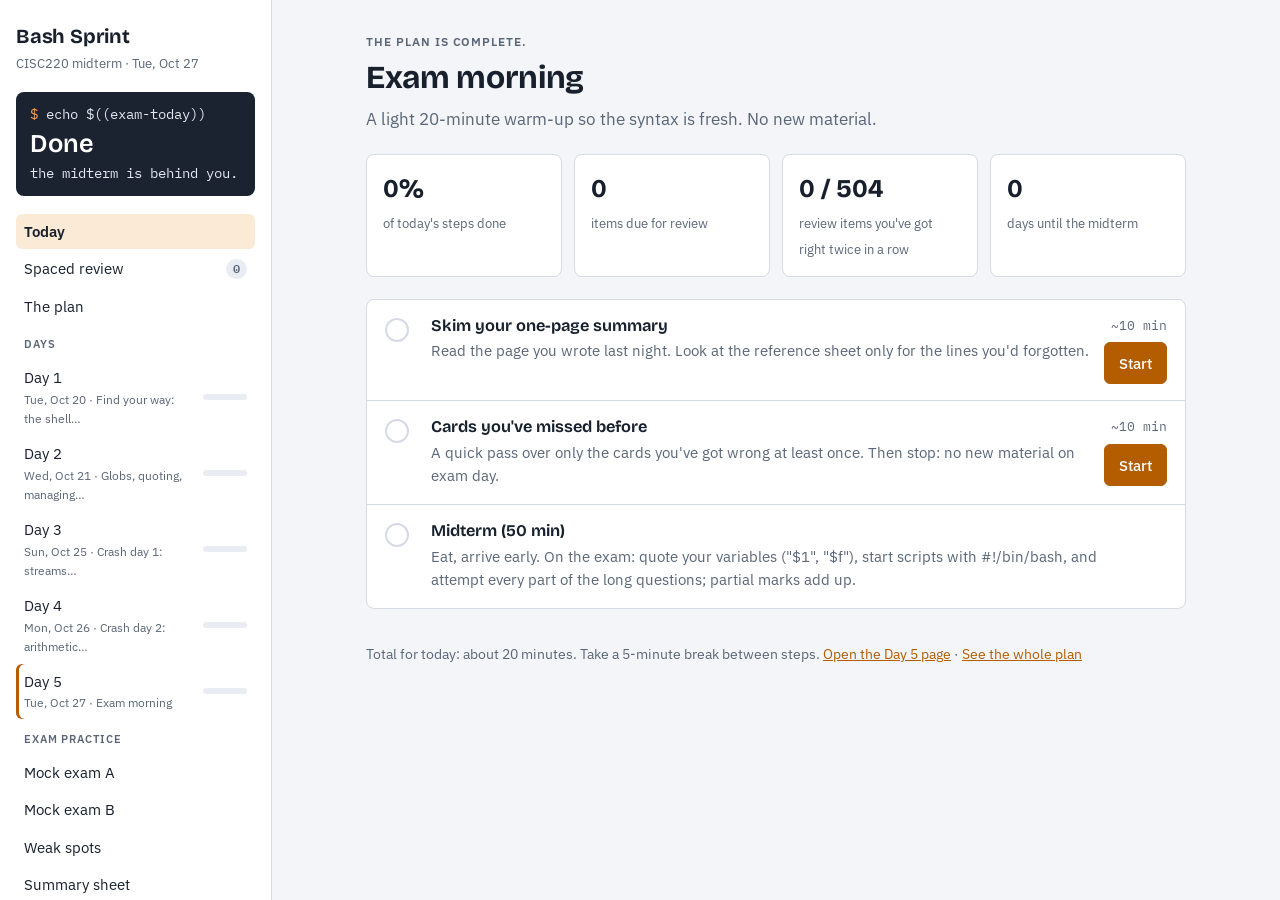
==== commit 7bdf9b56: "Crash plan: cover Days 3-6 in two days before the Oct 27 exam Day 3 (Oct 25) and Day 4 (Oct 26) now " ====
--- a/study-app/index.html
+++ b/study-app/index.html
@@ -250,17 +250,20 @@
 .callout.try > .lab::before { content: "$ "; font-family: var(--font-mono); }
 </style>
 <div class="shell"><aside class="rail" id="rail"></aside><main class="main" id="main"></main></div>
-<script>window.STUDY_DATA = {"days":[{"day":1,"title":"Find your way: the shell, the filesystem, and commands","goal":"Navigate the Linux filesystem with pwd, cd and ls using absolute and relative pathnames, read the structure of a command, and explain directories, inodes and exit status.","topics":[{"id":"d1-terminal","title":"Your first session in the terminal","notebook":"bash/cli_intro.ipynb","priority":"start","examNote":"Not tested directly, but you need all of it for everything else: the lessons, the drills, and practising scripts from Day 3 on.","blocks":[{"type":"md","text":"Everything in this course happens in a **terminal**: a window where you type instructions instead of clicking. This first lesson is hands-on. Keep this page open next to a terminal on your Ubuntu laptop and do every green *Do this now in your terminal* box as you reach it.\n\nNothing you do in this lesson can damage your computer."},{"type":"md","text":"### Open a terminal\n\nOn Ubuntu, press **Ctrl + Alt + T**. Or press the **Super** key (the one with the Windows logo), or click *Show Apps* (the grid of dots at the bottom of the dock), type `terminal`, and click **Terminal**.\n\nA window opens with one line of text that ends in a `$` and a blinking cursor. That line is the **prompt**. It looks something like this:"},{"type":"code","code":"student@ubuntu:~$","caption":"The prompt. Yours shows your own user name and computer name."},{"type":"md","text":"Reading it left to right:\n\n| Part | Meaning |\n|---|---|\n| `student` | your user name |\n| `@ubuntu` | the name of the computer |\n| `:~` | the folder you are currently in. `~` is short for your **home folder**, where your Documents, Downloads and so on live |\n| `$` | the shell is ready for you to type a command |\n\nThe program reading what you type is called the **shell**. On Ubuntu (and in this course) the shell is **Bash**."},{"type":"try","text":"Open a terminal now. Find your user name, the computer name and the `~` in your prompt."},{"type":"md","text":"### Your first command\n\nType a command after the `$`, then press **Enter** to run it. The shell runs it, prints the result (the **output**), and then shows a fresh prompt so you can type the next one."},{"type":"try","text":"Type `echo hello` and press Enter. You should see `hello` printed, then a new prompt."},{"type":"md","text":"In this app and in the course notebooks, a box like the one below is a recording of a terminal session. A line that starts with `$ ` is what someone **typed**; the other lines are what the computer **printed**. **Don't type the `$`**: it's the prompt, and it's already there."},{"type":"code","code":"$ echo hello\nhello\n$ pwd\n/home/student\n$ ls\nDesktop  Documents  Downloads  Music  Pictures  Public  Templates  Videos","caption":"Your list of folders may be slightly different (for example, you may also see `snap`)."},{"type":"md","text":"- `echo` prints whatever you put after it.\n- `pwd` (*print working directory*) prints which folder you are in, written out in full. `/home/student` is the full name of the folder that `~` stands for.\n- `ls` (*list*) prints the names of the files and folders in the folder you are in. These are the same folders you see in Ubuntu's **Files** app."},{"type":"try","text":"Run `pwd`, then `ls`. Open the Files app and compare: the names `ls` printed are the folders shown in your Home folder."},{"type":"check","q":"In the recording\n\n```\n$ ls\nDesktop  Documents\n```\n\nwhat exactly did the person type, and what did the computer print?","a":"They typed `ls` (then pressed Enter). The computer printed `Desktop  Documents`. The `$ ` is the prompt and is never typed."},{"type":"md","text":"### When something goes wrong\n\nMistakes are normal and harmless. The three you will meet first:\n\n**1. A typo.** If the first word isn't a command Bash knows, it says so and gives you the prompt back. Just type it again correctly."},{"type":"code","code":"$ ecoh hello\nCommand 'ecoh' not found, did you mean:\n  command 'echo' from deb coreutils (9.4-3ubuntu6)\nTry: sudo apt install <deb name>\n$ echo hello\nhello","caption":"Ubuntu suggests the command you probably meant. The exact text varies; ignore the advice about installing packages."},{"type":"md","text":"**2. The terminal seems frozen.** Some commands wait for you to type more. For example, `cat` with nothing after it waits for you to type text. If there's no prompt and nothing is happening, press **Ctrl + C**. That stops the running command and brings the prompt back.\n\n**3. A `>` prompt appears.** If you type a quotation mark `\"` and forget to close it, Bash thinks your command continues on the next line and shows `> `. Press **Ctrl + C** and type the command again."},{"type":"try","text":"Type `cat` and press Enter. Nothing comes back. Now press **Ctrl + C**: the prompt returns. Then type `echo \"oops` (with no closing quote), press Enter, see the `>`, and press **Ctrl + C** again."},{"type":"check","q":"You typed a command and now there is no prompt and nothing is happening. What do you press?","a":"**Ctrl + C**. It stops (interrupts) the running command and gives you the prompt back."},{"type":"md","text":"### Copy and paste in the terminal\n\nIn the terminal, **Ctrl + C does not copy**: it stops the running command, as you just saw. Use these instead:\n\n| To | Press |\n|---|---|\n| copy selected text | **Ctrl + Shift + C** |\n| paste | **Ctrl + Shift + V**, or right-click and choose *Paste* |\n\nTo copy a command from this app, select it with the mouse and press Ctrl + C *in the browser*. Then paste it *in the terminal* with **Ctrl + Shift + V**."},{"type":"pitfall","text":"Pressing Ctrl + V in the terminal doesn't paste. Use **Ctrl + Shift + V**."},{"type":"md","text":"### Save typing\n\n- **Up arrow**: brings back the previous command, so you can fix a typo and press Enter again. Press it more times to go further back.\n- **Tab**: finishes a file or command name for you. Type `ech` and press Tab, and Bash completes it to `echo`. If nothing happens, more than one name matches: press Tab again to see them all, type a few more letters, and press Tab again.\n- **`clear`** (or **Ctrl + L**): wipes the screen. Your files are not affected."},{"type":"try","text":"Press the Up arrow a few times to see your earlier commands. Then type `pw` and press Tab twice: Bash lists every command that starts with `pw` (there are several, so it can't choose one for you). Type `d` to make `pwd` and press Enter. Last, type `ls Doc`, press Tab (Bash completes it to `ls Documents/`), and press Enter."},{"type":"md","text":"### Make a practice folder\n\nThe command `mkdir NAME` (*make directory*) creates a new folder called NAME inside the folder you are in. (*Directory* is the Unix word for a folder.) `cd NAME` (*change directory*) moves you into that folder. Like most commands, both print nothing when they work. You'll learn much more about `cd` later today, and more about `mkdir` on Day 2. Here they make a folder called `practice` and go into it:"},{"type":"code","code":"$ mkdir practice\n$ cd practice\n$ pwd\n/home/student/practice","caption":"The prompt changes to `student@ubuntu:~/practice$` because you are now inside practice."},{"type":"try","text":"Run those three commands. Check that your prompt now ends in `~/practice$`."},{"type":"md","text":"### Write a file with nano\n\nYou'll often need to write a file: an answers file for the drills, and later your own scripts. You'll do it with **nano**, a simple **text editor** that runs inside the terminal. A text editor is like a very plain Word: it saves exactly the characters you type and nothing else.\n\nTo open a file, type `nano`, a space, and the file name. If the file doesn't exist yet, nano creates it in the folder you are in when you save."},{"type":"code","code":"$ nano notes.txt","caption":"The terminal window turns into the editor."},{"type":"md","text":"nano fills the terminal window. The file name is at the top, a blinking cursor shows where you'll type, and the bottom two lines list shortcuts. In that list, **`^` means the Ctrl key**, so `^X Exit` means *press Ctrl + X to exit*.\n\nThe mouse doesn't move the cursor in nano: use the **arrow keys**. The keys you need:\n\n| To | Press |\n|---|---|\n| type text | just type; Enter starts a new line |\n| **save** (*Write Out*) | **Ctrl + O**, then **Enter** to keep the file name shown |\n| **exit** | **Ctrl + X** |\n| exit with unsaved changes | Ctrl + X, then **Y** (yes, save), then **Enter** |\n| paste text you copied | **Ctrl + Shift + V**, same as in the terminal |\n| delete (cut) the whole current line | **Ctrl + K** |\n\nAfter you exit, you're back at your normal prompt in the same folder, and `cat` prints what you saved:"},{"type":"code","code":"$ cat notes.txt\nmy first file\nCtrl+C stops a command; Ctrl+Shift+V pastes\n$ ls\nnotes.txt"},{"type":"try","text":"In your practice folder, run `nano notes.txt`. Type two lines, save with **Ctrl + O** then **Enter**, and exit with **Ctrl + X**. Then run `cat notes.txt` and `ls` to check that the file was saved."},{"type":"pitfall","text":"If you press Ctrl + X with unsaved changes, nano asks *Save modified buffer?* at the bottom. Press **Y** then **Enter** to save. Press **N** only if you want to throw the changes away."},{"type":"md","text":"**Prefer a normal window?** Ubuntu also has a graphical editor, **Text Editor** (the command `gnome-text-editor notes.txt`, or `gedit notes.txt` on older Ubuntu). It saves the same plain text, so you can use it if you like. This app uses nano everywhere because it works the same in any terminal."},{"type":"check","q":"You saved `notes.txt` in your `practice` folder. Which command shows what's in it?","a":"`cat notes.txt`, run while you are in the `practice` folder."},{"type":"md","text":"### Key points\n\n- **Ctrl + Alt + T** opens a terminal. The prompt `user@computer:~$` means the shell is ready, and `~` is your home folder.\n- Type a command and press **Enter**. In recordings, the `$ ` is the prompt: don't type it.\n- **Ctrl + C** stops a stuck command. Copy and paste in the terminal with **Ctrl + Shift + C / V**.\n- Use **Up arrow** to repeat a command and **Tab** to complete a name.\n- `nano FILE` opens a file to edit: **Ctrl + O**, Enter saves, **Ctrl + X** exits. `cat FILE` prints it."}]},{"id":"d1-start","title":"Before you start: terminal, shell, and a little history","notebook":"bash/history.ipynb, bash/rules_of_the_unix_philosophy.ipynb","priority":"low","examNote":"The history and the 17 rules have not been asked on past tests; skim them. The **vocabulary** in the first half of this lesson (terminal, shell, prompt, command, option, argument) is used in every other lesson, so learn it well.","blocks":[{"type":"md","text":"### Welcome\n\nThis course asks you to control a Linux computer by **typing commands** instead of clicking. Today you learn the words people use for this, how files are organised, and your first commands. Keep practising in the **real Ubuntu terminal** you opened in the first lesson (**Ctrl + Alt + T**) and type the examples yourself. Reading is not enough; your fingers must learn the commands too, because the midterm is handwritten with no aids.\n\n### Five words you need\n\n- A **terminal** is the window you type into. Long ago it was a real machine (a keyboard plus a printer or screen). Today it is a program called a *terminal emulator*.\n- A **shell** is the program running inside the terminal. It reads the text you type, works out what it means, and runs it. Our shell is **Bash**.\n- The **prompt** is the text the shell prints when it is ready for you, often ending in `$`. In these notes a line that starts with `$ ` is something *you* type; lines without it are what the computer prints back. Do not type the `$`.\n- A **command** is the first word you type: the name of the thing to run, such as `echo` or `ls`.\n- An **argument** is a word after the command that tells it *what to act on*. Words are separated by spaces. An **option** is a special argument that starts with `-` and changes *how* the command behaves.\n\nYou press **Enter** to run what you typed."},{"type":"code","code":"$ echo Hello there\nHello there\n$ ls\nanimals.txt  courses  fruits.txt","caption":"Two commands. `echo` is the command and `Hello` and `there` are its two arguments. `ls` has no arguments."},{"type":"check","q":"In `echo Hello there`, which word is the command and which words are arguments?","a":"`echo` is the command; `Hello` and `there` are two arguments (the shell splits words at spaces)."},{"type":"check","q":"What is the difference between the terminal and the shell?","a":"The terminal is the window/program you type into and read from. The shell (Bash) is the program inside it that interprets what you type and runs the commands."},{"type":"md","text":"### A very short history\n\nAn **operating system** (OS) is the system software that manages the hardware and gives other programs an interface to it (Windows and macOS are examples). The **kernel** is the core of the OS that sits between the hardware and applications.\n\n- **UNIX** was developed at Bell Labs. It was one of the first *portable* operating systems because it was written mostly in **C** instead of machine-specific assembly language.\n- In **1983** Richard Stallman started the **GNU** project to build a free, UNIX-like OS. GNU produced the tools but its kernel (Hurd) was never finished.\n- In **1991** Linus Torvalds announced a free kernel, **Linux**, built using GNU tools. Together they make **GNU/Linux** (usually just \"Linux\"). Strictly, *Linux is the kernel*.\n- Linux dominates servers, the cloud and supercomputers; Android is derived from it.\n- **POSIX** is a set of standards that keeps UNIX-like systems compatible.\n- **Bash** stands for **Bourne Again SHell**; it replaced the older UNIX Bourne shell and is the default shell on many Linux distributions."},{"type":"check","q":"Strictly speaking, what part of GNU/Linux is \"Linux\"?","a":"The kernel. GNU supplied most of the tools around it."},{"type":"md","text":"### The Unix philosophy (skim)\n\nEric Raymond lists 17 rules. Four of them explain how the commands you will meet behave:\n\n- **Modularity / Composition**: write small, simple programs that can be connected to other programs. This is why we build answers by joining small commands (the next lesson shows the pipe `|`, which does exactly that).\n- **Silence**: when a program has nothing surprising to say, it says nothing. `cd` and `mkdir` print nothing when they succeed.\n- **Repair**: when you must fail, fail noisily and as soon as possible. A failing command prints an error message and reports failure through its *exit status* (the last lesson today)."},{"type":"why","q":"Why does `cd courses` print nothing at all when it works?","a":"The Rule of Silence: success is the unsurprising case, so the command stays quiet. You learn about failure from an error message and a non-zero exit status instead."},{"type":"md","text":"### Key points\n\n- Terminal = window you type in; shell = program that interprets your typing; Bash = Bourne Again SHell.\n- Command line: `command -options arguments`, words separated by spaces, run with Enter.\n- Linux is the kernel; GNU/Linux is the whole OS; UNIX came from Bell Labs and was written in C.\n- Unix programs are small, combinable, quiet on success and noisy on failure."}]},{"id":"d1-cli","title":"First commands at the command line","notebook":"bash/cli_intro.ipynb","priority":"medium","examNote":"`echo` and `cat` appear constantly in exam answers (Quiz 1 asked how to overwrite a file using `echo` and a redirection; Assignment 1 Q3 asked you to `cat` a file using a relative path). Pipes return in the streams lesson.","blocks":[{"type":"md","text":"Bash gives you a **command line interface** (CLI): you type a command and press Enter. A Linux system has thousands of commands, and each has options and inputs. This lesson tries a few. For the examples, suppose the current directory (the folder you are in) contains two small text files from the course notebooks:\n\n- `animals.txt` with the lines `cat`, `zebra`, `dog`, `armadillo`\n- `fruits.txt` with the lines `strawberry`, `mango`, `pineapple`, `apple`\n\n### `echo`: print its arguments\n\n`echo` prints its arguments, separated by single spaces, followed by a newline. Quotes group words into one argument and are not printed."},{"type":"try","text":"Make the two files so you can run every example yourself. In the terminal, `cd practice` (the folder from the first lesson). Run `nano animals.txt`, type the four animals one per line, save and close. Do the same for `fruits.txt`. Then type each example below and compare what you get."},{"type":"code","code":"$ echo \"Hello, world!\"\nHello, world!\n$ echo one   two     three\none two three\n$ echo \"one   two\"\none   two"},{"type":"why","q":"Why does `echo one   two     three` print the words with only single spaces between them?","a":"The shell splits the line into words at spaces before running `echo`, so `echo` receives three separate arguments and joins them with one space. With quotes, `\"one   two\"` is one argument that contains the spaces, so they are kept."},{"type":"md","text":"### `ls`: list files\n\n`ls` lists the files in the current working directory (the directory you are \"in\"; the next lesson explains this properly)."},{"type":"code","code":"$ ls\nanimals.txt  courses  fruits.txt"},{"type":"md","text":"### `cat`: concatenate and print files\n\n`cat` (short for *concatenate*) prints the contents of each file named as an argument, one after another."},{"type":"code","code":"$ cat animals.txt\ncat\nzebra\ndog\narmadillo\n$ cat animals.txt fruits.txt\ncat\nzebra\ndog\narmadillo\nstrawberry\nmango\npineapple\napple"},{"type":"check","q":"What single command prints `fruits.txt` and then `animals.txt` (in that order)?","a":"`cat fruits.txt animals.txt`. `cat` prints its files in the order given."},{"type":"md","text":"### `sort` and the pipe `|`\n\n`sort` prints the lines of a file in sorted order. It does **not** change the file.\n\nA **pipe** `|` sends the output of the command on its left into the input of the command on its right. This is the Rule of Composition in action: two small commands combined."},{"type":"code","code":"$ sort animals.txt\narmadillo\ncat\ndog\nzebra\n$ cat animals.txt fruits.txt | sort\napple\narmadillo\ncat\ndog\nmango\npineapple\nstrawberry\nzebra"},{"type":"check","q":"In `cat animals.txt fruits.txt | sort`, where does `sort` get its input from?","a":"From the pipe: the output of `cat` (both files joined) becomes the input of `sort`. `sort` is given no filename argument."},{"type":"md","text":"### `grep`, `date`, `cal` and friends\n\n`grep PATTERN FILE` prints the lines of FILE that match a pattern (a *regular expression*, covered on Day 4). `^a` means \"starts with a\"."},{"type":"code","code":"$ grep ^a animals.txt\narmadillo\n$ grep p fruits.txt\npineapple\napple"},{"type":"md","text":"- `date` prints the current date and time; with the option `-Idate` it prints only the date, like `2026-10-18`.\n- `cal` prints a calendar of this month; `cal -y` prints the whole year.\n- Silly ones from the notebook: `fortune` prints a random saying, `fortune | cowsay` makes a cow say it, `fortune | toilet` prints it in big letters.\n\nUbuntu doesn't always come with `cal`, `fortune`, `cowsay` and `toilet`. If you get *command not found* and want to try them, run `sudo apt install ncal fortune-mod cowsay toilet` (`sudo` runs a command as the administrator and asks for your password; `apt install` installs software). This is optional.\n\nThe point: most commands accept **options** that change what they do, and the output of one command can be fed to another."},{"type":"pitfall","text":"The command is `ls` (ell ess), not `1s` (one ess). And Bash is case sensitive: `LS`, `Echo` and `CAT` are not commands, and `Animals.txt` is a different file from `animals.txt`."},{"type":"md","text":"### Key points\n\n- `echo ARGS` prints its arguments separated by single spaces; quotes keep spaces inside one argument.\n- `cat FILE...` prints files in the order given; `sort FILE` prints lines sorted (file unchanged).\n- `cmd1 | cmd2` feeds cmd1's output into cmd2.\n- `grep PATTERN FILE` prints matching lines; `^a` = starts with `a`.\n- Everything is case sensitive."}]},{"id":"d1-filesystem","title":"The filesystem, paths, cd and pwd","notebook":"bash/filesystem.ipynb","priority":"high","examNote":"Very high. Quiz 1 Q1 (6 marks) drew a directory tree and asked: the symbol for the root directory (`/`), an absolute pathname, and several \"what single command would you use\" parts using relative paths. Quiz 1 Q2A asked what a directory contains (**the mapping of filenames to inodes**). Assignment 1 Q0-Q5 were `pwd`, absolute and relative pathnames, `cat` with a relative path, `ls . ../../exam/c_src`, and `cd ../../../marking/A1`.","blocks":[{"type":"md","text":"A **filesystem** is the part of the OS that controls how data is stored on a device (disk, USB drive, ...) and found again. Data is stored in **files**, files have **names**, and files are grouped into **directories** (what a GUI calls folders). Directories can contain other directories, giving a tree.\n\nA Unix file is \"just a big bag of bytes\". Even hardware devices appear as special files (*device special files*), so programs can read and write them like any other file.\n\n### Inodes: where a file's information lives\n\nFor every file, Unix keeps an **inode** that stores information *about* the file:\n\n- the device it is on, the **file type**, the **owner** (user ID), the **size**\n- times of creation, last modification and last access\n- where to find the file's contents on the device\n\nEach inode has an **inode number**, unique on its device (two different devices can reuse the same number).\n\nNotice what is **missing**: the inode does **not** store the file's name."},{"type":"md","text":"### A directory maps filenames to inodes\n\nFilenames are stored in **directories**. A directory is itself a file whose contents are basically a table **mapping filenames to inode numbers**:\n\n| inode number | filename |\n|---|---|\n| 662400 | `images/` |\n| 662411 | `animals.txt` |\n| 661257 | `cli_intro.ipynb` |\n\nEach row (a name pointing at an inode) is called a **hard link**. Every file has at least one hard link; a file can have several names (several hard links), but Linux does not allow extra hard links to a directory.\n\nOrdinary files holding data are called **regular files**. Directories are files too, but they are **not** regular files."},{"type":"check","q":"In Linux, a directory is a file that contains what information?","a":"The mapping of filenames to inodes (inode numbers). This exact question was Quiz 1 Q2A."},{"type":"why","q":"Why can one file have two different names?","a":"Because the name is not stored in the file's inode. Names live in directories as entries pointing to an inode number, so two directory entries (hard links) can point to the same inode. Edit through one name and the other name shows the change, since there is only one file."},{"type":"md","text":"### The root directory `/` and the standard layout\n\nThe Linux tree has one top directory, called **root** or **slash**, and its name is the single character **`/`**. Every other directory is inside it. The *Filesystem Hierarchy Standard* says what goes where. A few you should recognise:\n\n| Directory | Holds |\n|---|---|\n| `/bin` | essential command programs (e.g. `ls`) |\n| `/etc` | system configuration |\n| `/home` | users' home directories, e.g. `/home/user1` |\n| `/tmp` | temporary files |\n| `/usr` | secondary hierarchy (many more programs) |\n| `/dev` | device files |\n\n### Where am I? `pwd`, `cd`, `ls`\n\nThe shell always has a **current working directory** (cwd): the directory you are \"in\".\n\n- `pwd` (*print working directory*) prints the absolute pathname of the cwd.\n- `cd DIR` (*change directory*) makes DIR the cwd. It prints nothing on success.\n- `ls DIR` lists the files in DIR; `ls` alone lists the cwd."},{"type":"code","code":"$ cd /\n$ pwd\n/\n$ ls home\nuser1  user2\n$ cd home/user1\n$ pwd\n/home/user1"},{"type":"try","text":"On your own computer: run `cd /`, then `pwd` and `ls`. You should see `bin`, `etc`, `home`, `tmp`, `usr` and more. Then run `ls home`: it lists the home directories (yours is there). Run `cd` on its own to go back home, and `pwd` to check."},{"type":"check","q":"What symbol is the name of the root directory?","a":"`/` (slash). Quiz 1 Q1A."},{"type":"md","text":"For the rest of this lesson, use this tree (it is the same one the drills use):\n\n```\n/\n└── home\n    ├── user1\n    │   ├── animals.txt\n    │   ├── fruits.txt\n    │   └── courses\n    │       ├── CISC204\n    │       │   └── a1.txt\n    │       └── CISC220\n    │           ├── .draft\n    │           ├── lab1.sh\n    │           └── notes.txt\n    └── user2\n        └── courses\n            ├── CISC204\n            └── CISC352\n                └── readme.txt\n```\n\n### Absolute pathnames\n\nA **pathname** names a file by its location. An **absolute pathname** starts at the root, so it **begins with `/`**, and lists every directory on the way, separated by `/`:\n\n- `/home/user1/courses/CISC220/notes.txt`\n- `/home/user2/courses/CISC352`\n\nAn absolute pathname means the same file no matter what the current directory is.\n\n### Relative pathnames\n\nA **relative pathname** does **not** start with `/`. It is read starting **from the current working directory**. If the cwd is `/home/user1`, then `courses/CISC220/notes.txt` means `/home/user1/courses/CISC220/notes.txt`. If the cwd is `/home/user1/courses`, then the same file is just `CISC220/notes.txt`."},{"type":"check","q":"Using the tree above, what is the absolute pathname of `readme.txt`?","a":"`/home/user2/courses/CISC352/readme.txt`"},{"type":"check","q":"The cwd is `/home/user1`. Give a relative pathname for `a1.txt`.","a":"`courses/CISC204/a1.txt` (no leading `/`)."},{"type":"md","text":"### `.` `..` and `~`\n\nThree special names make relative paths powerful:\n\n| Name | Means |\n|---|---|\n| `.` | the current directory |\n| `..` | the **parent** of the current directory (one level up) |\n| `~` | your **home directory** (e.g. `/home/user1`) |\n\nEvery directory contains the entries `.` and `..`, so they can be used in the middle of a path too: `../..` goes up two levels, and `../../user2` goes up two levels and then down into `user2`.\n\nTo get from one directory to another with a relative path: go **up** with `..` until you reach a directory the two have in common, then go **down** by names."},{"type":"code","code":"$ pwd\n/home/user1/courses/CISC220\n$ cd ..\n$ pwd\n/home/user1/courses\n$ cd ../../user2/courses/CISC352\n$ pwd\n/home/user2/courses/CISC352\n$ cat ../../../user1/courses/CISC204/a1.txt\nAssignment 1: due Friday","caption":"From CISC352 we go up three times (courses, user2, home) and then down to user1's file."},{"type":"check","q":"The cwd is `/home/user2/courses/CISC352`. Write a relative pathname for `/home/user2/courses/CISC204`.","a":"`../CISC204`. Up one level to `courses`, then down into `CISC204`."},{"type":"md","text":"### More about `cd`\n\n| Command | Effect |\n|---|---|\n| `cd` | go to your home directory |\n| `cd ~` | same: `~` expands to your home directory |\n| `cd .` | stay where you are |\n| `cd ..` | go to the parent directory |\n| `cd ../..` | go up two levels |\n| `cd -` | go back to the **previous** working directory and print its absolute path |\n| `cd ~-` | same as `cd -` but prints nothing |\n\nYou can always use either kind of path: `cd /home/user2` (absolute) works from anywhere; `cd ../user2` (relative) works only from a directory whose parent contains `user2`."},{"type":"code","code":"$ cd /usr\n$ cd\n$ pwd\n/home/user1\n$ cd -\n/usr\n$ pwd\n/usr"},{"type":"try","text":"Run `cd /usr`, then `cd`, then `cd -`. The last one prints `/usr`. Run `pwd` to confirm you are back in `/usr`, then `cd ..` and `pwd` (you are now in `/`)."},{"type":"check","q":"You type `cd /tmp` and then `cd /etc`. What does `cd -` do now?","a":"It goes back to `/tmp` (the previous working directory) and prints `/tmp`."},{"type":"md","text":"### Built-in commands and getting help\n\n`cd` and `pwd` are **built-in shell commands**: they are part of Bash itself. `ls` is a separate **program** that Bash runs (the file `/usr/bin/ls`). This matters for documentation:\n\n- `help cd`, `help pwd` describe built-ins. The notebook also mentions `man builtins`; on Ubuntu that page is called `man bash-builtins`.\n- `man ls` shows the manual page of a program. Press **q** to quit it and get your prompt back (more in the next lesson)."},{"type":"pitfall","text":"Do not start a relative pathname with `/`. `/courses/CISC220` means a directory `courses` directly inside the root, which does not exist. If the path is relative to where you are, its first character is a name, `.` or `..`, never `/`."},{"type":"pitfall","text":"`..` is the parent of the **current** directory, not of the file you are thinking about. Before writing a relative path, write down the cwd and count the levels up from *there*."},{"type":"md","text":"### Key points\n\n- A directory is a file containing the **mapping of filenames to inodes**; the inode stores everything else (type, owner, size, times, where the data is) but **not the name**.\n- The root directory is `/`. Absolute pathnames start with `/`; relative pathnames start from the cwd.\n- `.` = here, `..` = parent, `~` = home; `cd` alone goes home, `cd -` goes back.\n- `pwd` prints the absolute pathname of the cwd.\n- `cd` and `pwd` are built-ins (`help cd`); `ls` is a program (`man ls`)."}]},{"id":"d1-commands","title":"Commands: types, options, help, lists, exit status","notebook":"bash/commands.ipynb","priority":"high","examNote":"Quiz 1 Q2B: \"If a command completes without errors, what is its exit status?\" (**0**). Assignment 1 Q6-Q9 needed `ls` options such as `-1`, `-d`, `-l`, `-S`, `-r` and `-a`/`-A` on the right files; Quiz 1 Q1F used `ls -a`. Expect several short \"what single command\" parts that test exactly one option.","blocks":[{"type":"md","text":"### Four kinds of command\n\nThe word you type first can be one of four things:\n\n1. a **shell built-in** (part of Bash): `cd`, `pwd`, `echo`, `help`, `history`, `type`\n2. an **executable program** stored in a file: `ls`, `cat`, `cal` (a compiled C program or a script)\n3. an **alias**: a shortcut name for a longer command\n4. a **shell function**: a function written in the shell language (Day 6)\n\n`type NAME` tells you which kind a command is. `which NAME` prints the pathname of an executable program (and prints nothing for a built-in like `cd`, because there is no file)."},{"type":"code","code":"$ type cd\ncd is a shell builtin\n$ type cat\ncat is /usr/bin/cat\n$ which ls\n/usr/bin/ls\n$ which cd\n$","caption":"In an interactive Ubuntu terminal `type ls` prints ls is aliased to `ls --color=auto' because Ubuntu defines an alias for ls; inside a script it prints ls is /usr/bin/ls."},{"type":"check","q":"What single command tells you whether `pwd` is a built-in or a program?","a":"`type pwd` (it prints `pwd is a shell builtin`)."},{"type":"md","text":"### Command structure: `command -options arguments`\n\n- **command**: the name of the program (or built-in) to run\n- **-options**: optional flags that modify the behaviour, written with a leading `-`\n- **arguments**: a space-separated list of things the command acts on (often optional)\n\n`ls` lists *information about files*. Its argument can be a directory (list what is inside) or a regular file (list that file).\n\n- `ls -s ls` (run in `/usr/bin`): option `-s` (size in blocks), argument `ls`.\n- `ls -s -h ls`: two options; `-h` means human-readable sizes (K, M, G).\n- `ls -sh ls`: the same, because most commands let you **combine** single-letter options after one `-`.\n- **Long options** start with two hyphens and are separated by spaces: `ls --almost-all --human-readable --size -1`."},{"type":"check","q":"Are `ls -l -a` and `ls -la` the same? Why?","a":"Yes. Single-letter options can be combined behind one hyphen, so `-la` is `-l` plus `-a`."},{"type":"md","text":"### `ls` options to know\n\n| Option | Long option | Meaning |\n|---|---|---|\n| `-a` | `--all` | list **all** files, including hidden ones (names starting with `.`), and `.` and `..` |\n| `-A` | `--almost-all` | like `-a` but without `.` and `..` |\n| `-d` | `--directory` | list the directory **itself**, not its contents |\n| `-F` | `--classify` | add a character showing the type (`/` directory, `*` executable) |\n| `-h` | `--human-readable` | with `-l` or `-s`, sizes like `4.0K` |\n| `-l` | | **long** format (permissions, owner, size, date, name) |\n| `-r` | `--reverse` | reverse the sort order |\n| `-s` | `--size` | print size in blocks |\n| `-t` | | sort by modification time, newest first |\n| `-1` | | **one** file per line (the digit one) |\n| `-S` | | sort by size, **largest first** (from `man ls`; used in Assignment 1) |\n\nA **hidden file** is just a file whose name starts with `.`; plain `ls` does not show it.\n\nWith the tree from the filesystem lesson, cwd `/home/user1/courses`:"},{"type":"code","code":"$ ls CISC220\nlab1.sh  notes.txt\n$ ls -a CISC220\n.  ..  .draft  lab1.sh  notes.txt\n$ ls -A CISC220\n.draft  lab1.sh  notes.txt\n$ ls -1 CISC220\nlab1.sh\nnotes.txt\n$ ls -d CISC220\nCISC220\n$ ls CISC204 CISC220\nCISC204:\na1.txt\n\nCISC220:\nlab1.sh  notes.txt","caption":"Given several directories, ls lists each one under a heading."},{"type":"check","q":"Why would you ever want `ls -d CISC220`, which just prints `CISC220`?","a":"Combined with `-l` it shows the *directory's own* information (`ls -ld CISC220`: its permissions, owner, date) instead of a long listing of every file inside it. Without `-d`, `ls` always opens a directory argument and lists its contents."},{"type":"code","code":"$ ls -S CISC220\nnotes.txt  lab1.sh\n$ ls -1Sr CISC220\nlab1.sh\nnotes.txt","caption":"notes.txt (58 bytes) is bigger than lab1.sh (25 bytes). -S puts the largest first; -r reverses that to smallest first."},{"type":"try","text":"In your home folder (run `cd` first), compare `ls`, `ls -a` and `ls -A`: the extra names starting with `.` are hidden files. Then try `ls -l`, `ls -1` and `ls -d Documents`."},{"type":"check","q":"What single command lists the files in CISC220 in long format, smallest first?","a":"`ls -lSr CISC220` (any order of the letters works, e.g. `ls -l -S -r CISC220`)."},{"type":"md","text":"### Getting help\n\n- `ls --help`: many programs print a usage summary with `--help`.\n- `help cd`: documentation for a **built-in**.\n- `man ls`: the **manual page** of a program. It is a reference, not a tutorial. The **SYNOPSIS** section shows the usage: anything in `[ ]` is optional and `...` means \"one or more\". For `ls` it reads `ls [OPTION]... [FILE]...`.\n\nIn a terminal `man` shows the page with the viewer `less`: press `f` (forward) and `b` (back) to move a page, `h` for help, `q` to quit.\n\nManual pages are grouped in **sections**, because one name can have several pages: **1** general commands, 2 system calls, 3 C library functions, 4 special files, 5 file formats, 6 games, **7** miscellaneous, 8 system administration. Put the section number before the name: `man 7 man` shows section 7's page about `man`, while `man man` shows the command."},{"type":"check","q":"What does `[OPTION]... [FILE]...` in a SYNOPSIS tell you?","a":"Options are optional and you may give several; filenames are optional and you may give several."},{"type":"md","text":"### History and Tab completion (time savers)\n\n- **Up/Down arrows** cycle through the commands you typed before. `history` lists them with numbers.\n- **Tab** completes a partly typed command or filename: type `cd /u` then Tab and Bash fills in `cd /usr/`. If several names match, press Tab twice to see them all. Use Tab constantly; it prevents typos in long paths."},{"type":"md","text":"### Exit status\n\nEvery command, when it finishes, sets an **exit status**: a number that says whether it worked.\n\n- **0 means success.**\n- A non-zero value (1 to 255) means some kind of failure.\n\nThe shell stores the exit status of the most recent command under the name `?`. To see it, run `echo $?` straight after the command: before `echo` runs, the shell replaces `$?` with that number."},{"type":"code","code":"$ ls courses\nCISC204  CISC220\n$ echo $?\n0\n$ ls missing\nls: cannot access 'missing': No such file or directory\n$ echo $?\n2\n$ cd missing\nbash: cd: missing: No such file or directory\n$ echo $?\n1"},{"type":"try","text":"Run `ls`, then `echo $?` (you should see `0`). Then run `ls nothing_here`, then `echo $?` (you should see `2`)."},{"type":"check","q":"A command finished without any errors. What is its exit status, and how do you print it?","a":"0. Print it with `echo $?` straight after the command."},{"type":"why","q":"Why does `echo $?` typed twice in a row print 0 the second time even if the first printed 2?","a":"`$?` is the status of the *most recent* command. The second `echo $?` reports on the first `echo`, which succeeded."},{"type":"md","text":"### Lists of commands: `;` `&` `&&` `||`\n\n| Form | Meaning |\n|---|---|\n| `cmd1; cmd2` | run cmd1, wait, then run cmd2 (always) |\n| `cmd &` | run cmd in the **background**; the shell does not wait |\n| `cmd1 && cmd2` | run cmd2 **only if cmd1 succeeded** (exit status 0) |\n\nAnd the fourth operator, two pipe characters:\n\n- `cmd1 || cmd2`: run cmd2 **only if cmd1 failed** (non-zero exit status).\n\nThe status of a list is the status of the last command that ran."},{"type":"code","code":"$ cd ~; pwd\n/home/user1\n$ cd missing && ls\nbash: cd: missing: No such file or directory\n$ cd drafts || mkdir drafts; cd drafts; pwd\nbash: cd: drafts: No such file or directory\n/home/user1/drafts","caption":"`ls` is skipped because `cd missing` failed. In the last line `mkdir` runs because `cd drafts` failed, then the new directory is entered."},{"type":"check","q":"Write one line that changes into `courses` and, only if that works, lists it.","a":"`cd courses && ls`"},{"type":"pitfall","text":"`&&` means \"if it succeeded\", not \"and also always\". Use `;` when the second command should run no matter what."},{"type":"pitfall","text":"`ls -a` and `ls -A` differ only in `.` and `..`. If a question says \"including hidden files\", `-a` is the standard answer (Quiz 1 accepted `ls -a`); `-A` is also correct unless `.`/`..` must be excluded or included explicitly."},{"type":"md","text":"### Key points\n\n- Kinds of command: built-in, executable program, alias, function. Check with `type`; `which` finds programs.\n- Structure: `command -options arguments`; short options combine (`-lSr`), long options use `--`.\n- Know `ls -a -A -d -l -1 -r -S -t -s -h -F`.\n- Help: `help` for built-ins, `man` (sections: 1 commands, 7 misc) and `--help` for programs.\n- Exit status **0 = success**, non-zero = failure; read it with `$?`. `&&` runs on success, `||` on failure, `;` always."}]}],"flashcards":[{"id":"d1-fc-t1","topic":"d1-terminal","front":"How do you open a terminal on Ubuntu?","back":"**Ctrl + Alt + T** (or Show Apps → Terminal)."},{"id":"d1-fc-t2","topic":"d1-terminal","front":"In the prompt `student@ubuntu:~$`, what do `~` and `$` mean?","back":"`~` shows which folder you are in: here, your home folder. `$` means the shell is ready for a command."},{"id":"d1-fc-t3","topic":"d1-terminal","front":"A command is stuck: no prompt, nothing happening. What do you press?","back":"**Ctrl + C** stops the running command and brings the prompt back."},{"id":"d1-fc-t4","topic":"d1-terminal","front":"How do you paste into the terminal?","back":"**Ctrl + Shift + V** (or right-click → Paste). Plain Ctrl + V doesn't paste there."},{"id":"d1-fc-t5","topic":"d1-terminal","front":"In a recording like `$ ls`, do you type the `$`?","back":"No. `$ ` is the prompt. You type only what comes after it (`ls`)."},{"id":"d1-fc-t6","topic":"d1-terminal","front":"Which key brings back your previous command?","back":"The **Up arrow**."},{"id":"d1-fc-t7","topic":"d1-terminal","front":"How do you open the file `notes.txt` in a text editor from the terminal?","back":"`nano notes.txt`. Save with **Ctrl + O** then Enter; exit with **Ctrl + X**."},{"id":"d1-fc-01","topic":"d1-start","front":"What is a terminal (today)?","back":"A program (terminal emulator) that gives you a window to type commands into and read output from."},{"id":"d1-fc-02","topic":"d1-start","front":"What is a shell?","back":"The program that interprets the text you type into the terminal and runs the commands. Ours is Bash."},{"id":"d1-fc-03","topic":"d1-start","front":"What does Bash stand for?","back":"Bourne Again SHell (it replaced the UNIX Bourne shell)."},{"id":"d1-fc-04","topic":"d1-start","front":"In `ls -l courses`, name the command, the option and the argument.","back":"Command `ls`, option `-l`, argument `courses`."},{"id":"d1-fc-05","topic":"d1-start","front":"What is the prompt?","back":"The text the shell prints (often ending in `$`) to show it is ready for a command. In notes, don't type the `$`."},{"id":"d1-fc-06","topic":"d1-start","front":"Strictly, what is Linux?","back":"The kernel of the GNU/Linux operating system (the part between hardware and applications)."},{"id":"d1-fc-07","topic":"d1-start","front":"Rule of Silence / Rule of Repair?","back":"Silence: say nothing when there is nothing surprising (`cd` prints nothing on success). Repair: when you must fail, fail noisily and as soon as possible."},{"id":"d1-fc-08","topic":"d1-cli","front":"What does `echo a    b` print, and why?","back":"`a b`. The shell splits the line into two arguments; echo joins them with one space."},{"id":"d1-fc-09","topic":"d1-cli","front":"What does `cat` stand for and do?","back":"Concatenate: prints the contents of each file argument, in the order given."},{"id":"d1-fc-10","topic":"d1-cli","front":"What does the pipe in `cmd1 | cmd2` do?","back":"Sends the output of cmd1 into the input of cmd2."},{"id":"d1-fc-11","topic":"d1-cli","front":"Does `sort animals.txt` change animals.txt?","back":"No. It prints the sorted lines; the file is unchanged."},{"id":"d1-fc-12","topic":"d1-cli","front":"What does `grep ^a animals.txt` print?","back":"The lines of animals.txt that start with `a`."},{"id":"d1-fc-13","topic":"d1-filesystem","front":"In Linux, a directory is a file that contains what?","back":"The mapping of filenames to inodes (inode numbers)."},{"id":"d1-fc-14","topic":"d1-filesystem","front":"Name four things an inode stores. What does it NOT store?","back":"Device, file type, owner (user ID), size, creation/modification/access times, where the contents are. It does **not** store the filename."},{"id":"d1-fc-15","topic":"d1-filesystem","front":"Is an inode number unique across the whole filesystem?","back":"No, only on a given device; different devices can use the same inode number."},{"id":"d1-fc-16","topic":"d1-filesystem","front":"What is a hard link?","back":"A directory entry mapping a filename to a file (inode). Every file has at least one."},{"id":"d1-fc-17","topic":"d1-filesystem","front":"What is a regular file? Is a directory one?","back":"An ordinary file holding data. A directory is a file but not a regular file."},{"id":"d1-fc-18","topic":"d1-filesystem","front":"Name of the root directory?","back":"`/` (slash)."},{"id":"d1-fc-19","topic":"d1-filesystem","front":"Absolute vs relative pathname?","back":"Absolute starts with `/` and gives the full path from the root. Relative does not start with `/` and is read from the current working directory."},{"id":"d1-fc-20","topic":"d1-filesystem","front":"`.` `..` `~` mean?","back":"Current directory; parent directory; your home directory."},{"id":"d1-fc-21","topic":"d1-filesystem","front":"What does `pwd` print?","back":"The absolute pathname of the current working directory."},{"id":"d1-fc-22","topic":"d1-filesystem","front":"What does `cd` with no argument do?","back":"Changes to your home directory (same as `cd ~`)."},{"id":"d1-fc-23","topic":"d1-filesystem","front":"`cd -` vs `cd ~-`?","back":"Both go back to the previous working directory; `cd -` prints its absolute path, `cd ~-` prints nothing."},{"id":"d1-fc-24","topic":"d1-filesystem","front":"Cwd `/home/user1/courses/CISC220`. Relative path to `/home/user2`?","back":"`../../../user2`"},{"id":"d1-fc-25","topic":"d1-filesystem","front":"What lives in `/home`, `/bin`, `/etc`, `/tmp`?","back":"Users' home directories; essential command programs; system configuration; temporary files."},{"id":"d1-fc-26","topic":"d1-commands","front":"Four kinds of command?","back":"Shell built-in, executable program, alias, shell function."},{"id":"d1-fc-27","topic":"d1-commands","front":"`type` vs `which`?","back":"`type NAME` says what kind of command NAME is. `which NAME` prints the pathname of an executable program (nothing for a built-in)."},{"id":"d1-fc-28","topic":"d1-commands","front":"General structure of a command line?","back":"`command -options arguments`"},{"id":"d1-fc-29","topic":"d1-commands","front":"`ls -a` vs `ls -A`?","back":"Both show hidden files; `-a` also lists `.` and `..`, `-A` does not."},{"id":"d1-fc-30","topic":"d1-commands","front":"`ls -d DIR` does what?","back":"Lists the directory DIR itself instead of its contents (useful with `-l`)."},{"id":"d1-fc-31","topic":"d1-commands","front":"`ls -1`?","back":"One file per line (the digit one)."},{"id":"d1-fc-32","topic":"d1-commands","front":"`ls -S` and `ls -Sr`?","back":"Sort by size, largest first; with `-r`, smallest first."},{"id":"d1-fc-33","topic":"d1-commands","front":"`ls -l`, `ls -t`, `ls -r`?","back":"Long format; sort by modification time (newest first); reverse the order."},{"id":"d1-fc-34","topic":"d1-commands","front":"`ls -s -h` (or `-sh`)?","back":"Size of each file (`-s`) in human-readable units (`-h`)."},{"id":"d1-fc-35","topic":"d1-commands","front":"What is a hidden file?","back":"A file whose name starts with `.`; `ls` shows it only with `-a` or `-A`."},{"id":"d1-fc-36","topic":"d1-commands","front":"How do you get documentation for the built-in `cd`? For the program `ls`?","back":"`help cd` (or `man bash-builtins` on Ubuntu); `man ls` (or `ls --help`)."},{"id":"d1-fc-37","topic":"d1-commands","front":"In a SYNOPSIS, what do `[ ]` and `...` mean?","back":"`[ ]` = optional; `...` = one or more may be given."},{"id":"d1-fc-38","topic":"d1-commands","front":"Man page sections 1 and 7? How to pick a section?","back":"1 = general commands, 7 = miscellaneous. Put the number first: `man 7 man`."},{"id":"d1-fc-39","topic":"d1-commands","front":"Keys in `less` (man pages)?","back":"`f` forward a page, `b` back a page, `h` help, `q` quit."},{"id":"d1-fc-40","topic":"d1-commands","front":"Exit status of a command that succeeds? How to print the last one?","back":"0. `echo $?`"},{"id":"d1-fc-41","topic":"d1-commands","front":"`cmd1 && cmd2` vs `cmd1 || cmd2` vs `cmd1; cmd2`?","back":"`&&`: cmd2 only if cmd1 succeeded (status 0). `||`: cmd2 only if cmd1 failed. `;`: cmd2 always, after cmd1."},{"id":"d1-fc-42","topic":"d1-commands","front":"What does `cmd &` do?","back":"Runs cmd in the background: the shell does not wait for it to finish."},{"id":"d1-fc-43","topic":"d1-commands","front":"How do you complete a long filename quickly?","back":"Type the first few characters and press Tab (Tab twice lists all matches)."}],"quiz":[{"id":"d1-q-01","topic":"d1-filesystem","type":"mcq","q":"In Linux, a directory is a file that contains what information?","options":["The contents of every file inside it","The mapping of filenames to inodes","Each file's owner, size and permissions","The pathname of its parent directory only"],"answer":1,"explain":"A directory is basically a table of filename → inode number. Owner, size and permissions are stored in each file's **inode**, not in the directory, and file contents are stored on the device where the inode points."},{"id":"d1-q-02","topic":"d1-filesystem","type":"short","q":"Use this tree. What is the absolute pathname of the file `Q1.sh`?\n\n```\n???\n└── home\n    └── cisc220\n        ├── assignments\n        │   ├── A1\n        │   │   └── A1.txt\n        │   └── A2\n        ├── notes\n        │   └── bash\n        │       └── filesystem.ipynb\n        └── tests\n            ├── midterm\n            │   └── src\n            │       └── Q1.sh\n            └── quiz\n                └── c_src\n```","answer":"`/home/cisc220/tests/midterm/src/Q1.sh`","explain":"An absolute pathname starts at `/` and names every directory on the way."},{"id":"d1-q-03","topic":"d1-commands","type":"mcq","q":"Every command produces an exit status. If a command completes without encountering any errors, what is its exit status?","options":["1","0","255","It has none until you run `echo $?`"],"answer":1,"explain":"0 means success; any value from 1 to 255 means failure. The exit status is always set; `echo $?` only displays it."},{"id":"d1-q-04","topic":"d1-filesystem","type":"mcq","q":"Which of these is a **relative** pathname?","options":["/home/user1","/","../user2/courses","/tmp/../home"],"answer":2,"explain":"A relative pathname does not start with `/`. All the others start with `/`, so they are absolute (even `/tmp/../home`, which contains `..`)."},{"id":"d1-q-05","topic":"d1-filesystem","type":"mcq","q":"The current working directory is `/home/user1/courses/CISC220`. Which path names `/home/user2`?","options":["../user2","../../user2","../../../user2","~/user2"],"answer":2,"explain":"Up three levels: `..` = courses, `../..` = user1, `../../..` = home; then down into user2. `~/user2` would be `/home/user1/user2`."},{"id":"d1-q-06","topic":"d1-filesystem","type":"mcq","q":"What information does an inode **not** store?","options":["The file's size","The file's owner","The file's name","When the file was last modified"],"answer":2,"explain":"Filenames are stored in directories, which map names to inode numbers. That is why one file can have several names (hard links)."},{"id":"d1-q-07","topic":"d1-commands","type":"mcq","q":"Which command lists the files in `CISC220`, including hidden files, but **not** `.` and `..`?","options":["ls -a CISC220","ls -A CISC220","ls -d CISC220","ls -h CISC220"],"answer":1,"explain":"`-A` (almost all) shows hidden files but leaves out `.` and `..`. `-a` includes them; `-d` lists the directory itself; `-h` only changes size units."},{"id":"d1-q-08","topic":"d1-commands","type":"mcq","q":"Which is true about `cd` and `ls`?","options":["Both are built-in shell commands","`cd` is a built-in; `ls` is an executable program","`ls` is a built-in; `cd` is an executable program","Both are aliases"],"answer":1,"explain":"`type cd` says *cd is a shell builtin*; `type ls` (in a script) says *ls is /usr/bin/ls*. That is why you use `help cd` but `man ls`."},{"id":"d1-q-09","topic":"d1-commands","type":"mcq","q":"After `cd nosuchdir && pwd`, where `nosuchdir` does not exist, what happens?","options":["pwd prints the current directory","pwd prints nosuchdir","cd prints an error and pwd does not run","Bash creates nosuchdir"],"answer":2,"explain":"`&&` runs the second command only if the first succeeded (status 0). `cd` failed, so `pwd` is skipped."},{"id":"d1-q-10","topic":"d1-commands","type":"mcq","q":"You want the manual page about `man` that is in section 7 (miscellaneous). Which command?","options":["man man 7","man -7 man","man 7 man","help 7 man"],"answer":2,"explain":"The section number goes before the name: `man 7 man`."},{"id":"d1-q-11","topic":"d1-cli","type":"output","q":"What does this print?","code":"echo Shell     scripts   are    fun","answer":"Shell scripts are fun","explain":"The shell splits the line into four arguments; `echo` prints them separated by single spaces."},{"id":"d1-q-12","topic":"d1-cli","type":"output","q":"`animals.txt` contains the lines `cat`, `zebra`, `dog`, `armadillo` (in that order). What does this print?","code":"sort animals.txt","answer":"armadillo\ncat\ndog\nzebra","explain":"`sort` prints the lines in alphabetical order. The file itself is unchanged."},{"id":"d1-q-13","topic":"d1-cli","type":"output","q":"`animals.txt` contains `cat`, `zebra`, `dog`, `armadillo`; `fruits.txt` contains `strawberry`, `mango`, `pineapple`, `apple` (one per line). What does this print?","code":"cat fruits.txt animals.txt | grep ^a","answer":"apple\narmadillo","explain":"`cat` prints fruits.txt then animals.txt; `grep ^a` keeps only lines starting with `a`, in the order they arrive (apple comes from fruits.txt first)."},{"id":"d1-q-14","topic":"d1-filesystem","type":"output","q":"Use this tree:\n\n```\n/\n└── home\n    ├── user1\n    │   ├── animals.txt\n    │   ├── fruits.txt\n    │   └── courses\n    │       ├── CISC204\n    │       │   └── a1.txt\n    │       └── CISC220\n    │           ├── .draft\n    │           ├── lab1.sh\n    │           └── notes.txt\n    └── user2\n        └── courses\n            ├── CISC204\n            └── CISC352\n                └── readme.txt\n```\n\nWhat does this print?","code":"cd /home/user1/courses/CISC220\ncd ../..\npwd","answer":"/home/user1","explain":"From CISC220, `..` is courses and `../..` is user1."},{"id":"d1-q-15","topic":"d1-filesystem","type":"output","q":"Use this tree:\n\n```\n/\n└── home\n    ├── user1\n    │   ├── animals.txt\n    │   ├── fruits.txt\n    │   └── courses\n    │       ├── CISC204\n    │       │   └── a1.txt\n    │       └── CISC220\n    │           ├── .draft\n    │           ├── lab1.sh\n    │           └── notes.txt\n    └── user2\n        └── courses\n            ├── CISC204\n            └── CISC352\n                └── readme.txt\n```\n\nWhat does this print?","code":"cd /home/user2/courses\ncd ../../user1/courses/CISC204\ncat a1.txt\npwd","answer":"Assignment 1: due Friday\n/home/user1/courses/CISC204","explain":"Up two levels from `/home/user2/courses` is `/home`; then down to user1/courses/CISC204. `a1.txt` contains *Assignment 1: due Friday*."},{"id":"d1-q-16","topic":"d1-filesystem","type":"output","q":"Use this tree:\n\n```\n/\n└── home\n    ├── user1\n    │   ├── animals.txt\n    │   ├── fruits.txt\n    │   └── courses\n    │       ├── CISC204\n    │       │   └── a1.txt\n    │       └── CISC220\n    │           ├── .draft\n    │           ├── lab1.sh\n    │           └── notes.txt\n    └── user2\n        └── courses\n            ├── CISC204\n            └── CISC352\n                └── readme.txt\n```\n\nWhat does this print?","code":"cd /home/user1/courses\ncd /tmp\ncd -","answer":"/home/user1/courses","explain":"`cd -` returns to the previous working directory and prints its absolute pathname."},{"id":"d1-q-17","topic":"d1-commands","type":"output","q":"Use this tree:\n\n```\n/\n└── home\n    ├── user1\n    │   ├── animals.txt\n    │   ├── fruits.txt\n    │   └── courses\n    │       ├── CISC204\n    │       │   └── a1.txt\n    │       └── CISC220\n    │           ├── .draft\n    │           ├── lab1.sh\n    │           └── notes.txt\n    └── user2\n        └── courses\n            ├── CISC204\n            └── CISC352\n                └── readme.txt\n```\n\nThe current directory is `/home/user1/courses`. What does this print?","code":"ls -1 -a CISC220","answer":".\n..\n.draft\nlab1.sh\nnotes.txt","explain":"`-a` includes the hidden file `.draft` and the entries `.` and `..`; `-1` prints one name per line."},{"id":"d1-q-18","topic":"d1-commands","type":"output","q":"Use this tree:\n\n```\n/\n└── home\n    ├── user1\n    │   ├── animals.txt\n    │   ├── fruits.txt\n    │   └── courses\n    │       ├── CISC204\n    │       │   └── a1.txt\n    │       └── CISC220\n    │           ├── .draft\n    │           ├── lab1.sh\n    │           └── notes.txt\n    └── user2\n        └── courses\n            ├── CISC204\n            └── CISC352\n                └── readme.txt\n```\n\nThe current directory is `/home/user1`. What does this print?","code":"ls -d courses","answer":"courses","explain":"`-d` lists the directory itself, not its contents."},{"id":"d1-q-19","topic":"d1-commands","type":"output","q":"The current directory has no file or directory named `ghost`. What does this print? (Leave out the error message that `ls` prints.)","code":"ls ghost\necho $?\necho $?","answer":"2\n0","explain":"`ls` fails with status 2 (GNU ls uses 2 for \"cannot access\"; any non-zero means failure). The second `echo $?` reports the status of the first `echo`, which succeeded: 0."},{"id":"d1-q-20","topic":"d1-commands","type":"output","q":"The current directory has no file or directory named `ghost`, and does have `courses`. What does this print? (Leave out the error messages that `cd` prints.)","code":"cd ghost || echo no ghost\ncd courses && echo in courses\ncd ghost; echo done","answer":"no ghost\nin courses\ndone","explain":"`||` runs echo because cd failed. `&&` runs echo because cd succeeded. `;` runs echo no matter what."},{"id":"d1-q-21","topic":"d1-filesystem","type":"short","q":"Use this tree:\n\n```\n???\n└── home\n    └── cisc220\n        ├── assignments\n        │   ├── A1\n        │   │   └── A1.txt\n        │   └── A2\n        ├── notes\n        │   └── bash\n        │       └── filesystem.ipynb\n        └── tests\n            ├── midterm\n            │   └── src\n            │       └── Q1.sh\n            └── quiz\n                └── c_src\n```\n\nThe current working directory is `cisc220`. What single command would you use to list the files in the directories `A1` and `A2`?","answer":"`ls assignments/A1 assignments/A2`","explain":"Give `ls` two relative pathnames. Absolute paths (`ls /home/cisc220/assignments/A1 /home/cisc220/assignments/A2`) are also correct."},{"id":"d1-q-22","topic":"d1-filesystem","type":"short","q":"Use this tree:\n\n```\n???\n└── home\n    └── cisc220\n        ├── assignments\n        │   ├── A1\n        │   │   └── A1.txt\n        │   └── A2\n        ├── notes\n        │   └── bash\n        │       └── filesystem.ipynb\n        └── tests\n            ├── midterm\n            │   └── src\n            │       └── Q1.sh\n            └── quiz\n                └── c_src\n```\n\nThe current working directory is `midterm`. What single command would you use to print the contents of `Q1.sh` without changing directory?","answer":"`cat src/Q1.sh`","explain":"Relative to `midterm`, the file is `src/Q1.sh`. `cat /home/cisc220/tests/midterm/src/Q1.sh` is also correct."},{"id":"d1-q-23","topic":"d1-filesystem","type":"short","q":"Use this tree:\n\n```\n???\n└── home\n    └── cisc220\n        ├── assignments\n        │   ├── A1\n        │   │   └── A1.txt\n        │   └── A2\n        ├── notes\n        │   └── bash\n        │       └── filesystem.ipynb\n        └── tests\n            ├── midterm\n            │   └── src\n            │       └── Q1.sh\n            └── quiz\n                └── c_src\n```\n\nThe current working directory is `src`. What single command would you use to list the files in the current directory **and** in `c_src`, using `.` and `..`?","answer":"`ls . ../../quiz/c_src`","explain":"`.` is `src`; from `src`, `..` is midterm and `../..` is tests, then down into quiz/c_src."},{"id":"d1-q-24","topic":"d1-filesystem","type":"short","q":"Use this tree:\n\n```\n???\n└── home\n    └── cisc220\n        ├── assignments\n        │   ├── A1\n        │   │   └── A1.txt\n        │   └── A2\n        ├── notes\n        │   └── bash\n        │       └── filesystem.ipynb\n        └── tests\n            ├── midterm\n            │   └── src\n            │       └── Q1.sh\n            └── quiz\n                └── c_src\n```\n\nThe current working directory is `src`. What single command would you use to change into `A1` using a **relative** pathname?","answer":"`cd ../../../assignments/A1`","explain":"Up three levels (midterm, tests, cisc220), then down into assignments/A1."},{"id":"d1-q-25","topic":"d1-commands","type":"short","q":"Use this tree:\n\n```\n???\n└── home\n    └── cisc220\n        ├── assignments\n        │   ├── A1\n        │   │   └── A1.txt\n        │   └── A2\n        ├── notes\n        │   └── bash\n        │       └── filesystem.ipynb\n        └── tests\n            ├── midterm\n            │   └── src\n            │       └── Q1.sh\n            └── quiz\n                └── c_src\n```\n\nThe current working directory is `assignments`. What single command would you use to list **all** the files in `A1`, including hidden files?","answer":"`ls -a A1`","explain":"`ls -A A1` also shows hidden files (without `.` and `..`) and is also acceptable."},{"id":"d1-q-26","topic":"d1-commands","type":"short","q":"Use this tree:\n\n```\n???\n└── home\n    └── cisc220\n        ├── assignments\n        │   ├── A1\n        │   │   └── A1.txt\n        │   └── A2\n        ├── notes\n        │   └── bash\n        │       └── filesystem.ipynb\n        └── tests\n            ├── midterm\n            │   └── src\n            │       └── Q1.sh\n            └── quiz\n                └── c_src\n```\n\nThe current working directory is `tests`. What single command would you use to show a long listing of the directory `midterm` **itself** (not its contents)?","answer":"`ls -ld midterm`","explain":"`-l` is long format and `-d` stops `ls` from listing the directory's contents. `ls -l -d midterm` and `ls -dl midterm` are the same."},{"id":"d1-q-27","topic":"d1-commands","type":"short","q":"The current directory contains several files. What single command would you use to list them one per line, sorted by size from smallest to largest?","answer":"`ls -1Sr`","explain":"`-1` one per line, `-S` by size (largest first), `-r` reverse. Any order of the letters, or separate options (`ls -1 -S -r`), is fine."},{"id":"d1-q-28","topic":"d1-commands","type":"short","q":"Write one line that tries to change into the directory `backup`, and if that fails, creates it.","answer":"`cd backup || mkdir backup`","explain":"`||` runs the right side only when the left side fails (non-zero exit status). This is the notebook's example."}],"write":[{"id":"d1-w-01","topic":"d1-filesystem","stage":"worked","marks":4,"prompt":"Consider a filesystem with this directory structure:\n\n```\n???\n└── home\n    └── cisc220\n        ├── assignments\n        │   ├── A1\n        │   │   └── A1.txt\n        │   └── A2\n        ├── notes\n        │   └── bash\n        │       └── filesystem.ipynb\n        └── tests\n            ├── midterm\n            │   └── src\n            │       └── Q1.sh\n            └── quiz\n                └── c_src\n```\n\nAnswer each part very briefly.\n\n**A)** `???` is the root directory. What symbol is used for its name?\n\n**B)** What is the absolute pathname of the directory `c_src`?\n\n**C)** The current working directory is `cisc220`. What single command would you use to list the files in the directories `A1` and `bash`?\n\n**D)** The current working directory is `A2`. What single command would you use to print the contents of `A1.txt`?","starter":"","solution":"A) /\nB) /home/cisc220/tests/quiz/c_src\nC) ls assignments/A1 notes/bash\nD) cat ../A1/A1.txt","explain":"**A)** The root is named `/`.\n\n**B)** Start at `/` and write every directory on the way down: home, cisc220, tests, quiz, c_src.\n\n**C)** From `cisc220`, both directories are reachable by going *down*: `assignments/A1` and `notes/bash`. `ls` accepts several directory arguments and lists each one.\n\n**D)** From `A2`, go up one (`..` is `assignments`) then down into `A1`. Absolute pathnames are also correct: `cat /home/cisc220/assignments/A1/A1.txt`.\n\nNow cover the solution and write all four answers from memory.","rubric":[{"marks":1,"item":"A) `/`"},{"marks":1,"item":"B) correct absolute pathname starting with `/`"},{"marks":1,"item":"C) one `ls` with both directories"},{"marks":1,"item":"D) `cat` with a correct relative or absolute path"}],"pitfalls":["Writing a relative pathname that starts with `/` (e.g. `/assignments/A1`).","Using two commands when the question says *single command*."]},{"id":"d1-w-02","topic":"d1-commands","stage":"worked","marks":4,"prompt":"Use the same tree:\n\n```\n???\n└── home\n    └── cisc220\n        ├── assignments\n        │   ├── A1\n        │   │   └── A1.txt\n        │   └── A2\n        ├── notes\n        │   └── bash\n        │       └── filesystem.ipynb\n        └── tests\n            ├── midterm\n            │   └── src\n            │       └── Q1.sh\n            └── quiz\n                └── c_src\n```\n\n**A)** The current working directory is `src`. What single command prints the absolute pathname of the current working directory, and what does it print?\n\n**B)** The current working directory is `src`. Using `.` and `..`, what single command lists the files in the current directory and in `quiz`?\n\n**C)** The current working directory is `src`. What single command changes into `bash` using a relative pathname?\n\n**D)** Right after C), what single command takes you back to `src` without typing its name?","starter":"","solution":"A) pwd      (prints /home/cisc220/tests/midterm/src)\nB) ls . ../../quiz\nC) cd ../../../notes/bash\nD) cd -","explain":"**A)** `pwd` prints the absolute pathname of the cwd.\n\n**B)** `.` is the cwd. From `src`: `..` = midterm, `../..` = tests, and `quiz` is inside tests.\n\n**C)** Count levels up from `src` until you reach a directory that contains `notes`: midterm (1), tests (2), cisc220 (3). Then go down `notes/bash`.\n\n**D)** `cd -` returns to the previous working directory (and prints it). `cd ~-` does the same silently.","rubric":[{"marks":1,"item":"A) `pwd` (and the correct path)"},{"marks":1,"item":"B) `ls . ../../quiz`"},{"marks":1,"item":"C) `cd ../../../notes/bash`"},{"marks":1,"item":"D) `cd -` (or `cd ~-`)"}],"pitfalls":["Counting `..` from the wrong directory: always start counting from the current working directory."]},{"id":"d1-w-03","topic":"d1-commands","stage":"faded","marks":4,"prompt":"Use this tree; `.playlist` is a hidden file.\n\n```\n/\n└── home\n    └── kim\n        ├── music\n        │   ├── jazz\n        │   │   └── solo.mp3\n        │   └── rock\n        │       ├── .playlist\n        │       └── riff.mp3\n        └── photos\n            ├── 2025\n            └── 2026\n                └── lake.jpg\n```\n\nFill in the blanks.\n\n**A)** cwd `music`: list all files in `rock` including hidden files.\n\n**B)** cwd `kim`: long listing of the directory `photos` itself, not its contents.\n\n**C)** cwd `jazz`: print the contents of `.playlist` using a relative path.\n\n**D)** cwd `2025`: change into `2026` and, only if that succeeds, list it.","starter":"A) ls ____ rock\nB) ls ____ photos\nC) cat ____/rock/.playlist\nD) cd ____ ____ ls","solution":"A) ls -a rock\nB) ls -ld photos\nC) cat ../rock/.playlist\nD) cd ../2026 && ls","explain":"A) `-a` shows hidden files (`-A` is also fine). B) `-l` long format plus `-d` for the directory itself. C) From `jazz`, `..` is `music`. D) `&&` runs `ls` only if `cd` returned exit status 0.","rubric":[{"marks":1,"item":"A) `-a` or `-A`"},{"marks":1,"item":"B) `-ld` (or `-l -d`)"},{"marks":1,"item":"C) `..`"},{"marks":1,"item":"D) `../2026` and `&&`"}],"pitfalls":["Forgetting `-d`: `ls -l photos` lists the files inside photos."]},{"id":"d1-w-04","topic":"d1-filesystem","stage":"faded","marks":4,"prompt":"Use the same tree:\n\n```\n/\n└── home\n    └── kim\n        ├── music\n        │   ├── jazz\n        │   │   └── solo.mp3\n        │   └── rock\n        │       ├── .playlist\n        │       └── riff.mp3\n        └── photos\n            ├── 2025\n            └── 2026\n                └── lake.jpg\n```\n\n**A)** What is the absolute pathname of `riff.mp3`?\n\n**B)** cwd `photos`: list the files in `jazz` and `rock` with one command.\n\n**C)** cwd `2026`: change into `jazz` using a relative pathname.\n\n**D)** Any cwd: change into kim's home directory (assume you are kim) without typing a path.","starter":"A) ____/kim/music/rock/riff.mp3\nB) ls ____/music/jazz ____/music/rock\nC) cd ____/music/jazz\nD) ____","solution":"A) /home/kim/music/rock/riff.mp3\nB) ls ../music/jazz ../music/rock\nC) cd ../../music/jazz\nD) cd","explain":"A) Absolute paths start at `/`. B) From photos, `..` is kim. C) From 2026, `..` is photos and `../..` is kim. D) `cd` alone (or `cd ~`) goes home.","rubric":[{"marks":1,"item":"A) `/home`"},{"marks":1,"item":"B) `..` twice"},{"marks":1,"item":"C) `../..`"},{"marks":1,"item":"D) `cd` or `cd ~`"}],"pitfalls":[]},{"id":"d1-w-05","topic":"d1-filesystem","stage":"blank","marks":6,"prompt":"Consider a filesystem with this directory structure:\n\n```\n???\n└── home\n    ├── ana\n    │   └── labs\n    │       ├── lab1\n    │       │   └── report.txt\n    │       └── lab2\n    └── ben\n        └── labs\n            ├── lab1\n            └── lab3\n```\n\nEach answer should be very brief.\n\n**A)** `???` is the root directory. What symbol is its name?\n\n**B)** What is the absolute pathname of `lab3`?\n\n**C)** The current working directory is `home`. What single command would you use to list the files in ana's `lab2` and ben's `lab3`?\n\n**D)** The current working directory is ben's `lab1`. What single command would you use to print the contents of `report.txt`, using a relative pathname?\n\n**E)** The current working directory is ana's `labs`. What single command would you use to list all files, including hidden files, in `lab1`, one per line?\n\n**F)** The current working directory is ana's `lab2`. What single command would you use to change into ben's `lab3` using a relative pathname?","starter":"","solution":"A) /\nB) /home/ben/labs/lab3\nC) ls ana/labs/lab2 ben/labs/lab3\nD) cat ../../../ana/labs/lab1/report.txt\nE) ls -a1 lab1\nF) cd ../../../ben/labs/lab3","explain":"D) From ben's lab1: `..` = labs, `../..` = ben, `../../..` = home, then down into ana. E) `ls -1 -a lab1` or `ls -A1 lab1` are also correct. F) Same three levels up as D.","rubric":[{"marks":1,"item":"A) `/`"},{"marks":1,"item":"B) `/home/ben/labs/lab3`"},{"marks":1,"item":"C) one `ls` with both relative paths (or absolute paths)"},{"marks":1,"item":"D) `cat ../../../ana/labs/lab1/report.txt`"},{"marks":1,"item":"E) `ls` with `-a` (or `-A`) and `-1` on `lab1`"},{"marks":1,"item":"F) `cd ../../../ben/labs/lab3`"}],"pitfalls":["Answering D with an absolute path when the question asks for a relative one.","Writing `-l` (ell, long format) instead of `-1` (one, one per line)."]},{"id":"d1-w-06","topic":"d1-commands","stage":"blank","marks":6,"prompt":"Answer each part very briefly.\n\n**A)** In Linux, a directory is a file that contains what information?\n\n**B)** If a command completes without encountering any errors, what is the expected value of its exit status?\n\n**C)** How do you print the exit status of the command that just finished?\n\n**D)** What single command tells you whether `echo` is a built-in command or an executable program?\n\n**E)** The current directory has many files. What single command would you use to give a long listing of them sorted by size, largest first?\n\n**F)** Write one line that changes into the directory `results` and, only if that succeeds, prints the absolute pathname of the new working directory.","starter":"","solution":"A) The mapping of filenames to inodes\nB) 0\nC) echo $?\nD) type echo\nE) ls -lS\nF) cd results && pwd","explain":"A) Quiz 1 Q2A. B) Quiz 1 Q2B. E) `-S` sorts largest first; adding `-r` would reverse it. F) `&&` runs `pwd` only if `cd` returns 0.","rubric":[{"marks":1,"item":"A) filenames mapped to inodes (inode numbers)"},{"marks":1,"item":"B) 0"},{"marks":1,"item":"C) `echo $?`"},{"marks":1,"item":"D) `type echo`"},{"marks":1,"item":"E) `ls -lS` (or `ls -l -S`)"},{"marks":1,"item":"F) `cd results && pwd`"}],"pitfalls":["Saying a directory contains the *files themselves* or their contents.","Using `;` in F: `pwd` would then run even if `cd` failed."]}]},{"day":2,"title":"Globs, quoting, managing files, permissions","goal":"Select files with wildcard patterns, quote awkward filenames, create/copy/move/remove files and directories, and read and set permissions in both symbolic and octal form.","topics":[{"id":"d2-globs","title":"Filename expansion (globbing)","notebook":"bash/filename_expansion.ipynb","priority":"high","examNote":"Very common on tests. Quiz 1 Q1F asked for `ls -a */` (list all files, including hidden ones, in the subdirectories). Quiz 1 Q2C asked what you can conclude when `ls *` prints the same thing as `ls ?` (every filename is one character long). Assignment 1 Q6-Q9 and Q12/Q15 are all glob questions: `ls */A1answers.txt`, `ls -1d */[aA]1*`, `ls -1d */.late+[+x]`, `mv *.pdf notes`, `chmod ... *.[pP][dD][fF]`.","blocks":[{"type":"md","text":"### What is filename expansion?\n\nMany commands (`ls`, `cp`, `mv`, `rm`, `cat`, `chmod`) accept a **list of filenames**. Typing every name by hand is slow, so the shell lets you write a **pattern** instead.\n\nIf a word on the command line contains an unquoted `*`, `?` or `[`, Bash treats the word as a **wildcard pattern**. Before the command runs, Bash **replaces the pattern with an alphabetically sorted list of the filenames that match it**. This is called **filename expansion** or **globbing**; the pattern is often called a **glob**, and `*`, `?` and `[` are called **wildcards**.\n\nThe key idea: **the shell does the expansion, not the command.** When you type `ls *.txt`, Bash turns it into `ls a.txt b.txt notes1.txt notes2.txt` and *then* runs `ls`. The `ls` program never sees the `*`. This is why `echo` is a great way to test a pattern: `echo` just prints the words it was given, so you see exactly what the pattern expanded to.\n\nThe examples below run in a directory containing these files (the hidden ones start with a dot):\n\n```\na.txt  b.txt  c.md  notes1.txt  notes2.txt  report.pdf  summary.PDF\nx1z  x9z  xaz  xbz  .hidden  .profile  music/   (music contains song.mp3 and .playlist)\n```"},{"type":"code","code":"$ echo *\na.txt b.txt c.md music notes1.txt notes2.txt report.pdf summary.PDF x1z x9z xaz xbz\n$ echo *.txt\na.txt b.txt notes1.txt notes2.txt\n$ echo notes*\nnotes1.txt notes2.txt","caption":"Testing patterns with echo. Notice that * did not match .hidden or .profile."},{"type":"check","q":"When you type `ls *.txt`, which program finds the files that end in `.txt`: `ls` or the shell?","a":"The **shell** (Bash). It expands `*.txt` into the list of matching names before `ls` starts, so `ls` only receives the list."},{"type":"try","text":"The course folder you downloaded for the Day 1 drills contains the notebook's practice files. Go there and look:\n\n```bash\ncd ~/CISC220_current/bash/scripts/filename_expansion\nls -A\n```\n\nThen try `echo *`, `echo *.txt` and `echo a*`. Before each Enter, say out loud which names you expect. Keep this tab open: the next examples work in this folder too."},{"type":"md","text":"### The three wildcards\n\n| Wildcard | Matches |\n|---|---|\n| `*` | any string of characters, **including the empty string** |\n| `?` | exactly **one** character (any character) |\n| `[`*characters*`]` | exactly one character that is **in** the set |\n| `[!`*characters*`]` | exactly one character that is **not in** the set |\n| `[[:`*class*`:]]` | exactly one character in a POSIX class such as `[:digit:]` |\n\nExamples from the notebook:\n\n| Pattern | Matches |\n|---|---|\n| `a*` | names starting with `a` (including the name `a` itself) |\n| `*.txt` | names ending with `.txt` |\n| `a*.txt` | names starting with `a` and ending with `.txt` |\n| `???` | any name exactly three characters long |\n| `x?z` | three characters: `x`, any one character, `z` |\n| `x[yY12]z` | exactly `xyz`, `xYz`, `x1z` or `x2z` |\n| `x[0-9]z` | `x`, one digit, `z` |\n| `[0-9][0-9].pdf` | two digits followed by `.pdf` (so `10.pdf` but **not** `100.pdf`) |\n\nRemember that a pattern must match the **whole** name. `x?z` does not match `xyz9`, because nothing in the pattern matches the final `9`."},{"type":"code","code":"$ echo x?z\nx1z x9z xaz xbz\n$ echo ???\nx1z x9z xaz xbz\n$ echo ?.txt\na.txt b.txt\n$ echo x[a-z]z\nxaz xbz\n$ echo x[19]z\nx1z x9z"},{"type":"check","q":"Which of these names does `?.txt` match: `a.txt`, `ab.txt`, `.txt`?","a":"Only `a.txt`. The `?` must match exactly one character, so `ab.txt` (two characters before `.txt`) and `.txt` (zero characters, and hidden) do not match."},{"type":"md","text":"### Sets, ranges and negation: `[...]` and `[!...]`\n\nSquare brackets match **one single character** chosen from a set:\n\n- `[aA]` matches `a` or `A`. This is how you handle both cases: `*.[pP][dD][fF]` matches `.pdf`, `.PDF`, `.Pdf`, ...\n- A hyphen between two characters gives a **range**: `[0-9]` is any digit, `[a-z]` any lowercase letter, `[A-Z]` any uppercase letter.\n- An `!` right after `[` **negates** the set: `[!0-9]` is any one character that is *not* a digit.\n- Ordinary punctuation inside brackets is just a character: `[+x]` matches a `+` or an `x`. Assignment 1 Q9 used this: `.late+[+x]` matches `.late++` and `.late+x` but not `.late` or `.late+`.\n\n**POSIX character classes** are names for common sets. They can only be used *inside* square brackets, so you end up with two pairs of brackets:\n\n| Class | Characters |\n|---|---|\n| `[:digit:]` | 0-9 |\n| `[:lower:]` / `[:upper:]` | lowercase / uppercase letters |\n| `[:alpha:]` | letters |\n| `[:alnum:]` | letters and digits |\n| `[:space:]` | whitespace (space, tab, newline, ...) |\n| `[:punct:]` | punctuation such as `! # $ . , - _ @` |\n\nSo `[[:upper:]]*` means \"names starting with an uppercase letter\" and `[![:upper:]]*` means \"names **not** starting with an uppercase letter\".\n\nA note on ranges: in Bash 5 (the version on current Ubuntu) a range like `[a-z]` means only the lowercase letters a to z, in every locale. Very old shells sometimes let `[a-z]` match uppercase letters too; if you want to be completely safe, use `[[:lower:]]`."},{"type":"code","code":"$ echo x[!a-z]z\nx1z x2z xYz x@z\n$ echo [0-9][0-9].pdf\n00.pdf 10.pdf 20.pdf 30.pdf 40.pdf 50.pdf 60.pdf 70.pdf 80.pdf 90.pdf\n$ echo x[[:digit:]]z\nx1z x2z\n$ echo [[:upper:]]?\nAB","caption":"These run in the notebook's directory bash/scripts/filename_expansion (files x1z, x2z, x@z, xYz, xaz, xyz, xyz9, 00.pdf ... 100.pdf, A, AB, ABC, ...). Sorted order shown is for an English locale such as en_US.UTF-8 or en_CA.UTF-8; with C.UTF-8 the order can differ (for example, all uppercase names come before all lowercase ones)."},{"type":"check","q":"In the notebook's directory, `x[!a-z]z` matched `x1z x2z x@z xYz`. Why did it match `xYz` but not `xyz`?","a":"`[!a-z]` matches one character that is *not* a lowercase letter. `Y` is uppercase, so it is not in `a-z` and is accepted; `y` is lowercase, so `xyz` is rejected."},{"type":"pitfall","text":"Each `[...]` matches exactly **one** character. `[abc]` alone only matches the one-character names `a`, `b` or `c`; to match names *starting* with a, b or c write `[abc]*`."},{"type":"md","text":"### Hidden files are not matched by wildcards\n\nA filename that begins with a `.` is a **hidden file** (for example `.bashrc`, or `.late` in Assignment 1). Plain `ls` does not show them; `ls -a` does.\n\nGlobs follow the same rule: **a wildcard never matches a leading dot.** `*` and `?` do not match the `.` at the start of a name, and neither does `[...]`. A hidden name is only matched if the pattern itself **starts with a literal `.`**:\n\n- `*` matches every non-hidden name.\n- `.*` matches the hidden names. (In Bash 5.2 and later `.*` no longer matches `.` and `..`; in older Bash it does.)\n- `.[!.]*` matches hidden names whose second character is not a dot, which never includes `.` and `..`.\n- `*/.late` matches a file named `.late` inside each subdirectory: the dot is written literally."},{"type":"code","code":"$ echo *\na.txt b.txt c.md music notes1.txt notes2.txt report.pdf summary.PDF x1z x9z xaz xbz\n$ echo .*\n.hidden .profile\n$ echo .[!.]*\n.hidden .profile\n$ ls music\nsong.mp3\n$ ls -a music\n.  ..  .playlist  song.mp3"},{"type":"why","q":"Why is it useful that `*` skips hidden files?","a":"Hidden files are usually settings files (like `.bashrc`) or the special entries `.` and `..`. If `rm *` or `cp * dest` silently included them, you would delete or copy configuration by accident, and `..` would even point at the parent directory. Skipping them makes the everyday patterns safe."},{"type":"md","text":"### Patterns with directories: `*/` and `*/file`\n\nA pattern can contain `/`. Each part between slashes is matched separately, one directory level at a time:\n\n- `*/` matches only the **directories** in the current directory (the trailing `/` can only match a directory).\n- `*/A1answers.txt` matches a file named `A1answers.txt` inside **any** (non-hidden) subdirectory, but only **one level down**: `Anita_Job/__MACOSX/A1answers.txt` is two levels down and is not matched.\n- `*/[aA]1*` matches names starting with `a1` or `A1` inside each subdirectory.\n\nTwo facts about `ls` matter here:\n\n1. When `ls` is given a **directory**, it lists the directory's **contents**, under a heading like `Rose/:`. When given a regular file, it just prints the file's name.\n2. `ls -d` lists a directory **itself** (its name) instead of its contents. Use it when a pattern might match directories and you only want the names (Assignment 1 Q7 and Q8).\n\nSo `ls -a */` (Quiz 1 Q1F) means: expand `*/` to every subdirectory, then list the contents of each one, including hidden files.\n\nThe examples below run in a directory like Assignment 1's `marking/A1`, containing `Anita_Job/` (with `A1answers.txt`, `a1notes.txt`, `__MACOSX/`), `Betty_Diddit/` (with `A1answers.txt`, `.late`), `Justin Case/` (with `A1answers.txt`, `.late++`), `Rose/` (with `a1.sh`, `.acc`, `.late+x`), and a regular file `notes.txt`."},{"type":"code","code":"$ echo */\nAnita_Job/ Betty_Diddit/ Justin Case/ Rose/\n$ ls */A1answers.txt\n Anita_Job/A1answers.txt     'Justin Case/A1answers.txt'\n Betty_Diddit/A1answers.txt\n$ ls -1d */[aA]1*\nAnita_Job/A1answers.txt\nAnita_Job/a1notes.txt\nBetty_Diddit/A1answers.txt\n'Justin Case/A1answers.txt'\nRose/a1.sh\n$ ls -1 */.late+[+x]\n'Justin Case/.late++'\nRose/.late+x\n$ ls -a */\nAnita_Job/:\n.  ..  A1answers.txt  a1notes.txt  __MACOSX\n\nBetty_Diddit/:\n.  ..  A1answers.txt  .late\n\n'Justin Case/':\n.  ..  A1answers.txt  .late++\n\nRose/:\n.  ..  a1.sh  .acc  .late+x","caption":"When ls prints to a terminal it puts quotes around names that contain spaces ('Justin Case/'). The quotes are not part of the name. Sorted order shown is for an English locale such as en_US.UTF-8 or en_CA.UTF-8; with C.UTF-8 the order can differ (for example, all uppercase names come before all lowercase ones)."},{"type":"check","q":"From the directory above, what does `ls -a */` list, and why is it different from `ls -a`?","a":"`ls -a */` lists the contents (including hidden files) of **every subdirectory**: `Anita_Job/`, `Betty_Diddit/`, `Justin Case/` and `Rose/`, each under its own heading. `ls -a` would list the current directory itself (its subdirectory names, `notes.txt`, `.` and `..`)."},{"type":"md","text":"### `ls *` versus `ls ?` (Quiz 1 Q2C)\n\nSuppose the current directory has **no subdirectories** but has some non-hidden files. `ls *` lists every non-hidden file. `ls ?` lists only the files whose name is exactly **one character** long. If the two commands print exactly the same thing, then every (non-hidden) file was matched by `?`, so **every filename is a single character long**.\n\nIf there *were* subdirectories, `ls *` would also print their contents (see fact 1 above), which is why the question ruled them out."},{"type":"check","q":"A directory contains only the files `a`, `b` and `cd`. Do `ls *` and `ls ?` print the same thing?","a":"No. `ls *` prints `a b cd`, but `ls ?` prints only `a b`, because `cd` is two characters long."},{"type":"md","text":"### When a pattern matches nothing\n\nIf no filename matches a pattern, Bash **leaves the pattern unchanged** and passes it to the command as an ordinary word. `echo` then prints the pattern itself, and `ls` complains that it cannot find a file with that strange name:"},{"type":"code","code":"$ echo *.xyz\n*.xyz\n$ ls *.xyz\nls: cannot access '*.xyz': No such file or directory\n$ echo $?\n2"},{"type":"md","text":"Remember this rule: it matters again on Day 6, when your scripts repeat a command for every `*.txt` file (Assignment 3, `chext.sh`). If there are no `.txt` files, the command gets the literal text `*.txt`, and Day 6 shows how to guard against that.\n\n### Sorting\n\nThe list a pattern expands to is sorted **alphabetically according to your locale**. With an English locale (`en_US.UTF-8`, `en_CA.UTF-8`) upper and lowercase names are mixed together (`a A ab AB`); with `C.UTF-8` all uppercase names come first (`A AB a ab`). On a test, questions are about *which* files match, not their order."},{"type":"pitfall","text":"Globs are **case-sensitive**: `*.pdf` does not match `REPORT.PDF`. To get both, use two patterns (`*.pdf *.PDF`) or bracket sets (`*.[pP][dD][fF]`)."},{"type":"pitfall","text":"Quoting a pattern turns it off: `ls \"*.txt\"` looks for one file literally named `*.txt`. Only unquoted wildcards are expanded (see the next topic)."},{"type":"md","text":"### Key points\n\n- The **shell** expands unquoted `*`, `?`, `[...]` into a sorted list of matching names before the command runs.\n- `*` = any string (even empty), `?` = exactly one character, `[...]` = one character from a set, `[!...]` = one character not in the set; classes like `[[:digit:]]` go inside brackets.\n- Wildcards never match a leading `.`; write the dot yourself (`.*`, `*/.late`).\n- `*/` = subdirectories; `*/name` = `name` one level down. `ls dir` lists the contents; `ls -d dir` lists the name.\n- A pattern that matches nothing is left unchanged (`echo *.xyz` prints `*.xyz`)."}]},{"id":"d2-quoting","title":"Quoting","notebook":"bash/quoting.ipynb","priority":"high","examNote":"Quoting is marked in every script question: the Quiz 1 solutions put double quotes around every filename that comes from a variable, with the note *quotes required* (you'll see why in this topic). Assignment 1 had student directories with spaces (`Justin Case`, `Molly Spancer-Downe`) and Assignment 3 tests scripts on a directory named `stu 3`.","blocks":[{"type":"md","text":"### Why quoting exists\n\nSome characters have a special meaning to the shell:\n\n- **space** (and tab) separates words: `cat my file` means two arguments, `my` and `file`.\n- `*`, `?`, `[` are wildcards (previous topic).\n- `$` asks the shell to fill in a value: you already know `$?` from Day 1, and you'll meet more `$` forms in a moment.\n- `~` means your home directory, `;` separates commands, `|` is a pipe, and so on.\n\n**Quoting** removes the special meaning so that the character is treated as plain text. There are three tools: the **backslash** `\\`, **single quotes** `'...'` and **double quotes** `\"...\"`.\n\nThe notebook's directory `bash/scripts/quoting` (in `~/CISC220_current`) contains three awkwardly named files: `file with spaces in name`, `file_with_*_in_name` and `file_with_?_in_name`. Watch what happens without quoting:"},{"type":"code","code":"$ ls\n'file_with_*_in_name'  'file_with_?_in_name'  'file with spaces in name'\n$ cat file with spaces in name\ncat: file: No such file or directory\ncat: with: No such file or directory\ncat: spaces: No such file or directory\ncat: in: No such file or directory\ncat: name: No such file or directory","caption":"Bash split the name into five words, so cat looked for five files. (ls adds quotes when it prints such names; they are not part of the names.) Sorted order shown is for an English locale such as en_US.UTF-8 or en_CA.UTF-8; with C.UTF-8 the order can differ (for example, all uppercase names come before all lowercase ones)."},{"type":"check","q":"Why did `cat file with spaces in name` produce five error messages?","a":"Unquoted spaces separate words, so `cat` received five arguments (`file`, `with`, `spaces`, `in`, `name`) and tried to open each one as a separate file."},{"type":"md","text":"### A first look at `$`\n\nQuoting is mostly about the `$` sign, so here is what `$` does. Whenever Bash sees `$` followed by a name or by brackets, it **replaces** that text with a value before the command runs (just as it replaces a glob with filenames). This replacing is called an **expansion**. Three forms appear in this topic:\n\n- `$name` is replaced by the value of a **variable**. A variable is a name that stores some text. Bash creates some for you: `HOME` holds the path of your home directory. You create your own by typing `name=value`, with **no spaces** around the `=`. (`$?` from Day 1 works the same way: `?` is a variable Bash fills in after every command.)\n- `$((...))` does arithmetic: `$((2+3))` is replaced by `5`.\n- `$(command)` runs the command and is replaced by what it prints: `$(pwd)` becomes the path of the current directory.\n\nYou'll study variables properly on Day 4 and the other expansions on Day 3. For this topic you only need to recognise these three forms."},{"type":"code","code":"$ echo $HOME\n/home/student\n$ name=World\n$ echo Hello $name\nHello World\n$ echo $((2+3))\n5\n$ cd ~\n$ echo Now in $(pwd)\nNow in /home/student","caption":"Your home directory's path will show your own user name."},{"type":"try","text":"Type `echo $HOME`, then `course=CISC220` and `echo I am taking $course`. Then try `echo $((7*6))` and `echo $(pwd)`. Finally try `course = CISC220` (with spaces) and read the error: Bash thinks `course` is a command."},{"type":"check","q":"After `n=4`, what do `echo $n` and `echo $((10-4))` print?","a":"`4` and `6`. `$n` is replaced by the value stored in `n`; `$((10-4))` is replaced by the result of the arithmetic."},{"type":"md","text":"### The backslash (escape character)\n\nAn unquoted backslash `\\` makes the **next single character** literal. (A backslash followed by a newline is the exception: it just continues the command on the next line.)"},{"type":"md","text":"**A backslash only matters before a special character.** Before an ordinary character it changes nothing you can see: the backslash is removed and the character stays as it was. Compare:"},{"type":"code","code":"$ ls\na.txt  b.txt\n$ echo \\hello\nhello\n$ echo *\na.txt b.txt\n$ echo \\*\n*\n$ echo $HOME\n/home/student\n$ echo \\$HOME\n$HOME\n$ echo a     b\na b\n$ echo a\\ \\ \\ \\ \\ b\na     b","caption":"`h` isn't special, so `\\h` is just `h`. `*`, `$` and space are special, so the backslash visibly changes them."},{"type":"pitfall","text":"With the notebook's file `file_with_*_in_name`, `cat file_with_*_in_name` *seems* to work without the backslash: the wildcard `*` happens to match that file's own name. But it also matches `file_with_?_in_name`, so `cat` prints **both** files (look for the extra line). `cat file_with_\\*_in_name` names exactly one file. Spaces show the difference best: `cat file with spaces in name` gives five errors, `cat file\\ with\\ spaces\\ in\\ name` works."},{"type":"check","q":"In a folder containing only `a.txt` and `b.txt`, what do `echo \\x` and `echo \\*` print?","a":"`echo \\x` prints `x`: `x` isn't special, so the backslash changes nothing visible. `echo \\*` prints `*`, because the backslash stops `*` from being a wildcard (without it you'd get `a.txt b.txt`)."},{"type":"code","code":"$ cat file\\ with\\ spaces\\ in\\ name\nAvoid using spaces in filenames\n$ cat file_with_\\*_in_name\nAvoid using * in filenames\n$ echo \\$HOME costs \\$5\n$HOME costs $5"},{"type":"try","text":"Go to the notebook's folder with `cd ~/CISC220_current/bash/scripts/quoting` and run `ls`. Then print each of the three files with `cat`, first using backslashes, and (after the next section) using single quotes. Use Tab completion too: type `cat file\\ w` and press Tab to see how Bash escapes the spaces for you."},{"type":"md","text":"### Single quotes: everything is literal\n\nSingle quotes preserve the literal value of **every** character between them. Nothing is special inside: not spaces, not `*`, not `$`, not even `\\`. The only thing you cannot put inside single quotes is a single quote itself."},{"type":"code","code":"$ cat 'file with spaces in name'\nAvoid using spaces in filenames\n$ echo 'cost: $5 * 2 \\n'\ncost: $5 * 2 \\n\n$ echo 'It'\\''s'\nIt's","caption":"The last line glues three pieces together: 'It' then an escaped quote \\' then 's'."},{"type":"check","q":"What does `echo '$HOME'` print?","a":"`$HOME`, literally. Single quotes stop the `$` from being special, so no expansion happens."},{"type":"md","text":"### Double quotes: literal, except for `$`, `` ` `` and `\\`\n\nDouble quotes preserve the literal value of all characters **except** `$`, `` ` `` (backquote, an old way of writing `$(command)`) and `\\`. (Also `!` when you type at the prompt, because `!` recalls earlier commands; just avoid `!` inside double quotes.) So inside double quotes:\n\n- **Still happens:** all the `$` forms: variable expansion (`$name`, also called parameter expansion), command substitution (`$(cmd)`) and arithmetic expansion (`$((2+3))`).\n- **Does not happen:** word splitting (cutting an unquoted value into separate words at its spaces, so spaces stay inside one word), filename expansion (globs), tilde expansion (`~`) and brace expansion (`{a,b}`).\n- A backslash only escapes `$`, `` ` ``, `\"`, `\\` and newline. Before any other character it stays a plain backslash: `\"a\\b\"` is the three characters `a\\b`.\n\n| | unquoted | `\"double\"` | `'single'` |\n|---|---|---|---|\n| `$var`, `$(cmd)`, `$((1+2))` | expanded | **expanded** | literal |\n| word splitting on spaces | yes | no | no |\n| globs `* ? [` | expanded | no | no |\n| `~` and `{a,b}` | expanded | no | no |\n\n**Brace expansion** is the one new idea in that list: `file{1,2}` makes two words, `file1 file2`, from one. You'll learn it on Day 3; for now just remember that double quotes switch it off. The examples below use the variable `name` from the previous section."},{"type":"code","code":"$ name=World\n$ echo 'Hello $name'\nHello $name\n$ echo \"Hello $name\"\nHello World\n$ echo \"Today: $((2+3)) files, home is ~\"\nToday: 5 files, home is ~\n$ echo \"*.txt\" *.txt\n*.txt a.txt b.txt notes1.txt notes2.txt\n$ echo \"a\\b\" a\\b\na\\b ab\n$ echo \"say \\\"hi\\\" for \\$5\"\nsay \"hi\" for $5"},{"type":"check","q":"Inside double quotes, which of these still happen: variable expansion, filename expansion, word splitting, command substitution?","a":"Variable (parameter) expansion and command substitution still happen. Filename expansion and word splitting do **not** (nor do tilde and brace expansion)."},{"type":"md","text":"### Why scripts must double-quote variables\n\nA **script** is a file of commands that Bash runs (you'll write your first on Day 3). Scripts keep filenames in variables, and when a variable is used **unquoted**, its value is split into words at spaces and any wildcards in it are expanded. A filename like `meeting notes.txt` then turns into two arguments. Putting the variable in double quotes (`\"$f\"`) keeps the value as exactly one argument while still expanding it.\n\nIn the example, the current directory contains a file named `meeting notes.txt` holding the word `agenda`. `f='meeting notes.txt'` stores that name in `f`; the value needs quotes because it contains a space. This is why the course requires `\"$var\"` everywhere and why the Quiz 1 answer marks the quotes as required."},{"type":"code","code":"$ f='meeting notes.txt'\n$ cat $f\ncat: meeting: No such file or directory\ncat: notes.txt: No such file or directory\n$ cat \"$f\"\nagenda\n$ v=\"a    b\"\n$ echo $v\na b\n$ echo \"$v\"\na    b"},{"type":"why","q":"Why does `cat $f` fail when `f='meeting notes.txt'`, but `cat \"$f\"` works?","a":"After `$f` is expanded, unquoted text is split into words at spaces, so `cat` receives two arguments, `meeting` and `notes.txt`. Inside double quotes the expansion still happens but word splitting does not, so `cat` receives one argument, `meeting notes.txt`."},{"type":"md","text":"### Combining quotes\n\nQuoted and unquoted pieces that touch (no space between them) form **one word**. This lets you quote only the part that needs it: `\"My Docs\"/*.txt` keeps a directory name with a space together while still letting `*.txt` expand (`\"$dir\"/*.txt` does the same when the name is stored in a variable `dir`), and `'It'\\''s'` builds a single quote inside single-quoted text."},{"type":"pitfall","text":"`ls \"*.pdf\"` and `ls '*.pdf'` do **not** list your PDF files: quoting switches the wildcard off, so ls looks for a file literally named `*.pdf`. Quote the parts with spaces, not the wildcards: `ls \"My Docs\"/*.pdf`."},{"type":"pitfall","text":"Single quotes stop **everything**, including variables: `echo 'Hello $name'` prints `$name` literally. Use double quotes when you want the variable's value."},{"type":"md","text":"### Key points\n\n- Quoting removes the special meaning of characters like space, `*`, `?`, `$`, `~`.\n- `\\` makes the next one character literal.\n- `'single quotes'`: everything literal; cannot contain `'`.\n- `\"double quotes\"`: `$var`, `$(cmd)`, `$((...))` still expand; no word splitting, no globbing, no `~` or `{}` expansion.\n- Always write `\"$var\"` in scripts so names with spaces stay one argument."}]},{"id":"d2-files","title":"Creating, moving, removing and copying files","notebook":"bash/files.ipynb","priority":"high","examNote":"Quiz 1 Q1D (`cp * /home/user2/courses/CISC204`), Q1E (`mv CISC220 cisc220`) and Q2A (*a directory maps filenames to inodes*). Assignment 1 Q10-Q13: `cp -r lectures lectures_copy`, `mkdir notes images scripts`, `mv *.pdf notes`, `rm tmp.sh`. The Quiz 1 trash script used `mkdir` and `mv`.","blocks":[{"type":"md","text":"### Filenames\n\n- Any character may appear in a filename **except** `/` (the path separator) and the null character.\n- Filenames are **case-sensitive**: `abc` and `Abc` are different files.\n- A name that begins with `.` is a **hidden** file.\n- Avoid spaces and the characters `!\"#$&'()*;<=>?[\\]^`{|}~` in names; they need quoting every time you use them. Use `_` instead of a space.\n- Never start a name with `-`: commands would read it as an option, not as a filename."},{"type":"check","q":"Which two characters can never appear in a Linux filename?","a":"The slash `/` (it separates directories in a path) and the null character."},{"type":"md","text":"### Creating files and directories\n\n- `touch f1 f2` creates empty files `f1` and `f2` if they do not exist. If a file already exists, `touch` only updates its modification time (the contents are unchanged).\n- `mkdir d1 d2` creates one or more directories. It fails if a parent directory is missing, or if the directory already exists.\n- `mkdir -p a/b/c` creates the whole path, making any missing **p**arent directories, and does not complain if they already exist.\n- **Redirection.** Normally a command prints its output in the terminal. Adding `> file` after the command sends that output into `file` instead: `echo first > moo.txt` creates `moo.txt` containing `first`, and prints nothing on the screen. `>` **overwrites** the file if it already exists; `>>` **appends** to the end of it (creating it if needed). Redirection is covered in depth on Day 3."},{"type":"code","code":"$ touch file2 file3\n$ mkdir notes images scripts\n$ mkdir xxx/yyy/zzz\nmkdir: cannot create directory ‘xxx/yyy/zzz’: No such file or directory\n$ mkdir -p xxx/yyy/zzz\n$ echo first > moo.txt\n$ echo second >> moo.txt\n$ cat moo.txt\nfirst\nsecond\n$ ls\nfile2  file3  images  moo.txt  notes  scripts  xxx"},{"type":"try","text":"Go to the practice folder you made on Day 1 (`cd ~/practice`; if it is missing, run `mkdir ~/practice` first). Run the commands above yourself, then `ls` and `cat moo.txt`. Run `echo third > moo.txt` and `cat moo.txt` again: the first two lines are gone, because `>` overwrites."},{"type":"check","q":"What single command creates the directory `a/b/c` when none of `a`, `a/b`, `a/b/c` exist?","a":"`mkdir -p a/b/c`. Without `-p`, `mkdir` fails because the parents `a` and `a/b` are missing."},{"type":"md","text":"### Moving and renaming: `mv`\n\n`mv` does both jobs, because renaming and moving are the same operation: changing which directory entry points at the file.\n\n- `mv fname newname`: **rename** (Quiz 1 Q1E: `mv CISC220 cisc220`).\n- `mv fname dirname`: **move** into an existing directory, keeping the name.\n- `mv fname dir1/cfile`: move **and** rename in one step.\n- `mv f1 f2 f3 dirname`: move several files; the **last** argument must be a directory. With a glob: `mv *.pdf notes` (Assignment 1 Q12).\n- `mv` works on directories directly; it needs no `-r`.\n\nIf the destination name already exists as a file, `mv` **overwrites it silently** and the old contents are gone. `mv -i` asks before overwriting."},{"type":"code","code":"$ mkdir dir1; touch afile zfile\n$ mv afile bfile\n$ mv bfile dir1/cfile\n$ mv zfile dir1\n$ ls\ndir1\n$ ls dir1\ncfile  zfile\n$ echo new > x; echo old > y\n$ mv x y\n$ cat y\nnew\n$ ls\ndir1  y"},{"type":"check","q":"You are in `courses`, which contains a directory `CISC220`. Write the command to rename it to `cisc220`.","a":"`mv CISC220 cisc220`"},{"type":"md","text":"### Removing: `rm`, `rm -r`, `rmdir`\n\nIn UNIX, **deletion is permanent**: there is no recycle bin.\n\n- `rm f1 f2` removes files. `rm *txt` removes every non-hidden name ending in `txt`. `rm -i` asks before each one.\n- `rm` refuses to remove a directory.\n- `rmdir d` removes a directory **only if it is empty**.\n- `rm -r d` removes a directory **and everything inside it**, recursively."},{"type":"code","code":"$ mkdir somedir; touch somedir/somefile\n$ rm somedir\nrm: cannot remove 'somedir': Is a directory\n$ rmdir somedir\nrmdir: failed to remove 'somedir': Directory not empty\n$ rm -r somedir\n$ ls"},{"type":"check","q":"Which command removes the directory `old` only if it is empty, and gives an error otherwise?","a":"`rmdir old`"},{"type":"md","text":"### Copying: `cp` and `cp -r`\n\n- `cp fname newname`: make a copy called `newname` (overwriting `newname` if it exists).\n- `cp f1 f2 dirname`: copy several files **into** a directory (last argument). Quiz 1 Q1D: `cp * /home/user2/courses/CISC204` copies every non-hidden file in the current directory into user2's directory.\n- `cp -r dir newdir`: copy a directory and **everything in it** (**r**ecursive). Without `-r`, `cp` skips directories with an error (Assignment 1 Q10: `cp -r lectures lectures_copy`).\n\nWatch out for one subtle case: if `newdir` **already exists**, `cp -r dir newdir` puts the copy **inside** it, as `newdir/dir`."},{"type":"code","code":"$ cp A.txt A_words.txt\n$ cp A*txt dir1\n$ ls dir1\nA.txt  A_words.txt\n$ cp dir1 words\ncp: -r not specified; omitting directory 'dir1'\n$ cp -r dir1 words\n$ ls words\nA.txt  A_words.txt\n$ cp -r dir1 words\n$ ls words\nA.txt  A_words.txt  dir1"},{"type":"try","text":"Still in `~/practice`: rename `moo.txt` to `cow.txt` with `mv`, copy it into `notes` with `cp`, check with `ls notes`, then remove the directory `xxx` and everything in it with `rm -r xxx`. Run `ls` after each step."},{"type":"check","q":"What does `cp -r dir1 words` do the **second** time you run it (when `words` already exists)?","a":"It copies `dir1` **into** `words`, creating `words/dir1`, instead of making `words` a copy of `dir1`."},{"type":"md","text":"### Inodes and hard links\n\nA file's data and its information (size, owner, permissions, timestamps) are stored in a structure called an **inode**, identified by an **inode number**. The inode does **not** store the file's name.\n\nNames live in **directories**. A directory is itself a file that contains a list of entries, each **mapping a filename to an inode** (Quiz 1 Q2A). Each such entry is called a **hard link**. The `-i` option of `ls` shows each name's inode number (`ls -i1` one per line, `ls -il` with a long listing).\n\n`ln target link_name` creates a new hard link: a second name for the **same** inode. Both names share the same data, so a change made through one name is visible through the other. The second column of `ls -l` is the **number of hard links** to the inode.\n\n`rm name` removes a *name* (a directory entry) and lowers the link count by one. The inode and its data are only deleted when the count reaches 0. (This is also why deleting a file needs write permission on the **directory**, not on the file.)"},{"type":"code","code":"$ ls -i1\n655532 A.txt\n667642 dir1\n662687 file1\n$ ln A.txt A\n$ ls -il A A.txt\n655532 -rw-rw-r-- 2 cisc220 cisc220 97 Sep  3 17:41 A\n655532 -rw-rw-r-- 2 cisc220 cisc220 97 Sep  3 17:41 A.txt","caption":"From the notebook (the author's computer): A and A.txt share inode 655532 and its link count is now 2. Inode numbers on your computer will differ."},{"type":"code","code":"$ ln A.txt A\n$ echo ATM >> A\n$ cat A.txt\nhello\nATM\n$ rm A\n$ cat A.txt\nhello\nATM","caption":"Appending through the name A changed A.txt, because both names map to the same inode. Removing A left the data, because A.txt still links to it."},{"type":"md","text":"### Symbolic (soft) links\n\n`ln -s target link_name` creates a **symbolic link**: a small file of its own (with its own inode) that stores the *name* of another file. `ls -l` shows it with type `l` and an arrow: `words_starting_with_A -> A.txt`. If the target is renamed or removed, the link becomes **broken** (dangling) until a file with that name exists again."},{"type":"code","code":"$ ln -s A.txt words\n$ cat words\nhello\n$ mv A.txt B.txt\n$ cat words\ncat: words: No such file or directory\n$ mv B.txt A.txt\n$ cat words\nhello"},{"type":"why","q":"Why does a symbolic link break when its target is renamed, while a hard link does not?","a":"A symbolic link stores the target's **name**, so after a rename it points at a name that no longer exists. A hard link is a directory entry pointing straight at the **inode**; renaming the other name does not change the inode, so the hard link still works."},{"type":"pitfall","text":"`cp dir newdir` without `-r` does not copy a directory (`cp: -r not specified; omitting directory`). `rm dir` fails too; use `rmdir` (empty) or `rm -r`. But `mv dir newname` needs no option."},{"type":"pitfall","text":"`mv` and `cp` overwrite an existing destination file without asking. Double-check the last argument, or use `-i`."},{"type":"md","text":"### Key points\n\n- `touch` (empty file / update time), `mkdir` (`-p` for parents), `>` overwrite, `>>` append.\n- `mv old new` renames; `mv files... dir` moves; no `-r` needed for directories.\n- `rm` files, `rmdir` empty directories, `rm -r` a directory and its contents. Deletion is permanent.\n- `cp src copy`, `cp files... dir`, `cp -r dir copy`.\n- A directory maps **filenames to inodes**; `ln` adds a hard link (same inode), `ln -s` makes a symbolic link (stores a name)."}]},{"id":"d2-permissions","title":"Permissions","notebook":"bash/permissions.ipynb","priority":"high","examNote":"Assignment 1 Q14 (`chmod 750 hello.sh`) and Q15 (symbolic chmod on `*.pdf *.PDF`). Quiz 1 Q4 copies permissions with `stat -c %a` and `chmod`, and Quiz 1 Q5 sets `.trash` to owner-only with `chmod u=rwx,go=` or `chmod 700`. Expect to convert between `rwxr-x---` and `750` in both directions.","blocks":[{"type":"md","text":"### Users, groups and others\n\nLinux is a multi-user system, so every file has **permissions** (access rights) saying who may do what. Permissions are given to three classes:\n\n- **user** (`u`): the file's owner. Every file has an owner username.\n- **group** (`g`): every file also belongs to a group, and members of that group get the group permissions. (Ubuntu usually creates a group named after each user.)\n- **other** (`o`): everybody else.\n\nEach class can have three permissions: **r**ead, **w**rite and e**x**ecute."},{"type":"md","text":"### Reading `ls -l`\n\n```\n-rwxr-x--- 1 user1 user1 23 Sep 15 10:00 hello.sh\n```\n\n| Part | Meaning |\n|---|---|\n| `-` | file type: `-` regular file, `d` directory, `l` symbolic link, `c`/`b` device files |\n| `rwx` | user (owner) permissions |\n| `r-x` | group permissions |\n| `---` | other permissions |\n| `1` | number of hard links |\n| `user1` | owner (username) |\n| `user1` | group |\n| `23` | size in bytes |\n| `Sep 15 10:00` | last modification time |\n| `hello.sh` | filename |\n\nThe nine permission characters always come in the order **r w x** for **user, group, other**. A letter means the permission is granted; `-` means it is not. Here the owner can read, write and execute; the group can read and execute; others can do nothing."},{"type":"check","q":"In `drwxr-xr-x 2 user1 staff 4096 Sep 15 10:00 notes`, what kind of file is `notes`, and what may members of group `staff` do?","a":"It is a **directory** (`d`). The group permissions are `r-x`: members of `staff` can read (list) and execute (enter) it, but not write (create, delete or rename files in it)."},{"type":"md","text":"### What r, w and x mean\n\n| Permission | Regular file | Directory |\n|---|---|---|\n| `r` read | open and read the contents | list the names inside (needs `x` too) |\n| `w` write | change or truncate the contents; does **not** allow deleting or renaming the file | create, delete and rename files inside (needs `x` too) |\n| `x` execute | run it as a program or script | enter it (`cd`) and reach files inside it |\n\nConsequences worth remembering:\n\n- Deleting or renaming a file is a change to the **directory** (it edits the name-to-inode list), so it depends on the directory's `w` and `x`, **not** on the file's own `w`.\n- To read `d/f` you need `x` on `d` (to get through it) **and** `r` on `f`.\n- To run a script you need both `r` and `x` on it (Bash has to read the script to run it).\n- Directories almost always have `r` and `x` together (`r-x`, `rwx`) or neither (`---`)."},{"type":"check","q":"A file `notes.txt` has permissions `r--r--r--` but is in a directory where you have `rwx`. Can you delete it with `rm`?","a":"Yes. Deleting changes the **directory**, and you have `w` and `x` on the directory. (`rm` may ask for confirmation because the file is write-protected, but it is allowed.)"},{"type":"md","text":"### Octal permissions\n\nEach group of three permissions can be written as one **octal digit** (0 to 7) by adding **r = 4, w = 2, x = 1**:\n\n| Octal | Binary | Permissions |\n|---|---|---|\n| 0 | 000 | `---` |\n| 1 | 001 | `--x` |\n| 2 | 010 | `-w-` |\n| 3 | 011 | `-wx` |\n| 4 | 100 | `r--` |\n| 5 | 101 | `r-x` |\n| 6 | 110 | `rw-` |\n| 7 | 111 | `rwx` |\n\nThree digits, in the order **user, group, other**, describe the whole set.\n\n**Symbolic to octal:** split into threes and add. `rwxr-x---` → `rwx` = 4+2+1 = 7, `r-x` = 4+1 = 5, `---` = 0 → **750**.\n\n**Octal to symbolic:** split each digit into 4, 2, 1. `644` → 6 = 4+2 = `rw-`, 4 = `r--`, 4 = `r--` → **rw-r--r--**.\n\nCommon modes to know by heart:\n\n| Octal | Symbolic | Typical use |\n|---|---|---|\n| 755 | `rwxr-xr-x` | scripts and directories everyone may use |\n| 750 | `rwxr-x---` | script for you and your group |\n| 700 | `rwx------` | private directory or script |\n| 644 | `rw-r--r--` | normal file, readable by all |\n| 640 | `rw-r-----` | file readable by your group only |\n| 600 | `rw-------` | private file |\n| 400 | `r--------` | read-only for you, nothing for others |"},{"type":"check","q":"Convert `rw-r-----` to octal, and `751` to symbolic.","a":"`rw-r-----` = 6 (4+2), 4, 0 → **640**. `751` = 7 `rwx`, 5 `r-x`, 1 `--x` → **rwxr-x--x**."},{"type":"md","text":"### `chmod` with octal modes\n\nThe owner of a file changes its permissions with `chmod MODE file...`. An octal mode **sets all nine permissions at once**:"},{"type":"code","code":"$ chmod 400 file1; ls -l file1\n-r-------- 1 user1 user1 8 Sep 15 10:00 file1\n$ chmod 444 file1; ls -l file1\n-r--r--r-- 1 user1 user1 8 Sep 15 10:00 file1\n$ chmod 755 file1; ls -l file1\n-rwxr-xr-x 1 user1 user1 8 Sep 15 10:00 file1\n$ chmod 750 file1; ls -l file1\n-rwxr-x--- 1 user1 user1 8 Sep 15 10:00 file1"},{"type":"try","text":"In `~/practice`, run `ls -l` and read the permissions of `file2` and of the directory `notes`. Then run `chmod 600 file2`, `ls -l file2`, and `chmod 644 file2`, `ls -l file2`, and check that each result matches what the octal digits say."},{"type":"md","text":"### `chmod` with symbolic modes\n\nA symbolic mode is **who**, then an **operator**, then **which permissions**:\n\n| Who | | Operator | | Permissions |\n|---|---|---|---|---|\n| `u` user | | `+` add | | `r` |\n| `g` group | | `-` remove | | `w` |\n| `o` other | | `=` set exactly | | `x` |\n| `a` all three | | | | |\n\n- `+` and `-` change **only** the permissions you mention; everything else stays as it was.\n- `=` sets the class to **exactly** what you list; `go=` (nothing after `=`) removes all permissions from group and other.\n- Several changes are separated by **commas with no spaces**: `chmod u=rwx,go= dir`, `chmod g=rx,o-rwx file1`.\n- You may combine classes: `go-w`, `ug+x`."},{"type":"code","code":"$ chmod 000 file1\n$ chmod a+r file1; ls -l file1\n-r--r--r-- 1 user1 user1 8 Sep 15 10:00 file1\n$ chmod u+w file1; ls -l file1\n-rw-r--r-- 1 user1 user1 8 Sep 15 10:00 file1\n$ chmod u=rwx file1; ls -l file1\n-rwxr--r-- 1 user1 user1 8 Sep 15 10:00 file1\n$ chmod g=rx,o-rwx file1; ls -l file1\n-rwxr-x--- 1 user1 user1 8 Sep 15 10:00 file1\n$ chmod go= file1; ls -l file1\n-rwx------ 1 user1 user1 8 Sep 15 10:00 file1","caption":"The notebook's sequence of symbolic changes, starting from no permissions."},{"type":"check","q":"A file is `r--------`. Give a symbolic `chmod` that makes it `rw-r--r--` (Assignment 1 Q15 style).","a":"`chmod u+w,go+r file` (or `chmod u=rw,go=r file`, or `chmod a+r,u+w file`). The octal equivalent is `chmod 644 file`."},{"type":"why","q":"When is a symbolic mode like `u+x` better than an octal mode like `744`?","a":"`u+x` changes **one** permission and keeps the rest. If several files have different permissions (one is 644, another 600), `chmod u+x *.sh` adds execute for the owner on each one without disturbing their other bits, while `chmod 744 *.sh` would force them all to the same mode."},{"type":"md","text":"### Printing permissions in octal: `stat -c %a`\n\nThe notebooks do not show it, but Assignment 2 and Quiz 1 Q4 use `stat -c %a filename`, which prints the permissions as an octal number. `stat` prints information about a file (from its inode); `-c` means *print only what this format asks for*, and the format `%a` asks for the **a**ccess rights in octal. Learn it as one unit: `stat -c %a filename`. Leading zeros are dropped (mode `044` prints as `44`), and `chmod` accepts that form back. `stat -c %A` prints the symbolic form."},{"type":"code","code":"$ stat -c %a file1\n644\n$ chmod 640 file1\n$ stat -c %a file1\n640\n$ stat -c %A file1\n-rw-r-----\n$ chmod 044 file1\n$ stat -c %a file1\n44"},{"type":"md","text":"Quiz 1 Q4 asked for a script that copies the permissions of one file onto another. The script itself needs variables and `$( )`, so you'll write it on Day 4, but the idea uses only today's two commands: read the mode of the first file with `stat`, then give that number to `chmod` for the second file."},{"type":"code","code":"$ stat -c %a src.txt\n640\n$ chmod 640 dest.txt\n$ stat -c %a dest.txt\n640","caption":"Copying permissions by hand: read the octal mode of src.txt, then set the same mode on dest.txt."},{"type":"pitfall","text":"`chmod u=rwx file` changes **only** the user permissions; group and other keep whatever they had. To make something private, also clear the others: `chmod u=rwx,go= dir` or `chmod 700 dir`."},{"type":"pitfall","text":"The order is always user, group, other, and within each r, w, x. `chmod 570` is *not* the same as `chmod 750`: it gives the owner `r-x` and the group `rwx`."},{"type":"md","text":"### Key points\n\n- `ls -l`: type character, then rwx for **user, group, other**, then links, owner, group, size, time, name.\n- Directory permissions: `r` list, `w` create/delete/rename inside, `x` enter. Deleting a file depends on the directory.\n- Octal: r=4, w=2, x=1, one digit per class: `rwxr-x---` = 750, `644` = `rw-r--r--`.\n- Symbolic: `chmod u+x,go-w file`; `=` sets exactly; `go=` clears.\n- `stat -c %a file` prints the octal mode."}]}],"flashcards":[{"id":"d2-fc-01","topic":"d2-globs","front":"What does the wildcard `*` match?","back":"Any string of characters, **including the empty string**. It never matches a leading `.` (hidden files)."},{"id":"d2-fc-02","topic":"d2-globs","front":"What does the wildcard `?` match?","back":"Exactly **one** character (any character)."},{"id":"d2-fc-03","topic":"d2-globs","front":"What does `[aA]` match in a glob?","back":"Exactly one character: `a` or `A`."},{"id":"d2-fc-04","topic":"d2-globs","front":"What does `[!0-9]` match?","back":"Exactly one character that is **not** a digit."},{"id":"d2-fc-05","topic":"d2-globs","front":"Does `[0-9][0-9].pdf` match `10.pdf`? `100.pdf`? `5.pdf`?","back":"`10.pdf` yes. `100.pdf` no (three digits). `5.pdf` no (one digit). Each `[...]` matches exactly one character."},{"id":"d2-fc-06","topic":"d2-globs","front":"Write one glob that matches files ending in `.pdf` in any mix of case (`.pdf`, `.PDF`, `.Pdf`...).","back":"`*.[pP][dD][fF]`"},{"id":"d2-fc-07","topic":"d2-globs","front":"Does `*` match the file `.bashrc`?","back":"No. A leading `.` is only matched by a pattern that starts with a literal `.`, such as `.*` or `.b*`."},{"id":"d2-fc-08","topic":"d2-globs","front":"Glob for hidden names that never matches `.` or `..`","back":"`.[!.]*` (a dot, then one character that is not a dot, then anything)."},{"id":"d2-fc-09","topic":"d2-globs","front":"What does the pattern `*/` expand to?","back":"The names of the (non-hidden) **subdirectories** of the current directory, each with a trailing `/`."},{"id":"d2-fc-10","topic":"d2-globs","front":"What does `ls */A1answers.txt` list?","back":"Every file named `A1answers.txt` exactly **one level down**, inside each subdirectory of the current directory."},{"id":"d2-fc-11","topic":"d2-globs","front":"Quiz 1: list all files, including hidden files, in the subdirectories of the current directory.","back":"`ls -a */`"},{"id":"d2-fc-12","topic":"d2-globs","front":"What does the `-d` option of `ls` do?","back":"Lists directories **themselves** (their names) instead of their contents."},{"id":"d2-fc-13","topic":"d2-globs","front":"No subdirectories; `ls *` prints exactly the same as `ls ?`. What can you conclude?","back":"Every (non-hidden) filename in the directory is exactly **one character** long."},{"id":"d2-fc-14","topic":"d2-globs","front":"What does `echo *.xyz` print if no file ends in `.xyz`?","back":"`*.xyz`: a pattern that matches nothing is left unchanged."},{"id":"d2-fc-15","topic":"d2-globs","front":"Who expands a glob: the shell or the command (e.g. `ls`)?","back":"The **shell**, before the command runs. The command only receives the resulting list of names."},{"id":"d2-fc-16","topic":"d2-globs","front":"Glob for names starting with an uppercase letter, using a POSIX class.","back":"`[[:upper:]]*` (the class goes inside an extra pair of brackets)."},{"id":"d2-fc-17","topic":"d2-globs","front":"Which of `.late`, `.late+`, `.late++`, `.late+x` does `.late+[+x]` match?","back":"`.late++` and `.late+x`."},{"id":"d2-fc-18","topic":"d2-quoting","front":"Name the three ways to quote in Bash.","back":"The backslash `\\` (escapes one character), single quotes `'...'` and double quotes `\"...\"`."},{"id":"d2-fc-19","topic":"d2-quoting","front":"What is special inside single quotes?","back":"Nothing. Every character is literal, including `$`, `*` and `\\`. A single quote cannot appear inside single quotes."},{"id":"d2-fc-20","topic":"d2-quoting","front":"Which characters keep a special meaning inside double quotes?","back":"`$`, `` ` `` (backquote) and `\\` (and `!` interactively)."},{"id":"d2-fc-21","topic":"d2-quoting","front":"Which expansions still happen inside double quotes?","back":"Parameter/variable expansion (`$var`), command substitution (`$(cmd)`) and arithmetic expansion (`$((...))`)."},{"id":"d2-fc-22","topic":"d2-quoting","front":"Which expansions do NOT happen inside double quotes?","back":"Word splitting, filename expansion (globs), tilde expansion (`~`) and brace expansion (`{a,b}`)."},{"id":"d2-fc-23","topic":"d2-quoting","front":"What do `echo \"a\\b\"` and `echo a\\b` print?","back":"`a\\b` and `ab`. Inside double quotes a backslash only escapes the dollar sign, backquote, double quote, backslash and newline, so before `b` it stays; unquoted, it escapes the `b` and disappears."},{"id":"d2-fc-24","topic":"d2-quoting","front":"Why must scripts write `\"$f\"` instead of `$f`?","back":"Unquoted, the value is split into words at spaces (and globs in it are expanded), so `my file.txt` becomes two arguments. `\"$f\"` keeps it as one argument."},{"id":"d2-fc-25","topic":"d2-quoting","front":"What does `ls \"*.txt\"` do?","back":"Looks for one file literally named `*.txt`; quoting turns the wildcard off."},{"id":"d2-fc-26","topic":"d2-quoting","front":"How do you print `It's` using only single quotes and a backslash?","back":"`echo 'It'\\''s'`: close the quote, add an escaped `\\'`, reopen the quote."},{"id":"d2-fc-27","topic":"d2-files","front":"What does `mkdir -p a/b/c` do that `mkdir a/b/c` does not?","back":"Creates any missing parent directories (`a`, `a/b`) and does not complain if they already exist."},{"id":"d2-fc-28","topic":"d2-files","front":"What does `touch` do to a file that already exists?","back":"Updates its access and modification times to now; the contents are unchanged."},{"id":"d2-fc-29","topic":"d2-files","front":"Rename `CISC220` to `cisc220`.","back":"`mv CISC220 cisc220`"},{"id":"d2-fc-30","topic":"d2-files","front":"Move all `.pdf` files in the current directory into the directory `notes`.","back":"`mv *.pdf notes` (with several sources, the last argument must be a directory)."},{"id":"d2-fc-31","topic":"d2-files","front":"`rmdir` versus `rm -r`?","back":"`rmdir d` removes `d` only if it is **empty**. `rm -r d` removes `d` and everything inside it."},{"id":"d2-fc-32","topic":"d2-files","front":"Copy the directory `lectures` and all its contents to `lectures_copy`.","back":"`cp -r lectures lectures_copy`"},{"id":"d2-fc-33","topic":"d2-files","front":"`words` already exists. What does `cp -r dir1 words` create?","back":"`words/dir1`: the copy goes **inside** the existing directory."},{"id":"d2-fc-34","topic":"d2-files","front":"Quiz 1: in Linux, a directory is a file that contains what information?","back":"The mapping of **filenames to inodes** (its directory entries, i.e. hard links)."},{"id":"d2-fc-35","topic":"d2-files","front":"What is stored in an inode? What is not?","back":"The file's data location and metadata (size, owner, group, permissions, timestamps, link count). **Not** its name; names are in directories."},{"id":"d2-fc-36","topic":"d2-files","front":"`ln a b` versus `ln -s a b`?","back":"`ln` makes a **hard link**: `b` is another name for the same inode. `ln -s` makes a **symbolic link**: `b` is a separate small file storing the name `a`."},{"id":"d2-fc-37","topic":"d2-files","front":"What is the number in the second column of `ls -l`?","back":"The number of hard links to the file's inode."},{"id":"d2-fc-38","topic":"d2-files","front":"`>` versus `>>`?","back":"`>` redirects output to a file, overwriting it. `>>` appends to the end of the file."},{"id":"d2-fc-39","topic":"d2-permissions","front":"In `ls -l`, what do the first characters `-`, `d`, `l` mean?","back":"Regular file, directory, symbolic link."},{"id":"d2-fc-40","topic":"d2-permissions","front":"For a **directory**, what do r, w and x allow?","back":"`r`: list the names inside. `w`: create, delete and rename files inside (with `x`). `x`: enter it / reach files in it."},{"id":"d2-fc-41","topic":"d2-permissions","front":"Octal values of r, w and x?","back":"r = 4, w = 2, x = 1. Add them per class: `rwx` = 7, `r-x` = 5, `rw-` = 6."},{"id":"d2-fc-42","topic":"d2-permissions","front":"`rwxr-x---` in octal?","back":"750"},{"id":"d2-fc-43","topic":"d2-permissions","front":"`644` in symbolic form?","back":"`rw-r--r--`"},{"id":"d2-fc-44","topic":"d2-permissions","front":"`700` in symbolic form?","back":"`rwx------`"},{"id":"d2-fc-45","topic":"d2-permissions","front":"`rw-r-----` in octal?","back":"640"},{"id":"d2-fc-46","topic":"d2-permissions","front":"Octal equivalent of `chmod u=rwx,go= dir`?","back":"`chmod 700 dir`"},{"id":"d2-fc-47","topic":"d2-permissions","front":"Symbolic `chmod` that turns `r--------` into `rw-r--r--`.","back":"`chmod u+w,go+r file` (or `u=rw,go=r`)."},{"id":"d2-fc-48","topic":"d2-permissions","front":"What does `stat -c %a file` print?","back":"The file's permissions as an octal number, e.g. `644` (leading zeros dropped: `044` prints `44`)."},{"id":"d2-fc-49","topic":"d2-permissions","front":"What permission do you need to delete a file?","back":"Write (and execute) permission on the **directory** that contains it. The file's own `w` does not matter."},{"id":"d2-fc-50","topic":"d2-permissions","front":"Does `chmod u=rwx file` change the group or other permissions?","back":"No. `=` only sets the classes you name; group and other keep their permissions."},{"id":"d2-fc-bs1","topic":"d2-quoting","front":"Why does `echo \\hello` print the same as `echo hello`, but `echo \\*` prints something different from `echo *`?","back":"A backslash only switches off the special meaning of the **next** character. `h` has no special meaning, so nothing changes. `*` is a wildcard, so `\\*` prints a literal `*` instead of the matching file names."}],"quiz":[{"id":"d2-q-01","topic":"d2-globs","type":"mcq","q":"A directory contains the files `a.txt`, `ab.txt`, `B.TXT`, `1.txt`, `notes.txt` and `.c.txt`. Which names does `?.txt` match?","options":["`a.txt` and `1.txt`","`a.txt` only","`a.txt`, `1.txt` and `B.TXT`","`a.txt`, `ab.txt` and `1.txt`"],"answer":0,"explain":"`?` matches exactly one character of any kind, so `a.txt` and `1.txt` match (a digit is a character too). `ab.txt` has two characters before `.txt`, and `B.TXT` fails because globs are case-sensitive."},{"id":"d2-q-02","topic":"d2-globs","type":"output","q":"The current directory contains `apple`, `banana`, `cherry`, `Apricot` and `.apple`. What does this print?","code":"echo [ab]*","answer":"apple banana","explain":"`[ab]` matches one lowercase `a` or `b` as the first character; `*` matches the rest. `Apricot` starts with uppercase `A` (case-sensitive) and `.apple` is hidden."},{"id":"d2-q-03","topic":"d2-globs","type":"output","q":"The current directory contains only `a.txt`. What does this print?","code":"echo *.zip","answer":"*.zip","explain":"No file matches `*.zip`, so Bash leaves the pattern unchanged and `echo` prints it literally."},{"id":"d2-q-04","topic":"d2-globs","type":"output","q":"The current directory contains `.profile`, `notes.txt` and `todo.txt`. What does this print?","code":"echo *","answer":"notes.txt todo.txt","explain":"`*` does not match a leading dot, so the hidden file `.profile` is left out."},{"id":"d2-q-05","topic":"d2-globs","type":"mcq","q":"The current directory has no subdirectories. `ls *` and `ls ?` produce exactly the same output. What can you conclude?","options":["Every filename contains a question mark","Every non-hidden filename is exactly one character long","The directory contains exactly one file","The directory contains only hidden files"],"answer":1,"explain":"`?` only matches one-character names. If it lists the same files as `*` (all non-hidden names), every non-hidden name has one character. There can be many such files (`a`, `b`, `c`). If there were only hidden files, both patterns would match nothing and `ls` would print errors, not listings."},{"id":"d2-q-06","topic":"d2-globs","type":"mcq","q":"Which pattern matches exactly `.late++` and `.late+x` among `.late`, `.late+`, `.late++`, `.late+x`?","options":["`.late?`","`*late+[+x]`","`.late+[+x]`","`.late+*`"],"answer":2,"explain":"`.late+[+x]` needs `.late+` followed by exactly one `+` or `x`. `.late+*` also matches `.late+` (the `*` can be empty). `.late?` matches only `.late+` (five chars plus one). `*late+[+x]` starts with `*`, which cannot match the leading dot of a hidden name, so it matches nothing."},{"id":"d2-q-07","topic":"d2-globs","type":"mcq","q":"In `marking/A1`, each student has a directory, and some student directories contain a subdirectory `__MACOSX` that also holds an `A1answers.txt`. Which command lists only the `A1answers.txt` files directly inside the student directories?","options":["`ls A1answers.txt`","`ls */*/A1answers.txt`","`ls -a */`","`ls */A1answers.txt`"],"answer":3,"explain":"Each `/`-separated part of a pattern matches one level, so `*/A1answers.txt` looks exactly one level down. `*/*/A1answers.txt` would find only the ones inside `__MACOSX`. `ls A1answers.txt` looks in the current directory, and `ls -a */` lists everything in the student directories."},{"id":"d2-q-08","topic":"d2-globs","type":"short","q":"The current directory contains student directories. Write a single command that lists, one per line, every file or directory inside the student directories whose name starts with `a` or `A` followed by `1`, without listing the contents of any matching directory.","answer":"`ls -1d */[aA]1*`","explain":"`-1` gives one name per line and `-d` stops `ls` from opening matching directories. `[aA]` matches one `a` or `A`. `ls -d1 */[aA]1*` and `ls -d -1 */[aA]1*` are the same command."},{"id":"d2-q-09","topic":"d2-globs","type":"mcq","q":"In the notebook's directory there are files `x1z`, `x2z`, `x@z`, `xYz`, `xaz` and `xyz`. Which ones does `x[!a-z]z` match?","options":["`x1z`, `x2z`, `x@z`, `xYz`","`xaz`, `xyz`","`x1z`, `x2z`","`x1z`, `x2z`, `x@z`"],"answer":0,"explain":"`[!a-z]` matches any one character that is not a lowercase letter: digits, `@`, and uppercase `Y` all qualify."},{"id":"d2-q-10","topic":"d2-quoting","type":"output","q":"What does this print?","code":"name=Ada\necho 'Hi $name' \"Hi $name\"","answer":"Hi $name Hi Ada","explain":"Single quotes keep `$name` literal; double quotes still allow variable expansion. `echo` separates its two arguments with one space."},{"id":"d2-q-11","topic":"d2-quoting","type":"output","q":"What does this print?","code":"echo \"a\\b\" 'c\\d' e\\f","answer":"a\\b c\\d ef","explain":"Inside double quotes `\\` only escapes the dollar sign, backquote, double quote, backslash and newline, so `\\b` stays. Inside single quotes nothing is special. Unquoted, `\\f` means a literal `f` and the backslash is removed."},{"id":"d2-q-12","topic":"d2-quoting","type":"output","q":"What does this print?","code":"v=\"x    y\"\necho $v\necho \"$v\"","answer":"x y\nx    y","explain":"Unquoted, `$v` is split into the two words `x` and `y`, which `echo` joins with a single space. Quoted, the value is one argument and the spaces survive."},{"id":"d2-q-13","topic":"d2-quoting","type":"output","q":"The current directory contains only `a.txt`. What does this print?","code":"echo \"*\" '*' \\* *","answer":"* * * a.txt","explain":"All three quoted or escaped stars are literal. Only the last, unquoted `*` is expanded."},{"id":"d2-q-14","topic":"d2-quoting","type":"output","q":"What does this print?","code":"echo \"Total: $((3*4))\" '$((3*4))'","answer":"Total: 12 $((3*4))","explain":"Arithmetic expansion still happens inside double quotes but not inside single quotes."},{"id":"d2-q-15","topic":"d2-quoting","type":"mcq","q":"Which of these does **not** happen inside double quotes?","options":["Arithmetic expansion (`$((1+2))`)","Filename expansion (`*.txt`)","Variable expansion (`$name`)","Command substitution (`$(pwd)`)"],"answer":1,"explain":"Double quotes keep `$` special, so variable, command and arithmetic expansions still happen. Word splitting and filename expansion (plus tilde and brace expansion) do not."},{"id":"d2-q-16","topic":"d2-quoting","type":"mcq","q":"`f='meeting notes.txt'` and the file exists. Why does `cat $f` fail?","options":["Single quotes stored the literal text `$f`","Variables cannot be used as command arguments","The unquoted value is split at the space into two arguments","`cat` cannot read files whose names contain spaces"],"answer":2,"explain":"After expansion, unquoted text undergoes word splitting, so `cat` receives `meeting` and `notes.txt`. `cat \"$f\"` passes one argument."},{"id":"d2-q-17","topic":"d2-files","type":"mcq","q":"Quiz 1: in Linux, a directory is a file that contains what information?","options":["The contents of the files stored in it","The permissions of the files stored in it","The path from the root to the directory","The mapping of filenames to inodes"],"answer":3,"explain":"A directory's entries map names to inode numbers. Contents, permissions and sizes are stored in each file's inode, not in the directory."},{"id":"d2-q-18","topic":"d2-files","type":"mcq","q":"The directory `old` contains one file. What happens with `rmdir old`?","options":["An error: the directory is not empty","`old` and its file are deleted","Only the file inside is deleted","`old` is moved to the trash"],"answer":0,"explain":"`rmdir` only removes empty directories (`rmdir: failed to remove 'old': Directory not empty`). Use `rm -r old` to remove it with its contents."},{"id":"d2-q-19","topic":"d2-files","type":"output","q":"What does this print?","code":"echo one > a\nln a b\necho two >> b\ncat a","answer":"one\ntwo","explain":"`ln a b` makes `b` a hard link: a second name for the same inode. Appending through `b` changes the data that `a` names too."},{"id":"d2-q-20","topic":"d2-files","type":"output","q":"What does this print?","code":"echo hi > a\nln -s a s\nmv a z\ncat s","answer":"cat: s: No such file or directory","explain":"A symbolic link stores the target's name. After `a` is renamed, the link `s` points at a name that does not exist (a broken link), so `cat` fails. (The answer is `cat`'s error message: an error is still printed in the terminal.)"},{"id":"d2-q-21","topic":"d2-files","type":"short","q":"From the directory `CISC220_A1`, copy the directory `lectures` and all of its contents to a new directory `lectures_copy`.","answer":"`cp -r lectures lectures_copy`","explain":"Without `-r`, `cp` refuses to copy a directory. `cp -R` also works."},{"id":"d2-q-22","topic":"d2-files","type":"short","q":"In one command, move every file whose name ends in `.pdf` from the current directory into the existing directory `notes`.","answer":"`mv *.pdf notes`","explain":"When `mv` gets several sources, the last argument must be a directory. `mv *.pdf notes/` is equivalent."},{"id":"d2-q-23","topic":"d2-permissions","type":"short","q":"Write the `chmod` command, using an octal mode, that sets the permissions of `hello.sh` to `rwxr-x---`.","answer":"`chmod 750 hello.sh`","explain":"rwx = 4+2+1 = 7, r-x = 4+1 = 5, --- = 0."},{"id":"d2-q-24","topic":"d2-permissions","type":"short","q":"What are the symbolic permissions (nine characters) for octal mode `640`? And what is the octal mode for `rwxr--r-x`?","answer":"`rw-r-----` and `745`.","explain":"6 = 4+2 = rw-, 4 = r--, 0 = ---. For the second: rwx = 7, r-- = 4, r-x = 5."},{"id":"d2-q-25","topic":"d2-permissions","type":"output","q":"A file `f` exists in the current directory. What does this print?","code":"chmod 644 f\nchmod u+x,go-r f\nstat -c %a f","answer":"700","explain":"644 is rw-r--r--. `u+x` makes the owner rwx (7); `go-r` removes read from group and other, leaving 0 and 0."},{"id":"d2-q-26","topic":"d2-permissions","type":"output","q":"A file `f` exists in the current directory. What does this print?","code":"chmod 750 f\nchmod g-x,o+r f\nstat -c %A f","answer":"-rwxr--r--","explain":"750 is rwxr-x---. `g-x` turns the group into r--; `o+r` turns other into r--. `%A` prints the symbolic form with the type character `-` first."},{"id":"d2-q-27","topic":"d2-permissions","type":"mcq","q":"Which command makes the directory `.trash` accessible only to its owner, with all permissions for the owner (Quiz 1 Q5, step 3)?","options":["`chmod 007 .trash`","`chmod 700 .trash`","`chmod u=rwx .trash`","`chmod go-rwx .trash`"],"answer":1,"explain":"700 sets rwx for the owner and nothing for group and other. `u=rwx` leaves group and other unchanged; `go-rwx` removes their permissions but does not guarantee the owner has rwx; `007` is the reverse (others get everything). `chmod u=rwx,go= .trash` is the symbolic equivalent of 700."},{"id":"d2-q-28","topic":"d2-permissions","type":"mcq","q":"You own a directory `d` with permissions `r-x------`. A file `d/f` has permissions `rw-------`. Which of these can you do?","options":["Rename `d/f` to `d/g`","Create a new file `d/h`","Edit the contents of `d/f`","Delete `d/f`"],"answer":2,"explain":"Changing a file's contents needs `w` on the file (you have it) and `x` on the directory to reach it (you have it). Deleting, renaming and creating all change the directory's list of names, which needs `w` on the directory, and `d` has no `w`."},{"id":"d2-q-29","topic":"d2-permissions","type":"short","q":"`ls -l` prints `-rw-r-x--x 2 alice staff 120 Sep 15 10:00 run.sh`. (a) What are the group permissions? (b) How many hard links does the file have? (c) What is the mode in octal?","answer":"(a) `r-x` (read and execute). (b) 2. (c) 651.","explain":"The nine characters after the type are user `rw-` (6), group `r-x` (5), other `--x` (1). The number after the permissions is the hard link count."},{"id":"d2-q-30","topic":"d2-permissions","type":"short","q":"Write a command that prints the permissions of the file `data.csv` as a three-digit octal number.","answer":"`stat -c %a data.csv`","explain":"Used in Assignment 2 and Quiz 1 Q4. Leading zeros are dropped, e.g. mode 044 prints `44`."}],"write":[{"id":"d2-w-01","topic":"d2-globs","stage":"worked","marks":4,"prompt":"The current directory is `marking/A2`, which looks like this (hidden files are shown):\n\n```\nA2/\n├── Al_Beback/\n│   ├── A2answers.txt\n│   ├── q1.sh\n│   └── .late\n├── Ella_Vator/\n│   ├── A2answers.txt\n│   ├── Q2.SH\n│   ├── old/\n│   │   └── A2answers.txt\n│   └── .late+\n├── Jo King/\n│   ├── A2answers.txt\n│   └── .late++\n└── summary.txt\n```\n\nWrite a **single command** for each part.\n\n(a) List all files named `A2answers.txt` in the student directories (not in subdirectories of the student directories).\n\n(b) List all files, including hidden files, in every student directory.\n\n(c) List, one per line, every file in the student directories whose name ends in `.sh` in any mix of case.\n\n(d) A hidden file `.late+` means 2 days late and `.late++` means 3 days late. List, one per line, the late-marker files of students who were 2 or more days late.","starter":"","solution":"# (a)\nls */A2answers.txt\n# (b)\nls -a */\n# (c)\nls -1 */*.[sS][hH]\n# (d)\nls -1 */.late+*","explain":"**(a)** `*/` stands for every student directory, so `*/A2answers.txt` finds the file one level down. It does **not** find `Ella_Vator/old/A2answers.txt`, which is two levels down; that is what the question wants.\n\n**(b)** `*/` expands to the three student directories (not `summary.txt`, because the trailing `/` only matches directories). Given directories, `ls` lists their contents, and `-a` includes hidden files. This is exactly Quiz 1 Q1F.\n\n**(c)** `[sS][hH]` matches `sh`, `SH`, `Sh` or `sH`, so both `q1.sh` and `Q2.SH` are found. `-1` prints one name per line. (`ls -1 */*.sh */*.SH` also works here.)\n\n**(d)** The pattern starts with a literal `.`, so it can match hidden files. `.late+*` needs `.late+` followed by anything, which matches `.late+` and `.late++` but not `.late`. Writing both names also works: `ls -1 */.late+ */.late++`.","rubric":[{"marks":1,"item":"(a) `ls */A2answers.txt`"},{"marks":1,"item":"(b) `ls -a */`"},{"marks":1,"item":"(c) a pattern matching both `.sh` and `.SH`, with `-1`"},{"marks":1,"item":"(d) a pattern that starts with a literal `.` and excludes `.late`"}],"pitfalls":["`ls -a` alone lists the current directory, not the student directories.","`*late+*` cannot match a hidden file because `*` never matches a leading dot.","`ls */*.sh` misses `Q2.SH`: globs are case-sensitive."]},{"id":"d2-w-02","topic":"d2-permissions","stage":"worked","marks":4,"prompt":"The current directory contains:\n\n```\n$ ls -l\n-r-------- 1 user1 user1 8000 Sep 15 10:00 SLIDES.PDF\n-rw-r--r-- 1 user1 user1  120 Sep 15 10:00 hello.sh\n-r-------- 1 user1 user1 5120 Sep 15 10:00 notes.pdf\ndrwxr-xr-x 2 user1 user1 4096 Sep 15 10:00 private\n```\n\nWrite a **single command** for each part.\n\n(a) Using an **octal** mode, set the permissions of `hello.sh` to `rwxr-x---`.\n\n(b) Using a **symbolic** mode, change the permissions of all the PDF files (ending in `.pdf` or `.PDF`) from `r--------` to `rw-r--r--`.\n\n(c) Change the permissions of `private` so that the owner has all permissions and all other users have no permissions.\n\n(d) Print the permissions of `hello.sh` as a three-digit octal number.","starter":"","solution":"# (a)\nchmod 750 hello.sh\n# (b)\nchmod u+w,go+r *.pdf *.PDF\n# (c)\nchmod u=rwx,go= private\n# (d)\nstat -c %a hello.sh","explain":"**(a)** Split `rwxr-x---` into user `rwx` = 4+2+1 = 7, group `r-x` = 4+1 = 5, other `---` = 0, giving 750 (Assignment 1 Q14).\n\n**(b)** Compare before and after class by class: user goes from `r--` to `rw-` (add w), group and other go from `---` to `r--` (add r). So `u+w,go+r`, with a comma and no spaces. The two globs pick up both spellings of the extension; `*.[pP][dD][fF]` also works, as does `u=rw,go=r` (Assignment 1 Q15).\n\n**(c)** `u=rwx` sets the owner to exactly rwx, and `go=` with nothing after the `=` clears group and other. `chmod 700 private` is the octal equivalent (Quiz 1 Q5 step 3).\n\n**(d)** `stat -c %a` prints the octal mode. After part (a) it prints `750`.","rubric":[{"marks":1,"item":"(a) `chmod 750 hello.sh`"},{"marks":1,"item":"(b) symbolic mode adding w for user and r for group/other, applied to both `.pdf` and `.PDF`"},{"marks":1,"item":"(c) `chmod u=rwx,go= private` or `chmod 700 private`"},{"marks":1,"item":"(d) `stat -c %a hello.sh`"}],"pitfalls":["`chmod u=rwx private` alone leaves the group and other permissions as `r-x`.","No spaces inside a symbolic mode: `u+w, go+r` is an error.","Using only `*.pdf` misses `SLIDES.PDF`."]},{"id":"d2-w-03","topic":"d2-files","stage":"faded","marks":5,"prompt":"The current directory is `CISC220_A1`:\n\n```\nCISC220_A1/\n├── A2.PDF\n├── a1.pdf\n├── classlist\n├── lectures/\n│   ├── intro.txt\n│   └── week1/\n│       └── globs.txt\n└── tmp.sh\n```\n\nFill in the blanks so that each line is a single command that:\n\n(a) copies the directory `lectures` and all its contents to a new directory `lectures_copy`;\n\n(b) creates three directories named `notes`, `images` and `scripts`;\n\n(c) moves all the PDF files (`.pdf` or `.PDF`) into `notes`;\n\n(d) removes the file `tmp.sh`;\n\n(e) creates the directory `archive/2026/fall` (none of these directories exist yet).","starter":"# (a)\ncp ____ lectures lectures_copy\n# (b)\nmkdir ____\n# (c)\nmv ____ notes\n# (d)\n____ tmp.sh\n# (e)\nmkdir ____ archive/2026/fall","solution":"# (a)\ncp -r lectures lectures_copy\n# (b)\nmkdir notes images scripts\n# (c)\nmv *.pdf *.PDF notes\n# (d)\nrm tmp.sh\n# (e)\nmkdir -p archive/2026/fall","explain":"(a) needs `-r` because `lectures` is a directory. (b) `mkdir` accepts several names. (c) when `mv` gets several files, the last argument is the destination directory; `*.[pP][dD][fF]` also works. (e) `-p` creates the missing parents `archive` and `archive/2026`.","rubric":[{"marks":1,"item":"(a) `-r`"},{"marks":1,"item":"(b) all three names"},{"marks":1,"item":"(c) both `.pdf` and `.PDF` files moved"},{"marks":1,"item":"(d) `rm`"},{"marks":1,"item":"(e) `-p`"}],"pitfalls":["`rmdir tmp.sh` does not work on a file.","Part (c) must run after part (b), or `notes` does not exist and `mv` would fail (or rename a single file)."]},{"id":"d2-w-04","topic":"d2-quoting","stage":"faded","marks":4,"prompt":"The current directory is `photos`:\n\n```\nphotos/\n├── .index\n├── .thumbs/\n├── Beach Day.jpg\n├── IMG_001.JPG\n├── IMG_002.jpg\n├── img_3.png\n└── read me.txt\n```\n\nFill in the blanks so that each line is a single command that:\n\n(a) prints the contents of `read me.txt`;\n\n(b) renames `Beach Day.jpg` to `beach_day.jpg`;\n\n(c) lists every file ending in `.jpg` in any mix of upper and lower case;\n\n(d) lists the names of the hidden entries only (not `.` and `..`), without listing the contents of the hidden directory.","starter":"# (a)\ncat ____\n# (b)\nmv ____ beach_day.jpg\n# (c)\nls *.____\n# (d)\nls -d .____","solution":"# (a)\ncat \"read me.txt\"\n# (b)\nmv \"Beach Day.jpg\" beach_day.jpg\n# (c)\nls *.[jJ][pP][gG]\n# (d)\nls -d .[!.]*","explain":"(a) and (b): the names contain a space, so they must be quoted (or the space escaped with `\\`). (c) each bracket set matches one character in either case. (d) the pattern starts with a literal `.`, so it can match hidden names; `[!.]` keeps out `.` and `..`; `-d` stops `ls` from listing what is inside `.thumbs`. The result is `.index  .thumbs`.","rubric":[{"marks":1,"item":"(a) name quoted or escaped"},{"marks":1,"item":"(b) old name quoted or escaped"},{"marks":1,"item":"(c) `[jJ][pP][gG]`"},{"marks":1,"item":"(d) `[!.]*` (or an equivalent such as `??*`)"}],"pitfalls":["Quoting the glob (`ls \"*.jpg\"`) stops it from expanding.","`ls -a` would also list `.`, `..` and every non-hidden file."]},{"id":"d2-w-05","topic":"d2-globs","stage":"blank","marks":6,"prompt":"The current directory is `course`:\n\n```\ncourse/\n├── handouts/\n│   ├── .draft.pdf\n│   ├── L01.pdf\n│   └── L02.PDF\n├── students/\n│   ├── Ann Lee/\n│   │   ├── .submitted\n│   │   └── lab1.c\n│   ├── Cy_Young/\n│   │   ├── .submitted\n│   │   ├── lab1.c\n│   │   └── lab2.c\n│   └── bob_ray/\n│       └── lab1.c\n└── todo.txt\n```\n\nWrite a **single command** for each part. Unless stated otherwise, the current directory is `course`. Do not use `cd`.\n\n(a) List all the files in `handouts`, including hidden files.\n\n(b) List every `.submitted` file in the student directories.\n\n(c) List every file in the student directories whose name is `lab`, then one digit, then `.c`.\n\n(d) Copy all the non-hidden PDF files in `handouts` (`.pdf` or `.PDF`) into the existing directory `students`.\n\n(e) The current directory is `students`. Rename the directory `Ann Lee` to `ann_lee`.\n\n(f) Remove the file `todo.txt` and the directory `handouts` with everything in it.","starter":"","solution":"# (a)\nls -a handouts\n# (b)\nls students/*/.submitted\n# (c)\nls students/*/lab[0-9].c\n# (d)\ncp handouts/*.[pP][dD][fF] students\n# (e)  (current directory: students)\nmv \"Ann Lee\" ann_lee\n# (f)\nrm -r todo.txt handouts","explain":"","rubric":[{"marks":1,"item":"(a) `ls -a handouts`"},{"marks":1,"item":"(b) `students/*/.submitted` with the dot written literally"},{"marks":1,"item":"(c) `[0-9]` for exactly one digit"},{"marks":1,"item":"(d) both cases of the extension, destination last"},{"marks":1,"item":"(e) the old name quoted or escaped"},{"marks":1,"item":"(f) `-r` for the directory (one command; `rm todo.txt; rm -r handouts` on one line is also accepted)"}],"pitfalls":["`students/*/*.submitted` is wrong: `*` cannot match the leading dot of a hidden name.","`lab?.c` would also match a name like `labX.c`; the question asks for a digit."]},{"id":"d2-w-06","topic":"d2-permissions","stage":"blank","marks":5,"prompt":"The current directory contains:\n\n```\n$ ls -l\n-rwxr-xr-x 1 user1 cisc220  210 Sep 15 10:00 build.sh\n-rw-rw-r-- 1 user1 cisc220 1830 Sep 15 10:00 data.csv\n-rw-r--r-- 1 user1 cisc220  512 Sep 15 10:00 notes.txt\ndrwxr-x--- 2 user1 cisc220 4096 Sep 15 10:00 shared\n-rw-r--r-- 1 user1 cisc220  640 Sep 15 10:00 todo.txt\n```\n\n(a) What are the octal permissions of `build.sh` and of `data.csv`?\n\n(b) Can a member of the group `cisc220` (who is not `user1`) create a new file inside `shared`? Explain in one sentence.\n\n(c) Write a single command, using a **symbolic** mode, that removes write permission for the group and others from `data.csv` and leaves every other permission unchanged.\n\n(d) Write a single command, using an **octal** mode, that sets every file ending in `.txt` to `rw-r-----`.\n\n(e) Write a single command that prints the permissions of `data.csv` as an octal number.","starter":"","solution":"# (a)\n# build.sh: 755    data.csv: 664\n# (b)\n# No: the group permissions on shared are r-x, and creating a file needs w on the directory.\n# (c)\nchmod go-w data.csv\n# (d)\nchmod 640 *.txt\n# (e)\nstat -c %a data.csv","explain":"","rubric":[{"marks":1,"item":"(a) 755 and 664"},{"marks":1,"item":"(b) no, because the group lacks `w` on the directory"},{"marks":1,"item":"(c) `chmod go-w data.csv` (`chmod g-w,o-w data.csv` also fine)"},{"marks":1,"item":"(d) `chmod 640 *.txt`"},{"marks":1,"item":"(e) `stat -c %a data.csv`"}],"pitfalls":["`chmod go=r data.csv` would be wrong if other permissions existed; here it happens to give the same result, but `-` is what the question asks for.","Read the permission string in groups of three: `rw-rw-r--` is 6, 6, 4."]}]},{"day":3,"title":"Streams, pipelines, expansions, and your first scripts","goal":"Redirect and pipe command output, predict every shell expansion, and create, run and debug your first Bash script that uses its command line arguments.","topics":[{"id":"d3-streams","title":"Streams, redirection, pipelines and tees","notebook":"bash/streams.ipynb","priority":"high","examNote":"Quiz 1 Q2D: *overwrite myfile with OOPS using a redirection* (`echo OOPS > myfile`). Quiz 1 Q3B (2 marks): a single pipeline with `cut`, `sort`, `tee` and `head` built from an English description. Expect fd numbers, `2>&1` order and `/dev/null` as short answers. Assignment 3 requires error messages on **standard error** (`>&2`, introduced here); you will write those messages in scripts on Day 5.","blocks":[{"type":"md","text":"### Everything is a stream of bytes\n\nA **byte stream** is an ordered sequence of bytes (characters). Programs read data from streams and write data to streams. Every command you run starts with **three standard streams** already connected for it:\n\n| Stream | Short name | File descriptor | Connected by default to |\n|---|---|---|---|\n| standard input | stdin | `0` | the keyboard |\n| standard output | stdout | `1` | the terminal |\n| standard error | stderr | `2` | the terminal |\n\nA **file descriptor** is just a small integer that names an open stream. Memorize the three numbers: **0 = stdin, 1 = stdout, 2 = stderr**. You will use them in redirections.\n\nNormal results go to **stdout**. Error and diagnostic messages go to **stderr**. Because both stdout and stderr are connected to the terminal by default, they *look* the same on screen, but they are two separate streams that you can send to different places."},{"type":"code","code":"$ ls classlist zzz\nls: cannot access 'zzz': No such file or directory\nclasslist","caption":"The error line was written to stderr (fd 2); the line classlist was written to stdout (fd 1). Both appear on the terminal."},{"type":"md","text":"Some commands read **standard input** when you do not give them a file name. If you type `sort` and press Enter, `sort` waits for you to type lines on the keyboard. You signal the end of input by pressing **Ctrl + D** at the start of a line; then `sort` prints the lines in sorted order. (Ctrl + C would instead stop `sort` without printing anything.)"},{"type":"try","text":"Type `sort` and press Enter. Type `zebra`, `elephant`, `anteater` and `dog`, pressing Enter after each. Then press **Ctrl + D**. The four words come back in alphabetical order."},{"type":"check","q":"What are the file descriptor numbers of stdin, stdout and stderr?","a":"stdin is 0, stdout is 1, stderr is 2."},{"type":"md","text":"### Redirecting standard output: `>` and `>>`\n\n**Redirection** changes where a command reads its input from or sends its output to. To send standard output to a file, write `1> filename` (or just `> filename`; the `1` is optional) anywhere in the command:\n\n- `>` **creates** the file if it does not exist, and **overwrites** (truncates) it if it does.\n- `>>` **appends** to the end of the file instead of overwriting it (it also creates the file if needed).\n\nThe command itself does not know about the file. The shell opens the file and connects it to fd 1 *before* the command runs. Anything the command would have printed on stdout goes into the file instead, so nothing appears on the terminal."},{"type":"code","code":"$ echo OOPS > myfile\n$ cat myfile\nOOPS\n$ echo again >> myfile\n$ cat myfile\nOOPS\nagain\n$ echo new > myfile\n$ cat myfile\nnew","caption":"Quiz 1 asked: what command overwrites myfile with the string OOPS? Answer: echo OOPS > myfile"},{"type":"try","text":"In your practice folder, run `echo OOPS > myfile`, then `cat myfile`. Run `echo again >> myfile` and `cat myfile` again: two lines. Now run `echo new > myfile` and `cat myfile`: only `new` is left."},{"type":"code","code":"$ ls -A 1> files.txt\n$ ls -A > files.txt","caption":"These two commands do the same thing: for stdout the 1 is optional."},{"type":"check","q":"What is the difference between `echo hi > f` and `echo hi >> f` when `f` already contains one line?","a":"`>` overwrites: afterwards `f` contains only `hi`. `>>` appends: afterwards `f` contains its old line followed by `hi`."},{"type":"pitfall","text":"`sort data > data` does **not** sort the file in place. The shell truncates `data` to empty *before* `sort` starts, so `sort` reads an empty file and `data` ends up empty. Write to a different file instead: `sort data > sorted`."},{"type":"md","text":"### Redirecting standard error: `2>`\n\nTo redirect standard error you **must** write the file descriptor `2`: `2> filename`. Then only the error messages go to the file; normal output still goes to the terminal.\n\nYou can redirect both streams of one command to **separate** files:"},{"type":"code","code":"$ ls -A zzz file?? > files.txt 2> error.txt\n$ cat files.txt\nfile00\nfile01\n$ cat error.txt\nls: cannot access 'zzz': No such file or directory","caption":"Directory contains file00 and file01. Many commands keep going after an error, so ls still lists the files it can."},{"type":"md","text":"**`/dev/null`** is the *null device*: a special file that discards everything written to it (and reports that the write succeeded). Use it to throw output away, most often error messages:\n\n```bash\nls classlist zzz 2> /dev/null      # error message discarded, classlist still printed\n```"},{"type":"check","q":"Write a command that runs `ls zzz` and stores the error message in a file named `err.txt`.","a":"`ls zzz 2> err.txt`"},{"type":"md","text":"### Both streams to one file: `> file 2>&1`\n\nTo send **all** output (stdout and stderr) to the same file, redirect stdout to the file and then add `2>&1`:\n\n```bash\nls -A zzz file?? > all.txt 2>&1\n```\n\n`2>&1` means: *make file descriptor 2 a duplicate (copy) of file descriptor 1*, that is, send stderr to wherever stdout points **right now**.\n\nThe shell processes redirections **from left to right**, so order matters:\n\n1. `> all.txt 2>&1`: first fd 1 points to `all.txt`; then fd 2 is copied from fd 1, so it also points to `all.txt`. Everything goes to the file.\n2. `2>&1 > all.txt`: first fd 2 is copied from fd 1, which is still the **terminal**; then fd 1 is changed to `all.txt`. Errors still appear on the terminal and only normal output goes to the file.\n\nBash also has the shorthand `&> file`, which means the same as `> file 2>&1`. The course notebooks use the `> file 2>&1` form, so make sure you can write that one."},{"type":"code","code":"$ ls -A zzz file?? 2>&1 > all.txt\nls: cannot access 'zzz': No such file or directory\n$ cat all.txt\nfile00\nfile01","caption":"Wrong order: the error still reaches the terminal."},{"type":"why","q":"Why does `2>&1 > all.txt` not send errors into all.txt?","a":"Redirections are done left to right. When `2>&1` runs, fd 1 still points at the terminal, so fd 2 becomes a copy of *the terminal*. Changing fd 1 afterwards does not change fd 2; the copy was already made."},{"type":"check","q":"Write a command that sends both the output and the errors of `ls a b` into `log.txt`.","a":"`ls a b > log.txt 2>&1` (or `ls a b &> log.txt`)."},{"type":"md","text":"### The other direction: `>&2`\n\n`2>&1` sends standard error to wherever standard output goes. The reverse, `1>&2`, is usually written **`>&2`** (the `1` is optional, as always for stdout). It makes standard output a copy of standard error, so whatever the command prints goes to **stderr** instead of stdout:\n\n```bash\necho \"Something went wrong\" >&2\n```\n\nOn the screen this looks exactly like a normal `echo`. The difference shows when stdout is redirected or piped: the message still reaches the terminal, because it was never on stdout. Scripts use this to print their **error messages** (you will write such messages in scripts on Day 5)."},{"type":"code","code":"$ echo hello >&2 > out.txt\n$ cat out.txt\nhello","caption":"Left to right again: >&2 sends stdout to the terminal's stderr, then > out.txt changes stdout to the file. The later redirection wins, so hello goes into out.txt."},{"type":"md","text":"### Redirecting standard input: `<`\n\n`0< filename` (or just `< filename`) makes the command read **standard input from the file** instead of the keyboard.\n\nThe examples from here on use a file named `classlist`: four students, one per line (it is shown in full a little further down). They also use **`wc -l`**: `wc` means *word count*, and with `-l` it counts **lines**. `wc -l FILE` prints the number of lines followed by the file name.\n\nMost filter commands also accept a file name argument, so `sort unsorted.txt` and `sort < unsorted.txt` print the same thing. The difference shows up with commands that print the file name: `wc -l classlist` prints `4 classlist`, but `wc -l < classlist` prints just `4`, because `wc` reads stdin and never sees a file name.\n\nYou can combine input and output redirection: `sort < unsorted.txt > sorted.txt`."},{"type":"code","code":"$ sort < unsorted.txt > sorted.txt\n$ cat sorted.txt\nanteater\ndog\nelephant\nzebra\n$ wc -l classlist\n4 classlist\n$ wc -l < classlist\n4","caption":"unsorted.txt contains zebra, elephant, anteater, dog (one per line); classlist has 4 lines."},{"type":"check","q":"Why does `wc -l < classlist` print only a number while `wc -l classlist` also prints the name?","a":"With `<` the shell opens the file and connects it to stdin; `wc` only sees an anonymous stream, so it has no file name to print."},{"type":"md","text":"### Pipelines: `|`\n\nA **pipe** `|` connects the **standard output** of the command on its left to the **standard input** of the command on its right. A **pipeline** is a chain of commands joined by pipes. Think of each command as a segment of pipe: data flows in one end, gets changed, and flows out the other end.\n\n```bash\nls /bin /usr/bin | sort | uniq | wc -l\n```\n\nOnly **stdout** goes through a pipe. Error messages on stderr still go to the terminal (unless you redirect them).\n\nThe commands that sit in the middle of pipelines are called **filters**: they read stdin (or files named as arguments), transform the lines, and write stdout. These are the ones you need:\n\n| Command | What it does |\n|---|---|\n| `sort` | sorts lines (alphabetically by default) |\n| `sort -n` | sorts numerically (so `9` comes before `10`) |\n| `sort -r` | reverse order; `sort -n -r` (or `-nr`) is largest number first |\n| `uniq` | removes **adjacent** duplicate lines (so `sort` first!) |\n| `uniq -d` | prints only lines that are duplicated (one copy each) |\n| `wc -l` | counts lines |\n| `head -n 3` | first 3 lines (`head -n3` also works) |\n| `tail -n 3` | last 3 lines |\n| `cut -f 3` | 3rd field of each line; fields are separated by **TAB** by default |\n| `cut -d\" \" -f 1` | 1st field, using a space as the delimiter (`-d` = `--delimiter`, `-f` = `--fields`) |\n\n`cut -f1,3` selects several fields, and `cut -f2 -d:` uses `:` as the delimiter (options can come in either order)."},{"type":"code","code":"$ cat classlist\nCade\tBarry\t3100025\nDay\tHolly\t2999999\nFriese\tAndy\t3001111\nYu\tSue\t1990000\n$ cut -f3 classlist\n3100025\n2999999\n3001111\n1990000\n$ cut -f3 classlist | sort\n1990000\n2999999\n3001111\n3100025\n$ cut -f3 classlist | sort -r | head -n1\n3100025","caption":"classlist fields are separated by single TAB characters."},{"type":"check","q":"Why must you usually `sort` before `uniq`?","a":"`uniq` only removes duplicates that are **next to each other**. Sorting puts identical lines together so `uniq` can find them all."},{"type":"md","text":"The next examples need a few lines of numbers. **`printf`** is a printing command like `echo`, but it does not add a newline by itself: you write `\\n` wherever you want a line break. So `printf '10\\n9\\n100\\n'` prints the three lines `10`, `9` and `100`. It is a handy way to feed test lines into a pipeline."},{"type":"code","code":"$ printf '10\\n9\\n100\\n' | sort\n10\n100\n9\n$ printf '10\\n9\\n100\\n' | sort -n\n9\n10\n100","caption":"Plain sort compares character by character (1 < 9), so 100 comes before 9. Use -n for numbers."},{"type":"pitfall","text":"`sort` without `-n` sorts numbers as text: `100` comes before `9`. Student numbers that all have the same number of digits sort correctly either way, but marks like 9, 72, 100 need `sort -n`."},{"type":"md","text":"### Tees: save *and* pass along\n\nRedirection sends output to a file; a pipe sends it to another command. To do **both**, use `tee`. The `tee` command reads standard input and copies it to **standard output and to one or more files**. Like the letter T in plumbing, the data continues down the pipeline while a copy is saved.\n\nBecause `tee` is an ordinary command, you can put it anywhere in a pipeline to save an intermediate result:\n\n```bash\ndate | tee fulldate.txt | cut -d\" \" -f1\nfortune | tee fortune.txt | cowsay | tee cow.txt | cowsay -n\n```\n\n### Building a pipeline from an English description\n\nQuiz 1 asked: *extract the student numbers from `classlist`, sort them ascending, save all of them to a file `snum` (in sorted order), and print the first three.* Translate each phrase into one command, in order:\n\n1. extract the student numbers: `cut -f3 classlist`\n2. sort ascending: `sort`\n3. save all of them (sorted) and keep going: `tee snum`\n4. print only the first three: `head -n3`"},{"type":"code","code":"$ cut -f3 classlist | sort | tee snum | head -n3\n1990000\n2999999\n3001111\n$ cat snum\n1990000\n2999999\n3001111\n3100025","caption":"The tee must come AFTER sort (the file must be sorted) and BEFORE head (the file must contain all the numbers)."},{"type":"try","text":"Make the class list yourself: `printf 'Cade\\tBarry\\t3100025\\nDay\\tHolly\\t2999999\\nFriese\\tAndy\\t3001111\\nYu\\tSue\\t1990000\\n' > classlist` (`\\t` is a TAB). Then run `cut -f3 classlist | sort | tee snum | head -n3` and `cat snum`."},{"type":"why","q":"Why would `cut -f3 classlist | sort | head -n3 | tee snum` lose marks?","a":"`tee` would only see the three lines that `head` let through, so `snum` would contain three numbers instead of all of them."},{"type":"check","q":"Write a pipeline that prints how many lines in `words.txt` are different (count of distinct lines).","a":"`sort words.txt | uniq | wc -l`"},{"type":"md","text":"### Key points\n\n- fd **0** = stdin, **1** = stdout, **2** = stderr.\n- `>` overwrites, `>>` appends, `<` reads stdin from a file, `2>` redirects errors, `2> /dev/null` discards them.\n- `> file 2>&1` puts both streams in one file; redirections are processed **left to right**. `>&2` sends stdout to stderr.\n- `|` connects stdout to the next command's stdin; stderr does not go through the pipe.\n- `tee file` saves a copy of the stream and passes it on; place it exactly where the data has the form you want saved."}]},{"id":"d3-expansions","title":"Shell expansions","notebook":"bash/expansions.ipynb","priority":"high","examNote":"Know the **order** of the seven expansions and which happen inside double quotes. Quiz 1 used command substitution (`perm=$(stat -c %a \"$src\")`, Q4) and arithmetic expansion (`$(( ... / 2 ))`, Q3A) inside scripts; you will write those once variables (Day 4) are covered. \"What does this print?\" questions on brace expansion and word splitting are easy marks.","blocks":[{"type":"md","text":"### What is an expansion?\n\nThe shell splits each command line into **tokens** (words and operators). Before running the command, it performs **expansions**: it replaces some tokens with new strings. For example, in `echo $((1 + 1))`, the shell replaces `$((1 + 1))` with `2` and then runs `echo 2`. The command never sees the original text.\n\nThere are **seven** kinds of expansion, performed **in this order** (memorize it):\n\n1. **brace expansion**: `{a,b}`, `{1..5}`\n2. **tilde expansion**: `~`\n3. **parameter expansion**: `$name`, `${name}`\n4. **command substitution**: `$(command)`\n5. **arithmetic expansion**: `$(( expression ))`\n6. **word splitting**\n7. **filename expansion** (globbing): `*`, `?`, `[...]`\n\nCommand substitution and arithmetic expansion have the **same precedence**: if a line has several of them, they are done left to right.\n\nA memory aid: **B**rave **T**urtles **P**addle **C**alm **A**rctic **W**ater **F**ast (Brace, Tilde, Parameter, Command, Arithmetic, Word splitting, Filename)."},{"type":"check","q":"List the seven expansions in order.","a":"Brace, tilde, parameter, command substitution, arithmetic (same level as command substitution), word splitting, filename expansion."},{"type":"try","text":"Run `echo {a,b,c}`, `echo {9..0}` and `echo file{1..3}.txt`. Then, in your practice folder, run `mkdir week{01..03}` and `ls`."},{"type":"md","text":"### Brace expansion\n\nBrace expansion **generates strings that follow a pattern**. Its form is *preamble*`{`*expression*`}`*postscript*. The optional preamble is glued to the front of every generated string and the optional postscript to the back. The *expression* is either:\n\n- two or more **comma-separated** strings: `{a,b,c}`, or\n- a **sequence expression** `{x..y}` or `{x..y..incr}` where `x` and `y` are integers or single characters and `incr` is an optional step size.\n\nBrace expansion is pure text generation. Unlike `*`, it does **not** look at which files exist."},{"type":"code","code":"$ echo {a,b,c}\na b c\n$ echo before_{and,\\&,also}_after\nbefore_and_after before_&_after before_also_after\n$ echo {9..0}\n9 8 7 6 5 4 3 2 1 0\n$ echo {10..20..2}\n10 12 14 16 18 20\n$ echo {a..z..2}\na c e g i k m o q s u w y\n$ echo file{1..3}.txt\nfile1.txt file2.txt file3.txt\n$ echo /usr/{ucb/{ex,edit},lib/{a,how_ex}}\n/usr/ucb/ex /usr/ucb/edit /usr/lib/a /usr/lib/how_ex","caption":"The last one is a nested brace expansion from the Bash manual."},{"type":"md","text":"Leading zeros are kept: `{01..12}` gives `01 02 ... 12`. Two brace expansions next to each other give every combination, which is handy for creating many files or directories at once:\n\n```bash\nmkdir {2019..2022}-{01..12}     # 48 directories 2019-01 ... 2022-12\ntouch file{00..30}.txt          # file00.txt ... file30.txt\n```"},{"type":"code","code":"$ echo {a,b}{1,2}\na1 a2 b1 b2"},{"type":"check","q":"What does `echo x{1..3}y` print?","a":"`x1y x2y x3y`"},{"type":"md","text":"### Tilde expansion\n\nA `~` at the start of a word expands to the absolute path of **your home directory** (the value of `HOME`). `~username` expands to the home directory of *username*.\n\n```bash\n$ echo ~            # if your home directory is /home/user1\n/home/user1\n$ echo ~/notes\n/home/user1/notes\n```\n\n### Parameter expansion\n\n**Parameter expansion** happens when you get the value of a variable or parameter by writing `$name` (or `${name}`). You have already used one: `$?`, the exit status (Day 1).\n\nA **variable** is a name that holds a string. Just enough to follow today's examples:\n\n- `name=value` stores *value* in the variable *name*. There must be **no spaces around `=`**.\n- `$name` is replaced by the stored value. A name that was never given a value expands to nothing.\n\nDay 4 covers variables properly. Later today, `$1`, `$2`, ... in a script (the command line arguments) are parameter expansions too."},{"type":"code","code":"$ course=CISC220\n$ echo \"I am taking $course\"\nI am taking CISC220"},{"type":"check","q":"What does `x=5; echo x $x` print?","a":"`x 5`. The first `x` is just a word; `$x` is replaced by the value `5`."},{"type":"pitfall","text":"Brace expansion happens **first**, before variables are expanded. So `n=3; echo {1..$n}` prints `{1..3}` literally: when brace expansion ran, the text was `{1..$n}`, which is not a valid sequence, so it was left alone."},{"type":"md","text":"### Command substitution: `$( )`\n\n`$(command)` runs *command* (in a subshell) and **replaces itself with the command's standard output**. Trailing newlines are removed. This is how you use a command's output inside a string, or store it in a variable:\n\n```bash\necho \"Today is $(date +%A), it's $(date +%H:%M)\"   # date +%A prints the weekday, +%H:%M the time\nmoo=$(cowsay \"Mooooo!\")     # prints nothing: the output is stored in moo\necho \"$moo\"                 # now print it\n```"},{"type":"code","code":"$ echo \"classlist has $(wc -l < classlist) lines\"\nclasslist has 4 lines\n$ n=$(cut -f3 classlist | sort | head -n1)\n$ echo \"smallest student number: $n\"\nsmallest student number: 1990000","caption":"Using the 4-line classlist from the Streams lesson."},{"type":"check","q":"What is the difference between `x=$(date)` and `x=date`?","a":"`x=$(date)` runs `date` and stores its output; `x=date` stores the four-letter string `date`."},{"type":"md","text":"### Arithmetic expansion: `$(( ))`\n\n`$(( expression ))` evaluates an **integer** arithmetic expression and substitutes the result. Division throws away the remainder (`7 / 2` is `3`); `%` gives the remainder. Arithmetic is rare at the command line but common in scripts (Day 5 covers arithmetic in full).\n\n```bash\n$ echo $(( 1 + 1 ))\n2\n$ mkdir dir$((2 * 5))       # creates dir10\n```"},{"type":"check","q":"What does `echo $(( 17 / 5 )) $(( 17 % 5 ))` print?","a":"`3 2` (integer division, then remainder)."},{"type":"md","text":"### Word splitting\n\nAfter the earlier expansions, **anything not inside double quotes** undergoes **word splitting**: the result is split into separate words (fields) wherever there are field separator characters. By default the separators are **space, tab and newline**, stored in the variable `IFS` (*internal field separator*). Several separators in a row count as **one** separator.\n\nThis is why spaces in file names cause trouble. `unzip CISC220 Assignment solutions.zip` gives `unzip` three arguments (`CISC220`, `Assignment`, `solutions.zip`). Quoting or escaping prevents the split."},{"type":"code","code":"$ str=\"field1    field2       field3\n\n\nfield4\"\n$ echo $str\nfield1 field2 field3 field4\n$ echo \"$str\"\nfield1    field2       field3\n\n\nfield4","caption":"Unquoted: the runs of spaces and newlines became single word breaks, and echo joins its arguments with one space. Quoted: one argument, printed exactly."},{"type":"md","text":"You can change `IFS` temporarily to split on something else, such as commas. Save the old value in another variable and put it back afterwards:\n\n```bash\nstr=\"123456,Ester,Polly\"\nOLDIFS=$IFS      # save the normal separators\nIFS=\",\"         # split on commas only\necho $str        # prints: 123456 Ester Polly\nIFS=$OLDIFS      # restore normal word splitting\n```\n\nUnquoted, `$str` is split at the commas into three words, and `echo` prints them separated by spaces. (The notebook also feeds the three words to a `for` loop; loops are Day 6.)"},{"type":"why","q":"Why does `echo $(cut -f3 classlist)` print all the student numbers on one line?","a":"The command substitution is unquoted, so its output is word split on the newlines. `echo` receives four separate arguments and prints them separated by single spaces."},{"type":"md","text":"### Filename expansion\n\nThe **last** expansion is filename expansion: words containing `*`, `?` or `[...]` are replaced with the matching file names (Day 2). Because it comes after word splitting, a variable that holds `*` expands to file names when used unquoted.\n\n### What happens inside quotes?\n\n| | brace | tilde | parameter `$x` | command `$( )` | arithmetic `$(( ))` | word splitting | filename `*` |\n|---|---|---|---|---|---|---|---|\n| unquoted | yes | yes | yes | yes | yes | yes | yes |\n| `\"double\"` | no | no | **yes** | **yes** | **yes** | no | no |\n| `'single'` | no | no | no | no | no | no | no |\n\nDouble quotes keep `$` working (parameter, command and arithmetic expansion) but **prevent word splitting and filename expansion** (and brace and tilde expansion). That is exactly why the course writes `\"$var\"`: the value is used as **one** word, exactly as stored, even if it contains spaces or `*`."},{"type":"code","code":"$ echo \"{a,b}\" \"~\" '$HOME' \"$((2+3))\"\n{a,b} ~ $HOME 5\n$ v='f*'\n$ echo \"$v\"\nf*\n$ echo $v\nf1 f2","caption":"The directory contains files f1 and f2."},{"type":"check","q":"Which expansions still happen inside double quotes?","a":"Parameter expansion, command substitution and arithmetic expansion (the ones that start with `$`)."},{"type":"md","text":"### Key points\n\n- Order: **brace, tilde, parameter, command substitution / arithmetic, word splitting, filename**.\n- Brace expansion generates text (`{a,b}`, `{1..10..2}`, `{01..12}`) and does not care what files exist; it runs before variables are expanded.\n- `$(cmd)` is replaced by cmd's stdout; `$((expr))` by an integer result.\n- Unquoted results are word split on space, tab and newline (`IFS`), then globbed.\n- Double quotes allow only the `$` expansions; single quotes allow none."}]},{"id":"d4-scripts","title":"Your first scripts: shebang, running, comments, arguments","notebook":"bash/introduction_to_bash_scripting.ipynb","priority":"high","examNote":"Quiz 1 Q2E: *from inside a script, how can you print the number of command line arguments?* (`echo $#`). Every long question on Quiz 1 was a script (Q4 copy permissions, 4 marks; Q5 `trash.sh`, 10 marks) built on today's basics: the shebang, `$1`, `$2` and quoting. Those two also need variables (Day 4). On the paper exam you write scripts by hand, so practise typing them out from memory.","blocks":[{"type":"md","text":"A **Bash script** is a plain-text file that holds a list of commands. When you run the script, Bash reads the file and runs the commands one after another, exactly as if you had typed them at the prompt. So **anything you can type in the terminal can go in a script**: paths, globs, quoting, redirections, pipes and expansions all work inside scripts too.\n\nThe course naming conventions for script files:\n\n- end with `.sh` (for example `hello.sh`)\n- start with a lowercase letter\n- use only letters, digits and `_`, with `_` between words (for example `make_backup.sh`)"},{"type":"md","text":"### Your first script, step by step\n\n**Step 1: open a new file in nano.** nano is the editor from Day 1. Make a folder for your scripts, go into it, and open a new file named `hello.sh`:"},{"type":"code","code":"$ mkdir -p ~/scripts\n$ cd ~/scripts\n$ nano hello.sh","caption":"nano opens inside the terminal, exactly as on Day 1."},{"type":"md","text":"**Step 2: type the script.** Type these three lines exactly (the middle line is empty):"},{"type":"code","code":"#!/bin/bash\n\necho 'Hello, world!'","caption":"hello.sh"},{"type":"md","text":"The first line, `#!/bin/bash`, is called the **shebang** (or *hash-bang*, from the two characters `#` and `!`). It must be the **very first line**, with `#!` as the first two characters (no blank line or space before it). It tells the operating system which program should run the rest of the file: here `/bin/bash`, the Bash shell. On the exam, **start every script with `#!/bin/bash`**.\n\n**Step 3: save.** In nano press **Ctrl + O**, then **Enter**, then **Ctrl + X** to exit. Back in the terminal, check what you saved:"},{"type":"code","code":"$ cat hello.sh\n#!/bin/bash\n\necho 'Hello, world!'\n$ ls -l hello.sh\n-rw-r--r-- 1 user1 user1 34 Sep 15 10:00 hello.sh","caption":"A new file has no x (execute) permission yet."},{"type":"md","text":"**Step 4: make it executable.** A script file must be **readable and executable** for you to run it by name. If you try too early, the shell refuses:"},{"type":"code","code":"$ ./hello.sh\nbash: ./hello.sh: Permission denied\n$ chmod u+x hello.sh\n$ ls -l hello.sh\n-rwxr--r-- 1 user1 user1 34 Sep 15 10:00 hello.sh","caption":"chmod u+x (Day 2) adds execute permission for the owner, you. chmod +x hello.sh also works: it adds x for everyone."},{"type":"md","text":"You only need to `chmod` a script **once**. Editing and saving it again later keeps its permissions.\n\n**Step 5: run it from its folder.** Type `./` followed by the file name:"},{"type":"code","code":"$ ./hello.sh\nHello, world!"},{"type":"md","text":"`./hello.sh` means \"the file `hello.sh` in the current directory `.`\". You need the `./` because, for a bare command name like `ls`, the shell only searches the directories listed in your *path*, and the current directory is normally not one of them. `./hello.sh` is a relative pathname, so the shell does not search: it runs exactly that file. Any other pathname works too, for example `~/scripts/hello.sh` from any folder.\n\nYou can also run a script with `bash hello.sh`. That starts a new Bash and hands it the file as an argument, so it works **even without execute permission** (Bash only needs to *read* the file)."},{"type":"try","text":"Do steps 1 to 5 now: create `~/scripts/hello.sh`, try `./hello.sh` before `chmod` and read the error, then `chmod u+x hello.sh` and run it again. Finally run `cd ~` and try `./hello.sh` from there: read that error too."},{"type":"check","q":"You saved `hello.sh` in the current directory. Give the two commands that make it executable for you and then run it.","a":"`chmod u+x hello.sh` then `./hello.sh`. (Without execute permission you could still run it with `bash hello.sh`.)"},{"type":"md","text":"### When it doesn't run: reading the error message\n\n| You see | What it means | Fix |\n|---|---|---|\n| `bash: ./hello.sh: Permission denied` | The file exists but has **no execute permission**. | `chmod u+x hello.sh` (or run `bash hello.sh`). |\n| `bash: ./hello.sh: No such file or directory` | There is **no file with that name in the current directory**: you are in the wrong folder, or the name is misspelled. | Run `pwd` and `ls`; `cd` to the script's folder, or type its full pathname. |\n| `hello.sh: command not found` | You left out the `./`, so the shell searched the path and did not look in the current directory. | Type `./hello.sh`. |\n| `cannot execute: required file not found` (older Bash: `bad interpreter: No such file or directory`) | The **shebang line is wrong**, for example `#!/bin/bsh`: the program it names does not exist. | Fix the first line to read exactly `#!/bin/bash`. |"},{"type":"why","q":"Why does typing just `hello.sh` usually give `command not found`, while `./hello.sh` works?","a":"A bare name is searched for only in the directories on the path, and the current directory is normally not on it. `./hello.sh` is a pathname, so the shell does not search: it runs exactly that file."},{"type":"check","q":"Your script is `~/scripts/count.sh` and your terminal is in `~`. You type `./count.sh` and get `No such file or directory`. Give two ways to run it.","a":"`cd ~/scripts` and then `./count.sh`, or type its pathname from where you are: `scripts/count.sh` (or `~/scripts/count.sh`). `./count.sh` looked for the file in `~`, where it is not."},{"type":"md","text":"### Any command can go in a script\n\nThe notebook's `fortunecow.sh` is a one-line pipeline (`fortune | cowsay -f moose`). Its `makesh.sh` does something useful: it creates a skeleton script named `tmp.sh`:\n\n```bash\n#!/bin/bash\n\necho '#!/bin/bash' > tmp.sh\nchmod u+x tmp.sh\n```\n\nRunning it prints nothing (the Unix *rule of silence*: quiet on success), but `ls` afterwards shows the new, executable `tmp.sh`. The `'#!/bin/bash'` is in single quotes, so it is just text that `echo` writes into the file."},{"type":"md","text":"### Comments\n\n`#` starts a **comment**: the shell ignores the `#` and everything after it to the end of the line. Use comments to say what the script does. They can be on their own line or after a command:\n\n```bash\n#!/bin/bash\n\n# makesh.sh: create a skeleton script named tmp.sh\n\necho '#!/bin/bash' > tmp.sh    # write the shebang into tmp.sh\nchmod u+x tmp.sh\n```\n\nTwo details:\n\n- A **quoted or escaped** `#` is not a comment. `echo '# This is not a comment'` prints `# This is not a comment`.\n- A comment always runs **to the end of the line**, so you cannot put one in the middle of a command. `ls #list_all_.txt_files .txt` is just `ls`.\n\n(The shebang starts with `#` too: to Bash it is a comment, but the operating system reads it first.)\n\nEvery command sets an **exit status** (Day 1): `0` for success, `1` to `255` for failure, read with `$?`. A script sets one too: the status of the **last command it ran**. The notebook's `comment.sh` contains only comments, so it runs nothing and succeeds. (How a script chooses its own exit status comes on Day 5.)"},{"type":"code","code":"$ ./comment.sh\n$ echo $?\n0","caption":"comment.sh contains only the shebang and comments."},{"type":"check","q":"What does the script line `ls *.txt # list text files` run?","a":"`ls *.txt`. Everything from `#` onward is a comment, so it is ignored."},{"type":"md","text":"### Command line arguments: positional parameters\n\nScripts take command line arguments like any other command (`./greet.sh Sam`). Bash stores them in **positional parameters** and a few **special parameters**, and you get their values with `$`, just like `$?`:\n\n| Parameter | Meaning |\n|---|---|\n| `$0` | the pathname used to run the script, e.g. `./args.sh` |\n| `$1`, `$2`, ... `$9` | the first, second, ... ninth argument |\n| `${10}`, `${11}`, ... | the tenth argument and later: **braces required** |\n| `$#` | the **number** of arguments (not counting `$0`) |\n| `\"$@\"` | all the arguments, each kept as a separate word |\n\nYou cannot assign to these with `=`; the shell sets them when the script starts. Asking for an argument that was not given is **not an error**: `$3` just expands to the empty string.\n\nSuppose `args.sh` contains:\n\n```bash\n#!/bin/bash\n\n# args.sh: show the arguments\n\necho \"$# arguments: first=$1 second=$2\"\necho \"called as $0\"\n```"},{"type":"code","code":"$ ./args.sh \"a b\" c\n2 arguments: first=a b second=c\ncalled as ./args.sh\n$ ./args.sh\n0 arguments: first= second=\ncalled as ./args.sh"},{"type":"md","text":"Notice that `\"a b\"` is **one** argument: the quotes on the command line kept the space inside it (Day 2). The quotes themselves are not part of `$1`. The parameters are inside double quotes in the script, and double quotes still allow `$` expansions."},{"type":"try","text":"Create `args.sh` in `~/scripts` with the editor, `chmod u+x args.sh`, and run it as `./args.sh`, `./args.sh one two three` and `./args.sh \"one two\" three`. Predict `$#` each time before you press Enter."},{"type":"pitfall","text":"`$10` is **not** the tenth argument. Bash reads it as `$1` followed by the character `0`. With arguments `a b c d e f g h i j`, `echo \"$10 ${10}\"` prints `a0 j`. Always write `${10}`, `${11}`, ..."},{"type":"check","q":"A script is run as `./s.sh one \"two three\" four`. What are `$#`, `$2` and `$0`?","a":"`$#` is `3`, `$2` is `two three`, and `$0` is `./s.sh`."},{"type":"md","text":"Quiz 1 Q2E asked: *from inside a script, how can you print the number of command line arguments?* Answer: `echo $#`.\n\nThe notebook's `hellou.sh` greets whoever is named in the first argument. Braces are always allowed around a parameter name: `${1}` is the same as `$1`.\n\n```bash\n#!/bin/bash\n\n# hellou.sh\n\necho \"Hello, ${1}!\"\n```\n\n`./hellou.sh Sam` prints `Hello, Sam!`; with no argument it prints `Hello, !`."},{"type":"md","text":"### Arguments in a pipeline\n\nArguments make a pipeline reusable: the user chooses the file. This script prints the three smallest student numbers of any class list named by `$1`:\n\n```bash\n#!/bin/bash\n\n# lowest3.sh: the three smallest student numbers in class list file $1\n\ncut -f3 \"$1\" | sort | head -n3\n```\n\nAlways write `\"$1\"` **with double quotes** where a file name goes. Unquoted, a name with a space such as `class list 2` would be word split into the three arguments `class`, `list` and `2` (Day 2's quoting lesson and today's word splitting)."},{"type":"code","code":"$ ./lowest3.sh classlist\n1990000\n2999999\n3001111","caption":"classlist is the 4-line file from the Streams lesson."},{"type":"check","q":"Write the one command line (after the shebang) of a script that prints the number of lines in the file named by its first argument, and nothing else.","a":"`wc -l < \"$1\"` (with `<`, `wc` prints only the number). `wc -l \"$1\"` would also print the file name."},{"type":"md","text":"### All the arguments: `\"$@\"` (and `$*`)\n\n`\"$@\"` (**with** the double quotes) expands to all the arguments as separate words, exactly as given: `\"$1\" \"$2\" \"$3\" ...`. It is the safe way to pass every argument on to another command:\n\n```bash\n#!/bin/bash\n\n# countlines.sh: count the lines of every file named on the command line\n\nwc -l \"$@\"\n```"},{"type":"code","code":"$ ./countlines.sh classlist \"my notes.txt\"\n 4 classlist\n 2 my notes.txt\n 6 total","caption":"my notes.txt has 2 lines. Each argument reached wc as one word, space and all."},{"type":"md","text":"Without the quotes, `$@` is word split, so the argument `my notes.txt` becomes the two words `my` and `notes.txt`, and `wc` complains that neither exists. `\"$*\"` joins all the arguments into **one** string separated by spaces; you will rarely want that. You will use `\"$@\"` most with `for` loops on Day 6."},{"type":"check","q":"A script runs `ls -l \"$@\"`. It is called as `./l.sh \"a b\" c`. What arguments does `ls` receive?","a":"Two: `a b` and `c`. With `ls -l $@` (unquoted) it would receive three: `a`, `b` and `c`."},{"type":"md","text":"### Putting it together\n\nThe notebook improves `makesh.sh` so the user chooses the file name with `$1`. With the quoting the course requires:\n\n```bash\n#!/bin/bash\n\n# namedsh.sh: create an executable skeleton script named $1\n\necho '#!/bin/bash' > \"$1\"\nchmod u+x \"$1\"\n```\n\nRunning `./namedsh.sh myscript.sh` creates `myscript.sh` containing the shebang, with execute permission for the owner."},{"type":"md","text":"### Script tasks in the drills\n\nFrom today the drills (`./drill.sh start 3`) include **script tasks**. Their header says where to save the file, for example `(script: write /home/you/cisc220_drills/scripts/day3/greet.sh)`: that is `~/cisc220_drills/scripts/day3/greet.sh`, in your home folder.\n\n1. Open that exact file in nano: `nano ~/cisc220_drills/scripts/day3/greet.sh` (the folder was made by `./drill.sh start 3`).\n2. Write the script, starting with `#!/bin/bash`, and save it.\n3. Run `./drill.sh check 3`. You do **not** need `chmod` for this: the checker **copies** your script into a fresh sandbox folder (the one named in the task, usually `home/user1`, where files like `classlist` are), **makes it executable**, and runs test commands there such as `./greet.sh Sam`. It runs the reference solution the same way and compares standard output, standard error, the exit status and the files left behind.\n\nTo try your script by hand first, copy it into your practice sandbox and run it there:\n\n```bash\ncd ~/cisc220_drills/play/day3/home/user1\ncp ~/cisc220_drills/scripts/day3/greet.sh .\nchmod u+x greet.sh\n./greet.sh Sam\n```"},{"type":"try","text":"Run `./drill.sh start 3` in the `drills` folder, read the first script task, write the script in `~/cisc220_drills/scripts/day3/`, and run `./drill.sh check 3`."},{"type":"md","text":"### Key points\n\n- Write the script in an editor, first line `#!/bin/bash`, save; `chmod u+x f.sh` once; run it from its folder with `./f.sh` (or `bash f.sh`).\n- `Permission denied` = no execute permission; `No such file or directory` = no such file in the current folder (or a wrong shebang).\n- `#` starts a comment that runs to the end of the line, unless it is quoted.\n- `$1`...`$9`, then `${10}`; `$#` is the number of arguments (`echo $#`); `$0` is how the script was called; `\"$@\"` is all arguments, separately.\n- Quote arguments where file names go: `cut -f3 \"$1\"`. A script's exit status is that of its last command."}]}],"flashcards":[{"id":"d3-fc-01","topic":"d3-streams","front":"File descriptor numbers of stdin, stdout, stderr?","back":"0 = standard input, 1 = standard output, 2 = standard error."},{"id":"d3-fc-04","topic":"d3-streams","front":"How do you end keyboard input to a command like `sort`?","back":"Press Ctrl-d (end of input)."},{"id":"d3-fc-05","topic":"d3-streams","front":"Command to overwrite `myfile` with the string OOPS (Quiz 1)","back":"`echo OOPS > myfile`"},{"id":"d3-fc-06","topic":"d3-streams","front":"`>` vs `>>`","back":"`>` creates or **overwrites** the file; `>>` creates or **appends** to it."},{"id":"d3-fc-07","topic":"d3-streams","front":"Is the `1` in `1> file` required?","back":"No. `> file` means `1> file`. The `2` in `2> file` **is** required."},{"id":"d3-fc-08","topic":"d3-streams","front":"Redirect only the error messages of `cmd` to `err.txt`","back":"`cmd 2> err.txt`"},{"id":"d3-fc-09","topic":"d3-streams","front":"Send stdout of `cmd` to out.txt and stderr to err.txt","back":"`cmd > out.txt 2> err.txt`"},{"id":"d3-fc-10","topic":"d3-streams","front":"Send both stdout and stderr of `cmd` to `all.txt`","back":"`cmd > all.txt 2>&1` (bash shorthand: `cmd &> all.txt`)."},{"id":"d3-fc-11","topic":"d3-streams","front":"What does `2>&1` mean?","back":"Make fd 2 (stderr) a copy of fd 1 (stdout): send errors to wherever stdout points **at that moment**."},{"id":"d3-fc-12","topic":"d3-streams","front":"In what order does the shell process redirections?","back":"Left to right. So `> f 2>&1` sends both to f, but `2>&1 > f` leaves errors on the terminal."},{"id":"d3-fc-13","topic":"d3-streams","front":"What is `/dev/null`?","back":"The null device: a file that discards everything written to it (and reports success)."},{"id":"d3-fc-14","topic":"d3-streams","front":"Run `cmd` but throw away its error messages","back":"`cmd 2> /dev/null`"},{"id":"d3-fc-15","topic":"d3-streams","front":"How does a script print an error message on stderr?","back":"`echo \"message\" >&2`: `>&2` (short for `1>&2`) sends echo's stdout to fd 2."},{"id":"d3-fc-17","topic":"d3-streams","front":"Print only the number of lines in `classlist` (no file name)","back":"`wc -l < classlist`"},{"id":"d3-fc-18","topic":"d3-streams","front":"What does a pipe `|` connect?","back":"The **stdout** of the left command to the **stdin** of the right command. stderr is not piped."},{"id":"d3-fc-19","topic":"d3-streams","front":"What does `tee file` do?","back":"Copies its stdin to stdout **and** to the file(s) named, so a pipeline can save an intermediate result and keep going."},{"id":"d3-fc-20","topic":"d3-streams","front":"Why is `sort data > data` a bug?","back":"The shell truncates `data` before sort runs, so sort reads an empty file and data ends up empty."},{"id":"d3-fc-21","topic":"d3-streams","front":"`sort -n` vs `sort`","back":"`-n` sorts numerically (9 before 10); plain sort compares as text (10, 100, 9)."},{"id":"d3-fc-23","topic":"d3-streams","front":"What does `uniq` remove? What does `uniq -d` print?","back":"`uniq` removes **adjacent** duplicate lines (sort first). `uniq -d` prints one copy of each duplicated line only."},{"id":"d3-fc-25","topic":"d3-streams","front":"Default field delimiter of `cut`","back":"The TAB character. Use `-d` to choose another, e.g. `cut -d\" \" -f1` or `cut -d: -f1`."},{"id":"d3-fc-26","topic":"d3-streams","front":"Pipeline: student numbers (field 3) of classlist, sorted, all saved to snum, print first three","back":"`cut -f3 classlist | sort | tee snum | head -n3`"},{"id":"d3-fc-27","topic":"d3-streams","front":"Count the distinct lines of words.txt","back":"`sort words.txt | uniq | wc -l`"},{"id":"d3-fc-28","topic":"d3-expansions","front":"The seven expansions in order","back":"1 brace, 2 tilde, 3 parameter, 4 command substitution, 5 arithmetic (4 and 5 same precedence, left to right), 6 word splitting, 7 filename expansion."},{"id":"d3-fc-31","topic":"d3-expansions","front":"`echo {a,b}{1,2}`","back":"`a1 a2 b1 b2`"},{"id":"d3-fc-32","topic":"d3-expansions","front":"Create directories week01 ... week12 in one command","back":"`mkdir week{01..12}` (leading zeros are kept)."},{"id":"d3-fc-33","topic":"d3-expansions","front":"`n=3; echo {1..$n}` prints?","back":"`{1..3}`: brace expansion runs before parameter expansion, so `{1..$n}` is not a valid sequence."},{"id":"d3-fc-34","topic":"d3-expansions","front":"What does `~` expand to? `~bob`?","back":"Your home directory (`$HOME`). `~bob` is bob's home directory."},{"id":"d3-fc-35","topic":"d3-expansions","front":"What is command substitution?","back":"`$(command)`: runs the command in a subshell and replaces itself with the command's stdout (trailing newlines removed)."},{"id":"d3-fc-36","topic":"d3-expansions","front":"Store the output of `date` in variable `now`","back":"`now=$(date)`"},{"id":"d3-fc-37","topic":"d3-expansions","front":"What is arithmetic expansion? `echo $((7 / 2))`?","back":"`$(( expr ))` evaluates integer arithmetic and substitutes the result. Prints `3` (integer division)."},{"id":"d3-fc-38","topic":"d3-expansions","front":"What is word splitting?","back":"Unquoted results of expansions are split into separate words at IFS characters (space, tab, newline by default); runs of separators count as one."},{"id":"d3-fc-40","topic":"d3-expansions","front":"Which expansions happen inside double quotes?","back":"Only parameter `$x`, command substitution `$( )` and arithmetic `$(( ))`. No brace, tilde, word splitting or filename expansion."},{"id":"d3-fc-41","topic":"d3-expansions","front":"Which expansions happen inside single quotes?","back":"None. Every character is literal."},{"id":"d3-fc-42","topic":"d3-expansions","front":"Why does the course always write `\"$var\"`?","back":"Double quotes stop word splitting and filename expansion, so the value is passed as one argument exactly as stored (spaces, `*` and all)."},{"id":"d3-fc-51","topic":"d3-expansions","front":"How do you store a value in a variable and use it (just enough for today)?","back":"`name=value` with **no spaces** around `=`, then `$name` for the value. `n=3; echo $n` prints `3`."},{"id":"d4-fc-01","topic":"d4-scripts","front":"What must the first line of a Bash script be, and what is it called?","back":"`#!/bin/bash`, the **shebang** (hash-bang). It names the program that interprets the script."},{"id":"d4-fc-02","topic":"d4-scripts","front":"How do you make `go.sh` executable for yourself and run it from its directory?","back":"`chmod u+x go.sh` (once), then `./go.sh`"},{"id":"d4-fc-03","topic":"d4-scripts","front":"How can you run `go.sh` without execute permission?","back":"`bash go.sh` (Bash only needs to read the file)."},{"id":"d4-fc-04","topic":"d4-scripts","front":"Why `./go.sh` and not just `go.sh`?","back":"Bare names are looked up only in the directories on the path, which normally does not include the current directory. `./go.sh` is a pathname to the file."},{"id":"d4-fc-05","topic":"d4-scripts","front":"What character starts a comment, and where does the comment end?","back":"`#`; it runs to the end of the line. A quoted or escaped `#` is not a comment."},{"id":"d3-fc-52","topic":"d4-scripts","front":"The steps to create and run your first script `hello.sh`","back":"1. `nano hello.sh` 2. first line `#!/bin/bash`, then the commands 3. save (Ctrl + O, Enter) and exit (Ctrl + X) 4. `chmod u+x hello.sh` 5. `./hello.sh` from the same folder."},{"id":"d3-fc-53","topic":"d4-scripts","front":"`./go.sh` prints `Permission denied`. What is wrong?","back":"go.sh has no execute permission. Fix: `chmod u+x go.sh` (or run it with `bash go.sh`)."},{"id":"d3-fc-54","topic":"d4-scripts","front":"`./go.sh` prints `No such file or directory`. What is wrong?","back":"There is no `go.sh` in the current directory: wrong folder or misspelled name. Check with `pwd` and `ls`, then `cd` to its folder or type its full pathname. (If the shebang names a program that doesn't exist, you get a similar \"not found\" error.)"},{"id":"d4-fc-06","topic":"d4-scripts","front":"`$0`","back":"The pathname used to run the script, e.g. `./trash.sh`."},{"id":"d4-fc-07","topic":"d4-scripts","front":"`$1`, `$2`, ..., `$9`","back":"The first, second, ..., ninth command line argument (empty if not given)."},{"id":"d4-fc-08","topic":"d4-scripts","front":"How do you get the tenth argument? What does `$10` mean?","back":"`${10}`. `$10` is `$1` followed by the character `0`."},{"id":"d4-fc-09","topic":"d4-scripts","front":"`$#`","back":"The number of command line arguments (not counting `$0`). Quiz 1: print it with `echo $#`."},{"id":"d4-fc-10","topic":"d4-scripts","front":"`\"$@\"`","back":"All the command line arguments, each as a separate word, exactly as given: `\"$1\" \"$2\" ...`"},{"id":"d4-fc-11","topic":"d4-scripts","front":"`\"$*\"` vs `\"$@\"`","back":"`\"$*\"` joins all arguments into one string separated by spaces; `\"$@\"` keeps them as separate words."},{"id":"d4-fc-12","topic":"d4-scripts","front":"`$?`","back":"The exit status of the most recently completed command (0 = success, 1-255 = failure)."},{"id":"d4-fc-15","topic":"d4-scripts","front":"What is a script's exit status when it simply runs to the end?","back":"The exit status of the last command it ran (check it with `echo $?` right after)."},{"id":"d4-fc-16","topic":"d4-scripts","front":"Is using an argument that was not given (e.g. `$3` with 2 arguments) an error?","back":"No. It expands to the empty string."},{"id":"d3-fc-55","topic":"d4-scripts","front":"Why write `cut -f3 \"$1\"` rather than `cut -f3 $1` in a script?","back":"The double quotes stop word splitting, so a file name with spaces (e.g. `class list 2`) stays one argument."},{"id":"d3-fc-56","topic":"d4-scripts","front":"Drill script tasks: where do you save the script, and do you need `chmod`?","back":"In `~/cisc220_drills/scripts/day3/NAME.sh`. No `chmod`: the checker copies it into the task's sandbox folder, makes it executable and runs the tests there."}],"quiz":[{"topic":"d3-streams","type":"short","q":"What single command overwrites the contents of a file named `report` with the string `EMPTY`? Use a redirection.","answer":"`echo EMPTY > report`","explain":"`>` truncates the file and writes echo's output. `>>` would append instead (wrong). `printf 'EMPTY\\n' > report` is also fine.","id":"d3-q-02"},{"topic":"d3-streams","type":"output","q":"Starting in an empty directory, what does this print?","code":"echo one > f\necho two >> f\necho three > f\necho four >> f\ncat f","answer":"three\nfour","explain":"The third command overwrites f (losing one and two); the fourth appends.","id":"d3-q-03"},{"topic":"d3-streams","type":"mcq","q":"The directory contains a file `a` and no file `zzz`. After `ls a zzz 2>&1 > out.txt`, what is on the terminal?","options":["Nothing; both lines are in out.txt","The error message about zzz","The line `a`","Both the line `a` and the error message"],"answer":1,"explain":"Redirections go left to right. `2>&1` copies fd 1 while it is still the terminal, so stderr stays on the terminal. Then `> out.txt` moves only stdout (the line `a`) into the file. To capture both, write `> out.txt 2>&1`.","id":"d3-q-04"},{"topic":"d3-streams","type":"output","q":"The directory contains a file `a` and no file `zzz`. What does this print?","code":"ls a zzz 2> /dev/null\necho \"status $?\"","answer":"a\nstatus 2","explain":"The error message is discarded by `2> /dev/null`, but `ls` still lists `a`. Because one argument failed, `ls` exits with status 2 (nonzero = an error happened).","id":"d3-q-05"},{"id":"d4-q-05","topic":"d3-streams","type":"mcq","q":"Which line in a script prints `error` to **standard error**?","options":["`echo error 2>&1`","`echo error >&2`","`echo error > 2`","`echo >&2 error > /dev/null`"],"answer":1,"explain":"`>&2` sends stdout into stderr. `2>&1` does the opposite (stderr into stdout). `> 2` writes to a file named `2`. The last one redirects stdout again to `/dev/null` after `>&2`, so the message is lost (the later redirection wins)."},{"id":"d3-q-34","topic":"d3-streams","type":"output","q":"The directory contains a file `a` and no file `zzz`. What appears on the terminal? (Only stdout goes through a pipe.)","code":"ls a zzz | wc -l","answer":"ls: cannot access 'zzz': No such file or directory\n1","explain":"The error message is on stderr, which is not piped, so it goes straight to the terminal. Only the line `a` goes through the pipe, so `wc -l` counts 1 line."},{"topic":"d3-streams","type":"output","q":"What does this print?","code":"printf '10\\n9\\n100\\n' | sort","answer":"10\n100\n9","explain":"Without `-n`, sort compares the lines as text, character by character: `1` < `9`, and `10` is a prefix of `100`. Use `sort -n` to get 9, 10, 100.","id":"d3-q-07"},{"topic":"d3-streams","type":"output","q":"What does this print?","code":"printf 'b\\na\\nb\\nb\\na\\nc\\n' | sort | uniq -d","answer":"a\nb","explain":"After sorting: a a b b b c. `uniq -d` prints one copy of each line that is repeated; c appears once, so it is not printed.","id":"d3-q-10"},{"topic":"d3-streams","type":"output","q":"`classlist` contains these 4 lines, fields separated by single TABs:\n\n```\nCade\tBarry\t3100025\nDay\tHolly\t2999999\nFriese\tAndy\t3001111\nYu\tSue\t1990000\n```\n\nWhat does this print?","code":"cut -f2 classlist | tail -n2","answer":"Andy\nSue","explain":"Field 2 is the first name; tail keeps the last two lines.","id":"d3-q-11"},{"topic":"d3-streams","type":"output","q":"`classlist` contains these 4 lines, fields separated by single TABs:\n\n```\nCade\tBarry\t3100025\nDay\tHolly\t2999999\nFriese\tAndy\t3001111\nYu\tSue\t1990000\n```\n\nWhat does this print?","code":"cut -f3 classlist | sort | tee snum | head -n2\nwc -l < snum","answer":"1990000\n2999999\n4","explain":"tee saves **all** four sorted numbers to snum before head keeps only two.","id":"d3-q-12"},{"topic":"d3-streams","type":"mcq","q":"Which pipeline extracts the student numbers from `classlist`, sorts them, saves **all** of them to `snum`, and prints the first three?","options":["`cut -f3 classlist | sort | head -n3 | tee snum`","`cut -f3 classlist | tee snum | sort | head -n3`","`cut -f3 classlist | sort | tee snum | head -n3`","`cut -f3 classlist | sort > snum | head -n3`"],"answer":2,"explain":"tee must come after sort (so the file is sorted) and before head (so the file has all numbers). Option A saves only three; B saves them unsorted; D redirects stdout to the file, so nothing flows into head and nothing is printed.","id":"d3-q-13"},{"topic":"d3-streams","type":"short","q":"`words.txt` has one word per line. Write a pipeline that prints how many **different** words it contains.","answer":"`sort words.txt | uniq | wc -l`","explain":"Sort first so duplicates are adjacent, uniq removes them, wc -l counts. `cat words.txt | sort | uniq | wc -l` is equally correct.","id":"d3-q-14"},{"topic":"d3-expansions","type":"mcq","q":"Which list gives the shell expansions in the order they are performed?","options":["tilde, brace, parameter, arithmetic, command, filename, word splitting","brace, tilde, parameter, command substitution/arithmetic, word splitting, filename","filename, word splitting, brace, tilde, parameter, command substitution/arithmetic","parameter, brace, tilde, command substitution/arithmetic, filename, word splitting"],"answer":1,"explain":"Brace expansion is first and filename expansion is last; word splitting comes just before filename expansion.","id":"d3-q-15"},{"topic":"d3-expansions","type":"output","q":"What does this print?","code":"echo {a,b}{1,2}","answer":"a1 a2 b1 b2","explain":"Two adjacent brace expansions produce every combination, the left one varying slowest.","id":"d3-q-16"},{"topic":"d3-expansions","type":"output","q":"What does this print?","code":"echo lab{1..9..3}.sh","answer":"lab1.sh lab4.sh lab7.sh","explain":"Sequence 1 to 9 in steps of 3: 1 4 7 (10 would be past 9). Preamble `lab`, postscript `.sh`.","id":"d3-q-17"},{"topic":"d3-expansions","type":"output","q":"What does this print?","code":"n=3\necho {1..$n}","answer":"{1..3}","explain":"Brace expansion happens **before** parameter expansion. When braces were expanded the text was `{1..$n}`, not a valid sequence, so it was left alone; then `$n` became 3.","id":"d3-q-18"},{"topic":"d3-expansions","type":"output","q":"What does this print? Assume the current directory is empty.","code":"echo a{1,2}.txt *.zzz","answer":"a1.txt a2.txt *.zzz","explain":"Brace expansion generates names whether or not the files exist. The glob `*.zzz` matches nothing, so bash leaves it unchanged.","id":"d3-q-19"},{"topic":"d3-expansions","type":"output","q":"Assume `HOME` is `/home/user1`. What does this print?","code":"echo ~ \"~\" '$HOME' \"$HOME\"","answer":"/home/user1 ~ $HOME /home/user1","explain":"Tilde expansion does not happen inside quotes. Single quotes stop parameter expansion; double quotes allow it.","id":"d3-q-20"},{"topic":"d3-expansions","type":"output","q":"What does this print?","code":"echo $(( 17 / 5 )) $(( 17 % 5 )) $(( 2 + 3 * 4 ))","answer":"3 2 14","explain":"Integer division drops the remainder; % is the remainder; * binds tighter than +.","id":"d3-q-22"},{"topic":"d3-expansions","type":"output","q":"What does this print?","code":"x=\"a    b\nc\"\necho $x\necho \"$x\"","answer":"a b c\na    b\nc","explain":"Unquoted, `$x` is word split on spaces and the newline into three words, which echo joins with single spaces. Quoted, the value is one argument printed exactly.","id":"d3-q-23"},{"topic":"d3-expansions","type":"output","q":"`classlist` contains these 4 lines, fields separated by single TABs:\n\n```\nCade\tBarry\t3100025\nDay\tHolly\t2999999\nFriese\tAndy\t3001111\nYu\tSue\t1990000\n```\n\nWhat does this print?","code":"echo $(cut -f1 classlist)\necho \"There are $(wc -l < classlist) students\"","answer":"Cade Day Friese Yu\nThere are 4 students","explain":"The first command substitution is unquoted, so its four lines are word split into four arguments. In the second, the substitution is inside double quotes, which is fine: command substitution still happens there.","id":"d3-q-24"},{"topic":"d3-expansions","type":"output","q":"The current directory contains exactly the files `f1` and `f2`. What does this print?","code":"v='f*'\necho \"$v\"\necho $v","answer":"f*\nf1 f2","explain":"Quoted: no filename expansion, so the literal `f*` is printed. Unquoted: filename expansion (the last expansion) replaces `f*` with the matching names.","id":"d3-q-26"},{"id":"d3-q-35","topic":"d3-expansions","type":"output","q":"What does this print?","code":"str=\"123456,Ester,Polly\"\nOLDIFS=$IFS\nIFS=\",\"\necho $str\necho \"$str\"\nIFS=$OLDIFS","answer":"123456 Ester Polly\n123456,Ester,Polly","explain":"With `IFS` set to a comma, the unquoted `$str` is word split at the commas into three words, which echo joins with spaces. Quoted, there is no word splitting, so the commas stay."},{"id":"d4-q-01","topic":"d4-scripts","type":"mcq","q":"You just saved `hello.sh` (permissions `rw-r--r--`) in the current directory. Which command runs it **without** changing its permissions?","options":["`./hello.sh`","`hello.sh`","`bash hello.sh`","`run hello.sh`"],"answer":2,"explain":"`bash hello.sh` only needs read permission. `./hello.sh` fails with `Permission denied` until you `chmod u+x hello.sh`. Plain `hello.sh` is searched for on the path (not the current directory). `run` is not a command."},{"id":"d3-q-36","topic":"d4-scripts","type":"mcq","q":"You wrote `count.sh` and saved it. Running `./count.sh` prints `bash: ./count.sh: Permission denied`. What fixes it?","options":["`chmod u+x count.sh`, then `./count.sh` again","`chmod u+r count.sh`, then `./count.sh` again","Type `count.sh` without the `./`","Add a second `#!/bin/bash` line"],"answer":0,"explain":"Permission denied means the file has no execute permission. A file you just created is already readable by you, so `u+r` changes nothing. Without `./` the shell searches the path and reports `command not found`. The shebang is not the problem."},{"id":"d3-q-37","topic":"d4-scripts","type":"mcq","q":"`hello.sh` is in `~/scripts` and is executable. Your terminal is in `~`. You type `./hello.sh` and get `No such file or directory`. Why?","options":["The script has no execute permission","There is no `hello.sh` in the current directory `~`","The script's last command failed","Scripts can only be run with `bash hello.sh`"],"answer":1,"explain":"`./hello.sh` means *the file hello.sh in the current directory*. Run `cd ~/scripts` first, or type `scripts/hello.sh`. A missing execute permission gives `Permission denied` instead."},{"id":"d4-q-02","topic":"d4-scripts","type":"output","q":"`args.sh` contains:\n\n```bash\n#!/bin/bash\necho \"$#: $1 | $2\"\n```\n\nWhat does `./args.sh \"a b\" c` print?","code":"./args.sh \"a b\" c","answer":"2: a b | c","explain":"The quotes make `a b` a single argument, so there are 2 arguments, `$1` is `a b`, and `$2` is `c`."},{"id":"d3-q-38","topic":"d4-scripts","type":"output","q":"`count.sh` contains:\n\n```bash\n#!/bin/bash\necho $#\n```\n\nWhat does this print?","code":"./count.sh a \"b c\" '' d","answer":"4","explain":"`$#` counts the arguments: `a`, `b c` (one argument, thanks to the quotes), the empty string `''` (still an argument) and `d`."},{"id":"d4-q-03","topic":"d4-scripts","type":"output","q":"`ten.sh` contains:\n\n```bash\n#!/bin/bash\necho \"$10 ${10}\"\n```\n\nWhat does this print?","code":"./ten.sh a b c d e f g h i j","answer":"a0 j","explain":"`$10` is `$1` (`a`) followed by the character `0`. Only `${10}` gives the tenth argument, `j`."},{"id":"d4-q-06","topic":"d4-scripts","type":"short","q":"From inside a script, how do you print the number of command line arguments? (Quiz 1)","answer":"`echo $#`","explain":"Accept `echo \"$#\"` or `echo ${#}`."},{"id":"d3-q-39","topic":"d4-scripts","type":"output","q":"`classlist` contains these 4 lines, fields separated by single TABs:\n\n```\nCade\tBarry\t3100025\nDay\tHolly\t2999999\nFriese\tAndy\t3001111\nYu\tSue\t1990000\n```\n\n`first.sh` contains:\n\n```bash\n#!/bin/bash\ncut -f2 \"$1\" | sort | head -n \"$2\"\n```\n\nWhat does this print?","code":"./first.sh classlist 2","answer":"Andy\nBarry","explain":"`$1` is `classlist` and `$2` is `2`. Field 2 is the first names; sorted they are Andy, Barry, Holly, Sue; `head -n 2` keeps two."},{"id":"d3-q-40","topic":"d4-scripts","type":"output","q":"`show.sh` contains:\n\n```bash\n#!/bin/bash\n\n# show.sh\necho \"$0 was given $# arguments\"   # count them\necho \"$@\"\n```\n\nWhat does this print?","code":"./show.sh one   \"two  three\"","answer":"./show.sh was given 2 arguments\none two  three","explain":"`$0` is the pathname used to run the script. The extra spaces between arguments on the command line just separate words, so there are 2 arguments. `\"$@\"` passes them to echo separately; echo joins them with one space, and the two spaces inside `two  three` are kept because they are part of that argument. The comment prints nothing."}],"write":[{"id":"d3-w-01","topic":"d3-streams","stage":"worked","marks":2,"prompt":"The file `scores` has one line per student: name, section and score, separated by TAB characters. For example:\n\n```\nAhmed\t002\t88\nBlake\t001\t9\nChen\t001\t100\n```\n\nWrite a **single pipeline** that extracts the scores, sorts them from **highest to lowest** (numerically), saves **all** of the sorted scores in a file named `ranked`, and prints only the **top five** scores.","starter":"","solution":"cut -f3 scores | sort -n -r | tee ranked | head -n5","explain":"Translate each phrase, in order:\n\n1. *extracts the scores*: the score is field 3 and the delimiter is TAB, which is `cut`'s default: `cut -f3 scores`.\n2. *highest to lowest, numerically*: `sort -n -r`. Without `-n`, 9 would sort above 88 because text comparison sees `9` > `8`.\n3. *saves all of the sorted scores*: `tee ranked`. It must come **after** sort (the file must be sorted) and **before** head (the file must contain every score).\n4. *prints only the top five*: `head -n5`.\n\n`sort -nr` and `head -n 5` are equally correct.","rubric":[{"marks":1,"item":"`cut -f3` then `sort -n -r` (numeric and reversed)"},{"marks":1,"item":"`tee ranked` placed between sort and head, then `head -n5`"}],"pitfalls":["Putting `tee` after `head` (saves only five scores).","Forgetting `-n` (text sort puts 9 above 88).","Using `> ranked` in the middle of a pipeline: it sends the output to the file and nothing reaches head."]},{"id":"d3-w-10","topic":"d4-scripts","stage":"worked","marks":4,"prompt":"Write a script `firstn.sh` that is run as `./firstn.sh FILE N`. It prints one line `FILE has L lines` (where L is the number of lines in FILE), and then the first N lines of FILE in **sorted** order. File names may contain spaces.\n\nExample: `./firstn.sh classlist 2` prints\n\n```\nclasslist has 4 lines\nCade\tBarry\t3100025\nDay\tHolly\t2999999\n```","starter":"","solution":"#!/bin/bash\n\n# firstn.sh: show how long FILE is, then its first N lines in sorted order\n\necho \"$1 has $(wc -l < \"$1\") lines\"\nsort \"$1\" | head -n \"$2\"","explain":"1. `#!/bin/bash` first, always.\n2. `$1` is FILE and `$2` is N: the shell sets them from the command line.\n3. The message is one `echo` with a command substitution inside double quotes. `wc -l < \"$1\"` prints only the number; `wc -l \"$1\"` would add the file name. The double quotes inside `$( )` are fine: they belong to the inner command.\n4. *First N lines in sorted order* means sort first, then cut it down: `sort \"$1\" | head -n \"$2\"`. Doing `head` first would sort only the first N lines of the file.\n5. Every `$1` and `$2` is quoted, so a file name like `class list 2` stays one argument.","rubric":[{"marks":1,"item":"Shebang `#!/bin/bash` on the first line"},{"marks":1,"item":"`echo` with `$1` and a command substitution giving only the line count (`wc -l < \"$1\"`)"},{"marks":1,"item":"`sort \"$1\" | head -n \"$2\"` (sort before head)"},{"marks":1,"item":"Arguments quoted everywhere"}],"pitfalls":["`head -n \"$2\" \"$1\" | sort` sorts only the first N lines of the file, not the whole file.","`$(wc -l \"$1\")` puts the file name into the message twice.","Writing `$(wc -l < $1)`: unquoted, a file name with a space breaks."]},{"id":"d3-w-02","topic":"d3-streams","stage":"faded","marks":3,"prompt":"A program `./build.sh` prints normal messages to standard output and error messages to standard error. Fill in the blanks so that each command does what its comment says.","starter":"# (a) normal output to out.txt, errors to err.txt\n./build.sh ____ out.txt ____ err.txt\n\n# (b) both normal output and errors into log.txt\n./build.sh > log.txt ____\n\n# (c) normal output on the terminal, errors thrown away\n./build.sh ____","solution":"# (a) normal output to out.txt, errors to err.txt\n./build.sh > out.txt 2> err.txt\n\n# (b) both normal output and errors into log.txt\n./build.sh > log.txt 2>&1\n\n# (c) normal output on the terminal, errors thrown away\n./build.sh 2> /dev/null","explain":"(a) `>` (or `1>`) redirects fd 1 and `2>` redirects fd 2. (b) After stdout points at log.txt, `2>&1` makes stderr a copy of it; the order matters. (c) `/dev/null` discards whatever is written to it.","rubric":[{"marks":1,"item":"(a) `>` and `2>`"},{"marks":1,"item":"(b) `2>&1` after the stdout redirection"},{"marks":1,"item":"(c) `2> /dev/null`"}],"pitfalls":["Writing `2>&1` before `> log.txt`.","Writing `> /dev/null` in (c), which throws away the normal output instead."]},{"id":"d3-w-04","topic":"d3-expansions","stage":"faded","marks":3,"prompt":"Fill in the blanks using **expansions**.\n\n(a) Create the directories `A1`, `A2`, ..., `A6` with one mkdir command.\n\n(b) Print `There are N files here` where N is the number of names that `ls` prints in the current directory.\n\n(c) Print the number of minutes in a week (let the shell compute it).","starter":"mkdir A____\necho \"There are ____ files here\"\necho ____","solution":"mkdir A{1..6}\necho \"There are $(ls | wc -l) files here\"\necho $(( 7 * 24 * 60 ))","explain":"(a) A sequence brace expansion with the preamble `A`. (b) Command substitution runs the pipeline and inserts its output; it still works inside double quotes. (c) Arithmetic expansion computes 10080.","rubric":[{"marks":1,"item":"`A{1..6}` (or `A{1,2,3,4,5,6}`)"},{"marks":1,"item":"`$(ls | wc -l)`"},{"marks":1,"item":"`$(( 7 * 24 * 60 ))`"}],"pitfalls":["Writing `$(7 * 24 * 60)`: single parentheses are command substitution and try to run a command named 7.","Single-quoting the sentence in (b) stops the substitution."]},{"id":"d3-w-08","topic":"d4-scripts","stage":"faded","marks":4,"prompt":"Fill in the blanks of `info.sh` so that each line prints what its comment says. For example, `./info.sh red \"light blue\"` should print\n\n```\nscript: ./info.sh\ncount: 2\nfirst: red\n```\n\nand then a long listing (`ls -ld`) of the files named by **all** the arguments, each argument kept whole.","starter":"#!/bin/bash\n\n# info.sh: describe how the script was called\n\necho \"script: ____\"    # the pathname used to run the script\necho \"count: ____\"     # the number of arguments\necho \"first: ____\"     # the first argument\nls -ld ____            # every argument, each as one word","solution":"#!/bin/bash\n\n# info.sh: describe how the script was called\n\necho \"script: $0\"    # the pathname used to run the script\necho \"count: $#\"     # the number of arguments\necho \"first: $1\"     # the first argument\nls -ld \"$@\"            # every argument, each as one word","explain":"`$0` is the pathname used to run the script, `$#` the number of arguments (Quiz 1 Q2E: `echo $#`), `$1` the first argument. `\"$@\"` (with the quotes) passes every argument as a separate word, so `light blue` reaches `ls` as one name.","rubric":[{"marks":1,"item":"`$0`"},{"marks":1,"item":"`$#`"},{"marks":1,"item":"`$1`"},{"marks":1,"item":"`\"$@\"` with the double quotes"}],"pitfalls":["Writing `$@` without quotes: `light blue` is split into `light` and `blue`.","Confusing `$0` (the script's pathname) with `$1` (the first argument)."]},{"id":"d3-w-06","topic":"d4-scripts","stage":"blank","marks":4,"prompt":"Write a script `snumsave.sh` that takes two command line arguments: `$1` is the name of a classlist file (last name TAB first name TAB student number) and `$2` is the name of an output file. The script\n\n1. writes the student numbers, sorted in ascending order, into the file named by `$2` (overwriting it), and\n2. prints the message `saved N student numbers` where N is the number of lines in that output file.","starter":"","solution":"#!/bin/bash\n\ncut -f3 \"$1\" | sort > \"$2\"\necho \"saved $(wc -l < \"$2\") student numbers\"","explain":"The first line is a pipeline whose final stdout is redirected into the output file. The second line uses command substitution; `wc -l < file` prints only the number (no file name). Nested double quotes inside `$( )` are fine.","rubric":[{"marks":1,"item":"`cut -f3 \"$1\" | sort`"},{"marks":1,"item":"`> \"$2\"` at the end of the pipeline"},{"marks":1,"item":"Command substitution with `wc -l` that yields only the number (`< \"$2\"` or `cut -f3 \"$1\" | wc -l`)"},{"marks":1,"item":"Exact message text; variables quoted"}],"pitfalls":["`wc -l \"$2\"` inside the message prints `saved 4 out.txt student numbers`.","`sort > \"$2\" \"$1\"` style mix-ups: keep the redirection at the end of the pipeline."]},{"id":"d3-w-09","topic":"d4-scripts","stage":"blank","marks":4,"prompt":"Write a script `mkweeks.sh` that is run as `./mkweeks.sh COURSE`. Assume the directory COURSE does not exist yet. The script\n\n1. creates the directory COURSE containing the twelve directories `week01`, `week02`, ..., `week12`, using **one** `mkdir` command, and\n2. prints the line `COURSE: N folders` where N is counted by the script itself with `ls` and `wc` (it should be 12).\n\nThe name COURSE may contain spaces.\n\nExample: `./mkweeks.sh CISC220` creates `CISC220/week01` ... `CISC220/week12` and prints `CISC220: 12 folders`.","starter":"","solution":"#!/bin/bash\n\n# mkweeks.sh: make COURSE/week01 ... COURSE/week12\n\nmkdir -p \"$1\"/week{01..12}\necho \"$1: $(ls \"$1\" | wc -l) folders\"","explain":"`-p` creates COURSE as well as the week directories inside it. The brace expansion is outside the quotes (braces do not expand inside quotes), while `\"$1\"` is quoted; written side by side they make one word per week, such as `CISC220/week01`. `ls \"$1\" | wc -l` counts the names inside COURSE. `mkdir \"$1\" \"$1\"/week{01..12}` is equally correct.","rubric":[{"marks":1,"item":"Shebang on the first line"},{"marks":1,"item":"One `mkdir` that also creates COURSE (`-p`, or `\"$1\"` listed first)"},{"marks":1,"item":"`week{01..12}` brace expansion (leading zeros) after `\"$1\"/`, with `$1` quoted"},{"marks":1,"item":"`echo` with `$1` and `$(ls \"$1\" | wc -l)`"}],"pitfalls":["`\"$1/week{01..12}\"`: inside quotes the braces are not expanded, so one directory named `week{01..12}` is made.","`week{1..12}` gives `week1`, not `week01`.","Forgetting `-p`: mkdir cannot create `CISC220/week01` before `CISC220` exists."]}]},{"day":4,"title":"Variables, strings, tr, and regular expressions","goal":"Store and quote values in variables, take strings apart with parameter expansion, translate characters with tr, and write regular expressions.","topics":[{"id":"d4-variables","title":"Variables, quoting and command substitution","notebook":"bash/variables.ipynb","priority":"high","examNote":"Quiz 1 Q2F: concatenate `str1` and `str2` into `str3` (`str3=$str1$str2`). Quiz 1 Q4 was built on `perm=$(stat -c %a \"$src\")`, and the posted solution marks the quotes around `\"$src\"` and `\"$dest\"` as **required**. The notebook's `bad_backup.sh` (`$in_.bak`) is a classic short-answer trap.","blocks":[{"type":"md","text":"A **variable** is a name that refers to a stored value. In Bash a variable name is made of letters, digits and underscores and starts with a letter or underscore. The course convention is **lowercase names**, with `_` between words (`trash_dir`, `perm`).\n\n### Assignment: no spaces around `=`\n\nTo store a value, write the name, `=`, and the value, with **no spaces anywhere around the `=`**:"},{"type":"code","code":"a=2                # assign the string 2 to a\nb=\"some string\"    # quotes keep the space inside the value\nc=$a$b             # concatenation: c is 2some string\necho \"$c\"","caption":"Prints: 2some string"},{"type":"try","text":"In your practice folder (`cd ~/practice`), type the four lines above one at a time. Then run `echo a` and `echo $a` and compare. Finally type `x = 5` to see the error for yourself."},{"type":"md","text":"Spaces break assignment because the shell splits a line into words at spaces (Day 1), and the first word is the command:"},{"type":"code","code":"$ x = 5\nbash: x: command not found\n$ x= 5\nbash: 5: command not found"},{"type":"md","text":"`x = 5` runs a command named `x` with arguments `=` and `5`. `x= 5` sets `x` to empty just for a command named `5`, which does not exist.\n\n### Getting the value: parameter expansion\n\nWrite `$` in front of the name to get the value: `$var` or `${var}`. Replacing `${var}` with its value is called **parameter expansion** (or variable expansion). Without the `$`, a name is just text: `echo a` prints `a`, while `echo $a` prints `2`.\n\nBash variables are **untyped**: every value is a string. A value made only of digits can be used as a number in arithmetic expansion `$(( ))` (Day 3). There are **no floating-point numbers** in Bash.\n\n**Concatenation** is just writing expansions next to each other, so Quiz 1 Q2F's answer is:\n\n```bash\nstr3=$str1$str2\n```"},{"type":"check","q":"Write the assignment that stores `CISC` followed by `220` in `course`, given `dept=CISC` and `num=220`.","a":"`course=$dept$num` (or `course=\"$dept$num\"`, or `course=${dept}${num}`)."},{"type":"md","text":"### Unset variables are empty, and why `${var}` matters\n\nUsing a variable that was never assigned is **not an error**: it expands to the empty string. The command `unset var` removes a variable, so it becomes unset again.\n\nThat friendly behaviour causes a classic bug. The notebook's `bad_backup.sh` tries to copy file `abc` to `abc_.bak`:\n\n```bash\n#!/bin/bash\n\n# bad_backup.sh\nin=\"$1\"\nout=\"$in_.bak\"\ncp \"$in\" \"$out\"\n```"},{"type":"code","code":"$ ls -A\n'my file'\n$ ../bad_backup.sh \"my file\"\n$ ls -A\n.bak  'my file'","caption":"The script is in the parent directory. (ls puts quotes around names with spaces when it prints to a terminal.)"},{"type":"md","text":"`in_` is a valid variable name, so `$in_.bak` means \"the value of `in_`, then `.bak`\". `in_` was never set, so `out` becomes just `.bak`. The fix is braces, which mark exactly where the name ends:\n\n```bash\n#!/bin/bash\n\n# backup.sh\nin=\"$1\"\nout=\"${in}_.bak\"\ncp \"$in\" \"$out\"\n```\n\nNow `./backup.sh \"my file\"` creates `my file_.bak`. **Rule:** when a variable is directly followed by a letter, digit or `_`, write `${name}`."},{"type":"try","text":"In `~/practice`, create `bad_backup.sh` and `backup.sh` with nano (`nano bad_backup.sh`; copy the two scripts above) and run `chmod u+x bad_backup.sh backup.sh`. Then run `touch \"my file\"`, `./bad_backup.sh \"my file\"`, `ls -A`, `./backup.sh \"my file\"`, `ls -A`. You should see `.bak` appear first, then `my file_.bak`."},{"type":"why","q":"Why did `bad_backup.sh` produce a file named `.bak` instead of an error?","a":"Bash treats `in_` as the variable name. Unset variables expand to the empty string without any error, so `\"$in_.bak\"` became `.bak`."},{"type":"md","text":"### Always quote your variables\n\nWhen a variable expansion is **not** inside double quotes, Bash splits its value into words at spaces and expands any glob characters in it. Filenames with spaces then break:"},{"type":"code","code":"$ f=\"my file\"\n$ cat $f\ncat: my: No such file or directory\ncat: file: No such file or directory\n$ cat \"$f\"\nhello","caption":"The file my file contains the line hello."},{"type":"md","text":"Inside double quotes, the `$` expansion still happens but the result stays **one word**. That is why the course requires `cp \"$in\" \"$out\"`, `chmod \"$perm\" \"$dest\"`, `mv \"$pathname\" \"$trashdir\"`. Single quotes turn expansion off completely: `echo '$f'` prints `$f`.\n\nQuoting on the right side of a plain assignment is optional (`in=$1` and `in=\"$1\"` both store the whole argument, spaces included), but quoting it never hurts."},{"type":"pitfall","text":"Unquoted variables are the most common way to lose marks on script questions. Quote every `$var` that is used as a command argument: `chmod \"$perm\" \"$dest\"`, not `chmod $perm $dest`."},{"type":"check","q":"`f=\"lab 1.txt\"`. What goes wrong with `rm $f`?","a":"The value is split into two words, so `rm` tries to delete files named `lab` and `1.txt`. Write `rm \"$f\"`."},{"type":"md","text":"### What is expanded in an assignment\n\nOn the right of `=`, Bash performs **tilde expansion, parameter expansion, command substitution and arithmetic expansion**, but **not** brace expansion or filename (glob) expansion. (Arithmetic expansion `$(( ))` is the Day 3 one: it is replaced by the integer result.)"},{"type":"code","code":"$ yrs={2020..2029..3}\n$ echo \"$yrs\"\n{2020..2029..3}\n$ sum=$(( 5 + 3 ))\n$ echo \"$sum\"\n8"},{"type":"md","text":"### Command substitution into a variable\n\n`$(command)` runs the command and is replaced by its output, with trailing newlines removed (Day 3). Storing that output in a variable is how a script captures information from other commands. For example, `stat -c %a file` prints a file's permissions as three octal digits (from Assignment 2):\n\n```bash\nperm=$(stat -c %a \"$src\")    # e.g. perm is 640\nchmod \"$perm\" \"$dest\"        # give dest the same permissions\n```\n\nThese two lines are the heart of Quiz 1 Q4 (see the worked example in the Write section)."},{"type":"check","q":"Store the number of lines in `classlist` in a variable `n`.","a":"`n=$(wc -l < classlist)` (the `<` makes `wc` print only the number, without the filename)."},{"type":"md","text":"### Key points\n\n- Assign with `name=value`: **no spaces** around `=`. Use `$name` or `${name}` to get the value.\n- Concatenate by writing values side by side: `str3=$str1$str2`.\n- Unset variables expand to the empty string, silently. Use `${name}` when the next character could be part of a name (`\"${in}_.bak\"`).\n- Quote expansions used as arguments: `\"$var\"`. Unquoted values are split at spaces.\n- `var=$(command)` stores a command's output; brace and glob expansion do not happen in assignments."}]},{"id":"d4-strings","title":"String operations with parameter expansion","notebook":"bash/strings.ipynb","priority":"high","examNote":"Quiz 1 Q3A (2 marks): print the first half of `s` with `${s:offset:len}` and `${#s}`. Quiz 1 Q5 (10 marks) needed `dir=${pathname%/*}`. Assignment 3 used `${#seq1}` and `${seq2:i:1}`; renaming extensions (`chext.sh`) uses `${f%.*}`.","blocks":[{"type":"md","text":"Bash has no string functions like Java's `substring`. Instead, string operations are special forms of **parameter expansion**, written inside `${ }`. None of them change the variable: they produce a new string.\n\n### Length: `${#s}`"},{"type":"code","code":"$ str=\"cisc220\"\n$ echo \"${#str}\"\n7"},{"type":"md","text":"### Substrings: `${s:offset}` and `${s:offset:length}`\n\nCharacters are numbered from **0**. `${s:offset}` is everything from index `offset` to the end; `${s:offset:length}` is `length` characters starting at `offset`."},{"type":"code","code":"$ s=\"abcdefghij\"\n$ echo \"${s:2}\"\ncdefghij\n$ echo \"${s:3:4}\"\ndefg\n$ echo \"${s:1:0}\"\n\n$ echo \"${s: -3}\"\nhij\n$ echo \"${s:1:-2}\"\nbcdefgh"},{"type":"md","text":"- A **negative offset** counts from the end, but needs a **space** before the minus: `${s: -3}`. Without it, `${s:-3}` is a different expansion (a default value, below) and gives the whole string.\n- A **negative length** means \"stop before this many characters from the end\": `${s:1:-2}` goes from index 1 up to but not including the second-last character.\n- The offset and length are arithmetic, so they can be variables or expressions: `${s:n}` and `${s:0:n}` work with or without `$` on `n`.\n\nQuiz 1 Q3A: print the first half of `s` (even length):\n\n```bash\nn=$(( ${#s} / 2 ))\necho \"${s:0:n}\"\n```\n\n`$(( ))` is arithmetic expansion (Day 3): `${#s}` is expanded first, then divided by 2. Integer division drops any remainder, so for a length of 7 `n` would be 3. `echo \"${s:n}\"` would print the second half. (The posted answer writes `${s:0:$n}`; the `$` is optional there.)"},{"type":"check","q":"`s=\"hello\"`. What do `${s:1:3}` and `${s: -2}` give?","a":"`ell` (3 characters starting at index 1) and `lo` (the last 2 characters)."},{"type":"try","text":"At the prompt, set `s=abcdefghij` and run `echo \"${s:3:4}\"`, `echo \"${s: -3}\"` and `echo \"${s:-3}\"`. Predict each answer before you press Enter. Then run `n=$(( ${#s} / 2 ))` and `echo \"${s:0:n}\"`."},{"type":"md","text":"### Removing a prefix or suffix: `#`, `##`, `%`, `%%`\n\nThese remove part of the string that matches a **pattern**. Patterns are the glob patterns from Day 2: `*` matches any characters, `?` one character, `[...]` one character from a set.\n\n| Expansion | Removes |\n|---|---|\n| `${s#pattern}` | the **shortest** matching part from the **front** |\n| `${s##pattern}` | the **longest** matching part from the **front** |\n| `${s%pattern}` | the **shortest** matching part from the **end** |\n| `${s%%pattern}` | the **longest** matching part from the **end** |\n\nMemory aid: on the keyboard `#` (Shift-3) is to the **left** of `%` (Shift-5), so `#` cuts from the left (front) and `%` from the right (end). Doubling the symbol makes it greedy (longest match)."},{"type":"code","code":"$ f=\"file.txt.zip\"\n$ echo \"${f#*.}\"      # shortest front part matching *.  is \"file.\"\ntxt.zip\n$ echo \"${f##*.}\"     # longest front part matching *.  is \"file.txt.\"\nzip\n$ echo \"${f%.*}\"      # shortest end part matching .*  is \".zip\"\nfile.txt\n$ echo \"${f%%.*}\"     # longest end part matching .*  is \".txt.zip\"\nfile"},{"type":"md","text":"The same idea splits a **pathname** into its directory and its filename, because the pieces are separated by `/`:"},{"type":"code","code":"$ p=\"/home/user1/somedir/myfile\"\n$ echo \"${p%/*}\"      # remove the last /name: the directory\n/home/user1/somedir\n$ echo \"${p##*/}\"     # remove everything up to the last /: the filename\nmyfile"},{"type":"md","text":"This is exactly Step 1 of Quiz 1 Q5: `dir=${pathname%/*}`. The notebook's `scriptname.sh` uses `script=${0##*/}` to get the script's own name without its directory: run as `./scripts/strings/scriptname.sh`, it prints `script name : scriptname.sh`.\n\nCommon recipes:\n\n| Want | Expansion | `f=dir/report.final.txt` gives |\n|---|---|---|\n| filename only | `${f##*/}` | `report.final.txt` |\n| directory only | `${f%/*}` | `dir` |\n| drop last extension | `${f%.*}` | `dir/report.final` |\n| last extension | `${f##*.}` | `txt` |"},{"type":"pitfall","text":"If the pattern does not match, nothing is removed. With `p=myfile` (no `/`), `${p%/*}` is still `myfile`, not `.`. That is why Quiz 1 Q5 promised the pathname always includes the directory (`./myfile`, where `${p%/*}` is `.`)."},{"type":"try","text":"Set `p=/home/user1/somedir/myfile` and try all four: `echo \"${p#*/}\"`, `echo \"${p##*/}\"`, `echo \"${p%/*}\"`, `echo \"${p%%/*}\"`. Which one gives the directory and which gives the filename? (`${p%%/*}` prints an empty line: the longest end part matching `/*` is the whole string.)"},{"type":"check","q":"`p=/home/user1/a.b.c`. Give the expansions that produce `/home/user1` and `a.b`.","a":"`${p%/*}` gives `/home/user1`. For `a.b`, take the filename and drop the last extension: `name=${p##*/}` then `${name%.*}`."},{"type":"md","text":"### Replacing: `${s/pattern/repl}` and `${s//pattern/repl}`\n\nOne slash replaces the **first** match; two slashes replace **all** matches. An empty replacement deletes."},{"type":"code","code":"$ s=\"sparring with a purple porpoise\"\n$ echo \"${s/p/t}\"\nstarring with a purple porpoise\n$ echo \"${s//p/t}\"\nstarring with a turtle tortoise\n$ echo \"${s//p/}\"\nsarring with a urle oroise\n$ f=\"lab 1.txt\"\n$ echo \"${f// /_}\"\nlab_1.txt"},{"type":"check","q":"`f=\"my big file.txt\"`. Which expansion gives `my_big_file.txt`?","a":"`${f// /_}` (two slashes: replace every space with `_`)."},{"type":"md","text":"### Case conversion (less likely on the test)\n\n`${s^}` uppercases the first character, `${s^^}` all characters; `${s,}` lowercases the first character, `${s,,}` all. An optional pattern limits which characters convert (`${s,,[A-C]}`)."},{"type":"code","code":"$ s=\"xyz\"\n$ echo \"${s^}\" \"${s^^}\"\nXyz XYZ\n$ t=\"ABCXYZ\"\n$ echo \"${t,,}\"\nabcxyz"},{"type":"md","text":"### Default values for unset or empty variables\n\nFour pairs of expansions deal with variables that are **unset** (never assigned, or `unset`) or **empty** (`var=\"\"`). The forms **with a colon** treat empty the same as unset.\n\n| Expansion | `str` unset | `str` empty | `str` non-empty |\n|---|---|---|---|\n| `${str-word}` | `word` | empty | `$str` |\n| `${str:-word}` | `word` | `word` | `$str` |\n| `${str=word}` | `word`, and assigns it to `str` | empty | `$str` |\n| `${str:=word}` | `word`, and assigns it | `word`, and assigns it | `$str` |\n| `${str+word}` | empty | `word` | `word` |\n| `${str:+word}` | empty | empty | `word` |\n| `${str?word}` | prints `word` to stderr, script exits | empty | `$str` |\n| `${str:?word}` | prints `word` to stderr, script exits | prints `word`, exits | `$str` |\n\nThe one to know well is `:-`, a **default value**:\n\n```bash\nname=${1:-world}     # world if no (or an empty) first argument\necho \"Hello, $name!\"\n```\n\nYou cannot use `=` or `:=` on positional parameters (`${1:=x}` is an error); use `:-` with an ordinary variable instead."},{"type":"code","code":"$ unset v\n$ echo \"[${v-none}] [${v:-none}]\"\n[none] [none]\n$ v=\"\"\n$ echo \"[${v-none}] [${v:-none}]\"\n[] [none]","caption":"The colon makes the empty string count as missing."},{"type":"check","q":"Write an assignment that sets `dir` to the first argument, or to `.` if no first argument (or an empty one) was given.","a":"`dir=${1:-.}`"},{"type":"md","text":"### Key points\n\n- `${#s}` is the length; `${s:off:len}` a substring (index from 0); `${s: -n}` the last `n` characters (space needed).\n- `#`/`##` remove from the front, `%`/`%%` from the end; single = shortest, double = longest match.\n- Directory of a path: `${p%/*}`; filename: `${p##*/}`; drop extension: `${f%.*}`; extension: `${f##*.}`.\n- `${s/pat/rep}` replaces the first match, `${s//pat/rep}` every match.\n- `${var:-default}` gives a default when `var` is unset or empty."}]},{"id":"d3-tr","title":"The tr command","notebook":"bash/tr.ipynb","priority":"medium","examNote":"Assignment 3 Q5 (`tr220.sh`) re-implements `tr` and rejects exactly the cases this notebook calls undefined or non-portable (seq1 longer than seq2, duplicated characters in seq1). Expect a one-line `tr` in a pipeline or a \"what does this print?\" question.","blocks":[{"type":"md","text":"### What `tr` does\n\n`tr` **translates, squeezes and/or deletes characters**. It reads **standard input only** (it does not take a file name argument) and writes standard output. Think of it as a character-by-character search and replace.\n\n```bash\ntr [option]... seq1 [seq2]\n```\n\nWith two sequences, each character of `seq1` is replaced by the character **at the same position** in `seq2`. Characters not in `seq1` pass through unchanged.\n\nBecause `tr` reads stdin, you feed it with a pipe or `<`:\n\n```bash\ntr a-z A-Z < words.txt           # a file\necho \"$x\" | tr a-z A-Z           # a variable\nprintf %s \"$x\" | tr 'p' 't'      # printf %s prints x exactly, with no newline added\n```"},{"type":"code","code":"$ x=\"sparring with a purple porpoise\"\n$ y=$(printf %s \"$x\" | tr 'p' 't')\n$ echo \"$y\"\nstarring with a turtle tortoise\n$ echo \"ca.queensu.cs.cisc124\" | tr '.' '/'\nca/queensu/cs/cisc124\n$ echo hello | tr el ip\nhippo","caption":"The first two lines are the notebook's way to change a variable's text with tr. In the last one e becomes i and l becomes p (position 1 maps to position 1, position 2 to position 2)."},{"type":"check","q":"What does `echo mutate | tr emu opo` print?","a":"`potato` (e->o, m->p, u->o)."},{"type":"pitfall","text":"`tr a-z A-Z words.txt` is an error: `tr` does not accept a file name. Use `tr a-z A-Z < words.txt` or `cat words.txt | tr a-z A-Z`."},{"type":"try","text":"In `~/practice`, run `echo hello | tr el ip`, then `tr a-z A-Z < animals.txt` (the file from Day 1), then `tr a-z A-Z animals.txt` to see the error message for a file name argument."},{"type":"md","text":"### Three ways to write a sequence\n\n1. a plain **string** of characters: `ABCDEFGHIJKLMNOPQRSTUVWXYZ`\n2. a **range**: `A-Z`, `a-z`, `0-9` (not portable, but works in GNU tr)\n3. a **POSIX character class**: `[:upper:]`, `[:lower:]`, `[:digit:]`, `[:alpha:]`, `[:space:]`, `[:punct:]`\n\nSpecial characters can be written with backslash escapes: `'\\n'` is newline, `'\\t'` is tab. Quote the sequences (single quotes are safest) so the shell does not treat `[`, `*` or `\\` specially."},{"type":"code","code":"$ echo cisc220 | tr 'a-z' 'A-Z'\nCISC220\n$ echo \"Hi There\" | tr '[:upper:]' '[:lower:]'\nhi there\n$ echo \"one two\" | tr ' ' '\\n'\none\ntwo"},{"type":"md","text":"### When the sequences have different lengths\n\n- **`seq1` shorter than `seq2`**: the extra characters of `seq2` are ignored. `tr 'a-z' 'A-Z0-9'` behaves like `tr 'a-z' 'A-Z'`.\n- **`seq1` longer than `seq2`**: GNU `tr` **extends `seq2` by repeating its last character** until it is as long as `seq1`. POSIX says the result is **undefined**, so this is not portable.\n- The portable way to repeat a character *c* is `[c*]`, which repeats *c* as many times as needed to match `seq1`."},{"type":"code","code":"$ echo cisc220 | tr 'a-z' 'A-Z0-9'\nCISC220\n$ echo cisc220 | tr '0-9' 'X'\nciscXXX\n$ echo cisc220 | tr '[:digit:]' '[X*]'\nciscXXX\n$ echo abc | tr abc xy\nxyy","caption":"GNU tr: in tr abc xy, seq2 is extended to xyy."},{"type":"md","text":"### Duplicated characters in `seq1`: undefined\n\nIf `seq1` contains the **same character twice**, the result is **undefined** (the standard does not say which translation wins). With GNU `tr`, the **last** occurrence wins:\n\n```bash\n$ echo cisc220 | tr 'cisc' 'CIS'\nSISS220\n```\n\nHere `seq2` is extended to `CISS`, so `c` is mapped first to `C` and then to `S`; the later mapping wins, giving `SISS220`. Assignment 3's `tr220.sh` refuses this case: it checks `seq1` for duplicated characters and also rejects a `seq1` that is longer than `seq2`, the two undefined/non-portable cases above."},{"type":"check","q":"Name the two `tr` situations that the course calls undefined or non-portable.","a":"`seq1` longer than `seq2` (GNU repeats the last character of seq2; POSIX says undefined), and `seq1` containing a duplicated character (undefined)."},{"type":"md","text":"### Deleting and squeezing\n\n- `tr -d seq1` **deletes** every character that is in `seq1`. Give only one sequence.\n- `tr -s seq1` **squeezes**: each run of a repeated character from `seq1` is replaced by a single copy.\n- `tr -ds seq1 seq2` does both: first **delete** the characters in `seq1`, then **squeeze** repeats of characters in `seq2`."},{"type":"code","code":"$ echo \"2022-10-21\" | tr -d '-'\n20221021\n$ echo \"a     bcd  ef g\" | tr -s ' '\na bcd ef g\n$ echo bookkeeper | tr -s 'a-z'\nbokeper\n$ echo \"aaabbb--ccc\" | tr -ds '-' 'a-z'\nabc","caption":"Squeezing only merges repeats that are next to each other: bookkeeper becomes bokeper."},{"type":"try","text":"Run `echo \"a     bcd  ef g\" | tr -s ' '` and `echo 2022-10-21 | tr -d '-'`. Then predict, and check, what `echo bookkeeper | tr -s 'a-z'` prints."},{"type":"why","q":"Why is `tr -s ' '` useful before `cut -d' '`?","a":"`cut` treats every single delimiter as a field boundary, so two spaces in a row create an empty field. Squeezing runs of spaces to one space first makes the fields line up."},{"type":"check","q":"Write a command that prints the contents of `code.txt` with all digits removed.","a":"`tr -d '0-9' < code.txt` (or `tr -d '[:digit:]' < code.txt`)."},{"type":"md","text":"### Key points\n\n- `tr` reads **stdin only**; feed it with `<`, a pipe, or `echo \"$x\" |`.\n- Position *i* of `seq1` maps to position *i* of `seq2`; other characters pass through.\n- Sequences: strings, ranges `a-z`, classes `[:digit:]`; `[c*]` repeats *c*.\n- seq1 longer than seq2: GNU repeats the last char (non-portable); duplicates in seq1: undefined (GNU: last wins).\n- `-d` deletes, `-s` squeezes, `-ds` deletes seq1 then squeezes seq2."}]},{"id":"d5-regex","title":"Regular expressions, =~ and grep","notebook":"bash/regex.ipynb","priority":"high","examNote":"Quiz 2 Q1A: *what does `?` mean in a regex?* (zero or one instances of the preceding atom). Quiz 2 Q1B: *a regex matching strings that start and end with a lowercase letter*. Assignment 3 Q1 (`testpw.sh`) checks a password with `=~` and `[:space:]`, `[:alpha:]`, `[:digit:]`, `[:punct:]`, the model for a long written question. Today you write its regex tests; its usage check and exit status need `if` (Day 5).","blocks":[{"type":"md","text":"A **regular expression** (regex) is a string that describes a search **pattern** for text. You use one when you need to ask \"does this text look like X?\": an integer, a phone number, a password with at least one digit.\n\nBash uses the **POSIX extended regular expression** syntax. Warning: regexes use some of the same symbols as Bash's glob patterns (`*`, `?`, `[ ]`) but with **different meanings**. Keep them apart:\n\n| Symbol | Glob pattern (Day 2 globs, and `${s%pattern}` today) | Regular expression |\n|---|---|---|\n| `*` | any sequence of characters | **zero or more of the preceding atom** |\n| `?` | exactly one character | **zero or one of the preceding atom** |\n| `.` | a literal dot | **any single character** |"},{"type":"md","text":"### The `=~` operator inside `[[ ]]`\n\nTo test a string against a regex, Bash uses the `=~` operator inside **`[[ ]]`**:\n\n```bash\n[[ $str =~ $re ]]\n```\n\n`[[ ... ]]` is a **command** that tests something. Like every command it sets an **exit status** (Day 1): **0** (success, \"true\") when the test passes and **1** (\"false\") when it fails. It prints nothing. You see the result with `echo $?`, or you act on it with `&&` (run the next command only on success) and `||` (run it only on failure), exactly as on Day 1. Two rules:\n\n- Put a **space** after `[[`, before `]]` and around `=~`: they are separate words.\n- `=~` is true if **any part** of `$str` matches the regex. The match does not have to cover the whole string unless you use anchors (below).\n\n`[[ ]]` can test many other things (files, equal strings, numbers), and the notebook writes its regex tests inside **`if` statements**. Both come on Day 5. Today you only need `[[ $str =~ $re ]]` together with `$?`, `&&` and `||`."},{"type":"code","code":"$ [[ walrus =~ a ]]\n$ echo $?\n0\n$ [[ hello =~ a ]]\n$ echo $?\n1\n$ [[ sandman =~ and ]] && echo match\nmatch\n$ [[ hello =~ a ]] || echo \"no match\"\nno match","caption":"walrus contains an a and hello does not; sandman contains and."},{"type":"check","q":"What does `[[ cat =~ at ]]; echo $?` print, and why?","a":"`0`. The test succeeds because `cat` contains `at` somewhere."},{"type":"md","text":"The notebook's `test_regex.sh` is handy for experimenting. The notebook's version uses `if` (Day 5); here is the same script written with what you know today. Both lines run the same test: `&&` prints the first message only when the string matched, and `||` prints the second message only when it did not."},{"type":"code","code":"#!/bin/bash\n\n# test_regex.sh: does the string $1 match the regex $2?\n\nstr=$1\nre=$2\n[[ $str =~ $re ]] && echo \"The string $str is matched by the regex $re\"\n[[ $str =~ $re ]] || echo \"The string $str is not matched by the regex $re\""},{"type":"try","text":"In `~/practice`, create `test_regex.sh` with nano (`nano test_regex.sh`; copy the script above) and run `chmod u+x test_regex.sh`. Then run `./test_regex.sh hello a` and `./test_regex.sh walrus a`. Keep the script: use it to test every regex in the rest of this lesson. Put the regex in single quotes (`./test_regex.sh color '^colou?r$'`) so the shell passes it on unchanged."},{"type":"md","text":"Ordinary characters match themselves:"},{"type":"code","code":"$ ./test_regex.sh hello a\nThe string hello is not matched by the regex a\n$ ./test_regex.sh walrus a\nThe string walrus is matched by the regex a\n$ ./test_regex.sh sandman and\nThe string sandman is matched by the regex and"},{"type":"pitfall","text":"**Do not quote the regex** on the right of `=~`. `[[ $str =~ \"$re\" ]]` matches `$re` as a plain string, character for character, not as a regex. Quoting only part (`^a\".\"c$`) makes that part literal. Store tricky regexes in a variable (`re='...'`) and write `[[ $str =~ $re ]]`."},{"type":"code","code":"$ re=\"a.c\"\n$ [[ abc =~ $re ]]; echo $?\n0\n$ [[ abc =~ \"$re\" ]]; echo $?\n1","caption":"Unquoted, the . in the regex means any character, so abc matches. Quoted, Bash looks for the literal text a.c."},{"type":"check","q":"Does `[[ sandman =~ and ]]` succeed? Why?","a":"Yes. Without anchors, `=~` succeeds if the pattern appears **anywhere** in the string, and `sandman` contains `and`."},{"type":"md","text":"### Metacharacters\n\nA regex is made of ordinary characters, which match themselves, and **metacharacters**, which have special meaning. Learn this table exactly as the course states it:\n\n| Metacharacter | Meaning |\n|---|---|\n| `^` | **anchor**: matches the beginning of the line (when first in the expression) |\n| `$` | **anchor**: matches the end of the line (when last in the expression) |\n| `.` | matches **any single character** |\n| `[ ]` | **bracket expression**: matches any single character inside the brackets |\n| `[^ ]` | matches any single character **not** inside the brackets |\n| `( )` | a **subexpression** (group) |\n| `*` | the preceding element **zero or more** times |\n| `?` | the preceding element **zero or one** time |\n| `+` | the preceding element **one or more** times |\n| `{m,n}` | the preceding element at least m and at most n times |\n| vertical bar (see below) | **choice**: matches the expression before or after it |\n\nMetacharacters **lose their special meaning inside square brackets**, so `[.]` matches a literal dot and `[(]` a literal parenthesis."},{"type":"md","text":"Examples (all from the notebook):\n\n| Regex | Matches |\n|---|---|\n| `hello` | any string containing the substring `hello` |\n| `^hello$` | exactly `hello` |\n| `^.ello$` | `1ello`, `Aello`, `jello`, ... (any one character, then `ello`) |\n| `^h..lo$` | `h11lo`, `hAylo`, `h@Mlo`, ... |\n| `^s[aei]t$` | `sat`, `set`, `sit` |\n| `^s[a-z]t$` | `sat`, `sbt`, ..., `szt` |\n| `^s[-a-z]t$` | `s-t`, `sat`, ..., `szt` (a `-` first in brackets is literal) |\n| `^file[0-9]$` | `file0`, ..., `file9` |\n| `^a[.]c$` | only `a.c` |\n\nAnchors matter: `hello` matches `Say hello`, but `^hello$` matches only the exact string `hello`. When a question says \"strings that **are** ...\" you almost always need both `^` and `$`."},{"type":"check","q":"Which strings does `^s[aei]t$` match? Does it match `seat`?","a":"Exactly `sat`, `set`, `sit`. Not `seat`: a bracket expression matches **one** character, and `^...$` forces the whole string to be three characters."},{"type":"md","text":"### Atoms and quantifiers\n\nAn **atom** is a single (ordinary) character, a bracket expression, or a subexpression `( )`. A **quantifier** (`*`, `?`, `+`, `{m,n}`) says how many times **the atom just before it** must match. That is the exam answer for Quiz 2 Q1A: *`?` means zero or one instances of the preceding atom.*\n\n| Regex | Matches |\n|---|---|\n| `^.*$` | all strings, including the empty string |\n| `^.+$` | all non-empty strings |\n| `^.?$` | the empty string and all strings of length one |\n| `[0-9]` | any string containing at least one digit |\n| `^[0-9]+$` | any unsigned integer (only digits, at least one) |\n| `^-[0-9]+$` | any negative integer |\n| `^[-+]?[0-9]+$` | any signed or unsigned integer |\n| `^[-+]?[[:digit:]]+$` | the same, using a POSIX class |\n| `^xa{1}$` | `xa` |\n| `^xa{1,}$` | `x` followed by one or more `a`s |\n| `^xa{1,3}$` | `xa`, `xaa`, or `xaaa` |\n| `^(abc)+$` | `abc`, `abcabc`, `abcabcabc`, ... |"},{"type":"code","code":"$ ./test_regex.sh color '^colou?r$'\nThe string color is matched by the regex ^colou?r$\n$ ./test_regex.sh colouur '^colou?r$'\nThe string colouur is not matched by the regex ^colou?r$","caption":"u? means: zero or one u. Single quotes stop Bash from touching $ and ? before the script sees them."},{"type":"pitfall","text":"A quantifier applies only to the **one atom** right before it. `^ab+$` matches `ab`, `abb`, `abbb` (more b's), not `abab`. To repeat several characters, group them: `^(ab)+$`."},{"type":"check","q":"What does the metacharacter `?` mean in a regular expression? (Quiz 2 Q1A)","a":"Zero or one instances (occurrences) of the preceding atom."},{"type":"md","text":"### POSIX character classes\n\nInside a bracket expression you can name a whole **class** of characters. Note the **double** brackets: the outer `[ ]` is the bracket expression, the inner `[: :]` is the class name.\n\n| Class | Matches one ... |\n|---|---|\n| `[[:digit:]]` | digit, same as `[0-9]` |\n| `[[:alpha:]]` | letter |\n| `[[:upper:]]` / `[[:lower:]]` | uppercase / lowercase letter |\n| `[[:alnum:]]` | letter or digit |\n| `[[:space:]]` | whitespace character (space, tab, newline, ...) |\n| `[[:blank:]]` | space or tab |\n| `[[:punct:]]` | punctuation/symbol character, such as `! @ # . , -` |\n\nThese are what Assignment 3's `testpw.sh` uses: `[[ $pw =~ [[:digit:]] ]]` is true if the password contains a digit anywhere.\n\nA note on ranges like `[a-z]`: in some locales (language settings) ranges can behave unexpectedly. The course examples (and this app) assume the standard `C` locale, where `[a-z]` is exactly the 26 lowercase letters. `[[:lower:]]` always means lowercase letters."},{"type":"check","q":"Write a test that is true if the string in `pw` contains at least one whitespace character.","a":"`[[ $pw =~ [[:space:]] ]]` (no anchors, so it matches anywhere in the string)."},{"type":"md","text":"### Choice `|` and subexpressions `( )`\n\nThe vertical bar `|` is the **choice** operator: `a|b` matches anything matching `a` **or** `b`. It has the **lowest** precedence: it splits the *whole* regex into two alternatives unless parentheses limit it.\n\n- `a|b` (alternatives `a` and `b`): any string containing an `a` or a `b`\n- `^b|cat$` (alternatives `^b` and `cat$`): any string starting with `b` **or** ending with `cat`\n- `^b|(^c)at$` (alternatives `^b` and `(^c)at$`): any string starting with `b`, or the string `cat`\n- `(^b|^c)at$` (alternatives `^b` and `^c`, inside the group): exactly `bat` or `cat`\n\nSo `^(19|20)[0-9][0-9]$` matches years 1900 to 2099, and `^(0[1-9]|1[0-2])$` matches months `01` to `12`."},{"type":"code","code":"$ ./test_regex.sh java \"a|b\"\nThe string java is matched by the regex a|b"},{"type":"check","q":"Does `^b|cat$` match `bobcat`? Does `(^b|^c)at$` match it?","a":"`^b|cat$`: yes (it starts with `b`; it also ends with `cat`). `(^b|^c)at$`: no, that only matches exactly `bat` or `cat`."},{"type":"md","text":"### Writing a regex: start and end with a lowercase letter (Quiz 2 Q1B)\n\n*Provide a regular expression that matches all strings that start and end with a lowercase English letter.* Build it piece by piece:\n\n1. Start with a lowercase letter: `^[a-z]`\n2. End with a lowercase letter: `[a-z]$`\n3. Anything in between: `.*`\n\nThat gives `^[a-z].*[a-z]$`. But it needs **at least two** characters, so the one-letter string `a` (which starts and ends with a lowercase letter) is not matched. Fix: make \"anything, then a final letter\" optional with `( )?`:\n\n```\n^[a-z](.*[a-z])?$\n```\n\nCheck it against test strings (assume the C locale):\n\n| String | `^[a-z]+$` | `^[a-z].*[a-z]$` | `^[a-z](.*[a-z])?$` |\n|---|---|---|---|\n| `a` | match | **no** | match |\n| `abc` | match | match | match |\n| `x-ray` | **no** | match | match |\n| `a1b` | **no** | match | match |\n| `aB` | no | no | no |\n| `Ab` | no | no | no |\n\nThe posted answer key accepted `^[a-z]+$` and `^[a-z]*[a-z]$` (these are the same pattern) as correct and `^[a-z].*[a-z]$` as sufficient. Notice that `^[a-z]+$` really means \"**only** lowercase letters\", so it rejects `x-ray`. Write `^[a-z](.*[a-z])?$` (or `^[a-z]$|^[a-z].*[a-z]$`): it is correct under any reading of the question."},{"type":"why","q":"Why does `^[a-z].*[a-z]$` fail to match the string `a`?","a":"It contains two separate `[a-z]` atoms, each of which must match one character, so the string needs at least two characters. With one character, the first `[a-z]` uses the `a` and nothing is left for the last `[a-z]`."},{"type":"md","text":"### `grep`: search files for lines that match a regex\n\n`grep` (\"global regular expression print\") prints the **lines** of files (or of standard input) that match a regex. Use `-E` for the extended syntax described above (without it, `grep` uses an older \"basic\" syntax in which `+ ? | { } ( )` are not special):\n\n```\ngrep -E [options] regex [file...]\n```\n\nUseful options taught in the course: `-n` (print line numbers), `-i` (ignore upper/lower case). If no file is given, `grep` reads standard input, so it works at the end of a pipe. Quote the regex (single quotes are safest) so the shell does not expand `*`, `?`, `$`, `|`, `[ ]` first."},{"type":"code","code":"$ cat bin.txt\nzip\ngzip\nzipinfo\nbunzip2\nfunzip\nunzip\n$ grep -E zip bin.txt\nzip\ngzip\nzipinfo\nbunzip2\nfunzip\nunzip\n$ grep -E '^zip' bin.txt\nzip\nzipinfo\n$ grep -E 'zip$' bin.txt\nzip\ngzip\nfunzip\nunzip","caption":"In the notebook the input is ls /usr/bin | grep -E zip; here a small file stands in for /usr/bin."},{"type":"code","code":"$ cat pets.txt\ncat\ndog\ncatalog\nCat\nbobcat\n$ grep -En 'o' pets.txt\n2:dog\n3:catalog\n5:bobcat\n$ grep -Ei 'cat$' pets.txt\ncat\nCat\nbobcat"},{"type":"try","text":"In `~/practice`, make `pets.txt` with the five lines above (`printf '%s\\n' cat dog catalog Cat bobcat > pets.txt` writes them in one go). Run the two `grep` commands, then `grep -E 'cat' pets.txt` and `grep -E '^cat$' pets.txt`, and explain the differences."},{"type":"md","text":"The notebook also finds `for` loops in a Java file with `grep -En \"for[[:blank:]]*[(]\" AllWordsLookup.java`: `for`, then zero or more blanks, then a literal `(` (the `(` is a metacharacter, so it is put inside `[ ]`). And a crossword helper: `grep -Ei \"^.ak.s$\" /usr/share/dict/words` finds five-letter words like `makes` and `takes`.\n\n`grep` also sets its exit status: `0` if some line matched, `1` if none did. So you can act on it with `&&` and `||`, throwing its output away with `> /dev/null` (Day 3):\n\n```bash\ngrep -E '^dog$' pets.txt > /dev/null && echo \"found\"\n```\n\n(On Day 5 you will also see `grep` used as the condition of an `if`.)"},{"type":"check","q":"Write a command that prints, with line numbers, the lines of `log.txt` that start with `ERROR`.","a":"`grep -En '^ERROR' log.txt`"},{"type":"md","text":"### Putting it together: a password checker (Assignment 3 Q1 style)\n\nAssignment 3 Q1 (`testpw.sh`) checks that a password is strong and prints a message for **every** rule it breaks. The heart of it is five regex tests, one line per rule:\n\n- A rule that is broken when the regex **matches** (whitespace is not allowed) uses `&&`: print the message when the test succeeds.\n- A rule that is broken when the regex does **not** match (must contain a digit) uses `||`: print the message when the test fails.\n\nThe length rule needs no arithmetic: `.{8}` means \"any 8 characters in a row\", so `[[ $pw =~ .{8} ]]` is true exactly when the password has at least 8 characters. The messages are errors, so they go to standard error with `>&2` (Day 3). Because no line uses `exit`, every rule is checked and every failing rule is reported."},{"type":"code","code":"#!/bin/bash\n\n# testpw.sh: report every rule that the password $1 breaks\n\npw=$1\n\n[[ $pw =~ [[:space:]] ]] && echo \"password cannot contain whitespace\" >&2\n[[ $pw =~ .{8} ]] || echo \"password length less than 8\" >&2\n[[ $pw =~ [[:alpha:]] ]] || echo \"password must contain at least one letter\" >&2\n[[ $pw =~ [[:digit:]] ]] || echo \"password must contain at least one digit\" >&2\n[[ $pw =~ [[:punct:]] ]] || echo \"password must contain at least one symbol\" >&2"},{"type":"code","code":"$ ./testpw.sh abc\npassword length less than 8\npassword must contain at least one digit\npassword must contain at least one symbol\n$ ./testpw.sh 'abc123!@'\n$ ./testpw.sh 'my pass 1'\npassword cannot contain whitespace\npassword must contain at least one symbol","caption":"A strong password prints nothing. Single quotes keep the ! and the spaces inside one argument."},{"type":"why","q":"Why does the digit rule use `||` but the whitespace rule use `&&`?","a":"`[[ $pw =~ [[:digit:]] ]]` succeeds when there IS a digit, which is good, so the message must print when the test fails: `||`. `[[ $pw =~ [[:space:]] ]]` succeeds when there IS whitespace, which is bad, so the message prints when the test succeeds: `&&`."},{"type":"md","text":"The full assignment also checks the number of arguments (printing a usage message) and exits with status 2 if any rule failed. Those parts need `if`, which you learn on Day 5. The regex tests stay exactly the same."},{"type":"check","q":"Write the line that prints `password must contain at least one letter` to standard error when `pw` has no letter.","a":"`[[ $pw =~ [[:alpha:]] ]] || echo \"password must contain at least one letter\" >&2`"},{"type":"md","text":"### Key points\n\n- `[[ $str =~ $re ]]` is a test command: exit status 0 if **any part** of `str` matches, 1 if not. Use `^` and `$` to match the whole string. Never quote the regex.\n- Act on the result with `echo $?`, `&&` and `||` (Day 1); `if` comes on Day 5.\n- `.` any char, `[ ]` one char from a set, `[^ ]` one char not in the set, `*` 0+, `+` 1+, `?` 0 or 1, `{m,n}` m to n, `|` or, `( )` group.\n- A quantifier applies to the preceding **atom** (character, bracket expression, or group).\n- POSIX classes go inside brackets: `[[:digit:]]`, `[[:alpha:]]`, `[[:space:]]`, `[[:punct:]]`.\n- `grep -E regex file` prints matching lines; `-n` line numbers, `-i` ignore case."}]}],"flashcards":[{"id":"d4-fc-17","topic":"d4-variables","front":"Assign the string `hello world` to variable `msg`.","back":"`msg=\"hello world\"` (no spaces around `=`; quotes keep the space)."},{"id":"d4-fc-18","topic":"d4-variables","front":"What does `x = 5` do?","back":"Runs a command named `x` with arguments `=` and `5` (usually `x: command not found`)."},{"id":"d4-fc-19","topic":"d4-variables","front":"Concatenate `str1` and `str2` into `str3` (Quiz 1).","back":"`str3=$str1$str2`"},{"id":"d4-fc-20","topic":"d4-variables","front":"When must you write `${var}` instead of `$var`?","back":"When the next character could be part of a name (letter, digit, `_`), e.g. `\"${in}_.bak\"`; and for positional parameters 10 and up."},{"id":"d4-fc-21","topic":"d4-variables","front":"Why does `out=\"$in_.bak\"` give `.bak`?","back":"Bash reads the variable name `in_`, which is unset, so it expands to empty."},{"id":"d4-fc-22","topic":"d4-variables","front":"What does an unset variable expand to?","back":"The empty string (no error)."},{"id":"d4-fc-24","topic":"d4-variables","front":"Why write `cp \"$in\" \"$out\"` rather than `cp $in $out`?","back":"Unquoted expansions are split at spaces (and globbed), so a filename like `my file` becomes two arguments."},{"id":"d4-fc-25","topic":"d4-variables","front":"Store the octal permissions of the file named in `src` in `perm`.","back":"`perm=$(stat -c %a \"$src\")`"},{"id":"d4-fc-26","topic":"d4-variables","front":"Which expansions happen on the right of an assignment, and which do not?","back":"Tilde, parameter, command substitution and arithmetic do; brace and filename (glob) expansion do not."},{"id":"d4-fc-28","topic":"d4-strings","front":"`${#s}`","back":"The length of the string in `s`."},{"id":"d4-fc-29","topic":"d4-strings","front":"`${s:offset}`","back":"The substring of `s` from index `offset` (0-based) to the end."},{"id":"d4-fc-30","topic":"d4-strings","front":"`${s:offset:length}`","back":"`length` characters of `s` starting at index `offset`."},{"id":"d4-fc-31","topic":"d4-strings","front":"Last 3 characters of `s`?","back":"`${s: -3}` (the space before `-` is required)."},{"id":"d4-fc-32","topic":"d4-strings","front":"Print the first half of `s` (even length) (Quiz 1).","back":"`n=$(( ${#s} / 2 ))` then `echo \"${s:0:n}\"`"},{"id":"d4-fc-33","topic":"d4-strings","front":"`${s#pattern}`","back":"Remove the **shortest** front part of `s` matching `pattern`."},{"id":"d4-fc-34","topic":"d4-strings","front":"`${s##pattern}`","back":"Remove the **longest** front part of `s` matching `pattern`."},{"id":"d4-fc-35","topic":"d4-strings","front":"`${s%pattern}`","back":"Remove the **shortest** end part of `s` matching `pattern`."},{"id":"d4-fc-36","topic":"d4-strings","front":"`${s%%pattern}`","back":"Remove the **longest** end part of `s` matching `pattern`."},{"id":"d4-fc-37","topic":"d4-strings","front":"Directory part of pathname `p` (Quiz 1 Q5)?","back":"`${p%/*}`"},{"id":"d4-fc-38","topic":"d4-strings","front":"Filename part of pathname `p` (also the script name from `$0`)?","back":"`${p##*/}`, e.g. `${0##*/}`"},{"id":"d4-fc-39","topic":"d4-strings","front":"Filename `f` without its last extension? Just the extension?","back":"`${f%.*}`; `${f##*.}`"},{"id":"d4-fc-40","topic":"d4-strings","front":"`${s/pat/rep}` vs `${s//pat/rep}`","back":"One slash replaces the first match; two slashes replace every match. Empty `rep` deletes."},{"id":"d4-fc-41","topic":"d4-strings","front":"`${s^^}` and `${s,,}`","back":"`s` in all uppercase; `s` in all lowercase. (`${s^}` / `${s,}` change only the first character.)"},{"id":"d4-fc-42","topic":"d4-strings","front":"`${var:-word}`","back":"`word` if `var` is unset or empty, otherwise the value of `var` (`var` is not changed)."},{"id":"d4-fc-43","topic":"d4-strings","front":"`${var-word}` (no colon)","back":"`word` only if `var` is unset; an empty `var` stays empty."},{"id":"d4-fc-44","topic":"d4-strings","front":"`${var:=word}`","back":"Like `:-`, but also assigns `word` to `var`. Not allowed on positional parameters."},{"id":"d4-fc-46","topic":"d4-strings","front":"`${var:?word}`","back":"If `var` is unset or empty, print `word` to stderr and exit the script; otherwise the value."},{"id":"d3-fc-43","topic":"d3-tr","front":"Where does `tr` get its input?","back":"Standard input only (no file argument): `tr a-z A-Z < file` or `echo \"$x\" | tr a-z A-Z`."},{"id":"d3-fc-44","topic":"d3-tr","front":"Three ways to specify a tr sequence","back":"A string (`ABC`), a range (`A-Z`, not portable), a POSIX class (`[:upper:]`)."},{"id":"d3-fc-45","topic":"d3-tr","front":"`tr` when seq1 is longer than seq2","back":"GNU tr repeats the last char of seq2 to fill it (`tr 0-9 X` maps all digits to X). POSIX: undefined, so not portable."},{"id":"d3-fc-46","topic":"d3-tr","front":"Portable way to map every digit to X","back":"`tr '[:digit:]' '[X*]'` (`[c*]` repeats c as needed)."},{"id":"d3-fc-47","topic":"d3-tr","front":"`tr` when seq1 has a duplicated character","back":"Undefined. GNU: the last mapping wins (`tr cisc CIS` turns cisc220 into SISS220)."},{"id":"d3-fc-48","topic":"d3-tr","front":"`tr -d` / `tr -s`","back":"`-d` deletes the characters in seq1; `-s` squeezes runs of a repeated seq1 character into one."},{"id":"d3-fc-49","topic":"d3-tr","front":"`tr -ds seq1 seq2`","back":"First deletes the characters in seq1, then squeezes repeats of characters in seq2."},{"id":"d3-fc-50","topic":"d3-tr","front":"Replace every TAB with a comma in classlist, saving to classlist.csv","back":"`tr '\\t' ',' < classlist > classlist.csv`"},{"id":"d5-fc-32","topic":"d5-regex","front":"When is `[[ $str =~ $re ]]` true?","back":"When **any part** of `str` matches the regex `re`: its exit status is then 0 (use `^`/`$` to match the whole string)."},{"id":"d5-fc-33","topic":"d5-regex","front":"What happens if you quote the regex: `[[ $s =~ \"$re\" ]]`?","back":"The regex is matched as a plain string (no metacharacters). Quoting part of a regex makes that part literal."},{"id":"d4-fc-70","topic":"d5-regex","front":"What does `[[ $s =~ $re ]]` print, and how do you see its result?","back":"Nothing. It sets the exit status: 0 if it matched, 1 if not. See it with `echo $?`, or act on it with `&&` / `||`. Spaces after `[[` and before `]]` are required."},{"id":"d4-fc-71","topic":"d5-regex","front":"Print `has a digit` if `s` contains a digit (one line, no `if`).","back":"`[[ $s =~ [[:digit:]] ]] && echo \"has a digit\"`"},{"id":"d4-fc-72","topic":"d5-regex","front":"Regex test: is `pw` at least 8 characters long?","back":"`[[ $pw =~ .{8} ]]` (8 characters in a row somewhere; same as `[[ $pw =~ ^.{8,}$ ]]`)."},{"id":"d5-fc-34","topic":"d5-regex","front":"`^` and `$` in a regex","back":"Anchors: `^` matches the beginning of the line (when first), `$` the end of the line (when last)."},{"id":"d5-fc-35","topic":"d5-regex","front":"`.` in a regex","back":"Matches any single character."},{"id":"d5-fc-36","topic":"d5-regex","front":"`[ ]` and `[^ ]` in a regex","back":"`[abc]`: any one character inside the brackets. `[^abc]`: any one character NOT inside."},{"id":"d5-fc-37","topic":"d5-regex","front":"`*`, `+`, `?` in a regex","back":"Preceding element zero or more times / one or more times / zero or one time."},{"id":"d5-fc-38","topic":"d5-regex","front":"`{m,n}`, `{m,}`, `{m}`","back":"Preceding element at least m and at most n times / m or more times / exactly m times."},{"id":"d5-fc-39","topic":"d5-regex","front":"`|` and `( )` in a regex","back":"`|` is the choice operator (before OR after). `( )` is a subexpression (group), e.g. `^(abc)+$`."},{"id":"d5-fc-40","topic":"d5-regex","front":"What is an atom?","back":"A single ordinary character, a bracket expression, or a subexpression `( )`. Quantifiers apply to the preceding atom."},{"id":"d5-fc-41","topic":"d5-regex","front":"How do you match a literal `.` or `(`?","back":"Put it in square brackets: `[.]`, `[(]`. Metacharacters lose their meaning inside brackets."},{"id":"d5-fc-42","topic":"d5-regex","front":"Regex for any signed or unsigned integer","back":"`^[-+]?[0-9]+$` (or `^[-+]?[[:digit:]]+$`)"},{"id":"d5-fc-43","topic":"d5-regex","front":"Regex: strings that start and end with a lowercase letter (including one-letter strings)","back":"`^[a-z](.*[a-z])?$`. (`^[a-z].*[a-z]$` misses `a`; `^[a-z]+$` only allows letters.)"},{"id":"d5-fc-44","topic":"d5-regex","front":"POSIX classes for digit, letter, whitespace, punctuation","back":"`[[:digit:]]`, `[[:alpha:]]`, `[[:space:]]`, `[[:punct:]]` (also `[[:upper:]]`, `[[:lower:]]`, `[[:alnum:]]`, `[[:blank:]]`)."},{"id":"d5-fc-45","topic":"d5-regex","front":"Regex meaning of `*` vs glob meaning of `*`","back":"Regex: zero or more of the preceding atom. Glob: any sequence of characters. (Regex `.*` = glob `*`.)"},{"id":"d5-fc-46","topic":"d5-regex","front":"`grep -E`, `-n`, `-i`","back":"`-E`: use extended regexes. `-n`: print line numbers. `-i`: ignore case."},{"id":"d5-fc-47","topic":"d5-regex","front":"Exit status of `grep`","back":"`0` if at least one line matched, `1` if none matched; so `grep -E 're' file > /dev/null && echo found` works."},{"id":"d5-fc-48","topic":"d5-regex","front":"Which years does `^(19|20)[0-9][0-9]$` match?","back":"1900 to 2099 (four-digit strings starting 19 or 20)."}],"quiz":[{"id":"d4-q-08","topic":"d4-variables","type":"mcq","q":"Which line stores the value 5 in variable `x`?","options":["`x = 5`","`x=5`","`$x=5`","`x =5`"],"answer":1,"explain":"No spaces around `=`, and no `$` on the left. `x = 5` and `x =5` run a command named `x`; `$x=5` expands `x` first and tries to run the result as a command."},{"id":"d4-q-10","topic":"d4-variables","type":"output","q":"What does this print? (The variable `in_` has never been assigned.)","code":"in=\"my file\"\nout=\"$in_.bak\"\necho \"[$out]\"\nout=\"${in}_.bak\"\necho \"[$out]\"","answer":"[.bak]\n[my file_.bak]","explain":"`$in_` is the unset variable `in_`, which expands to empty. Braces end the name: `${in}_.bak`. This is the notebook's `bad_backup.sh` bug."},{"id":"d4-q-11","topic":"d4-variables","type":"output","q":"What does this print?","code":"yrs={2020..2029..3}\necho \"$yrs\"\nsum=$(( 5 + 3 ))\necho \"$sum\"","answer":"{2020..2029..3}\n8","explain":"Brace expansion does not happen in an assignment, so `yrs` holds the literal text. Arithmetic expansion does happen."},{"id":"d4-q-13","topic":"d4-variables","type":"mcq","q":"A script runs `cp $1 $2` and is called as `./c.sh \"my notes\" backup`. What happens?","options":["It copies `my notes` to `backup`","`cp` receives three arguments `my`, `notes`, `backup`, so it tries to copy two files named `my` and `notes` into a directory `backup`","Bash reports a syntax error","It copies `my notes` to a file named `$2`"],"answer":1,"explain":"Unquoted `$1` is split at the space. Write `cp \"$1\" \"$2\"`."},{"id":"d4-q-14","topic":"d4-variables","type":"short","q":"How can you concatenate two strings stored in `str1` and `str2` and store the result in `str3`? (Quiz 1)","answer":"`str3=$str1$str2`","explain":"Also correct: `str3=\"$str1$str2\"` or `str3=${str1}${str2}`."},{"id":"d4-q-15","topic":"d4-variables","type":"short","q":"Write one line that stores the octal permissions of the file whose name is in `src` in a variable `perm` (use `stat -c %a`).","answer":"`perm=$(stat -c %a \"$src\")`","explain":"Command substitution `$( )` captures the output. The quotes around `$src` are required in case the name has spaces."},{"id":"d4-q-04","topic":"d4-strings","type":"output","q":"`hi.sh` is in the directory `scripts` and contains:\n\n```bash\n#!/bin/bash\necho \"$0\"\necho \"${0##*/}\"\n```\n\nWhat is printed?","code":"./scripts/hi.sh","answer":"./scripts/hi.sh\nhi.sh","explain":"`$0` is exactly the path used to run the script. `${0##*/}` removes the longest front part ending in `/`, leaving the script name."},{"id":"d4-q-16","topic":"d4-strings","type":"output","q":"What does this print?","code":"s=\"abcdefghij\"\necho \"${s:2:3}\"\necho \"${s: -3}\"\necho \"${s:1:-2}\"","answer":"cde\nhij\nbcdefgh","explain":"Indexes start at 0. `${s:2:3}` is 3 characters from index 2. `${s: -3}` is the last 3. A negative length stops that many characters before the end."},{"id":"d4-q-17","topic":"d4-strings","type":"output","q":"What does this print? (Notice there is no space after the colon.)","code":"s=\"abcdefghij\"\necho \"${s:-3}\"","answer":"abcdefghij","explain":"`:-` is the default-value expansion: `s` is set and non-empty, so its value is used. For the last 3 characters you need `${s: -3}`."},{"id":"d4-q-18","topic":"d4-strings","type":"output","q":"What does this print?","code":"f=\"file.txt.zip\"\necho \"${f#*.}\"\necho \"${f##*.}\"\necho \"${f%.*}\"\necho \"${f%%.*}\"","answer":"txt.zip\nzip\nfile.txt\nfile","explain":"`#` removes from the front, `%` from the end; one symbol = shortest match, two = longest."},{"id":"d4-q-19","topic":"d4-strings","type":"output","q":"What does this print?","code":"p=\"/home/user1/somedir/myfile\"\necho \"${p%/*}\"\necho \"${p##*/}\"","answer":"/home/user1/somedir\nmyfile","explain":"`${p%/*}` removes the shortest end part matching `/*` (`/myfile`). `${p##*/}` removes the longest front part matching `*/`."},{"id":"d4-q-20","topic":"d4-strings","type":"output","q":"What does this print?","code":"p=\"./myfile\"\ndir=${p%/*}\necho \"$dir/.trash\"\np=\"myfile\"\necho \"${p%/*}\"","answer":"./.trash\nmyfile","explain":"With `./myfile`, the directory is `.`. With no `/` at all, the pattern does not match and nothing is removed."},{"id":"d4-q-21","topic":"d4-strings","type":"output","q":"What does this print?","code":"s=\"sparring with a purple porpoise\"\necho \"${s/p/t}\"\necho \"${s//p/}\"\necho \"$s\"","answer":"starring with a purple porpoise\nsarring with a urle oroise\nsparring with a purple porpoise","explain":"One slash replaces the first `p`; two slashes with an empty replacement delete every `p`. The variable itself is never changed."},{"id":"d4-q-22","topic":"d4-strings","type":"output","q":"What does this print?","code":"s=abcdef\nn=$(( ${#s} / 2 ))\necho \"${s:0:n}\" \"${s:n}\"","answer":"abc def","explain":"`${#s}` is 6, so `n` is 3. `${s:0:n}` is the first 3 characters and `${s:n}` the rest. (Quiz 1 Q3A.)"},{"id":"d4-q-23","topic":"d4-strings","type":"output","q":"What does this print?","code":"unset v\necho \"[${v-none}] [${v:-none}]\"\nv=\"\"\necho \"[${v-none}] [${v:-none}]\"","answer":"[none] [none]\n[] [none]","explain":"Without a colon only *unset* triggers the default; with a colon, *empty* does too."},{"id":"d4-q-25","topic":"d4-strings","type":"mcq","q":"`f=\"photo.backup.jpg\"`. Which expansion gives `photo.backup.png`?","options":["`${f%%.*}.png`","`${f%.*}.png`","`${f#*.}.png`","`${f/jpg/.png}`"],"answer":1,"explain":"`${f%.*}` removes only the last extension (`photo.backup`). `%%` removes `.backup.jpg` (gives `photo.png`). `#*.` removes the front (`backup.jpg.png`). The last gives `photo.backup..png`."},{"topic":"d3-tr","type":"output","q":"What does this print?","code":"echo hello | tr el ip","answer":"hippo","explain":"e->i and l->p; h and o are not in seq1, so they pass through unchanged.","id":"d3-q-27"},{"topic":"d3-tr","type":"output","q":"What does this print? (GNU tr)","code":"echo cisc220 | tr '0-9' 'X'","answer":"ciscXXX","explain":"seq1 (10 digits) is longer than seq2 (1 char). GNU tr repeats the last character of seq2, so every digit becomes X. POSIX says this is undefined; the portable form is `tr '[:digit:]' '[X*]'`.","id":"d3-q-28"},{"topic":"d3-tr","type":"output","q":"What does this print? (GNU tr)","code":"echo cisc220 | tr 'cisc' 'CIS'","answer":"SISS220","explain":"seq2 is extended to CISS. `c` appears twice in seq1 (undefined behaviour); in GNU tr the last mapping, c->S, wins. So c->S, i->I, s->S.","id":"d3-q-29"},{"topic":"d3-tr","type":"output","q":"What does this print?","code":"echo 'a  b    c' | tr -s ' '\necho '2022-10-21' | tr -d '-'\necho bookkeeper | tr -s 'a-z'","answer":"a b c\n20221021\nbokeper","explain":"-s squeezes runs of the same character; -d deletes. In bookkeeper the oo, kk and ee runs each become one letter.","id":"d3-q-30"},{"topic":"d3-tr","type":"mcq","q":"Which command is an **error** (or does not do what is intended)?","options":["`tr a-z A-Z < notes.txt`","`cat notes.txt | tr a-z A-Z`","`tr a-z A-Z notes.txt`","`tr '[:lower:]' '[:upper:]' < notes.txt`"],"answer":2,"explain":"tr reads only standard input; it does not accept a file name. With GNU tr, option C fails with `extra operand`.","id":"d3-q-32"},{"topic":"d3-tr","type":"short","q":"Assignment 3's `tr220.sh` exits with an error in two situations involving seq1 and seq2. What are they, and why does the course treat them as errors?","answer":"(1) seq1 is longer than seq2; (2) seq1 contains a duplicated character. Both are cases where the result of `tr` is undefined or non-portable (GNU repeats the last char of seq2; with duplicates, which mapping wins is not specified).","explain":"Wording can vary; the key words are *longer* and *duplicated/repeated characters* and *undefined*.","id":"d3-q-33"},{"id":"d5-q-18","topic":"d5-regex","type":"mcq","q":"What does the metacharacter `?` mean in a regular expression?","options":["Any single character","Zero or one instances of the preceding atom","One or more instances of the preceding atom","Exactly one character, as in a glob pattern"],"answer":1,"explain":"Quiz 2 Q1A. `.` is any single character, `+` is one or more. Option D is the glob (filename expansion) meaning of `?`, a common mix-up."},{"id":"d5-q-19","topic":"d5-regex","type":"mcq","q":"Which regex matches **all and only** strings that start and end with a lowercase letter, including one-letter strings like `a` (assume the C locale)?","options":["`^[a-z]+$`","`^[a-z].*[a-z]$`","`^[a-z](.*[a-z])?$`","`[a-z].*[a-z]`"],"answer":2,"explain":"`^[a-z]+$` rejects `x-ray` (it allows only letters). `^[a-z].*[a-z]$` rejects `a` (it needs two characters). `[a-z].*[a-z]` has no anchors, so it matches `1ab2`. `^[a-z](.*[a-z])?$` handles all cases. (The Quiz 2 key also accepted A and B.)"},{"id":"d5-q-21","topic":"d5-regex","type":"mcq","q":"Which string is matched by `^xa{1,3}$`?","options":["`x`","`xaaaa`","`xaa`","`axa`"],"answer":2,"explain":"`a{1,3}` means one to three `a`s after the `x`, and nothing else. `x` has zero `a`s, `xaaaa` has four, `axa` does not start with `x`."},{"id":"d5-q-22","topic":"d5-regex","type":"mcq","q":"Which of these strings is matched by `^b|cat$`?","options":["`at`","`abc`","`scat`","`cab`"],"answer":2,"explain":"`|` splits the whole regex: \"starts with b\" OR \"ends with cat\". `scat` ends with `cat`. `abc` and `cab` neither start with b nor end with cat."},{"id":"d4-q-50","topic":"d5-regex","type":"output","q":"What does this print?","code":"s=\"cisc220\"\n[[ $s =~ [0-9] ]]; echo $?\n[[ $s =~ ^[0-9] ]]; echo $?\n[[ $s =~ ^[a-z]+[0-9]+$ ]] && echo \"course code\"","answer":"0\n1\ncourse code","explain":"`[[ ]]` prints nothing; `echo $?` shows its exit status. `cisc220` contains a digit (status 0) but does not start with one (status 1). It is letters followed by digits and nothing else, so the last test succeeds and `&&` runs the `echo`."},{"id":"d5-q-23","topic":"d5-regex","type":"output","q":"What does this print?","code":"re=\"a.c\"\n[[ abc =~ $re ]]; echo $?\n[[ abc =~ \"$re\" ]]; echo $?","answer":"0\n1","explain":"Unquoted, `.` is a metacharacter (any character), so `abc` matches and the status is 0. Quoted, the regex is matched as the literal string `a.c`, which `abc` does not contain, so the status is 1."},{"id":"d5-q-24","topic":"d5-regex","type":"output","q":"What does this print?","code":"re=\"^(19|20)[0-9][0-9]$\"\n[[ 1999 =~ $re ]] && echo \"1999 yes\"\n[[ 1899 =~ $re ]] && echo \"1899 yes\"\n[[ 20245 =~ $re ]] && echo \"20245 yes\"","answer":"1999 yes","explain":"`&&` runs `echo` only when the test succeeds. The regex matches exactly four characters: `19` or `20`, then two digits. `1899` starts with 18; `20245` has five characters, and `$` forbids the extra one."},{"id":"d5-q-25","topic":"d5-regex","type":"output","q":"What does this print?","code":"s=hello\n[[ $s =~ ^h.*o$ ]] && echo A\n[[ $s =~ l{2} ]] && echo B\n[[ $s =~ ^l ]] && echo C","answer":"A\nB","explain":"`^h.*o$`: starts with h, anything, ends with o: yes. `l{2}`: two l's in a row somewhere: yes (`ll`). `^l`: does not start with l."},{"id":"d5-q-27","topic":"d5-regex","type":"output","q":"Same `pets.txt` (`cat`, `dog`, `catalog`, `Cat`, `bobcat`). What does this print?","code":"grep -En 'o' pets.txt","answer":"2:dog\n3:catalog\n5:bobcat","explain":"`-n` puts the line number and `:` before each matching line. Lines 2, 3 and 5 contain an `o`."},{"id":"d5-q-28","topic":"d5-regex","type":"short","q":"Write a regex that matches any signed or unsigned integer (an optional `+` or `-`, then one or more digits, and nothing else).","answer":"`^[-+]?[0-9]+$`","explain":"Also correct: `^[-+]?[[:digit:]]+$`, `^(-|\\+)?[0-9]+$`. The `-` is first inside the brackets so it is literal. Without `^` and `$`, strings like `12a` would match."},{"id":"d5-q-29","topic":"d5-regex","type":"short","q":"Write a single `grep` command that prints the lines of `words.txt` that are exactly five characters long.","answer":"`grep -E '^.....$' words.txt`","explain":"Also correct: `grep -E '^.{5}$' words.txt`. The anchors are essential: without them every line of five or more characters would match."},{"id":"d5-q-30","topic":"d5-regex","type":"mcq","q":"Which regex matches only the string `a.c`?","options":["`^a.c$`","`^a[.]c$`","`a[.]c`","`^a?c$`"],"answer":1,"explain":"Inside brackets `.` loses its meaning, so `[.]` is a literal dot. `^a.c$` also matches `abc`; `a[.]c` (no anchors) matches `xa.cx`; `^a?c$` matches `c` and `ac`."}],"write":[{"id":"d4-w-01","topic":"d4-variables","stage":"worked","marks":4,"prompt":"**Quiz 1, Question 4 (4 marks).** Write a script that accepts two command line arguments that are both file names. The first argument is the name of the source file, and the second is the name of the destination file.\n\nThe script sets the permissions of the destination file to be equal to the permissions of the source file (it copies the permissions from the source to the destination).\n\nNo error checking is required: two arguments are always given and both files exist. Recall that `stat -c %a filename` prints the three-digit octal permissions of `filename`.","starter":"","solution":"#!/bin/bash\n\n# copyperm.sh: copy the permissions of file $1 to file $2\n\nsrc=$1\ndest=$2\n\n# permissions of src, e.g. 640\nperm=$(stat -c %a \"$src\")\n\nchmod \"$perm\" \"$dest\"","explain":"1. `#!/bin/bash` makes it a Bash script.\n2. `src=$1` and `dest=$2` give the arguments readable names. (Quoting the right side of a plain assignment is optional.)\n3. `$(stat -c %a \"$src\")` runs `stat` and is replaced by its output, e.g. `640`. Storing it in `perm` is **command substitution into a variable**.\n4. `chmod` accepts an octal mode (Day 2), so `chmod \"$perm\" \"$dest\"` sets exactly the same permissions.\n\nThe posted solution marks the quotes around `\"$src\"` and `\"$dest\"` as **required**: without them a filename such as `my notes.txt` is split into two arguments. Quoting `\"$perm\"` is harmless and a good habit.\n\nA one-line version is also correct: `chmod \"$(stat -c %a \"$1\")\" \"$2\"`.","rubric":[{"marks":1,"item":"`#!/bin/bash` and using `$1` / `$2` for source and destination"},{"marks":1,"item":"Gets the source permissions with command substitution `$(stat -c %a ...)`"},{"marks":1,"item":"Applies them with `chmod PERM dest`"},{"marks":1,"item":"Filename expansions quoted: `\"$src\"` and `\"$dest\"`"}],"pitfalls":["Forgetting `$( )`: `perm=stat -c %a $src` is not command substitution.","Unquoted `$src` / `$dest` break on filenames with spaces.","Using `ls -l` and trying to parse the output instead of `stat -c %a`."]},{"id":"d4-w-02","topic":"d4-strings","stage":"worked","marks":10,"prompt":"**Quiz 1, Question 5 (10 marks).** Create a script `trash.sh` that moves a single file into a hidden trashcan directory by performing these steps:\n\n1. finds the name of the directory `dir` that the file is located in\n2. creates a directory named `.trash` in `dir`\n3. changes the permissions of `.trash` so that the owner has all permissions and all other users have none\n4. prints the message `moving filename to the trashcan` where `filename` is the first command line argument\n5. moves the file into the `.trash` directory created in Step 2\n\nNo error checking is required: one argument is always given, it is the pathname of a file you own, and the pathname always includes the directory (for example `./myfile` or `/home/user1/somedir/myfile`). Ignore the error from Step 2 if `.trash` already exists.\n\nHint: `${str%pattern}` removes the shortest trailing part of `str` that matches `pattern`.","starter":"","solution":"#!/bin/bash\n\n# trash.sh: move a file into a hidden .trash directory next to it\n\npathname=$1\n\n# Step 1: the directory part of the pathname\ndir=${pathname%/*}\n\n# Step 2\ntrashdir=$dir/.trash\nmkdir \"$trashdir\"\n\n# Step 3\nchmod 700 \"$trashdir\"        # or: chmod u=rwx,go= \"$trashdir\"\n\n# Step 4\necho \"moving $pathname to the trashcan\"\n\n# Step 5\nmv \"$pathname\" \"$trashdir\"","explain":"- **Step 1.** `${pathname%/*}` removes the shortest end part matching `/*`, that is, the last `/` and the filename. `./myfile` gives `.` and `/home/user1/somedir/myfile` gives `/home/user1/somedir`. This is why the question guarantees the pathname contains a `/`.\n- **Step 2.** Building `trashdir=$dir/.trash` once avoids typing it three times. `mkdir \"$trashdir\"` creates it.\n- **Step 3.** Owner `rwx`, group and others nothing is `700` in octal, or symbolically `u=rwx,go=`.\n- **Step 4.** Double quotes let `$pathname` expand inside the message.\n- **Step 5.** `mv FILE DIR` moves the file into the directory.\n\n**Watch out for the typo in the posted solution:** it ends with `mv \"$pathname $trashdir\"`. Those quotes make the two expansions **one** argument (`./myfile ./.trash`), so `mv` complains about a missing destination. The correct line quotes each expansion separately: `mv \"$pathname\" \"$trashdir\"`.","rubric":[{"marks":1,"item":"`#!/bin/bash` and uses `$1` as the pathname"},{"marks":2,"item":"Step 1: `dir=${pathname%/*}` (or equivalent)"},{"marks":1,"item":"Step 2: `mkdir \"$dir/.trash\"`"},{"marks":2,"item":"Step 3: `chmod 700` or `chmod u=rwx,go=` on `.trash`"},{"marks":1,"item":"Step 4: `echo \"moving $pathname to the trashcan\"` with the exact message"},{"marks":2,"item":"Step 5: `mv \"$pathname\" \"$dir/.trash\"`"},{"marks":1,"item":"All pathnames quoted as separate arguments"}],"pitfalls":["`mv \"$pathname $trashdir\"` (one quoted string) is wrong: quote each argument on its own.","`${pathname#*/}` or `${pathname%%/*}` remove the wrong part. Test your expansion on `/home/user1/somedir/myfile`.","`chmod 600` is not \"all permissions\" for the owner: a directory needs `x` to be entered.","Single quotes around the message would print `$pathname` literally."]},{"id":"d4-w-20","topic":"d5-regex","stage":"worked","marks":6,"prompt":"**Assignment 3 Q1, regex part.** Write `testpw.sh` that checks whether its first command line argument is a strong password. A strong password: (1) contains no whitespace, (2) has length at least 8, (3) contains at least one letter, (4) at least one digit, (5) at least one punctuation/symbol character. For **every** requirement that fails, print its message to standard error, in this order:\n\n- `password cannot contain whitespace`\n- `password length less than 8`\n- `password must contain at least one letter`\n- `password must contain at least one digit`\n- `password must contain at least one symbol`\n\nA strong password prints nothing. Assume exactly one argument is always given. (The real assignment also prints a usage message and exits with status 2; those parts need `if`, which you add on Day 5.)","starter":"","solution":"#!/bin/bash\n\n# testpw.sh: report every rule that the password $1 breaks\n\npw=$1\n\n[[ $pw =~ [[:space:]] ]] && echo \"password cannot contain whitespace\" >&2\n[[ $pw =~ .{8} ]] || echo \"password length less than 8\" >&2\n[[ $pw =~ [[:alpha:]] ]] || echo \"password must contain at least one letter\" >&2\n[[ $pw =~ [[:digit:]] ]] || echo \"password must contain at least one digit\" >&2\n[[ $pw =~ [[:punct:]] ]] || echo \"password must contain at least one symbol\" >&2","explain":"1. `pw=$1` gives the argument a readable name.\n2. **One line per rule, in the required order.** No line exits, so every rule is checked and every failing rule is reported.\n3. **`&&` or `||`?** `[[ $pw =~ [[:space:]] ]]` succeeds when there is whitespace, which breaks the rule, so the message follows `&&`. The other four tests succeed when the password is fine, so their messages follow `||` (print only when the test fails).\n4. **No anchors** in the class tests, because \"contains\" means *anywhere*. `[[:space:]]` needs both pairs of brackets.\n5. **Length:** `.{8}` is any 8 characters in a row, which exists only if the password has at least 8 characters. (On Day 5 you could also write `(( ${#pw} < 8 ))`.)\n6. Every message is an error, so it goes to stderr with `>&2`.\n\nTry it: `./testpw.sh abc` prints three messages (length, digit, symbol); `./testpw.sh 'abc123!@'` prints nothing.","rubric":[{"marks":1,"item":"Whitespace rule: `[[ $pw =~ [[:space:]] ]] &&` message (regex not quoted)"},{"marks":1,"item":"Length rule: `[[ $pw =~ .{8} ]] ||` message (or an equivalent regex such as `^.{8,}$`)"},{"marks":1,"item":"Letter rule with `[[:alpha:]]` and `||`"},{"marks":1,"item":"Digit rule with `[[:digit:]]` and `||`"},{"marks":1,"item":"Symbol rule with `[[:punct:]]` and `||`"},{"marks":1,"item":"All five messages exact, in order, sent to stderr with `>&2`"}],"pitfalls":["Quoting the regex: `=~ \"[[:digit:]]\"` looks for the literal text `[[:digit:]]`.","Writing `[:digit:]` without the outer brackets (that is a bracket expression of the characters `: d i g t`).","Swapping `&&` and `||`: the message would print exactly when the password is fine.","Using `exit` after a message: the later rules would never be checked."]},{"id":"d4-w-03","topic":"d4-strings","stage":"faded","marks":4,"prompt":"Write `newext.sh FILE EXT` that renames `FILE` so that its **last** extension is replaced by `EXT`. For example `./newext.sh report.txt md` renames `report.txt` to `report.md`, and `./newext.sh archive.tar.gz zip` renames `archive.tar.gz` to `archive.tar.zip`. Filenames may contain spaces. No error checking is required. Fill in the blanks.","starter":"#!/bin/bash\n\n# newext.sh: replace the last extension of $1 with $2\n\nf=____\next=____\n\nbase=${f____}\nmv ____ ____","solution":"#!/bin/bash\n\n# newext.sh: replace the last extension of $1 with $2\n\nf=$1\next=$2\n\nbase=${f%.*}\nmv \"$f\" \"$base.$ext\"","explain":"`${f%.*}` removes the **shortest** end part matching `.*`, which is only the last extension. `${f%%.*}` would remove `.tar.gz` and give `archive.zip`. In the `mv` destination, `\"$base.$ext\"` is safe without braces because `.` cannot be part of a variable name.","rubric":[{"marks":1,"item":"Arguments stored from `$1` and `$2`"},{"marks":1,"item":"`${f%.*}` (shortest match from the end)"},{"marks":1,"item":"New name built as base, `.`, extension"},{"marks":1,"item":"`mv` with both names quoted"}],"pitfalls":["Using `%%` removes every extension, not just the last.","Forgetting the `.` between base and extension gives `reportmd`."]},{"id":"d4-w-04","topic":"d4-strings","stage":"faded","marks":3,"prompt":"Write `swap.sh STRING` that prints the second half of `STRING` followed immediately by the first half, on one line. The first half has `${#s} / 2` characters (integer division). Examples: `./swap.sh abcdef` prints `defabc`; `./swap.sh abcde` prints `cdeab`. Fill in the blanks.","starter":"#!/bin/bash\n\n# swap.sh: print the second half of $1 then the first half\n\ns=$1\nn=____\nfirst=${s:____}\nsecond=${s:____}\necho \"____\"","solution":"#!/bin/bash\n\n# swap.sh: print the second half of $1 then the first half\n\ns=$1\nn=$(( ${#s} / 2 ))\nfirst=${s:0:n}\nsecond=${s:n}\necho \"$second$first\"","explain":"Same idea as Quiz 1 Q3A. `$(( ))` is arithmetic expansion (Day 3), and `/` is integer division, so for `abcde` `n` is 2. `${s:0:n}` is the first `n` characters, `${s:n}` is everything from index `n` to the end. Concatenation is just writing `$second$first` side by side.","rubric":[{"marks":1,"item":"`n=$(( ${#s} / 2 ))`"},{"marks":1,"item":"`${s:0:n}` and `${s:n}` for the two halves"},{"marks":1,"item":"Prints them concatenated in the right order, quoted"}],"pitfalls":["`n=${#s} / 2` is not arithmetic; you need `$(( ))`.","`${s:n:n}` drops the last character when the length is odd."]},{"id":"d5-w-02","topic":"d5-regex","stage":"faded","marks":2,"prompt":"Provide a regular expression that matches all strings that start with an uppercase English letter and end with a digit (anything may be in between). Fill in the blanks.","starter":"^____.*____$","solution":"^[A-Z].*[0-9]$","explain":"Start: `^` then one uppercase letter `[A-Z]`. Middle: `.*` (any characters, possibly none). End: one digit `[0-9]` then `$`. Unlike the lowercase-letter question, no string of length one can both start with a letter and end with a digit, so `.*` (zero or more) is enough: `A1` matches with an empty middle. `[[:upper:]].*[[:digit:]]` with the anchors is also correct.","rubric":[{"marks":1,"item":"`^[A-Z]` (or `^[[:upper:]]`) anchored at the start"},{"marks":1,"item":"`.*[0-9]$` (or `[[:digit:]]`) anchored at the end"}],"pitfalls":["Leaving out `^` or `$`: then the pattern can match in the middle of the string","Writing `*` alone instead of `.*` (in a regex `*` repeats the previous atom; it is not a wildcard)"]},{"id":"d4-w-21","topic":"d4-strings","stage":"blank","marks":7,"prompt":"Write a script `mkbackup.sh` that takes one command line argument, the pathname of a file. The pathname always includes the directory the file is in (for example `./notes.txt` or `/home/user1/docs/my notes.txt`).\n\n1. Find the directory `dir` that the file is in, and the file's name `name` (without the directory).\n2. Create a directory named `backup` inside `dir`.\n3. Copy the file into `backup`, naming the copy `name.bak` (so `my notes.txt` is copied to `my notes.txt.bak`).\n4. Make the copy read-only for the owner and give no permissions to anyone else.\n5. Print `backed up NAME to DIR/backup` where `NAME` is the file's name and `DIR` is the directory.\n\nNo error checking is required: one argument is always given and the file exists. Ignore the error if `backup` already exists.","starter":"","solution":"#!/bin/bash\n\n# mkbackup.sh: copy a file into a backup directory next to it\n\npathname=$1\ndir=${pathname%/*}\nname=${pathname##*/}\n\nbackupdir=$dir/backup\nmkdir \"$backupdir\"\ncp \"$pathname\" \"$backupdir/$name.bak\"\nchmod 400 \"$backupdir/$name.bak\"\necho \"backed up $name to $backupdir\"","explain":"Running `./mkbackup.sh \"pics/old stuff/cat 1.jpg\"` prints `backed up cat 1.jpg to pics/old stuff/backup` and creates `pics/old stuff/backup/cat 1.jpg.bak` with permissions `r--------`. The structure is the same as `trash.sh`: split the pathname with `%/*` and `##*/`, build the new directory name once, then quote every pathname.","rubric":[{"marks":1,"item":"`#!/bin/bash` and `dir=${pathname%/*}` (or `${1%/*}`)"},{"marks":1,"item":"`name=${pathname##*/}`"},{"marks":1,"item":"`mkdir` of `dir/backup`"},{"marks":1,"item":"`cp` to `backup/name.bak`"},{"marks":1,"item":"`chmod 400` (or `u=r,go=`) on the copy"},{"marks":1,"item":"Correct message with `echo` in double quotes"},{"marks":1,"item":"All pathnames quoted"}],"pitfalls":["Swapping `%` and `##`: test them on `/home/user1/docs/a.txt` before you hand in.","Forgetting the quotes: the example name has spaces in both the directory and the file.","`chmod 400` must be applied to the copy, not the original or the directory."]},{"id":"d3-w-05","topic":"d3-tr","stage":"blank","marks":4,"prompt":"Write a script `lastnames.sh` that takes one command line argument: the name of a classlist file (last name TAB first name TAB student number on each line). The script prints the **last names** converted to **uppercase**, sorted in **reverse** alphabetical order, one per line. The file name might contain spaces.\n\n(Inside a script, `$1` is the first command line argument.)","starter":"","solution":"#!/bin/bash\n\ncut -f1 \"$1\" | tr a-z A-Z | sort -r","explain":"`cut -f1` extracts the last names, `tr a-z A-Z` (or `tr '[:lo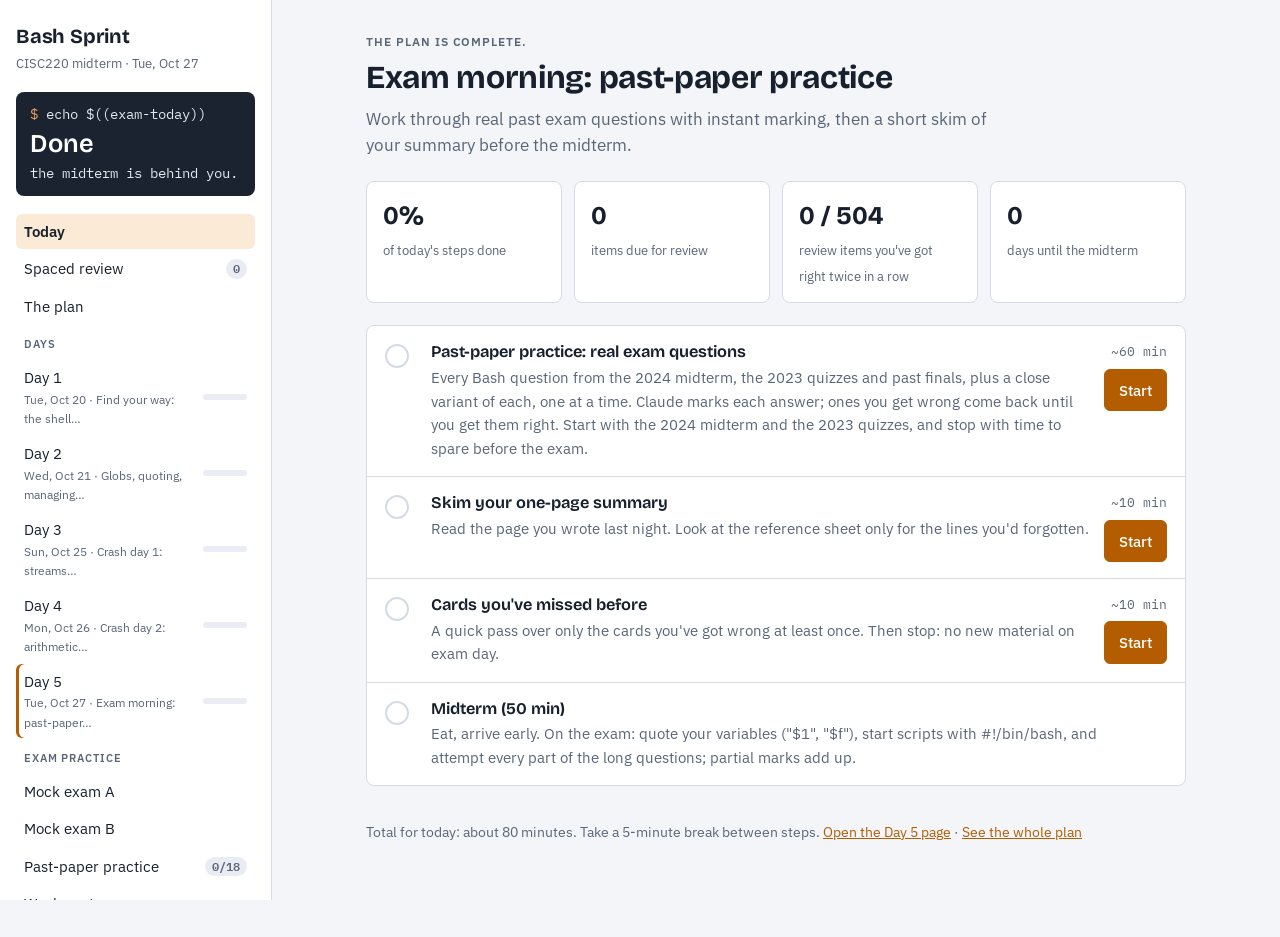
==== commit c0c1f5af: "Add past papers and a Claude-marked past-paper practice bank Adds the 2024 midterm and the 2014-2016" ====
--- a/study-app/index.html
+++ b/study-app/index.html
@@ -248,9 +248,11 @@
 .callout.try { border-color: var(--good); background: var(--good-soft); }
 .callout.try > .lab { color: var(--good); }
 .callout.try > .lab::before { content: "$ "; font-family: var(--font-mono); }
+.btn.primary kbd { background: transparent; border-color: currentColor; color: inherit; opacity: 0.8; }
+details > summary { cursor: pointer; color: var(--muted); }
 </style>
 <div class="shell"><aside class="rail" id="rail"></aside><main class="main" id="main"></main></div>
-<script>window.STUDY_DATA = {"days":[{"day":1,"title":"Find your way: the shell, the filesystem, and commands","goal":"Navigate the Linux filesystem with pwd, cd and ls using absolute and relative pathnames, read the structure of a command, and explain directories, inodes and exit status.","topics":[{"id":"d1-terminal","title":"Your first session in the terminal","notebook":"bash/cli_intro.ipynb","priority":"start","examNote":"Not tested directly, but you need all of it for everything else: the lessons, the drills, and practising scripts from Day 3 on.","blocks":[{"type":"md","text":"Everything in this course happens in a **terminal**: a window where you type instructions instead of clicking. This first lesson is hands-on. Keep this page open next to a terminal on your Ubuntu laptop and do every green *Do this now in your terminal* box as you reach it.\n\nNothing you do in this lesson can damage your computer."},{"type":"md","text":"### Open a terminal\n\nOn Ubuntu, press **Ctrl + Alt + T**. Or press the **Super** key (the one with the Windows logo), or click *Show Apps* (the grid of dots at the bottom of the dock), type `terminal`, and click **Terminal**.\n\nA window opens with one line of text that ends in a `$` and a blinking cursor. That line is the **prompt**. It looks something like this:"},{"type":"code","code":"student@ubuntu:~$","caption":"The prompt. Yours shows your own user name and computer name."},{"type":"md","text":"Reading it left to right:\n\n| Part | Meaning |\n|---|---|\n| `student` | your user name |\n| `@ubuntu` | the name of the computer |\n| `:~` | the folder you are currently in. `~` is short for your **home folder**, where your Documents, Downloads and so on live |\n| `$` | the shell is ready for you to type a command |\n\nThe program reading what you type is called the **shell**. On Ubuntu (and in this course) the shell is **Bash**."},{"type":"try","text":"Open a terminal now. Find your user name, the computer name and the `~` in your prompt."},{"type":"md","text":"### Your first command\n\nType a command after the `$`, then press **Enter** to run it. The shell runs it, prints the result (the **output**), and then shows a fresh prompt so you can type the next one."},{"type":"try","text":"Type `echo hello` and press Enter. You should see `hello` printed, then a new prompt."},{"type":"md","text":"In this app and in the course notebooks, a box like the one below is a recording of a terminal session. A line that starts with `$ ` is what someone **typed**; the other lines are what the computer **printed**. **Don't type the `$`**: it's the prompt, and it's already there."},{"type":"code","code":"$ echo hello\nhello\n$ pwd\n/home/student\n$ ls\nDesktop  Documents  Downloads  Music  Pictures  Public  Templates  Videos","caption":"Your list of folders may be slightly different (for example, you may also see `snap`)."},{"type":"md","text":"- `echo` prints whatever you put after it.\n- `pwd` (*print working directory*) prints which folder you are in, written out in full. `/home/student` is the full name of the folder that `~` stands for.\n- `ls` (*list*) prints the names of the files and folders in the folder you are in. These are the same folders you see in Ubuntu's **Files** app."},{"type":"try","text":"Run `pwd`, then `ls`. Open the Files app and compare: the names `ls` printed are the folders shown in your Home folder."},{"type":"check","q":"In the recording\n\n```\n$ ls\nDesktop  Documents\n```\n\nwhat exactly did the person type, and what did the computer print?","a":"They typed `ls` (then pressed Enter). The computer printed `Desktop  Documents`. The `$ ` is the prompt and is never typed."},{"type":"md","text":"### When something goes wrong\n\nMistakes are normal and harmless. The three you will meet first:\n\n**1. A typo.** If the first word isn't a command Bash knows, it says so and gives you the prompt back. Just type it again correctly."},{"type":"code","code":"$ ecoh hello\nCommand 'ecoh' not found, did you mean:\n  command 'echo' from deb coreutils (9.4-3ubuntu6)\nTry: sudo apt install <deb name>\n$ echo hello\nhello","caption":"Ubuntu suggests the command you probably meant. The exact text varies; ignore the advice about installing packages."},{"type":"md","text":"**2. The terminal seems frozen.** Some commands wait for you to type more. For example, `cat` with nothing after it waits for you to type text. If there's no prompt and nothing is happening, press **Ctrl + C**. That stops the running command and brings the prompt back.\n\n**3. A `>` prompt appears.** If you type a quotation mark `\"` and forget to close it, Bash thinks your command continues on the next line and shows `> `. Press **Ctrl + C** and type the command again."},{"type":"try","text":"Type `cat` and press Enter. Nothing comes back. Now press **Ctrl + C**: the prompt returns. Then type `echo \"oops` (with no closing quote), press Enter, see the `>`, and press **Ctrl + C** again."},{"type":"check","q":"You typed a command and now there is no prompt and nothing is happening. What do you press?","a":"**Ctrl + C**. It stops (interrupts) the running command and gives you the prompt back."},{"type":"md","text":"### Copy and paste in the terminal\n\nIn the terminal, **Ctrl + C does not copy**: it stops the running command, as you just saw. Use these instead:\n\n| To | Press |\n|---|---|\n| copy selected text | **Ctrl + Shift + C** |\n| paste | **Ctrl + Shift + V**, or right-click and choose *Paste* |\n\nTo copy a command from this app, select it with the mouse and press Ctrl + C *in the browser*. Then paste it *in the terminal* with **Ctrl + Shift + V**."},{"type":"pitfall","text":"Pressing Ctrl + V in the terminal doesn't paste. Use **Ctrl + Shift + V**."},{"type":"md","text":"### Save typing\n\n- **Up arrow**: brings back the previous command, so you can fix a typo and press Enter again. Press it more times to go further back.\n- **Tab**: finishes a file or command name for you. Type `ech` and press Tab, and Bash completes it to `echo`. If nothing happens, more than one name matches: press Tab again to see them all, type a few more letters, and press Tab again.\n- **`clear`** (or **Ctrl + L**): wipes the screen. Your files are not affected."},{"type":"try","text":"Press the Up arrow a few times to see your earlier commands. Then type `pw` and press Tab twice: Bash lists every command that starts with `pw` (there are several, so it can't choose one for you). Type `d` to make `pwd` and press Enter. Last, type `ls Doc`, press Tab (Bash completes it to `ls Documents/`), and press Enter."},{"type":"md","text":"### Make a practice folder\n\nThe command `mkdir NAME` (*make directory*) creates a new folder called NAME inside the folder you are in. (*Directory* is the Unix word for a folder.) `cd NAME` (*change directory*) moves you into that folder. Like most commands, both print nothing when they work. You'll learn much more about `cd` later today, and more about `mkdir` on Day 2. Here they make a folder called `practice` and go into it:"},{"type":"code","code":"$ mkdir practice\n$ cd practice\n$ pwd\n/home/student/practice","caption":"The prompt changes to `student@ubuntu:~/practice$` because you are now inside practice."},{"type":"try","text":"Run those three commands. Check that your prompt now ends in `~/practice$`."},{"type":"md","text":"### Write a file with nano\n\nYou'll often need to write a file: an answers file for the drills, and later your own scripts. You'll do it with **nano**, a simple **text editor** that runs inside the terminal. A text editor is like a very plain Word: it saves exactly the characters you type and nothing else.\n\nTo open a file, type `nano`, a space, and the file name. If the file doesn't exist yet, nano creates it in the folder you are in when you save."},{"type":"code","code":"$ nano notes.txt","caption":"The terminal window turns into the editor."},{"type":"md","text":"nano fills the terminal window. The file name is at the top, a blinking cursor shows where you'll type, and the bottom two lines list shortcuts. In that list, **`^` means the Ctrl key**, so `^X Exit` means *press Ctrl + X to exit*.\n\nThe mouse doesn't move the cursor in nano: use the **arrow keys**. The keys you need:\n\n| To | Press |\n|---|---|\n| type text | just type; Enter starts a new line |\n| **save** (*Write Out*) | **Ctrl + O**, then **Enter** to keep the file name shown |\n| **exit** | **Ctrl + X** |\n| exit with unsaved changes | Ctrl + X, then **Y** (yes, save), then **Enter** |\n| paste text you copied | **Ctrl + Shift + V**, same as in the terminal |\n| delete (cut) the whole current line | **Ctrl + K** |\n\nAfter you exit, you're back at your normal prompt in the same folder, and `cat` prints what you saved:"},{"type":"code","code":"$ cat notes.txt\nmy first file\nCtrl+C stops a command; Ctrl+Shift+V pastes\n$ ls\nnotes.txt"},{"type":"try","text":"In your practice folder, run `nano notes.txt`. Type two lines, save with **Ctrl + O** then **Enter**, and exit with **Ctrl + X**. Then run `cat notes.txt` and `ls` to check that the file was saved."},{"type":"pitfall","text":"If you press Ctrl + X with unsaved changes, nano asks *Save modified buffer?* at the bottom. Press **Y** then **Enter** to save. Press **N** only if you want to throw the changes away."},{"type":"md","text":"**Prefer a normal window?** Ubuntu also has a graphical editor, **Text Editor** (the command `gnome-text-editor notes.txt`, or `gedit notes.txt` on older Ubuntu). It saves the same plain text, so you can use it if you like. This app uses nano everywhere because it works the same in any terminal."},{"type":"check","q":"You saved `notes.txt` in your `practice` folder. Which command shows what's in it?","a":"`cat notes.txt`, run while you are in the `practice` folder."},{"type":"md","text":"### Key points\n\n- **Ctrl + Alt + T** opens a terminal. The prompt `user@computer:~$` means the shell is ready, and `~` is your home folder.\n- Type a command and press **Enter**. In recordings, the `$ ` is the prompt: don't type it.\n- **Ctrl + C** stops a stuck command. Copy and paste in the terminal with **Ctrl + Shift + C / V**.\n- Use **Up arrow** to repeat a command and **Tab** to complete a name.\n- `nano FILE` opens a file to edit: **Ctrl + O**, Enter saves, **Ctrl + X** exits. `cat FILE` prints it."}]},{"id":"d1-start","title":"Before you start: terminal, shell, and a little history","notebook":"bash/history.ipynb, bash/rules_of_the_unix_philosophy.ipynb","priority":"low","examNote":"The history and the 17 rules have not been asked on past tests; skim them. The **vocabulary** in the first half of this lesson (terminal, shell, prompt, command, option, argument) is used in every other lesson, so learn it well.","blocks":[{"type":"md","text":"### Welcome\n\nThis course asks you to control a Linux computer by **typing commands** instead of clicking. Today you learn the words people use for this, how files are organised, and your first commands. Keep practising in the **real Ubuntu terminal** you opened in the first lesson (**Ctrl + Alt + T**) and type the examples yourself. Reading is not enough; your fingers must learn the commands too, because the midterm is handwritten with no aids.\n\n### Five words you need\n\n- A **terminal** is the window you type into. Long ago it was a real machine (a keyboard plus a printer or screen). Today it is a program called a *terminal emulator*.\n- A **shell** is the program running inside the terminal. It reads the text you type, works out what it means, and runs it. Our shell is **Bash**.\n- The **prompt** is the text the shell prints when it is ready for you, often ending in `$`. In these notes a line that starts with `$ ` is something *you* type; lines without it are what the computer prints back. Do not type the `$`.\n- A **command** is the first word you type: the name of the thing to run, such as `echo` or `ls`.\n- An **argument** is a word after the command that tells it *what to act on*. Words are separated by spaces. An **option** is a special argument that starts with `-` and changes *how* the command behaves.\n\nYou press **Enter** to run what you typed."},{"type":"code","code":"$ echo Hello there\nHello there\n$ ls\nanimals.txt  courses  fruits.txt","caption":"Two commands. `echo` is the command and `Hello` and `there` are its two arguments. `ls` has no arguments."},{"type":"check","q":"In `echo Hello there`, which word is the command and which words are arguments?","a":"`echo` is the command; `Hello` and `there` are two arguments (the shell splits words at spaces)."},{"type":"check","q":"What is the difference between the terminal and the shell?","a":"The terminal is the window/program you type into and read from. The shell (Bash) is the program inside it that interprets what you type and runs the commands."},{"type":"md","text":"### A very short history\n\nAn **operating system** (OS) is the system software that manages the hardware and gives other programs an interface to it (Windows and macOS are examples). The **kernel** is the core of the OS that sits between the hardware and applications.\n\n- **UNIX** was developed at Bell Labs. It was one of the first *portable* operating systems because it was written mostly in **C** instead of machine-specific assembly language.\n- In **1983** Richard Stallman started the **GNU** project to build a free, UNIX-like OS. GNU produced the tools but its kernel (Hurd) was never finished.\n- In **1991** Linus Torvalds announced a free kernel, **Linux**, built using GNU tools. Together they make **GNU/Linux** (usually just \"Linux\"). Strictly, *Linux is the kernel*.\n- Linux dominates servers, the cloud and supercomputers; Android is derived from it.\n- **POSIX** is a set of standards that keeps UNIX-like systems compatible.\n- **Bash** stands for **Bourne Again SHell**; it replaced the older UNIX Bourne shell and is the default shell on many Linux distributions."},{"type":"check","q":"Strictly speaking, what part of GNU/Linux is \"Linux\"?","a":"The kernel. GNU supplied most of the tools around it."},{"type":"md","text":"### The Unix philosophy (skim)\n\nEric Raymond lists 17 rules. Four of them explain how the commands you will meet behave:\n\n- **Modularity / Composition**: write small, simple programs that can be connected to other programs. This is why we build answers by joining small commands (the next lesson shows the pipe `|`, which does exactly that).\n- **Silence**: when a program has nothing surprising to say, it says nothing. `cd` and `mkdir` print nothing when they succeed.\n- **Repair**: when you must fail, fail noisily and as soon as possible. A failing command prints an error message and reports failure through its *exit status* (the last lesson today)."},{"type":"why","q":"Why does `cd courses` print nothing at all when it works?","a":"The Rule of Silence: success is the unsurprising case, so the command stays quiet. You learn about failure from an error message and a non-zero exit status instead."},{"type":"md","text":"### Key points\n\n- Terminal = window you type in; shell = program that interprets your typing; Bash = Bourne Again SHell.\n- Command line: `command -options arguments`, words separated by spaces, run with Enter.\n- Linux is the kernel; GNU/Linux is the whole OS; UNIX came from Bell Labs and was written in C.\n- Unix programs are small, combinable, quiet on success and noisy on failure."}]},{"id":"d1-cli","title":"First commands at the command line","notebook":"bash/cli_intro.ipynb","priority":"medium","examNote":"`echo` and `cat` appear constantly in exam answers (Quiz 1 asked how to overwrite a file using `echo` and a redirection; Assignment 1 Q3 asked you to `cat` a file using a relative path). Pipes return in the streams lesson.","blocks":[{"type":"md","text":"Bash gives you a **command line interface** (CLI): you type a command and press Enter. A Linux system has thousands of commands, and each has options and inputs. This lesson tries a few. For the examples, suppose the current directory (the folder you are in) contains two small text files from the course notebooks:\n\n- `animals.txt` with the lines `cat`, `zebra`, `dog`, `armadillo`\n- `fruits.txt` with the lines `strawberry`, `mango`, `pineapple`, `apple`\n\n### `echo`: print its arguments\n\n`echo` prints its arguments, separated by single spaces, followed by a newline. Quotes group words into one argument and are not printed."},{"type":"try","text":"Make the two files so you can run every example yourself. In the terminal, `cd practice` (the folder from the first lesson). Run `nano animals.txt`, type the four animals one per line, save and close. Do the same for `fruits.txt`. Then type each example below and compare what you get."},{"type":"code","code":"$ echo \"Hello, world!\"\nHello, world!\n$ echo one   two     three\none two three\n$ echo \"one   two\"\none   two"},{"type":"why","q":"Why does `echo one   two     three` print the words with only single spaces between them?","a":"The shell splits the line into words at spaces before running `echo`, so `echo` receives three separate arguments and joins them with one space. With quotes, `\"one   two\"` is one argument that contains the spaces, so they are kept."},{"type":"md","text":"### `ls`: list files\n\n`ls` lists the files in the current working directory (the directory you are \"in\"; the next lesson explains this properly)."},{"type":"code","code":"$ ls\nanimals.txt  courses  fruits.txt"},{"type":"md","text":"### `cat`: concatenate and print files\n\n`cat` (short for *concatenate*) prints the contents of each file named as an argument, one after another."},{"type":"code","code":"$ cat animals.txt\ncat\nzebra\ndog\narmadillo\n$ cat animals.txt fruits.txt\ncat\nzebra\ndog\narmadillo\nstrawberry\nmango\npineapple\napple"},{"type":"check","q":"What single command prints `fruits.txt` and then `animals.txt` (in that order)?","a":"`cat fruits.txt animals.txt`. `cat` prints its files in the order given."},{"type":"md","text":"### `sort` and the pipe `|`\n\n`sort` prints the lines of a file in sorted order. It does **not** change the file.\n\nA **pipe** `|` sends the output of the command on its left into the input of the command on its right. This is the Rule of Composition in action: two small commands combined."},{"type":"code","code":"$ sort animals.txt\narmadillo\ncat\ndog\nzebra\n$ cat animals.txt fruits.txt | sort\napple\narmadillo\ncat\ndog\nmango\npineapple\nstrawberry\nzebra"},{"type":"check","q":"In `cat animals.txt fruits.txt | sort`, where does `sort` get its input from?","a":"From the pipe: the output of `cat` (both files joined) becomes the input of `sort`. `sort` is given no filename argument."},{"type":"md","text":"### `grep`, `date`, `cal` and friends\n\n`grep PATTERN FILE` prints the lines of FILE that match a pattern (a *regular expression*, covered on Day 4). `^a` means \"starts with a\"."},{"type":"code","code":"$ grep ^a animals.txt\narmadillo\n$ grep p fruits.txt\npineapple\napple"},{"type":"md","text":"- `date` prints the current date and time; with the option `-Idate` it prints only the date, like `2026-10-18`.\n- `cal` prints a calendar of this month; `cal -y` prints the whole year.\n- Silly ones from the notebook: `fortune` prints a random saying, `fortune | cowsay` makes a cow say it, `fortune | toilet` prints it in big letters.\n\nUbuntu doesn't always come with `cal`, `fortune`, `cowsay` and `toilet`. If you get *command not found* and want to try them, run `sudo apt install ncal fortune-mod cowsay toilet` (`sudo` runs a command as the administrator and asks for your password; `apt install` installs software). This is optional.\n\nThe point: most commands accept **options** that change what they do, and the output of one command can be fed to another."},{"type":"pitfall","text":"The command is `ls` (ell ess), not `1s` (one ess). And Bash is case sensitive: `LS`, `Echo` and `CAT` are not commands, and `Animals.txt` is a different file from `animals.txt`."},{"type":"md","text":"### Key points\n\n- `echo ARGS` prints its arguments separated by single spaces; quotes keep spaces inside one argument.\n- `cat FILE...` prints files in the order given; `sort FILE` prints lines sorted (file unchanged).\n- `cmd1 | cmd2` feeds cmd1's output into cmd2.\n- `grep PATTERN FILE` prints matching lines; `^a` = starts with `a`.\n- Everything is case sensitive."}]},{"id":"d1-filesystem","title":"The filesystem, paths, cd and pwd","notebook":"bash/filesystem.ipynb","priority":"high","examNote":"Very high. Quiz 1 Q1 (6 marks) drew a directory tree and asked: the symbol for the root directory (`/`), an absolute pathname, and several \"what single command would you use\" parts using relative paths. Quiz 1 Q2A asked what a directory contains (**the mapping of filenames to inodes**). Assignment 1 Q0-Q5 were `pwd`, absolute and relative pathnames, `cat` with a relative path, `ls . ../../exam/c_src`, and `cd ../../../marking/A1`.","blocks":[{"type":"md","text":"A **filesystem** is the part of the OS that controls how data is stored on a device (disk, USB drive, ...) and found again. Data is stored in **files**, files have **names**, and files are grouped into **directories** (what a GUI calls folders). Directories can contain other directories, giving a tree.\n\nA Unix file is \"just a big bag of bytes\". Even hardware devices appear as special files (*device special files*), so programs can read and write them like any other file.\n\n### Inodes: where a file's information lives\n\nFor every file, Unix keeps an **inode** that stores information *about* the file:\n\n- the device it is on, the **file type**, the **owner** (user ID), the **size**\n- times of creation, last modification and last access\n- where to find the file's contents on the device\n\nEach inode has an **inode number**, unique on its device (two different devices can reuse the same number).\n\nNotice what is **missing**: the inode does **not** store the file's name."},{"type":"md","text":"### A directory maps filenames to inodes\n\nFilenames are stored in **directories**. A directory is itself a file whose contents are basically a table **mapping filenames to inode numbers**:\n\n| inode number | filename |\n|---|---|\n| 662400 | `images/` |\n| 662411 | `animals.txt` |\n| 661257 | `cli_intro.ipynb` |\n\nEach row (a name pointing at an inode) is called a **hard link**. Every file has at least one hard link; a file can have several names (several hard links), but Linux does not allow extra hard links to a directory.\n\nOrdinary files holding data are called **regular files**. Directories are files too, but they are **not** regular files."},{"type":"check","q":"In Linux, a directory is a file that contains what information?","a":"The mapping of filenames to inodes (inode numbers). This exact question was Quiz 1 Q2A."},{"type":"why","q":"Why can one file have two different names?","a":"Because the name is not stored in the file's inode. Names live in directories as entries pointing to an inode number, so two directory entries (hard links) can point to the same inode. Edit through one name and the other name shows the change, since there is only one file."},{"type":"md","text":"### The root directory `/` and the standard layout\n\nThe Linux tree has one top directory, called **root** or **slash**, and its name is the single character **`/`**. Every other directory is inside it. The *Filesystem Hierarchy Standard* says what goes where. A few you should recognise:\n\n| Directory | Holds |\n|---|---|\n| `/bin` | essential command programs (e.g. `ls`) |\n| `/etc` | system configuration |\n| `/home` | users' home directories, e.g. `/home/user1` |\n| `/tmp` | temporary files |\n| `/usr` | secondary hierarchy (many more programs) |\n| `/dev` | device files |\n\n### Where am I? `pwd`, `cd`, `ls`\n\nThe shell always has a **current working directory** (cwd): the directory you are \"in\".\n\n- `pwd` (*print working directory*) prints the absolute pathname of the cwd.\n- `cd DIR` (*change directory*) makes DIR the cwd. It prints nothing on success.\n- `ls DIR` lists the files in DIR; `ls` alone lists the cwd."},{"type":"code","code":"$ cd /\n$ pwd\n/\n$ ls home\nuser1  user2\n$ cd home/user1\n$ pwd\n/home/user1"},{"type":"try","text":"On your own computer: run `cd /`, then `pwd` and `ls`. You should see `bin`, `etc`, `home`, `tmp`, `usr` and more. Then run `ls home`: it lists the home directories (yours is there). Run `cd` on its own to go back home, and `pwd` to check."},{"type":"check","q":"What symbol is the name of the root directory?","a":"`/` (slash). Quiz 1 Q1A."},{"type":"md","text":"For the rest of this lesson, use this tree (it is the same one the drills use):\n\n```\n/\n└── home\n    ├── user1\n    │   ├── animals.txt\n    │   ├── fruits.txt\n    │   └── courses\n    │       ├── CISC204\n    │       │   └── a1.txt\n    │       └── CISC220\n    │           ├── .draft\n    │           ├── lab1.sh\n    │           └── notes.txt\n    └── user2\n        └── courses\n            ├── CISC204\n            └── CISC352\n                └── readme.txt\n```\n\n### Absolute pathnames\n\nA **pathname** names a file by its location. An **absolute pathname** starts at the root, so it **begins with `/`**, and lists every directory on the way, separated by `/`:\n\n- `/home/user1/courses/CISC220/notes.txt`\n- `/home/user2/courses/CISC352`\n\nAn absolute pathname means the same file no matter what the current directory is.\n\n### Relative pathnames\n\nA **relative pathname** does **not** start with `/`. It is read starting **from the current working directory**. If the cwd is `/home/user1`, then `courses/CISC220/notes.txt` means `/home/user1/courses/CISC220/notes.txt`. If the cwd is `/home/user1/courses`, then the same file is just `CISC220/notes.txt`."},{"type":"check","q":"Using the tree above, what is the absolute pathname of `readme.txt`?","a":"`/home/user2/courses/CISC352/readme.txt`"},{"type":"check","q":"The cwd is `/home/user1`. Give a relative pathname for `a1.txt`.","a":"`courses/CISC204/a1.txt` (no leading `/`)."},{"type":"md","text":"### `.` `..` and `~`\n\nThree special names make relative paths powerful:\n\n| Name | Means |\n|---|---|\n| `.` | the current directory |\n| `..` | the **parent** of the current directory (one level up) |\n| `~` | your **home directory** (e.g. `/home/user1`) |\n\nEvery directory contains the entries `.` and `..`, so they can be used in the middle of a path too: `../..` goes up two levels, and `../../user2` goes up two levels and then down into `user2`.\n\nTo get from one directory to another with a relative path: go **up** with `..` until you reach a directory the two have in common, then go **down** by names."},{"type":"code","code":"$ pwd\n/home/user1/courses/CISC220\n$ cd ..\n$ pwd\n/home/user1/courses\n$ cd ../../user2/courses/CISC352\n$ pwd\n/home/user2/courses/CISC352\n$ cat ../../../user1/courses/CISC204/a1.txt\nAssignment 1: due Friday","caption":"From CISC352 we go up three times (courses, user2, home) and then down to user1's file."},{"type":"check","q":"The cwd is `/home/user2/courses/CISC352`. Write a relative pathname for `/home/user2/courses/CISC204`.","a":"`../CISC204`. Up one level to `courses`, then down into `CISC204`."},{"type":"md","text":"### More about `cd`\n\n| Command | Effect |\n|---|---|\n| `cd` | go to your home directory |\n| `cd ~` | same: `~` expands to your home directory |\n| `cd .` | stay where you are |\n| `cd ..` | go to the parent directory |\n| `cd ../..` | go up two levels |\n| `cd -` | go back to the **previous** working directory and print its absolute path |\n| `cd ~-` | same as `cd -` but prints nothing |\n\nYou can always use either kind of path: `cd /home/user2` (absolute) works from anywhere; `cd ../user2` (relative) works only from a directory whose parent contains `user2`."},{"type":"code","code":"$ cd /usr\n$ cd\n$ pwd\n/home/user1\n$ cd -\n/usr\n$ pwd\n/usr"},{"type":"try","text":"Run `cd /usr`, then `cd`, then `cd -`. The last one prints `/usr`. Run `pwd` to confirm you are back in `/usr`, then `cd ..` and `pwd` (you are now in `/`)."},{"type":"check","q":"You type `cd /tmp` and then `cd /etc`. What does `cd -` do now?","a":"It goes back to `/tmp` (the previous working directory) and prints `/tmp`."},{"type":"md","text":"### Built-in commands and getting help\n\n`cd` and `pwd` are **built-in shell commands**: they are part of Bash itself. `ls` is a separate **program** that Bash runs (the file `/usr/bin/ls`). This matters for documentation:\n\n- `help cd`, `help pwd` describe built-ins. The notebook also mentions `man builtins`; on Ubuntu that page is called `man bash-builtins`.\n- `man ls` shows the manual page of a program. Press **q** to quit it and get your prompt back (more in the next lesson)."},{"type":"pitfall","text":"Do not start a relative pathname with `/`. `/courses/CISC220` means a directory `courses` directly inside the root, which does not exist. If the path is relative to where you are, its first character is a name, `.` or `..`, never `/`."},{"type":"pitfall","text":"`..` is the parent of the **current** directory, not of the file you are thinking about. Before writing a relative path, write down the cwd and count the levels up from *there*."},{"type":"md","text":"### Key points\n\n- A directory is a file containing the **mapping of filenames to inodes**; the inode stores everything else (type, owner, size, times, where the data is) but **not the name**.\n- The root directory is `/`. Absolute pathnames start with `/`; relative pathnames start from the cwd.\n- `.` = here, `..` = parent, `~` = home; `cd` alone goes home, `cd -` goes back.\n- `pwd` prints the absolute pathname of the cwd.\n- `cd` and `pwd` are built-ins (`help cd`); `ls` is a program (`man ls`)."}]},{"id":"d1-commands","title":"Commands: types, options, help, lists, exit status","notebook":"bash/commands.ipynb","priority":"high","examNote":"Quiz 1 Q2B: \"If a command completes without errors, what is its exit status?\" (**0**). Assignment 1 Q6-Q9 needed `ls` options such as `-1`, `-d`, `-l`, `-S`, `-r` and `-a`/`-A` on the right files; Quiz 1 Q1F used `ls -a`. Expect several short \"what single command\" parts that test exactly one option.","blocks":[{"type":"md","text":"### Four kinds of command\n\nThe word you type first can be one of four things:\n\n1. a **shell built-in** (part of Bash): `cd`, `pwd`, `echo`, `help`, `history`, `type`\n2. an **executable program** stored in a file: `ls`, `cat`, `cal` (a compiled C program or a script)\n3. an **alias**: a shortcut name for a longer command\n4. a **shell function**: a function written in the shell language (Day 6)\n\n`type NAME` tells you which kind a command is. `which NAME` prints the pathname of an executable program (and prints nothing for a built-in like `cd`, because there is no file)."},{"type":"code","code":"$ type cd\ncd is a shell builtin\n$ type cat\ncat is /usr/bin/cat\n$ which ls\n/usr/bin/ls\n$ which cd\n$","caption":"In an interactive Ubuntu terminal `type ls` prints ls is aliased to `ls --color=auto' because Ubuntu defines an alias for ls; inside a script it prints ls is /usr/bin/ls."},{"type":"check","q":"What single command tells you whether `pwd` is a built-in or a program?","a":"`type pwd` (it prints `pwd is a shell builtin`)."},{"type":"md","text":"### Command structure: `command -options arguments`\n\n- **command**: the name of the program (or built-in) to run\n- **-options**: optional flags that modify the behaviour, written with a leading `-`\n- **arguments**: a space-separated list of things the command acts on (often optional)\n\n`ls` lists *information about files*. Its argument can be a directory (list what is inside) or a regular file (list that file).\n\n- `ls -s ls` (run in `/usr/bin`): option `-s` (size in blocks), argument `ls`.\n- `ls -s -h ls`: two options; `-h` means human-readable sizes (K, M, G).\n- `ls -sh ls`: the same, because most commands let you **combine** single-letter options after one `-`.\n- **Long options** start with two hyphens and are separated by spaces: `ls --almost-all --human-readable --size -1`."},{"type":"check","q":"Are `ls -l -a` and `ls -la` the same? Why?","a":"Yes. Single-letter options can be combined behind one hyphen, so `-la` is `-l` plus `-a`."},{"type":"md","text":"### `ls` options to know\n\n| Option | Long option | Meaning |\n|---|---|---|\n| `-a` | `--all` | list **all** files, including hidden ones (names starting with `.`), and `.` and `..` |\n| `-A` | `--almost-all` | like `-a` but without `.` and `..` |\n| `-d` | `--directory` | list the directory **itself**, not its contents |\n| `-F` | `--classify` | add a character showing the type (`/` directory, `*` executable) |\n| `-h` | `--human-readable` | with `-l` or `-s`, sizes like `4.0K` |\n| `-l` | | **long** format (permissions, owner, size, date, name) |\n| `-r` | `--reverse` | reverse the sort order |\n| `-s` | `--size` | print size in blocks |\n| `-t` | | sort by modification time, newest first |\n| `-1` | | **one** file per line (the digit one) |\n| `-S` | | sort by size, **largest first** (from `man ls`; used in Assignment 1) |\n\nA **hidden file** is just a file whose name starts with `.`; plain `ls` does not show it.\n\nWith the tree from the filesystem lesson, cwd `/home/user1/courses`:"},{"type":"code","code":"$ ls CISC220\nlab1.sh  notes.txt\n$ ls -a CISC220\n.  ..  .draft  lab1.sh  notes.txt\n$ ls -A CISC220\n.draft  lab1.sh  notes.txt\n$ ls -1 CISC220\nlab1.sh\nnotes.txt\n$ ls -d CISC220\nCISC220\n$ ls CISC204 CISC220\nCISC204:\na1.txt\n\nCISC220:\nlab1.sh  notes.txt","caption":"Given several directories, ls lists each one under a heading."},{"type":"check","q":"Why would you ever want `ls -d CISC220`, which just prints `CISC220`?","a":"Combined with `-l` it shows the *directory's own* information (`ls -ld CISC220`: its permissions, owner, date) instead of a long listing of every file inside it. Without `-d`, `ls` always opens a directory argument and lists its contents."},{"type":"code","code":"$ ls -S CISC220\nnotes.txt  lab1.sh\n$ ls -1Sr CISC220\nlab1.sh\nnotes.txt","caption":"notes.txt (58 bytes) is bigger than lab1.sh (25 bytes). -S puts the largest first; -r reverses that to smallest first."},{"type":"try","text":"In your home folder (run `cd` first), compare `ls`, `ls -a` and `ls -A`: the extra names starting with `.` are hidden files. Then try `ls -l`, `ls -1` and `ls -d Documents`."},{"type":"check","q":"What single command lists the files in CISC220 in long format, smallest first?","a":"`ls -lSr CISC220` (any order of the letters works, e.g. `ls -l -S -r CISC220`)."},{"type":"md","text":"### Getting help\n\n- `ls --help`: many programs print a usage summary with `--help`.\n- `help cd`: documentation for a **built-in**.\n- `man ls`: the **manual page** of a program. It is a reference, not a tutorial. The **SYNOPSIS** section shows the usage: anything in `[ ]` is optional and `...` means \"one or more\". For `ls` it reads `ls [OPTION]... [FILE]...`.\n\nIn a terminal `man` shows the page with the viewer `less`: press `f` (forward) and `b` (back) to move a page, `h` for help, `q` to quit.\n\nManual pages are grouped in **sections**, because one name can have several pages: **1** general commands, 2 system calls, 3 C library functions, 4 special files, 5 file formats, 6 games, **7** miscellaneous, 8 system administration. Put the section number before the name: `man 7 man` shows section 7's page about `man`, while `man man` shows the command."},{"type":"check","q":"What does `[OPTION]... [FILE]...` in a SYNOPSIS tell you?","a":"Options are optional and you may give several; filenames are optional and you may give several."},{"type":"md","text":"### History and Tab completion (time savers)\n\n- **Up/Down arrows** cycle through the commands you typed before. `history` lists them with numbers.\n- **Tab** completes a partly typed command or filename: type `cd /u` then Tab and Bash fills in `cd /usr/`. If several names match, press Tab twice to see them all. Use Tab constantly; it prevents typos in long paths."},{"type":"md","text":"### Exit status\n\nEvery command, when it finishes, sets an **exit status**: a number that says whether it worked.\n\n- **0 means success.**\n- A non-zero value (1 to 255) means some kind of failure.\n\nThe shell stores the exit status of the most recent command under the name `?`. To see it, run `echo $?` straight after the command: before `echo` runs, the shell replaces `$?` with that number."},{"type":"code","code":"$ ls courses\nCISC204  CISC220\n$ echo $?\n0\n$ ls missing\nls: cannot access 'missing': No such file or directory\n$ echo $?\n2\n$ cd missing\nbash: cd: missing: No such file or directory\n$ echo $?\n1"},{"type":"try","text":"Run `ls`, then `echo $?` (you should see `0`). Then run `ls nothing_here`, then `echo $?` (you should see `2`)."},{"type":"check","q":"A command finished without any errors. What is its exit status, and how do you print it?","a":"0. Print it with `echo $?` straight after the command."},{"type":"why","q":"Why does `echo $?` typed twice in a row print 0 the second time even if the first printed 2?","a":"`$?` is the status of the *most recent* command. The second `echo $?` reports on the first `echo`, which succeeded."},{"type":"md","text":"### Lists of commands: `;` `&` `&&` `||`\n\n| Form | Meaning |\n|---|---|\n| `cmd1; cmd2` | run cmd1, wait, then run cmd2 (always) |\n| `cmd &` | run cmd in the **background**; the shell does not wait |\n| `cmd1 && cmd2` | run cmd2 **only if cmd1 succeeded** (exit status 0) |\n\nAnd the fourth operator, two pipe characters:\n\n- `cmd1 || cmd2`: run cmd2 **only if cmd1 failed** (non-zero exit status).\n\nThe status of a list is the status of the last command that ran."},{"type":"code","code":"$ cd ~; pwd\n/home/user1\n$ cd missing && ls\nbash: cd: missing: No such file or directory\n$ cd drafts || mkdir drafts; cd drafts; pwd\nbash: cd: drafts: No such file or directory\n/home/user1/drafts","caption":"`ls` is skipped because `cd missing` failed. In the last line `mkdir` runs because `cd drafts` failed, then the new directory is entered."},{"type":"check","q":"Write one line that changes into `courses` and, only if that works, lists it.","a":"`cd courses && ls`"},{"type":"pitfall","text":"`&&` means \"if it succeeded\", not \"and also always\". Use `;` when the second command should run no matter what."},{"type":"pitfall","text":"`ls -a` and `ls -A` differ only in `.` and `..`. If a question says \"including hidden files\", `-a` is the standard answer (Quiz 1 accepted `ls -a`); `-A` is also correct unless `.`/`..` must be excluded or included explicitly."},{"type":"md","text":"### Key points\n\n- Kinds of command: built-in, executable program, alias, function. Check with `type`; `which` finds programs.\n- Structure: `command -options arguments`; short options combine (`-lSr`), long options use `--`.\n- Know `ls -a -A -d -l -1 -r -S -t -s -h -F`.\n- Help: `help` for built-ins, `man` (sections: 1 commands, 7 misc) and `--help` for programs.\n- Exit status **0 = success**, non-zero = failure; read it with `$?`. `&&` runs on success, `||` on failure, `;` always."}]}],"flashcards":[{"id":"d1-fc-t1","topic":"d1-terminal","front":"How do you open a terminal on Ubuntu?","back":"**Ctrl + Alt + T** (or Show Apps → Terminal)."},{"id":"d1-fc-t2","topic":"d1-terminal","front":"In the prompt `student@ubuntu:~$`, what do `~` and `$` mean?","back":"`~` shows which folder you are in: here, your home folder. `$` means the shell is ready for a command."},{"id":"d1-fc-t3","topic":"d1-terminal","front":"A command is stuck: no prompt, nothing happening. What do you press?","back":"**Ctrl + C** stops the running command and brings the prompt back."},{"id":"d1-fc-t4","topic":"d1-terminal","front":"How do you paste into the terminal?","back":"**Ctrl + Shift + V** (or right-click → Paste). Plain Ctrl + V doesn't paste there."},{"id":"d1-fc-t5","topic":"d1-terminal","front":"In a recording like `$ ls`, do you type the `$`?","back":"No. `$ ` is the prompt. You type only what comes after it (`ls`)."},{"id":"d1-fc-t6","topic":"d1-terminal","front":"Which key brings back your previous command?","back":"The **Up arrow**."},{"id":"d1-fc-t7","topic":"d1-terminal","front":"How do you open the file `notes.txt` in a text editor from the terminal?","back":"`nano notes.txt`. Save with **Ctrl + O** then Enter; exit with **Ctrl + X**."},{"id":"d1-fc-01","topic":"d1-start","front":"What is a terminal (today)?","back":"A program (terminal emulator) that gives you a window to type commands into and read output from."},{"id":"d1-fc-02","topic":"d1-start","front":"What is a shell?","back":"The program that interprets the text you type into the terminal and runs the commands. Ours is Bash."},{"id":"d1-fc-03","topic":"d1-start","front":"What does Bash stand for?","back":"Bourne Again SHell (it replaced the UNIX Bourne shell)."},{"id":"d1-fc-04","topic":"d1-start","front":"In `ls -l courses`, name the command, the option and the argument.","back":"Command `ls`, option `-l`, argument `courses`."},{"id":"d1-fc-05","topic":"d1-start","front":"What is the prompt?","back":"The text the shell prints (often ending in `$`) to show it is ready for a command. In notes, don't type the `$`."},{"id":"d1-fc-06","topic":"d1-start","front":"Strictly, what is Linux?","back":"The kernel of the GNU/Linux operating system (the part between hardware and applications)."},{"id":"d1-fc-07","topic":"d1-start","front":"Rule of Silence / Rule of Repair?","back":"Silence: say nothing when there is nothing surprising (`cd` prints nothing on success). Repair: when you must fail, fail noisily and as soon as possible."},{"id":"d1-fc-08","topic":"d1-cli","front":"What does `echo a    b` print, and why?","back":"`a b`. The shell splits the line into two arguments; echo joins them with one space."},{"id":"d1-fc-09","topic":"d1-cli","front":"What does `cat` stand for and do?","back":"Concatenate: prints the contents of each file argument, in the order given."},{"id":"d1-fc-10","topic":"d1-cli","front":"What does the pipe in `cmd1 | cmd2` do?","back":"Sends the output of cmd1 into the input of cmd2."},{"id":"d1-fc-11","topic":"d1-cli","front":"Does `sort animals.txt` change animals.txt?","back":"No. It prints the sorted lines; the file is unchanged."},{"id":"d1-fc-12","topic":"d1-cli","front":"What does `grep ^a animals.txt` print?","back":"The lines of animals.txt that start with `a`."},{"id":"d1-fc-13","topic":"d1-filesystem","front":"In Linux, a directory is a file that contains what?","back":"The mapping of filenames to inodes (inode numbers)."},{"id":"d1-fc-14","topic":"d1-filesystem","front":"Name four things an inode stores. What does it NOT store?","back":"Device, file type, owner (user ID), size, creation/modification/access times, where the contents are. It does **not** store the filename."},{"id":"d1-fc-15","topic":"d1-filesystem","front":"Is an inode number unique across the whole filesystem?","back":"No, only on a given device; different devices can use the same inode number."},{"id":"d1-fc-16","topic":"d1-filesystem","front":"What is a hard link?","back":"A directory entry mapping a filename to a file (inode). Every file has at least one."},{"id":"d1-fc-17","topic":"d1-filesystem","front":"What is a regular file? Is a directory one?","back":"An ordinary file holding data. A directory is a file but not a regular file."},{"id":"d1-fc-18","topic":"d1-filesystem","front":"Name of the root directory?","back":"`/` (slash)."},{"id":"d1-fc-19","topic":"d1-filesystem","front":"Absolute vs relative pathname?","back":"Absolute starts with `/` and gives the full path from the root. Relative does not start with `/` and is read from the current working directory."},{"id":"d1-fc-20","topic":"d1-filesystem","front":"`.` `..` `~` mean?","back":"Current directory; parent directory; your home directory."},{"id":"d1-fc-21","topic":"d1-filesystem","front":"What does `pwd` print?","back":"The absolute pathname of the current working directory."},{"id":"d1-fc-22","topic":"d1-filesystem","front":"What does `cd` with no argument do?","back":"Changes to your home directory (same as `cd ~`)."},{"id":"d1-fc-23","topic":"d1-filesystem","front":"`cd -` vs `cd ~-`?","back":"Both go back to the previous working directory; `cd -` prints its absolute path, `cd ~-` prints nothing."},{"id":"d1-fc-24","topic":"d1-filesystem","front":"Cwd `/home/user1/courses/CISC220`. Relative path to `/home/user2`?","back":"`../../../user2`"},{"id":"d1-fc-25","topic":"d1-filesystem","front":"What lives in `/home`, `/bin`, `/etc`, `/tmp`?","back":"Users' home directories; essential command programs; system configuration; temporary files."},{"id":"d1-fc-26","topic":"d1-commands","front":"Four kinds of command?","back":"Shell built-in, executable program, alias, shell function."},{"id":"d1-fc-27","topic":"d1-commands","front":"`type` vs `which`?","back":"`type NAME` says what kind of command NAME is. `which NAME` prints the pathname of an executable program (nothing for a built-in)."},{"id":"d1-fc-28","topic":"d1-commands","front":"General structure of a command line?","back":"`command -options arguments`"},{"id":"d1-fc-29","topic":"d1-commands","front":"`ls -a` vs `ls -A`?","back":"Both show hidden files; `-a` also lists `.` and `..`, `-A` does not."},{"id":"d1-fc-30","topic":"d1-commands","front":"`ls -d DIR` does what?","back":"Lists the directory DIR itself instead of its contents (useful with `-l`)."},{"id":"d1-fc-31","topic":"d1-commands","front":"`ls -1`?","back":"One file per line (the digit one)."},{"id":"d1-fc-32","topic":"d1-commands","front":"`ls -S` and `ls -Sr`?","back":"Sort by size, largest first; with `-r`, smallest first."},{"id":"d1-fc-33","topic":"d1-commands","front":"`ls -l`, `ls -t`, `ls -r`?","back":"Long format; sort by modification time (newest first); reverse the order."},{"id":"d1-fc-34","topic":"d1-commands","front":"`ls -s -h` (or `-sh`)?","back":"Size of each file (`-s`) in human-readable units (`-h`)."},{"id":"d1-fc-35","topic":"d1-commands","front":"What is a hidden file?","back":"A file whose name starts with `.`; `ls` shows it only with `-a` or `-A`."},{"id":"d1-fc-36","topic":"d1-commands","front":"How do you get documentation for the built-in `cd`? For the program `ls`?","back":"`help cd` (or `man bash-builtins` on Ubuntu); `man ls` (or `ls --help`)."},{"id":"d1-fc-37","topic":"d1-commands","front":"In a SYNOPSIS, what do `[ ]` and `...` mean?","back":"`[ ]` = optional; `...` = one or more may be given."},{"id":"d1-fc-38","topic":"d1-commands","front":"Man page sections 1 and 7? How to pick a section?","back":"1 = general commands, 7 = miscellaneous. Put the number first: `man 7 man`."},{"id":"d1-fc-39","topic":"d1-commands","front":"Keys in `less` (man pages)?","back":"`f` forward a page, `b` back a page, `h` help, `q` quit."},{"id":"d1-fc-40","topic":"d1-commands","front":"Exit status of a command that succeeds? How to print the last one?","back":"0. `echo $?`"},{"id":"d1-fc-41","topic":"d1-commands","front":"`cmd1 && cmd2` vs `cmd1 || cmd2` vs `cmd1; cmd2`?","back":"`&&`: cmd2 only if cmd1 succeeded (status 0). `||`: cmd2 only if cmd1 failed. `;`: cmd2 always, after cmd1."},{"id":"d1-fc-42","topic":"d1-commands","front":"What does `cmd &` do?","back":"Runs cmd in the background: the shell does not wait for it to finish."},{"id":"d1-fc-43","topic":"d1-commands","front":"How do you complete a long filename quickly?","back":"Type the first few characters and press Tab (Tab twice lists all matches)."}],"quiz":[{"id":"d1-q-01","topic":"d1-filesystem","type":"mcq","q":"In Linux, a directory is a file that contains what information?","options":["The contents of every file inside it","The mapping of filenames to inodes","Each file's owner, size and permissions","The pathname of its parent directory only"],"answer":1,"explain":"A directory is basically a table of filename → inode number. Owner, size and permissions are stored in each file's **inode**, not in the directory, and file contents are stored on the device where the inode points."},{"id":"d1-q-02","topic":"d1-filesystem","type":"short","q":"Use this tree. What is the absolute pathname of the file `Q1.sh`?\n\n```\n???\n└── home\n    └── cisc220\n        ├── assignments\n        │   ├── A1\n        │   │   └── A1.txt\n        │   └── A2\n        ├── notes\n        │   └── bash\n        │       └── filesystem.ipynb\n        └── tests\n            ├── midterm\n            │   └── src\n            │       └── Q1.sh\n            └── quiz\n                └── c_src\n```","answer":"`/home/cisc220/tests/midterm/src/Q1.sh`","explain":"An absolute pathname starts at `/` and names every directory on the way."},{"id":"d1-q-03","topic":"d1-commands","type":"mcq","q":"Every command produces an exit status. If a command completes without encountering any errors, what is its exit status?","options":["1","0","255","It has none until you run `echo $?`"],"answer":1,"explain":"0 means success; any value from 1 to 255 means failure. The exit status is always set; `echo $?` only displays it."},{"id":"d1-q-04","topic":"d1-filesystem","type":"mcq","q":"Which of these is a **relative** pathname?","options":["/home/user1","/","../user2/courses","/tmp/../home"],"answer":2,"explain":"A relative pathname does not start with `/`. All the others start with `/`, so they are absolute (even `/tmp/../home`, which contains `..`)."},{"id":"d1-q-05","topic":"d1-filesystem","type":"mcq","q":"The current working directory is `/home/user1/courses/CISC220`. Which path names `/home/user2`?","options":["../user2","../../user2","../../../user2","~/user2"],"answer":2,"explain":"Up three levels: `..` = courses, `../..` = user1, `../../..` = home; then down into user2. `~/user2` would be `/home/user1/user2`."},{"id":"d1-q-06","topic":"d1-filesystem","type":"mcq","q":"What information does an inode **not** store?","options":["The file's size","The file's owner","The file's name","When the file was last modified"],"answer":2,"explain":"Filenames are stored in directories, which map names to inode numbers. That is why one file can have several names (hard links)."},{"id":"d1-q-07","topic":"d1-commands","type":"mcq","q":"Which command lists the files in `CISC220`, including hidden files, but **not** `.` and `..`?","options":["ls -a CISC220","ls -A CISC220","ls -d CISC220","ls -h CISC220"],"answer":1,"explain":"`-A` (almost all) shows hidden files but leaves out `.` and `..`. `-a` includes them; `-d` lists the directory itself; `-h` only changes size units."},{"id":"d1-q-08","topic":"d1-commands","type":"mcq","q":"Which is true about `cd` and `ls`?","options":["Both are built-in shell commands","`cd` is a built-in; `ls` is an executable program","`ls` is a built-in; `cd` is an executable program","Both are aliases"],"answer":1,"explain":"`type cd` says *cd is a shell builtin*; `type ls` (in a script) says *ls is /usr/bin/ls*. That is why you use `help cd` but `man ls`."},{"id":"d1-q-09","topic":"d1-commands","type":"mcq","q":"After `cd nosuchdir && pwd`, where `nosuchdir` does not exist, what happens?","options":["pwd prints the current directory","pwd prints nosuchdir","cd prints an error and pwd does not run","Bash creates nosuchdir"],"answer":2,"explain":"`&&` runs the second command only if the first succeeded (status 0). `cd` failed, so `pwd` is skipped."},{"id":"d1-q-10","topic":"d1-commands","type":"mcq","q":"You want the manual page about `man` that is in section 7 (miscellaneous). Which command?","options":["man man 7","man -7 man","man 7 man","help 7 man"],"answer":2,"explain":"The section number goes before the name: `man 7 man`."},{"id":"d1-q-11","topic":"d1-cli","type":"output","q":"What does this print?","code":"echo Shell     scripts   are    fun","answer":"Shell scripts are fun","explain":"The shell splits the line into four arguments; `echo` prints them separated by single spaces."},{"id":"d1-q-12","topic":"d1-cli","type":"output","q":"`animals.txt` contains the lines `cat`, `zebra`, `dog`, `armadillo` (in that order). What does this print?","code":"sort animals.txt","answer":"armadillo\ncat\ndog\nzebra","explain":"`sort` prints the lines in alphabetical order. The file itself is unchanged."},{"id":"d1-q-13","topic":"d1-cli","type":"output","q":"`animals.txt` contains `cat`, `zebra`, `dog`, `armadillo`; `fruits.txt` contains `strawberry`, `mango`, `pineapple`, `apple` (one per line). What does this print?","code":"cat fruits.txt animals.txt | grep ^a","answer":"apple\narmadillo","explain":"`cat` prints fruits.txt then animals.txt; `grep ^a` keeps only lines starting with `a`, in the order they arrive (apple comes from fruits.txt first)."},{"id":"d1-q-14","topic":"d1-filesystem","type":"output","q":"Use this tree:\n\n```\n/\n└── home\n    ├── user1\n    │   ├── animals.txt\n    │   ├── fruits.txt\n    │   └── courses\n    │       ├── CISC204\n    │       │   └── a1.txt\n    │       └── CISC220\n    │           ├── .draft\n    │           ├── lab1.sh\n    │           └── notes.txt\n    └── user2\n        └── courses\n            ├── CISC204\n            └── CISC352\n                └── readme.txt\n```\n\nWhat does this print?","code":"cd /home/user1/courses/CISC220\ncd ../..\npwd","answer":"/home/user1","explain":"From CISC220, `..` is courses and `../..` is user1."},{"id":"d1-q-15","topic":"d1-filesystem","type":"output","q":"Use this tree:\n\n```\n/\n└── home\n    ├── user1\n    │   ├── animals.txt\n    │   ├── fruits.txt\n    │   └── courses\n    │       ├── CISC204\n    │       │   └── a1.txt\n    │       └── CISC220\n    │           ├── .draft\n    │           ├── lab1.sh\n    │           └── notes.txt\n    └── user2\n        └── courses\n            ├── CISC204\n            └── CISC352\n                └── readme.txt\n```\n\nWhat does this print?","code":"cd /home/user2/courses\ncd ../../user1/courses/CISC204\ncat a1.txt\npwd","answer":"Assignment 1: due Friday\n/home/user1/courses/CISC204","explain":"Up two levels from `/home/user2/courses` is `/home`; then down to user1/courses/CISC204. `a1.txt` contains *Assignment 1: due Friday*."},{"id":"d1-q-16","topic":"d1-filesystem","type":"output","q":"Use this tree:\n\n```\n/\n└── home\n    ├── user1\n    │   ├── animals.txt\n    │   ├── fruits.txt\n    │   └── courses\n    │       ├── CISC204\n    │       │   └── a1.txt\n    │       └── CISC220\n    │           ├── .draft\n    │           ├── lab1.sh\n    │           └── notes.txt\n    └── user2\n        └── courses\n            ├── CISC204\n            └── CISC352\n                └── readme.txt\n```\n\nWhat does this print?","code":"cd /home/user1/courses\ncd /tmp\ncd -","answer":"/home/user1/courses","explain":"`cd -` returns to the previous working directory and prints its absolute pathname."},{"id":"d1-q-17","topic":"d1-commands","type":"output","q":"Use this tree:\n\n```\n/\n└── home\n    ├── user1\n    │   ├── animals.txt\n    │   ├── fruits.txt\n    │   └── courses\n    │       ├── CISC204\n    │       │   └── a1.txt\n    │       └── CISC220\n    │           ├── .draft\n    │           ├── lab1.sh\n    │           └── notes.txt\n    └── user2\n        └── courses\n            ├── CISC204\n            └── CISC352\n                └── readme.txt\n```\n\nThe current directory is `/home/user1/courses`. What does this print?","code":"ls -1 -a CISC220","answer":".\n..\n.draft\nlab1.sh\nnotes.txt","explain":"`-a` includes the hidden file `.draft` and the entries `.` and `..`; `-1` prints one name per line."},{"id":"d1-q-18","topic":"d1-commands","type":"output","q":"Use this tree:\n\n```\n/\n└── home\n    ├── user1\n    │   ├── animals.txt\n    │   ├── fruits.txt\n    │   └── courses\n    │       ├── CISC204\n    │       │   └── a1.txt\n    │       └── CISC220\n    │           ├── .draft\n    │           ├── lab1.sh\n    │           └── notes.txt\n    └── user2\n        └── courses\n            ├── CISC204\n            └── CISC352\n                └── readme.txt\n```\n\nThe current directory is `/home/user1`. What does this print?","code":"ls -d courses","answer":"courses","explain":"`-d` lists the directory itself, not its contents."},{"id":"d1-q-19","topic":"d1-commands","type":"output","q":"The current directory has no file or directory named `ghost`. What does this print? (Leave out the error message that `ls` prints.)","code":"ls ghost\necho $?\necho $?","answer":"2\n0","explain":"`ls` fails with status 2 (GNU ls uses 2 for \"cannot access\"; any non-zero means failure). The second `echo $?` reports the status of the first `echo`, which succeeded: 0."},{"id":"d1-q-20","topic":"d1-commands","type":"output","q":"The current directory has no file or directory named `ghost`, and does have `courses`. What does this print? (Leave out the error messages that `cd` prints.)","code":"cd ghost || echo no ghost\ncd courses && echo in courses\ncd ghost; echo done","answer":"no ghost\nin courses\ndone","explain":"`||` runs echo because cd failed. `&&` runs echo because cd succeeded. `;` runs echo no matter what."},{"id":"d1-q-21","topic":"d1-filesystem","type":"short","q":"Use this tree:\n\n```\n???\n└── home\n    └── cisc220\n        ├── assignments\n        │   ├── A1\n        │   │   └── A1.txt\n        │   └── A2\n        ├── notes\n        │   └── bash\n        │       └── filesystem.ipynb\n        └── tests\n            ├── midterm\n            │   └── src\n            │       └── Q1.sh\n            └── quiz\n                └── c_src\n```\n\nThe current working directory is `cisc220`. What single command would you use to list the files in the directories `A1` and `A2`?","answer":"`ls assignments/A1 assignments/A2`","explain":"Give `ls` two relative pathnames. Absolute paths (`ls /home/cisc220/assignments/A1 /home/cisc220/assignments/A2`) are also correct."},{"id":"d1-q-22","topic":"d1-filesystem","type":"short","q":"Use this tree:\n\n```\n???\n└── home\n    └── cisc220\n        ├── assignments\n        │   ├── A1\n        │   │   └── A1.txt\n        │   └── A2\n        ├── notes\n        │   └── bash\n        │       └── filesystem.ipynb\n        └── tests\n            ├── midterm\n            │   └── src\n            │       └── Q1.sh\n            └── quiz\n                └── c_src\n```\n\nThe current working directory is `midterm`. What single command would you use to print the contents of `Q1.sh` without changing directory?","answer":"`cat src/Q1.sh`","explain":"Relative to `midterm`, the file is `src/Q1.sh`. `cat /home/cisc220/tests/midterm/src/Q1.sh` is also correct."},{"id":"d1-q-23","topic":"d1-filesystem","type":"short","q":"Use this tree:\n\n```\n???\n└── home\n    └── cisc220\n        ├── assignments\n        │   ├── A1\n        │   │   └── A1.txt\n        │   └── A2\n        ├── notes\n        │   └── bash\n        │       └── filesystem.ipynb\n        └── tests\n            ├── midterm\n            │   └── src\n            │       └── Q1.sh\n            └── quiz\n                └── c_src\n```\n\nThe current working directory is `src`. What single command would you use to list the files in the current directory **and** in `c_src`, using `.` and `..`?","answer":"`ls . ../../quiz/c_src`","explain":"`.` is `src`; from `src`, `..` is midterm and `../..` is tests, then down into quiz/c_src."},{"id":"d1-q-24","topic":"d1-filesystem","type":"short","q":"Use this tree:\n\n```\n???\n└── home\n    └── cisc220\n        ├── assignments\n        │   ├── A1\n        │   │   └── A1.txt\n        │   └── A2\n        ├── notes\n        │   └── bash\n        │       └── filesystem.ipynb\n        └── tests\n            ├── midterm\n            │   └── src\n            │       └── Q1.sh\n            └── quiz\n                └── c_src\n```\n\nThe current working directory is `src`. What single command would you use to change into `A1` using a **relative** pathname?","answer":"`cd ../../../assignments/A1`","explain":"Up three levels (midterm, tests, cisc220), then down into assignments/A1."},{"id":"d1-q-25","topic":"d1-commands","type":"short","q":"Use this tree:\n\n```\n???\n└── home\n    └── cisc220\n        ├── assignments\n        │   ├── A1\n        │   │   └── A1.txt\n        │   └── A2\n        ├── notes\n        │   └── bash\n        │       └── filesystem.ipynb\n        └── tests\n            ├── midterm\n            │   └── src\n            │       └── Q1.sh\n            └── quiz\n                └── c_src\n```\n\nThe current working directory is `assignments`. What single command would you use to list **all** the files in `A1`, including hidden files?","answer":"`ls -a A1`","explain":"`ls -A A1` also shows hidden files (without `.` and `..`) and is also acceptable."},{"id":"d1-q-26","topic":"d1-commands","type":"short","q":"Use this tree:\n\n```\n???\n└── home\n    └── cisc220\n        ├── assignments\n        │   ├── A1\n        │   │   └── A1.txt\n        │   └── A2\n        ├── notes\n        │   └── bash\n        │       └── filesystem.ipynb\n        └── tests\n            ├── midterm\n            │   └── src\n            │       └── Q1.sh\n            └── quiz\n                └── c_src\n```\n\nThe current working directory is `tests`. What single command would you use to show a long listing of the directory `midterm` **itself** (not its contents)?","answer":"`ls -ld midterm`","explain":"`-l` is long format and `-d` stops `ls` from listing the directory's contents. `ls -l -d midterm` and `ls -dl midterm` are the same."},{"id":"d1-q-27","topic":"d1-commands","type":"short","q":"The current directory contains several files. What single command would you use to list them one per line, sorted by size from smallest to largest?","answer":"`ls -1Sr`","explain":"`-1` one per line, `-S` by size (largest first), `-r` reverse. Any order of the letters, or separate options (`ls -1 -S -r`), is fine."},{"id":"d1-q-28","topic":"d1-commands","type":"short","q":"Write one line that tries to change into the directory `backup`, and if that fails, creates it.","answer":"`cd backup || mkdir backup`","explain":"`||` runs the right side only when the left side fails (non-zero exit status). This is the notebook's example."}],"write":[{"id":"d1-w-01","topic":"d1-filesystem","stage":"worked","marks":4,"prompt":"Consider a filesystem with this directory structure:\n\n```\n???\n└── home\n    └── cisc220\n        ├── assignments\n        │   ├── A1\n        │   │   └── A1.txt\n        │   └── A2\n        ├── notes\n        │   └── bash\n        │       └── filesystem.ipynb\n        └── tests\n            ├── midterm\n            │   └── src\n            │       └── Q1.sh\n            └── quiz\n                └── c_src\n```\n\nAnswer each part very briefly.\n\n**A)** `???` is the root directory. What symbol is used for its name?\n\n**B)** What is the absolute pathname of the directory `c_src`?\n\n**C)** The current working directory is `cisc220`. What single command would you use to list the files in the directories `A1` and `bash`?\n\n**D)** The current working directory is `A2`. What single command would you use to print the contents of `A1.txt`?","starter":"","solution":"A) /\nB) /home/cisc220/tests/quiz/c_src\nC) ls assignments/A1 notes/bash\nD) cat ../A1/A1.txt","explain":"**A)** The root is named `/`.\n\n**B)** Start at `/` and write every directory on the way down: home, cisc220, tests, quiz, c_src.\n\n**C)** From `cisc220`, both directories are reachable by going *down*: `assignments/A1` and `notes/bash`. `ls` accepts several directory arguments and lists each one.\n\n**D)** From `A2`, go up one (`..` is `assignments`) then down into `A1`. Absolute pathnames are also correct: `cat /home/cisc220/assignments/A1/A1.txt`.\n\nNow cover the solution and write all four answers from memory.","rubric":[{"marks":1,"item":"A) `/`"},{"marks":1,"item":"B) correct absolute pathname starting with `/`"},{"marks":1,"item":"C) one `ls` with both directories"},{"marks":1,"item":"D) `cat` with a correct relative or absolute path"}],"pitfalls":["Writing a relative pathname that starts with `/` (e.g. `/assignments/A1`).","Using two commands when the question says *single command*."]},{"id":"d1-w-02","topic":"d1-commands","stage":"worked","marks":4,"prompt":"Use the same tree:\n\n```\n???\n└── home\n    └── cisc220\n        ├── assignments\n        │   ├── A1\n        │   │   └── A1.txt\n        │   └── A2\n        ├── notes\n        │   └── bash\n        │       └── filesystem.ipynb\n        └── tests\n            ├── midterm\n            │   └── src\n            │       └── Q1.sh\n            └── quiz\n                └── c_src\n```\n\n**A)** The current working directory is `src`. What single command prints the absolute pathname of the current working directory, and what does it print?\n\n**B)** The current working directory is `src`. Using `.` and `..`, what single command lists the files in the current directory and in `quiz`?\n\n**C)** The current working directory is `src`. What single command changes into `bash` using a relative pathname?\n\n**D)** Right after C), what single command takes you back to `src` without typing its name?","starter":"","solution":"A) pwd      (prints /home/cisc220/tests/midterm/src)\nB) ls . ../../quiz\nC) cd ../../../notes/bash\nD) cd -","explain":"**A)** `pwd` prints the absolute pathname of the cwd.\n\n**B)** `.` is the cwd. From `src`: `..` = midterm, `../..` = tests, and `quiz` is inside tests.\n\n**C)** Count levels up from `src` until you reach a directory that contains `notes`: midterm (1), tests (2), cisc220 (3). Then go down `notes/bash`.\n\n**D)** `cd -` returns to the previous working directory (and prints it). `cd ~-` does the same silently.","rubric":[{"marks":1,"item":"A) `pwd` (and the correct path)"},{"marks":1,"item":"B) `ls . ../../quiz`"},{"marks":1,"item":"C) `cd ../../../notes/bash`"},{"marks":1,"item":"D) `cd -` (or `cd ~-`)"}],"pitfalls":["Counting `..` from the wrong directory: always start counting from the current working directory."]},{"id":"d1-w-03","topic":"d1-commands","stage":"faded","marks":4,"prompt":"Use this tree; `.playlist` is a hidden file.\n\n```\n/\n└── home\n    └── kim\n        ├── music\n        │   ├── jazz\n        │   │   └── solo.mp3\n        │   └── rock\n        │       ├── .playlist\n        │       └── riff.mp3\n        └── photos\n            ├── 2025\n            └── 2026\n                └── lake.jpg\n```\n\nFill in the blanks.\n\n**A)** cwd `music`: list all files in `rock` including hidden files.\n\n**B)** cwd `kim`: long listing of the directory `photos` itself, not its contents.\n\n**C)** cwd `jazz`: print the contents of `.playlist` using a relative path.\n\n**D)** cwd `2025`: change into `2026` and, only if that succeeds, list it.","starter":"A) ls ____ rock\nB) ls ____ photos\nC) cat ____/rock/.playlist\nD) cd ____ ____ ls","solution":"A) ls -a rock\nB) ls -ld photos\nC) cat ../rock/.playlist\nD) cd ../2026 && ls","explain":"A) `-a` shows hidden files (`-A` is also fine). B) `-l` long format plus `-d` for the directory itself. C) From `jazz`, `..` is `music`. D) `&&` runs `ls` only if `cd` returned exit status 0.","rubric":[{"marks":1,"item":"A) `-a` or `-A`"},{"marks":1,"item":"B) `-ld` (or `-l -d`)"},{"marks":1,"item":"C) `..`"},{"marks":1,"item":"D) `../2026` and `&&`"}],"pitfalls":["Forgetting `-d`: `ls -l photos` lists the files inside photos."]},{"id":"d1-w-04","topic":"d1-filesystem","stage":"faded","marks":4,"prompt":"Use the same tree:\n\n```\n/\n└── home\n    └── kim\n        ├── music\n        │   ├── jazz\n        │   │   └── solo.mp3\n        │   └── rock\n        │       ├── .playlist\n        │       └── riff.mp3\n        └── photos\n            ├── 2025\n            └── 2026\n                └── lake.jpg\n```\n\n**A)** What is the absolute pathname of `riff.mp3`?\n\n**B)** cwd `photos`: list the files in `jazz` and `rock` with one command.\n\n**C)** cwd `2026`: change into `jazz` using a relative pathname.\n\n**D)** Any cwd: change into kim's home directory (assume you are kim) without typing a path.","starter":"A) ____/kim/music/rock/riff.mp3\nB) ls ____/music/jazz ____/music/rock\nC) cd ____/music/jazz\nD) ____","solution":"A) /home/kim/music/rock/riff.mp3\nB) ls ../music/jazz ../music/rock\nC) cd ../../music/jazz\nD) cd","explain":"A) Absolute paths start at `/`. B) From photos, `..` is kim. C) From 2026, `..` is photos and `../..` is kim. D) `cd` alone (or `cd ~`) goes home.","rubric":[{"marks":1,"item":"A) `/home`"},{"marks":1,"item":"B) `..` twice"},{"marks":1,"item":"C) `../..`"},{"marks":1,"item":"D) `cd` or `cd ~`"}],"pitfalls":[]},{"id":"d1-w-05","topic":"d1-filesystem","stage":"blank","marks":6,"prompt":"Consider a filesystem with this directory structure:\n\n```\n???\n└── home\n    ├── ana\n    │   └── labs\n    │       ├── lab1\n    │       │   └── report.txt\n    │       └── lab2\n    └── ben\n        └── labs\n            ├── lab1\n            └── lab3\n```\n\nEach answer should be very brief.\n\n**A)** `???` is the root directory. What symbol is its name?\n\n**B)** What is the absolute pathname of `lab3`?\n\n**C)** The current working directory is `home`. What single command would you use to list the files in ana's `lab2` and ben's `lab3`?\n\n**D)** The current working directory is ben's `lab1`. What single command would you use to print the contents of `report.txt`, using a relative pathname?\n\n**E)** The current working directory is ana's `labs`. What single command would you use to list all files, including hidden files, in `lab1`, one per line?\n\n**F)** The current working directory is ana's `lab2`. What single command would you use to change into ben's `lab3` using a relative pathname?","starter":"","solution":"A) /\nB) /home/ben/labs/lab3\nC) ls ana/labs/lab2 ben/labs/lab3\nD) cat ../../../ana/labs/lab1/report.txt\nE) ls -a1 lab1\nF) cd ../../../ben/labs/lab3","explain":"D) From ben's lab1: `..` = labs, `../..` = ben, `../../..` = home, then down into ana. E) `ls -1 -a lab1` or `ls -A1 lab1` are also correct. F) Same three levels up as D.","rubric":[{"marks":1,"item":"A) `/`"},{"marks":1,"item":"B) `/home/ben/labs/lab3`"},{"marks":1,"item":"C) one `ls` with both relative paths (or absolute paths)"},{"marks":1,"item":"D) `cat ../../../ana/labs/lab1/report.txt`"},{"marks":1,"item":"E) `ls` with `-a` (or `-A`) and `-1` on `lab1`"},{"marks":1,"item":"F) `cd ../../../ben/labs/lab3`"}],"pitfalls":["Answering D with an absolute path when the question asks for a relative one.","Writing `-l` (ell, long format) instead of `-1` (one, one per line)."]},{"id":"d1-w-06","topic":"d1-commands","stage":"blank","marks":6,"prompt":"Answer each part very briefly.\n\n**A)** In Linux, a directory is a file that contains what information?\n\n**B)** If a command completes without encountering any errors, what is the expected value of its exit status?\n\n**C)** How do you print the exit status of the command that just finished?\n\n**D)** What single command tells you whether `echo` is a built-in command or an executable program?\n\n**E)** The current directory has many files. What single command would you use to give a long listing of them sorted by size, largest first?\n\n**F)** Write one line that changes into the directory `results` and, only if that succeeds, prints the absolute pathname of the new working directory.","starter":"","solution":"A) The mapping of filenames to inodes\nB) 0\nC) echo $?\nD) type echo\nE) ls -lS\nF) cd results && pwd","explain":"A) Quiz 1 Q2A. B) Quiz 1 Q2B. E) `-S` sorts largest first; adding `-r` would reverse it. F) `&&` runs `pwd` only if `cd` returns 0.","rubric":[{"marks":1,"item":"A) filenames mapped to inodes (inode numbers)"},{"marks":1,"item":"B) 0"},{"marks":1,"item":"C) `echo $?`"},{"marks":1,"item":"D) `type echo`"},{"marks":1,"item":"E) `ls -lS` (or `ls -l -S`)"},{"marks":1,"item":"F) `cd results && pwd`"}],"pitfalls":["Saying a directory contains the *files themselves* or their contents.","Using `;` in F: `pwd` would then run even if `cd` failed."]}]},{"day":2,"title":"Globs, quoting, managing files, permissions","goal":"Select files with wildcard patterns, quote awkward filenames, create/copy/move/remove files and directories, and read and set permissions in both symbolic and octal form.","topics":[{"id":"d2-globs","title":"Filename expansion (globbing)","notebook":"bash/filename_expansion.ipynb","priority":"high","examNote":"Very common on tests. Quiz 1 Q1F asked for `ls -a */` (list all files, including hidden ones, in the subdirectories). Quiz 1 Q2C asked what you can conclude when `ls *` prints the same thing as `ls ?` (every filename is one character long). Assignment 1 Q6-Q9 and Q12/Q15 are all glob questions: `ls */A1answers.txt`, `ls -1d */[aA]1*`, `ls -1d */.late+[+x]`, `mv *.pdf notes`, `chmod ... *.[pP][dD][fF]`.","blocks":[{"type":"md","text":"### What is filename expansion?\n\nMany commands (`ls`, `cp`, `mv`, `rm`, `cat`, `chmod`) accept a **list of filenames**. Typing every name by hand is slow, so the shell lets you write a **pattern** instead.\n\nIf a word on the command line contains an unquoted `*`, `?` or `[`, Bash treats the word as a **wildcard pattern**. Before the command runs, Bash **replaces the pattern with an alphabetically sorted list of the filenames that match it**. This is called **filename expansion** or **globbing**; the pattern is often called a **glob**, and `*`, `?` and `[` are called **wildcards**.\n\nThe key idea: **the shell does the expansion, not the command.** When you type `ls *.txt`, Bash turns it into `ls a.txt b.txt notes1.txt notes2.txt` and *then* runs `ls`. The `ls` program never sees the `*`. This is why `echo` is a great way to test a pattern: `echo` just prints the words it was given, so you see exactly what the pattern expanded to.\n\nThe examples below run in a directory containing these files (the hidden ones start with a dot):\n\n```\na.txt  b.txt  c.md  notes1.txt  notes2.txt  report.pdf  summary.PDF\nx1z  x9z  xaz  xbz  .hidden  .profile  music/   (music contains song.mp3 and .playlist)\n```"},{"type":"code","code":"$ echo *\na.txt b.txt c.md music notes1.txt notes2.txt report.pdf summary.PDF x1z x9z xaz xbz\n$ echo *.txt\na.txt b.txt notes1.txt notes2.txt\n$ echo notes*\nnotes1.txt notes2.txt","caption":"Testing patterns with echo. Notice that * did not match .hidden or .profile."},{"type":"check","q":"When you type `ls *.txt`, which program finds the files that end in `.txt`: `ls` or the shell?","a":"The **shell** (Bash). It expands `*.txt` into the list of matching names before `ls` starts, so `ls` only receives the list."},{"type":"try","text":"The course folder you downloaded for the Day 1 drills contains the notebook's practice files. Go there and look:\n\n```bash\ncd ~/CISC220_current/bash/scripts/filename_expansion\nls -A\n```\n\nThen try `echo *`, `echo *.txt` and `echo a*`. Before each Enter, say out loud which names you expect. Keep this tab open: the next examples work in this folder too."},{"type":"md","text":"### The three wildcards\n\n| Wildcard | Matches |\n|---|---|\n| `*` | any string of characters, **including the empty string** |\n| `?` | exactly **one** character (any character) |\n| `[`*characters*`]` | exactly one character that is **in** the set |\n| `[!`*characters*`]` | exactly one character that is **not in** the set |\n| `[[:`*class*`:]]` | exactly one character in a POSIX class such as `[:digit:]` |\n\nExamples from the notebook:\n\n| Pattern | Matches |\n|---|---|\n| `a*` | names starting with `a` (including the name `a` itself) |\n| `*.txt` | names ending with `.txt` |\n| `a*.txt` | names starting with `a` and ending with `.txt` |\n| `???` | any name exactly three characters long |\n| `x?z` | three characters: `x`, any one character, `z` |\n| `x[yY12]z` | exactly `xyz`, `xYz`, `x1z` or `x2z` |\n| `x[0-9]z` | `x`, one digit, `z` |\n| `[0-9][0-9].pdf` | two digits followed by `.pdf` (so `10.pdf` but **not** `100.pdf`) |\n\nRemember that a pattern must match the **whole** name. `x?z` does not match `xyz9`, because nothing in the pattern matches the final `9`."},{"type":"code","code":"$ echo x?z\nx1z x9z xaz xbz\n$ echo ???\nx1z x9z xaz xbz\n$ echo ?.txt\na.txt b.txt\n$ echo x[a-z]z\nxaz xbz\n$ echo x[19]z\nx1z x9z"},{"type":"check","q":"Which of these names does `?.txt` match: `a.txt`, `ab.txt`, `.txt`?","a":"Only `a.txt`. The `?` must match exactly one character, so `ab.txt` (two characters before `.txt`) and `.txt` (zero characters, and hidden) do not match."},{"type":"md","text":"### Sets, ranges and negation: `[...]` and `[!...]`\n\nSquare brackets match **one single character** chosen from a set:\n\n- `[aA]` matches `a` or `A`. This is how you handle both cases: `*.[pP][dD][fF]` matches `.pdf`, `.PDF`, `.Pdf`, ...\n- A hyphen between two characters gives a **range**: `[0-9]` is any digit, `[a-z]` any lowercase letter, `[A-Z]` any uppercase letter.\n- An `!` right after `[` **negates** the set: `[!0-9]` is any one character that is *not* a digit.\n- Ordinary punctuation inside brackets is just a character: `[+x]` matches a `+` or an `x`. Assignment 1 Q9 used this: `.late+[+x]` matches `.late++` and `.late+x` but not `.late` or `.late+`.\n\n**POSIX character classes** are names for common sets. They can only be used *inside* square brackets, so you end up with two pairs of brackets:\n\n| Class | Characters |\n|---|---|\n| `[:digit:]` | 0-9 |\n| `[:lower:]` / `[:upper:]` | lowercase / uppercase letters |\n| `[:alpha:]` | letters |\n| `[:alnum:]` | letters and digits |\n| `[:space:]` | whitespace (space, tab, newline, ...) |\n| `[:punct:]` | punctuation such as `! # $ . , - _ @` |\n\nSo `[[:upper:]]*` means \"names starting with an uppercase letter\" and `[![:upper:]]*` means \"names **not** starting with an uppercase letter\".\n\nA note on ranges: in Bash 5 (the version on current Ubuntu) a range like `[a-z]` means only the lowercase letters a to z, in every locale. Very old shells sometimes let `[a-z]` match uppercase letters too; if you want to be completely safe, use `[[:lower:]]`."},{"type":"code","code":"$ echo x[!a-z]z\nx1z x2z xYz x@z\n$ echo [0-9][0-9].pdf\n00.pdf 10.pdf 20.pdf 30.pdf 40.pdf 50.pdf 60.pdf 70.pdf 80.pdf 90.pdf\n$ echo x[[:digit:]]z\nx1z x2z\n$ echo [[:upper:]]?\nAB","caption":"These run in the notebook's directory bash/scripts/filename_expansion (files x1z, x2z, x@z, xYz, xaz, xyz, xyz9, 00.pdf ... 100.pdf, A, AB, ABC, ...). Sorted order shown is for an English locale such as en_US.UTF-8 or en_CA.UTF-8; with C.UTF-8 the order can differ (for example, all uppercase names come before all lowercase ones)."},{"type":"check","q":"In the notebook's directory, `x[!a-z]z` matched `x1z x2z x@z xYz`. Why did it match `xYz` but not `xyz`?","a":"`[!a-z]` matches one character that is *not* a lowercase letter. `Y` is uppercase, so it is not in `a-z` and is accepted; `y` is lowercase, so `xyz` is rejected."},{"type":"pitfall","text":"Each `[...]` matches exactly **one** character. `[abc]` alone only matches the one-character names `a`, `b` or `c`; to match names *starting* with a, b or c write `[abc]*`."},{"type":"md","text":"### Hidden files are not matched by wildcards\n\nA filename that begins with a `.` is a **hidden file** (for example `.bashrc`, or `.late` in Assignment 1). Plain `ls` does not show them; `ls -a` does.\n\nGlobs follow the same rule: **a wildcard never matches a leading dot.** `*` and `?` do not match the `.` at the start of a name, and neither does `[...]`. A hidden name is only matched if the pattern itself **starts with a literal `.`**:\n\n- `*` matches every non-hidden name.\n- `.*` matches the hidden names. (In Bash 5.2 and later `.*` no longer matches `.` and `..`; in older Bash it does.)\n- `.[!.]*` matches hidden names whose second character is not a dot, which never includes `.` and `..`.\n- `*/.late` matches a file named `.late` inside each subdirectory: the dot is written literally."},{"type":"code","code":"$ echo *\na.txt b.txt c.md music notes1.txt notes2.txt report.pdf summary.PDF x1z x9z xaz xbz\n$ echo .*\n.hidden .profile\n$ echo .[!.]*\n.hidden .profile\n$ ls music\nsong.mp3\n$ ls -a music\n.  ..  .playlist  song.mp3"},{"type":"why","q":"Why is it useful that `*` skips hidden files?","a":"Hidden files are usually settings files (like `.bashrc`) or the special entries `.` and `..`. If `rm *` or `cp * dest` silently included them, you would delete or copy configuration by accident, and `..` would even point at the parent directory. Skipping them makes the everyday patterns safe."},{"type":"md","text":"### Patterns with directories: `*/` and `*/file`\n\nA pattern can contain `/`. Each part between slashes is matched separately, one directory level at a time:\n\n- `*/` matches only the **directories** in the current directory (the trailing `/` can only match a directory).\n- `*/A1answers.txt` matches a file named `A1answers.txt` inside **any** (non-hidden) subdirectory, but only **one level down**: `Anita_Job/__MACOSX/A1answers.txt` is two levels down and is not matched.\n- `*/[aA]1*` matches names starting with `a1` or `A1` inside each subdirectory.\n\nTwo facts about `ls` matter here:\n\n1. When `ls` is given a **directory**, it lists the directory's **contents**, under a heading like `Rose/:`. When given a regular file, it just prints the file's name.\n2. `ls -d` lists a directory **itself** (its name) instead of its contents. Use it when a pattern might match directories and you only want the names (Assignment 1 Q7 and Q8).\n\nSo `ls -a */` (Quiz 1 Q1F) means: expand `*/` to every subdirectory, then list the contents of each one, including hidden files.\n\nThe examples below run in a directory like Assignment 1's `marking/A1`, containing `Anita_Job/` (with `A1answers.txt`, `a1notes.txt`, `__MACOSX/`), `Betty_Diddit/` (with `A1answers.txt`, `.late`), `Justin Case/` (with `A1answers.txt`, `.late++`), `Rose/` (with `a1.sh`, `.acc`, `.late+x`), and a regular file `notes.txt`."},{"type":"code","code":"$ echo */\nAnita_Job/ Betty_Diddit/ Justin Case/ Rose/\n$ ls */A1answers.txt\n Anita_Job/A1answers.txt     'Justin Case/A1answers.txt'\n Betty_Diddit/A1answers.txt\n$ ls -1d */[aA]1*\nAnita_Job/A1answers.txt\nAnita_Job/a1notes.txt\nBetty_Diddit/A1answers.txt\n'Justin Case/A1answers.txt'\nRose/a1.sh\n$ ls -1 */.late+[+x]\n'Justin Case/.late++'\nRose/.late+x\n$ ls -a */\nAnita_Job/:\n.  ..  A1answers.txt  a1notes.txt  __MACOSX\n\nBetty_Diddit/:\n.  ..  A1answers.txt  .late\n\n'Justin Case/':\n.  ..  A1answers.txt  .late++\n\nRose/:\n.  ..  a1.sh  .acc  .late+x","caption":"When ls prints to a terminal it puts quotes around names that contain spaces ('Justin Case/'). The quotes are not part of the name. Sorted order shown is for an English locale such as en_US.UTF-8 or en_CA.UTF-8; with C.UTF-8 the order can differ (for example, all uppercase names come before all lowercase ones)."},{"type":"check","q":"From the directory above, what does `ls -a */` list, and why is it different from `ls -a`?","a":"`ls -a */` lists the contents (including hidden files) of **every subdirectory**: `Anita_Job/`, `Betty_Diddit/`, `Justin Case/` and `Rose/`, each under its own heading. `ls -a` would list the current directory itself (its subdirectory names, `notes.txt`, `.` and `..`)."},{"type":"md","text":"### `ls *` versus `ls ?` (Quiz 1 Q2C)\n\nSuppose the current directory has **no subdirectories** but has some non-hidden files. `ls *` lists every non-hidden file. `ls ?` lists only the files whose name is exactly **one character** long. If the two commands print exactly the same thing, then every (non-hidden) file was matched by `?`, so **every filename is a single character long**.\n\nIf there *were* subdirectories, `ls *` would also print their contents (see fact 1 above), which is why the question ruled them out."},{"type":"check","q":"A directory contains only the files `a`, `b` and `cd`. Do `ls *` and `ls ?` print the same thing?","a":"No. `ls *` prints `a b cd`, but `ls ?` prints only `a b`, because `cd` is two characters long."},{"type":"md","text":"### When a pattern matches nothing\n\nIf no filename matches a pattern, Bash **leaves the pattern unchanged** and passes it to the command as an ordinary word. `echo` then prints the pattern itself, and `ls` complains that it cannot find a file with that strange name:"},{"type":"code","code":"$ echo *.xyz\n*.xyz\n$ ls *.xyz\nls: cannot access '*.xyz': No such file or directory\n$ echo $?\n2"},{"type":"md","text":"Remember this rule: it matters again on Day 6, when your scripts repeat a command for every `*.txt` file (Assignment 3, `chext.sh`). If there are no `.txt` files, the command gets the literal text `*.txt`, and Day 6 shows how to guard against that.\n\n### Sorting\n\nThe list a pattern expands to is sorted **alphabetically according to your locale**. With an English locale (`en_US.UTF-8`, `en_CA.UTF-8`) upper and lowercase names are mixed together (`a A ab AB`); with `C.UTF-8` all uppercase names come first (`A AB a ab`). On a test, questions are about *which* files match, not their order."},{"type":"pitfall","text":"Globs are **case-sensitive**: `*.pdf` does not match `REPORT.PDF`. To get both, use two patterns (`*.pdf *.PDF`) or bracket sets (`*.[pP][dD][fF]`)."},{"type":"pitfall","text":"Quoting a pattern turns it off: `ls \"*.txt\"` looks for one file literally named `*.txt`. Only unquoted wildcards are expanded (see the next topic)."},{"type":"md","text":"### Key points\n\n- The **shell** expands unquoted `*`, `?`, `[...]` into a sorted list of matching names before the command runs.\n- `*` = any string (even empty), `?` = exactly one character, `[...]` = one character from a set, `[!...]` = one character not in the set; classes like `[[:digit:]]` go inside brackets.\n- Wildcards never match a leading `.`; write the dot yourself (`.*`, `*/.late`).\n- `*/` = subdirectories; `*/name` = `name` one level down. `ls dir` lists the contents; `ls -d dir` lists the name.\n- A pattern that matches nothing is left unchanged (`echo *.xyz` prints `*.xyz`)."}]},{"id":"d2-quoting","title":"Quoting","notebook":"bash/quoting.ipynb","priority":"high","examNote":"Quoting is marked in every script question: the Quiz 1 solutions put double quotes around every filename that comes from a variable, with the note *quotes required* (you'll see why in this topic). Assignment 1 had student directories with spaces (`Justin Case`, `Molly Spancer-Downe`) and Assignment 3 tests scripts on a directory named `stu 3`.","blocks":[{"type":"md","text":"### Why quoting exists\n\nSome characters have a special meaning to the shell:\n\n- **space** (and tab) separates words: `cat my file` means two arguments, `my` and `file`.\n- `*`, `?`, `[` are wildcards (previous topic).\n- `$` asks the shell to fill in a value: you already know `$?` from Day 1, and you'll meet more `$` forms in a moment.\n- `~` means your home directory, `;` separates commands, `|` is a pipe, and so on.\n\n**Quoting** removes the special meaning so that the character is treated as plain text. There are three tools: the **backslash** `\\`, **single quotes** `'...'` and **double quotes** `\"...\"`.\n\nThe notebook's directory `bash/scripts/quoting` (in `~/CISC220_current`) contains three awkwardly named files: `file with spaces in name`, `file_with_*_in_name` and `file_with_?_in_name`. Watch what happens without quoting:"},{"type":"code","code":"$ ls\n'file_with_*_in_name'  'file_with_?_in_name'  'file with spaces in name'\n$ cat file with spaces in name\ncat: file: No such file or directory\ncat: with: No such file or directory\ncat: spaces: No such file or directory\ncat: in: No such file or directory\ncat: name: No such file or directory","caption":"Bash split the name into five words, so cat looked for five files. (ls adds quotes when it prints such names; they are not part of the names.) Sorted order shown is for an English locale such as en_US.UTF-8 or en_CA.UTF-8; with C.UTF-8 the order can differ (for example, all uppercase names come before all lowercase ones)."},{"type":"check","q":"Why did `cat file with spaces in name` produce five error messages?","a":"Unquoted spaces separate words, so `cat` received five arguments (`file`, `with`, `spaces`, `in`, `name`) and tried to open each one as a separate file."},{"type":"md","text":"### A first look at `$`\n\nQuoting is mostly about the `$` sign, so here is what `$` does. Whenever Bash sees `$` followed by a name or by brackets, it **replaces** that text with a value before the command runs (just as it replaces a glob with filenames). This replacing is called an **expansion**. Three forms appear in this topic:\n\n- `$name` is replaced by the value of a **variable**. A variable is a name that stores some text. Bash creates some for you: `HOME` holds the path of your home directory. You create your own by typing `name=value`, with **no spaces** around the `=`. (`$?` from Day 1 works the same way: `?` is a variable Bash fills in after every command.)\n- `$((...))` does arithmetic: `$((2+3))` is replaced by `5`.\n- `$(command)` runs the command and is replaced by what it prints: `$(pwd)` becomes the path of the current directory.\n\nYou'll study variables properly on Day 4 and the other expansions on Day 3. For this topic you only need to recognise these three forms."},{"type":"code","code":"$ echo $HOME\n/home/student\n$ name=World\n$ echo Hello $name\nHello World\n$ echo $((2+3))\n5\n$ cd ~\n$ echo Now in $(pwd)\nNow in /home/student","caption":"Your home directory's path will show your own user name."},{"type":"try","text":"Type `echo $HOME`, then `course=CISC220` and `echo I am taking $course`. Then try `echo $((7*6))` and `echo $(pwd)`. Finally try `course = CISC220` (with spaces) and read the error: Bash thinks `course` is a command."},{"type":"check","q":"After `n=4`, what do `echo $n` and `echo $((10-4))` print?","a":"`4` and `6`. `$n` is replaced by the value stored in `n`; `$((10-4))` is replaced by the result of the arithmetic."},{"type":"md","text":"### The backslash (escape character)\n\nAn unquoted backslash `\\` makes the **next single character** literal. (A backslash followed by a newline is the exception: it just continues the command on the next line.)"},{"type":"md","text":"**A backslash only matters before a special character.** Before an ordinary character it changes nothing you can see: the backslash is removed and the character stays as it was. Compare:"},{"type":"code","code":"$ ls\na.txt  b.txt\n$ echo \\hello\nhello\n$ echo *\na.txt b.txt\n$ echo \\*\n*\n$ echo $HOME\n/home/student\n$ echo \\$HOME\n$HOME\n$ echo a     b\na b\n$ echo a\\ \\ \\ \\ \\ b\na     b","caption":"`h` isn't special, so `\\h` is just `h`. `*`, `$` and space are special, so the backslash visibly changes them."},{"type":"pitfall","text":"With the notebook's file `file_with_*_in_name`, `cat file_with_*_in_name` *seems* to work without the backslash: the wildcard `*` happens to match that file's own name. But it also matches `file_with_?_in_name`, so `cat` prints **both** files (look for the extra line). `cat file_with_\\*_in_name` names exactly one file. Spaces show the difference best: `cat file with spaces in name` gives five errors, `cat file\\ with\\ spaces\\ in\\ name` works."},{"type":"check","q":"In a folder containing only `a.txt` and `b.txt`, what do `echo \\x` and `echo \\*` print?","a":"`echo \\x` prints `x`: `x` isn't special, so the backslash changes nothing visible. `echo \\*` prints `*`, because the backslash stops `*` from being a wildcard (without it you'd get `a.txt b.txt`)."},{"type":"code","code":"$ cat file\\ with\\ spaces\\ in\\ name\nAvoid using spaces in filenames\n$ cat file_with_\\*_in_name\nAvoid using * in filenames\n$ echo \\$HOME costs \\$5\n$HOME costs $5"},{"type":"try","text":"Go to the notebook's folder with `cd ~/CISC220_current/bash/scripts/quoting` and run `ls`. Then print each of the three files with `cat`, first using backslashes, and (after the next section) using single quotes. Use Tab completion too: type `cat file\\ w` and press Tab to see how Bash escapes the spaces for you."},{"type":"md","text":"### Single quotes: everything is literal\n\nSingle quotes preserve the literal value of **every** character between them. Nothing is special inside: not spaces, not `*`, not `$`, not even `\\`. The only thing you cannot put inside single quotes is a single quote itself."},{"type":"code","code":"$ cat 'file with spaces in name'\nAvoid using spaces in filenames\n$ echo 'cost: $5 * 2 \\n'\ncost: $5 * 2 \\n\n$ echo 'It'\\''s'\nIt's","caption":"The last line glues three pieces together: 'It' then an escaped quote \\' then 's'."},{"type":"check","q":"What does `echo '$HOME'` print?","a":"`$HOME`, literally. Single quotes stop the `$` from being special, so no expansion happens."},{"type":"md","text":"### Double quotes: literal, except for `$`, `` ` `` and `\\`\n\nDouble quotes preserve the literal value of all characters **except** `$`, `` ` `` (backquote, an old way of writing `$(command)`) and `\\`. (Also `!` when you type at the prompt, because `!` recalls earlier commands; just avoid `!` inside double quotes.) So inside double quotes:\n\n- **Still happens:** all the `$` forms: variable expansion (`$name`, also called parameter expansion), command substitution (`$(cmd)`) and arithmetic expansion (`$((2+3))`).\n- **Does not happen:** word splitting (cutting an unquoted value into separate words at its spaces, so spaces stay inside one word), filename expansion (globs), tilde expansion (`~`) and brace expansion (`{a,b}`).\n- A backslash only escapes `$`, `` ` ``, `\"`, `\\` and newline. Before any other character it stays a plain backslash: `\"a\\b\"` is the three characters `a\\b`.\n\n| | unquoted | `\"double\"` | `'single'` |\n|---|---|---|---|\n| `$var`, `$(cmd)`, `$((1+2))` | expanded | **expanded** | literal |\n| word splitting on spaces | yes | no | no |\n| globs `* ? [` | expanded | no | no |\n| `~` and `{a,b}` | expanded | no | no |\n\n**Brace expansion** is the one new idea in that list: `file{1,2}` makes two words, `file1 file2`, from one. You'll learn it on Day 3; for now just remember that double quotes switch it off. The examples below use the variable `name` from the previous section."},{"type":"code","code":"$ name=World\n$ echo 'Hello $name'\nHello $name\n$ echo \"Hello $name\"\nHello World\n$ echo \"Today: $((2+3)) files, home is ~\"\nToday: 5 files, home is ~\n$ echo \"*.txt\" *.txt\n*.txt a.txt b.txt notes1.txt notes2.txt\n$ echo \"a\\b\" a\\b\na\\b ab\n$ echo \"say \\\"hi\\\" for \\$5\"\nsay \"hi\" for $5"},{"type":"check","q":"Inside double quotes, which of these still happen: variable expansion, filename expansion, word splitting, command substitution?","a":"Variable (parameter) expansion and command substitution still happen. Filename expansion and word splitting do **not** (nor do tilde and brace expansion)."},{"type":"md","text":"### Why scripts must double-quote variables\n\nA **script** is a file of commands that Bash runs (you'll write your first on Day 3). Scripts keep filenames in variables, and when a variable is used **unquoted**, its value is split into words at spaces and any wildcards in it are expanded. A filename like `meeting notes.txt` then turns into two arguments. Putting the variable in double quotes (`\"$f\"`) keeps the value as exactly one argument while still expanding it.\n\nIn the example, the current directory contains a file named `meeting notes.txt` holding the word `agenda`. `f='meeting notes.txt'` stores that name in `f`; the value needs quotes because it contains a space. This is why the course requires `\"$var\"` everywhere and why the Quiz 1 answer marks the quotes as required."},{"type":"code","code":"$ f='meeting notes.txt'\n$ cat $f\ncat: meeting: No such file or directory\ncat: notes.txt: No such file or directory\n$ cat \"$f\"\nagenda\n$ v=\"a    b\"\n$ echo $v\na b\n$ echo \"$v\"\na    b"},{"type":"why","q":"Why does `cat $f` fail when `f='meeting notes.txt'`, but `cat \"$f\"` works?","a":"After `$f` is expanded, unquoted text is split into words at spaces, so `cat` receives two arguments, `meeting` and `notes.txt`. Inside double quotes the expansion still happens but word splitting does not, so `cat` receives one argument, `meeting notes.txt`."},{"type":"md","text":"### Combining quotes\n\nQuoted and unquoted pieces that touch (no space between them) form **one word**. This lets you quote only the part that needs it: `\"My Docs\"/*.txt` keeps a directory name with a space together while still letting `*.txt` expand (`\"$dir\"/*.txt` does the same when the name is stored in a variable `dir`), and `'It'\\''s'` builds a single quote inside single-quoted text."},{"type":"pitfall","text":"`ls \"*.pdf\"` and `ls '*.pdf'` do **not** list your PDF files: quoting switches the wildcard off, so ls looks for a file literally named `*.pdf`. Quote the parts with spaces, not the wildcards: `ls \"My Docs\"/*.pdf`."},{"type":"pitfall","text":"Single quotes stop **everything**, including variables: `echo 'Hello $name'` prints `$name` literally. Use double quotes when you want the variable's value."},{"type":"md","text":"### Key points\n\n- Quoting removes the special meaning of characters like space, `*`, `?`, `$`, `~`.\n- `\\` makes the next one character literal.\n- `'single quotes'`: everything literal; cannot contain `'`.\n- `\"double quotes\"`: `$var`, `$(cmd)`, `$((...))` still expand; no word splitting, no globbing, no `~` or `{}` expansion.\n- Always write `\"$var\"` in scripts so names with spaces stay one argument."}]},{"id":"d2-files","title":"Creating, moving, removing and copying files","notebook":"bash/files.ipynb","priority":"high","examNote":"Quiz 1 Q1D (`cp * /home/user2/courses/CISC204`), Q1E (`mv CISC220 cisc220`) and Q2A (*a directory maps filenames to inodes*). Assignment 1 Q10-Q13: `cp -r lectures lectures_copy`, `mkdir notes images scripts`, `mv *.pdf notes`, `rm tmp.sh`. The Quiz 1 trash script used `mkdir` and `mv`.","blocks":[{"type":"md","text":"### Filenames\n\n- Any character may appear in a filename **except** `/` (the path separator) and the null character.\n- Filenames are **case-sensitive**: `abc` and `Abc` are different files.\n- A name that begins with `.` is a **hidden** file.\n- Avoid spaces and the characters `!\"#$&'()*;<=>?[\\]^`{|}~` in names; they need quoting every time you use them. Use `_` instead of a space.\n- Never start a name with `-`: commands would read it as an option, not as a filename."},{"type":"check","q":"Which two characters can never appear in a Linux filename?","a":"The slash `/` (it separates directories in a path) and the null character."},{"type":"md","text":"### Creating files and directories\n\n- `touch f1 f2` creates empty files `f1` and `f2` if they do not exist. If a file already exists, `touch` only updates its modification time (the contents are unchanged).\n- `mkdir d1 d2` creates one or more directories. It fails if a parent directory is missing, or if the directory already exists.\n- `mkdir -p a/b/c` creates the whole path, making any missing **p**arent directories, and does not complain if they already exist.\n- **Redirection.** Normally a command prints its output in the terminal. Adding `> file` after the command sends that output into `file` instead: `echo first > moo.txt` creates `moo.txt` containing `first`, and prints nothing on the screen. `>` **overwrites** the file if it already exists; `>>` **appends** to the end of it (creating it if needed). Redirection is covered in depth on Day 3."},{"type":"code","code":"$ touch file2 file3\n$ mkdir notes images scripts\n$ mkdir xxx/yyy/zzz\nmkdir: cannot create directory ‘xxx/yyy/zzz’: No such file or directory\n$ mkdir -p xxx/yyy/zzz\n$ echo first > moo.txt\n$ echo second >> moo.txt\n$ cat moo.txt\nfirst\nsecond\n$ ls\nfile2  file3  images  moo.txt  notes  scripts  xxx"},{"type":"try","text":"Go to the practice folder you made on Day 1 (`cd ~/practice`; if it is missing, run `mkdir ~/practice` first). Run the commands above yourself, then `ls` and `cat moo.txt`. Run `echo third > moo.txt` and `cat moo.txt` again: the first two lines are gone, because `>` overwrites."},{"type":"check","q":"What single command creates the directory `a/b/c` when none of `a`, `a/b`, `a/b/c` exist?","a":"`mkdir -p a/b/c`. Without `-p`, `mkdir` fails because the parents `a` and `a/b` are missing."},{"type":"md","text":"### Moving and renaming: `mv`\n\n`mv` does both jobs, because renaming and moving are the same operation: changing which directory entry points at the file.\n\n- `mv fname newname`: **rename** (Quiz 1 Q1E: `mv CISC220 cisc220`).\n- `mv fname dirname`: **move** into an existing directory, keeping the name.\n- `mv fname dir1/cfile`: move **and** rename in one step.\n- `mv f1 f2 f3 dirname`: move several files; the **last** argument must be a directory. With a glob: `mv *.pdf notes` (Assignment 1 Q12).\n- `mv` works on directories directly; it needs no `-r`.\n\nIf the destination name already exists as a file, `mv` **overwrites it silently** and the old contents are gone. `mv -i` asks before overwriting."},{"type":"code","code":"$ mkdir dir1; touch afile zfile\n$ mv afile bfile\n$ mv bfile dir1/cfile\n$ mv zfile dir1\n$ ls\ndir1\n$ ls dir1\ncfile  zfile\n$ echo new > x; echo old > y\n$ mv x y\n$ cat y\nnew\n$ ls\ndir1  y"},{"type":"check","q":"You are in `courses`, which contains a directory `CISC220`. Write the command to rename it to `cisc220`.","a":"`mv CISC220 cisc220`"},{"type":"md","text":"### Removing: `rm`, `rm -r`, `rmdir`\n\nIn UNIX, **deletion is permanent**: there is no recycle bin.\n\n- `rm f1 f2` removes files. `rm *txt` removes every non-hidden name ending in `txt`. `rm -i` asks before each one.\n- `rm` refuses to remove a directory.\n- `rmdir d` removes a directory **only if it is empty**.\n- `rm -r d` removes a directory **and everything inside it**, recursively."},{"type":"code","code":"$ mkdir somedir; touch somedir/somefile\n$ rm somedir\nrm: cannot remove 'somedir': Is a directory\n$ rmdir somedir\nrmdir: failed to remove 'somedir': Directory not empty\n$ rm -r somedir\n$ ls"},{"type":"check","q":"Which command removes the directory `old` only if it is empty, and gives an error otherwise?","a":"`rmdir old`"},{"type":"md","text":"### Copying: `cp` and `cp -r`\n\n- `cp fname newname`: make a copy called `newname` (overwriting `newname` if it exists).\n- `cp f1 f2 dirname`: copy several files **into** a directory (last argument). Quiz 1 Q1D: `cp * /home/user2/courses/CISC204` copies every non-hidden file in the current directory into user2's directory.\n- `cp -r dir newdir`: copy a directory and **everything in it** (**r**ecursive). Without `-r`, `cp` skips directories with an error (Assignment 1 Q10: `cp -r lectures lectures_copy`).\n\nWatch out for one subtle case: if `newdir` **already exists**, `cp -r dir newdir` puts the copy **inside** it, as `newdir/dir`."},{"type":"code","code":"$ cp A.txt A_words.txt\n$ cp A*txt dir1\n$ ls dir1\nA.txt  A_words.txt\n$ cp dir1 words\ncp: -r not specified; omitting directory 'dir1'\n$ cp -r dir1 words\n$ ls words\nA.txt  A_words.txt\n$ cp -r dir1 words\n$ ls words\nA.txt  A_words.txt  dir1"},{"type":"try","text":"Still in `~/practice`: rename `moo.txt` to `cow.txt` with `mv`, copy it into `notes` with `cp`, check with `ls notes`, then remove the directory `xxx` and everything in it with `rm -r xxx`. Run `ls` after each step."},{"type":"check","q":"What does `cp -r dir1 words` do the **second** time you run it (when `words` already exists)?","a":"It copies `dir1` **into** `words`, creating `words/dir1`, instead of making `words` a copy of `dir1`."},{"type":"md","text":"### Inodes and hard links\n\nA file's data and its information (size, owner, permissions, timestamps) are stored in a structure called an **inode**, identified by an **inode number**. The inode does **not** store the file's name.\n\nNames live in **directories**. A directory is itself a file that contains a list of entries, each **mapping a filename to an inode** (Quiz 1 Q2A). Each such entry is called a **hard link**. The `-i` option of `ls` shows each name's inode number (`ls -i1` one per line, `ls -il` with a long listing).\n\n`ln target link_name` creates a new hard link: a second name for the **same** inode. Both names share the same data, so a change made through one name is visible through the other. The second column of `ls -l` is the **number of hard links** to the inode.\n\n`rm name` removes a *name* (a directory entry) and lowers the link count by one. The inode and its data are only deleted when the count reaches 0. (This is also why deleting a file needs write permission on the **directory**, not on the file.)"},{"type":"code","code":"$ ls -i1\n655532 A.txt\n667642 dir1\n662687 file1\n$ ln A.txt A\n$ ls -il A A.txt\n655532 -rw-rw-r-- 2 cisc220 cisc220 97 Sep  3 17:41 A\n655532 -rw-rw-r-- 2 cisc220 cisc220 97 Sep  3 17:41 A.txt","caption":"From the notebook (the author's computer): A and A.txt share inode 655532 and its link count is now 2. Inode numbers on your computer will differ."},{"type":"code","code":"$ ln A.txt A\n$ echo ATM >> A\n$ cat A.txt\nhello\nATM\n$ rm A\n$ cat A.txt\nhello\nATM","caption":"Appending through the name A changed A.txt, because both names map to the same inode. Removing A left the data, because A.txt still links to it."},{"type":"md","text":"### Symbolic (soft) links\n\n`ln -s target link_name` creates a **symbolic link**: a small file of its own (with its own inode) that stores the *name* of another file. `ls -l` shows it with type `l` and an arrow: `words_starting_with_A -> A.txt`. If the target is renamed or removed, the link becomes **broken** (dangling) until a file with that name exists again."},{"type":"code","code":"$ ln -s A.txt words\n$ cat words\nhello\n$ mv A.txt B.txt\n$ cat words\ncat: words: No such file or directory\n$ mv B.txt A.txt\n$ cat words\nhello"},{"type":"why","q":"Why does a symbolic link break when its target is renamed, while a hard link does not?","a":"A symbolic link stores the target's **name**, so after a rename it points at a name that no longer exists. A hard link is a directory entry pointing straight at the **inode**; renaming the other name does not change the inode, so the hard link still works."},{"type":"pitfall","text":"`cp dir newdir` without `-r` does not copy a directory (`cp: -r not specified; omitting directory`). `rm dir` fails too; use `rmdir` (empty) or `rm -r`. But `mv dir newname` needs no option."},{"type":"pitfall","text":"`mv` and `cp` overwrite an existing destination file without asking. Double-check the last argument, or use `-i`."},{"type":"md","text":"### Key points\n\n- `touch` (empty file / update time), `mkdir` (`-p` for parents), `>` overwrite, `>>` append.\n- `mv old new` renames; `mv files... dir` moves; no `-r` needed for directories.\n- `rm` files, `rmdir` empty directories, `rm -r` a directory and its contents. Deletion is permanent.\n- `cp src copy`, `cp files... dir`, `cp -r dir copy`.\n- A directory maps **filenames to inodes**; `ln` adds a hard link (same inode), `ln -s` makes a symbolic link (stores a name)."}]},{"id":"d2-permissions","title":"Permissions","notebook":"bash/permissions.ipynb","priority":"high","examNote":"Assignment 1 Q14 (`chmod 750 hello.sh`) and Q15 (symbolic chmod on `*.pdf *.PDF`). Quiz 1 Q4 copies permissions with `stat -c %a` and `chmod`, and Quiz 1 Q5 sets `.trash` to owner-only with `chmod u=rwx,go=` or `chmod 700`. Expect to convert between `rwxr-x---` and `750` in both directions.","blocks":[{"type":"md","text":"### Users, groups and others\n\nLinux is a multi-user system, so every file has **permissions** (access rights) saying who may do what. Permissions are given to three classes:\n\n- **user** (`u`): the file's owner. Every file has an owner username.\n- **group** (`g`): every file also belongs to a group, and members of that group get the group permissions. (Ubuntu usually creates a group named after each user.)\n- **other** (`o`): everybody else.\n\nEach class can have three permissions: **r**ead, **w**rite and e**x**ecute."},{"type":"md","text":"### Reading `ls -l`\n\n```\n-rwxr-x--- 1 user1 user1 23 Sep 15 10:00 hello.sh\n```\n\n| Part | Meaning |\n|---|---|\n| `-` | file type: `-` regular file, `d` directory, `l` symbolic link, `c`/`b` device files |\n| `rwx` | user (owner) permissions |\n| `r-x` | group permissions |\n| `---` | other permissions |\n| `1` | number of hard links |\n| `user1` | owner (username) |\n| `user1` | group |\n| `23` | size in bytes |\n| `Sep 15 10:00` | last modification time |\n| `hello.sh` | filename |\n\nThe nine permission characters always come in the order **r w x** for **user, group, other**. A letter means the permission is granted; `-` means it is not. Here the owner can read, write and execute; the group can read and execute; others can do nothing."},{"type":"check","q":"In `drwxr-xr-x 2 user1 staff 4096 Sep 15 10:00 notes`, what kind of file is `notes`, and what may members of group `staff` do?","a":"It is a **directory** (`d`). The group permissions are `r-x`: members of `staff` can read (list) and execute (enter) it, but not write (create, delete or rename files in it)."},{"type":"md","text":"### What r, w and x mean\n\n| Permission | Regular file | Directory |\n|---|---|---|\n| `r` read | open and read the contents | list the names inside (needs `x` too) |\n| `w` write | change or truncate the contents; does **not** allow deleting or renaming the file | create, delete and rename files inside (needs `x` too) |\n| `x` execute | run it as a program or script | enter it (`cd`) and reach files inside it |\n\nConsequences worth remembering:\n\n- Deleting or renaming a file is a change to the **directory** (it edits the name-to-inode list), so it depends on the directory's `w` and `x`, **not** on the file's own `w`.\n- To read `d/f` you need `x` on `d` (to get through it) **and** `r` on `f`.\n- To run a script you need both `r` and `x` on it (Bash has to read the script to run it).\n- Directories almost always have `r` and `x` together (`r-x`, `rwx`) or neither (`---`)."},{"type":"check","q":"A file `notes.txt` has permissions `r--r--r--` but is in a directory where you have `rwx`. Can you delete it with `rm`?","a":"Yes. Deleting changes the **directory**, and you have `w` and `x` on the directory. (`rm` may ask for confirmation because the file is write-protected, but it is allowed.)"},{"type":"md","text":"### Octal permissions\n\nEach group of three permissions can be written as one **octal digit** (0 to 7) by adding **r = 4, w = 2, x = 1**:\n\n| Octal | Binary | Permissions |\n|---|---|---|\n| 0 | 000 | `---` |\n| 1 | 001 | `--x` |\n| 2 | 010 | `-w-` |\n| 3 | 011 | `-wx` |\n| 4 | 100 | `r--` |\n| 5 | 101 | `r-x` |\n| 6 | 110 | `rw-` |\n| 7 | 111 | `rwx` |\n\nThree digits, in the order **user, group, other**, describe the whole set.\n\n**Symbolic to octal:** split into threes and add. `rwxr-x---` → `rwx` = 4+2+1 = 7, `r-x` = 4+1 = 5, `---` = 0 → **750**.\n\n**Octal to symbolic:** split each digit into 4, 2, 1. `644` → 6 = 4+2 = `rw-`, 4 = `r--`, 4 = `r--` → **rw-r--r--**.\n\nCommon modes to know by heart:\n\n| Octal | Symbolic | Typical use |\n|---|---|---|\n| 755 | `rwxr-xr-x` | scripts and directories everyone may use |\n| 750 | `rwxr-x---` | script for you and your group |\n| 700 | `rwx------` | private directory or script |\n| 644 | `rw-r--r--` | normal file, readable by all |\n| 640 | `rw-r-----` | file readable by your group only |\n| 600 | `rw-------` | private file |\n| 400 | `r--------` | read-only for you, nothing for others |"},{"type":"check","q":"Convert `rw-r-----` to octal, and `751` to symbolic.","a":"`rw-r-----` = 6 (4+2), 4, 0 → **640**. `751` = 7 `rwx`, 5 `r-x`, 1 `--x` → **rwxr-x--x**."},{"type":"md","text":"### `chmod` with octal modes\n\nThe owner of a file changes its permissions with `chmod MODE file...`. An octal mode **sets all nine permissions at once**:"},{"type":"code","code":"$ chmod 400 file1; ls -l file1\n-r-------- 1 user1 user1 8 Sep 15 10:00 file1\n$ chmod 444 file1; ls -l file1\n-r--r--r-- 1 user1 user1 8 Sep 15 10:00 file1\n$ chmod 755 file1; ls -l file1\n-rwxr-xr-x 1 user1 user1 8 Sep 15 10:00 file1\n$ chmod 750 file1; ls -l file1\n-rwxr-x--- 1 user1 user1 8 Sep 15 10:00 file1"},{"type":"try","text":"In `~/practice`, run `ls -l` and read the permissions of `file2` and of the directory `notes`. Then run `chmod 600 file2`, `ls -l file2`, and `chmod 644 file2`, `ls -l file2`, and check that each result matches what the octal digits say."},{"type":"md","text":"### `chmod` with symbolic modes\n\nA symbolic mode is **who**, then an **operator**, then **which permissions**:\n\n| Who | | Operator | | Permissions |\n|---|---|---|---|---|\n| `u` user | | `+` add | | `r` |\n| `g` group | | `-` remove | | `w` |\n| `o` other | | `=` set exactly | | `x` |\n| `a` all three | | | | |\n\n- `+` and `-` change **only** the permissions you mention; everything else stays as it was.\n- `=` sets the class to **exactly** what you list; `go=` (nothing after `=`) removes all permissions from group and other.\n- Several changes are separated by **commas with no spaces**: `chmod u=rwx,go= dir`, `chmod g=rx,o-rwx file1`.\n- You may combine classes: `go-w`, `ug+x`."},{"type":"code","code":"$ chmod 000 file1\n$ chmod a+r file1; ls -l file1\n-r--r--r-- 1 user1 user1 8 Sep 15 10:00 file1\n$ chmod u+w file1; ls -l file1\n-rw-r--r-- 1 user1 user1 8 Sep 15 10:00 file1\n$ chmod u=rwx file1; ls -l file1\n-rwxr--r-- 1 user1 user1 8 Sep 15 10:00 file1\n$ chmod g=rx,o-rwx file1; ls -l file1\n-rwxr-x--- 1 user1 user1 8 Sep 15 10:00 file1\n$ chmod go= file1; ls -l file1\n-rwx------ 1 user1 user1 8 Sep 15 10:00 file1","caption":"The notebook's sequence of symbolic changes, starting from no permissions."},{"type":"check","q":"A file is `r--------`. Give a symbolic `chmod` that makes it `rw-r--r--` (Assignment 1 Q15 style).","a":"`chmod u+w,go+r file` (or `chmod u=rw,go=r file`, or `chmod a+r,u+w file`). The octal equivalent is `chmod 644 file`."},{"type":"why","q":"When is a symbolic mode like `u+x` better than an octal mode like `744`?","a":"`u+x` changes **one** permission and keeps the rest. If several files have different permissions (one is 644, another 600), `chmod u+x *.sh` adds execute for the owner on each one without disturbing their other bits, while `chmod 744 *.sh` would force them all to the same mode."},{"type":"md","text":"### Printing permissions in octal: `stat -c %a`\n\nThe notebooks do not show it, but Assignment 2 and Quiz 1 Q4 use `stat -c %a filename`, which prints the permissions as an octal number. `stat` prints information about a file (from its inode); `-c` means *print only what this format asks for*, and the format `%a` asks for the **a**ccess rights in octal. Learn it as one unit: `stat -c %a filename`. Leading zeros are dropped (mode `044` prints as `44`), and `chmod` accepts that form back. `stat -c %A` prints the symbolic form."},{"type":"code","code":"$ stat -c %a file1\n644\n$ chmod 640 file1\n$ stat -c %a file1\n640\n$ stat -c %A file1\n-rw-r-----\n$ chmod 044 file1\n$ stat -c %a file1\n44"},{"type":"md","text":"Quiz 1 Q4 asked for a script that copies the permissions of one file onto another. The script itself needs variables and `$( )`, so you'll write it on Day 4, but the idea uses only today's two commands: read the mode of the first file with `stat`, then give that number to `chmod` for the second file."},{"type":"code","code":"$ stat -c %a src.txt\n640\n$ chmod 640 dest.txt\n$ stat -c %a dest.txt\n640","caption":"Copying permissions by hand: read the octal mode of src.txt, then set the same mode on dest.txt."},{"type":"pitfall","text":"`chmod u=rwx file` changes **only** the user permissions; group and other keep whatever they had. To make something private, also clear the others: `chmod u=rwx,go= dir` or `chmod 700 dir`."},{"type":"pitfall","text":"The order is always user, group, other, and within each r, w, x. `chmod 570` is *not* the same as `chmod 750`: it gives the owner `r-x` and the group `rwx`."},{"type":"md","text":"### Key points\n\n- `ls -l`: type character, then rwx for **user, group, other**, then links, owner, group, size, time, name.\n- Directory permissions: `r` list, `w` create/delete/rename inside, `x` enter. Deleting a file depends on the directory.\n- Octal: r=4, w=2, x=1, one digit per class: `rwxr-x---` = 750, `644` = `rw-r--r--`.\n- Symbolic: `chmod u+x,go-w file`; `=` sets exactly; `go=` clears.\n- `stat -c %a file` prints the octal mode."}]}],"flashcards":[{"id":"d2-fc-01","topic":"d2-globs","front":"What does the wildcard `*` match?","back":"Any string of characters, **including the empty string**. It never matches a leading `.` (hidden files)."},{"id":"d2-fc-02","topic":"d2-globs","front":"What does the wildcard `?` match?","back":"Exactly **one** character (any character)."},{"id":"d2-fc-03","topic":"d2-globs","front":"What does `[aA]` match in a glob?","back":"Exactly one character: `a` or `A`."},{"id":"d2-fc-04","topic":"d2-globs","front":"What does `[!0-9]` match?","back":"Exactly one character that is **not** a digit."},{"id":"d2-fc-05","topic":"d2-globs","front":"Does `[0-9][0-9].pdf` match `10.pdf`? `100.pdf`? `5.pdf`?","back":"`10.pdf` yes. `100.pdf` no (three digits). `5.pdf` no (one digit). Each `[...]` matches exactly one character."},{"id":"d2-fc-06","topic":"d2-globs","front":"Write one glob that matches files ending in `.pdf` in any mix of case (`.pdf`, `.PDF`, `.Pdf`...).","back":"`*.[pP][dD][fF]`"},{"id":"d2-fc-07","topic":"d2-globs","front":"Does `*` match the file `.bashrc`?","back":"No. A leading `.` is only matched by a pattern that starts with a literal `.`, such as `.*` or `.b*`."},{"id":"d2-fc-08","topic":"d2-globs","front":"Glob for hidden names that never matches `.` or `..`","back":"`.[!.]*` (a dot, then one character that is not a dot, then anything)."},{"id":"d2-fc-09","topic":"d2-globs","front":"What does the pattern `*/` expand to?","back":"The names of the (non-hidden) **subdirectories** of the current directory, each with a trailing `/`."},{"id":"d2-fc-10","topic":"d2-globs","front":"What does `ls */A1answers.txt` list?","back":"Every file named `A1answers.txt` exactly **one level down**, inside each subdirectory of the current directory."},{"id":"d2-fc-11","topic":"d2-globs","front":"Quiz 1: list all files, including hidden files, in the subdirectories of the current directory.","back":"`ls -a */`"},{"id":"d2-fc-12","topic":"d2-globs","front":"What does the `-d` option of `ls` do?","back":"Lists directories **themselves** (their names) instead of their contents."},{"id":"d2-fc-13","topic":"d2-globs","front":"No subdirectories; `ls *` prints exactly the same as `ls ?`. What can you conclude?","back":"Every (non-hidden) filename in the directory is exactly **one character** long."},{"id":"d2-fc-14","topic":"d2-globs","front":"What does `echo *.xyz` print if no file ends in `.xyz`?","back":"`*.xyz`: a pattern that matches nothing is left unchanged."},{"id":"d2-fc-15","topic":"d2-globs","front":"Who expands a glob: the shell or the command (e.g. `ls`)?","back":"The **shell**, before the command runs. The command only receives the resulting list of names."},{"id":"d2-fc-16","topic":"d2-globs","front":"Glob for names starting with an uppercase letter, using a POSIX class.","back":"`[[:upper:]]*` (the class goes inside an extra pair of brackets)."},{"id":"d2-fc-17","topic":"d2-globs","front":"Which of `.late`, `.late+`, `.late++`, `.late+x` does `.late+[+x]` match?","back":"`.late++` and `.late+x`."},{"id":"d2-fc-18","topic":"d2-quoting","front":"Name the three ways to quote in Bash.","back":"The backslash `\\` (escapes one character), single quotes `'...'` and double quotes `\"...\"`."},{"id":"d2-fc-19","topic":"d2-quoting","front":"What is special inside single quotes?","back":"Nothing. Every character is literal, including `$`, `*` and `\\`. A single quote cannot appear inside single quotes."},{"id":"d2-fc-20","topic":"d2-quoting","front":"Which characters keep a special meaning inside double quotes?","back":"`$`, `` ` `` (backquote) and `\\` (and `!` interactively)."},{"id":"d2-fc-21","topic":"d2-quoting","front":"Which expansions still happen inside double quotes?","back":"Parameter/variable expansion (`$var`), command substitution (`$(cmd)`) and arithmetic expansion (`$((...))`)."},{"id":"d2-fc-22","topic":"d2-quoting","front":"Which expansions do NOT happen inside double quotes?","back":"Word splitting, filename expansion (globs), tilde expansion (`~`) and brace expansion (`{a,b}`)."},{"id":"d2-fc-23","topic":"d2-quoting","front":"What do `echo \"a\\b\"` and `echo a\\b` print?","back":"`a\\b` and `ab`. Inside double quotes a backslash only escapes the dollar sign, backquote, double quote, backslash and newline, so before `b` it stays; unquoted, it escapes the `b` and disappears."},{"id":"d2-fc-24","topic":"d2-quoting","front":"Why must scripts write `\"$f\"` instead of `$f`?","back":"Unquoted, the value is split into words at spaces (and globs in it are expanded), so `my file.txt` becomes two arguments. `\"$f\"` keeps it as one argument."},{"id":"d2-fc-25","topic":"d2-quoting","front":"What does `ls \"*.txt\"` do?","back":"Looks for one file literally named `*.txt`; quoting turns the wildcard off."},{"id":"d2-fc-26","topic":"d2-quoting","front":"How do you print `It's` using only single quotes and a backslash?","back":"`echo 'It'\\''s'`: close the quote, add an escaped `\\'`, reopen the quote."},{"id":"d2-fc-27","topic":"d2-files","front":"What does `mkdir -p a/b/c` do that `mkdir a/b/c` does not?","back":"Creates any missing parent directories (`a`, `a/b`) and does not complain if they already exist."},{"id":"d2-fc-28","topic":"d2-files","front":"What does `touch` do to a file that already exists?","back":"Updates its access and modification times to now; the contents are unchanged."},{"id":"d2-fc-29","topic":"d2-files","front":"Rename `CISC220` to `cisc220`.","back":"`mv CISC220 cisc220`"},{"id":"d2-fc-30","topic":"d2-files","front":"Move all `.pdf` files in the current directory into the directory `notes`.","back":"`mv *.pdf notes` (with several sources, the last argument must be a directory)."},{"id":"d2-fc-31","topic":"d2-files","front":"`rmdir` versus `rm -r`?","back":"`rmdir d` removes `d` only if it is **empty**. `rm -r d` removes `d` and everything inside it."},{"id":"d2-fc-32","topic":"d2-files","front":"Copy the directory `lectures` and all its contents to `lectures_copy`.","back":"`cp -r lectures lectures_copy`"},{"id":"d2-fc-33","topic":"d2-files","front":"`words` already exists. What does `cp -r dir1 words` create?","back":"`words/dir1`: the copy goes **inside** the existing directory."},{"id":"d2-fc-34","topic":"d2-files","front":"Quiz 1: in Linux, a directory is a file that contains what information?","back":"The mapping of **filenames to inodes** (its directory entries, i.e. hard links)."},{"id":"d2-fc-35","topic":"d2-files","front":"What is stored in an inode? What is not?","back":"The file's data location and metadata (size, owner, group, permissions, timestamps, link count). **Not** its name; names are in directories."},{"id":"d2-fc-36","topic":"d2-files","front":"`ln a b` versus `ln -s a b`?","back":"`ln` makes a **hard link**: `b` is another name for the same inode. `ln -s` makes a **symbolic link**: `b` is a separate small file storing the name `a`."},{"id":"d2-fc-37","topic":"d2-files","front":"What is the number in the second column of `ls -l`?","back":"The number of hard links to the file's inode."},{"id":"d2-fc-38","topic":"d2-files","front":"`>` versus `>>`?","back":"`>` redirects output to a file, overwriting it. `>>` appends to the end of the file."},{"id":"d2-fc-39","topic":"d2-permissions","front":"In `ls -l`, what do the first characters `-`, `d`, `l` mean?","back":"Regular file, directory, symbolic link."},{"id":"d2-fc-40","topic":"d2-permissions","front":"For a **directory**, what do r, w and x allow?","back":"`r`: list the names inside. `w`: create, delete and rename files inside (with `x`). `x`: enter it / reach files in it."},{"id":"d2-fc-41","topic":"d2-permissions","front":"Octal values of r, w and x?","back":"r = 4, w = 2, x = 1. Add them per class: `rwx` = 7, `r-x` = 5, `rw-` = 6."},{"id":"d2-fc-42","topic":"d2-permissions","front":"`rwxr-x---` in octal?","back":"750"},{"id":"d2-fc-43","topic":"d2-permissions","front":"`644` in symbolic form?","back":"`rw-r--r--`"},{"id":"d2-fc-44","topic":"d2-permissions","front":"`700` in symbolic form?","back":"`rwx------`"},{"id":"d2-fc-45","topic":"d2-permissions","front":"`rw-r-----` in octal?","back":"640"},{"id":"d2-fc-46","topic":"d2-permissions","front":"Octal equivalent of `chmod u=rwx,go= dir`?","back":"`chmod 700 dir`"},{"id":"d2-fc-47","topic":"d2-permissions","front":"Symbolic `chmod` that turns `r--------` into `rw-r--r--`.","back":"`chmod u+w,go+r file` (or `u=rw,go=r`)."},{"id":"d2-fc-48","topic":"d2-permissions","front":"What does `stat -c %a file` print?","back":"The file's permissions as an octal number, e.g. `644` (leading zeros dropped: `044` prints `44`)."},{"id":"d2-fc-49","topic":"d2-permissions","front":"What permission do you need to delete a file?","back":"Write (and execute) permission on the **directory** that contains it. The file's own `w` does not matter."},{"id":"d2-fc-50","topic":"d2-permissions","front":"Does `chmod u=rwx file` change the group or other permissions?","back":"No. `=` only sets the classes you name; group and other keep their permissions."},{"id":"d2-fc-bs1","topic":"d2-quoting","front":"Why does `echo \\hello` print the same as `echo hello`, but `echo \\*` prints something different from `echo *`?","back":"A backslash only switches off the special meaning of the **next** character. `h` has no special meaning, so nothing changes. `*` is a wildcard, so `\\*` prints a literal `*` instead of the matching file names."}],"quiz":[{"id":"d2-q-01","topic":"d2-globs","type":"mcq","q":"A directory contains the files `a.txt`, `ab.txt`, `B.TXT`, `1.txt`, `notes.txt` and `.c.txt`. Which names does `?.txt` match?","options":["`a.txt` and `1.txt`","`a.txt` only","`a.txt`, `1.txt` and `B.TXT`","`a.txt`, `ab.txt` and `1.txt`"],"answer":0,"explain":"`?` matches exactly one character of any kind, so `a.txt` and `1.txt` match (a digit is a character too). `ab.txt` has two characters before `.txt`, and `B.TXT` fails because globs are case-sensitive."},{"id":"d2-q-02","topic":"d2-globs","type":"output","q":"The current directory contains `apple`, `banana`, `cherry`, `Apricot` and `.apple`. What does this print?","code":"echo [ab]*","answer":"apple banana","explain":"`[ab]` matches one lowercase `a` or `b` as the first character; `*` matches the rest. `Apricot` starts with uppercase `A` (case-sensitive) and `.apple` is hidden."},{"id":"d2-q-03","topic":"d2-globs","type":"output","q":"The current directory contains only `a.txt`. What does this print?","code":"echo *.zip","answer":"*.zip","explain":"No file matches `*.zip`, so Bash leaves the pattern unchanged and `echo` prints it literally."},{"id":"d2-q-04","topic":"d2-globs","type":"output","q":"The current directory contains `.profile`, `notes.txt` and `todo.txt`. What does this print?","code":"echo *","answer":"notes.txt todo.txt","explain":"`*` does not match a leading dot, so the hidden file `.profile` is left out."},{"id":"d2-q-05","topic":"d2-globs","type":"mcq","q":"The current directory has no subdirectories. `ls *` and `ls ?` produce exactly the same output. What can you conclude?","options":["Every filename contains a question mark","Every non-hidden filename is exactly one character long","The directory contains exactly one file","The directory contains only hidden files"],"answer":1,"explain":"`?` only matches one-character names. If it lists the same files as `*` (all non-hidden names), every non-hidden name has one character. There can be many such files (`a`, `b`, `c`). If there were only hidden files, both patterns would match nothing and `ls` would print errors, not listings."},{"id":"d2-q-06","topic":"d2-globs","type":"mcq","q":"Which pattern matches exactly `.late++` and `.late+x` among `.late`, `.late+`, `.late++`, `.late+x`?","options":["`.late?`","`*late+[+x]`","`.late+[+x]`","`.late+*`"],"answer":2,"explain":"`.late+[+x]` needs `.late+` followed by exactly one `+` or `x`. `.late+*` also matches `.late+` (the `*` can be empty). `.late?` matches only `.late+` (five chars plus one). `*late+[+x]` starts with `*`, which cannot match the leading dot of a hidden name, so it matches nothing."},{"id":"d2-q-07","topic":"d2-globs","type":"mcq","q":"In `marking/A1`, each student has a directory, and some student directories contain a subdirectory `__MACOSX` that also holds an `A1answers.txt`. Which command lists only the `A1answers.txt` files directly inside the student directories?","options":["`ls A1answers.txt`","`ls */*/A1answers.txt`","`ls -a */`","`ls */A1answers.txt`"],"answer":3,"explain":"Each `/`-separated part of a pattern matches one level, so `*/A1answers.txt` looks exactly one level down. `*/*/A1answers.txt` would find only the ones inside `__MACOSX`. `ls A1answers.txt` looks in the current directory, and `ls -a */` lists everything in the student directories."},{"id":"d2-q-08","topic":"d2-globs","type":"short","q":"The current directory contains student directories. Write a single command that lists, one per line, every file or directory inside the student directories whose name starts with `a` or `A` followed by `1`, without listing the contents of any matching directory.","answer":"`ls -1d */[aA]1*`","explain":"`-1` gives one name per line and `-d` stops `ls` from opening matching directories. `[aA]` matches one `a` or `A`. `ls -d1 */[aA]1*` and `ls -d -1 */[aA]1*` are the same command."},{"id":"d2-q-09","topic":"d2-globs","type":"mcq","q":"In the notebook's directory there are files `x1z`, `x2z`, `x@z`, `xYz`, `xaz` and `xyz`. Which ones does `x[!a-z]z` match?","options":["`x1z`, `x2z`, `x@z`, `xYz`","`xaz`, `xyz`","`x1z`, `x2z`","`x1z`, `x2z`, `x@z`"],"answer":0,"explain":"`[!a-z]` matches any one character that is not a lowercase letter: digits, `@`, and uppercase `Y` all qualify."},{"id":"d2-q-10","topic":"d2-quoting","type":"output","q":"What does this print?","code":"name=Ada\necho 'Hi $name' \"Hi $name\"","answer":"Hi $name Hi Ada","explain":"Single quotes keep `$name` literal; double quotes still allow variable expansion. `echo` separates its two arguments with one space."},{"id":"d2-q-11","topic":"d2-quoting","type":"output","q":"What does this print?","code":"echo \"a\\b\" 'c\\d' e\\f","answer":"a\\b c\\d ef","explain":"Inside double quotes `\\` only escapes the dollar sign, backquote, double quote, backslash and newline, so `\\b` stays. Inside single quotes nothing is special. Unquoted, `\\f` means a literal `f` and the backslash is removed."},{"id":"d2-q-12","topic":"d2-quoting","type":"output","q":"What does this print?","code":"v=\"x    y\"\necho $v\necho \"$v\"","answer":"x y\nx    y","explain":"Unquoted, `$v` is split into the two words `x` and `y`, which `echo` joins with a single space. Quoted, the value is one argument and the spaces survive."},{"id":"d2-q-13","topic":"d2-quoting","type":"output","q":"The current directory contains only `a.txt`. What does this print?","code":"echo \"*\" '*' \\* *","answer":"* * * a.txt","explain":"All three quoted or escaped stars are literal. Only the last, unquoted `*` is expanded."},{"id":"d2-q-14","topic":"d2-quoting","type":"output","q":"What does this print?","code":"echo \"Total: $((3*4))\" '$((3*4))'","answer":"Total: 12 $((3*4))","explain":"Arithmetic expansion still happens inside double quotes but not inside single quotes."},{"id":"d2-q-15","topic":"d2-quoting","type":"mcq","q":"Which of these does **not** happen inside double quotes?","options":["Arithmetic expansion (`$((1+2))`)","Filename expansion (`*.txt`)","Variable expansion (`$name`)","Command substitution (`$(pwd)`)"],"answer":1,"explain":"Double quotes keep `$` special, so variable, command and arithmetic expansions still happen. Word splitting and filename expansion (plus tilde and brace expansion) do not."},{"id":"d2-q-16","topic":"d2-quoting","type":"mcq","q":"`f='meeting notes.txt'` and the file exists. Why does `cat $f` fail?","options":["Single quotes stored the literal text `$f`","Variables cannot be used as command arguments","The unquoted value is split at the space into two arguments","`cat` cannot read files whose names contain spaces"],"answer":2,"explain":"After expansion, unquoted text undergoes word splitting, so `cat` receives `meeting` and `notes.txt`. `cat \"$f\"` passes one argument."},{"id":"d2-q-17","topic":"d2-files","type":"mcq","q":"Quiz 1: in Linux, a directory is a file that contains what information?","options":["The contents of the files stored in it","The permissions of the files stored in it","The path from the root to the directory","The mapping of filenames to inodes"],"answer":3,"explain":"A directory's entries map names to inode numbers. Contents, permissions and sizes are stored in each file's inode, not in the directory."},{"id":"d2-q-18","topic":"d2-files","type":"mcq","q":"The directory `old` contains one file. What happens with `rmdir old`?","options":["An error: the directory is not empty","`old` and its file are deleted","Only the file inside is deleted","`old` is moved to the trash"],"answer":0,"explain":"`rmdir` only removes empty directories (`rmdir: failed to remove 'old': Directory not empty`). Use `rm -r old` to remove it with its contents."},{"id":"d2-q-19","topic":"d2-files","type":"output","q":"What does this print?","code":"echo one > a\nln a b\necho two >> b\ncat a","answer":"one\ntwo","explain":"`ln a b` makes `b` a hard link: a second name for the same inode. Appending through `b` changes the data that `a` names too."},{"id":"d2-q-20","topic":"d2-files","type":"output","q":"What does this print?","code":"echo hi > a\nln -s a s\nmv a z\ncat s","answer":"cat: s: No such file or directory","explain":"A symbolic link stores the target's name. After `a` is renamed, the link `s` points at a name that does not exist (a broken link), so `cat` fails. (The answer is `cat`'s error message: an error is still printed in the terminal.)"},{"id":"d2-q-21","topic":"d2-files","type":"short","q":"From the directory `CISC220_A1`, copy the directory `lectures` and all of its contents to a new directory `lectures_copy`.","answer":"`cp -r lectures lectures_copy`","explain":"Without `-r`, `cp` refuses to copy a directory. `cp -R` also works."},{"id":"d2-q-22","topic":"d2-files","type":"short","q":"In one command, move every file whose name ends in `.pdf` from the current directory into the existing directory `notes`.","answer":"`mv *.pdf notes`","explain":"When `mv` gets several sources, the last argument must be a directory. `mv *.pdf notes/` is equivalent."},{"id":"d2-q-23","topic":"d2-permissions","type":"short","q":"Write the `chmod` command, using an octal mode, that sets the permissions of `hello.sh` to `rwxr-x---`.","answer":"`chmod 750 hello.sh`","explain":"rwx = 4+2+1 = 7, r-x = 4+1 = 5, --- = 0."},{"id":"d2-q-24","topic":"d2-permissions","type":"short","q":"What are the symbolic permissions (nine characters) for octal mode `640`? And what is the octal mode for `rwxr--r-x`?","answer":"`rw-r-----` and `745`.","explain":"6 = 4+2 = rw-, 4 = r--, 0 = ---. For the second: rwx = 7, r-- = 4, r-x = 5."},{"id":"d2-q-25","topic":"d2-permissions","type":"output","q":"A file `f` exists in the current directory. What does this print?","code":"chmod 644 f\nchmod u+x,go-r f\nstat -c %a f","answer":"700","explain":"644 is rw-r--r--. `u+x` makes the owner rwx (7); `go-r` removes read from group and other, leaving 0 and 0."},{"id":"d2-q-26","topic":"d2-permissions","type":"output","q":"A file `f` exists in the current directory. What does this print?","code":"chmod 750 f\nchmod g-x,o+r f\nstat -c %A f","answer":"-rwxr--r--","explain":"750 is rwxr-x---. `g-x` turns the group into r--; `o+r` turns other into r--. `%A` prints the symbolic form with the type character `-` first."},{"id":"d2-q-27","topic":"d2-permissions","type":"mcq","q":"Which command makes the directory `.trash` accessible only to its owner, with all permissions for the owner (Quiz 1 Q5, step 3)?","options":["`chmod 007 .trash`","`chmod 700 .trash`","`chmod u=rwx .trash`","`chmod go-rwx .trash`"],"answer":1,"explain":"700 sets rwx for the owner and nothing for group and other. `u=rwx` leaves group and other unchanged; `go-rwx` removes their permissions but does not guarantee the owner has rwx; `007` is the reverse (others get everything). `chmod u=rwx,go= .trash` is the symbolic equivalent of 700."},{"id":"d2-q-28","topic":"d2-permissions","type":"mcq","q":"You own a directory `d` with permissions `r-x------`. A file `d/f` has permissions `rw-------`. Which of these can you do?","options":["Rename `d/f` to `d/g`","Create a new file `d/h`","Edit the contents of `d/f`","Delete `d/f`"],"answer":2,"explain":"Changing a file's contents needs `w` on the file (you have it) and `x` on the directory to reach it (you have it). Deleting, renaming and creating all change the directory's list of names, which needs `w` on the directory, and `d` has no `w`."},{"id":"d2-q-29","topic":"d2-permissions","type":"short","q":"`ls -l` prints `-rw-r-x--x 2 alice staff 120 Sep 15 10:00 run.sh`. (a) What are the group permissions? (b) How many hard links does the file have? (c) What is the mode in octal?","answer":"(a) `r-x` (read and execute). (b) 2. (c) 651.","explain":"The nine characters after the type are user `rw-` (6), group `r-x` (5), other `--x` (1). The number after the permissions is the hard link count."},{"id":"d2-q-30","topic":"d2-permissions","type":"short","q":"Write a command that prints the permissions of the file `data.csv` as a three-digit octal number.","answer":"`stat -c %a data.csv`","explain":"Used in Assignment 2 and Quiz 1 Q4. Leading zeros are dropped, e.g. mode 044 prints `44`."}],"write":[{"id":"d2-w-01","topic":"d2-globs","stage":"worked","marks":4,"prompt":"The current directory is `marking/A2`, which looks like this (hidden files are shown):\n\n```\nA2/\n├── Al_Beback/\n│   ├── A2answers.txt\n│   ├── q1.sh\n│   └── .late\n├── Ella_Vator/\n│   ├── A2answers.txt\n│   ├── Q2.SH\n│   ├── old/\n│   │   └── A2answers.txt\n│   └── .late+\n├── Jo King/\n│   ├── A2answers.txt\n│   └── .late++\n└── summary.txt\n```\n\nWrite a **single command** for each part.\n\n(a) List all files named `A2answers.txt` in the student directories (not in subdirectories of the student directories).\n\n(b) List all files, including hidden files, in every student directory.\n\n(c) List, one per line, every file in the student directories whose name ends in `.sh` in any mix of case.\n\n(d) A hidden file `.late+` means 2 days late and `.late++` means 3 days late. List, one per line, the late-marker files of students who were 2 or more days late.","starter":"","solution":"# (a)\nls */A2answers.txt\n# (b)\nls -a */\n# (c)\nls -1 */*.[sS][hH]\n# (d)\nls -1 */.late+*","explain":"**(a)** `*/` stands for every student directory, so `*/A2answers.txt` finds the file one level down. It does **not** find `Ella_Vator/old/A2answers.txt`, which is two levels down; that is what the question wants.\n\n**(b)** `*/` expands to the three student directories (not `summary.txt`, because the trailing `/` only matches directories). Given directories, `ls` lists their contents, and `-a` includes hidden files. This is exactly Quiz 1 Q1F.\n\n**(c)** `[sS][hH]` matches `sh`, `SH`, `Sh` or `sH`, so both `q1.sh` and `Q2.SH` are found. `-1` prints one name per line. (`ls -1 */*.sh */*.SH` also works here.)\n\n**(d)** The pattern starts with a literal `.`, so it can match hidden files. `.late+*` needs `.late+` followed by anything, which matches `.late+` and `.late++` but not `.late`. Writing both names also works: `ls -1 */.late+ */.late++`.","rubric":[{"marks":1,"item":"(a) `ls */A2answers.txt`"},{"marks":1,"item":"(b) `ls -a */`"},{"marks":1,"item":"(c) a pattern matching both `.sh` and `.SH`, with `-1`"},{"marks":1,"item":"(d) a pattern that starts with a literal `.` and excludes `.late`"}],"pitfalls":["`ls -a` alone lists the current directory, not the student directories.","`*late+*` cannot match a hidden file because `*` never matches a leading dot.","`ls */*.sh` misses `Q2.SH`: globs are case-sensitive."]},{"id":"d2-w-02","topic":"d2-permissions","stage":"worked","marks":4,"prompt":"The current directory contains:\n\n```\n$ ls -l\n-r-------- 1 user1 user1 8000 Sep 15 10:00 SLIDES.PDF\n-rw-r--r-- 1 user1 user1  120 Sep 15 10:00 hello.sh\n-r-------- 1 user1 user1 5120 Sep 15 10:00 notes.pdf\ndrwxr-xr-x 2 user1 user1 4096 Sep 15 10:00 private\n```\n\nWrite a **single command** for each part.\n\n(a) Using an **octal** mode, set the permissions of `hello.sh` to `rwxr-x---`.\n\n(b) Using a **symbolic** mode, change the permissions of all the PDF files (ending in `.pdf` or `.PDF`) from `r--------` to `rw-r--r--`.\n\n(c) Change the permissions of `private` so that the owner has all permissions and all other users have no permissions.\n\n(d) Print the permissions of `hello.sh` as a three-digit octal number.","starter":"","solution":"# (a)\nchmod 750 hello.sh\n# (b)\nchmod u+w,go+r *.pdf *.PDF\n# (c)\nchmod u=rwx,go= private\n# (d)\nstat -c %a hello.sh","explain":"**(a)** Split `rwxr-x---` into user `rwx` = 4+2+1 = 7, group `r-x` = 4+1 = 5, other `---` = 0, giving 750 (Assignment 1 Q14).\n\n**(b)** Compare before and after class by class: user goes from `r--` to `rw-` (add w), group and other go from `---` to `r--` (add r). So `u+w,go+r`, with a comma and no spaces. The two globs pick up both spellings of the extension; `*.[pP][dD][fF]` also works, as does `u=rw,go=r` (Assignment 1 Q15).\n\n**(c)** `u=rwx` sets the owner to exactly rwx, and `go=` with nothing after the `=` clears group and other. `chmod 700 private` is the octal equivalent (Quiz 1 Q5 step 3).\n\n**(d)** `stat -c %a` prints the octal mode. After part (a) it prints `750`.","rubric":[{"marks":1,"item":"(a) `chmod 750 hello.sh`"},{"marks":1,"item":"(b) symbolic mode adding w for user and r for group/other, applied to both `.pdf` and `.PDF`"},{"marks":1,"item":"(c) `chmod u=rwx,go= private` or `chmod 700 private`"},{"marks":1,"item":"(d) `stat -c %a hello.sh`"}],"pitfalls":["`chmod u=rwx private` alone leaves the group and other permissions as `r-x`.","No spaces inside a symbolic mode: `u+w, go+r` is an error.","Using only `*.pdf` misses `SLIDES.PDF`."]},{"id":"d2-w-03","topic":"d2-files","stage":"faded","marks":5,"prompt":"The current directory is `CISC220_A1`:\n\n```\nCISC220_A1/\n├── A2.PDF\n├── a1.pdf\n├── classlist\n├── lectures/\n│   ├── intro.txt\n│   └── week1/\n│       └── globs.txt\n└── tmp.sh\n```\n\nFill in the blanks so that each line is a single command that:\n\n(a) copies the directory `lectures` and all its contents to a new directory `lectures_copy`;\n\n(b) creates three directories named `notes`, `images` and `scripts`;\n\n(c) moves all the PDF files (`.pdf` or `.PDF`) into `notes`;\n\n(d) removes the file `tmp.sh`;\n\n(e) creates the directory `archive/2026/fall` (none of these directories exist yet).","starter":"# (a)\ncp ____ lectures lectures_copy\n# (b)\nmkdir ____\n# (c)\nmv ____ notes\n# (d)\n____ tmp.sh\n# (e)\nmkdir ____ archive/2026/fall","solution":"# (a)\ncp -r lectures lectures_copy\n# (b)\nmkdir notes images scripts\n# (c)\nmv *.pdf *.PDF notes\n# (d)\nrm tmp.sh\n# (e)\nmkdir -p archive/2026/fall","explain":"(a) needs `-r` because `lectures` is a directory. (b) `mkdir` accepts several names. (c) when `mv` gets several files, the last argument is the destination directory; `*.[pP][dD][fF]` also works. (e) `-p` creates the missing parents `archive` and `archive/2026`.","rubric":[{"marks":1,"item":"(a) `-r`"},{"marks":1,"item":"(b) all three names"},{"marks":1,"item":"(c) both `.pdf` and `.PDF` files moved"},{"marks":1,"item":"(d) `rm`"},{"marks":1,"item":"(e) `-p`"}],"pitfalls":["`rmdir tmp.sh` does not work on a file.","Part (c) must run after part (b), or `notes` does not exist and `mv` would fail (or rename a single file)."]},{"id":"d2-w-04","topic":"d2-quoting","stage":"faded","marks":4,"prompt":"The current directory is `photos`:\n\n```\nphotos/\n├── .index\n├── .thumbs/\n├── Beach Day.jpg\n├── IMG_001.JPG\n├── IMG_002.jpg\n├── img_3.png\n└── read me.txt\n```\n\nFill in the blanks so that each line is a single command that:\n\n(a) prints the contents of `read me.txt`;\n\n(b) renames `Beach Day.jpg` to `beach_day.jpg`;\n\n(c) lists every file ending in `.jpg` in any mix of upper and lower case;\n\n(d) lists the names of the hidden entries only (not `.` and `..`), without listing the contents of the hidden directory.","starter":"# (a)\ncat ____\n# (b)\nmv ____ beach_day.jpg\n# (c)\nls *.____\n# (d)\nls -d .____","solution":"# (a)\ncat \"read me.txt\"\n# (b)\nmv \"Beach Day.jpg\" beach_day.jpg\n# (c)\nls *.[jJ][pP][gG]\n# (d)\nls -d .[!.]*","explain":"(a) and (b): the names contain a space, so they must be quoted (or the space escaped with `\\`). (c) each bracket set matches one character in either case. (d) the pattern starts with a literal `.`, so it can match hidden names; `[!.]` keeps out `.` and `..`; `-d` stops `ls` from listing what is inside `.thumbs`. The result is `.index  .thumbs`.","rubric":[{"marks":1,"item":"(a) name quoted or escaped"},{"marks":1,"item":"(b) old name quoted or escaped"},{"marks":1,"item":"(c) `[jJ][pP][gG]`"},{"marks":1,"item":"(d) `[!.]*` (or an equivalent such as `??*`)"}],"pitfalls":["Quoting the glob (`ls \"*.jpg\"`) stops it from expanding.","`ls -a` would also list `.`, `..` and every non-hidden file."]},{"id":"d2-w-05","topic":"d2-globs","stage":"blank","marks":6,"prompt":"The current directory is `course`:\n\n```\ncourse/\n├── handouts/\n│   ├── .draft.pdf\n│   ├── L01.pdf\n│   └── L02.PDF\n├── students/\n│   ├── Ann Lee/\n│   │   ├── .submitted\n│   │   └── lab1.c\n│   ├── Cy_Young/\n│   │   ├── .submitted\n│   │   ├── lab1.c\n│   │   └── lab2.c\n│   └── bob_ray/\n│       └── lab1.c\n└── todo.txt\n```\n\nWrite a **single command** for each part. Unless stated otherwise, the current directory is `course`. Do not use `cd`.\n\n(a) List all the files in `handouts`, including hidden files.\n\n(b) List every `.submitted` file in the student directories.\n\n(c) List every file in the student directories whose name is `lab`, then one digit, then `.c`.\n\n(d) Copy all the non-hidden PDF files in `handouts` (`.pdf` or `.PDF`) into the existing directory `students`.\n\n(e) The current directory is `students`. Rename the directory `Ann Lee` to `ann_lee`.\n\n(f) Remove the file `todo.txt` and the directory `handouts` with everything in it.","starter":"","solution":"# (a)\nls -a handouts\n# (b)\nls students/*/.submitted\n# (c)\nls students/*/lab[0-9].c\n# (d)\ncp handouts/*.[pP][dD][fF] students\n# (e)  (current directory: students)\nmv \"Ann Lee\" ann_lee\n# (f)\nrm -r todo.txt handouts","explain":"","rubric":[{"marks":1,"item":"(a) `ls -a handouts`"},{"marks":1,"item":"(b) `students/*/.submitted` with the dot written literally"},{"marks":1,"item":"(c) `[0-9]` for exactly one digit"},{"marks":1,"item":"(d) both cases of the extension, destination last"},{"marks":1,"item":"(e) the old name quoted or escaped"},{"marks":1,"item":"(f) `-r` for the directory (one command; `rm todo.txt; rm -r handouts` on one line is also accepted)"}],"pitfalls":["`students/*/*.submitted` is wrong: `*` cannot match the leading dot of a hidden name.","`lab?.c` would also match a name like `labX.c`; the question asks for a digit."]},{"id":"d2-w-06","topic":"d2-permissions","stage":"blank","marks":5,"prompt":"The current directory contains:\n\n```\n$ ls -l\n-rwxr-xr-x 1 user1 cisc220  210 Sep 15 10:00 build.sh\n-rw-rw-r-- 1 user1 cisc220 1830 Sep 15 10:00 data.csv\n-rw-r--r-- 1 user1 cisc220  512 Sep 15 10:00 notes.txt\ndrwxr-x--- 2 user1 cisc220 4096 Sep 15 10:00 shared\n-rw-r--r-- 1 user1 cisc220  640 Sep 15 10:00 todo.txt\n```\n\n(a) What are the octal permissions of `build.sh` and of `data.csv`?\n\n(b) Can a member of the group `cisc220` (who is not `user1`) create a new file inside `shared`? Explain in one sentence.\n\n(c) Write a single command, using a **symbolic** mode, that removes write permission for the group and others from `data.csv` and leaves every other permission unchanged.\n\n(d) Write a single command, using an **octal** mode, that sets every file ending in `.txt` to `rw-r-----`.\n\n(e) Write a single command that prints the permissions of `data.csv` as an octal number.","starter":"","solution":"# (a)\n# build.sh: 755    data.csv: 664\n# (b)\n# No: the group permissions on shared are r-x, and creating a file needs w on the directory.\n# (c)\nchmod go-w data.csv\n# (d)\nchmod 640 *.txt\n# (e)\nstat -c %a data.csv","explain":"","rubric":[{"marks":1,"item":"(a) 755 and 664"},{"marks":1,"item":"(b) no, because the group lacks `w` on the directory"},{"marks":1,"item":"(c) `chmod go-w data.csv` (`chmod g-w,o-w data.csv` also fine)"},{"marks":1,"item":"(d) `chmod 640 *.txt`"},{"marks":1,"item":"(e) `stat -c %a data.csv`"}],"pitfalls":["`chmod go=r data.csv` would be wrong if other permissions existed; here it happens to give the same result, but `-` is what the question asks for.","Read the permission string in groups of three: `rw-rw-r--` is 6, 6, 4."]}]},{"day":3,"title":"Crash day 1: streams, scripts, variables, strings and regex","goal":"Redirect and pipe output, write and run scripts that use $1, $# and \"$@\", take strings apart with parameter expansion, and write regular expressions.","topics":[{"id":"d3-streams","title":"Streams, redirection, pipelines and tees","notebook":"bash/streams.ipynb","priority":"high","examNote":"Quiz 1 Q2D: *overwrite myfile with OOPS using a redirection* (`echo OOPS > myfile`). Quiz 1 Q3B (2 marks): a single pipeline with `cut`, `sort`, `tee` and `head` built from an English description. Expect fd numbers, `2>&1` order and `/dev/null` as short answers. Assignment 3 requires error messages on **standard error** (`>&2`, introduced here); you will write those messages in scripts on Day 5.","blocks":[{"type":"md","text":"### Everything is a stream of bytes\n\nA **byte stream** is an ordered sequence of bytes (characters). Programs read data from streams and write data to streams. Every command you run starts with **three standard streams** already connected for it:\n\n| Stream | Short name | File descriptor | Connected by default to |\n|---|---|---|---|\n| standard input | stdin | `0` | the keyboard |\n| standard output | stdout | `1` | the terminal |\n| standard error | stderr | `2` | the terminal |\n\nA **file descriptor** is just a small integer that names an open stream. Memorize the three numbers: **0 = stdin, 1 = stdout, 2 = stderr**. You will use them in redirections.\n\nNormal results go to **stdout**. Error and diagnostic messages go to **stderr**. Because both stdout and stderr are connected to the terminal by default, they *look* the same on screen, but they are two separate streams that you can send to different places."},{"type":"code","code":"$ ls classlist zzz\nls: cannot access 'zzz': No such file or directory\nclasslist","caption":"The error line was written to stderr (fd 2); the line classlist was written to stdout (fd 1). Both appear on the terminal."},{"type":"md","text":"Some commands read **standard input** when you do not give them a file name. If you type `sort` and press Enter, `sort` waits for you to type lines on the keyboard. You signal the end of input by pressing **Ctrl + D** at the start of a line; then `sort` prints the lines in sorted order. (Ctrl + C would instead stop `sort` without printing anything.)"},{"type":"try","text":"Type `sort` and press Enter. Type `zebra`, `elephant`, `anteater` and `dog`, pressing Enter after each. Then press **Ctrl + D**. The four words come back in alphabetical order."},{"type":"check","q":"What are the file descriptor numbers of stdin, stdout and stderr?","a":"stdin is 0, stdout is 1, stderr is 2."},{"type":"md","text":"### Redirecting standard output: `>` and `>>`\n\n**Redirection** changes where a command reads its input from or sends its output to. To send standard output to a file, write `1> filename` (or just `> filename`; the `1` is optional) anywhere in the command:\n\n- `>` **creates** the file if it does not exist, and **overwrites** (truncates) it if it does.\n- `>>` **appends** to the end of the file instead of overwriting it (it also creates the file if needed).\n\nThe command itself does not know about the file. The shell opens the file and connects it to fd 1 *before* the command runs. Anything the command would have printed on stdout goes into the file instead, so nothing appears on the terminal."},{"type":"code","code":"$ echo OOPS > myfile\n$ cat myfile\nOOPS\n$ echo again >> myfile\n$ cat myfile\nOOPS\nagain\n$ echo new > myfile\n$ cat myfile\nnew","caption":"Quiz 1 asked: what command overwrites myfile with the string OOPS? Answer: echo OOPS > myfile"},{"type":"try","text":"In your practice folder, run `echo OOPS > myfile`, then `cat myfile`. Run `echo again >> myfile` and `cat myfile` again: two lines. Now run `echo new > myfile` and `cat myfile`: only `new` is left."},{"type":"code","code":"$ ls -A 1> files.txt\n$ ls -A > files.txt","caption":"These two commands do the same thing: for stdout the 1 is optional."},{"type":"check","q":"What is the difference between `echo hi > f` and `echo hi >> f` when `f` already contains one line?","a":"`>` overwrites: afterwards `f` contains only `hi`. `>>` appends: afterwards `f` contains its old line followed by `hi`."},{"type":"pitfall","text":"`sort data > data` does **not** sort the file in place. The shell truncates `data` to empty *before* `sort` starts, so `sort` reads an empty file and `data` ends up empty. Write to a different file instead: `sort data > sorted`."},{"type":"md","text":"### Redirecting standard error: `2>`\n\nTo redirect standard error you **must** write the file descriptor `2`: `2> filename`. Then only the error messages go to the file; normal output still goes to the terminal.\n\nYou can redirect both streams of one command to **separate** files:"},{"type":"code","code":"$ ls -A zzz file?? > files.txt 2> error.txt\n$ cat files.txt\nfile00\nfile01\n$ cat error.txt\nls: cannot access 'zzz': No such file or directory","caption":"Directory contains file00 and file01. Many commands keep going after an error, so ls still lists the files it can."},{"type":"md","text":"**`/dev/null`** is the *null device*: a special file that discards everything written to it (and reports that the write succeeded). Use it to throw output away, most often error messages:\n\n```bash\nls classlist zzz 2> /dev/null      # error message discarded, classlist still printed\n```"},{"type":"check","q":"Write a command that runs `ls zzz` and stores the error message in a file named `err.txt`.","a":"`ls zzz 2> err.txt`"},{"type":"md","text":"### Both streams to one file: `> file 2>&1`\n\nTo send **all** output (stdout and stderr) to the same file, redirect stdout to the file and then add `2>&1`:\n\n```bash\nls -A zzz file?? > all.txt 2>&1\n```\n\n`2>&1` means: *make file descriptor 2 a duplicate (copy) of file descriptor 1*, that is, send stderr to wherever stdout points **right now**.\n\nThe shell processes redirections **from left to right**, so order matters:\n\n1. `> all.txt 2>&1`: first fd 1 points to `all.txt`; then fd 2 is copied from fd 1, so it also points to `all.txt`. Everything goes to the file.\n2. `2>&1 > all.txt`: first fd 2 is copied from fd 1, which is still the **terminal**; then fd 1 is changed to `all.txt`. Errors still appear on the terminal and only normal output goes to the file.\n\nBash also has the shorthand `&> file`, which means the same as `> file 2>&1`. The course notebooks use the `> file 2>&1` form, so make sure you can write that one."},{"type":"code","code":"$ ls -A zzz file?? 2>&1 > all.txt\nls: cannot access 'zzz': No such file or directory\n$ cat all.txt\nfile00\nfile01","caption":"Wrong order: the error still reaches the terminal."},{"type":"why","q":"Why does `2>&1 > all.txt` not send errors into all.txt?","a":"Redirections are done left to right. When `2>&1` runs, fd 1 still points at the terminal, so fd 2 becomes a copy of *the terminal*. Changing fd 1 afterwards does not change fd 2; the copy was already made."},{"type":"check","q":"Write a command that sends both the output and the errors of `ls a b` into `log.txt`.","a":"`ls a b > log.txt 2>&1` (or `ls a b &> log.txt`)."},{"type":"md","text":"### The other direction: `>&2`\n\n`2>&1` sends standard error to wherever standard output goes. The reverse, `1>&2`, is usually written **`>&2`** (the `1` is optional, as always for stdout). It makes standard output a copy of standard error, so whatever the command prints goes to **stderr** instead of stdout:\n\n```bash\necho \"Something went wrong\" >&2\n```\n\nOn the screen this looks exactly like a normal `echo`. The difference shows when stdout is redirected or piped: the message still reaches the terminal, because it was never on stdout. Scripts use this to print their **error messages** (you will write such messages in scripts on Day 5)."},{"type":"code","code":"$ echo hello >&2 > out.txt\n$ cat out.txt\nhello","caption":"Left to right again: >&2 sends stdout to the terminal's stderr, then > out.txt changes stdout to the file. The later redirection wins, so hello goes into out.txt."},{"type":"md","text":"### Redirecting standard input: `<`\n\n`0< filename` (or just `< filename`) makes the command read **standard input from the file** instead of the keyboard.\n\nThe examples from here on use a file named `classlist`: four students, one per line (it is shown in full a little further down). They also use **`wc -l`**: `wc` means *word count*, and with `-l` it counts **lines**. `wc -l FILE` prints the number of lines followed by the file name.\n\nMost filter commands also accept a file name argument, so `sort unsorted.txt` and `sort < unsorted.txt` print the same thing. The difference shows up with commands that print the file name: `wc -l classlist` prints `4 classlist`, but `wc -l < classlist` prints just `4`, because `wc` reads stdin and never sees a file name.\n\nYou can combine input and output redirection: `sort < unsorted.txt > sorted.txt`."},{"type":"code","code":"$ sort < unsorted.txt > sorted.txt\n$ cat sorted.txt\nanteater\ndog\nelephant\nzebra\n$ wc -l classlist\n4 classlist\n$ wc -l < classlist\n4","caption":"unsorted.txt contains zebra, elephant, anteater, dog (one per line); classlist has 4 lines."},{"type":"check","q":"Why does `wc -l < classlist` print only a number while `wc -l classlist` also prints the name?","a":"With `<` the shell opens the file and connects it to stdin; `wc` only sees an anonymous stream, so it has no file name to print."},{"type":"md","text":"### Pipelines: `|`\n\nA **pipe** `|` connects the **standard output** of the command on its left to the **standard input** of the command on its right. A **pipeline** is a chain of commands joined by pipes. Think of each command as a segment of pipe: data flows in one end, gets changed, and flows out the other end.\n\n```bash\nls /bin /usr/bin | sort | uniq | wc -l\n```\n\nOnly **stdout** goes through a pipe. Error messages on stderr still go to the terminal (unless you redirect them).\n\nThe commands that sit in the middle of pipelines are called **filters**: they read stdin (or files named as arguments), transform the lines, and write stdout. These are the ones you need:\n\n| Command | What it does |\n|---|---|\n| `sort` | sorts lines (alphabetically by default) |\n| `sort -n` | sorts numerically (so `9` comes before `10`) |\n| `sort -r` | reverse order; `sort -n -r` (or `-nr`) is largest number first |\n| `uniq` | removes **adjacent** duplicate lines (so `sort` first!) |\n| `uniq -d` | prints only lines that are duplicated (one copy each) |\n| `wc -l` | counts lines |\n| `head -n 3` | first 3 lines (`head -n3` also works) |\n| `tail -n 3` | last 3 lines |\n| `cut -f 3` | 3rd field of each line; fields are separated by **TAB** by default |\n| `cut -d\" \" -f 1` | 1st field, using a space as the delimiter (`-d` = `--delimiter`, `-f` = `--fields`) |\n\n`cut -f1,3` selects several fields, and `cut -f2 -d:` uses `:` as the delimiter (options can come in either order)."},{"type":"code","code":"$ cat classlist\nCade\tBarry\t3100025\nDay\tHolly\t2999999\nFriese\tAndy\t3001111\nYu\tSue\t1990000\n$ cut -f3 classlist\n3100025\n2999999\n3001111\n1990000\n$ cut -f3 classlist | sort\n1990000\n2999999\n3001111\n3100025\n$ cut -f3 classlist | sort -r | head -n1\n3100025","caption":"classlist fields are separated by single TAB characters."},{"type":"check","q":"Why must you usually `sort` before `uniq`?","a":"`uniq` only removes duplicates that are **next to each other**. Sorting puts identical lines together so `uniq` can find them all."},{"type":"md","text":"The next examples need a few lines of numbers. **`printf`** is a printing command like `echo`, but it does not add a newline by itself: you write `\\n` wherever you want a line break. So `printf '10\\n9\\n100\\n'` prints the three lines `10`, `9` and `100`. It is a handy way to feed test lines into a pipeline."},{"type":"code","code":"$ printf '10\\n9\\n100\\n' | sort\n10\n100\n9\n$ printf '10\\n9\\n100\\n' | sort -n\n9\n10\n100","caption":"Plain sort compares character by character (1 < 9), so 100 comes before 9. Use -n for numbers."},{"type":"pitfall","text":"`sort` without `-n` sorts numbers as text: `100` comes before `9`. Student numbers that all have the same number of digits sort correctly either way, but marks like 9, 72, 100 need `sort -n`."},{"type":"md","text":"### Tees: save *and* pass along\n\nRedirection sends output to a file; a pipe sends it to another command. To do **both**, use `tee`. The `tee` command reads standard input and copies it to **standard output and to one or more files**. Like the letter T in plumbing, the data continues down the pipeline while a copy is saved.\n\nBecause `tee` is an ordinary command, you can put it anywhere in a pipeline to save an intermediate result:\n\n```bash\ndate | tee fulldate.txt | cut -d\" \" -f1\nfortune | tee fortune.txt | cowsay | tee cow.txt | cowsay -n\n```\n\n### Building a pipeline from an English description\n\nQuiz 1 asked: *extract the student numbers from `classlist`, sort them ascending, save all of them to a file `snum` (in sorted order), and print the first three.* Translate each phrase into one command, in order:\n\n1. extract the student numbers: `cut -f3 classlist`\n2. sort ascending: `sort`\n3. save all of them (sorted) and keep going: `tee snum`\n4. print only the first three: `head -n3`"},{"type":"code","code":"$ cut -f3 classlist | sort | tee snum | head -n3\n1990000\n2999999\n3001111\n$ cat snum\n1990000\n2999999\n3001111\n3100025","caption":"The tee must come AFTER sort (the file must be sorted) and BEFORE head (the file must contain all the numbers)."},{"type":"try","text":"Make the class list yourself: `printf 'Cade\\tBarry\\t3100025\\nDay\\tHolly\\t2999999\\nFriese\\tAndy\\t3001111\\nYu\\tSue\\t1990000\\n' > classlist` (`\\t` is a TAB). Then run `cut -f3 classlist | sort | tee snum | head -n3` and `cat snum`."},{"type":"why","q":"Why would `cut -f3 classlist | sort | head -n3 | tee snum` lose marks?","a":"`tee` would only see the three lines that `head` let through, so `snum` would contain three numbers instead of all of them."},{"type":"check","q":"Write a pipeline that prints how many lines in `words.txt` are different (count of distinct lines).","a":"`sort words.txt | uniq | wc -l`"},{"type":"md","text":"### Key points\n\n- fd **0** = stdin, **1** = stdout, **2** = stderr.\n- `>` overwrites, `>>` appends, `<` reads stdin from a file, `2>` redirects errors, `2> /dev/null` discards them.\n- `> file 2>&1` puts both streams in one file; redirections are processed **left to right**. `>&2` sends stdout to stderr.\n- `|` connects stdout to the next command's stdin; stderr does not go through the pipe.\n- `tee file` saves a copy of the stream and passes it on; place it exactly where the data has the form you want saved."}]},{"id":"d3-expansions","title":"Shell expansions","notebook":"bash/expansions.ipynb","priority":"high","examNote":"Know the **order** of the seven expansions and which happen inside double quotes. Quiz 1 used command substitution (`perm=$(stat -c %a \"$src\")`, Q4) and arithmetic expansion (`$(( ... / 2 ))`, Q3A) inside scripts; you will write those once variables (Day 4) are covered. \"What does this print?\" questions on brace expansion and word splitting are easy marks.","blocks":[{"type":"md","text":"### What is an expansion?\n\nThe shell splits each command line into **tokens** (words and operators). Before running the command, it performs **expansions**: it replaces some tokens with new strings. For example, in `echo $((1 + 1))`, the shell replaces `$((1 + 1))` with `2` and then runs `echo 2`. The command never sees the original text.\n\nThere are **seven** kinds of expansion, performed **in this order** (memorize it):\n\n1. **brace expansion**: `{a,b}`, `{1..5}`\n2. **tilde expansion**: `~`\n3. **parameter expansion**: `$name`, `${name}`\n4. **command substitution**: `$(command)`\n5. **arithmetic expansion**: `$(( expression ))`\n6. **word splitting**\n7. **filename expansion** (globbing): `*`, `?`, `[...]`\n\nCommand substitution and arithmetic expansion have the **same precedence**: if a line has several of them, they are done left to right.\n\nA memory aid: **B**rave **T**urtles **P**addle **C**alm **A**rctic **W**ater **F**ast (Brace, Tilde, Parameter, Command, Arithmetic, Word splitting, Filename)."},{"type":"check","q":"List the seven expansions in order.","a":"Brace, tilde, parameter, command substitution, arithmetic (same level as command substitution), word splitting, filename expansion."},{"type":"try","text":"Run `echo {a,b,c}`, `echo {9..0}` and `echo file{1..3}.txt`. Then, in your practice folder, run `mkdir week{01..03}` and `ls`."},{"type":"md","text":"### Brace expansion\n\nBrace expansion **generates strings that follow a pattern**. Its form is *preamble*`{`*expression*`}`*postscript*. The optional preamble is glued to the front of every generated string and the optional postscript to the back. The *expression* is either:\n\n- two or more **comma-separated** strings: `{a,b,c}`, or\n- a **sequence expression** `{x..y}` or `{x..y..incr}` where `x` and `y` are integers or single characters and `incr` is an optional step size.\n\nBrace expansion is pure text generation. Unlike `*`, it does **not** look at which files exist."},{"type":"code","code":"$ echo {a,b,c}\na b c\n$ echo before_{and,\\&,also}_after\nbefore_and_after before_&_after before_also_after\n$ echo {9..0}\n9 8 7 6 5 4 3 2 1 0\n$ echo {10..20..2}\n10 12 14 16 18 20\n$ echo {a..z..2}\na c e g i k m o q s u w y\n$ echo file{1..3}.txt\nfile1.txt file2.txt file3.txt\n$ echo /usr/{ucb/{ex,edit},lib/{a,how_ex}}\n/usr/ucb/ex /usr/ucb/edit /usr/lib/a /usr/lib/how_ex","caption":"The last one is a nested brace expansion from the Bash manual."},{"type":"md","text":"Leading zeros are kept: `{01..12}` gives `01 02 ... 12`. Two brace expansions next to each other give every combination, which is handy for creating many files or directories at once:\n\n```bash\nmkdir {2019..2022}-{01..12}     # 48 directories 2019-01 ... 2022-12\ntouch file{00..30}.txt          # file00.txt ... file30.txt\n```"},{"type":"code","code":"$ echo {a,b}{1,2}\na1 a2 b1 b2"},{"type":"check","q":"What does `echo x{1..3}y` print?","a":"`x1y x2y x3y`"},{"type":"md","text":"### Tilde expansion\n\nA `~` at the start of a word expands to the absolute path of **your home directory** (the value of `HOME`). `~username` expands to the home directory of *username*.\n\n```bash\n$ echo ~            # if your home directory is /home/user1\n/home/user1\n$ echo ~/notes\n/home/user1/notes\n```\n\n### Parameter expansion\n\n**Parameter expansion** happens when you get the value of a variable or parameter by writing `$name` (or `${name}`). You have already used one: `$?`, the exit status (Day 1).\n\nA **variable** is a name that holds a string. Just enough to follow today's examples:\n\n- `name=value` stores *value* in the variable *name*. There must be **no spaces around `=`**.\n- `$name` is replaced by the stored value. A name that was never given a value expands to nothing.\n\nDay 4 covers variables properly. Later today, `$1`, `$2`, ... in a script (the command line arguments) are parameter expansions too."},{"type":"code","code":"$ course=CISC220\n$ echo \"I am taking $course\"\nI am taking CISC220"},{"type":"check","q":"What does `x=5; echo x $x` print?","a":"`x 5`. The first `x` is just a word; `$x` is replaced by the value `5`."},{"type":"pitfall","text":"Brace expansion happens **first**, before variables are expanded. So `n=3; echo {1..$n}` prints `{1..3}` literally: when brace expansion ran, the text was `{1..$n}`, which is not a valid sequence, so it was left alone."},{"type":"md","text":"### Command substitution: `$( )`\n\n`$(command)` runs *command* (in a subshell) and **replaces itself with the command's standard output**. Trailing newlines are removed. This is how you use a command's output inside a string, or store it in a variable:\n\n```bash\necho \"Today is $(date +%A), it's $(date +%H:%M)\"   # date +%A prints the weekday, +%H:%M the time\nmoo=$(cowsay \"Mooooo!\")     # prints nothing: the output is stored in moo\necho \"$moo\"                 # now print it\n```"},{"type":"code","code":"$ echo \"classlist has $(wc -l < classlist) lines\"\nclasslist has 4 lines\n$ n=$(cut -f3 classlist | sort | head -n1)\n$ echo \"smallest student number: $n\"\nsmallest student number: 1990000","caption":"Using the 4-line classlist from the Streams lesson."},{"type":"check","q":"What is the difference between `x=$(date)` and `x=date`?","a":"`x=$(date)` runs `date` and stores its output; `x=date` stores the four-letter string `date`."},{"type":"md","text":"### Arithmetic expansion: `$(( ))`\n\n`$(( expression ))` evaluates an **integer** arithmetic expression and substitutes the result. Division throws away the remainder (`7 / 2` is `3`); `%` gives the remainder. Arithmetic is rare at the command line but common in scripts (Day 5 covers arithmetic in full).\n\n```bash\n$ echo $(( 1 + 1 ))\n2\n$ mkdir dir$((2 * 5))       # creates dir10\n```"},{"type":"check","q":"What does `echo $(( 17 / 5 )) $(( 17 % 5 ))` print?","a":"`3 2` (integer division, then remainder)."},{"type":"md","text":"### Word splitting\n\nAfter the earlier expansions, **anything not inside double quotes** undergoes **word splitting**: the result is split into separate words (fields) wherever there are field separator characters. By default the separators are **space, tab and newline**, stored in the variable `IFS` (*internal field separator*). Several separators in a row count as **one** separator.\n\nThis is why spaces in file names cause trouble. `unzip CISC220 Assignment solutions.zip` gives `unzip` three arguments (`CISC220`, `Assignment`, `solutions.zip`). Quoting or escaping prevents the split."},{"type":"code","code":"$ str=\"field1    field2       field3\n\n\nfield4\"\n$ echo $str\nfield1 field2 field3 field4\n$ echo \"$str\"\nfield1    field2       field3\n\n\nfield4","caption":"Unquoted: the runs of spaces and newlines became single word breaks, and echo joins its arguments with one space. Quoted: one argument, printed exactly."},{"type":"md","text":"You can change `IFS` temporarily to split on something else, such as commas. Save the old value in another variable and put it back afterwards:\n\n```bash\nstr=\"123456,Ester,Polly\"\nOLDIFS=$IFS      # save the normal separators\nIFS=\",\"         # split on commas only\necho $str        # prints: 123456 Ester Polly\nIFS=$OLDIFS      # restore normal word splitting\n```\n\nUnquoted, `$str` is split at the commas into three words, and `echo` prints them separated by spaces. (The notebook also feeds the three words to a `for` loop; loops are Day 6.)"},{"type":"why","q":"Why does `echo $(cut -f3 classlist)` print all the student numbers on one line?","a":"The command substitution is unquoted, so its output is word split on the newlines. `echo` receives four separate arguments and prints them separated by single spaces."},{"type":"md","text":"### Filename expansion\n\nThe **last** expansion is filename expansion: words containing `*`, `?` or `[...]` are replaced with the matching file names (Day 2). Because it comes after word splitting, a variable that holds `*` expands to file names when used unquoted.\n\n### What happens inside quotes?\n\n| | brace | tilde | parameter `$x` | command `$( )` | arithmetic `$(( ))` | word splitting | filename `*` |\n|---|---|---|---|---|---|---|---|\n| unquoted | yes | yes | yes | yes | yes | yes | yes |\n| `\"double\"` | no | no | **yes** | **yes** | **yes** | no | no |\n| `'single'` | no | no | no | no | no | no | no |\n\nDouble quotes keep `$` working (parameter, command and arithmetic expansion) but **prevent word splitting and filename expansion** (and brace and tilde expansion). That is exactly why the course writes `\"$var\"`: the value is used as **one** word, exactly as stored, even if it contains spaces or `*`."},{"type":"code","code":"$ echo \"{a,b}\" \"~\" '$HOME' \"$((2+3))\"\n{a,b} ~ $HOME 5\n$ v='f*'\n$ echo \"$v\"\nf*\n$ echo $v\nf1 f2","caption":"The directory contains files f1 and f2."},{"type":"check","q":"Which expansions still happen inside double quotes?","a":"Parameter expansion, command substitution and arithmetic expansion (the ones that start with `$`)."},{"type":"md","text":"### Key points\n\n- Order: **brace, tilde, parameter, command substitution / arithmetic, word splitting, filename**.\n- Brace expansion generates text (`{a,b}`, `{1..10..2}`, `{01..12}`) and does not care what files exist; it runs before variables are expanded.\n- `$(cmd)` is replaced by cmd's stdout; `$((expr))` by an integer result.\n- Unquoted results are word split on space, tab and newline (`IFS`), then globbed.\n- Double quotes allow only the `$` expansions; single quotes allow none."}]},{"id":"d4-scripts","title":"Your first scripts: shebang, running, comments, arguments","notebook":"bash/introduction_to_bash_scripting.ipynb","priority":"high","examNote":"Quiz 1 Q2E: *from inside a script, how can you print the number of command line arguments?* (`echo $#`). Every long question on Quiz 1 was a script (Q4 copy permissions, 4 marks; Q5 `trash.sh`, 10 marks) built on today's basics: the shebang, `$1`, `$2` and quoting. Those two also need variables (Day 4). On the paper exam you write scripts by hand, so practise typing them out from memory.","blocks":[{"type":"md","text":"A **Bash script** is a plain-text file that holds a list of commands. When you run the script, Bash reads the file and runs the commands one after another, exactly as if you had typed them at the prompt. So **anything you can type in the terminal can go in a script**: paths, globs, quoting, redirections, pipes and expansions all work inside scripts too.\n\nThe course naming conventions for script files:\n\n- end with `.sh` (for example `hello.sh`)\n- start with a lowercase letter\n- use only letters, digits and `_`, with `_` between words (for example `make_backup.sh`)"},{"type":"md","text":"### Your first script, step by step\n\n**Step 1: open a new file in nano.** nano is the editor from Day 1. Make a folder for your scripts, go into it, and open a new file named `hello.sh`:"},{"type":"code","code":"$ mkdir -p ~/scripts\n$ cd ~/scripts\n$ nano hello.sh","caption":"nano opens inside the terminal, exactly as on Day 1."},{"type":"md","text":"**Step 2: type the script.** Type these three lines exactly (the middle line is empty):"},{"type":"code","code":"#!/bin/bash\n\necho 'Hello, world!'","caption":"hello.sh"},{"type":"md","text":"The first line, `#!/bin/bash`, is called the **shebang** (or *hash-bang*, from the two characters `#` and `!`). It must be the **very first line**, with `#!` as the first two characters (no blank line or space before it). It tells the operating system which program should run the rest of the file: here `/bin/bash`, the Bash shell. On the exam, **start every script with `#!/bin/bash`**.\n\n**Step 3: save.** In nano press **Ctrl + O**, then **Enter**, then **Ctrl + X** to exit. Back in the terminal, check what you saved:"},{"type":"code","code":"$ cat hello.sh\n#!/bin/bash\n\necho 'Hello, world!'\n$ ls -l hello.sh\n-rw-r--r-- 1 user1 user1 34 Sep 15 10:00 hello.sh","caption":"A new file has no x (execute) permission yet."},{"type":"md","text":"**Step 4: make it executable.** A script file must be **readable and executable** for you to run it by name. If you try too early, the shell refuses:"},{"type":"code","code":"$ ./hello.sh\nbash: ./hello.sh: Permission denied\n$ chmod u+x hello.sh\n$ ls -l hello.sh\n-rwxr--r-- 1 user1 user1 34 Sep 15 10:00 hello.sh","caption":"chmod u+x (Day 2) adds execute permission for the owner, you. chmod +x hello.sh also works: it adds x for everyone."},{"type":"md","text":"You only need to `chmod` a script **once**. Editing and saving it again later keeps its permissions.\n\n**Step 5: run it from its folder.** Type `./` followed by the file name:"},{"type":"code","code":"$ ./hello.sh\nHello, world!"},{"type":"md","text":"`./hello.sh` means \"the file `hello.sh` in the current directory `.`\". You need the `./` because, for a bare command name like `ls`, the shell only searches the directories listed in your *path*, and the current directory is normally not one of them. `./hello.sh` is a relative pathname, so the shell does not search: it runs exactly that file. Any other pathname works too, for example `~/scripts/hello.sh` from any folder.\n\nYou can also run a script with `bash hello.sh`. That starts a new Bash and hands it the file as an argument, so it works **even without execute permission** (Bash only needs to *read* the file)."},{"type":"try","text":"Do steps 1 to 5 now: create `~/scripts/hello.sh`, try `./hello.sh` before `chmod` and read the error, then `chmod u+x hello.sh` and run it again. Finally run `cd ~` and try `./hello.sh` from there: read that error too."},{"type":"check","q":"You saved `hello.sh` in the current directory. Give the two commands that make it executable for you and then run it.","a":"`chmod u+x hello.sh` then `./hello.sh`. (Without execute permission you could still run it with `bash hello.sh`.)"},{"type":"md","text":"### When it doesn't run: reading the error message\n\n| You see | What it means | Fix |\n|---|---|---|\n| `bash: ./hello.sh: Permission denied` | The file exists but has **no execute permission**. | `chmod u+x hello.sh` (or run `bash hello.sh`). |\n| `bash: ./hello.sh: No such file or directory` | There is **no file with that name in the current directory**: you are in the wrong folder, or the name is misspelled. | Run `pwd` and `ls`; `cd` to the script's folder, or type its full pathname. |\n| `hello.sh: command not found` | You left out the `./`, so the shell searched the path and did not look in the current directory. | Type `./hello.sh`. |\n| `cannot execute: required file not found` (older Bash: `bad interpreter: No such file or directory`) | The **shebang line is wrong**, for example `#!/bin/bsh`: the program it names does not exist. | Fix the first line to read exactly `#!/bin/bash`. |"},{"type":"why","q":"Why does typing just `hello.sh` usually give `command not found`, while `./hello.sh` works?","a":"A bare name is searched for only in the directories on the path, and the current directory is normally not on it. `./hello.sh` is a pathname, so the shell does not search: it runs exactly that file."},{"type":"check","q":"Your script is `~/scripts/count.sh` and your terminal is in `~`. You type `./count.sh` and get `No such file or directory`. Give two ways to run it.","a":"`cd ~/scripts` and then `./count.sh`, or type its pathname from where you are: `scripts/count.sh` (or `~/scripts/count.sh`). `./count.sh` looked for the file in `~`, where it is not."},{"type":"md","text":"### Any command can go in a script\n\nThe notebook's `fortunecow.sh` is a one-line pipeline (`fortune | cowsay -f moose`). Its `makesh.sh` does something useful: it creates a skeleton script named `tmp.sh`:\n\n```bash\n#!/bin/bash\n\necho '#!/bin/bash' > tmp.sh\nchmod u+x tmp.sh\n```\n\nRunning it prints nothing (the Unix *rule of silence*: quiet on success), but `ls` afterwards shows the new, executable `tmp.sh`. The `'#!/bin/bash'` is in single quotes, so it is just text that `echo` writes into the file."},{"type":"md","text":"### Comments\n\n`#` starts a **comment**: the shell ignores the `#` and everything after it to the end of the line. Use comments to say what the script does. They can be on their own line or after a command:\n\n```bash\n#!/bin/bash\n\n# makesh.sh: create a skeleton script named tmp.sh\n\necho '#!/bin/bash' > tmp.sh    # write the shebang into tmp.sh\nchmod u+x tmp.sh\n```\n\nTwo details:\n\n- A **quoted or escaped** `#` is not a comment. `echo '# This is not a comment'` prints `# This is not a comment`.\n- A comment always runs **to the end of the line**, so you cannot put one in the middle of a command. `ls #list_all_.txt_files .txt` is just `ls`.\n\n(The shebang starts with `#` too: to Bash it is a comment, but the operating system reads it first.)\n\nEvery command sets an **exit status** (Day 1): `0` for success, `1` to `255` for failure, read with `$?`. A script sets one too: the status of the **last command it ran**. The notebook's `comment.sh` contains only comments, so it runs nothing and succeeds. (How a script chooses its own exit status comes on Day 5.)"},{"type":"code","code":"$ ./comment.sh\n$ echo $?\n0","caption":"comment.sh contains only the shebang and comments."},{"type":"check","q":"What does the script line `ls *.txt # list text files` run?","a":"`ls *.txt`. Everything from `#` onward is a comment, so it is ignored."},{"type":"md","text":"### Command line arguments: positional parameters\n\nScripts take command line arguments like any other command (`./greet.sh Sam`). Bash stores them in **positional parameters** and a few **special parameters**, and you get their values with `$`, just like `$?`:\n\n| Parameter | Meaning |\n|---|---|\n| `$0` | the pathname used to run the script, e.g. `./args.sh` |\n| `$1`, `$2`, ... `$9` | the first, second, ... ninth argument |\n| `${10}`, `${11}`, ... | the tenth argument and later: **braces required** |\n| `$#` | the **number** of arguments (not counting `$0`) |\n| `\"$@\"` | all the arguments, each kept as a separate word |\n\nYou cannot assign to these with `=`; the shell sets them when the script starts. Asking for an argument that was not given is **not an error**: `$3` just expands to the empty string.\n\nSuppose `args.sh` contains:\n\n```bash\n#!/bin/bash\n\n# args.sh: show the arguments\n\necho \"$# arguments: first=$1 second=$2\"\necho \"called as $0\"\n```"},{"type":"code","code":"$ ./args.sh \"a b\" c\n2 arguments: first=a b second=c\ncalled as ./args.sh\n$ ./args.sh\n0 arguments: first= second=\ncalled as ./args.sh"},{"type":"md","text":"Notice that `\"a b\"` is **one** argument: the quotes on the command line kept the space inside it (Day 2). The quotes themselves are not part of `$1`. The parameters are inside double quotes in the script, and double quotes still allow `$` expansions."},{"type":"try","text":"Create `args.sh` in `~/scripts` with the editor, `chmod u+x args.sh`, and run it as `./args.sh`, `./args.sh one two three` and `./args.sh \"one two\" three`. Predict `$#` each time before you press Enter."},{"type":"pitfall","text":"`$10` is **not** the tenth argument. Bash reads it as `$1` followed by the character `0`. With arguments `a b c d e f g h i j`, `echo \"$10 ${10}\"` prints `a0 j`. Always write `${10}`, `${11}`, ..."},{"type":"check","q":"A script is run as `./s.sh one \"two three\" four`. What are `$#`, `$2` and `$0`?","a":"`$#` is `3`, `$2` is `two three`, and `$0` is `./s.sh`."},{"type":"md","text":"Quiz 1 Q2E asked: *from inside a script, how can you print the number of command line arguments?* Answer: `echo $#`.\n\nThe notebook's `hellou.sh` greets whoever is named in the first argument. Braces are always allowed around a parameter name: `${1}` is the same as `$1`.\n\n```bash\n#!/bin/bash\n\n# hellou.sh\n\necho \"Hello, ${1}!\"\n```\n\n`./hellou.sh Sam` prints `Hello, Sam!`; with no argument it prints `Hello, !`."},{"type":"md","text":"### Arguments in a pipeline\n\nArguments make a pipeline reusable: the user chooses the file. This script prints the three smallest student numbers of any class list named by `$1`:\n\n```bash\n#!/bin/bash\n\n# lowest3.sh: the three smallest student numbers in class list file $1\n\ncut -f3 \"$1\" | sort | head -n3\n```\n\nAlways write `\"$1\"` **with double quotes** where a file name goes. Unquoted, a name with a space such as `class list 2` would be word split into the three arguments `class`, `list` and `2` (Day 2's quoting lesson and today's word splitting)."},{"type":"code","code":"$ ./lowest3.sh classlist\n1990000\n2999999\n3001111","caption":"classlist is the 4-line file from the Streams lesson."},{"type":"check","q":"Write the one command line (after the shebang) of a script that prints the number of lines in the file named by its first argument, and nothing else.","a":"`wc -l < \"$1\"` (with `<`, `wc` prints only the number). `wc -l \"$1\"` would also print the file name."},{"type":"md","text":"### All the arguments: `\"$@\"` (and `$*`)\n\n`\"$@\"` (**with** the double quotes) expands to all the arguments as separate words, exactly as given: `\"$1\" \"$2\" \"$3\" ...`. It is the safe way to pass every argument on to another command:\n\n```bash\n#!/bin/bash\n\n# countlines.sh: count the lines of every file named on the command line\n\nwc -l \"$@\"\n```"},{"type":"code","code":"$ ./countlines.sh classlist \"my notes.txt\"\n 4 classlist\n 2 my notes.txt\n 6 total","caption":"my notes.txt has 2 lines. Each argument reached wc as one word, space and all."},{"type":"md","text":"Without the quotes, `$@` is word split, so the argument `my notes.txt` becomes the two words `my` and `notes.txt`, and `wc` complains that neither exists. `\"$*\"` joins all the arguments into **one** string separated by spaces; you will rarely want that. You will use `\"$@\"` most with `for` loops on Day 6."},{"type":"check","q":"A script runs `ls -l \"$@\"`. It is called as `./l.sh \"a b\" c`. What arguments does `ls` receive?","a":"Two: `a b` and `c`. With `ls -l $@` (unquoted) it would receive three: `a`, `b` and `c`."},{"type":"md","text":"### Putting it together\n\nThe notebook improves `makesh.sh` so the user chooses the file name with `$1`. With the quoting the course requires:\n\n```bash\n#!/bin/bash\n\n# namedsh.sh: create an executable skeleton script named $1\n\necho '#!/bin/bash' > \"$1\"\nchmod u+x \"$1\"\n```\n\nRunning `./namedsh.sh myscript.sh` creates `myscript.sh` containing the shebang, with execute permission for the owner."},{"type":"md","text":"### Script tasks in the drills\n\nFrom today the drills (`./drill.sh start 3`) include **script tasks**. Their header says where to save the file, for example `(script: write /home/you/cisc220_drills/scripts/day3/greet.sh)`: that is `~/cisc220_drills/scripts/day3/greet.sh`, in your home folder.\n\n1. Open that exact file in nano: `nano ~/cisc220_drills/scripts/day3/greet.sh` (the folder was made by `./drill.sh start 3`).\n2. Write the script, starting with `#!/bin/bash`, and save it.\n3. Run `./drill.sh check 3`. You do **not** need `chmod` for this: the checker **copies** your script into a fresh sandbox folder (the one named in the task, usually `home/user1`, where files like `classlist` are), **makes it executable**, and runs test commands there such as `./greet.sh Sam`. It runs the reference solution the same way and compares standard output, standard error, the exit status and the files left behind.\n\nTo try your script by hand first, copy it into your practice sandbox and run it there:\n\n```bash\ncd ~/cisc220_drills/play/day3/home/user1\ncp ~/cisc220_drills/scripts/day3/greet.sh .\nchmod u+x greet.sh\n./greet.sh Sam\n```"},{"type":"try","text":"Run `./drill.sh start 3` in the `drills` folder, read the first script task, write the script in `~/cisc220_drills/scripts/day3/`, and run `./drill.sh check 3`."},{"type":"md","text":"### Key points\n\n- Write the script in an editor, first line `#!/bin/bash`, save; `chmod u+x f.sh` once; run it from its folder with `./f.sh` (or `bash f.sh`).\n- `Permission denied` = no execute permission; `No such file or directory` = no such file in the current folder (or a wrong shebang).\n- `#` starts a comment that runs to the end of the line, unless it is quoted.\n- `$1`...`$9`, then `${10}`; `$#` is the number of arguments (`echo $#`); `$0` is how the script was called; `\"$@\"` is all arguments, separately.\n- Quote arguments where file names go: `cut -f3 \"$1\"`. A script's exit status is that of its last command."}]},{"id":"d4-variables","title":"Variables, quoting and command substitution","notebook":"bash/variables.ipynb","priority":"high","examNote":"Quiz 1 Q2F: concatenate `str1` and `str2` into `str3` (`str3=$str1$str2`). Quiz 1 Q4 was built on `perm=$(stat -c %a \"$src\")`, and the posted solution marks the quotes around `\"$src\"` and `\"$dest\"` as **required**. The notebook's `bad_backup.sh` (`$in_.bak`) is a classic short-answer trap.","blocks":[{"type":"md","text":"A **variable** is a name that refers to a stored value. In Bash a variable name is made of letters, digits and underscores and starts with a letter or underscore. The course convention is **lowercase names**, with `_` between words (`trash_dir`, `perm`).\n\n### Assignment: no spaces around `=`\n\nTo store a value, write the name, `=`, and the value, with **no spaces anywhere around the `=`**:"},{"type":"code","code":"a=2                # assign the string 2 to a\nb=\"some string\"    # quotes keep the space inside the value\nc=$a$b             # concatenation: c is 2some string\necho \"$c\"","caption":"Prints: 2some string"},{"type":"try","text":"In your practice folder (`cd ~/practice`), type the four lines above one at a time. Then run `echo a` and `echo $a` and compare. Finally type `x = 5` to see the error for yourself."},{"type":"md","text":"Spaces break assignment because the shell splits a line into words at spaces (Day 1), and the first word is the command:"},{"type":"code","code":"$ x = 5\nbash: x: command not found\n$ x= 5\nbash: 5: command not found"},{"type":"md","text":"`x = 5` runs a command named `x` with arguments `=` and `5`. `x= 5` sets `x` to empty just for a command named `5`, which does not exist.\n\n### Getting the value: parameter expansion\n\nWrite `$` in front of the name to get the value: `$var` or `${var}`. Replacing `${var}` with its value is called **parameter expansion** (or variable expansion). Without the `$`, a name is just text: `echo a` prints `a`, while `echo $a` prints `2`.\n\nBash variables are **untyped**: every value is a string. A value made only of digits can be used as a number in arithmetic expansion `$(( ))` (Day 3). There are **no floating-point numbers** in Bash.\n\n**Concatenation** is just writing expansions next to each other, so Quiz 1 Q2F's answer is:\n\n```bash\nstr3=$str1$str2\n```"},{"type":"check","q":"Write the assignment that stores `CISC` followed by `220` in `course`, given `dept=CISC` and `num=220`.","a":"`course=$dept$num` (or `course=\"$dept$num\"`, or `course=${dept}${num}`)."},{"type":"md","text":"### Unset variables are empty, and why `${var}` matters\n\nUsing a variable that was never assigned is **not an error**: it expands to the empty string. The command `unset var` removes a variable, so it becomes unset again.\n\nThat friendly behaviour causes a classic bug. The notebook's `bad_backup.sh` tries to copy file `abc` to `abc_.bak`:\n\n```bash\n#!/bin/bash\n\n# bad_backup.sh\nin=\"$1\"\nout=\"$in_.bak\"\ncp \"$in\" \"$out\"\n```"},{"type":"code","code":"$ ls -A\n'my file'\n$ ../bad_backup.sh \"my file\"\n$ ls -A\n.bak  'my file'","caption":"The script is in the parent directory. (ls puts quotes around names with spaces when it prints to a terminal.)"},{"type":"md","text":"`in_` is a valid variable name, so `$in_.bak` means \"the value of `in_`, then `.bak`\". `in_` was never set, so `out` becomes just `.bak`. The fix is braces, which mark exactly where the name ends:\n\n```bash\n#!/bin/bash\n\n# backup.sh\nin=\"$1\"\nout=\"${in}_.bak\"\ncp \"$in\" \"$out\"\n```\n\nNow `./backup.sh \"my file\"` creates `my file_.bak`. **Rule:** when a variable is directly followed by a letter, digit or `_`, write `${name}`."},{"type":"try","text":"In `~/practice`, create `bad_backup.sh` and `backup.sh` with nano (`nano bad_backup.sh`; copy the two scripts above) and run `chmod u+x bad_backup.sh backup.sh`. Then run `touch \"my file\"`, `./bad_backup.sh \"my file\"`, `ls -A`, `./backup.sh \"my file\"`, `ls -A`. You should see `.bak` appear first, then `my file_.bak`."},{"type":"why","q":"Why did `bad_backup.sh` produce a file named `.bak` instead of an error?","a":"Bash treats `in_` as the variable name. Unset variables expand to the empty string without any error, so `\"$in_.bak\"` became `.bak`."},{"type":"md","text":"### Always quote your variables\n\nWhen a variable expansion is **not** inside double quotes, Bash splits its value into words at spaces and expands any glob characters in it. Filenames with spaces then break:"},{"type":"code","code":"$ f=\"my file\"\n$ cat $f\ncat: my: No such file or directory\ncat: file: No such file or directory\n$ cat \"$f\"\nhello","caption":"The file my file contains the line hello."},{"type":"md","text":"Inside double quotes, the `$` expansion still happens but the result stays **one word**. That is why the course requires `cp \"$in\" \"$out\"`, `chmod \"$perm\" \"$dest\"`, `mv \"$pathname\" \"$trashdir\"`. Single quotes turn expansion off completely: `echo '$f'` prints `$f`.\n\nQuoting on the right side of a plain assignment is optional (`in=$1` and `in=\"$1\"` both store the whole argument, spaces included), but quoting it never hurts."},{"type":"pitfall","text":"Unquoted variables are the most common way to lose marks on script questions. Quote every `$var` that is used as a command argument: `chmod \"$perm\" \"$dest\"`, not `chmod $perm $dest`."},{"type":"check","q":"`f=\"lab 1.txt\"`. What goes wrong with `rm $f`?","a":"The value is split into two words, so `rm` tries to delete files named `lab` and `1.txt`. Write `rm \"$f\"`."},{"type":"md","text":"### What is expanded in an assignment\n\nOn the right of `=`, Bash performs **tilde expansion, parameter expansion, command substitution and arithmetic expansion**, but **not** brace expansion or filename (glob) expansion. (Arithmetic expansion `$(( ))` is the Day 3 one: it is replaced by the integer result.)"},{"type":"code","code":"$ yrs={2020..2029..3}\n$ echo \"$yrs\"\n{2020..2029..3}\n$ sum=$(( 5 + 3 ))\n$ echo \"$sum\"\n8"},{"type":"md","text":"### Command substitution into a variable\n\n`$(command)` runs the command and is replaced by its output, with trailing newlines removed (Day 3). Storing that output in a variable is how a script captures information from other commands. For example, `stat -c %a file` prints a file's permissions as three octal digits (from Assignment 2):\n\n```bash\nperm=$(stat -c %a \"$src\")    # e.g. perm is 640\nchmod \"$perm\" \"$dest\"        # give dest the same permissions\n```\n\nThese two lines are the heart of Quiz 1 Q4 (see the worked example in the Write section)."},{"type":"check","q":"Store the number of lines in `classlist` in a variable `n`.","a":"`n=$(wc -l < classlist)` (the `<` makes `wc` print only the number, without the filename)."},{"type":"md","text":"### Key points\n\n- Assign with `name=value`: **no spaces** around `=`. Use `$name` or `${name}` to get the value.\n- Concatenate by writing values side by side: `str3=$str1$str2`.\n- Unset variables expand to the empty string, silently. Use `${name}` when the next character could be part of a name (`\"${in}_.bak\"`).\n- Quote expansions used as arguments: `\"$var\"`. Unquoted values are split at spaces.\n- `var=$(command)` stores a command's output; brace and glob expansion do not happen in assignments."}]},{"id":"d4-strings","title":"String operations with parameter expansion","notebook":"bash/strings.ipynb","priority":"high","examNote":"Quiz 1 Q3A (2 marks): print the first half of `s` with `${s:offset:len}` and `${#s}`. Quiz 1 Q5 (10 marks) needed `dir=${pathname%/*}`. Assignment 3 used `${#seq1}` and `${seq2:i:1}`; renaming extensions (`chext.sh`) uses `${f%.*}`.","blocks":[{"type":"md","text":"Bash has no string functions like Java's `substring`. Instead, string operations are special forms of **parameter expansion**, written inside `${ }`. None of them change the variable: they produce a new string.\n\n### Length: `${#s}`"},{"type":"code","code":"$ str=\"cisc220\"\n$ echo \"${#str}\"\n7"},{"type":"md","text":"### Substrings: `${s:offset}` and `${s:offset:length}`\n\nCharacters are numbered from **0**. `${s:offset}` is everything from index `offset` to the end; `${s:offset:length}` is `length` characters starting at `offset`."},{"type":"code","code":"$ s=\"abcdefghij\"\n$ echo \"${s:2}\"\ncdefghij\n$ echo \"${s:3:4}\"\ndefg\n$ echo \"${s:1:0}\"\n\n$ echo \"${s: -3}\"\nhij\n$ echo \"${s:1:-2}\"\nbcdefgh"},{"type":"md","text":"- A **negative offset** counts from the end, but needs a **space** before the minus: `${s: -3}`. Without it, `${s:-3}` is a different expansion (a default value, below) and gives the whole string.\n- A **negative length** means \"stop before this many characters from the end\": `${s:1:-2}` goes from index 1 up to but not including the second-last character.\n- The offset and length are arithmetic, so they can be variables or expressions: `${s:n}` and `${s:0:n}` work with or without `$` on `n`.\n\nQuiz 1 Q3A: print the first half of `s` (even length):\n\n```bash\nn=$(( ${#s} / 2 ))\necho \"${s:0:n}\"\n```\n\n`$(( ))` is arithmetic expansion (Day 3): `${#s}` is expanded first, then divided by 2. Integer division drops any remainder, so for a length of 7 `n` would be 3. `echo \"${s:n}\"` would print the second half. (The posted answer writes `${s:0:$n}`; the `$` is optional there.)"},{"type":"check","q":"`s=\"hello\"`. What do `${s:1:3}` and `${s: -2}` give?","a":"`ell` (3 characters starting at index 1) and `lo` (the last 2 characters)."},{"type":"try","text":"At the prompt, set `s=abcdefghij` and run `echo \"${s:3:4}\"`, `echo \"${s: -3}\"` and `echo \"${s:-3}\"`. Predict each answer before you press Enter. Then run `n=$(( ${#s} / 2 ))` and `echo \"${s:0:n}\"`."},{"type":"md","text":"### Removing a prefix or suffix: `#`, `##`, `%`, `%%`\n\nThese remove part of the string that matches a **pattern**. Patterns are the glob patterns from Day 2: `*` matches any characters, `?` one character, `[...]` one character from a set.\n\n| Expansion | Removes |\n|---|---|\n| `${s#pattern}` | the **shortest** matching part from the **front** |\n| `${s##pattern}` | the **longest** matching part from the **front** |\n| `${s%pattern}` | the **shortest** matching part from the **end** |\n| `${s%%pattern}` | the **longest** matching part from the **end** |\n\nMemory aid: on the keyboard `#` (Shift-3) is to the **left** of `%` (Shift-5), so `#` cuts from the left (front) and `%` from the right (end). Doubling the symbol makes it greedy (longest match)."},{"type":"code","code":"$ f=\"file.txt.zip\"\n$ echo \"${f#*.}\"      # shortest front part matching *.  is \"file.\"\ntxt.zip\n$ echo \"${f##*.}\"     # longest front part matching *.  is \"file.txt.\"\nzip\n$ echo \"${f%.*}\"      # shortest end part matching .*  is \".zip\"\nfile.txt\n$ echo \"${f%%.*}\"     # longest end part matching .*  is \".txt.zip\"\nfile"},{"type":"md","text":"The same idea splits a **pathname** into its directory and its filename, because the pieces are separated by `/`:"},{"type":"code","code":"$ p=\"/home/user1/somedir/myfile\"\n$ echo \"${p%/*}\"      # remove the last /name: the directory\n/home/user1/somedir\n$ echo \"${p##*/}\"     # remove everything up to the last /: the filename\nmyfile"},{"type":"md","text":"This is exactly Step 1 of Quiz 1 Q5: `dir=${pathname%/*}`. The notebook's `scriptname.sh` uses `script=${0##*/}` to get the script's own name without its directory: run as `./scripts/strings/scriptname.sh`, it prints `script name : scriptname.sh`.\n\nCommon recipes:\n\n| Want | Expansion | `f=dir/report.final.txt` gives |\n|---|---|---|\n| filename only | `${f##*/}` | `report.final.txt` |\n| directory only | `${f%/*}` | `dir` |\n| drop last extension | `${f%.*}` | `dir/report.final` |\n| last extension | `${f##*.}` | `txt` |"},{"type":"pitfall","text":"If the pattern does not match, nothing is removed. With `p=myfile` (no `/`), `${p%/*}` is still `myfile`, not `.`. That is why Quiz 1 Q5 promised the pathname always includes the directory (`./myfile`, where `${p%/*}` is `.`)."},{"type":"try","text":"Set `p=/home/user1/somedir/myfile` and try all four: `echo \"${p#*/}\"`, `echo \"${p##*/}\"`, `echo \"${p%/*}\"`, `echo \"${p%%/*}\"`. Which one gives the directory and which gives the filename? (`${p%%/*}` prints an empty line: the longest end part matching `/*` is the whole string.)"},{"type":"check","q":"`p=/home/user1/a.b.c`. Give the expansions that produce `/home/user1` and `a.b`.","a":"`${p%/*}` gives `/home/user1`. For `a.b`, take the filename and drop the last extension: `name=${p##*/}` then `${name%.*}`."},{"type":"md","text":"### Replacing: `${s/pattern/repl}` and `${s//pattern/repl}`\n\nOne slash replaces the **first** match; two slashes replace **all** matches. An empty replacement deletes."},{"type":"code","code":"$ s=\"sparring with a purple porpoise\"\n$ echo \"${s/p/t}\"\nstarring with a purple porpoise\n$ echo \"${s//p/t}\"\nstarring with a turtle tortoise\n$ echo \"${s//p/}\"\nsarring with a urle oroise\n$ f=\"lab 1.txt\"\n$ echo \"${f// /_}\"\nlab_1.txt"},{"type":"check","q":"`f=\"my big file.txt\"`. Which expansion gives `my_big_file.txt`?","a":"`${f// /_}` (two slashes: replace every space with `_`)."},{"type":"md","text":"### Case conversion (less likely on the test)\n\n`${s^}` uppercases the first character, `${s^^}` all characters; `${s,}` lowercases the first character, `${s,,}` all. An optional pattern limits which characters convert (`${s,,[A-C]}`)."},{"type":"code","code":"$ s=\"xyz\"\n$ echo \"${s^}\" \"${s^^}\"\nXyz XYZ\n$ t=\"ABCXYZ\"\n$ echo \"${t,,}\"\nabcxyz"},{"type":"md","text":"### Default values for unset or empty variables\n\nFour pairs of expansions deal with variables that are **unset** (never assigned, or `unset`) or **empty** (`var=\"\"`). The forms **with a colon** treat empty the same as unset.\n\n| Expansion | `str` unset | `str` empty | `str` non-empty |\n|---|---|---|---|\n| `${str-word}` | `word` | empty | `$str` |\n| `${str:-word}` | `word` | `word` | `$str` |\n| `${str=word}` | `word`, and assigns it to `str` | empty | `$str` |\n| `${str:=word}` | `word`, and assigns it | `word`, and assigns it | `$str` |\n| `${str+word}` | empty | `word` | `word` |\n| `${str:+word}` | empty | empty | `word` |\n| `${str?word}` | prints `word` to stderr, script exits | empty | `$str` |\n| `${str:?word}` | prints `word` to stderr, script exits | prints `word`, exits | `$str` |\n\nThe one to know well is `:-`, a **default value**:\n\n```bash\nname=${1:-world}     # world if no (or an empty) first argument\necho \"Hello, $name!\"\n```\n\nYou cannot use `=` or `:=` on positional parameters (`${1:=x}` is an error); use `:-` with an ordinary variable instead."},{"type":"code","code":"$ unset v\n$ echo \"[${v-none}] [${v:-none}]\"\n[none] [none]\n$ v=\"\"\n$ echo \"[${v-none}] [${v:-none}]\"\n[] [none]","caption":"The colon makes the empty string count as missing."},{"type":"check","q":"Write an assignment that sets `dir` to the first argument, or to `.` if no first argument (or an empty one) was given.","a":"`dir=${1:-.}`"},{"type":"md","text":"### Key points\n\n- `${#s}` is the length; `${s:off:len}` a substring (index from 0); `${s: -n}` the last `n` characters (space needed).\n- `#`/`##` remove from the front, `%`/`%%` from the end; single = shortest, double = longest match.\n- Directory of a path: `${p%/*}`; filename: `${p##*/}`; drop extension: `${f%.*}`; extension: `${f##*.}`.\n- `${s/pat/rep}` replaces the first match, `${s//pat/rep}` every match.\n- `${var:-default}` gives a default when `var` is unset or empty."}]},{"id":"d3-tr","title":"The tr command","notebook":"bash/tr.ipynb","priority":"medium","examNote":"Assignment 3 Q5 (`tr220.sh`) re-implements `tr` and rejects exactly the cases this notebook calls undefined or non-portable (seq1 longer than seq2, duplicated characters in seq1). Expect a one-line `tr` in a pipeline or a \"what does this print?\" question.","blocks":[{"type":"md","text":"### What `tr` does\n\n`tr` **translates, squeezes and/or deletes characters**. It reads **standard input only** (it does not take a file name argument) and writes standard output. Think of it as a character-by-character search and replace.\n\n```bash\ntr [option]... seq1 [seq2]\n```\n\nWith two sequences, each character of `seq1` is replaced by the character **at the same position** in `seq2`. Characters not in `seq1` pass through unchanged.\n\nBecause `tr` reads stdin, you feed it with a pipe or `<`:\n\n```bash\ntr a-z A-Z < words.txt           # a file\necho \"$x\" | tr a-z A-Z           # a variable\nprintf %s \"$x\" | tr 'p' 't'      # printf %s prints x exactly, with no newline added\n```"},{"type":"code","code":"$ x=\"sparring with a purple porpoise\"\n$ y=$(printf %s \"$x\" | tr 'p' 't')\n$ echo \"$y\"\nstarring with a turtle tortoise\n$ echo \"ca.queensu.cs.cisc124\" | tr '.' '/'\nca/queensu/cs/cisc124\n$ echo hello | tr el ip\nhippo","caption":"The first two lines are the notebook's way to change a variable's text with tr. In the last one e becomes i and l becomes p (position 1 maps to position 1, position 2 to position 2)."},{"type":"check","q":"What does `echo mutate | tr emu opo` print?","a":"`potato` (e->o, m->p, u->o)."},{"type":"pitfall","text":"`tr a-z A-Z words.txt` is an error: `tr` does not accept a file name. Use `tr a-z A-Z < words.txt` or `cat words.txt | tr a-z A-Z`."},{"type":"try","text":"In `~/practice`, run `echo hello | tr el ip`, then `tr a-z A-Z < animals.txt` (the file from Day 1), then `tr a-z A-Z animals.txt` to see the error message for a file name argument."},{"type":"md","text":"### Three ways to write a sequence\n\n1. a plain **string** of characters: `ABCDEFGHIJKLMNOPQRSTUVWXYZ`\n2. a **range**: `A-Z`, `a-z`, `0-9` (not portable, but works in GNU tr)\n3. a **POSIX character class**: `[:upper:]`, `[:lower:]`, `[:digit:]`, `[:alpha:]`, `[:space:]`, `[:punct:]`\n\nSpecial characters can be written with backslash escapes: `'\\n'` is newline, `'\\t'` is tab. Quote the sequences (single quotes are safest) so the shell does not treat `[`, `*` or `\\` specially."},{"type":"code","code":"$ echo cisc220 | tr 'a-z' 'A-Z'\nCISC220\n$ echo \"Hi There\" | tr '[:upper:]' '[:lower:]'\nhi there\n$ echo \"one two\" | tr ' ' '\\n'\none\ntwo"},{"type":"md","text":"### When the sequences have different lengths\n\n- **`seq1` shorter than `seq2`**: the extra characters of `seq2` are ignored. `tr 'a-z' 'A-Z0-9'` behaves like `tr 'a-z' 'A-Z'`.\n- **`seq1` longer than `seq2`**: GNU `tr` **extends `seq2` by repeating its last character** until it is as long as `seq1`. POSIX says the result is **undefined**, so this is not portable.\n- The portable way to repeat a character *c* is `[c*]`, which repeats *c* as many times as needed to match `seq1`."},{"type":"code","code":"$ echo cisc220 | tr 'a-z' 'A-Z0-9'\nCISC220\n$ echo cisc220 | tr '0-9' 'X'\nciscXXX\n$ echo cisc220 | tr '[:digit:]' '[X*]'\nciscXXX\n$ echo abc | tr abc xy\nxyy","caption":"GNU tr: in tr abc xy, seq2 is extended to xyy."},{"type":"md","text":"### Duplicated characters in `seq1`: undefined\n\nIf `seq1` contains the **same character twice**, the result is **undefined** (the standard does not say which translation wins). With GNU `tr`, the **last** occurrence wins:\n\n```bash\n$ echo cisc220 | tr 'cisc' 'CIS'\nSISS220\n```\n\nHere `seq2` is extended to `CISS`, so `c` is mapped first to `C` and then to `S`; the later mapping wins, giving `SISS220`. Assignment 3's `tr220.sh` refuses this case: it checks `seq1` for duplicated characters and also rejects a `seq1` that is longer than `seq2`, the two undefined/non-portable cases above."},{"type":"check","q":"Name the two `tr` situations that the course calls undefined or non-portable.","a":"`seq1` longer than `seq2` (GNU repeats the last character of seq2; POSIX says undefined), and `seq1` containing a duplicated character (undefined)."},{"type":"md","text":"### Deleting and squeezing\n\n- `tr -d seq1` **deletes** every character that is in `seq1`. Give only one sequence.\n- `tr -s seq1` **squeezes**: each run of a repeated character from `seq1` is replaced by a single copy.\n- `tr -ds seq1 seq2` does both: first **delete** the characters in `seq1`, then **squeeze** repeats of characters in `seq2`."},{"type":"code","code":"$ echo \"2022-10-21\" | tr -d '-'\n20221021\n$ echo \"a     bcd  ef g\" | tr -s ' '\na bcd ef g\n$ echo bookkeeper | tr -s 'a-z'\nbokeper\n$ echo \"aaabbb--ccc\" | tr -ds '-' 'a-z'\nabc","caption":"Squeezing only merges repeats that are next to each other: bookkeeper becomes bokeper."},{"type":"try","text":"Run `echo \"a     bcd  ef g\" | tr -s ' '` and `echo 2022-10-21 | tr -d '-'`. Then predict, and check, what `echo bookkeeper | tr -s 'a-z'` prints."},{"type":"why","q":"Why is `tr -s ' '` useful before `cut -d' '`?","a":"`cut` treats every single delimiter as a field boundary, so two spaces in a row create an empty field. Squeezing runs of spaces to one space first makes the fields line up."},{"type":"check","q":"Write a command that prints the contents of `code.txt` with all digits removed.","a":"`tr -d '0-9' < code.txt` (or `tr -d '[:digit:]' < code.txt`)."},{"type":"md","text":"### Key points\n\n- `tr` reads **stdin only**; feed it with `<`, a pipe, or `echo \"$x\" |`.\n- Position *i* of `seq1` maps to position *i* of `seq2`; other characters pass through.\n- Sequences: strings, ranges `a-z`, classes `[:digit:]`; `[c*]` repeats *c*.\n- seq1 longer than seq2: GNU repeats the last char (non-portable); duplicates in seq1: undefined (GNU: last wins).\n- `-d` deletes, `-s` squeezes, `-ds` deletes seq1 then squeezes seq2."}]},{"id":"d5-regex","title":"Regular expressions, =~ and grep","notebook":"bash/regex.ipynb","priority":"high","examNote":"Quiz 2 Q1A: *what does `?` mean in a regex?* (zero or one instances of the preceding atom). Quiz 2 Q1B: *a regex matching strings that start and end with a lowercase letter*. Assignment 3 Q1 (`testpw.sh`) checks a password with `=~` and `[:space:]`, `[:alpha:]`, `[:digit:]`, `[:punct:]`, the model for a long written question. Today you write its regex tests; its usage check and exit status need `if` (Day 5).","blocks":[{"type":"md","text":"A **regular expression** (regex) is a string that describes a search **pattern** for text. You use one when you need to ask \"does this text look like X?\": an integer, a phone number, a password with at least one digit.\n\nBash uses the **POSIX extended regular expression** syntax. Warning: regexes use some of the same symbols as Bash's glob patterns (`*`, `?`, `[ ]`) but with **different meanings**. Keep them apart:\n\n| Symbol | Glob pattern (Day 2 globs, and `${s%pattern}` today) | Regular expression |\n|---|---|---|\n| `*` | any sequence of characters | **zero or more of the preceding atom** |\n| `?` | exactly one character | **zero or one of the preceding atom** |\n| `.` | a literal dot | **any single character** |"},{"type":"md","text":"### The `=~` operator inside `[[ ]]`\n\nTo test a string against a regex, Bash uses the `=~` operator inside **`[[ ]]`**:\n\n```bash\n[[ $str =~ $re ]]\n```\n\n`[[ ... ]]` is a **command** that tests something. Like every command it sets an **exit status** (Day 1): **0** (success, \"true\") when the test passes and **1** (\"false\") when it fails. It prints nothing. You see the result with `echo $?`, or you act on it with `&&` (run the next command only on success) and `||` (run it only on failure), exactly as on Day 1. Two rules:\n\n- Put a **space** after `[[`, before `]]` and around `=~`: they are separate words.\n- `=~` is true if **any part** of `$str` matches the regex. The match does not have to cover the whole string unless you use anchors (below).\n\n`[[ ]]` can test many other things (files, equal strings, numbers), and the notebook writes its regex tests inside **`if` statements**. Both come on Day 5. Today you only need `[[ $str =~ $re ]]` together with `$?`, `&&` and `||`."},{"type":"code","code":"$ [[ walrus =~ a ]]\n$ echo $?\n0\n$ [[ hello =~ a ]]\n$ echo $?\n1\n$ [[ sandman =~ and ]] && echo match\nmatch\n$ [[ hello =~ a ]] || echo \"no match\"\nno match","caption":"walrus contains an a and hello does not; sandman contains and."},{"type":"check","q":"What does `[[ cat =~ at ]]; echo $?` print, and why?","a":"`0`. The test succeeds because `cat` contains `at` somewhere."},{"type":"md","text":"The notebook's `test_regex.sh` is handy for experimenting. The notebook's version uses `if` (Day 5); here is the same script written with what you know today. Both lines run the same test: `&&` prints the first message only when the string matched, and `||` prints the second message only when it did not."},{"type":"code","code":"#!/bin/bash\n\n# test_regex.sh: does the string $1 match the regex $2?\n\nstr=$1\nre=$2\n[[ $str =~ $re ]] && echo \"The string $str is matched by the regex $re\"\n[[ $str =~ $re ]] || echo \"The string $str is not matched by the regex $re\""},{"type":"try","text":"In `~/practice`, create `test_regex.sh` with nano (`nano test_regex.sh`; copy the script above) and run `chmod u+x test_regex.sh`. Then run `./test_regex.sh hello a` and `./test_regex.sh walrus a`. Keep the script: use it to test every regex in the rest of this lesson. Put the regex in single quotes (`./test_regex.sh color '^colou?r$'`) so the shell passes it on unchanged."},{"type":"md","text":"Ordinary characters match themselves:"},{"type":"code","code":"$ ./test_regex.sh hello a\nThe string hello is not matched by the regex a\n$ ./test_regex.sh walrus a\nThe string walrus is matched by the regex a\n$ ./test_regex.sh sandman and\nThe string sandman is matched by the regex and"},{"type":"pitfall","text":"**Do not quote the regex** on the right of `=~`. `[[ $str =~ \"$re\" ]]` matches `$re` as a plain string, character for character, not as a regex. Quoting only part (`^a\".\"c$`) makes that part literal. Store tricky regexes in a variable (`re='...'`) and write `[[ $str =~ $re ]]`."},{"type":"code","code":"$ re=\"a.c\"\n$ [[ abc =~ $re ]]; echo $?\n0\n$ [[ abc =~ \"$re\" ]]; echo $?\n1","caption":"Unquoted, the . in the regex means any character, so abc matches. Quoted, Bash looks for the literal text a.c."},{"type":"check","q":"Does `[[ sandman =~ and ]]` succeed? Why?","a":"Yes. Without anchors, `=~` succeeds if the pattern appears **anywhere** in the string, and `sandman` contains `and`."},{"type":"md","text":"### Metacharacters\n\nA regex is made of ordinary characters, which match themselves, and **metacharacters**, which have special meaning. Learn this table exactly as the course states it:\n\n| Metacharacter | Meaning |\n|---|---|\n| `^` | **anchor**: matches the beginning of the line (when first in the expression) |\n| `$` | **anchor**: matches the end of the line (when last in the expression) |\n| `.` | matches **any single character** |\n| `[ ]` | **bracket expression**: matches any single character inside the brackets |\n| `[^ ]` | matches any single character **not** inside the brackets |\n| `( )` | a **subexpression** (group) |\n| `*` | the preceding element **zero or more** times |\n| `?` | the preceding element **zero or one** time |\n| `+` | the preceding element **one or more** times |\n| `{m,n}` | the preceding element at least m and at most n times |\n| vertical bar (see below) | **choice**: matches the expression before or after it |\n\nMetacharacters **lose their special meaning inside square brackets**, so `[.]` matches a literal dot and `[(]` a literal parenthesis."},{"type":"md","text":"Examples (all from the notebook):\n\n| Regex | Matches |\n|---|---|\n| `hello` | any string containing the substring `hello` |\n| `^hello$` | exactly `hello` |\n| `^.ello$` | `1ello`, `Aello`, `jello`, ... (any one character, then `ello`) |\n| `^h..lo$` | `h11lo`, `hAylo`, `h@Mlo`, ... |\n| `^s[aei]t$` | `sat`, `set`, `sit` |\n| `^s[a-z]t$` | `sat`, `sbt`, ..., `szt` |\n| `^s[-a-z]t$` | `s-t`, `sat`, ..., `szt` (a `-` first in brackets is literal) |\n| `^file[0-9]$` | `file0`, ..., `file9` |\n| `^a[.]c$` | only `a.c` |\n\nAnchors matter: `hello` matches `Say hello`, but `^hello$` matches only the exact string `hello`. When a question says \"strings that **are** ...\" you almost always need both `^` and `$`."},{"type":"check","q":"Which strings does `^s[aei]t$` match? Does it match `seat`?","a":"Exactly `sat`, `set`, `sit`. Not `seat`: a bracket expression matches **one** character, and `^...$` forces the whole string to be three characters."},{"type":"md","text":"### Atoms and quantifiers\n\nAn **atom** is a single (ordinary) character, a bracket expression, or a subexpression `( )`. A **quantifier** (`*`, `?`, `+`, `{m,n}`) says how many times **the atom just before it** must match. That is the exam answer for Quiz 2 Q1A: *`?` means zero or one instances of the preceding atom.*\n\n| Regex | Matches |\n|---|---|\n| `^.*$` | all strings, including the empty string |\n| `^.+$` | all non-empty strings |\n| `^.?$` | the empty string and all strings of length one |\n| `[0-9]` | any string containing at least one digit |\n| `^[0-9]+$` | any unsigned integer (only digits, at least one) |\n| `^-[0-9]+$` | any negative integer |\n| `^[-+]?[0-9]+$` | any signed or unsigned integer |\n| `^[-+]?[[:digit:]]+$` | the same, using a POSIX class |\n| `^xa{1}$` | `xa` |\n| `^xa{1,}$` | `x` followed by one or more `a`s |\n| `^xa{1,3}$` | `xa`, `xaa`, or `xaaa` |\n| `^(abc)+$` | `abc`, `abcabc`, `abcabcabc`, ... |"},{"type":"code","code":"$ ./test_regex.sh color '^colou?r$'\nThe string color is matched by the regex ^colou?r$\n$ ./test_regex.sh colouur '^colou?r$'\nThe string colouur is not matched by the regex ^colou?r$","caption":"u? means: zero or one u. Single quotes stop Bash from touching $ and ? before the script sees them."},{"type":"pitfall","text":"A quantifier applies only to the **one atom** right before it. `^ab+$` matches `ab`, `abb`, `abbb` (more b's), not `abab`. To repeat several characters, group them: `^(ab)+$`."},{"type":"check","q":"What does the metacharacter `?` mean in a regular expression? (Quiz 2 Q1A)","a":"Zero or one instances (occurrences) of the preceding atom."},{"type":"md","text":"### POSIX character classes\n\nInside a bracket expression you can name a whole **class** of characters. Note the **double** brackets: the outer `[ ]` is the bracket expression, the inner `[: :]` is the class name.\n\n| Class | Matches one ... |\n|---|---|\n| `[[:digit:]]` | digit, same as `[0-9]` |\n| `[[:alpha:]]` | letter |\n| `[[:upper:]]` / `[[:lower:]]` | uppercase / lowercase letter |\n| `[[:alnum:]]` | letter or digit |\n| `[[:space:]]` | whitespace character (space, tab, newline, ...) |\n| `[[:blank:]]` | space or tab |\n| `[[:punct:]]` | punctuation/symbol character, such as `! @ # . , -` |\n\nThese are what Assignment 3's `testpw.sh` uses: `[[ $pw =~ [[:digit:]] ]]` is true if the password contains a digit anywhere.\n\nA note on ranges like `[a-z]`: in some locales (language settings) ranges can behave unexpectedly. The course examples (and this app) assume the standard `C` locale, where `[a-z]` is exactly the 26 lowercase letters. `[[:lower:]]` always means lowercase letters."},{"type":"check","q":"Write a test that is true if the string in `pw` contains at least one whitespace character.","a":"`[[ $pw =~ [[:space:]] ]]` (no anchors, so it matches anywhere in the string)."},{"type":"md","text":"### Choice `|` and subexpressions `( )`\n\nThe vertical bar `|` is the **choice** operator: `a|b` matches anything matching `a` **or** `b`. It has the **lowest** precedence: it splits the *whole* regex into two alternatives unless parentheses limit it.\n\n- `a|b` (alternatives `a` and `b`): any string containing an `a` or a `b`\n- `^b|cat$` (alternatives `^b` and `cat$`): any string starting with `b` **or** ending with `cat`\n- `^b|(^c)at$` (alternatives `^b` and `(^c)at$`): any string starting with `b`, or the string `cat`\n- `(^b|^c)at$` (alternatives `^b` and `^c`, inside the group): exactly `bat` or `cat`\n\nSo `^(19|20)[0-9][0-9]$` matches years 1900 to 2099, and `^(0[1-9]|1[0-2])$` matches months `01` to `12`."},{"type":"code","code":"$ ./test_regex.sh java \"a|b\"\nThe string java is matched by the regex a|b"},{"type":"check","q":"Does `^b|cat$` match `bobcat`? Does `(^b|^c)at$` match it?","a":"`^b|cat$`: yes (it starts with `b`; it also ends with `cat`). `(^b|^c)at$`: no, that only matches exactly `bat` or `cat`."},{"type":"md","text":"### Writing a regex: start and end with a lowercase letter (Quiz 2 Q1B)\n\n*Provide a regular expression that matches all strings that start and end with a lowercase English letter.* Build it piece by piece:\n\n1. Start with a lowercase letter: `^[a-z]`\n2. End with a lowercase letter: `[a-z]$`\n3. Anything in between: `.*`\n\nThat gives `^[a-z].*[a-z]$`. But it needs **at least two** characters, so the one-letter string `a` (which starts and ends with a lowercase letter) is not matched. Fix: make \"anything, then a final letter\" optional with `( )?`:\n\n```\n^[a-z](.*[a-z])?$\n```\n\nCheck it against test strings (assume the C locale):\n\n| String | `^[a-z]+$` | `^[a-z].*[a-z]$` | `^[a-z](.*[a-z])?$` |\n|---|---|---|---|\n| `a` | match | **no** | match |\n| `abc` | match | match | match |\n| `x-ray` | **no** | match | match |\n| `a1b` | **no** | match | match |\n| `aB` | no | no | no |\n| `Ab` | no | no | no |\n\nThe posted answer key accepted `^[a-z]+$` and `^[a-z]*[a-z]$` (these are the same pattern) as correct and `^[a-z].*[a-z]$` as sufficient. Notice that `^[a-z]+$` really means \"**only** lowercase letters\", so it rejects `x-ray`. Write `^[a-z](.*[a-z])?$` (or `^[a-z]$|^[a-z].*[a-z]$`): it is correct under any reading of the question."},{"type":"why","q":"Why does `^[a-z].*[a-z]$` fail to match the string `a`?","a":"It contains two separate `[a-z]` atoms, each of which must match one character, so the string needs at least two characters. With one character, the first `[a-z]` uses the `a` and nothing is left for the last `[a-z]`."},{"type":"md","text":"### `grep`: search files for lines that match a regex\n\n`grep` (\"global regular expression print\") prints the **lines** of files (or of standard input) that match a regex. Use `-E` for the extended syntax described above (without it, `grep` uses an older \"basic\" syntax in which `+ ? | { } ( )` are not special):\n\n```\ngrep -E [options] regex [file...]\n```\n\nUseful options taught in the course: `-n` (print line numbers), `-i` (ignore upper/lower case). If no file is given, `grep` reads standard input, so it works at the end of a pipe. Quote the regex (single quotes are safest) so the shell does not expand `*`, `?`, `$`, `|`, `[ ]` first."},{"type":"code","code":"$ cat bin.txt\nzip\ngzip\nzipinfo\nbunzip2\nfunzip\nunzip\n$ grep -E zip bin.txt\nzip\ngzip\nzipinfo\nbunzip2\nfunzip\nunzip\n$ grep -E '^zip' bin.txt\nzip\nzipinfo\n$ grep -E 'zip$' bin.txt\nzip\ngzip\nfunzip\nunzip","caption":"In the notebook the input is ls /usr/bin | grep -E zip; here a small file stands in for /usr/bin."},{"type":"code","code":"$ cat pets.txt\ncat\ndog\ncatalog\nCat\nbobcat\n$ grep -En 'o' pets.txt\n2:dog\n3:catalog\n5:bobcat\n$ grep -Ei 'cat$' pets.txt\ncat\nCat\nbobcat"},{"type":"try","text":"In `~/practice`, make `pets.txt` with the five lines above (`printf '%s\\n' cat dog catalog Cat bobcat > pets.txt` writes them in one go). Run the two `grep` commands, then `grep -E 'cat' pets.txt` and `grep -E '^cat$' pets.txt`, and explain the differences."},{"type":"md","text":"The notebook also finds `for` loops in a Java file with `grep -En \"for[[:blank:]]*[(]\" AllWordsLookup.java`: `for`, then zero or more blanks, then a literal `(` (the `(` is a metacharacter, so it is put inside `[ ]`). And a crossword helper: `grep -Ei \"^.ak.s$\" /usr/share/dict/words` finds five-letter words like `makes` and `takes`.\n\n`grep` also sets its exit status: `0` if some line matched, `1` if none did. So you can act on it with `&&` and `||`, throwing its output away with `> /dev/null` (Day 3):\n\n```bash\ngrep -E '^dog$' pets.txt > /dev/null && echo \"found\"\n```\n\n(On Day 5 you will also see `grep` used as the condition of an `if`.)"},{"type":"check","q":"Write a command that prints, with line numbers, the lines of `log.txt` that start with `ERROR`.","a":"`grep -En '^ERROR' log.txt`"},{"type":"md","text":"### Putting it together: a password checker (Assignment 3 Q1 style)\n\nAssignment 3 Q1 (`testpw.sh`) checks that a password is strong and prints a message for **every** rule it breaks. The heart of it is five regex tests, one line per rule:\n\n- A rule that is broken when the regex **matches** (whitespace is not allowed) uses `&&`: print the message when the test succeeds.\n- A rule that is broken when the regex does **not** match (must contain a digit) uses `||`: print the message when the test fails.\n\nThe length rule needs no arithmetic: `.{8}` means \"any 8 characters in a row\", so `[[ $pw =~ .{8} ]]` is true exactly when the password has at least 8 characters. The messages are errors, so they go to standard error with `>&2` (Day 3). Because no line uses `exit`, every rule is checked and every failing rule is reported."},{"type":"code","code":"#!/bin/bash\n\n# testpw.sh: report every rule that the password $1 breaks\n\npw=$1\n\n[[ $pw =~ [[:space:]] ]] && echo \"password cannot contain whitespace\" >&2\n[[ $pw =~ .{8} ]] || echo \"password length less than 8\" >&2\n[[ $pw =~ [[:alpha:]] ]] || echo \"password must contain at least one letter\" >&2\n[[ $pw =~ [[:digit:]] ]] || echo \"password must contain at least one digit\" >&2\n[[ $pw =~ [[:punct:]] ]] || echo \"password must contain at least one symbol\" >&2"},{"type":"code","code":"$ ./testpw.sh abc\npassword length less than 8\npassword must contain at least one digit\npassword must contain at least one symbol\n$ ./testpw.sh 'abc123!@'\n$ ./testpw.sh 'my pass 1'\npassword cannot contain whitespace\npassword must contain at least one symbol","caption":"A strong password prints nothing. Single quotes keep the ! and the spaces inside one argument."},{"type":"why","q":"Why does the digit rule use `||` but the whitespace rule use `&&`?","a":"`[[ $pw =~ [[:digit:]] ]]` succeeds when there IS a digit, which is good, so the message must print when the test fails: `||`. `[[ $pw =~ [[:space:]] ]]` succeeds when there IS whitespace, which is bad, so the message prints when the test succeeds: `&&`."},{"type":"md","text":"The full assignment also checks the number of arguments (printing a usage message) and exits with status 2 if any rule failed. Those parts need `if`, which you learn on Day 5. The regex tests stay exactly the same."},{"type":"check","q":"Write the line that prints `password must contain at least one letter` to standard error when `pw` has no letter.","a":"`[[ $pw =~ [[:alpha:]] ]] || echo \"password must contain at least one letter\" >&2`"},{"type":"md","text":"### Key points\n\n- `[[ $str =~ $re ]]` is a test command: exit status 0 if **any part** of `str` matches, 1 if not. Use `^` and `$` to match the whole string. Never quote the regex.\n- Act on the result with `echo $?`, `&&` and `||` (Day 1); `if` comes on Day 5.\n- `.` any char, `[ ]` one char from a set, `[^ ]` one char not in the set, `*` 0+, `+` 1+, `?` 0 or 1, `{m,n}` m to n, `|` or, `( )` group.\n- A quantifier applies to the preceding **atom** (character, bracket expression, or group).\n- POSIX classes go inside brackets: `[[:digit:]]`, `[[:alpha:]]`, `[[:space:]]`, `[[:punct:]]`.\n- `grep -E regex file` prints matching lines; `-n` line numbers, `-i` ignore case."}]}],"flashcards":[{"id":"d3-fc-01","topic":"d3-streams","front":"File descriptor numbers of stdin, stdout, stderr?","back":"0 = standard input, 1 = standard output, 2 = standard error."},{"id":"d3-fc-04","topic":"d3-streams","front":"How do you end keyboard input to a command like `sort`?","back":"Press Ctrl-d (end of input)."},{"id":"d3-fc-05","topic":"d3-streams","front":"Command to overwrite `myfile` with the string OOPS (Quiz 1)","back":"`echo OOPS > myfile`"},{"id":"d3-fc-06","topic":"d3-streams","front":"`>` vs `>>`","back":"`>` creates or **overwrites** the file; `>>` creates or **appends** to it."},{"id":"d3-fc-07","topic":"d3-streams","front":"Is the `1` in `1> file` required?","back":"No. `> file` means `1> file`. The `2` in `2> file` **is** required."},{"id":"d3-fc-08","topic":"d3-streams","front":"Redirect only the error messages of `cmd` to `err.txt`","back":"`cmd 2> err.txt`"},{"id":"d3-fc-09","topic":"d3-streams","front":"Send stdout of `cmd` to out.txt and stderr to err.txt","back":"`cmd > out.txt 2> err.txt`"},{"id":"d3-fc-10","topic":"d3-streams","front":"Send both stdout and stderr of `cmd` to `all.txt`","back":"`cmd > all.txt 2>&1` (bash shorthand: `cmd &> all.txt`)."},{"id":"d3-fc-11","topic":"d3-streams","front":"What does `2>&1` mean?","back":"Make fd 2 (stderr) a copy of fd 1 (stdout): send errors to wherever stdout points **at that moment**."},{"id":"d3-fc-12","topic":"d3-streams","front":"In what order does the shell process redirections?","back":"Left to right. So `> f 2>&1` sends both to f, but `2>&1 > f` leaves errors on the terminal."},{"id":"d3-fc-13","topic":"d3-streams","front":"What is `/dev/null`?","back":"The null device: a file that discards everything written to it (and reports success)."},{"id":"d3-fc-14","topic":"d3-streams","front":"Run `cmd` but throw away its error messages","back":"`cmd 2> /dev/null`"},{"id":"d3-fc-15","topic":"d3-streams","front":"How does a script print an error message on stderr?","back":"`echo \"message\" >&2`: `>&2` (short for `1>&2`) sends echo's stdout to fd 2."},{"id":"d3-fc-17","topic":"d3-streams","front":"Print only the number of lines in `classlist` (no file name)","back":"`wc -l < classlist`"},{"id":"d3-fc-18","topic":"d3-streams","front":"What does a pipe `|` connect?","back":"The **stdout** of the left command to the **stdin** of the right command. stderr is not piped."},{"id":"d3-fc-19","topic":"d3-streams","front":"What does `tee file` do?","back":"Copies its stdin to stdout **and** to the file(s) named, so a pipeline can save an intermediate result and keep going."},{"id":"d3-fc-20","topic":"d3-streams","front":"Why is `sort data > data` a bug?","back":"The shell truncates `data` before sort runs, so sort reads an empty file and data ends up empty."},{"id":"d3-fc-21","topic":"d3-streams","front":"`sort -n` vs `sort`","back":"`-n` sorts numerically (9 before 10); plain sort compares as text (10, 100, 9)."},{"id":"d3-fc-23","topic":"d3-streams","front":"What does `uniq` remove? What does `uniq -d` print?","back":"`uniq` removes **adjacent** duplicate lines (sort first). `uniq -d` prints one copy of each duplicated line only."},{"id":"d3-fc-25","topic":"d3-streams","front":"Default field delimiter of `cut`","back":"The TAB character. Use `-d` to choose another, e.g. `cut -d\" \" -f1` or `cut -d: -f1`."},{"id":"d3-fc-26","topic":"d3-streams","front":"Pipeline: student numbers (field 3) of classlist, sorted, all saved to snum, print first three","back":"`cut -f3 classlist | sort | tee snum | head -n3`"},{"id":"d3-fc-27","topic":"d3-streams","front":"Count the distinct lines of words.txt","back":"`sort words.txt | uniq | wc -l`"},{"id":"d3-fc-28","topic":"d3-expansions","front":"The seven expansions in order","back":"1 brace, 2 tilde, 3 parameter, 4 command substitution, 5 arithmetic (4 and 5 same precedence, left to right), 6 word splitting, 7 filename expansion."},{"id":"d3-fc-31","topic":"d3-expansions","front":"`echo {a,b}{1,2}`","back":"`a1 a2 b1 b2`"},{"id":"d3-fc-32","topic":"d3-expansions","front":"Create directories week01 ... week12 in one command","back":"`mkdir week{01..12}` (leading zeros are kept)."},{"id":"d3-fc-33","topic":"d3-expansions","front":"`n=3; echo {1..$n}` prints?","back":"`{1..3}`: brace expansion runs before parameter expansion, so `{1..$n}` is not a valid sequence."},{"id":"d3-fc-34","topic":"d3-expansions","front":"What does `~` expand to? `~bob`?","back":"Your home directory (`$HOME`). `~bob` is bob's home directory."},{"id":"d3-fc-35","topic":"d3-expansions","front":"What is command substitution?","back":"`$(command)`: runs the command in a subshell and replaces itself with the command's stdout (trailing newlines removed)."},{"id":"d3-fc-36","topic":"d3-expansions","front":"Store the output of `date` in variable `now`","back":"`now=$(date)`"},{"id":"d3-fc-37","topic":"d3-expansions","front":"What is arithmetic expansion? `echo $((7 / 2))`?","back":"`$(( expr ))` evaluates integer arithmetic and substitutes the result. Prints `3` (integer division)."},{"id":"d3-fc-38","topic":"d3-expansions","front":"What is word splitting?","back":"Unquoted results of expansions are split into separate words at IFS characters (space, tab, newline by default); runs of separators count as one."},{"id":"d3-fc-40","topic":"d3-expansions","front":"Which expansions happen inside double quotes?","back":"Only parameter `$x`, command substitution `$( )` and arithmetic `$(( ))`. No brace, tilde, word splitting or filename expansion."},{"id":"d3-fc-41","topic":"d3-expansions","front":"Which expansions happen inside single quotes?","back":"None. Every character is literal."},{"id":"d3-fc-42","topic":"d3-expansions","front":"Why does the course always write `\"$var\"`?","back":"Double quotes stop word splitting and filename expansion, so the value is passed as one argument exactly as stored (spaces, `*` and all)."},{"id":"d3-fc-51","topic":"d3-expansions","front":"How do you store a value in a variable and use it (just enough for today)?","back":"`name=value` with **no spaces** around `=`, then `$name` for the value. `n=3; echo $n` prints `3`."},{"id":"d4-fc-01","topic":"d4-scripts","front":"What must the first line of a Bash script be, and what is it called?","back":"`#!/bin/bash`, the **shebang** (hash-bang). It names the program that interprets the script."},{"id":"d4-fc-02","topic":"d4-scripts","front":"How do you make `go.sh` executable for yourself and run it from its directory?","back":"`chmod u+x go.sh` (once), then `./go.sh`"},{"id":"d4-fc-03","topic":"d4-scripts","front":"How can you run `go.sh` without execute permission?","back":"`bash go.sh` (Bash only needs to read the file)."},{"id":"d4-fc-04","topic":"d4-scripts","front":"Why `./go.sh` and not just `go.sh`?","back":"Bare names are looked up only in the directories on the path, which normally does not include the current directory. `./go.sh` is a pathname to the file."},{"id":"d4-fc-05","topic":"d4-scripts","front":"What character starts a comment, and where does the comment end?","back":"`#`; it runs to the end of the line. A quoted or escaped `#` is not a comment."},{"id":"d3-fc-52","topic":"d4-scripts","front":"The steps to create and run your first script `hello.sh`","back":"1. `nano hello.sh` 2. first line `#!/bin/bash`, then the commands 3. save (Ctrl + O, Enter) and exit (Ctrl + X) 4. `chmod u+x hello.sh` 5. `./hello.sh` from the same folder."},{"id":"d3-fc-53","topic":"d4-scripts","front":"`./go.sh` prints `Permission denied`. What is wrong?","back":"go.sh has no execute permission. Fix: `chmod u+x go.sh` (or run it with `bash go.sh`)."},{"id":"d3-fc-54","topic":"d4-scripts","front":"`./go.sh` prints `No such file or directory`. What is wrong?","back":"There is no `go.sh` in the current directory: wrong folder or misspelled name. Check with `pwd` and `ls`, then `cd` to its folder or type its full pathname. (If the shebang names a program that doesn't exist, you get a similar \"not found\" error.)"},{"id":"d4-fc-06","topic":"d4-scripts","front":"`$0`","back":"The pathname used to run the script, e.g. `./trash.sh`."},{"id":"d4-fc-07","topic":"d4-scripts","front":"`$1`, `$2`, ..., `$9`","back":"The first, second, ..., ninth command line argument (empty if not given)."},{"id":"d4-fc-08","topic":"d4-scripts","front":"How do you get the tenth argument? What does `$10` mean?","back":"`${10}`. `$10` is `$1` followed by the character `0`."},{"id":"d4-fc-09","topic":"d4-scripts","front":"`$#`","back":"The number of command line arguments (not counting `$0`). Quiz 1: print it with `echo $#`."},{"id":"d4-fc-10","topic":"d4-scripts","front":"`\"$@\"`","back":"All the command line arguments, each as a separate word, exactly as given: `\"$1\" \"$2\" ...`"},{"id":"d4-fc-11","topic":"d4-scripts","front":"`\"$*\"` vs `\"$@\"`","back":"`\"$*\"` joins all arguments into one string separated by spaces; `\"$@\"` keeps them as separate words."},{"id":"d4-fc-12","topic":"d4-scripts","front":"`$?`","back":"The exit status of the most recently completed command (0 = success, 1-255 = failure)."},{"id":"d4-fc-15","topic":"d4-scripts","front":"What is a script's exit status when it simply runs to the end?","back":"The exit status of the last command it ran (check it with `echo $?` right after)."},{"id":"d4-fc-16","topic":"d4-scripts","front":"Is using an argument that was not given (e.g. `$3` with 2 arguments) an error?","back":"No. It expands to the empty string."},{"id":"d3-fc-55","topic":"d4-scripts","front":"Why write `cut -f3 \"$1\"` rather than `cut -f3 $1` in a script?","back":"The double quotes stop word splitting, so a file name with spaces (e.g. `class list 2`) stays one argument."},{"id":"d3-fc-56","topic":"d4-scripts","front":"Drill script tasks: where do you save the script, and do you need `chmod`?","back":"In `~/cisc220_drills/scripts/day3/NAME.sh`. No `chmod`: the checker copies it into the task's sandbox folder, makes it executable and runs the tests there."},{"id":"d4-fc-17","topic":"d4-variables","front":"Assign the string `hello world` to variable `msg`.","back":"`msg=\"hello world\"` (no spaces around `=`; quotes keep the space)."},{"id":"d4-fc-18","topic":"d4-variables","front":"What does `x = 5` do?","back":"Runs a command named `x` with arguments `=` and `5` (usually `x: command not found`)."},{"id":"d4-fc-19","topic":"d4-variables","front":"Concatenate `str1` and `str2` into `str3` (Quiz 1).","back":"`str3=$str1$str2`"},{"id":"d4-fc-20","topic":"d4-variables","front":"When must you write `${var}` instead of `$var`?","back":"When the next character could be part of a name (letter, digit, `_`), e.g. `\"${in}_.bak\"`; and for positional parameters 10 and up."},{"id":"d4-fc-21","topic":"d4-variables","front":"Why does `out=\"$in_.bak\"` give `.bak`?","back":"Bash reads the variable name `in_`, which is unset, so it expands to empty."},{"id":"d4-fc-22","topic":"d4-variables","front":"What does an unset variable expand to?","back":"The empty string (no error)."},{"id":"d4-fc-24","topic":"d4-variables","front":"Why write `cp \"$in\" \"$out\"` rather than `cp $in $out`?","back":"Unquoted expansions are split at spaces (and globbed), so a filename like `my file` becomes two arguments."},{"id":"d4-fc-25","topic":"d4-variables","front":"Store the octal permissions of the file named in `src` in `perm`.","back":"`perm=$(stat -c %a \"$src\")`"},{"id":"d4-fc-26","topic":"d4-variables","front":"Which expansions happen on the right of an assignment, and which do not?","back":"Tilde, parameter, command substitution and arithmetic do; brace and filename (glob) expansion do not."},{"id":"d4-fc-28","topic":"d4-strings","front":"`${#s}`","back":"The length of the string in `s`."},{"id":"d4-fc-29","topic":"d4-strings","front":"`${s:offset}`","back":"The substring of `s` from index `offset` (0-based) to the end."},{"id":"d4-fc-30","topic":"d4-strings","front":"`${s:offset:length}`","back":"`length` characters of `s` starting at index `offset`."},{"id":"d4-fc-31","topic":"d4-strings","front":"Last 3 characters of `s`?","back":"`${s: -3}` (the space before `-` is required)."},{"id":"d4-fc-32","topic":"d4-strings","front":"Print the first half of `s` (even length) (Quiz 1).","back":"`n=$(( ${#s} / 2 ))` then `echo \"${s:0:n}\"`"},{"id":"d4-fc-33","topic":"d4-strings","front":"`${s#pattern}`","back":"Remove the **shortest** front part of `s` matching `pattern`."},{"id":"d4-fc-34","topic":"d4-strings","front":"`${s##pattern}`","back":"Remove the **longest** front part of `s` matching `pattern`."},{"id":"d4-fc-35","topic":"d4-strings","front":"`${s%pattern}`","back":"Remove the **shortest** end part of `s` matching `pattern`."},{"id":"d4-fc-36","topic":"d4-strings","front":"`${s%%pattern}`","back":"Remove the **longest** end part of `s` matching `pattern`."},{"id":"d4-fc-37","topic":"d4-strings","front":"Directory part of pathname `p` (Quiz 1 Q5)?","back":"`${p%/*}`"},{"id":"d4-fc-38","topic":"d4-strings","front":"Filename part of pathname `p` (also the script name from `$0`)?","back":"`${p##*/}`, e.g. `${0##*/}`"},{"id":"d4-fc-39","topic":"d4-strings","front":"Filename `f` without its last extension? Just the extension?","back":"`${f%.*}`; `${f##*.}`"},{"id":"d4-fc-40","topic":"d4-strings","front":"`${s/pat/rep}` vs `${s//pat/rep}`","back":"One slash replaces the first match; two slashes replace every match. Empty `rep` deletes."},{"id":"d4-fc-41","topic":"d4-strings","front":"`${s^^}` and `${s,,}`","back":"`s` in all uppercase; `s` in all lowercase. (`${s^}` / `${s,}` change only the first character.)"},{"id":"d4-fc-42","topic":"d4-strings","front":"`${var:-word}`","back":"`word` if `var` is unset or empty, otherwise the value of `var` (`var` is not changed)."},{"id":"d4-fc-43","topic":"d4-strings","front":"`${var-word}` (no colon)","back":"`word` only if `var` is unset; an empty `var` stays empty."},{"id":"d4-fc-44","topic":"d4-strings","front":"`${var:=word}`","back":"Like `:-`, but also assigns `word` to `var`. Not allowed on positional parameters."},{"id":"d4-fc-46","topic":"d4-strings","front":"`${var:?word}`","back":"If `var` is unset or empty, print `word` to stderr and exit the script; otherwise the value."},{"id":"d3-fc-43","topic":"d3-tr","front":"Where does `tr` get its input?","back":"Standard input only (no file argument): `tr a-z A-Z < file` or `echo \"$x\" | tr a-z A-Z`."},{"id":"d3-fc-44","topic":"d3-tr","front":"Three ways to specify a tr sequence","back":"A string (`ABC`), a range (`A-Z`, not portable), a POSIX class (`[:upper:]`)."},{"id":"d3-fc-45","topic":"d3-tr","front":"`tr` when seq1 is longer than seq2","back":"GNU tr repeats the last char of seq2 to fill it (`tr 0-9 X` maps all digits to X). POSIX: undefined, so not portable."},{"id":"d3-fc-46","topic":"d3-tr","front":"Portable way to map every digit to X","back":"`tr '[:digit:]' '[X*]'` (`[c*]` repeats c as needed)."},{"id":"d3-fc-47","topic":"d3-tr","front":"`tr` when seq1 has a duplicated character","back":"Undefined. GNU: the last mapping wins (`tr cisc CIS` turns cisc220 into SISS220)."},{"id":"d3-fc-48","topic":"d3-tr","front":"`tr -d` / `tr -s`","back":"`-d` deletes the characters in seq1; `-s` squeezes runs of a repeated seq1 character into one."},{"id":"d3-fc-49","topic":"d3-tr","front":"`tr -ds seq1 seq2`","back":"First deletes the characters in seq1, then squeezes repeats of characters in seq2."},{"id":"d3-fc-50","topic":"d3-tr","front":"Replace every TAB with a comma in classlist, saving to classlist.csv","back":"`tr '\\t' ',' < classlist > classlist.csv`"},{"id":"d5-fc-32","topic":"d5-regex","front":"When is `[[ $str =~ $re ]]` true?","back":"When **any part** of `str` matches the regex `re`: its exit status is then 0 (use `^`/`$` to match the whole string)."},{"id":"d5-fc-33","topic":"d5-regex","front":"What happens if you quote the regex: `[[ $s =~ \"$re\" ]]`?","back":"The regex is matched as a plain string (no metacharacters). Quoting part of a regex makes that part literal."},{"id":"d4-fc-70","topic":"d5-regex","front":"What does `[[ $s =~ $re ]]` print, and how do you see its result?","back":"Nothing. It sets the exit status: 0 if it matched, 1 if not. See it with `echo $?`, or act on it with `&&` / `||`. Spaces after `[[` and before `]]` are required."},{"id":"d4-fc-71","topic":"d5-regex","front":"Print `has a digit` if `s` contains a digit (one line, no `if`).","back":"`[[ $s =~ [[:digit:]] ]] && echo \"has a digit\"`"},{"id":"d4-fc-72","topic":"d5-regex","front":"Regex test: is `pw` at least 8 characters long?","back":"`[[ $pw =~ .{8} ]]` (8 characters in a row somewhere; same as `[[ $pw =~ ^.{8,}$ ]]`)."},{"id":"d5-fc-34","topic":"d5-regex","front":"`^` and `$` in a regex","back":"Anchors: `^` matches the beginning of the line (when first), `$` the end of the line (when last)."},{"id":"d5-fc-35","topic":"d5-regex","front":"`.` in a regex","back":"Matches any single character."},{"id":"d5-fc-36","topic":"d5-regex","front":"`[ ]` and `[^ ]` in a regex","back":"`[abc]`: any one character inside the brackets. `[^abc]`: any one character NOT inside."},{"id":"d5-fc-37","topic":"d5-regex","front":"`*`, `+`, `?` in a regex","back":"Preceding element zero or more times / one or more times / zero or one time."},{"id":"d5-fc-38","topic":"d5-regex","front":"`{m,n}`, `{m,}`, `{m}`","back":"Preceding element at least m and at most n times / m or more times / exactly m times."},{"id":"d5-fc-39","topic":"d5-regex","front":"`|` and `( )` in a regex","back":"`|` is the choice operator (before OR after). `( )` is a subexpression (group), e.g. `^(abc)+$`."},{"id":"d5-fc-40","topic":"d5-regex","front":"What is an atom?","back":"A single ordinary character, a bracket expression, or a subexpression `( )`. Quantifiers apply to the preceding atom."},{"id":"d5-fc-41","topic":"d5-regex","front":"How do you match a literal `.` or `(`?","back":"Put it in square brackets: `[.]`, `[(]`. Metacharacters lose their meaning inside brackets."},{"id":"d5-fc-42","topic":"d5-regex","front":"Regex for any signed or unsigned integer","back":"`^[-+]?[0-9]+$` (or `^[-+]?[[:digit:]]+$`)"},{"id":"d5-fc-43","topic":"d5-regex","front":"Regex: strings that start and end with a lowercase letter (including one-letter strings)","back":"`^[a-z](.*[a-z])?$`. (`^[a-z].*[a-z]$` misses `a`; `^[a-z]+$` only allows letters.)"},{"id":"d5-fc-44","topic":"d5-regex","front":"POSIX classes for digit, letter, whitespace, punctuation","back":"`[[:digit:]]`, `[[:alpha:]]`, `[[:space:]]`, `[[:punct:]]` (also `[[:upper:]]`, `[[:lower:]]`, `[[:alnum:]]`, `[[:blank:]]`)."},{"id":"d5-fc-45","topic":"d5-regex","front":"Regex meaning of `*` vs glob meaning of `*`","back":"Regex: zero or more of the preceding atom. Glob: any sequence of characters. (Regex `.*` = glob `*`.)"},{"id":"d5-fc-46","topic":"d5-regex","front":"`grep -E`, `-n`, `-i`","back":"`-E`: use extended regexes. `-n`: print line numbers. `-i`: ignore case."},{"id":"d5-fc-47","topic":"d5-regex","front":"Exit status of `grep`","back":"`0` if at least one line matched, `1` if none matched; so `grep -E 're' file > /dev/null && echo found` works."},{"id":"d5-fc-48","topic":"d5-regex","front":"Which years does `^(19|20)[0-9][0-9]$` match?","back":"1900 to 2099 (four-digit strings starting 19 or 20)."}],"quiz":[{"topic":"d3-streams","type":"short","q":"What single command overwrites the contents of a file named `report` with the string `EMPTY`? Use a redirection.","answer":"`echo EMPTY > report`","explain":"`>` truncates the file and writes echo's output. `>>` would append instead (wrong). `printf 'EMPTY\\n' > report` is also fine.","id":"d3-q-02"},{"topic":"d3-streams","type":"output","q":"Starting in an empty directory, what does this print?","code":"echo one > f\necho two >> f\necho three > f\necho four >> f\ncat f","answer":"three\nfour","explain":"The third command overwrites f (losing one and two); the fourth appends.","id":"d3-q-03"},{"topic":"d3-streams","type":"mcq","q":"The directory contains a file `a` and no file `zzz`. After `ls a zzz 2>&1 > out.txt`, what is on the terminal?","options":["Nothing; both lines are in out.txt","The error message about zzz","The line `a`","Both the line `a` and the error message"],"answer":1,"explain":"Redirections go left to right. `2>&1` copies fd 1 while it is still the terminal, so stderr stays on the terminal. Then `> out.txt` moves only stdout (the line `a`) into the file. To capture both, write `> out.txt 2>&1`.","id":"d3-q-04"},{"topic":"d3-streams","type":"output","q":"The directory contains a file `a` and no file `zzz`. What does this print?","code":"ls a zzz 2> /dev/null\necho \"status $?\"","answer":"a\nstatus 2","explain":"The error message is discarded by `2> /dev/null`, but `ls` still lists `a`. Because one argument failed, `ls` exits with status 2 (nonzero = an error happened).","id":"d3-q-05"},{"id":"d4-q-05","topic":"d3-streams","type":"mcq","q":"Which line in a script prints `error` to **standard error**?","options":["`echo error 2>&1`","`echo error >&2`","`echo error > 2`","`echo >&2 error > /dev/null`"],"answer":1,"explain":"`>&2` sends stdout into stderr. `2>&1` does the opposite (stderr into stdout). `> 2` writes to a file named `2`. The last one redirects stdout again to `/dev/null` after `>&2`, so the message is lost (the later redirection wins)."},{"id":"d3-q-34","topic":"d3-streams","type":"output","q":"The directory contains a file `a` and no file `zzz`. What appears on the terminal? (Only stdout goes through a pipe.)","code":"ls a zzz | wc -l","answer":"ls: cannot access 'zzz': No such file or directory\n1","explain":"The error message is on stderr, which is not piped, so it goes straight to the terminal. Only the line `a` goes through the pipe, so `wc -l` counts 1 line."},{"topic":"d3-streams","type":"output","q":"What does this print?","code":"printf '10\\n9\\n100\\n' | sort","answer":"10\n100\n9","explain":"Without `-n`, sort compares the lines as text, character by character: `1` < `9`, and `10` is a prefix of `100`. Use `sort -n` to get 9, 10, 100.","id":"d3-q-07"},{"topic":"d3-streams","type":"output","q":"What does this print?","code":"printf 'b\\na\\nb\\nb\\na\\nc\\n' | sort | uniq -d","answer":"a\nb","explain":"After sorting: a a b b b c. `uniq -d` prints one copy of each line that is repeated; c appears once, so it is not printed.","id":"d3-q-10"},{"topic":"d3-streams","type":"output","q":"`classlist` contains these 4 lines, fields separated by single TABs:\n\n```\nCade\tBarry\t3100025\nDay\tHolly\t2999999\nFriese\tAndy\t3001111\nYu\tSue\t1990000\n```\n\nWhat does this print?","code":"cut -f2 classlist | tail -n2","answer":"Andy\nSue","explain":"Field 2 is the first name; tail keeps the last two lines.","id":"d3-q-11"},{"topic":"d3-streams","type":"output","q":"`classlist` contains these 4 lines, fields separated by single TABs:\n\n```\nCade\tBarry\t3100025\nDay\tHolly\t2999999\nFriese\tAndy\t3001111\nYu\tSue\t1990000\n```\n\nWhat does this print?","code":"cut -f3 classlist | sort | tee snum | head -n2\nwc -l < snum","answer":"1990000\n2999999\n4","explain":"tee saves **all** four sorted numbers to snum before head keeps only two.","id":"d3-q-12"},{"topic":"d3-streams","type":"mcq","q":"Which pipeline extracts the student numbers from `classlist`, sorts them, saves **all** of them to `snum`, and prints the first three?","options":["`cut -f3 classlist | sort | head -n3 | tee snum`","`cut -f3 classlist | tee snum | sort | head -n3`","`cut -f3 classlist | sort | tee snum | head -n3`","`cut -f3 classlist | sort > snum | head -n3`"],"answer":2,"explain":"tee must come after sort (so the file is sorted) and before head (so the file has all numbers). Option A saves only three; B saves them unsorted; D redirects stdout to the file, so nothing flows into head and nothing is printed.","id":"d3-q-13"},{"topic":"d3-streams","type":"short","q":"`words.txt` has one word per line. Write a pipeline that prints how many **different** words it contains.","answer":"`sort words.txt | uniq | wc -l`","explain":"Sort first so duplicates are adjacent, uniq removes them, wc -l counts. `cat words.txt | sort | uniq | wc -l` is equally correct.","id":"d3-q-14"},{"topic":"d3-expansions","type":"mcq","q":"Which list gives the shell expansions in the order they are performed?","options":["tilde, brace, parameter, arithmetic, command, filename, word splitting","brace, tilde, parameter, command substitution/arithmetic, word splitting, filename","filename, word splitting, brace, tilde, parameter, command substitution/arithmetic","parameter, brace, tilde, command substitution/arithmetic, filename, word splitting"],"answer":1,"explain":"Brace expansion is first and filename expansion is last; word splitting comes just before filename expansion.","id":"d3-q-15"},{"topic":"d3-expansions","type":"output","q":"What does this print?","code":"echo {a,b}{1,2}","answer":"a1 a2 b1 b2","explain":"Two adjacent brace expansions produce every combination, the left one varying slowest.","id":"d3-q-16"},{"topic":"d3-expansions","type":"output","q":"What does this print?","code":"echo lab{1..9..3}.sh","answer":"lab1.sh lab4.sh lab7.sh","explain":"Sequence 1 to 9 in steps of 3: 1 4 7 (10 would be past 9). Preamble `lab`, postscript `.sh`.","id":"d3-q-17"},{"topic":"d3-expansions","type":"output","q":"What does this print?","code":"n=3\necho {1..$n}","answer":"{1..3}","explain":"Brace expansion happens **before** parameter expansion. When braces were expanded the text was `{1..$n}`, not a valid sequence, so it was left alone; then `$n` became 3.","id":"d3-q-18"},{"topic":"d3-expansions","type":"output","q":"What does this print? Assume the current directory is empty.","code":"echo a{1,2}.txt *.zzz","answer":"a1.txt a2.txt *.zzz","explain":"Brace expansion generates names whether or not the files exist. The glob `*.zzz` matches nothing, so bash leaves it unchanged.","id":"d3-q-19"},{"topic":"d3-expansions","type":"output","q":"Assume `HOME` is `/home/user1`. What does this print?","code":"echo ~ \"~\" '$HOME' \"$HOME\"","answer":"/home/user1 ~ $HOME /home/user1","explain":"Tilde expansion does not happen inside quotes. Single quotes stop parameter expansion; double quotes allow it.","id":"d3-q-20"},{"topic":"d3-expansions","type":"output","q":"What does this print?","code":"echo $(( 17 / 5 )) $(( 17 % 5 )) $(( 2 + 3 * 4 ))","answer":"3 2 14","explain":"Integer division drops the remainder; % is the remainder; * binds tighter than +.","id":"d3-q-22"},{"topic":"d3-expansions","type":"output","q":"What does this print?","code":"x=\"a    b\nc\"\necho $x\necho \"$x\"","answer":"a b c\na    b\nc","explain":"Unquoted, `$x` is word split on spaces and the newline into three words, which echo joins with single spaces. Quoted, the value is one argument printed exactly.","id":"d3-q-23"},{"topic":"d3-expansions","type":"output","q":"`classlist` contains these 4 lines, fields separated by single TABs:\n\n```\nCade\tBarry\t3100025\nDay\tHolly\t2999999\nFriese\tAndy\t3001111\nYu\tSue\t1990000\n```\n\nWhat does this print?","code":"echo $(cut -f1 classlist)\necho \"There are $(wc -l < classlist) students\"","answer":"Cade Day Friese Yu\nThere are 4 students","explain":"The first command substitution is unquoted, so its four lines are word split into four arguments. In the second, the substitution is inside double quotes, which is fine: command substitution still happens there.","id":"d3-q-24"},{"topic":"d3-expansions","type":"output","q":"The current directory contains exactly the files `f1` and `f2`. What does this print?","code":"v='f*'\necho \"$v\"\necho $v","answer":"f*\nf1 f2","explain":"Quoted: no filename expansion, so the literal `f*` is printed. Unquoted: filename expansion (the last expansion) replaces `f*` with the matching names.","id":"d3-q-26"},{"id":"d3-q-35","topic":"d3-expansions","type":"output","q":"What does this print?","code":"str=\"123456,Ester,Polly\"\nOLDIFS=$IFS\nIFS=\",\"\necho $str\necho \"$str\"\nIFS=$OLDIFS","answer":"123456 Ester Polly\n123456,Ester,Polly","explain":"With `IFS` set to a comma, the unquoted `$str` is word split at the commas into three words, which echo joins with spaces. Quoted, there is no word splitting, so the commas stay."},{"id":"d4-q-01","topic":"d4-scripts","type":"mcq","q":"You just saved `hello.sh` (permissions `rw-r--r--`) in the current directory. Which command runs it **without** changing its permissions?","options":["`./hello.sh`","`hello.sh`","`bash hello.sh`","`run hello.sh`"],"answer":2,"explain":"`bash hello.sh` only needs read permission. `./hello.sh` fails with `Permission denied` until you `chmod u+x hello.sh`. Plain `hello.sh` is searched for on the path (not the current directory). `run` is not a command."},{"id":"d3-q-36","topic":"d4-scripts","type":"mcq","q":"You wrote `count.sh` and saved it. Running `./count.sh` prints `bash: ./count.sh: Permission denied`. What fixes it?","options":["`chmod u+x count.sh`, then `./count.sh` again","`chmod u+r count.sh`, then `./count.sh` again","Type `count.sh` without the `./`","Add a second `#!/bin/bash` line"],"answer":0,"explain":"Permission denied means the file has no execute permission. A file you just created is already readable by you, so `u+r` changes nothing. Without `./` the shell searches the path and reports `command not found`. The shebang is not the problem."},{"id":"d3-q-37","topic":"d4-scripts","type":"mcq","q":"`hello.sh` is in `~/scripts` and is executable. Your terminal is in `~`. You type `./hello.sh` and get `No such file or directory`. Why?","options":["The script has no execute permission","There is no `hello.sh` in the current directory `~`","The script's last command failed","Scripts can only be run with `bash hello.sh`"],"answer":1,"explain":"`./hello.sh` means *the file hello.sh in the current directory*. Run `cd ~/scripts` first, or type `scripts/hello.sh`. A missing execute permission gives `Permission denied` instead."},{"id":"d4-q-02","topic":"d4-scripts","type":"output","q":"`args.sh` contains:\n\n```bash\n#!/bin/bash\necho \"$#: $1 | $2\"\n```\n\nWhat does `./args.sh \"a b\" c` print?","code":"./args.sh \"a b\" c","answer":"2: a b | c","explain":"The quotes make `a b` a single argument, so there are 2 arguments, `$1` is `a b`, and `$2` is `c`."},{"id":"d3-q-38","topic":"d4-scripts","type":"output","q":"`count.sh` contains:\n\n```bash\n#!/bin/bash\necho $#\n```\n\nWhat does this print?","code":"./count.sh a \"b c\" '' d","answer":"4","explain":"`$#` counts the arguments: `a`, `b c` (one argument, thanks to the quotes), the empty string `''` (still an argument) and `d`."},{"id":"d4-q-03","topic":"d4-scripts","type":"output","q":"`ten.sh` contains:\n\n```bash\n#!/bin/bash\necho \"$10 ${10}\"\n```\n\nWhat does this print?","code":"./ten.sh a b c d e f g h i j","answer":"a0 j","explain":"`$10` is `$1` (`a`) followed by the character `0`. Only `${10}` gives the tenth argument, `j`."},{"id":"d4-q-06","topic":"d4-scripts","type":"short","q":"From inside a script, how do you print the number of command line arguments? (Quiz 1)","answer":"`echo $#`","explain":"Accept `echo \"$#\"` or `echo ${#}`."},{"id":"d3-q-39","topic":"d4-scripts","type":"output","q":"`classlist` contains these 4 lines, fields separated by single TABs:\n\n```\nCade\tBarry\t3100025\nDay\tHolly\t2999999\nFriese\tAndy\t3001111\nYu\tSue\t1990000\n```\n\n`first.sh` contains:\n\n```bash\n#!/bin/bash\ncut -f2 \"$1\" | sort | head -n \"$2\"\n```\n\nWhat does this print?","code":"./first.sh classlist 2","answer":"Andy\nBarry","explain":"`$1` is `classlist` and `$2` is `2`. Field 2 is the first names; sorted they are Andy, Barry, Holly, Sue; `head -n 2` keeps two."},{"id":"d3-q-40","topic":"d4-scripts","type":"output","q":"`show.sh` contains:\n\n```bash\n#!/bin/bash\n\n# show.sh\necho \"$0 was given $# arguments\"   # count them\necho \"$@\"\n```\n\nWhat does this print?","code":"./show.sh one   \"two  three\"","answer":"./show.sh was given 2 arguments\none two  three","explain":"`$0` is the pathname used to run the script. The extra spaces between arguments on the command line just separate words, so there are 2 arguments. `\"$@\"` passes them to echo separately; echo joins them with one space, and the two spaces inside `two  three` are kept because they are part of that argument. The comment prints nothing."},{"id":"d4-q-08","topic":"d4-variables","type":"mcq","q":"Which line stores the value 5 in variable `x`?","options":["`x = 5`","`x=5`","`$x=5`","`x =5`"],"answer":1,"explain":"No spaces around `=`, and no `$` on the left. `x = 5` and `x =5` run a command named `x`; `$x=5` expands `x` first and tries to run the result as a command."},{"id":"d4-q-10","topic":"d4-variables","type":"output","q":"What does this print? (The variable `in_` has never been assigned.)","code":"in=\"my file\"\nout=\"$in_.bak\"\necho \"[$out]\"\nout=\"${in}_.bak\"\necho \"[$out]\"","answer":"[.bak]\n[my file_.bak]","explain":"`$in_` is the unset variable `in_`, which expands to empty. Braces end the name: `${in}_.bak`. This is the notebook's `bad_backup.sh` bug."},{"id":"d4-q-11","topic":"d4-variables","type":"output","q":"What does this print?","code":"yrs={2020..2029..3}\necho \"$yrs\"\nsum=$(( 5 + 3 ))\necho \"$sum\"","answer":"{2020..2029..3}\n8","explain":"Brace expansion does not happen in an assignment, so `yrs` holds the literal text. Arithmetic expansion does happen."},{"id":"d4-q-13","topic":"d4-variables","type":"mcq","q":"A script runs `cp $1 $2` and is called as `./c.sh \"my notes\" backup`. What happens?","options":["It copies `my notes` to `backup`","`cp` receives three arguments `my`, `notes`, `backup`, so it tries to copy two files named `my` and `notes` into a directory `backup`","Bash reports a syntax error","It copies `my notes` to a file named `$2`"],"answer":1,"explain":"Unquoted `$1` is split at the space. Write `cp \"$1\" \"$2\"`."},{"id":"d4-q-14","topic":"d4-variables","type":"short","q":"How can you concatenate two strings stored in `str1` and `str2` and store the result in `str3`? (Quiz 1)","answer":"`str3=$str1$str2`","explain":"Also correct: `str3=\"$str1$str2\"` or `str3=${str1}${str2}`."},{"id":"d4-q-15","topic":"d4-variables","type":"short","q":"Write one line that stores the octal permissions of the file whose name is in `src` in a variable `perm` (use `stat -c %a`).","answer":"`perm=$(stat -c %a \"$src\")`","explain":"Command substitution `$( )` captures the output. The quotes around `$src` are required in case the name has spaces."},{"id":"d4-q-04","topic":"d4-strings","type":"output","q":"`hi.sh` is in the directory `scripts` and contains:\n\n```bash\n#!/bin/bash\necho \"$0\"\necho \"${0##*/}\"\n```\n\nWhat is printed?","code":"./scripts/hi.sh","answer":"./scripts/hi.sh\nhi.sh","explain":"`$0` is exactly the path used to run the script. `${0##*/}` removes the longest front part ending in `/`, leaving the script name."},{"id":"d4-q-16","topic":"d4-strings","type":"output","q":"What does this print?","code":"s=\"abcdefghij\"\necho \"${s:2:3}\"\necho \"${s: -3}\"\necho \"${s:1:-2}\"","answer":"cde\nhij\nbcdefgh","explain":"Indexes start at 0. `${s:2:3}` is 3 characters from index 2. `${s: -3}` is the last 3. A negative length stops that many characters before the end."},{"id":"d4-q-17","topic":"d4-strings","type":"output","q":"What does this print? (Notice there is no space after the colon.)","code":"s=\"abcdefghij\"\necho \"${s:-3}\"","answer":"abcdefghij","explain":"`:-` is the default-value expansion: `s` is set and non-empty, so its value is used. For the last 3 characters you need `${s: -3}`."},{"id":"d4-q-18","topic":"d4-strings","type":"output","q":"What does this print?","code":"f=\"file.txt.zip\"\necho \"${f#*.}\"\necho \"${f##*.}\"\necho \"${f%.*}\"\necho \"${f%%.*}\"","answer":"txt.zip\nzip\nfile.txt\nfile","explain":"`#` removes from the front, `%` from the end; one symbol = shortest match, two = longest."},{"id":"d4-q-19","topic":"d4-strings","type":"output","q":"What does this print?","code":"p=\"/home/user1/somedir/myfile\"\necho \"${p%/*}\"\necho \"${p##*/}\"","answer":"/home/user1/somedir\nmyfile","explain":"`${p%/*}` removes the shortest end part matching `/*` (`/myfile`). `${p##*/}` removes the longest front part matching `*/`."},{"id":"d4-q-20","topic":"d4-strings","type":"output","q":"What does this print?","code":"p=\"./myfile\"\ndir=${p%/*}\necho \"$dir/.trash\"\np=\"myfile\"\necho \"${p%/*}\"","answer":"./.trash\nmyfile","explain":"With `./myfile`, the directory is `.`. With no `/` at all, the pattern does not match and nothing is removed."},{"id":"d4-q-21","topic":"d4-strings","type":"output","q":"What does this print?","code":"s=\"sparring with a purple porpoise\"\necho \"${s/p/t}\"\necho \"${s//p/}\"\necho \"$s\"","answer":"starring with a purple porpoise\nsarring with a urle oroise\nsparring with a purple porpoise","explain":"One slash replaces the first `p`; two slashes with an empty replacement delete every `p`. The variable itself is never changed."},{"id":"d4-q-22","topic":"d4-strings","type":"output","q":"What does this print?","code":"s=abcdef\nn=$(( ${#s} / 2 ))\necho \"${s:0:n}\" \"${s:n}\"","answer":"abc def","explain":"`${#s}` is 6, so `n` is 3. `${s:0:n}` is the first 3 characters and `${s:n}` the rest. (Quiz 1 Q3A.)"},{"id":"d4-q-23","topic":"d4-strings","type":"output","q":"What does this print?","code":"unset v\necho \"[${v-none}] [${v:-none}]\"\nv=\"\"\necho \"[${v-none}] [${v:-none}]\"","answer":"[none] [none]\n[] [none]","explain":"Without a colon only *unset* triggers the default; with a colon, *empty* does too."},{"id":"d4-q-25","topic":"d4-strings","type":"mcq","q":"`f=\"photo.backup.jpg\"`. Which expansion gives `photo.backup.png`?","options":["`${f%%.*}.png`","`${f%.*}.png`","`${f#*.}.png`","`${f/jpg/.png}`"],"answer":1,"explain":"`${f%.*}` removes only the last extension (`photo.backup`). `%%` removes `.backup.jpg` (gives `photo.png`). `#*.` removes the front (`backup.jpg.png`). The last gives `photo.backup..png`."},{"topic":"d3-tr","type":"output","q":"What does this print?","code":"echo hello | tr el ip","answer":"hippo","explain":"e->i and l->p; h and o are not in seq1, so they pass through unchanged.","id":"d3-q-27"},{"topic":"d3-tr","type":"output","q":"What does this print? (GNU tr)","code":"echo cisc220 | tr '0-9' 'X'","answer":"ciscXXX","explain":"seq1 (10 digits) is longer than seq2 (1 char). GNU tr repeats the last character of seq2, so every digit becomes X. POSIX says this is undefined; the portable form is `tr '[:digit:]' '[X*]'`.","id":"d3-q-28"},{"topic":"d3-tr","type":"output","q":"What does this print? (GNU tr)","code":"echo cisc220 | tr 'cisc' 'CIS'","answer":"SISS220","explain":"seq2 is extended to CISS. `c` appears twice in seq1 (undefined behaviour); in GNU tr the last mapping, c->S, wins. So c->S, i->I, s->S.","id":"d3-q-29"},{"topic":"d3-tr","type":"output","q":"What does this print?","code":"echo 'a  b    c' | tr -s ' '\necho '2022-10-21' | tr -d '-'\necho bookkeeper | tr -s 'a-z'","answer":"a b c\n20221021\nbokeper","explain":"-s squeezes runs of the same character; -d deletes. In bookkeeper the oo, kk and ee runs each become one letter.","id":"d3-q-30"},{"topic":"d3-tr","type":"mcq","q":"Which command is an **error** (or does not do what is intended)?","options":["`tr a-z A-Z < notes.txt`","`cat notes.txt | tr a-z A-Z`","`tr a-z A-Z notes.txt`","`tr '[:lower:]' '[:upper:]' < notes.txt`"],"answer":2,"explain":"tr reads only standard input; it does not accept a file name. With GNU tr, option C fails with `extra operand`.","id":"d3-q-32"},{"topic":"d3-tr","type":"short","q":"Assignment 3's `tr220.sh` exits with an error in two situations involving seq1 and seq2. What are they, and why does the course treat them as errors?","answer":"(1) seq1 is longer than seq2; (2) seq1 contains a duplicated character. Both are cases where the result of `tr` is undefined or non-portable (GNU repeats the last char of seq2; with duplicates, which mapping wins is not specified).","explain":"Wording can vary; the key words are *longer* and *duplicated/repeated characters* and *undefined*.","id":"d3-q-33"},{"id":"d5-q-18","topic":"d5-regex","type":"mcq","q":"What does the metacharacter `?` mean in a regular expression?","options":["Any single character","Zero or one instances of the preceding atom","One or more instances of the preceding atom","Exactly one character, as in a glob pattern"],"answer":1,"explain":"Quiz 2 Q1A. `.` is any single character, `+` is one or more. Option D is the glob (filename expansion) meaning of `?`, a common mix-up."},{"id":"d5-q-19","topic":"d5-regex","type":"mcq","q":"Which regex matches **all and only** strings that start and end with a lowercase letter, including one-letter strings like `a` (assume the C locale)?","options":["`^[a-z]+$`","`^[a-z].*[a-z]$`","`^[a-z](.*[a-z])?$`","`[a-z].*[a-z]`"],"answer":2,"explain":"`^[a-z]+$` rejects `x-ray` (it allows only letters). `^[a-z].*[a-z]$` rejects `a` (it needs two characters). `[a-z].*[a-z]` has no anchors, so it matches `1ab2`. `^[a-z](.*[a-z])?$` handles all cases. (The Quiz 2 key also accepted A and B.)"},{"id":"d5-q-21","topic":"d5-regex","type":"mcq","q":"Which string is matched by `^xa{1,3}$`?","options":["`x`","`xaaaa`","`xaa`","`axa`"],"answer":2,"explain":"`a{1,3}` means one to three `a`s after the `x`, and nothing else. `x` has zero `a`s, `xaaaa` has four, `axa` does not start with `x`."},{"id":"d5-q-22","topic":"d5-regex","type":"mcq","q":"Which of these strings is matched by `^b|cat$`?","options":["`at`","`abc`","`scat`","`cab`"],"answer":2,"explain":"`|` splits the whole regex: \"starts with b\" OR \"ends with cat\". `scat` ends with `cat`. `abc` and `cab` neither start with b nor end with cat."},{"id":"d4-q-50","topic":"d5-regex","type":"output","q":"What does this print?","code":"s=\"cisc220\"\n[[ $s =~ [0-9] ]]; echo $?\n[[ $s =~ ^[0-9] ]]; echo $?\n[[ $s =~ ^[a-z]+[0-9]+$ ]] && echo \"course code\"","answer":"0\n1\ncourse code","explain":"`[[ ]]` prints nothing; `echo $?` shows its exit status. `cisc220` contains a digit (status 0) but does not start with one (status 1). It is letters followed by digits and nothing else, so the last test succeeds and `&&` runs the `echo`."},{"id":"d5-q-23","topic":"d5-regex","type":"output","q":"What does this print?","code":"re=\"a.c\"\n[[ abc =~ $re ]]; echo $?\n[[ abc =~ \"$re\" ]]; echo $?","answer":"0\n1","explain":"Unquoted, `.` is a metacharacter (any character), so `abc` matches and the status is 0. Quoted, the regex is matched as the literal string `a.c`, which `abc` does not contain, so the status is 1."},{"id":"d5-q-24","topic":"d5-regex","type":"output","q":"What does this print?","code":"re=\"^(19|20)[0-9][0-9]$\"\n[[ 1999 =~ $re ]] && echo \"1999 yes\"\n[[ 1899 =~ $re ]] && echo \"1899 yes\"\n[[ 20245 =~ $re ]] && echo \"20245 yes\"","answer":"1999 yes","explain":"`&&` runs `echo` only when the test succeeds. The regex matches exactly four characters: `19` or `20`, then two digits. `1899` starts with 18; `20245` has five characters, and `$` forbids the extra one."},{"id":"d5-q-25","topic":"d5-regex","type":"output","q":"What does this print?","code":"s=hello\n[[ $s =~ ^h.*o$ ]] && echo A\n[[ $s =~ l{2} ]] && echo B\n[[ $s =~ ^l ]] && echo C","answer":"A\nB","explain":"`^h.*o$`: starts with h, anything, ends with o: yes. `l{2}`: two l's in a row somewhere: yes (`ll`). `^l`: does not start with l."},{"id":"d5-q-27","topic":"d5-regex","type":"output","q":"Same `pets.txt` (`cat`, `dog`, `catalog`, `Cat`, `bobcat`). What does this print?","code":"grep -En 'o' pets.txt","answer":"2:dog\n3:catalog\n5:bobcat","explain":"`-n` puts the line number and `:` before each matching line. Lines 2, 3 and 5 contain an `o`."},{"id":"d5-q-28","topic":"d5-regex","type":"short","q":"Write a regex that matches any signed or unsigned integer (an optional `+` or `-`, then one or more digits, and nothing else).","answer":"`^[-+]?[0-9]+$`","explain":"Also correct: `^[-+]?[[:digit:]]+$`, `^(-|\\+)?[0-9]+$`. The `-` is first inside the brackets so it is literal. Without `^` and `$`, strings like `12a` would match."},{"id":"d5-q-29","topic":"d5-regex","type":"short","q":"Write a single `grep` command that prints the lines of `words.txt` that are exactly five characters long.","answer":"`grep -E '^.....$' words.txt`","explain":"Also correct: `grep -E '^.{5}$' words.txt`. The anchors are essential: without them every line of five or more characters would match."},{"id":"d5-q-30","topic":"d5-regex","type":"mcq","q":"Which regex matches only the string `a.c`?","options":["`^a.c$`","`^a[.]c$`","`a[.]c`","`^a?c$`"],"answer":1,"explain":"Inside brackets `.` loses its meaning, so `[.]` is a literal dot. `^a.c$` also matches `abc`; `a[.]c` (no anchors) matches `xa.cx`; `^a?c$` matches `c` and `ac`."}],"write":[{"id":"d3-w-01","topic":"d3-streams","stage":"worked","marks":2,"prompt":"The file `scores` has one line per student: name, section and score, separated by TAB characters. For example:\n\n```\nAhmed\t002\t88\nBlake\t001\t9\nChen\t001\t100\n```\n\nWrite a **single pipeline** that extracts the scores, sorts them from **highest to lowest** (numerically), saves **all** of the sorted scores in a file named `ranked`, and prints only the **top five** scores.","starter":"","solution":"cut -f3 scores | sort -n -r | tee ranked | head -n5","explain":"Translate each phrase, in order:\n\n1. *extracts the scores*: the score is field 3 and the delimiter is TAB, which is `cut`'s default: `cut -f3 scores`.\n2. *highest to lowest, numerically*: `sort -n -r`. Without `-n`, 9 would sort above 88 because text comparison sees `9` > `8`.\n3. *saves all of the sorted scores*: `tee ranked`. It must come **after** sort (the file must be sorted) and **before** head (the file must contain every score).\n4. *prints only the top five*: `head -n5`.\n\n`sort -nr` and `head -n 5` are equally correct.","rubric":[{"marks":1,"item":"`cut -f3` then `sort -n -r` (numeric and reversed)"},{"marks":1,"item":"`tee ranked` placed between sort and head, then `head -n5`"}],"pitfalls":["Putting `tee` after `head` (saves only five scores).","Forgetting `-n` (text sort puts 9 above 88).","Using `> ranked` in the middle of a pipeline: it sends the output to the file and nothing reaches head."],"core":true},{"id":"d3-w-10","topic":"d4-scripts","stage":"worked","marks":4,"prompt":"Write a script `firstn.sh` that is run as `./firstn.sh FILE N`. It prints one line `FILE has L lines` (where L is the number of lines in FILE), and then the first N lines of FILE in **sorted** order. File names may contain spaces.\n\nExample: `./firstn.sh classlist 2` prints\n\n```\nclasslist has 4 lines\nCade\tBarry\t3100025\nDay\tHolly\t2999999\n```","starter":"","solution":"#!/bin/bash\n\n# firstn.sh: show how long FILE is, then its first N lines in sorted order\n\necho \"$1 has $(wc -l < \"$1\") lines\"\nsort \"$1\" | head -n \"$2\"","explain":"1. `#!/bin/bash` first, always.\n2. `$1` is FILE and `$2` is N: the shell sets them from the command line.\n3. The message is one `echo` with a command substitution inside double quotes. `wc -l < \"$1\"` prints only the number; `wc -l \"$1\"` would add the file name. The double quotes inside `$( )` are fine: they belong to the inner command.\n4. *First N lines in sorted order* means sort first, then cut it down: `sort \"$1\" | head -n \"$2\"`. Doing `head` first would sort only the first N lines of the file.\n5. Every `$1` and `$2` is quoted, so a file name like `class list 2` stays one argument.","rubric":[{"marks":1,"item":"Shebang `#!/bin/bash` on the first line"},{"marks":1,"item":"`echo` with `$1` and a command substitution giving only the line count (`wc -l < \"$1\"`)"},{"marks":1,"item":"`sort \"$1\" | head -n \"$2\"` (sort before head)"},{"marks":1,"item":"Arguments quoted everywhere"}],"pitfalls":["`head -n \"$2\" \"$1\" | sort` sorts only the first N lines of the file, not the whole file.","`$(wc -l \"$1\")` puts the file name into the message twice.","Writing `$(wc -l < $1)`: unquoted, a file name with a space breaks."],"core":true},{"id":"d3-w-06","topic":"d4-scripts","stage":"blank","marks":4,"prompt":"Write a script `snumsave.sh` that takes two command line arguments: `$1` is the name of a classlist file (last name TAB first name TAB student number) and `$2` is the name of an output file. The script\n\n1. writes the student numbers, sorted in ascending order, into the file named by `$2` (overwriting it), and\n2. prints the message `saved N student numbers` where N is the number of lines in that output file.","starter":"","solution":"#!/bin/bash\n\ncut -f3 \"$1\" | sort > \"$2\"\necho \"saved $(wc -l < \"$2\") student numbers\"","explain":"The first line is a pipeline whose final stdout is redirected into the output file. The second line uses command substitution; `wc -l < file` prints only the number (no file name). Nested double quotes inside `$( )` are fine.","rubric":[{"marks":1,"item":"`cut -f3 \"$1\" | sort`"},{"marks":1,"item":"`> \"$2\"` at the end of the pipeline"},{"marks":1,"item":"Command substitution with `wc -l` that yields only the number (`< \"$2\"` or `cut -f3 \"$1\" | wc -l`)"},{"marks":1,"item":"Exact message text; variables quoted"}],"pitfalls":["`wc -l \"$2\"` inside the message prints `saved 4 out.txt student numbers`.","`sort > \"$2\" \"$1\"` style mix-ups: keep the redirection at the end of the pipeline."],"core":true},{"id":"d4-w-01","topic":"d4-variables","stage":"worked","marks":4,"prompt":"**Quiz 1, Question 4 (4 marks).** Write a script that accepts two command line arguments that are both file names. The first argument is the name of the source file, and the second is the name of the destination file.\n\nThe script sets the permissions of the destination file to be equal to the permissions of the source file (it copies the permissions from the source to the destination).\n\nNo error checking is required: two arguments are always given and both files exist. Recall that `stat -c %a filename` prints the three-digit octal permissions of `filename`.","starter":"","solution":"#!/bin/bash\n\n# copyperm.sh: copy the permissions of file $1 to file $2\n\nsrc=$1\ndest=$2\n\n# permissions of src, e.g. 640\nperm=$(stat -c %a \"$src\")\n\nchmod \"$perm\" \"$dest\"","explain":"1. `#!/bin/bash` makes it a Bash script.\n2. `src=$1` and `dest=$2` give the arguments readable names. (Quoting the right side of a plain assignment is optional.)\n3. `$(stat -c %a \"$src\")` runs `stat` and is replaced by its output, e.g. `640`. Storing it in `perm` is **command substitution into a variable**.\n4. `chmod` accepts an octal mode (Day 2), so `chmod \"$perm\" \"$dest\"` sets exactly the same permissions.\n\nThe posted solution marks the quotes around `\"$src\"` and `\"$dest\"` as **required**: without them a filename such as `my notes.txt` is split into two arguments. Quoting `\"$perm\"` is harmless and a good habit.\n\nA one-line version is also correct: `chmod \"$(stat -c %a \"$1\")\" \"$2\"`.","rubric":[{"marks":1,"item":"`#!/bin/bash` and using `$1` / `$2` for source and destination"},{"marks":1,"item":"Gets the source permissions with command substitution `$(stat -c %a ...)`"},{"marks":1,"item":"Applies them with `chmod PERM dest`"},{"marks":1,"item":"Filename expansions quoted: `\"$src\"` and `\"$dest\"`"}],"pitfalls":["Forgetting `$( )`: `perm=stat -c %a $src` is not command substitution.","Unquoted `$src` / `$dest` break on filenames with spaces.","Using `ls -l` and trying to parse the output instead of `stat -c %a`."],"core":true},{"id":"d4-w-02","topic":"d4-strings","stage":"worked","marks":10,"prompt":"**Quiz 1, Question 5 (10 marks).** Create a script `trash.sh` that moves a single file into a hidden trashcan directory by performing these steps:\n\n1. finds the name of the directory `dir` that the file is located in\n2. creates a directory named `.trash` in `dir`\n3. changes the permissions of `.trash` so that the owner has all permissions and all other users have none\n4. prints the message `moving filename to the trashcan` where `filename` is the first command line argument\n5. moves the file into the `.trash` directory created in Step 2\n\nNo error checking is required: one argument is always given, it is the pathname of a file you own, and the pathname always includes the directory (for example `./myfile` or `/home/user1/somedir/myfile`). Ignore the error from Step 2 if `.trash` already exists.\n\nHint: `${str%pattern}` removes the shortest trailing part of `str` that matches `pattern`.","starter":"","solution":"#!/bin/bash\n\n# trash.sh: move a file into a hidden .trash directory next to it\n\npathname=$1\n\n# Step 1: the directory part of the pathname\ndir=${pathname%/*}\n\n# Step 2\ntrashdir=$dir/.trash\nmkdir \"$trashdir\"\n\n# Step 3\nchmod 700 \"$trashdir\"        # or: chmod u=rwx,go= \"$trashdir\"\n\n# Step 4\necho \"moving $pathname to the trashcan\"\n\n# Step 5\nmv \"$pathname\" \"$trashdir\"","explain":"- **Step 1.** `${pathname%/*}` removes the shortest end part matching `/*`, that is, the last `/` and the filename. `./myfile` gives `.` and `/home/user1/somedir/myfile` gives `/home/user1/somedir`. This is why the question guarantees the pathname contains a `/`.\n- **Step 2.** Building `trashdir=$dir/.trash` once avoids typing it three times. `mkdir \"$trashdir\"` creates it.\n- **Step 3.** Owner `rwx`, group and others nothing is `700` in octal, or symbolically `u=rwx,go=`.\n- **Step 4.** Double quotes let `$pathname` expand inside the message.\n- **Step 5.** `mv FILE DIR` moves the file into the directory.\n\n**Watch out for the typo in the posted solution:** it ends with `mv \"$pathname $trashdir\"`. Those quotes make the two expansions **one** argument (`./myfile ./.trash`), so `mv` complains about a missing destination. The correct line quotes each expansion separately: `mv \"$pathname\" \"$trashdir\"`.","rubric":[{"marks":1,"item":"`#!/bin/bash` and uses `$1` as the pathname"},{"marks":2,"item":"Step 1: `dir=${pathname%/*}` (or equivalent)"},{"marks":1,"item":"Step 2: `mkdir \"$dir/.trash\"`"},{"marks":2,"item":"Step 3: `chmod 700` or `chmod u=rwx,go=` on `.trash`"},{"marks":1,"item":"Step 4: `echo \"moving $pathname to the trashcan\"` with the exact message"},{"marks":2,"item":"Step 5: `mv \"$pathname\" \"$dir/.trash\"`"},{"marks":1,"item":"All pathnames quoted as separate arguments"}],"pitfalls":["`mv \"$pathname $trashdir\"` (one quoted string) is wrong: quote each argument on its own.","`${pathname#*/}` or `${pathname%%/*}` remove the wrong part. Test your expansion on `/home/user1/somedir/myfile`.","`chmod 600` is not \"all permissions\" for the owner: a directory needs `x` to be entered.","Single quotes around the message would print `$pathname` literally."],"core":true},{"id":"d4-w-21","topic":"d4-strings","stage":"blank","marks":7,"prompt":"Write a script `mkbackup.sh` that takes one command line argument, the pathname of a file. The pathname always includes the directory the file is in (for example `./notes.txt` or `/home/user1/docs/my notes.txt`).\n\n1. Find the directory `dir` that the file is in, and the file's name `name` (without the directory).\n2. Create a directory named `backup` inside `dir`.\n3. Copy the file into `backup`, naming the copy `name.bak` (so `my notes.txt` is copied to `my notes.txt.bak`).\n4. Make the copy read-only for the owner and give no permissions to anyone else.\n5. Print `backed up NAME to DIR/backup` where `NAME` is the file's name and `DIR` is the directory.\n\nNo error checking is required: one argument is always given and the file exists. Ignore the error if `backup` already exists.","starter":"","solution":"#!/bin/bash\n\n# mkbackup.sh: copy a file into a backup directory next to it\n\npathname=$1\ndir=${pathname%/*}\nname=${pathname##*/}\n\nbackupdir=$dir/backup\nmkdir \"$backupdir\"\ncp \"$pathname\" \"$backupdir/$name.bak\"\nchmod 400 \"$backupdir/$name.bak\"\necho \"backed up $name to $backupdir\"","explain":"Running `./mkbackup.sh \"pics/old stuff/cat 1.jpg\"` prints `backed up cat 1.jpg to pics/old stuff/backup` and creates `pics/old stuff/backup/cat 1.jpg.bak` with permissions `r--------`. The structure is the same as `trash.sh`: split the pathname with `%/*` and `##*/`, build the new directory name once, then quote every pathname.","rubric":[{"marks":1,"item":"`#!/bin/bash` and `dir=${pathname%/*}` (or `${1%/*}`)"},{"marks":1,"item":"`name=${pathname##*/}`"},{"marks":1,"item":"`mkdir` of `dir/backup`"},{"marks":1,"item":"`cp` to `backup/name.bak`"},{"marks":1,"item":"`chmod 400` (or `u=r,go=`) on the copy"},{"marks":1,"item":"Correct message with `echo` in double quotes"},{"marks":1,"item":"All pathnames quoted"}],"pitfalls":["Swapping `%` and `##`: test them on `/home/user1/docs/a.txt` before you hand in.","Forgetting the quotes: the example name has spaces in both the directory and the file.","`chmod 400` must be applied to the copy, not the original or the directory."],"core":true},{"id":"d4-w-20","topic":"d5-regex","stage":"worked","marks":6,"prompt":"**Assignment 3 Q1, regex part.** Write `testpw.sh` that checks whether its first command line argument is a strong password. A strong password: (1) contains no whitespace, (2) has length at least 8, (3) contains at least one letter, (4) at least one digit, (5) at least one punctuation/symbol character. For **every** requirement that fails, print its message to standard error, in this order:\n\n- `password cannot contain whitespace`\n- `password length less than 8`\n- `password must contain at least one letter`\n- `password must contain at least one digit`\n- `password must contain at least one symbol`\n\nA strong password prints nothing. Assume exactly one argument is always given. (The real assignment also prints a usage message and exits with status 2; those parts need `if`, which you add on Day 5.)","starter":"","solution":"#!/bin/bash\n\n# testpw.sh: report every rule that the password $1 breaks\n\npw=$1\n\n[[ $pw =~ [[:space:]] ]] && echo \"password cannot contain whitespace\" >&2\n[[ $pw =~ .{8} ]] || echo \"password length less than 8\" >&2\n[[ $pw =~ [[:alpha:]] ]] || echo \"password must contain at least one letter\" >&2\n[[ $pw =~ [[:digit:]] ]] || echo \"password must contain at least one digit\" >&2\n[[ $pw =~ [[:punct:]] ]] || echo \"password must contain at least one symbol\" >&2","explain":"1. `pw=$1` gives the argument a readable name.\n2. **One line per rule, in the required order.** No line exits, so every rule is checked and every failing rule is reported.\n3. **`&&` or `||`?** `[[ $pw =~ [[:space:]] ]]` succeeds when there is whitespace, which breaks the rule, so the message follows `&&`. The other four tests succeed when the password is fine, so their messages follow `||` (print only when the test fails).\n4. **No anchors** in the class tests, because \"contains\" means *anywhere*. `[[:space:]]` needs both pairs of brackets.\n5. **Length:** `.{8}` is any 8 characters in a row, which exists only if the password has at least 8 characters. (On Day 5 you could also write `(( ${#pw} < 8 ))`.)\n6. Every message is an error, so it goes to stderr with `>&2`.\n\nTry it: `./testpw.sh abc` prints three messages (length, digit, symbol); `./testpw.sh 'abc123!@'` prints nothing.","rubric":[{"marks":1,"item":"Whitespace rule: `[[ $pw =~ [[:space:]] ]] &&` message (regex not quoted)"},{"marks":1,"item":"Length rule: `[[ $pw =~ .{8} ]] ||` message (or an equivalent regex such as `^.{8,}$`)"},{"marks":1,"item":"Letter rule with `[[:alpha:]]` and `||`"},{"marks":1,"item":"Digit rule with `[[:digit:]]` and `||`"},{"marks":1,"item":"Symbol rule with `[[:punct:]]` and `||`"},{"marks":1,"item":"All five messages exact, in order, sent to stderr with `>&2`"}],"pitfalls":["Quoting the regex: `=~ \"[[:digit:]]\"` looks for the literal text `[[:digit:]]`.","Writing `[:digit:]` without the outer brackets (that is a bracket expression of the characters `: d i g t`).","Swapping `&&` and `||`: the message would print exactly when the password is fine.","Using `exit` after a message: the later rules would never be checked."],"core":true},{"id":"d3-w-02","topic":"d3-streams","stage":"faded","marks":3,"prompt":"A program `./build.sh` prints normal messages to standard output and error messages to standard error. Fill in the blanks so that each command does what its comment says.","starter":"# (a) normal output to out.txt, errors to err.txt\n./build.sh ____ out.txt ____ err.txt\n\n# (b) both normal output and errors into log.txt\n./build.sh > log.txt ____\n\n# (c) normal output on the terminal, errors thrown away\n./build.sh ____","solution":"# (a) normal output to out.txt, errors to err.txt\n./build.sh > out.txt 2> err.txt\n\n# (b) both normal output and errors into log.txt\n./build.sh > log.txt 2>&1\n\n# (c) normal output on the terminal, errors thrown away\n./build.sh 2> /dev/null","explain":"(a) `>` (or `1>`) redirects fd 1 and `2>` redirects fd 2. (b) After stdout points at log.txt, `2>&1` makes stderr a copy of it; the order matters. (c) `/dev/null` discards whatever is written to it.","rubric":[{"marks":1,"item":"(a) `>` and `2>`"},{"marks":1,"item":"(b) `2>&1` after the stdout redirection"},{"marks":1,"item":"(c) `2> /dev/null`"}],"pitfalls":["Writing `2>&1` before `> log.txt`.","Writing `> /dev/null` in (c), which throws away the normal output instead."]},{"id":"d3-w-04","topic":"d3-expansions","stage":"faded","marks":3,"prompt":"Fill in the blanks using **expansions**.\n\n(a) Create the directories `A1`, `A2`, ..., `A6` with one mkdir command.\n\n(b) Print `There are N files here` where N is the number of names that `ls` prints in the current directory.\n\n(c) Print the number of minutes in a week (let the shell compute it).","starter":"mkdir A____\necho \"There are ____ files here\"\necho ____","solution":"mkdir A{1..6}\necho \"There are $(ls | wc -l) files here\"\necho $(( 7 * 24 * 60 ))","explain":"(a) A sequence brace expansion with the preamble `A`. (b) Command substitution runs the pipeline and inserts its output; it still works inside double quotes. (c) Arithmetic expansion computes 10080.","rubric":[{"marks":1,"item":"`A{1..6}` (or `A{1,2,3,4,5,6}`)"},{"marks":1,"item":"`$(ls | wc -l)`"},{"marks":1,"item":"`$(( 7 * 24 * 60 ))`"}],"pitfalls":["Writing `$(7 * 24 * 60)`: single parentheses are command substitution and try to run a command named 7.","Single-quoting the sentence in (b) stops the substitution."]},{"id":"d3-w-08","topic":"d4-scripts","stage":"faded","marks":4,"prompt":"Fill in the blanks of `info.sh` so that each line prints what its comment says. For example, `./info.sh red \"light blue\"` should print\n\n```\nscript: ./info.sh\ncount: 2\nfirst: red\n```\n\nand then a long listing (`ls -ld`) of the files named by **all** the arguments, each argument kept whole.","starter":"#!/bin/bash\n\n# info.sh: describe how the script was called\n\necho \"script: ____\"    # the pathname used to run the script\necho \"count: ____\"     # the number of arguments\necho \"first: ____\"     # the first argument\nls -ld ____            # every argument, each as one word","solution":"#!/bin/bash\n\n# info.sh: describe how the script was called\n\necho \"script: $0\"    # the pathname used to run the script\necho \"count: $#\"     # the number of arguments\necho \"first: $1\"     # the first argument\nls -ld \"$@\"            # every argument, each as one word","explain":"`$0` is the pathname used to run the script, `$#` the number of arguments (Quiz 1 Q2E: `echo $#`), `$1` the first argument. `\"$@\"` (with the quotes) passes every argument as a separate word, so `light blue` reaches `ls` as one name.","rubric":[{"marks":1,"item":"`$0`"},{"marks":1,"item":"`$#`"},{"marks":1,"item":"`$1`"},{"marks":1,"item":"`\"$@\"` with the double quotes"}],"pitfalls":["Writing `$@` without quotes: `light blue` is split into `light` and `blue`.","Confusing `$0` (the script's pathname) with `$1` (the first argument)."]},{"id":"d3-w-09","topic":"d4-scripts","stage":"blank","marks":4,"prompt":"Write a script `mkweeks.sh` that is run as `./mkweeks.sh COURSE`. Assume the directory COURSE does not exist yet. The script\n\n1. creates the directory COURSE containing the twelve directories `week01`, `week02`, ..., `week12`, using **one** `mkdir` command, and\n2. prints the line `COURSE: N folders` where N is counted by the script itself with `ls` and `wc` (it should be 12).\n\nThe name COURSE may contain spaces.\n\nExample: `./mkweeks.sh CISC220` creates `CISC220/week01` ... `CISC220/week12` and prints `CISC220: 12 folders`.","starter":"","solution":"#!/bin/bash\n\n# mkweeks.sh: make COURSE/week01 ... COURSE/week12\n\nmkdir -p \"$1\"/week{01..12}\necho \"$1: $(ls \"$1\" | wc -l) folders\"","explain":"`-p` creates COURSE as well as the week directories inside it. The brace expansion is outside the quotes (braces do not expand inside quotes), while `\"$1\"` is quoted; written side by side they make one word per week, such as `CISC220/week01`. `ls \"$1\" | wc -l` counts the names inside COURSE. `mkdir \"$1\" \"$1\"/week{01..12}` is equally correct.","rubric":[{"marks":1,"item":"Shebang on the first line"},{"marks":1,"item":"One `mkdir` that also creates COURSE (`-p`, or `\"$1\"` listed first)"},{"marks":1,"item":"`week{01..12}` brace expansion (leading zeros) after `\"$1\"/`, with `$1` quoted"},{"marks":1,"item":"`echo` with `$1` and `$(ls \"$1\" | wc -l)`"}],"pitfalls":["`\"$1/week{01..12}\"`: inside quotes the braces are not expanded, so one directory named `week{01..12}` is made.","`week{1..12}` gives `week1`, not `week01`.","Forgetting `-p`: mkdir cannot create `CISC220/week01` before `CISC220` exists."]},{"id":"d4-w-03","topic":"d4-strings","stage":"faded","marks":4,"prompt":"Write `newext.sh FILE EXT` that renames `FILE` so that its **last** extension is replaced by `EXT`. For example `./newext.sh report.txt md` renames `report.txt` to `report.md`, and `./newext.sh archive.tar.gz zip` renames `archive.tar.gz` to `archive.tar.zip`. Filenames may contain spaces. No error checking is required. Fill in the blanks.","starter":"#!/bin/bash\n\n# newext.sh: replace the last extension of $1 with $2\n\nf=____\next=____\n\nbase=${f____}\nmv ____ ____","solution":"#!/bin/bash\n\n# newext.sh: replace the last extension of $1 with $2\n\nf=$1\next=$2\n\nbase=${f%.*}\nmv \"$f\" \"$base.$ext\"","explain":"`${f%.*}` removes the **shortest** end part matching `.*`, which is only the last extension. `${f%%.*}` would remove `.tar.gz` and give `archive.zip`. In the `mv` destination, `\"$base.$ext\"` is safe without braces because `.` cannot be part of a variable name.","rubric":[{"marks":1,"item":"Arguments stored from `$1` and `$2`"},{"marks":1,"item":"`${f%.*}` (shortest match from the end)"},{"marks":1,"item":"New name built as base, `.`, extension"},{"marks":1,"item":"`mv` with both names quoted"}],"pitfalls":["Using `%%` removes every extension, not just the last.","Forgetting the `.` between base and extension gives `reportmd`."]},{"id":"d4-w-04","topic":"d4-strings","stage":"faded","marks":3,"prompt":"Write `swap.sh STRING` that prints the second half of `STRING` followed immediately by the first half, on one line. The first half has `${#s} / 2` characters (integer division). Examples: `./swap.sh abcdef` prints `defabc`; `./swap.sh abcde` prints `cdeab`. Fill in the blanks.","starter":"#!/bin/bash\n\n# swap.sh: print the second half of $1 then the first half\n\ns=$1\nn=____\nfirst=${s:____}\nsecond=${s:____}\necho \"____\"","solution":"#!/bin/bash\n\n# swap.sh: print the second half of $1 then the first half\n\ns=$1\nn=$(( ${#s} / 2 ))\nfirst=${s:0:n}\nsecond=${s:n}\necho \"$second$first\"","explain":"Same idea as Quiz 1 Q3A. `$(( ))` is arithmetic expansion (Day 3), and `/` is integer division, so for `abcde` `n` is 2. `${s:0:n}` is the first `n` characters, `${s:n}` is everything from index `n` to the end. Concatenation is just writing `$second$first` side by side.","rubric":[{"marks":1,"item":"`n=$(( ${#s} / 2 ))`"},{"marks":1,"item":"`${s:0:n}` and `${s:n}` for the two halves"},{"marks":1,"item":"Prints them concatenated in the right order, quoted"}],"pitfalls":["`n=${#s} / 2` is not arithmetic; you need `$(( ))`.","`${s:n:n}` drops the last character when the length is odd."]},{"id":"d3-w-05","topic":"d3-tr","stage":"blank","marks":4,"prompt":"Write a script `lastnames.sh` that takes one command line argument: the name of a classlist file (last name TAB first name TAB student number on each line). The script prints the **last names** converted to **uppercase**, sorted in **reverse** alphabetical order, one per line. The file name might contain spaces.\n\n(Inside a script, `$1` is the first command line argument.)","starter":"","solution":"#!/bin/bash\n\ncut -f1 \"$1\" | tr a-z A-Z | sort -r","explain":"`cut -f1` extracts the last names, `tr a-z A-Z` (or `tr '[:lower:]' '[:upper:]'`) uppercases them, `sort -r` reverses the order. Quoting `\"$1\"` keeps a file name with spaces as one argument.","rubric":[{"marks":1,"item":"`#!/bin/bash` and `\"$1\"` quoted"},{"marks":1,"item":"`cut -f1`"},{"marks":1,"item":"`tr` from lowercase to uppercase, fed by the pipe"},{"marks":1,"item":"`sort -r`"}],"pitfalls":["`tr a-z A-Z \"$1\"`: tr does not take a file name.","Unquoted `$1` breaks on file names with spaces."]},{"id":"d5-w-02","topic":"d5-regex","stage":"faded","marks":2,"prompt":"Provide a regular expression that matches all strings that start with an uppercase English letter and end with a digit (anything may be in between). Fill in the blanks.","starter":"^____.*____$","solution":"^[A-Z].*[0-9]$","explain":"Start: `^` then one uppercase letter `[A-Z]`. Middle: `.*` (any characters, possibly none). End: one digit `[0-9]` then `$`. Unlike the lowercase-letter question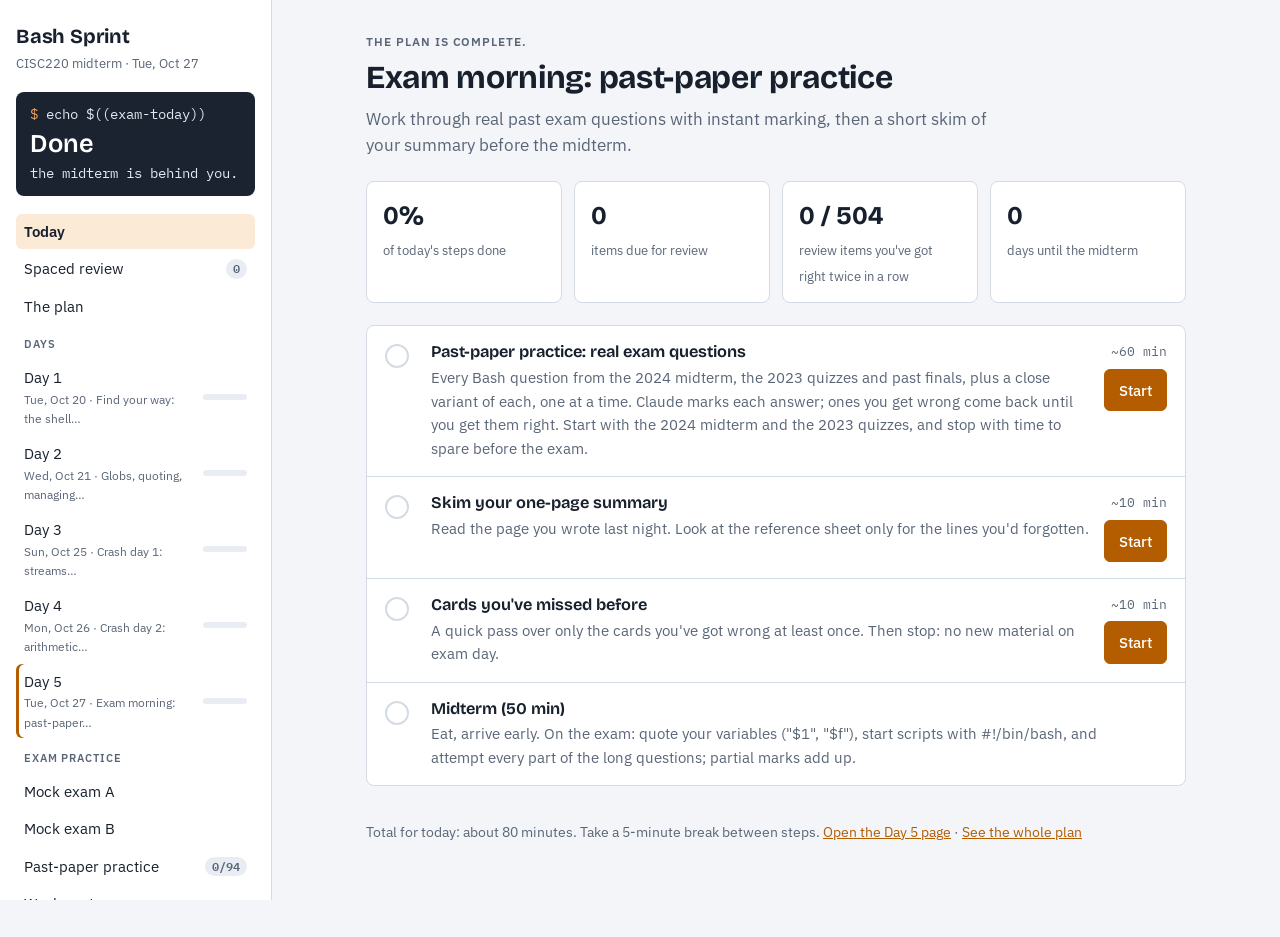
==== commit 9688d638: "Complete the practice bank: 2023 quizzes and 2024 midterm 94 questions from 7 papers (originals plus" ====
--- a/study-app/index.html
+++ b/study-app/index.html
@@ -252,7 +252,7 @@
 details > summary { cursor: pointer; color: var(--muted); }
 </style>
 <div class="shell"><aside class="rail" id="rail"></aside><main class="main" id="main"></main></div>
-<script>window.STUDY_DATA = {"days":[{"day":1,"title":"Find your way: the shell, the filesystem, and commands","goal":"Navigate the Linux filesystem with pwd, cd and ls using absolute and relative pathnames, read the structure of a command, and explain directories, inodes and exit status.","topics":[{"id":"d1-terminal","title":"Your first session in the terminal","notebook":"bash/cli_intro.ipynb","priority":"start","examNote":"Not tested directly, but you need all of it for everything else: the lessons, the drills, and practising scripts from Day 3 on.","blocks":[{"type":"md","text":"Everything in this course happens in a **terminal**: a window where you type instructions instead of clicking. This first lesson is hands-on. Keep this page open next to a terminal on your Ubuntu laptop and do every green *Do this now in your terminal* box as you reach it.\n\nNothing you do in this lesson can damage your computer."},{"type":"md","text":"### Open a terminal\n\nOn Ubuntu, press **Ctrl + Alt + T**. Or press the **Super** key (the one with the Windows logo), or click *Show Apps* (the grid of dots at the bottom of the dock), type `terminal`, and click **Terminal**.\n\nA window opens with one line of text that ends in a `$` and a blinking cursor. That line is the **prompt**. It looks something like this:"},{"type":"code","code":"student@ubuntu:~$","caption":"The prompt. Yours shows your own user name and computer name."},{"type":"md","text":"Reading it left to right:\n\n| Part | Meaning |\n|---|---|\n| `student` | your user name |\n| `@ubuntu` | the name of the computer |\n| `:~` | the folder you are currently in. `~` is short for your **home folder**, where your Documents, Downloads and so on live |\n| `$` | the shell is ready for you to type a command |\n\nThe program reading what you type is called the **shell**. On Ubuntu (and in this course) the shell is **Bash**."},{"type":"try","text":"Open a terminal now. Find your user name, the computer name and the `~` in your prompt."},{"type":"md","text":"### Your first command\n\nType a command after the `$`, then press **Enter** to run it. The shell runs it, prints the result (the **output**), and then shows a fresh prompt so you can type the next one."},{"type":"try","text":"Type `echo hello` and press Enter. You should see `hello` printed, then a new prompt."},{"type":"md","text":"In this app and in the course notebooks, a box like the one below is a recording of a terminal session. A line that starts with `$ ` is what someone **typed**; the other lines are what the computer **printed**. **Don't type the `$`**: it's the prompt, and it's already there."},{"type":"code","code":"$ echo hello\nhello\n$ pwd\n/home/student\n$ ls\nDesktop  Documents  Downloads  Music  Pictures  Public  Templates  Videos","caption":"Your list of folders may be slightly different (for example, you may also see `snap`)."},{"type":"md","text":"- `echo` prints whatever you put after it.\n- `pwd` (*print working directory*) prints which folder you are in, written out in full. `/home/student` is the full name of the folder that `~` stands for.\n- `ls` (*list*) prints the names of the files and folders in the folder you are in. These are the same folders you see in Ubuntu's **Files** app."},{"type":"try","text":"Run `pwd`, then `ls`. Open the Files app and compare: the names `ls` printed are the folders shown in your Home folder."},{"type":"check","q":"In the recording\n\n```\n$ ls\nDesktop  Documents\n```\n\nwhat exactly did the person type, and what did the computer print?","a":"They typed `ls` (then pressed Enter). The computer printed `Desktop  Documents`. The `$ ` is the prompt and is never typed."},{"type":"md","text":"### When something goes wrong\n\nMistakes are normal and harmless. The three you will meet first:\n\n**1. A typo.** If the first word isn't a command Bash knows, it says so and gives you the prompt back. Just type it again correctly."},{"type":"code","code":"$ ecoh hello\nCommand 'ecoh' not found, did you mean:\n  command 'echo' from deb coreutils (9.4-3ubuntu6)\nTry: sudo apt install <deb name>\n$ echo hello\nhello","caption":"Ubuntu suggests the command you probably meant. The exact text varies; ignore the advice about installing packages."},{"type":"md","text":"**2. The terminal seems frozen.** Some commands wait for you to type more. For example, `cat` with nothing after it waits for you to type text. If there's no prompt and nothing is happening, press **Ctrl + C**. That stops the running command and brings the prompt back.\n\n**3. A `>` prompt appears.** If you type a quotation mark `\"` and forget to close it, Bash thinks your command continues on the next line and shows `> `. Press **Ctrl + C** and type the command again."},{"type":"try","text":"Type `cat` and press Enter. Nothing comes back. Now press **Ctrl + C**: the prompt returns. Then type `echo \"oops` (with no closing quote), press Enter, see the `>`, and press **Ctrl + C** again."},{"type":"check","q":"You typed a command and now there is no prompt and nothing is happening. What do you press?","a":"**Ctrl + C**. It stops (interrupts) the running command and gives you the prompt back."},{"type":"md","text":"### Copy and paste in the terminal\n\nIn the terminal, **Ctrl + C does not copy**: it stops the running command, as you just saw. Use these instead:\n\n| To | Press |\n|---|---|\n| copy selected text | **Ctrl + Shift + C** |\n| paste | **Ctrl + Shift + V**, or right-click and choose *Paste* |\n\nTo copy a command from this app, select it with the mouse and press Ctrl + C *in the browser*. Then paste it *in the terminal* with **Ctrl + Shift + V**."},{"type":"pitfall","text":"Pressing Ctrl + V in the terminal doesn't paste. Use **Ctrl + Shift + V**."},{"type":"md","text":"### Save typing\n\n- **Up arrow**: brings back the previous command, so you can fix a typo and press Enter again. Press it more times to go further back.\n- **Tab**: finishes a file or command name for you. Type `ech` and press Tab, and Bash completes it to `echo`. If nothing happens, more than one name matches: press Tab again to see them all, type a few more letters, and press Tab again.\n- **`clear`** (or **Ctrl + L**): wipes the screen. Your files are not affected."},{"type":"try","text":"Press the Up arrow a few times to see your earlier commands. Then type `pw` and press Tab twice: Bash lists every command that starts with `pw` (there are several, so it can't choose one for you). Type `d` to make `pwd` and press Enter. Last, type `ls Doc`, press Tab (Bash completes it to `ls Documents/`), and press Enter."},{"type":"md","text":"### Make a practice folder\n\nThe command `mkdir NAME` (*make directory*) creates a new folder called NAME inside the folder you are in. (*Directory* is the Unix word for a folder.) `cd NAME` (*change directory*) moves you into that folder. Like most commands, both print nothing when they work. You'll learn much more about `cd` later today, and more about `mkdir` on Day 2. Here they make a folder called `practice` and go into it:"},{"type":"code","code":"$ mkdir practice\n$ cd practice\n$ pwd\n/home/student/practice","caption":"The prompt changes to `student@ubuntu:~/practice$` because you are now inside practice."},{"type":"try","text":"Run those three commands. Check that your prompt now ends in `~/practice$`."},{"type":"md","text":"### Write a file with nano\n\nYou'll often need to write a file: an answers file for the drills, and later your own scripts. You'll do it with **nano**, a simple **text editor** that runs inside the terminal. A text editor is like a very plain Word: it saves exactly the characters you type and nothing else.\n\nTo open a file, type `nano`, a space, and the file name. If the file doesn't exist yet, nano creates it in the folder you are in when you save."},{"type":"code","code":"$ nano notes.txt","caption":"The terminal window turns into the editor."},{"type":"md","text":"nano fills the terminal window. The file name is at the top, a blinking cursor shows where you'll type, and the bottom two lines list shortcuts. In that list, **`^` means the Ctrl key**, so `^X Exit` means *press Ctrl + X to exit*.\n\nThe mouse doesn't move the cursor in nano: use the **arrow keys**. The keys you need:\n\n| To | Press |\n|---|---|\n| type text | just type; Enter starts a new line |\n| **save** (*Write Out*) | **Ctrl + O**, then **Enter** to keep the file name shown |\n| **exit** | **Ctrl + X** |\n| exit with unsaved changes | Ctrl + X, then **Y** (yes, save), then **Enter** |\n| paste text you copied | **Ctrl + Shift + V**, same as in the terminal |\n| delete (cut) the whole current line | **Ctrl + K** |\n\nAfter you exit, you're back at your normal prompt in the same folder, and `cat` prints what you saved:"},{"type":"code","code":"$ cat notes.txt\nmy first file\nCtrl+C stops a command; Ctrl+Shift+V pastes\n$ ls\nnotes.txt"},{"type":"try","text":"In your practice folder, run `nano notes.txt`. Type two lines, save with **Ctrl + O** then **Enter**, and exit with **Ctrl + X**. Then run `cat notes.txt` and `ls` to check that the file was saved."},{"type":"pitfall","text":"If you press Ctrl + X with unsaved changes, nano asks *Save modified buffer?* at the bottom. Press **Y** then **Enter** to save. Press **N** only if you want to throw the changes away."},{"type":"md","text":"**Prefer a normal window?** Ubuntu also has a graphical editor, **Text Editor** (the command `gnome-text-editor notes.txt`, or `gedit notes.txt` on older Ubuntu). It saves the same plain text, so you can use it if you like. This app uses nano everywhere because it works the same in any terminal."},{"type":"check","q":"You saved `notes.txt` in your `practice` folder. Which command shows what's in it?","a":"`cat notes.txt`, run while you are in the `practice` folder."},{"type":"md","text":"### Key points\n\n- **Ctrl + Alt + T** opens a terminal. The prompt `user@computer:~$` means the shell is ready, and `~` is your home folder.\n- Type a command and press **Enter**. In recordings, the `$ ` is the prompt: don't type it.\n- **Ctrl + C** stops a stuck command. Copy and paste in the terminal with **Ctrl + Shift + C / V**.\n- Use **Up arrow** to repeat a command and **Tab** to complete a name.\n- `nano FILE` opens a file to edit: **Ctrl + O**, Enter saves, **Ctrl + X** exits. `cat FILE` prints it."}]},{"id":"d1-start","title":"Before you start: terminal, shell, and a little history","notebook":"bash/history.ipynb, bash/rules_of_the_unix_philosophy.ipynb","priority":"low","examNote":"The history and the 17 rules have not been asked on past tests; skim them. The **vocabulary** in the first half of this lesson (terminal, shell, prompt, command, option, argument) is used in every other lesson, so learn it well.","blocks":[{"type":"md","text":"### Welcome\n\nThis course asks you to control a Linux computer by **typing commands** instead of clicking. Today you learn the words people use for this, how files are organised, and your first commands. Keep practising in the **real Ubuntu terminal** you opened in the first lesson (**Ctrl + Alt + T**) and type the examples yourself. Reading is not enough; your fingers must learn the commands too, because the midterm is handwritten with no aids.\n\n### Five words you need\n\n- A **terminal** is the window you type into. Long ago it was a real machine (a keyboard plus a printer or screen). Today it is a program called a *terminal emulator*.\n- A **shell** is the program running inside the terminal. It reads the text you type, works out what it means, and runs it. Our shell is **Bash**.\n- The **prompt** is the text the shell prints when it is ready for you, often ending in `$`. In these notes a line that starts with `$ ` is something *you* type; lines without it are what the computer prints back. Do not type the `$`.\n- A **command** is the first word you type: the name of the thing to run, such as `echo` or `ls`.\n- An **argument** is a word after the command that tells it *what to act on*. Words are separated by spaces. An **option** is a special argument that starts with `-` and changes *how* the command behaves.\n\nYou press **Enter** to run what you typed."},{"type":"code","code":"$ echo Hello there\nHello there\n$ ls\nanimals.txt  courses  fruits.txt","caption":"Two commands. `echo` is the command and `Hello` and `there` are its two arguments. `ls` has no arguments."},{"type":"check","q":"In `echo Hello there`, which word is the command and which words are arguments?","a":"`echo` is the command; `Hello` and `there` are two arguments (the shell splits words at spaces)."},{"type":"check","q":"What is the difference between the terminal and the shell?","a":"The terminal is the window/program you type into and read from. The shell (Bash) is the program inside it that interprets what you type and runs the commands."},{"type":"md","text":"### A very short history\n\nAn **operating system** (OS) is the system software that manages the hardware and gives other programs an interface to it (Windows and macOS are examples). The **kernel** is the core of the OS that sits between the hardware and applications.\n\n- **UNIX** was developed at Bell Labs. It was one of the first *portable* operating systems because it was written mostly in **C** instead of machine-specific assembly language.\n- In **1983** Richard Stallman started the **GNU** project to build a free, UNIX-like OS. GNU produced the tools but its kernel (Hurd) was never finished.\n- In **1991** Linus Torvalds announced a free kernel, **Linux**, built using GNU tools. Together they make **GNU/Linux** (usually just \"Linux\"). Strictly, *Linux is the kernel*.\n- Linux dominates servers, the cloud and supercomputers; Android is derived from it.\n- **POSIX** is a set of standards that keeps UNIX-like systems compatible.\n- **Bash** stands for **Bourne Again SHell**; it replaced the older UNIX Bourne shell and is the default shell on many Linux distributions."},{"type":"check","q":"Strictly speaking, what part of GNU/Linux is \"Linux\"?","a":"The kernel. GNU supplied most of the tools around it."},{"type":"md","text":"### The Unix philosophy (skim)\n\nEric Raymond lists 17 rules. Four of them explain how the commands you will meet behave:\n\n- **Modularity / Composition**: write small, simple programs that can be connected to other programs. This is why we build answers by joining small commands (the next lesson shows the pipe `|`, which does exactly that).\n- **Silence**: when a program has nothing surprising to say, it says nothing. `cd` and `mkdir` print nothing when they succeed.\n- **Repair**: when you must fail, fail noisily and as soon as possible. A failing command prints an error message and reports failure through its *exit status* (the last lesson today)."},{"type":"why","q":"Why does `cd courses` print nothing at all when it works?","a":"The Rule of Silence: success is the unsurprising case, so the command stays quiet. You learn about failure from an error message and a non-zero exit status instead."},{"type":"md","text":"### Key points\n\n- Terminal = window you type in; shell = program that interprets your typing; Bash = Bourne Again SHell.\n- Command line: `command -options arguments`, words separated by spaces, run with Enter.\n- Linux is the kernel; GNU/Linux is the whole OS; UNIX came from Bell Labs and was written in C.\n- Unix programs are small, combinable, quiet on success and noisy on failure."}]},{"id":"d1-cli","title":"First commands at the command line","notebook":"bash/cli_intro.ipynb","priority":"medium","examNote":"`echo` and `cat` appear constantly in exam answers (Quiz 1 asked how to overwrite a file using `echo` and a redirection; Assignment 1 Q3 asked you to `cat` a file using a relative path). Pipes return in the streams lesson.","blocks":[{"type":"md","text":"Bash gives you a **command line interface** (CLI): you type a command and press Enter. A Linux system has thousands of commands, and each has options and inputs. This lesson tries a few. For the examples, suppose the current directory (the folder you are in) contains two small text files from the course notebooks:\n\n- `animals.txt` with the lines `cat`, `zebra`, `dog`, `armadillo`\n- `fruits.txt` with the lines `strawberry`, `mango`, `pineapple`, `apple`\n\n### `echo`: print its arguments\n\n`echo` prints its arguments, separated by single spaces, followed by a newline. Quotes group words into one argument and are not printed."},{"type":"try","text":"Make the two files so you can run every example yourself. In the terminal, `cd practice` (the folder from the first lesson). Run `nano animals.txt`, type the four animals one per line, save and close. Do the same for `fruits.txt`. Then type each example below and compare what you get."},{"type":"code","code":"$ echo \"Hello, world!\"\nHello, world!\n$ echo one   two     three\none two three\n$ echo \"one   two\"\none   two"},{"type":"why","q":"Why does `echo one   two     three` print the words with only single spaces between them?","a":"The shell splits the line into words at spaces before running `echo`, so `echo` receives three separate arguments and joins them with one space. With quotes, `\"one   two\"` is one argument that contains the spaces, so they are kept."},{"type":"md","text":"### `ls`: list files\n\n`ls` lists the files in the current working directory (the directory you are \"in\"; the next lesson explains this properly)."},{"type":"code","code":"$ ls\nanimals.txt  courses  fruits.txt"},{"type":"md","text":"### `cat`: concatenate and print files\n\n`cat` (short for *concatenate*) prints the contents of each file named as an argument, one after another."},{"type":"code","code":"$ cat animals.txt\ncat\nzebra\ndog\narmadillo\n$ cat animals.txt fruits.txt\ncat\nzebra\ndog\narmadillo\nstrawberry\nmango\npineapple\napple"},{"type":"check","q":"What single command prints `fruits.txt` and then `animals.txt` (in that order)?","a":"`cat fruits.txt animals.txt`. `cat` prints its files in the order given."},{"type":"md","text":"### `sort` and the pipe `|`\n\n`sort` prints the lines of a file in sorted order. It does **not** change the file.\n\nA **pipe** `|` sends the output of the command on its left into the input of the command on its right. This is the Rule of Composition in action: two small commands combined."},{"type":"code","code":"$ sort animals.txt\narmadillo\ncat\ndog\nzebra\n$ cat animals.txt fruits.txt | sort\napple\narmadillo\ncat\ndog\nmango\npineapple\nstrawberry\nzebra"},{"type":"check","q":"In `cat animals.txt fruits.txt | sort`, where does `sort` get its input from?","a":"From the pipe: the output of `cat` (both files joined) becomes the input of `sort`. `sort` is given no filename argument."},{"type":"md","text":"### `grep`, `date`, `cal` and friends\n\n`grep PATTERN FILE` prints the lines of FILE that match a pattern (a *regular expression*, covered on Day 4). `^a` means \"starts with a\"."},{"type":"code","code":"$ grep ^a animals.txt\narmadillo\n$ grep p fruits.txt\npineapple\napple"},{"type":"md","text":"- `date` prints the current date and time; with the option `-Idate` it prints only the date, like `2026-10-18`.\n- `cal` prints a calendar of this month; `cal -y` prints the whole year.\n- Silly ones from the notebook: `fortune` prints a random saying, `fortune | cowsay` makes a cow say it, `fortune | toilet` prints it in big letters.\n\nUbuntu doesn't always come with `cal`, `fortune`, `cowsay` and `toilet`. If you get *command not found* and want to try them, run `sudo apt install ncal fortune-mod cowsay toilet` (`sudo` runs a command as the administrator and asks for your password; `apt install` installs software). This is optional.\n\nThe point: most commands accept **options** that change what they do, and the output of one command can be fed to another."},{"type":"pitfall","text":"The command is `ls` (ell ess), not `1s` (one ess). And Bash is case sensitive: `LS`, `Echo` and `CAT` are not commands, and `Animals.txt` is a different file from `animals.txt`."},{"type":"md","text":"### Key points\n\n- `echo ARGS` prints its arguments separated by single spaces; quotes keep spaces inside one argument.\n- `cat FILE...` prints files in the order given; `sort FILE` prints lines sorted (file unchanged).\n- `cmd1 | cmd2` feeds cmd1's output into cmd2.\n- `grep PATTERN FILE` prints matching lines; `^a` = starts with `a`.\n- Everything is case sensitive."}]},{"id":"d1-filesystem","title":"The filesystem, paths, cd and pwd","notebook":"bash/filesystem.ipynb","priority":"high","examNote":"Very high. Quiz 1 Q1 (6 marks) drew a directory tree and asked: the symbol for the root directory (`/`), an absolute pathname, and several \"what single command would you use\" parts using relative paths. Quiz 1 Q2A asked what a directory contains (**the mapping of filenames to inodes**). Assignment 1 Q0-Q5 were `pwd`, absolute and relative pathnames, `cat` with a relative path, `ls . ../../exam/c_src`, and `cd ../../../marking/A1`.","blocks":[{"type":"md","text":"A **filesystem** is the part of the OS that controls how data is stored on a device (disk, USB drive, ...) and found again. Data is stored in **files**, files have **names**, and files are grouped into **directories** (what a GUI calls folders). Directories can contain other directories, giving a tree.\n\nA Unix file is \"just a big bag of bytes\". Even hardware devices appear as special files (*device special files*), so programs can read and write them like any other file.\n\n### Inodes: where a file's information lives\n\nFor every file, Unix keeps an **inode** that stores information *about* the file:\n\n- the device it is on, the **file type**, the **owner** (user ID), the **size**\n- times of creation, last modification and last access\n- where to find the file's contents on the device\n\nEach inode has an **inode number**, unique on its device (two different devices can reuse the same number).\n\nNotice what is **missing**: the inode does **not** store the file's name."},{"type":"md","text":"### A directory maps filenames to inodes\n\nFilenames are stored in **directories**. A directory is itself a file whose contents are basically a table **mapping filenames to inode numbers**:\n\n| inode number | filename |\n|---|---|\n| 662400 | `images/` |\n| 662411 | `animals.txt` |\n| 661257 | `cli_intro.ipynb` |\n\nEach row (a name pointing at an inode) is called a **hard link**. Every file has at least one hard link; a file can have several names (several hard links), but Linux does not allow extra hard links to a directory.\n\nOrdinary files holding data are called **regular files**. Directories are files too, but they are **not** regular files."},{"type":"check","q":"In Linux, a directory is a file that contains what information?","a":"The mapping of filenames to inodes (inode numbers). This exact question was Quiz 1 Q2A."},{"type":"why","q":"Why can one file have two different names?","a":"Because the name is not stored in the file's inode. Names live in directories as entries pointing to an inode number, so two directory entries (hard links) can point to the same inode. Edit through one name and the other name shows the change, since there is only one file."},{"type":"md","text":"### The root directory `/` and the standard layout\n\nThe Linux tree has one top directory, called **root** or **slash**, and its name is the single character **`/`**. Every other directory is inside it. The *Filesystem Hierarchy Standard* says what goes where. A few you should recognise:\n\n| Directory | Holds |\n|---|---|\n| `/bin` | essential command programs (e.g. `ls`) |\n| `/etc` | system configuration |\n| `/home` | users' home directories, e.g. `/home/user1` |\n| `/tmp` | temporary files |\n| `/usr` | secondary hierarchy (many more programs) |\n| `/dev` | device files |\n\n### Where am I? `pwd`, `cd`, `ls`\n\nThe shell always has a **current working directory** (cwd): the directory you are \"in\".\n\n- `pwd` (*print working directory*) prints the absolute pathname of the cwd.\n- `cd DIR` (*change directory*) makes DIR the cwd. It prints nothing on success.\n- `ls DIR` lists the files in DIR; `ls` alone lists the cwd."},{"type":"code","code":"$ cd /\n$ pwd\n/\n$ ls home\nuser1  user2\n$ cd home/user1\n$ pwd\n/home/user1"},{"type":"try","text":"On your own computer: run `cd /`, then `pwd` and `ls`. You should see `bin`, `etc`, `home`, `tmp`, `usr` and more. Then run `ls home`: it lists the home directories (yours is there). Run `cd` on its own to go back home, and `pwd` to check."},{"type":"check","q":"What symbol is the name of the root directory?","a":"`/` (slash). Quiz 1 Q1A."},{"type":"md","text":"For the rest of this lesson, use this tree (it is the same one the drills use):\n\n```\n/\n└── home\n    ├── user1\n    │   ├── animals.txt\n    │   ├── fruits.txt\n    │   └── courses\n    │       ├── CISC204\n    │       │   └── a1.txt\n    │       └── CISC220\n    │           ├── .draft\n    │           ├── lab1.sh\n    │           └── notes.txt\n    └── user2\n        └── courses\n            ├── CISC204\n            └── CISC352\n                └── readme.txt\n```\n\n### Absolute pathnames\n\nA **pathname** names a file by its location. An **absolute pathname** starts at the root, so it **begins with `/`**, and lists every directory on the way, separated by `/`:\n\n- `/home/user1/courses/CISC220/notes.txt`\n- `/home/user2/courses/CISC352`\n\nAn absolute pathname means the same file no matter what the current directory is.\n\n### Relative pathnames\n\nA **relative pathname** does **not** start with `/`. It is read starting **from the current working directory**. If the cwd is `/home/user1`, then `courses/CISC220/notes.txt` means `/home/user1/courses/CISC220/notes.txt`. If the cwd is `/home/user1/courses`, then the same file is just `CISC220/notes.txt`."},{"type":"check","q":"Using the tree above, what is the absolute pathname of `readme.txt`?","a":"`/home/user2/courses/CISC352/readme.txt`"},{"type":"check","q":"The cwd is `/home/user1`. Give a relative pathname for `a1.txt`.","a":"`courses/CISC204/a1.txt` (no leading `/`)."},{"type":"md","text":"### `.` `..` and `~`\n\nThree special names make relative paths powerful:\n\n| Name | Means |\n|---|---|\n| `.` | the current directory |\n| `..` | the **parent** of the current directory (one level up) |\n| `~` | your **home directory** (e.g. `/home/user1`) |\n\nEvery directory contains the entries `.` and `..`, so they can be used in the middle of a path too: `../..` goes up two levels, and `../../user2` goes up two levels and then down into `user2`.\n\nTo get from one directory to another with a relative path: go **up** with `..` until you reach a directory the two have in common, then go **down** by names."},{"type":"code","code":"$ pwd\n/home/user1/courses/CISC220\n$ cd ..\n$ pwd\n/home/user1/courses\n$ cd ../../user2/courses/CISC352\n$ pwd\n/home/user2/courses/CISC352\n$ cat ../../../user1/courses/CISC204/a1.txt\nAssignment 1: due Friday","caption":"From CISC352 we go up three times (courses, user2, home) and then down to user1's file."},{"type":"check","q":"The cwd is `/home/user2/courses/CISC352`. Write a relative pathname for `/home/user2/courses/CISC204`.","a":"`../CISC204`. Up one level to `courses`, then down into `CISC204`."},{"type":"md","text":"### More about `cd`\n\n| Command | Effect |\n|---|---|\n| `cd` | go to your home directory |\n| `cd ~` | same: `~` expands to your home directory |\n| `cd .` | stay where you are |\n| `cd ..` | go to the parent directory |\n| `cd ../..` | go up two levels |\n| `cd -` | go back to the **previous** working directory and print its absolute path |\n| `cd ~-` | same as `cd -` but prints nothing |\n\nYou can always use either kind of path: `cd /home/user2` (absolute) works from anywhere; `cd ../user2` (relative) works only from a directory whose parent contains `user2`."},{"type":"code","code":"$ cd /usr\n$ cd\n$ pwd\n/home/user1\n$ cd -\n/usr\n$ pwd\n/usr"},{"type":"try","text":"Run `cd /usr`, then `cd`, then `cd -`. The last one prints `/usr`. Run `pwd` to confirm you are back in `/usr`, then `cd ..` and `pwd` (you are now in `/`)."},{"type":"check","q":"You type `cd /tmp` and then `cd /etc`. What does `cd -` do now?","a":"It goes back to `/tmp` (the previous working directory) and prints `/tmp`."},{"type":"md","text":"### Built-in commands and getting help\n\n`cd` and `pwd` are **built-in shell commands**: they are part of Bash itself. `ls` is a separate **program** that Bash runs (the file `/usr/bin/ls`). This matters for documentation:\n\n- `help cd`, `help pwd` describe built-ins. The notebook also mentions `man builtins`; on Ubuntu that page is called `man bash-builtins`.\n- `man ls` shows the manual page of a program. Press **q** to quit it and get your prompt back (more in the next lesson)."},{"type":"pitfall","text":"Do not start a relative pathname with `/`. `/courses/CISC220` means a directory `courses` directly inside the root, which does not exist. If the path is relative to where you are, its first character is a name, `.` or `..`, never `/`."},{"type":"pitfall","text":"`..` is the parent of the **current** directory, not of the file you are thinking about. Before writing a relative path, write down the cwd and count the levels up from *there*."},{"type":"md","text":"### Key points\n\n- A directory is a file containing the **mapping of filenames to inodes**; the inode stores everything else (type, owner, size, times, where the data is) but **not the name**.\n- The root directory is `/`. Absolute pathnames start with `/`; relative pathnames start from the cwd.\n- `.` = here, `..` = parent, `~` = home; `cd` alone goes home, `cd -` goes back.\n- `pwd` prints the absolute pathname of the cwd.\n- `cd` and `pwd` are built-ins (`help cd`); `ls` is a program (`man ls`)."}]},{"id":"d1-commands","title":"Commands: types, options, help, lists, exit status","notebook":"bash/commands.ipynb","priority":"high","examNote":"Quiz 1 Q2B: \"If a command completes without errors, what is its exit status?\" (**0**). Assignment 1 Q6-Q9 needed `ls` options such as `-1`, `-d`, `-l`, `-S`, `-r` and `-a`/`-A` on the right files; Quiz 1 Q1F used `ls -a`. Expect several short \"what single command\" parts that test exactly one option.","blocks":[{"type":"md","text":"### Four kinds of command\n\nThe word you type first can be one of four things:\n\n1. a **shell built-in** (part of Bash): `cd`, `pwd`, `echo`, `help`, `history`, `type`\n2. an **executable program** stored in a file: `ls`, `cat`, `cal` (a compiled C program or a script)\n3. an **alias**: a shortcut name for a longer command\n4. a **shell function**: a function written in the shell language (Day 6)\n\n`type NAME` tells you which kind a command is. `which NAME` prints the pathname of an executable program (and prints nothing for a built-in like `cd`, because there is no file)."},{"type":"code","code":"$ type cd\ncd is a shell builtin\n$ type cat\ncat is /usr/bin/cat\n$ which ls\n/usr/bin/ls\n$ which cd\n$","caption":"In an interactive Ubuntu terminal `type ls` prints ls is aliased to `ls --color=auto' because Ubuntu defines an alias for ls; inside a script it prints ls is /usr/bin/ls."},{"type":"check","q":"What single command tells you whether `pwd` is a built-in or a program?","a":"`type pwd` (it prints `pwd is a shell builtin`)."},{"type":"md","text":"### Command structure: `command -options arguments`\n\n- **command**: the name of the program (or built-in) to run\n- **-options**: optional flags that modify the behaviour, written with a leading `-`\n- **arguments**: a space-separated list of things the command acts on (often optional)\n\n`ls` lists *information about files*. Its argument can be a directory (list what is inside) or a regular file (list that file).\n\n- `ls -s ls` (run in `/usr/bin`): option `-s` (size in blocks), argument `ls`.\n- `ls -s -h ls`: two options; `-h` means human-readable sizes (K, M, G).\n- `ls -sh ls`: the same, because most commands let you **combine** single-letter options after one `-`.\n- **Long options** start with two hyphens and are separated by spaces: `ls --almost-all --human-readable --size -1`."},{"type":"check","q":"Are `ls -l -a` and `ls -la` the same? Why?","a":"Yes. Single-letter options can be combined behind one hyphen, so `-la` is `-l` plus `-a`."},{"type":"md","text":"### `ls` options to know\n\n| Option | Long option | Meaning |\n|---|---|---|\n| `-a` | `--all` | list **all** files, including hidden ones (names starting with `.`), and `.` and `..` |\n| `-A` | `--almost-all` | like `-a` but without `.` and `..` |\n| `-d` | `--directory` | list the directory **itself**, not its contents |\n| `-F` | `--classify` | add a character showing the type (`/` directory, `*` executable) |\n| `-h` | `--human-readable` | with `-l` or `-s`, sizes like `4.0K` |\n| `-l` | | **long** format (permissions, owner, size, date, name) |\n| `-r` | `--reverse` | reverse the sort order |\n| `-s` | `--size` | print size in blocks |\n| `-t` | | sort by modification time, newest first |\n| `-1` | | **one** file per line (the digit one) |\n| `-S` | | sort by size, **largest first** (from `man ls`; used in Assignment 1) |\n\nA **hidden file** is just a file whose name starts with `.`; plain `ls` does not show it.\n\nWith the tree from the filesystem lesson, cwd `/home/user1/courses`:"},{"type":"code","code":"$ ls CISC220\nlab1.sh  notes.txt\n$ ls -a CISC220\n.  ..  .draft  lab1.sh  notes.txt\n$ ls -A CISC220\n.draft  lab1.sh  notes.txt\n$ ls -1 CISC220\nlab1.sh\nnotes.txt\n$ ls -d CISC220\nCISC220\n$ ls CISC204 CISC220\nCISC204:\na1.txt\n\nCISC220:\nlab1.sh  notes.txt","caption":"Given several directories, ls lists each one under a heading."},{"type":"check","q":"Why would you ever want `ls -d CISC220`, which just prints `CISC220`?","a":"Combined with `-l` it shows the *directory's own* information (`ls -ld CISC220`: its permissions, owner, date) instead of a long listing of every file inside it. Without `-d`, `ls` always opens a directory argument and lists its contents."},{"type":"code","code":"$ ls -S CISC220\nnotes.txt  lab1.sh\n$ ls -1Sr CISC220\nlab1.sh\nnotes.txt","caption":"notes.txt (58 bytes) is bigger than lab1.sh (25 bytes). -S puts the largest first; -r reverses that to smallest first."},{"type":"try","text":"In your home folder (run `cd` first), compare `ls`, `ls -a` and `ls -A`: the extra names starting with `.` are hidden files. Then try `ls -l`, `ls -1` and `ls -d Documents`."},{"type":"check","q":"What single command lists the files in CISC220 in long format, smallest first?","a":"`ls -lSr CISC220` (any order of the letters works, e.g. `ls -l -S -r CISC220`)."},{"type":"md","text":"### Getting help\n\n- `ls --help`: many programs print a usage summary with `--help`.\n- `help cd`: documentation for a **built-in**.\n- `man ls`: the **manual page** of a program. It is a reference, not a tutorial. The **SYNOPSIS** section shows the usage: anything in `[ ]` is optional and `...` means \"one or more\". For `ls` it reads `ls [OPTION]... [FILE]...`.\n\nIn a terminal `man` shows the page with the viewer `less`: press `f` (forward) and `b` (back) to move a page, `h` for help, `q` to quit.\n\nManual pages are grouped in **sections**, because one name can have several pages: **1** general commands, 2 system calls, 3 C library functions, 4 special files, 5 file formats, 6 games, **7** miscellaneous, 8 system administration. Put the section number before the name: `man 7 man` shows section 7's page about `man`, while `man man` shows the command."},{"type":"check","q":"What does `[OPTION]... [FILE]...` in a SYNOPSIS tell you?","a":"Options are optional and you may give several; filenames are optional and you may give several."},{"type":"md","text":"### History and Tab completion (time savers)\n\n- **Up/Down arrows** cycle through the commands you typed before. `history` lists them with numbers.\n- **Tab** completes a partly typed command or filename: type `cd /u` then Tab and Bash fills in `cd /usr/`. If several names match, press Tab twice to see them all. Use Tab constantly; it prevents typos in long paths."},{"type":"md","text":"### Exit status\n\nEvery command, when it finishes, sets an **exit status**: a number that says whether it worked.\n\n- **0 means success.**\n- A non-zero value (1 to 255) means some kind of failure.\n\nThe shell stores the exit status of the most recent command under the name `?`. To see it, run `echo $?` straight after the command: before `echo` runs, the shell replaces `$?` with that number."},{"type":"code","code":"$ ls courses\nCISC204  CISC220\n$ echo $?\n0\n$ ls missing\nls: cannot access 'missing': No such file or directory\n$ echo $?\n2\n$ cd missing\nbash: cd: missing: No such file or directory\n$ echo $?\n1"},{"type":"try","text":"Run `ls`, then `echo $?` (you should see `0`). Then run `ls nothing_here`, then `echo $?` (you should see `2`)."},{"type":"check","q":"A command finished without any errors. What is its exit status, and how do you print it?","a":"0. Print it with `echo $?` straight after the command."},{"type":"why","q":"Why does `echo $?` typed twice in a row print 0 the second time even if the first printed 2?","a":"`$?` is the status of the *most recent* command. The second `echo $?` reports on the first `echo`, which succeeded."},{"type":"md","text":"### Lists of commands: `;` `&` `&&` `||`\n\n| Form | Meaning |\n|---|---|\n| `cmd1; cmd2` | run cmd1, wait, then run cmd2 (always) |\n| `cmd &` | run cmd in the **background**; the shell does not wait |\n| `cmd1 && cmd2` | run cmd2 **only if cmd1 succeeded** (exit status 0) |\n\nAnd the fourth operator, two pipe characters:\n\n- `cmd1 || cmd2`: run cmd2 **only if cmd1 failed** (non-zero exit status).\n\nThe status of a list is the status of the last command that ran."},{"type":"code","code":"$ cd ~; pwd\n/home/user1\n$ cd missing && ls\nbash: cd: missing: No such file or directory\n$ cd drafts || mkdir drafts; cd drafts; pwd\nbash: cd: drafts: No such file or directory\n/home/user1/drafts","caption":"`ls` is skipped because `cd missing` failed. In the last line `mkdir` runs because `cd drafts` failed, then the new directory is entered."},{"type":"check","q":"Write one line that changes into `courses` and, only if that works, lists it.","a":"`cd courses && ls`"},{"type":"pitfall","text":"`&&` means \"if it succeeded\", not \"and also always\". Use `;` when the second command should run no matter what."},{"type":"pitfall","text":"`ls -a` and `ls -A` differ only in `.` and `..`. If a question says \"including hidden files\", `-a` is the standard answer (Quiz 1 accepted `ls -a`); `-A` is also correct unless `.`/`..` must be excluded or included explicitly."},{"type":"md","text":"### Key points\n\n- Kinds of command: built-in, executable program, alias, function. Check with `type`; `which` finds programs.\n- Structure: `command -options arguments`; short options combine (`-lSr`), long options use `--`.\n- Know `ls -a -A -d -l -1 -r -S -t -s -h -F`.\n- Help: `help` for built-ins, `man` (sections: 1 commands, 7 misc) and `--help` for programs.\n- Exit status **0 = success**, non-zero = failure; read it with `$?`. `&&` runs on success, `||` on failure, `;` always."}]}],"flashcards":[{"id":"d1-fc-t1","topic":"d1-terminal","front":"How do you open a terminal on Ubuntu?","back":"**Ctrl + Alt + T** (or Show Apps → Terminal)."},{"id":"d1-fc-t2","topic":"d1-terminal","front":"In the prompt `student@ubuntu:~$`, what do `~` and `$` mean?","back":"`~` shows which folder you are in: here, your home folder. `$` means the shell is ready for a command."},{"id":"d1-fc-t3","topic":"d1-terminal","front":"A command is stuck: no prompt, nothing happening. What do you press?","back":"**Ctrl + C** stops the running command and brings the prompt back."},{"id":"d1-fc-t4","topic":"d1-terminal","front":"How do you paste into the terminal?","back":"**Ctrl + Shift + V** (or right-click → Paste). Plain Ctrl + V doesn't paste there."},{"id":"d1-fc-t5","topic":"d1-terminal","front":"In a recording like `$ ls`, do you type the `$`?","back":"No. `$ ` is the prompt. You type only what comes after it (`ls`)."},{"id":"d1-fc-t6","topic":"d1-terminal","front":"Which key brings back your previous command?","back":"The **Up arrow**."},{"id":"d1-fc-t7","topic":"d1-terminal","front":"How do you open the file `notes.txt` in a text editor from the terminal?","back":"`nano notes.txt`. Save with **Ctrl + O** then Enter; exit with **Ctrl + X**."},{"id":"d1-fc-01","topic":"d1-start","front":"What is a terminal (today)?","back":"A program (terminal emulator) that gives you a window to type commands into and read output from."},{"id":"d1-fc-02","topic":"d1-start","front":"What is a shell?","back":"The program that interprets the text you type into the terminal and runs the commands. Ours is Bash."},{"id":"d1-fc-03","topic":"d1-start","front":"What does Bash stand for?","back":"Bourne Again SHell (it replaced the UNIX Bourne shell)."},{"id":"d1-fc-04","topic":"d1-start","front":"In `ls -l courses`, name the command, the option and the argument.","back":"Command `ls`, option `-l`, argument `courses`."},{"id":"d1-fc-05","topic":"d1-start","front":"What is the prompt?","back":"The text the shell prints (often ending in `$`) to show it is ready for a command. In notes, don't type the `$`."},{"id":"d1-fc-06","topic":"d1-start","front":"Strictly, what is Linux?","back":"The kernel of the GNU/Linux operating system (the part between hardware and applications)."},{"id":"d1-fc-07","topic":"d1-start","front":"Rule of Silence / Rule of Repair?","back":"Silence: say nothing when there is nothing surprising (`cd` prints nothing on success). Repair: when you must fail, fail noisily and as soon as possible."},{"id":"d1-fc-08","topic":"d1-cli","front":"What does `echo a    b` print, and why?","back":"`a b`. The shell splits the line into two arguments; echo joins them with one space."},{"id":"d1-fc-09","topic":"d1-cli","front":"What does `cat` stand for and do?","back":"Concatenate: prints the contents of each file argument, in the order given."},{"id":"d1-fc-10","topic":"d1-cli","front":"What does the pipe in `cmd1 | cmd2` do?","back":"Sends the output of cmd1 into the input of cmd2."},{"id":"d1-fc-11","topic":"d1-cli","front":"Does `sort animals.txt` change animals.txt?","back":"No. It prints the sorted lines; the file is unchanged."},{"id":"d1-fc-12","topic":"d1-cli","front":"What does `grep ^a animals.txt` print?","back":"The lines of animals.txt that start with `a`."},{"id":"d1-fc-13","topic":"d1-filesystem","front":"In Linux, a directory is a file that contains what?","back":"The mapping of filenames to inodes (inode numbers)."},{"id":"d1-fc-14","topic":"d1-filesystem","front":"Name four things an inode stores. What does it NOT store?","back":"Device, file type, owner (user ID), size, creation/modification/access times, where the contents are. It does **not** store the filename."},{"id":"d1-fc-15","topic":"d1-filesystem","front":"Is an inode number unique across the whole filesystem?","back":"No, only on a given device; different devices can use the same inode number."},{"id":"d1-fc-16","topic":"d1-filesystem","front":"What is a hard link?","back":"A directory entry mapping a filename to a file (inode). Every file has at least one."},{"id":"d1-fc-17","topic":"d1-filesystem","front":"What is a regular file? Is a directory one?","back":"An ordinary file holding data. A directory is a file but not a regular file."},{"id":"d1-fc-18","topic":"d1-filesystem","front":"Name of the root directory?","back":"`/` (slash)."},{"id":"d1-fc-19","topic":"d1-filesystem","front":"Absolute vs relative pathname?","back":"Absolute starts with `/` and gives the full path from the root. Relative does not start with `/` and is read from the current working directory."},{"id":"d1-fc-20","topic":"d1-filesystem","front":"`.` `..` `~` mean?","back":"Current directory; parent directory; your home directory."},{"id":"d1-fc-21","topic":"d1-filesystem","front":"What does `pwd` print?","back":"The absolute pathname of the current working directory."},{"id":"d1-fc-22","topic":"d1-filesystem","front":"What does `cd` with no argument do?","back":"Changes to your home directory (same as `cd ~`)."},{"id":"d1-fc-23","topic":"d1-filesystem","front":"`cd -` vs `cd ~-`?","back":"Both go back to the previous working directory; `cd -` prints its absolute path, `cd ~-` prints nothing."},{"id":"d1-fc-24","topic":"d1-filesystem","front":"Cwd `/home/user1/courses/CISC220`. Relative path to `/home/user2`?","back":"`../../../user2`"},{"id":"d1-fc-25","topic":"d1-filesystem","front":"What lives in `/home`, `/bin`, `/etc`, `/tmp`?","back":"Users' home directories; essential command programs; system configuration; temporary files."},{"id":"d1-fc-26","topic":"d1-commands","front":"Four kinds of command?","back":"Shell built-in, executable program, alias, shell function."},{"id":"d1-fc-27","topic":"d1-commands","front":"`type` vs `which`?","back":"`type NAME` says what kind of command NAME is. `which NAME` prints the pathname of an executable program (nothing for a built-in)."},{"id":"d1-fc-28","topic":"d1-commands","front":"General structure of a command line?","back":"`command -options arguments`"},{"id":"d1-fc-29","topic":"d1-commands","front":"`ls -a` vs `ls -A`?","back":"Both show hidden files; `-a` also lists `.` and `..`, `-A` does not."},{"id":"d1-fc-30","topic":"d1-commands","front":"`ls -d DIR` does what?","back":"Lists the directory DIR itself instead of its contents (useful with `-l`)."},{"id":"d1-fc-31","topic":"d1-commands","front":"`ls -1`?","back":"One file per line (the digit one)."},{"id":"d1-fc-32","topic":"d1-commands","front":"`ls -S` and `ls -Sr`?","back":"Sort by size, largest first; with `-r`, smallest first."},{"id":"d1-fc-33","topic":"d1-commands","front":"`ls -l`, `ls -t`, `ls -r`?","back":"Long format; sort by modification time (newest first); reverse the order."},{"id":"d1-fc-34","topic":"d1-commands","front":"`ls -s -h` (or `-sh`)?","back":"Size of each file (`-s`) in human-readable units (`-h`)."},{"id":"d1-fc-35","topic":"d1-commands","front":"What is a hidden file?","back":"A file whose name starts with `.`; `ls` shows it only with `-a` or `-A`."},{"id":"d1-fc-36","topic":"d1-commands","front":"How do you get documentation for the built-in `cd`? For the program `ls`?","back":"`help cd` (or `man bash-builtins` on Ubuntu); `man ls` (or `ls --help`)."},{"id":"d1-fc-37","topic":"d1-commands","front":"In a SYNOPSIS, what do `[ ]` and `...` mean?","back":"`[ ]` = optional; `...` = one or more may be given."},{"id":"d1-fc-38","topic":"d1-commands","front":"Man page sections 1 and 7? How to pick a section?","back":"1 = general commands, 7 = miscellaneous. Put the number first: `man 7 man`."},{"id":"d1-fc-39","topic":"d1-commands","front":"Keys in `less` (man pages)?","back":"`f` forward a page, `b` back a page, `h` help, `q` quit."},{"id":"d1-fc-40","topic":"d1-commands","front":"Exit status of a command that succeeds? How to print the last one?","back":"0. `echo $?`"},{"id":"d1-fc-41","topic":"d1-commands","front":"`cmd1 && cmd2` vs `cmd1 || cmd2` vs `cmd1; cmd2`?","back":"`&&`: cmd2 only if cmd1 succeeded (status 0). `||`: cmd2 only if cmd1 failed. `;`: cmd2 always, after cmd1."},{"id":"d1-fc-42","topic":"d1-commands","front":"What does `cmd &` do?","back":"Runs cmd in the background: the shell does not wait for it to finish."},{"id":"d1-fc-43","topic":"d1-commands","front":"How do you complete a long filename quickly?","back":"Type the first few characters and press Tab (Tab twice lists all matches)."}],"quiz":[{"id":"d1-q-01","topic":"d1-filesystem","type":"mcq","q":"In Linux, a directory is a file that contains what information?","options":["The contents of every file inside it","The mapping of filenames to inodes","Each file's owner, size and permissions","The pathname of its parent directory only"],"answer":1,"explain":"A directory is basically a table of filename → inode number. Owner, size and permissions are stored in each file's **inode**, not in the directory, and file contents are stored on the device where the inode points."},{"id":"d1-q-02","topic":"d1-filesystem","type":"short","q":"Use this tree. What is the absolute pathname of the file `Q1.sh`?\n\n```\n???\n└── home\n    └── cisc220\n        ├── assignments\n        │   ├── A1\n        │   │   └── A1.txt\n        │   └── A2\n        ├── notes\n        │   └── bash\n        │       └── filesystem.ipynb\n        └── tests\n            ├── midterm\n            │   └── src\n            │       └── Q1.sh\n            └── quiz\n                └── c_src\n```","answer":"`/home/cisc220/tests/midterm/src/Q1.sh`","explain":"An absolute pathname starts at `/` and names every directory on the way."},{"id":"d1-q-03","topic":"d1-commands","type":"mcq","q":"Every command produces an exit status. If a command completes without encountering any errors, what is its exit status?","options":["1","0","255","It has none until you run `echo $?`"],"answer":1,"explain":"0 means success; any value from 1 to 255 means failure. The exit status is always set; `echo $?` only displays it."},{"id":"d1-q-04","topic":"d1-filesystem","type":"mcq","q":"Which of these is a **relative** pathname?","options":["/home/user1","/","../user2/courses","/tmp/../home"],"answer":2,"explain":"A relative pathname does not start with `/`. All the others start with `/`, so they are absolute (even `/tmp/../home`, which contains `..`)."},{"id":"d1-q-05","topic":"d1-filesystem","type":"mcq","q":"The current working directory is `/home/user1/courses/CISC220`. Which path names `/home/user2`?","options":["../user2","../../user2","../../../user2","~/user2"],"answer":2,"explain":"Up three levels: `..` = courses, `../..` = user1, `../../..` = home; then down into user2. `~/user2` would be `/home/user1/user2`."},{"id":"d1-q-06","topic":"d1-filesystem","type":"mcq","q":"What information does an inode **not** store?","options":["The file's size","The file's owner","The file's name","When the file was last modified"],"answer":2,"explain":"Filenames are stored in directories, which map names to inode numbers. That is why one file can have several names (hard links)."},{"id":"d1-q-07","topic":"d1-commands","type":"mcq","q":"Which command lists the files in `CISC220`, including hidden files, but **not** `.` and `..`?","options":["ls -a CISC220","ls -A CISC220","ls -d CISC220","ls -h CISC220"],"answer":1,"explain":"`-A` (almost all) shows hidden files but leaves out `.` and `..`. `-a` includes them; `-d` lists the directory itself; `-h` only changes size units."},{"id":"d1-q-08","topic":"d1-commands","type":"mcq","q":"Which is true about `cd` and `ls`?","options":["Both are built-in shell commands","`cd` is a built-in; `ls` is an executable program","`ls` is a built-in; `cd` is an executable program","Both are aliases"],"answer":1,"explain":"`type cd` says *cd is a shell builtin*; `type ls` (in a script) says *ls is /usr/bin/ls*. That is why you use `help cd` but `man ls`."},{"id":"d1-q-09","topic":"d1-commands","type":"mcq","q":"After `cd nosuchdir && pwd`, where `nosuchdir` does not exist, what happens?","options":["pwd prints the current directory","pwd prints nosuchdir","cd prints an error and pwd does not run","Bash creates nosuchdir"],"answer":2,"explain":"`&&` runs the second command only if the first succeeded (status 0). `cd` failed, so `pwd` is skipped."},{"id":"d1-q-10","topic":"d1-commands","type":"mcq","q":"You want the manual page about `man` that is in section 7 (miscellaneous). Which command?","options":["man man 7","man -7 man","man 7 man","help 7 man"],"answer":2,"explain":"The section number goes before the name: `man 7 man`."},{"id":"d1-q-11","topic":"d1-cli","type":"output","q":"What does this print?","code":"echo Shell     scripts   are    fun","answer":"Shell scripts are fun","explain":"The shell splits the line into four arguments; `echo` prints them separated by single spaces."},{"id":"d1-q-12","topic":"d1-cli","type":"output","q":"`animals.txt` contains the lines `cat`, `zebra`, `dog`, `armadillo` (in that order). What does this print?","code":"sort animals.txt","answer":"armadillo\ncat\ndog\nzebra","explain":"`sort` prints the lines in alphabetical order. The file itself is unchanged."},{"id":"d1-q-13","topic":"d1-cli","type":"output","q":"`animals.txt` contains `cat`, `zebra`, `dog`, `armadillo`; `fruits.txt` contains `strawberry`, `mango`, `pineapple`, `apple` (one per line). What does this print?","code":"cat fruits.txt animals.txt | grep ^a","answer":"apple\narmadillo","explain":"`cat` prints fruits.txt then animals.txt; `grep ^a` keeps only lines starting with `a`, in the order they arrive (apple comes from fruits.txt first)."},{"id":"d1-q-14","topic":"d1-filesystem","type":"output","q":"Use this tree:\n\n```\n/\n└── home\n    ├── user1\n    │   ├── animals.txt\n    │   ├── fruits.txt\n    │   └── courses\n    │       ├── CISC204\n    │       │   └── a1.txt\n    │       └── CISC220\n    │           ├── .draft\n    │           ├── lab1.sh\n    │           └── notes.txt\n    └── user2\n        └── courses\n            ├── CISC204\n            └── CISC352\n                └── readme.txt\n```\n\nWhat does this print?","code":"cd /home/user1/courses/CISC220\ncd ../..\npwd","answer":"/home/user1","explain":"From CISC220, `..` is courses and `../..` is user1."},{"id":"d1-q-15","topic":"d1-filesystem","type":"output","q":"Use this tree:\n\n```\n/\n└── home\n    ├── user1\n    │   ├── animals.txt\n    │   ├── fruits.txt\n    │   └── courses\n    │       ├── CISC204\n    │       │   └── a1.txt\n    │       └── CISC220\n    │           ├── .draft\n    │           ├── lab1.sh\n    │           └── notes.txt\n    └── user2\n        └── courses\n            ├── CISC204\n            └── CISC352\n                └── readme.txt\n```\n\nWhat does this print?","code":"cd /home/user2/courses\ncd ../../user1/courses/CISC204\ncat a1.txt\npwd","answer":"Assignment 1: due Friday\n/home/user1/courses/CISC204","explain":"Up two levels from `/home/user2/courses` is `/home`; then down to user1/courses/CISC204. `a1.txt` contains *Assignment 1: due Friday*."},{"id":"d1-q-16","topic":"d1-filesystem","type":"output","q":"Use this tree:\n\n```\n/\n└── home\n    ├── user1\n    │   ├── animals.txt\n    │   ├── fruits.txt\n    │   └── courses\n    │       ├── CISC204\n    │       │   └── a1.txt\n    │       └── CISC220\n    │           ├── .draft\n    │           ├── lab1.sh\n    │           └── notes.txt\n    └── user2\n        └── courses\n            ├── CISC204\n            └── CISC352\n                └── readme.txt\n```\n\nWhat does this print?","code":"cd /home/user1/courses\ncd /tmp\ncd -","answer":"/home/user1/courses","explain":"`cd -` returns to the previous working directory and prints its absolute pathname."},{"id":"d1-q-17","topic":"d1-commands","type":"output","q":"Use this tree:\n\n```\n/\n└── home\n    ├── user1\n    │   ├── animals.txt\n    │   ├── fruits.txt\n    │   └── courses\n    │       ├── CISC204\n    │       │   └── a1.txt\n    │       └── CISC220\n    │           ├── .draft\n    │           ├── lab1.sh\n    │           └── notes.txt\n    └── user2\n        └── courses\n            ├── CISC204\n            └── CISC352\n                └── readme.txt\n```\n\nThe current directory is `/home/user1/courses`. What does this print?","code":"ls -1 -a CISC220","answer":".\n..\n.draft\nlab1.sh\nnotes.txt","explain":"`-a` includes the hidden file `.draft` and the entries `.` and `..`; `-1` prints one name per line."},{"id":"d1-q-18","topic":"d1-commands","type":"output","q":"Use this tree:\n\n```\n/\n└── home\n    ├── user1\n    │   ├── animals.txt\n    │   ├── fruits.txt\n    │   └── courses\n    │       ├── CISC204\n    │       │   └── a1.txt\n    │       └── CISC220\n    │           ├── .draft\n    │           ├── lab1.sh\n    │           └── notes.txt\n    └── user2\n        └── courses\n            ├── CISC204\n            └── CISC352\n                └── readme.txt\n```\n\nThe current directory is `/home/user1`. What does this print?","code":"ls -d courses","answer":"courses","explain":"`-d` lists the directory itself, not its contents."},{"id":"d1-q-19","topic":"d1-commands","type":"output","q":"The current directory has no file or directory named `ghost`. What does this print? (Leave out the error message that `ls` prints.)","code":"ls ghost\necho $?\necho $?","answer":"2\n0","explain":"`ls` fails with status 2 (GNU ls uses 2 for \"cannot access\"; any non-zero means failure). The second `echo $?` reports the status of the first `echo`, which succeeded: 0."},{"id":"d1-q-20","topic":"d1-commands","type":"output","q":"The current directory has no file or directory named `ghost`, and does have `courses`. What does this print? (Leave out the error messages that `cd` prints.)","code":"cd ghost || echo no ghost\ncd courses && echo in courses\ncd ghost; echo done","answer":"no ghost\nin courses\ndone","explain":"`||` runs echo because cd failed. `&&` runs echo because cd succeeded. `;` runs echo no matter what."},{"id":"d1-q-21","topic":"d1-filesystem","type":"short","q":"Use this tree:\n\n```\n???\n└── home\n    └── cisc220\n        ├── assignments\n        │   ├── A1\n        │   │   └── A1.txt\n        │   └── A2\n        ├── notes\n        │   └── bash\n        │       └── filesystem.ipynb\n        └── tests\n            ├── midterm\n            │   └── src\n            │       └── Q1.sh\n            └── quiz\n                └── c_src\n```\n\nThe current working directory is `cisc220`. What single command would you use to list the files in the directories `A1` and `A2`?","answer":"`ls assignments/A1 assignments/A2`","explain":"Give `ls` two relative pathnames. Absolute paths (`ls /home/cisc220/assignments/A1 /home/cisc220/assignments/A2`) are also correct."},{"id":"d1-q-22","topic":"d1-filesystem","type":"short","q":"Use this tree:\n\n```\n???\n└── home\n    └── cisc220\n        ├── assignments\n        │   ├── A1\n        │   │   └── A1.txt\n        │   └── A2\n        ├── notes\n        │   └── bash\n        │       └── filesystem.ipynb\n        └── tests\n            ├── midterm\n            │   └── src\n            │       └── Q1.sh\n            └── quiz\n                └── c_src\n```\n\nThe current working directory is `midterm`. What single command would you use to print the contents of `Q1.sh` without changing directory?","answer":"`cat src/Q1.sh`","explain":"Relative to `midterm`, the file is `src/Q1.sh`. `cat /home/cisc220/tests/midterm/src/Q1.sh` is also correct."},{"id":"d1-q-23","topic":"d1-filesystem","type":"short","q":"Use this tree:\n\n```\n???\n└── home\n    └── cisc220\n        ├── assignments\n        │   ├── A1\n        │   │   └── A1.txt\n        │   └── A2\n        ├── notes\n        │   └── bash\n        │       └── filesystem.ipynb\n        └── tests\n            ├── midterm\n            │   └── src\n            │       └── Q1.sh\n            └── quiz\n                └── c_src\n```\n\nThe current working directory is `src`. What single command would you use to list the files in the current directory **and** in `c_src`, using `.` and `..`?","answer":"`ls . ../../quiz/c_src`","explain":"`.` is `src`; from `src`, `..` is midterm and `../..` is tests, then down into quiz/c_src."},{"id":"d1-q-24","topic":"d1-filesystem","type":"short","q":"Use this tree:\n\n```\n???\n└── home\n    └── cisc220\n        ├── assignments\n        │   ├── A1\n        │   │   └── A1.txt\n        │   └── A2\n        ├── notes\n        │   └── bash\n        │       └── filesystem.ipynb\n        └── tests\n            ├── midterm\n            │   └── src\n            │       └── Q1.sh\n            └── quiz\n                └── c_src\n```\n\nThe current working directory is `src`. What single command would you use to change into `A1` using a **relative** pathname?","answer":"`cd ../../../assignments/A1`","explain":"Up three levels (midterm, tests, cisc220), then down into assignments/A1."},{"id":"d1-q-25","topic":"d1-commands","type":"short","q":"Use this tree:\n\n```\n???\n└── home\n    └── cisc220\n        ├── assignments\n        │   ├── A1\n        │   │   └── A1.txt\n        │   └── A2\n        ├── notes\n        │   └── bash\n        │       └── filesystem.ipynb\n        └── tests\n            ├── midterm\n            │   └── src\n            │       └── Q1.sh\n            └── quiz\n                └── c_src\n```\n\nThe current working directory is `assignments`. What single command would you use to list **all** the files in `A1`, including hidden files?","answer":"`ls -a A1`","explain":"`ls -A A1` also shows hidden files (without `.` and `..`) and is also acceptable."},{"id":"d1-q-26","topic":"d1-commands","type":"short","q":"Use this tree:\n\n```\n???\n└── home\n    └── cisc220\n        ├── assignments\n        │   ├── A1\n        │   │   └── A1.txt\n        │   └── A2\n        ├── notes\n        │   └── bash\n        │       └── filesystem.ipynb\n        └── tests\n            ├── midterm\n            │   └── src\n            │       └── Q1.sh\n            └── quiz\n                └── c_src\n```\n\nThe current working directory is `tests`. What single command would you use to show a long listing of the directory `midterm` **itself** (not its contents)?","answer":"`ls -ld midterm`","explain":"`-l` is long format and `-d` stops `ls` from listing the directory's contents. `ls -l -d midterm` and `ls -dl midterm` are the same."},{"id":"d1-q-27","topic":"d1-commands","type":"short","q":"The current directory contains several files. What single command would you use to list them one per line, sorted by size from smallest to largest?","answer":"`ls -1Sr`","explain":"`-1` one per line, `-S` by size (largest first), `-r` reverse. Any order of the letters, or separate options (`ls -1 -S -r`), is fine."},{"id":"d1-q-28","topic":"d1-commands","type":"short","q":"Write one line that tries to change into the directory `backup`, and if that fails, creates it.","answer":"`cd backup || mkdir backup`","explain":"`||` runs the right side only when the left side fails (non-zero exit status). This is the notebook's example."}],"write":[{"id":"d1-w-01","topic":"d1-filesystem","stage":"worked","marks":4,"prompt":"Consider a filesystem with this directory structure:\n\n```\n???\n└── home\n    └── cisc220\n        ├── assignments\n        │   ├── A1\n        │   │   └── A1.txt\n        │   └── A2\n        ├── notes\n        │   └── bash\n        │       └── filesystem.ipynb\n        └── tests\n            ├── midterm\n            │   └── src\n            │       └── Q1.sh\n            └── quiz\n                └── c_src\n```\n\nAnswer each part very briefly.\n\n**A)** `???` is the root directory. What symbol is used for its name?\n\n**B)** What is the absolute pathname of the directory `c_src`?\n\n**C)** The current working directory is `cisc220`. What single command would you use to list the files in the directories `A1` and `bash`?\n\n**D)** The current working directory is `A2`. What single command would you use to print the contents of `A1.txt`?","starter":"","solution":"A) /\nB) /home/cisc220/tests/quiz/c_src\nC) ls assignments/A1 notes/bash\nD) cat ../A1/A1.txt","explain":"**A)** The root is named `/`.\n\n**B)** Start at `/` and write every directory on the way down: home, cisc220, tests, quiz, c_src.\n\n**C)** From `cisc220`, both directories are reachable by going *down*: `assignments/A1` and `notes/bash`. `ls` accepts several directory arguments and lists each one.\n\n**D)** From `A2`, go up one (`..` is `assignments`) then down into `A1`. Absolute pathnames are also correct: `cat /home/cisc220/assignments/A1/A1.txt`.\n\nNow cover the solution and write all four answers from memory.","rubric":[{"marks":1,"item":"A) `/`"},{"marks":1,"item":"B) correct absolute pathname starting with `/`"},{"marks":1,"item":"C) one `ls` with both directories"},{"marks":1,"item":"D) `cat` with a correct relative or absolute path"}],"pitfalls":["Writing a relative pathname that starts with `/` (e.g. `/assignments/A1`).","Using two commands when the question says *single command*."]},{"id":"d1-w-02","topic":"d1-commands","stage":"worked","marks":4,"prompt":"Use the same tree:\n\n```\n???\n└── home\n    └── cisc220\n        ├── assignments\n        │   ├── A1\n        │   │   └── A1.txt\n        │   └── A2\n        ├── notes\n        │   └── bash\n        │       └── filesystem.ipynb\n        └── tests\n            ├── midterm\n            │   └── src\n            │       └── Q1.sh\n            └── quiz\n                └── c_src\n```\n\n**A)** The current working directory is `src`. What single command prints the absolute pathname of the current working directory, and what does it print?\n\n**B)** The current working directory is `src`. Using `.` and `..`, what single command lists the files in the current directory and in `quiz`?\n\n**C)** The current working directory is `src`. What single command changes into `bash` using a relative pathname?\n\n**D)** Right after C), what single command takes you back to `src` without typing its name?","starter":"","solution":"A) pwd      (prints /home/cisc220/tests/midterm/src)\nB) ls . ../../quiz\nC) cd ../../../notes/bash\nD) cd -","explain":"**A)** `pwd` prints the absolute pathname of the cwd.\n\n**B)** `.` is the cwd. From `src`: `..` = midterm, `../..` = tests, and `quiz` is inside tests.\n\n**C)** Count levels up from `src` until you reach a directory that contains `notes`: midterm (1), tests (2), cisc220 (3). Then go down `notes/bash`.\n\n**D)** `cd -` returns to the previous working directory (and prints it). `cd ~-` does the same silently.","rubric":[{"marks":1,"item":"A) `pwd` (and the correct path)"},{"marks":1,"item":"B) `ls . ../../quiz`"},{"marks":1,"item":"C) `cd ../../../notes/bash`"},{"marks":1,"item":"D) `cd -` (or `cd ~-`)"}],"pitfalls":["Counting `..` from the wrong directory: always start counting from the current working directory."]},{"id":"d1-w-03","topic":"d1-commands","stage":"faded","marks":4,"prompt":"Use this tree; `.playlist` is a hidden file.\n\n```\n/\n└── home\n    └── kim\n        ├── music\n        │   ├── jazz\n        │   │   └── solo.mp3\n        │   └── rock\n        │       ├── .playlist\n        │       └── riff.mp3\n        └── photos\n            ├── 2025\n            └── 2026\n                └── lake.jpg\n```\n\nFill in the blanks.\n\n**A)** cwd `music`: list all files in `rock` including hidden files.\n\n**B)** cwd `kim`: long listing of the directory `photos` itself, not its contents.\n\n**C)** cwd `jazz`: print the contents of `.playlist` using a relative path.\n\n**D)** cwd `2025`: change into `2026` and, only if that succeeds, list it.","starter":"A) ls ____ rock\nB) ls ____ photos\nC) cat ____/rock/.playlist\nD) cd ____ ____ ls","solution":"A) ls -a rock\nB) ls -ld photos\nC) cat ../rock/.playlist\nD) cd ../2026 && ls","explain":"A) `-a` shows hidden files (`-A` is also fine). B) `-l` long format plus `-d` for the directory itself. C) From `jazz`, `..` is `music`. D) `&&` runs `ls` only if `cd` returned exit status 0.","rubric":[{"marks":1,"item":"A) `-a` or `-A`"},{"marks":1,"item":"B) `-ld` (or `-l -d`)"},{"marks":1,"item":"C) `..`"},{"marks":1,"item":"D) `../2026` and `&&`"}],"pitfalls":["Forgetting `-d`: `ls -l photos` lists the files inside photos."]},{"id":"d1-w-04","topic":"d1-filesystem","stage":"faded","marks":4,"prompt":"Use the same tree:\n\n```\n/\n└── home\n    └── kim\n        ├── music\n        │   ├── jazz\n        │   │   └── solo.mp3\n        │   └── rock\n        │       ├── .playlist\n        │       └── riff.mp3\n        └── photos\n            ├── 2025\n            └── 2026\n                └── lake.jpg\n```\n\n**A)** What is the absolute pathname of `riff.mp3`?\n\n**B)** cwd `photos`: list the files in `jazz` and `rock` with one command.\n\n**C)** cwd `2026`: change into `jazz` using a relative pathname.\n\n**D)** Any cwd: change into kim's home directory (assume you are kim) without typing a path.","starter":"A) ____/kim/music/rock/riff.mp3\nB) ls ____/music/jazz ____/music/rock\nC) cd ____/music/jazz\nD) ____","solution":"A) /home/kim/music/rock/riff.mp3\nB) ls ../music/jazz ../music/rock\nC) cd ../../music/jazz\nD) cd","explain":"A) Absolute paths start at `/`. B) From photos, `..` is kim. C) From 2026, `..` is photos and `../..` is kim. D) `cd` alone (or `cd ~`) goes home.","rubric":[{"marks":1,"item":"A) `/home`"},{"marks":1,"item":"B) `..` twice"},{"marks":1,"item":"C) `../..`"},{"marks":1,"item":"D) `cd` or `cd ~`"}],"pitfalls":[]},{"id":"d1-w-05","topic":"d1-filesystem","stage":"blank","marks":6,"prompt":"Consider a filesystem with this directory structure:\n\n```\n???\n└── home\n    ├── ana\n    │   └── labs\n    │       ├── lab1\n    │       │   └── report.txt\n    │       └── lab2\n    └── ben\n        └── labs\n            ├── lab1\n            └── lab3\n```\n\nEach answer should be very brief.\n\n**A)** `???` is the root directory. What symbol is its name?\n\n**B)** What is the absolute pathname of `lab3`?\n\n**C)** The current working directory is `home`. What single command would you use to list the files in ana's `lab2` and ben's `lab3`?\n\n**D)** The current working directory is ben's `lab1`. What single command would you use to print the contents of `report.txt`, using a relative pathname?\n\n**E)** The current working directory is ana's `labs`. What single command would you use to list all files, including hidden files, in `lab1`, one per line?\n\n**F)** The current working directory is ana's `lab2`. What single command would you use to change into ben's `lab3` using a relative pathname?","starter":"","solution":"A) /\nB) /home/ben/labs/lab3\nC) ls ana/labs/lab2 ben/labs/lab3\nD) cat ../../../ana/labs/lab1/report.txt\nE) ls -a1 lab1\nF) cd ../../../ben/labs/lab3","explain":"D) From ben's lab1: `..` = labs, `../..` = ben, `../../..` = home, then down into ana. E) `ls -1 -a lab1` or `ls -A1 lab1` are also correct. F) Same three levels up as D.","rubric":[{"marks":1,"item":"A) `/`"},{"marks":1,"item":"B) `/home/ben/labs/lab3`"},{"marks":1,"item":"C) one `ls` with both relative paths (or absolute paths)"},{"marks":1,"item":"D) `cat ../../../ana/labs/lab1/report.txt`"},{"marks":1,"item":"E) `ls` with `-a` (or `-A`) and `-1` on `lab1`"},{"marks":1,"item":"F) `cd ../../../ben/labs/lab3`"}],"pitfalls":["Answering D with an absolute path when the question asks for a relative one.","Writing `-l` (ell, long format) instead of `-1` (one, one per line)."]},{"id":"d1-w-06","topic":"d1-commands","stage":"blank","marks":6,"prompt":"Answer each part very briefly.\n\n**A)** In Linux, a directory is a file that contains what information?\n\n**B)** If a command completes without encountering any errors, what is the expected value of its exit status?\n\n**C)** How do you print the exit status of the command that just finished?\n\n**D)** What single command tells you whether `echo` is a built-in command or an executable program?\n\n**E)** The current directory has many files. What single command would you use to give a long listing of them sorted by size, largest first?\n\n**F)** Write one line that changes into the directory `results` and, only if that succeeds, prints the absolute pathname of the new working directory.","starter":"","solution":"A) The mapping of filenames to inodes\nB) 0\nC) echo $?\nD) type echo\nE) ls -lS\nF) cd results && pwd","explain":"A) Quiz 1 Q2A. B) Quiz 1 Q2B. E) `-S` sorts largest first; adding `-r` would reverse it. F) `&&` runs `pwd` only if `cd` returns 0.","rubric":[{"marks":1,"item":"A) filenames mapped to inodes (inode numbers)"},{"marks":1,"item":"B) 0"},{"marks":1,"item":"C) `echo $?`"},{"marks":1,"item":"D) `type echo`"},{"marks":1,"item":"E) `ls -lS` (or `ls -l -S`)"},{"marks":1,"item":"F) `cd results && pwd`"}],"pitfalls":["Saying a directory contains the *files themselves* or their contents.","Using `;` in F: `pwd` would then run even if `cd` failed."]}]},{"day":2,"title":"Globs, quoting, managing files, permissions","goal":"Select files with wildcard patterns, quote awkward filenames, create/copy/move/remove files and directories, and read and set permissions in both symbolic and octal form.","topics":[{"id":"d2-globs","title":"Filename expansion (globbing)","notebook":"bash/filename_expansion.ipynb","priority":"high","examNote":"Very common on tests. Quiz 1 Q1F asked for `ls -a */` (list all files, including hidden ones, in the subdirectories). Quiz 1 Q2C asked what you can conclude when `ls *` prints the same thing as `ls ?` (every filename is one character long). Assignment 1 Q6-Q9 and Q12/Q15 are all glob questions: `ls */A1answers.txt`, `ls -1d */[aA]1*`, `ls -1d */.late+[+x]`, `mv *.pdf notes`, `chmod ... *.[pP][dD][fF]`.","blocks":[{"type":"md","text":"### What is filename expansion?\n\nMany commands (`ls`, `cp`, `mv`, `rm`, `cat`, `chmod`) accept a **list of filenames**. Typing every name by hand is slow, so the shell lets you write a **pattern** instead.\n\nIf a word on the command line contains an unquoted `*`, `?` or `[`, Bash treats the word as a **wildcard pattern**. Before the command runs, Bash **replaces the pattern with an alphabetically sorted list of the filenames that match it**. This is called **filename expansion** or **globbing**; the pattern is often called a **glob**, and `*`, `?` and `[` are called **wildcards**.\n\nThe key idea: **the shell does the expansion, not the command.** When you type `ls *.txt`, Bash turns it into `ls a.txt b.txt notes1.txt notes2.txt` and *then* runs `ls`. The `ls` program never sees the `*`. This is why `echo` is a great way to test a pattern: `echo` just prints the words it was given, so you see exactly what the pattern expanded to.\n\nThe examples below run in a directory containing these files (the hidden ones start with a dot):\n\n```\na.txt  b.txt  c.md  notes1.txt  notes2.txt  report.pdf  summary.PDF\nx1z  x9z  xaz  xbz  .hidden  .profile  music/   (music contains song.mp3 and .playlist)\n```"},{"type":"code","code":"$ echo *\na.txt b.txt c.md music notes1.txt notes2.txt report.pdf summary.PDF x1z x9z xaz xbz\n$ echo *.txt\na.txt b.txt notes1.txt notes2.txt\n$ echo notes*\nnotes1.txt notes2.txt","caption":"Testing patterns with echo. Notice that * did not match .hidden or .profile."},{"type":"check","q":"When you type `ls *.txt`, which program finds the files that end in `.txt`: `ls` or the shell?","a":"The **shell** (Bash). It expands `*.txt` into the list of matching names before `ls` starts, so `ls` only receives the list."},{"type":"try","text":"The course folder you downloaded for the Day 1 drills contains the notebook's practice files. Go there and look:\n\n```bash\ncd ~/CISC220_current/bash/scripts/filename_expansion\nls -A\n```\n\nThen try `echo *`, `echo *.txt` and `echo a*`. Before each Enter, say out loud which names you expect. Keep this tab open: the next examples work in this folder too."},{"type":"md","text":"### The three wildcards\n\n| Wildcard | Matches |\n|---|---|\n| `*` | any string of characters, **including the empty string** |\n| `?` | exactly **one** character (any character) |\n| `[`*characters*`]` | exactly one character that is **in** the set |\n| `[!`*characters*`]` | exactly one character that is **not in** the set |\n| `[[:`*class*`:]]` | exactly one character in a POSIX class such as `[:digit:]` |\n\nExamples from the notebook:\n\n| Pattern | Matches |\n|---|---|\n| `a*` | names starting with `a` (including the name `a` itself) |\n| `*.txt` | names ending with `.txt` |\n| `a*.txt` | names starting with `a` and ending with `.txt` |\n| `???` | any name exactly three characters long |\n| `x?z` | three characters: `x`, any one character, `z` |\n| `x[yY12]z` | exactly `xyz`, `xYz`, `x1z` or `x2z` |\n| `x[0-9]z` | `x`, one digit, `z` |\n| `[0-9][0-9].pdf` | two digits followed by `.pdf` (so `10.pdf` but **not** `100.pdf`) |\n\nRemember that a pattern must match the **whole** name. `x?z` does not match `xyz9`, because nothing in the pattern matches the final `9`."},{"type":"code","code":"$ echo x?z\nx1z x9z xaz xbz\n$ echo ???\nx1z x9z xaz xbz\n$ echo ?.txt\na.txt b.txt\n$ echo x[a-z]z\nxaz xbz\n$ echo x[19]z\nx1z x9z"},{"type":"check","q":"Which of these names does `?.txt` match: `a.txt`, `ab.txt`, `.txt`?","a":"Only `a.txt`. The `?` must match exactly one character, so `ab.txt` (two characters before `.txt`) and `.txt` (zero characters, and hidden) do not match."},{"type":"md","text":"### Sets, ranges and negation: `[...]` and `[!...]`\n\nSquare brackets match **one single character** chosen from a set:\n\n- `[aA]` matches `a` or `A`. This is how you handle both cases: `*.[pP][dD][fF]` matches `.pdf`, `.PDF`, `.Pdf`, ...\n- A hyphen between two characters gives a **range**: `[0-9]` is any digit, `[a-z]` any lowercase letter, `[A-Z]` any uppercase letter.\n- An `!` right after `[` **negates** the set: `[!0-9]` is any one character that is *not* a digit.\n- Ordinary punctuation inside brackets is just a character: `[+x]` matches a `+` or an `x`. Assignment 1 Q9 used this: `.late+[+x]` matches `.late++` and `.late+x` but not `.late` or `.late+`.\n\n**POSIX character classes** are names for common sets. They can only be used *inside* square brackets, so you end up with two pairs of brackets:\n\n| Class | Characters |\n|---|---|\n| `[:digit:]` | 0-9 |\n| `[:lower:]` / `[:upper:]` | lowercase / uppercase letters |\n| `[:alpha:]` | letters |\n| `[:alnum:]` | letters and digits |\n| `[:space:]` | whitespace (space, tab, newline, ...) |\n| `[:punct:]` | punctuation such as `! # $ . , - _ @` |\n\nSo `[[:upper:]]*` means \"names starting with an uppercase letter\" and `[![:upper:]]*` means \"names **not** starting with an uppercase letter\".\n\nA note on ranges: in Bash 5 (the version on current Ubuntu) a range like `[a-z]` means only the lowercase letters a to z, in every locale. Very old shells sometimes let `[a-z]` match uppercase letters too; if you want to be completely safe, use `[[:lower:]]`."},{"type":"code","code":"$ echo x[!a-z]z\nx1z x2z xYz x@z\n$ echo [0-9][0-9].pdf\n00.pdf 10.pdf 20.pdf 30.pdf 40.pdf 50.pdf 60.pdf 70.pdf 80.pdf 90.pdf\n$ echo x[[:digit:]]z\nx1z x2z\n$ echo [[:upper:]]?\nAB","caption":"These run in the notebook's directory bash/scripts/filename_expansion (files x1z, x2z, x@z, xYz, xaz, xyz, xyz9, 00.pdf ... 100.pdf, A, AB, ABC, ...). Sorted order shown is for an English locale such as en_US.UTF-8 or en_CA.UTF-8; with C.UTF-8 the order can differ (for example, all uppercase names come before all lowercase ones)."},{"type":"check","q":"In the notebook's directory, `x[!a-z]z` matched `x1z x2z x@z xYz`. Why did it match `xYz` but not `xyz`?","a":"`[!a-z]` matches one character that is *not* a lowercase letter. `Y` is uppercase, so it is not in `a-z` and is accepted; `y` is lowercase, so `xyz` is rejected."},{"type":"pitfall","text":"Each `[...]` matches exactly **one** character. `[abc]` alone only matches the one-character names `a`, `b` or `c`; to match names *starting* with a, b or c write `[abc]*`."},{"type":"md","text":"### Hidden files are not matched by wildcards\n\nA filename that begins with a `.` is a **hidden file** (for example `.bashrc`, or `.late` in Assignment 1). Plain `ls` does not show them; `ls -a` does.\n\nGlobs follow the same rule: **a wildcard never matches a leading dot.** `*` and `?` do not match the `.` at the start of a name, and neither does `[...]`. A hidden name is only matched if the pattern itself **starts with a literal `.`**:\n\n- `*` matches every non-hidden name.\n- `.*` matches the hidden names. (In Bash 5.2 and later `.*` no longer matches `.` and `..`; in older Bash it does.)\n- `.[!.]*` matches hidden names whose second character is not a dot, which never includes `.` and `..`.\n- `*/.late` matches a file named `.late` inside each subdirectory: the dot is written literally."},{"type":"code","code":"$ echo *\na.txt b.txt c.md music notes1.txt notes2.txt report.pdf summary.PDF x1z x9z xaz xbz\n$ echo .*\n.hidden .profile\n$ echo .[!.]*\n.hidden .profile\n$ ls music\nsong.mp3\n$ ls -a music\n.  ..  .playlist  song.mp3"},{"type":"why","q":"Why is it useful that `*` skips hidden files?","a":"Hidden files are usually settings files (like `.bashrc`) or the special entries `.` and `..`. If `rm *` or `cp * dest` silently included them, you would delete or copy configuration by accident, and `..` would even point at the parent directory. Skipping them makes the everyday patterns safe."},{"type":"md","text":"### Patterns with directories: `*/` and `*/file`\n\nA pattern can contain `/`. Each part between slashes is matched separately, one directory level at a time:\n\n- `*/` matches only the **directories** in the current directory (the trailing `/` can only match a directory).\n- `*/A1answers.txt` matches a file named `A1answers.txt` inside **any** (non-hidden) subdirectory, but only **one level down**: `Anita_Job/__MACOSX/A1answers.txt` is two levels down and is not matched.\n- `*/[aA]1*` matches names starting with `a1` or `A1` inside each subdirectory.\n\nTwo facts about `ls` matter here:\n\n1. When `ls` is given a **directory**, it lists the directory's **contents**, under a heading like `Rose/:`. When given a regular file, it just prints the file's name.\n2. `ls -d` lists a directory **itself** (its name) instead of its contents. Use it when a pattern might match directories and you only want the names (Assignment 1 Q7 and Q8).\n\nSo `ls -a */` (Quiz 1 Q1F) means: expand `*/` to every subdirectory, then list the contents of each one, including hidden files.\n\nThe examples below run in a directory like Assignment 1's `marking/A1`, containing `Anita_Job/` (with `A1answers.txt`, `a1notes.txt`, `__MACOSX/`), `Betty_Diddit/` (with `A1answers.txt`, `.late`), `Justin Case/` (with `A1answers.txt`, `.late++`), `Rose/` (with `a1.sh`, `.acc`, `.late+x`), and a regular file `notes.txt`."},{"type":"code","code":"$ echo */\nAnita_Job/ Betty_Diddit/ Justin Case/ Rose/\n$ ls */A1answers.txt\n Anita_Job/A1answers.txt     'Justin Case/A1answers.txt'\n Betty_Diddit/A1answers.txt\n$ ls -1d */[aA]1*\nAnita_Job/A1answers.txt\nAnita_Job/a1notes.txt\nBetty_Diddit/A1answers.txt\n'Justin Case/A1answers.txt'\nRose/a1.sh\n$ ls -1 */.late+[+x]\n'Justin Case/.late++'\nRose/.late+x\n$ ls -a */\nAnita_Job/:\n.  ..  A1answers.txt  a1notes.txt  __MACOSX\n\nBetty_Diddit/:\n.  ..  A1answers.txt  .late\n\n'Justin Case/':\n.  ..  A1answers.txt  .late++\n\nRose/:\n.  ..  a1.sh  .acc  .late+x","caption":"When ls prints to a terminal it puts quotes around names that contain spaces ('Justin Case/'). The quotes are not part of the name. Sorted order shown is for an English locale such as en_US.UTF-8 or en_CA.UTF-8; with C.UTF-8 the order can differ (for example, all uppercase names come before all lowercase ones)."},{"type":"check","q":"From the directory above, what does `ls -a */` list, and why is it different from `ls -a`?","a":"`ls -a */` lists the contents (including hidden files) of **every subdirectory**: `Anita_Job/`, `Betty_Diddit/`, `Justin Case/` and `Rose/`, each under its own heading. `ls -a` would list the current directory itself (its subdirectory names, `notes.txt`, `.` and `..`)."},{"type":"md","text":"### `ls *` versus `ls ?` (Quiz 1 Q2C)\n\nSuppose the current directory has **no subdirectories** but has some non-hidden files. `ls *` lists every non-hidden file. `ls ?` lists only the files whose name is exactly **one character** long. If the two commands print exactly the same thing, then every (non-hidden) file was matched by `?`, so **every filename is a single character long**.\n\nIf there *were* subdirectories, `ls *` would also print their contents (see fact 1 above), which is why the question ruled them out."},{"type":"check","q":"A directory contains only the files `a`, `b` and `cd`. Do `ls *` and `ls ?` print the same thing?","a":"No. `ls *` prints `a b cd`, but `ls ?` prints only `a b`, because `cd` is two characters long."},{"type":"md","text":"### When a pattern matches nothing\n\nIf no filename matches a pattern, Bash **leaves the pattern unchanged** and passes it to the command as an ordinary word. `echo` then prints the pattern itself, and `ls` complains that it cannot find a file with that strange name:"},{"type":"code","code":"$ echo *.xyz\n*.xyz\n$ ls *.xyz\nls: cannot access '*.xyz': No such file or directory\n$ echo $?\n2"},{"type":"md","text":"Remember this rule: it matters again on Day 6, when your scripts repeat a command for every `*.txt` file (Assignment 3, `chext.sh`). If there are no `.txt` files, the command gets the literal text `*.txt`, and Day 6 shows how to guard against that.\n\n### Sorting\n\nThe list a pattern expands to is sorted **alphabetically according to your locale**. With an English locale (`en_US.UTF-8`, `en_CA.UTF-8`) upper and lowercase names are mixed together (`a A ab AB`); with `C.UTF-8` all uppercase names come first (`A AB a ab`). On a test, questions are about *which* files match, not their order."},{"type":"pitfall","text":"Globs are **case-sensitive**: `*.pdf` does not match `REPORT.PDF`. To get both, use two patterns (`*.pdf *.PDF`) or bracket sets (`*.[pP][dD][fF]`)."},{"type":"pitfall","text":"Quoting a pattern turns it off: `ls \"*.txt\"` looks for one file literally named `*.txt`. Only unquoted wildcards are expanded (see the next topic)."},{"type":"md","text":"### Key points\n\n- The **shell** expands unquoted `*`, `?`, `[...]` into a sorted list of matching names before the command runs.\n- `*` = any string (even empty), `?` = exactly one character, `[...]` = one character from a set, `[!...]` = one character not in the set; classes like `[[:digit:]]` go inside brackets.\n- Wildcards never match a leading `.`; write the dot yourself (`.*`, `*/.late`).\n- `*/` = subdirectories; `*/name` = `name` one level down. `ls dir` lists the contents; `ls -d dir` lists the name.\n- A pattern that matches nothing is left unchanged (`echo *.xyz` prints `*.xyz`)."}]},{"id":"d2-quoting","title":"Quoting","notebook":"bash/quoting.ipynb","priority":"high","examNote":"Quoting is marked in every script question: the Quiz 1 solutions put double quotes around every filename that comes from a variable, with the note *quotes required* (you'll see why in this topic). Assignment 1 had student directories with spaces (`Justin Case`, `Molly Spancer-Downe`) and Assignment 3 tests scripts on a directory named `stu 3`.","blocks":[{"type":"md","text":"### Why quoting exists\n\nSome characters have a special meaning to the shell:\n\n- **space** (and tab) separates words: `cat my file` means two arguments, `my` and `file`.\n- `*`, `?`, `[` are wildcards (previous topic).\n- `$` asks the shell to fill in a value: you already know `$?` from Day 1, and you'll meet more `$` forms in a moment.\n- `~` means your home directory, `;` separates commands, `|` is a pipe, and so on.\n\n**Quoting** removes the special meaning so that the character is treated as plain text. There are three tools: the **backslash** `\\`, **single quotes** `'...'` and **double quotes** `\"...\"`.\n\nThe notebook's directory `bash/scripts/quoting` (in `~/CISC220_current`) contains three awkwardly named files: `file with spaces in name`, `file_with_*_in_name` and `file_with_?_in_name`. Watch what happens without quoting:"},{"type":"code","code":"$ ls\n'file_with_*_in_name'  'file_with_?_in_name'  'file with spaces in name'\n$ cat file with spaces in name\ncat: file: No such file or directory\ncat: with: No such file or directory\ncat: spaces: No such file or directory\ncat: in: No such file or directory\ncat: name: No such file or directory","caption":"Bash split the name into five words, so cat looked for five files. (ls adds quotes when it prints such names; they are not part of the names.) Sorted order shown is for an English locale such as en_US.UTF-8 or en_CA.UTF-8; with C.UTF-8 the order can differ (for example, all uppercase names come before all lowercase ones)."},{"type":"check","q":"Why did `cat file with spaces in name` produce five error messages?","a":"Unquoted spaces separate words, so `cat` received five arguments (`file`, `with`, `spaces`, `in`, `name`) and tried to open each one as a separate file."},{"type":"md","text":"### A first look at `$`\n\nQuoting is mostly about the `$` sign, so here is what `$` does. Whenever Bash sees `$` followed by a name or by brackets, it **replaces** that text with a value before the command runs (just as it replaces a glob with filenames). This replacing is called an **expansion**. Three forms appear in this topic:\n\n- `$name` is replaced by the value of a **variable**. A variable is a name that stores some text. Bash creates some for you: `HOME` holds the path of your home directory. You create your own by typing `name=value`, with **no spaces** around the `=`. (`$?` from Day 1 works the same way: `?` is a variable Bash fills in after every command.)\n- `$((...))` does arithmetic: `$((2+3))` is replaced by `5`.\n- `$(command)` runs the command and is replaced by what it prints: `$(pwd)` becomes the path of the current directory.\n\nYou'll study variables properly on Day 4 and the other expansions on Day 3. For this topic you only need to recognise these three forms."},{"type":"code","code":"$ echo $HOME\n/home/student\n$ name=World\n$ echo Hello $name\nHello World\n$ echo $((2+3))\n5\n$ cd ~\n$ echo Now in $(pwd)\nNow in /home/student","caption":"Your home directory's path will show your own user name."},{"type":"try","text":"Type `echo $HOME`, then `course=CISC220` and `echo I am taking $course`. Then try `echo $((7*6))` and `echo $(pwd)`. Finally try `course = CISC220` (with spaces) and read the error: Bash thinks `course` is a command."},{"type":"check","q":"After `n=4`, what do `echo $n` and `echo $((10-4))` print?","a":"`4` and `6`. `$n` is replaced by the value stored in `n`; `$((10-4))` is replaced by the result of the arithmetic."},{"type":"md","text":"### The backslash (escape character)\n\nAn unquoted backslash `\\` makes the **next single character** literal. (A backslash followed by a newline is the exception: it just continues the command on the next line.)"},{"type":"md","text":"**A backslash only matters before a special character.** Before an ordinary character it changes nothing you can see: the backslash is removed and the character stays as it was. Compare:"},{"type":"code","code":"$ ls\na.txt  b.txt\n$ echo \\hello\nhello\n$ echo *\na.txt b.txt\n$ echo \\*\n*\n$ echo $HOME\n/home/student\n$ echo \\$HOME\n$HOME\n$ echo a     b\na b\n$ echo a\\ \\ \\ \\ \\ b\na     b","caption":"`h` isn't special, so `\\h` is just `h`. `*`, `$` and space are special, so the backslash visibly changes them."},{"type":"pitfall","text":"With the notebook's file `file_with_*_in_name`, `cat file_with_*_in_name` *seems* to work without the backslash: the wildcard `*` happens to match that file's own name. But it also matches `file_with_?_in_name`, so `cat` prints **both** files (look for the extra line). `cat file_with_\\*_in_name` names exactly one file. Spaces show the difference best: `cat file with spaces in name` gives five errors, `cat file\\ with\\ spaces\\ in\\ name` works."},{"type":"check","q":"In a folder containing only `a.txt` and `b.txt`, what do `echo \\x` and `echo \\*` print?","a":"`echo \\x` prints `x`: `x` isn't special, so the backslash changes nothing visible. `echo \\*` prints `*`, because the backslash stops `*` from being a wildcard (without it you'd get `a.txt b.txt`)."},{"type":"code","code":"$ cat file\\ with\\ spaces\\ in\\ name\nAvoid using spaces in filenames\n$ cat file_with_\\*_in_name\nAvoid using * in filenames\n$ echo \\$HOME costs \\$5\n$HOME costs $5"},{"type":"try","text":"Go to the notebook's folder with `cd ~/CISC220_current/bash/scripts/quoting` and run `ls`. Then print each of the three files with `cat`, first using backslashes, and (after the next section) using single quotes. Use Tab completion too: type `cat file\\ w` and press Tab to see how Bash escapes the spaces for you."},{"type":"md","text":"### Single quotes: everything is literal\n\nSingle quotes preserve the literal value of **every** character between them. Nothing is special inside: not spaces, not `*`, not `$`, not even `\\`. The only thing you cannot put inside single quotes is a single quote itself."},{"type":"code","code":"$ cat 'file with spaces in name'\nAvoid using spaces in filenames\n$ echo 'cost: $5 * 2 \\n'\ncost: $5 * 2 \\n\n$ echo 'It'\\''s'\nIt's","caption":"The last line glues three pieces together: 'It' then an escaped quote \\' then 's'."},{"type":"check","q":"What does `echo '$HOME'` print?","a":"`$HOME`, literally. Single quotes stop the `$` from being special, so no expansion happens."},{"type":"md","text":"### Double quotes: literal, except for `$`, `` ` `` and `\\`\n\nDouble quotes preserve the literal value of all characters **except** `$`, `` ` `` (backquote, an old way of writing `$(command)`) and `\\`. (Also `!` when you type at the prompt, because `!` recalls earlier commands; just avoid `!` inside double quotes.) So inside double quotes:\n\n- **Still happens:** all the `$` forms: variable expansion (`$name`, also called parameter expansion), command substitution (`$(cmd)`) and arithmetic expansion (`$((2+3))`).\n- **Does not happen:** word splitting (cutting an unquoted value into separate words at its spaces, so spaces stay inside one word), filename expansion (globs), tilde expansion (`~`) and brace expansion (`{a,b}`).\n- A backslash only escapes `$`, `` ` ``, `\"`, `\\` and newline. Before any other character it stays a plain backslash: `\"a\\b\"` is the three characters `a\\b`.\n\n| | unquoted | `\"double\"` | `'single'` |\n|---|---|---|---|\n| `$var`, `$(cmd)`, `$((1+2))` | expanded | **expanded** | literal |\n| word splitting on spaces | yes | no | no |\n| globs `* ? [` | expanded | no | no |\n| `~` and `{a,b}` | expanded | no | no |\n\n**Brace expansion** is the one new idea in that list: `file{1,2}` makes two words, `file1 file2`, from one. You'll learn it on Day 3; for now just remember that double quotes switch it off. The examples below use the variable `name` from the previous section."},{"type":"code","code":"$ name=World\n$ echo 'Hello $name'\nHello $name\n$ echo \"Hello $name\"\nHello World\n$ echo \"Today: $((2+3)) files, home is ~\"\nToday: 5 files, home is ~\n$ echo \"*.txt\" *.txt\n*.txt a.txt b.txt notes1.txt notes2.txt\n$ echo \"a\\b\" a\\b\na\\b ab\n$ echo \"say \\\"hi\\\" for \\$5\"\nsay \"hi\" for $5"},{"type":"check","q":"Inside double quotes, which of these still happen: variable expansion, filename expansion, word splitting, command substitution?","a":"Variable (parameter) expansion and command substitution still happen. Filename expansion and word splitting do **not** (nor do tilde and brace expansion)."},{"type":"md","text":"### Why scripts must double-quote variables\n\nA **script** is a file of commands that Bash runs (you'll write your first on Day 3). Scripts keep filenames in variables, and when a variable is used **unquoted**, its value is split into words at spaces and any wildcards in it are expanded. A filename like `meeting notes.txt` then turns into two arguments. Putting the variable in double quotes (`\"$f\"`) keeps the value as exactly one argument while still expanding it.\n\nIn the example, the current directory contains a file named `meeting notes.txt` holding the word `agenda`. `f='meeting notes.txt'` stores that name in `f`; the value needs quotes because it contains a space. This is why the course requires `\"$var\"` everywhere and why the Quiz 1 answer marks the quotes as required."},{"type":"code","code":"$ f='meeting notes.txt'\n$ cat $f\ncat: meeting: No such file or directory\ncat: notes.txt: No such file or directory\n$ cat \"$f\"\nagenda\n$ v=\"a    b\"\n$ echo $v\na b\n$ echo \"$v\"\na    b"},{"type":"why","q":"Why does `cat $f` fail when `f='meeting notes.txt'`, but `cat \"$f\"` works?","a":"After `$f` is expanded, unquoted text is split into words at spaces, so `cat` receives two arguments, `meeting` and `notes.txt`. Inside double quotes the expansion still happens but word splitting does not, so `cat` receives one argument, `meeting notes.txt`."},{"type":"md","text":"### Combining quotes\n\nQuoted and unquoted pieces that touch (no space between them) form **one word**. This lets you quote only the part that needs it: `\"My Docs\"/*.txt` keeps a directory name with a space together while still letting `*.txt` expand (`\"$dir\"/*.txt` does the same when the name is stored in a variable `dir`), and `'It'\\''s'` builds a single quote inside single-quoted text."},{"type":"pitfall","text":"`ls \"*.pdf\"` and `ls '*.pdf'` do **not** list your PDF files: quoting switches the wildcard off, so ls looks for a file literally named `*.pdf`. Quote the parts with spaces, not the wildcards: `ls \"My Docs\"/*.pdf`."},{"type":"pitfall","text":"Single quotes stop **everything**, including variables: `echo 'Hello $name'` prints `$name` literally. Use double quotes when you want the variable's value."},{"type":"md","text":"### Key points\n\n- Quoting removes the special meaning of characters like space, `*`, `?`, `$`, `~`.\n- `\\` makes the next one character literal.\n- `'single quotes'`: everything literal; cannot contain `'`.\n- `\"double quotes\"`: `$var`, `$(cmd)`, `$((...))` still expand; no word splitting, no globbing, no `~` or `{}` expansion.\n- Always write `\"$var\"` in scripts so names with spaces stay one argument."}]},{"id":"d2-files","title":"Creating, moving, removing and copying files","notebook":"bash/files.ipynb","priority":"high","examNote":"Quiz 1 Q1D (`cp * /home/user2/courses/CISC204`), Q1E (`mv CISC220 cisc220`) and Q2A (*a directory maps filenames to inodes*). Assignment 1 Q10-Q13: `cp -r lectures lectures_copy`, `mkdir notes images scripts`, `mv *.pdf notes`, `rm tmp.sh`. The Quiz 1 trash script used `mkdir` and `mv`.","blocks":[{"type":"md","text":"### Filenames\n\n- Any character may appear in a filename **except** `/` (the path separator) and the null character.\n- Filenames are **case-sensitive**: `abc` and `Abc` are different files.\n- A name that begins with `.` is a **hidden** file.\n- Avoid spaces and the characters `!\"#$&'()*;<=>?[\\]^`{|}~` in names; they need quoting every time you use them. Use `_` instead of a space.\n- Never start a name with `-`: commands would read it as an option, not as a filename."},{"type":"check","q":"Which two characters can never appear in a Linux filename?","a":"The slash `/` (it separates directories in a path) and the null character."},{"type":"md","text":"### Creating files and directories\n\n- `touch f1 f2` creates empty files `f1` and `f2` if they do not exist. If a file already exists, `touch` only updates its modification time (the contents are unchanged).\n- `mkdir d1 d2` creates one or more directories. It fails if a parent directory is missing, or if the directory already exists.\n- `mkdir -p a/b/c` creates the whole path, making any missing **p**arent directories, and does not complain if they already exist.\n- **Redirection.** Normally a command prints its output in the terminal. Adding `> file` after the command sends that output into `file` instead: `echo first > moo.txt` creates `moo.txt` containing `first`, and prints nothing on the screen. `>` **overwrites** the file if it already exists; `>>` **appends** to the end of it (creating it if needed). Redirection is covered in depth on Day 3."},{"type":"code","code":"$ touch file2 file3\n$ mkdir notes images scripts\n$ mkdir xxx/yyy/zzz\nmkdir: cannot create directory ‘xxx/yyy/zzz’: No such file or directory\n$ mkdir -p xxx/yyy/zzz\n$ echo first > moo.txt\n$ echo second >> moo.txt\n$ cat moo.txt\nfirst\nsecond\n$ ls\nfile2  file3  images  moo.txt  notes  scripts  xxx"},{"type":"try","text":"Go to the practice folder you made on Day 1 (`cd ~/practice`; if it is missing, run `mkdir ~/practice` first). Run the commands above yourself, then `ls` and `cat moo.txt`. Run `echo third > moo.txt` and `cat moo.txt` again: the first two lines are gone, because `>` overwrites."},{"type":"check","q":"What single command creates the directory `a/b/c` when none of `a`, `a/b`, `a/b/c` exist?","a":"`mkdir -p a/b/c`. Without `-p`, `mkdir` fails because the parents `a` and `a/b` are missing."},{"type":"md","text":"### Moving and renaming: `mv`\n\n`mv` does both jobs, because renaming and moving are the same operation: changing which directory entry points at the file.\n\n- `mv fname newname`: **rename** (Quiz 1 Q1E: `mv CISC220 cisc220`).\n- `mv fname dirname`: **move** into an existing directory, keeping the name.\n- `mv fname dir1/cfile`: move **and** rename in one step.\n- `mv f1 f2 f3 dirname`: move several files; the **last** argument must be a directory. With a glob: `mv *.pdf notes` (Assignment 1 Q12).\n- `mv` works on directories directly; it needs no `-r`.\n\nIf the destination name already exists as a file, `mv` **overwrites it silently** and the old contents are gone. `mv -i` asks before overwriting."},{"type":"code","code":"$ mkdir dir1; touch afile zfile\n$ mv afile bfile\n$ mv bfile dir1/cfile\n$ mv zfile dir1\n$ ls\ndir1\n$ ls dir1\ncfile  zfile\n$ echo new > x; echo old > y\n$ mv x y\n$ cat y\nnew\n$ ls\ndir1  y"},{"type":"check","q":"You are in `courses`, which contains a directory `CISC220`. Write the command to rename it to `cisc220`.","a":"`mv CISC220 cisc220`"},{"type":"md","text":"### Removing: `rm`, `rm -r`, `rmdir`\n\nIn UNIX, **deletion is permanent**: there is no recycle bin.\n\n- `rm f1 f2` removes files. `rm *txt` removes every non-hidden name ending in `txt`. `rm -i` asks before each one.\n- `rm` refuses to remove a directory.\n- `rmdir d` removes a directory **only if it is empty**.\n- `rm -r d` removes a directory **and everything inside it**, recursively."},{"type":"code","code":"$ mkdir somedir; touch somedir/somefile\n$ rm somedir\nrm: cannot remove 'somedir': Is a directory\n$ rmdir somedir\nrmdir: failed to remove 'somedir': Directory not empty\n$ rm -r somedir\n$ ls"},{"type":"check","q":"Which command removes the directory `old` only if it is empty, and gives an error otherwise?","a":"`rmdir old`"},{"type":"md","text":"### Copying: `cp` and `cp -r`\n\n- `cp fname newname`: make a copy called `newname` (overwriting `newname` if it exists).\n- `cp f1 f2 dirname`: copy several files **into** a directory (last argument). Quiz 1 Q1D: `cp * /home/user2/courses/CISC204` copies every non-hidden file in the current directory into user2's directory.\n- `cp -r dir newdir`: copy a directory and **everything in it** (**r**ecursive). Without `-r`, `cp` skips directories with an error (Assignment 1 Q10: `cp -r lectures lectures_copy`).\n\nWatch out for one subtle case: if `newdir` **already exists**, `cp -r dir newdir` puts the copy **inside** it, as `newdir/dir`."},{"type":"code","code":"$ cp A.txt A_words.txt\n$ cp A*txt dir1\n$ ls dir1\nA.txt  A_words.txt\n$ cp dir1 words\ncp: -r not specified; omitting directory 'dir1'\n$ cp -r dir1 words\n$ ls words\nA.txt  A_words.txt\n$ cp -r dir1 words\n$ ls words\nA.txt  A_words.txt  dir1"},{"type":"try","text":"Still in `~/practice`: rename `moo.txt` to `cow.txt` with `mv`, copy it into `notes` with `cp`, check with `ls notes`, then remove the directory `xxx` and everything in it with `rm -r xxx`. Run `ls` after each step."},{"type":"check","q":"What does `cp -r dir1 words` do the **second** time you run it (when `words` already exists)?","a":"It copies `dir1` **into** `words`, creating `words/dir1`, instead of making `words` a copy of `dir1`."},{"type":"md","text":"### Inodes and hard links\n\nA file's data and its information (size, owner, permissions, timestamps) are stored in a structure called an **inode**, identified by an **inode number**. The inode does **not** store the file's name.\n\nNames live in **directories**. A directory is itself a file that contains a list of entries, each **mapping a filename to an inode** (Quiz 1 Q2A). Each such entry is called a **hard link**. The `-i` option of `ls` shows each name's inode number (`ls -i1` one per line, `ls -il` with a long listing).\n\n`ln target link_name` creates a new hard link: a second name for the **same** inode. Both names share the same data, so a change made through one name is visible through the other. The second column of `ls -l` is the **number of hard links** to the inode.\n\n`rm name` removes a *name* (a directory entry) and lowers the link count by one. The inode and its data are only deleted when the count reaches 0. (This is also why deleting a file needs write permission on the **directory**, not on the file.)"},{"type":"code","code":"$ ls -i1\n655532 A.txt\n667642 dir1\n662687 file1\n$ ln A.txt A\n$ ls -il A A.txt\n655532 -rw-rw-r-- 2 cisc220 cisc220 97 Sep  3 17:41 A\n655532 -rw-rw-r-- 2 cisc220 cisc220 97 Sep  3 17:41 A.txt","caption":"From the notebook (the author's computer): A and A.txt share inode 655532 and its link count is now 2. Inode numbers on your computer will differ."},{"type":"code","code":"$ ln A.txt A\n$ echo ATM >> A\n$ cat A.txt\nhello\nATM\n$ rm A\n$ cat A.txt\nhello\nATM","caption":"Appending through the name A changed A.txt, because both names map to the same inode. Removing A left the data, because A.txt still links to it."},{"type":"md","text":"### Symbolic (soft) links\n\n`ln -s target link_name` creates a **symbolic link**: a small file of its own (with its own inode) that stores the *name* of another file. `ls -l` shows it with type `l` and an arrow: `words_starting_with_A -> A.txt`. If the target is renamed or removed, the link becomes **broken** (dangling) until a file with that name exists again."},{"type":"code","code":"$ ln -s A.txt words\n$ cat words\nhello\n$ mv A.txt B.txt\n$ cat words\ncat: words: No such file or directory\n$ mv B.txt A.txt\n$ cat words\nhello"},{"type":"why","q":"Why does a symbolic link break when its target is renamed, while a hard link does not?","a":"A symbolic link stores the target's **name**, so after a rename it points at a name that no longer exists. A hard link is a directory entry pointing straight at the **inode**; renaming the other name does not change the inode, so the hard link still works."},{"type":"pitfall","text":"`cp dir newdir` without `-r` does not copy a directory (`cp: -r not specified; omitting directory`). `rm dir` fails too; use `rmdir` (empty) or `rm -r`. But `mv dir newname` needs no option."},{"type":"pitfall","text":"`mv` and `cp` overwrite an existing destination file without asking. Double-check the last argument, or use `-i`."},{"type":"md","text":"### Key points\n\n- `touch` (empty file / update time), `mkdir` (`-p` for parents), `>` overwrite, `>>` append.\n- `mv old new` renames; `mv files... dir` moves; no `-r` needed for directories.\n- `rm` files, `rmdir` empty directories, `rm -r` a directory and its contents. Deletion is permanent.\n- `cp src copy`, `cp files... dir`, `cp -r dir copy`.\n- A directory maps **filenames to inodes**; `ln` adds a hard link (same inode), `ln -s` makes a symbolic link (stores a name)."}]},{"id":"d2-permissions","title":"Permissions","notebook":"bash/permissions.ipynb","priority":"high","examNote":"Assignment 1 Q14 (`chmod 750 hello.sh`) and Q15 (symbolic chmod on `*.pdf *.PDF`). Quiz 1 Q4 copies permissions with `stat -c %a` and `chmod`, and Quiz 1 Q5 sets `.trash` to owner-only with `chmod u=rwx,go=` or `chmod 700`. Expect to convert between `rwxr-x---` and `750` in both directions.","blocks":[{"type":"md","text":"### Users, groups and others\n\nLinux is a multi-user system, so every file has **permissions** (access rights) saying who may do what. Permissions are given to three classes:\n\n- **user** (`u`): the file's owner. Every file has an owner username.\n- **group** (`g`): every file also belongs to a group, and members of that group get the group permissions. (Ubuntu usually creates a group named after each user.)\n- **other** (`o`): everybody else.\n\nEach class can have three permissions: **r**ead, **w**rite and e**x**ecute."},{"type":"md","text":"### Reading `ls -l`\n\n```\n-rwxr-x--- 1 user1 user1 23 Sep 15 10:00 hello.sh\n```\n\n| Part | Meaning |\n|---|---|\n| `-` | file type: `-` regular file, `d` directory, `l` symbolic link, `c`/`b` device files |\n| `rwx` | user (owner) permissions |\n| `r-x` | group permissions |\n| `---` | other permissions |\n| `1` | number of hard links |\n| `user1` | owner (username) |\n| `user1` | group |\n| `23` | size in bytes |\n| `Sep 15 10:00` | last modification time |\n| `hello.sh` | filename |\n\nThe nine permission characters always come in the order **r w x** for **user, group, other**. A letter means the permission is granted; `-` means it is not. Here the owner can read, write and execute; the group can read and execute; others can do nothing."},{"type":"check","q":"In `drwxr-xr-x 2 user1 staff 4096 Sep 15 10:00 notes`, what kind of file is `notes`, and what may members of group `staff` do?","a":"It is a **directory** (`d`). The group permissions are `r-x`: members of `staff` can read (list) and execute (enter) it, but not write (create, delete or rename files in it)."},{"type":"md","text":"### What r, w and x mean\n\n| Permission | Regular file | Directory |\n|---|---|---|\n| `r` read | open and read the contents | list the names inside (needs `x` too) |\n| `w` write | change or truncate the contents; does **not** allow deleting or renaming the file | create, delete and rename files inside (needs `x` too) |\n| `x` execute | run it as a program or script | enter it (`cd`) and reach files inside it |\n\nConsequences worth remembering:\n\n- Deleting or renaming a file is a change to the **directory** (it edits the name-to-inode list), so it depends on the directory's `w` and `x`, **not** on the file's own `w`.\n- To read `d/f` you need `x` on `d` (to get through it) **and** `r` on `f`.\n- To run a script you need both `r` and `x` on it (Bash has to read the script to run it).\n- Directories almost always have `r` and `x` together (`r-x`, `rwx`) or neither (`---`)."},{"type":"check","q":"A file `notes.txt` has permissions `r--r--r--` but is in a directory where you have `rwx`. Can you delete it with `rm`?","a":"Yes. Deleting changes the **directory**, and you have `w` and `x` on the directory. (`rm` may ask for confirmation because the file is write-protected, but it is allowed.)"},{"type":"md","text":"### Octal permissions\n\nEach group of three permissions can be written as one **octal digit** (0 to 7) by adding **r = 4, w = 2, x = 1**:\n\n| Octal | Binary | Permissions |\n|---|---|---|\n| 0 | 000 | `---` |\n| 1 | 001 | `--x` |\n| 2 | 010 | `-w-` |\n| 3 | 011 | `-wx` |\n| 4 | 100 | `r--` |\n| 5 | 101 | `r-x` |\n| 6 | 110 | `rw-` |\n| 7 | 111 | `rwx` |\n\nThree digits, in the order **user, group, other**, describe the whole set.\n\n**Symbolic to octal:** split into threes and add. `rwxr-x---` → `rwx` = 4+2+1 = 7, `r-x` = 4+1 = 5, `---` = 0 → **750**.\n\n**Octal to symbolic:** split each digit into 4, 2, 1. `644` → 6 = 4+2 = `rw-`, 4 = `r--`, 4 = `r--` → **rw-r--r--**.\n\nCommon modes to know by heart:\n\n| Octal | Symbolic | Typical use |\n|---|---|---|\n| 755 | `rwxr-xr-x` | scripts and directories everyone may use |\n| 750 | `rwxr-x---` | script for you and your group |\n| 700 | `rwx------` | private directory or script |\n| 644 | `rw-r--r--` | normal file, readable by all |\n| 640 | `rw-r-----` | file readable by your group only |\n| 600 | `rw-------` | private file |\n| 400 | `r--------` | read-only for you, nothing for others |"},{"type":"check","q":"Convert `rw-r-----` to octal, and `751` to symbolic.","a":"`rw-r-----` = 6 (4+2), 4, 0 → **640**. `751` = 7 `rwx`, 5 `r-x`, 1 `--x` → **rwxr-x--x**."},{"type":"md","text":"### `chmod` with octal modes\n\nThe owner of a file changes its permissions with `chmod MODE file...`. An octal mode **sets all nine permissions at once**:"},{"type":"code","code":"$ chmod 400 file1; ls -l file1\n-r-------- 1 user1 user1 8 Sep 15 10:00 file1\n$ chmod 444 file1; ls -l file1\n-r--r--r-- 1 user1 user1 8 Sep 15 10:00 file1\n$ chmod 755 file1; ls -l file1\n-rwxr-xr-x 1 user1 user1 8 Sep 15 10:00 file1\n$ chmod 750 file1; ls -l file1\n-rwxr-x--- 1 user1 user1 8 Sep 15 10:00 file1"},{"type":"try","text":"In `~/practice`, run `ls -l` and read the permissions of `file2` and of the directory `notes`. Then run `chmod 600 file2`, `ls -l file2`, and `chmod 644 file2`, `ls -l file2`, and check that each result matches what the octal digits say."},{"type":"md","text":"### `chmod` with symbolic modes\n\nA symbolic mode is **who**, then an **operator**, then **which permissions**:\n\n| Who | | Operator | | Permissions |\n|---|---|---|---|---|\n| `u` user | | `+` add | | `r` |\n| `g` group | | `-` remove | | `w` |\n| `o` other | | `=` set exactly | | `x` |\n| `a` all three | | | | |\n\n- `+` and `-` change **only** the permissions you mention; everything else stays as it was.\n- `=` sets the class to **exactly** what you list; `go=` (nothing after `=`) removes all permissions from group and other.\n- Several changes are separated by **commas with no spaces**: `chmod u=rwx,go= dir`, `chmod g=rx,o-rwx file1`.\n- You may combine classes: `go-w`, `ug+x`."},{"type":"code","code":"$ chmod 000 file1\n$ chmod a+r file1; ls -l file1\n-r--r--r-- 1 user1 user1 8 Sep 15 10:00 file1\n$ chmod u+w file1; ls -l file1\n-rw-r--r-- 1 user1 user1 8 Sep 15 10:00 file1\n$ chmod u=rwx file1; ls -l file1\n-rwxr--r-- 1 user1 user1 8 Sep 15 10:00 file1\n$ chmod g=rx,o-rwx file1; ls -l file1\n-rwxr-x--- 1 user1 user1 8 Sep 15 10:00 file1\n$ chmod go= file1; ls -l file1\n-rwx------ 1 user1 user1 8 Sep 15 10:00 file1","caption":"The notebook's sequence of symbolic changes, starting from no permissions."},{"type":"check","q":"A file is `r--------`. Give a symbolic `chmod` that makes it `rw-r--r--` (Assignment 1 Q15 style).","a":"`chmod u+w,go+r file` (or `chmod u=rw,go=r file`, or `chmod a+r,u+w file`). The octal equivalent is `chmod 644 file`."},{"type":"why","q":"When is a symbolic mode like `u+x` better than an octal mode like `744`?","a":"`u+x` changes **one** permission and keeps the rest. If several files have different permissions (one is 644, another 600), `chmod u+x *.sh` adds execute for the owner on each one without disturbing their other bits, while `chmod 744 *.sh` would force them all to the same mode."},{"type":"md","text":"### Printing permissions in octal: `stat -c %a`\n\nThe notebooks do not show it, but Assignment 2 and Quiz 1 Q4 use `stat -c %a filename`, which prints the permissions as an octal number. `stat` prints information about a file (from its inode); `-c` means *print only what this format asks for*, and the format `%a` asks for the **a**ccess rights in octal. Learn it as one unit: `stat -c %a filename`. Leading zeros are dropped (mode `044` prints as `44`), and `chmod` accepts that form back. `stat -c %A` prints the symbolic form."},{"type":"code","code":"$ stat -c %a file1\n644\n$ chmod 640 file1\n$ stat -c %a file1\n640\n$ stat -c %A file1\n-rw-r-----\n$ chmod 044 file1\n$ stat -c %a file1\n44"},{"type":"md","text":"Quiz 1 Q4 asked for a script that copies the permissions of one file onto another. The script itself needs variables and `$( )`, so you'll write it on Day 4, but the idea uses only today's two commands: read the mode of the first file with `stat`, then give that number to `chmod` for the second file."},{"type":"code","code":"$ stat -c %a src.txt\n640\n$ chmod 640 dest.txt\n$ stat -c %a dest.txt\n640","caption":"Copying permissions by hand: read the octal mode of src.txt, then set the same mode on dest.txt."},{"type":"pitfall","text":"`chmod u=rwx file` changes **only** the user permissions; group and other keep whatever they had. To make something private, also clear the others: `chmod u=rwx,go= dir` or `chmod 700 dir`."},{"type":"pitfall","text":"The order is always user, group, other, and within each r, w, x. `chmod 570` is *not* the same as `chmod 750`: it gives the owner `r-x` and the group `rwx`."},{"type":"md","text":"### Key points\n\n- `ls -l`: type character, then rwx for **user, group, other**, then links, owner, group, size, time, name.\n- Directory permissions: `r` list, `w` create/delete/rename inside, `x` enter. Deleting a file depends on the directory.\n- Octal: r=4, w=2, x=1, one digit per class: `rwxr-x---` = 750, `644` = `rw-r--r--`.\n- Symbolic: `chmod u+x,go-w file`; `=` sets exactly; `go=` clears.\n- `stat -c %a file` prints the octal mode."}]}],"flashcards":[{"id":"d2-fc-01","topic":"d2-globs","front":"What does the wildcard `*` match?","back":"Any string of characters, **including the empty string**. It never matches a leading `.` (hidden files)."},{"id":"d2-fc-02","topic":"d2-globs","front":"What does the wildcard `?` match?","back":"Exactly **one** character (any character)."},{"id":"d2-fc-03","topic":"d2-globs","front":"What does `[aA]` match in a glob?","back":"Exactly one character: `a` or `A`."},{"id":"d2-fc-04","topic":"d2-globs","front":"What does `[!0-9]` match?","back":"Exactly one character that is **not** a digit."},{"id":"d2-fc-05","topic":"d2-globs","front":"Does `[0-9][0-9].pdf` match `10.pdf`? `100.pdf`? `5.pdf`?","back":"`10.pdf` yes. `100.pdf` no (three digits). `5.pdf` no (one digit). Each `[...]` matches exactly one character."},{"id":"d2-fc-06","topic":"d2-globs","front":"Write one glob that matches files ending in `.pdf` in any mix of case (`.pdf`, `.PDF`, `.Pdf`...).","back":"`*.[pP][dD][fF]`"},{"id":"d2-fc-07","topic":"d2-globs","front":"Does `*` match the file `.bashrc`?","back":"No. A leading `.` is only matched by a pattern that starts with a literal `.`, such as `.*` or `.b*`."},{"id":"d2-fc-08","topic":"d2-globs","front":"Glob for hidden names that never matches `.` or `..`","back":"`.[!.]*` (a dot, then one character that is not a dot, then anything)."},{"id":"d2-fc-09","topic":"d2-globs","front":"What does the pattern `*/` expand to?","back":"The names of the (non-hidden) **subdirectories** of the current directory, each with a trailing `/`."},{"id":"d2-fc-10","topic":"d2-globs","front":"What does `ls */A1answers.txt` list?","back":"Every file named `A1answers.txt` exactly **one level down**, inside each subdirectory of the current directory."},{"id":"d2-fc-11","topic":"d2-globs","front":"Quiz 1: list all files, including hidden files, in the subdirectories of the current directory.","back":"`ls -a */`"},{"id":"d2-fc-12","topic":"d2-globs","front":"What does the `-d` option of `ls` do?","back":"Lists directories **themselves** (their names) instead of their contents."},{"id":"d2-fc-13","topic":"d2-globs","front":"No subdirectories; `ls *` prints exactly the same as `ls ?`. What can you conclude?","back":"Every (non-hidden) filename in the directory is exactly **one character** long."},{"id":"d2-fc-14","topic":"d2-globs","front":"What does `echo *.xyz` print if no file ends in `.xyz`?","back":"`*.xyz`: a pattern that matches nothing is left unchanged."},{"id":"d2-fc-15","topic":"d2-globs","front":"Who expands a glob: the shell or the command (e.g. `ls`)?","back":"The **shell**, before the command runs. The command only receives the resulting list of names."},{"id":"d2-fc-16","topic":"d2-globs","front":"Glob for names starting with an uppercase letter, using a POSIX class.","back":"`[[:upper:]]*` (the class goes inside an extra pair of brackets)."},{"id":"d2-fc-17","topic":"d2-globs","front":"Which of `.late`, `.late+`, `.late++`, `.late+x` does `.late+[+x]` match?","back":"`.late++` and `.late+x`."},{"id":"d2-fc-18","topic":"d2-quoting","front":"Name the three ways to quote in Bash.","back":"The backslash `\\` (escapes one character), single quotes `'...'` and double quotes `\"...\"`."},{"id":"d2-fc-19","topic":"d2-quoting","front":"What is special inside single quotes?","back":"Nothing. Every character is literal, including `$`, `*` and `\\`. A single quote cannot appear inside single quotes."},{"id":"d2-fc-20","topic":"d2-quoting","front":"Which characters keep a special meaning inside double quotes?","back":"`$`, `` ` `` (backquote) and `\\` (and `!` interactively)."},{"id":"d2-fc-21","topic":"d2-quoting","front":"Which expansions still happen inside double quotes?","back":"Parameter/variable expansion (`$var`), command substitution (`$(cmd)`) and arithmetic expansion (`$((...))`)."},{"id":"d2-fc-22","topic":"d2-quoting","front":"Which expansions do NOT happen inside double quotes?","back":"Word splitting, filename expansion (globs), tilde expansion (`~`) and brace expansion (`{a,b}`)."},{"id":"d2-fc-23","topic":"d2-quoting","front":"What do `echo \"a\\b\"` and `echo a\\b` print?","back":"`a\\b` and `ab`. Inside double quotes a backslash only escapes the dollar sign, backquote, double quote, backslash and newline, so before `b` it stays; unquoted, it escapes the `b` and disappears."},{"id":"d2-fc-24","topic":"d2-quoting","front":"Why must scripts write `\"$f\"` instead of `$f`?","back":"Unquoted, the value is split into words at spaces (and globs in it are expanded), so `my file.txt` becomes two arguments. `\"$f\"` keeps it as one argument."},{"id":"d2-fc-25","topic":"d2-quoting","front":"What does `ls \"*.txt\"` do?","back":"Looks for one file literally named `*.txt`; quoting turns the wildcard off."},{"id":"d2-fc-26","topic":"d2-quoting","front":"How do you print `It's` using only single quotes and a backslash?","back":"`echo 'It'\\''s'`: close the quote, add an escaped `\\'`, reopen the quote."},{"id":"d2-fc-27","topic":"d2-files","front":"What does `mkdir -p a/b/c` do that `mkdir a/b/c` does not?","back":"Creates any missing parent directories (`a`, `a/b`) and does not complain if they already exist."},{"id":"d2-fc-28","topic":"d2-files","front":"What does `touch` do to a file that already exists?","back":"Updates its access and modification times to now; the contents are unchanged."},{"id":"d2-fc-29","topic":"d2-files","front":"Rename `CISC220` to `cisc220`.","back":"`mv CISC220 cisc220`"},{"id":"d2-fc-30","topic":"d2-files","front":"Move all `.pdf` files in the current directory into the directory `notes`.","back":"`mv *.pdf notes` (with several sources, the last argument must be a directory)."},{"id":"d2-fc-31","topic":"d2-files","front":"`rmdir` versus `rm -r`?","back":"`rmdir d` removes `d` only if it is **empty**. `rm -r d` removes `d` and everything inside it."},{"id":"d2-fc-32","topic":"d2-files","front":"Copy the directory `lectures` and all its contents to `lectures_copy`.","back":"`cp -r lectures lectures_copy`"},{"id":"d2-fc-33","topic":"d2-files","front":"`words` already exists. What does `cp -r dir1 words` create?","back":"`words/dir1`: the copy goes **inside** the existing directory."},{"id":"d2-fc-34","topic":"d2-files","front":"Quiz 1: in Linux, a directory is a file that contains what information?","back":"The mapping of **filenames to inodes** (its directory entries, i.e. hard links)."},{"id":"d2-fc-35","topic":"d2-files","front":"What is stored in an inode? What is not?","back":"The file's data location and metadata (size, owner, group, permissions, timestamps, link count). **Not** its name; names are in directories."},{"id":"d2-fc-36","topic":"d2-files","front":"`ln a b` versus `ln -s a b`?","back":"`ln` makes a **hard link**: `b` is another name for the same inode. `ln -s` makes a **symbolic link**: `b` is a separate small file storing the name `a`."},{"id":"d2-fc-37","topic":"d2-files","front":"What is the number in the second column of `ls -l`?","back":"The number of hard links to the file's inode."},{"id":"d2-fc-38","topic":"d2-files","front":"`>` versus `>>`?","back":"`>` redirects output to a file, overwriting it. `>>` appends to the end of the file."},{"id":"d2-fc-39","topic":"d2-permissions","front":"In `ls -l`, what do the first characters `-`, `d`, `l` mean?","back":"Regular file, directory, symbolic link."},{"id":"d2-fc-40","topic":"d2-permissions","front":"For a **directory**, what do r, w and x allow?","back":"`r`: list the names inside. `w`: create, delete and rename files inside (with `x`). `x`: enter it / reach files in it."},{"id":"d2-fc-41","topic":"d2-permissions","front":"Octal values of r, w and x?","back":"r = 4, w = 2, x = 1. Add them per class: `rwx` = 7, `r-x` = 5, `rw-` = 6."},{"id":"d2-fc-42","topic":"d2-permissions","front":"`rwxr-x---` in octal?","back":"750"},{"id":"d2-fc-43","topic":"d2-permissions","front":"`644` in symbolic form?","back":"`rw-r--r--`"},{"id":"d2-fc-44","topic":"d2-permissions","front":"`700` in symbolic form?","back":"`rwx------`"},{"id":"d2-fc-45","topic":"d2-permissions","front":"`rw-r-----` in octal?","back":"640"},{"id":"d2-fc-46","topic":"d2-permissions","front":"Octal equivalent of `chmod u=rwx,go= dir`?","back":"`chmod 700 dir`"},{"id":"d2-fc-47","topic":"d2-permissions","front":"Symbolic `chmod` that turns `r--------` into `rw-r--r--`.","back":"`chmod u+w,go+r file` (or `u=rw,go=r`)."},{"id":"d2-fc-48","topic":"d2-permissions","front":"What does `stat -c %a file` print?","back":"The file's permissions as an octal number, e.g. `644` (leading zeros dropped: `044` prints `44`)."},{"id":"d2-fc-49","topic":"d2-permissions","front":"What permission do you need to delete a file?","back":"Write (and execute) permission on the **directory** that contains it. The file's own `w` does not matter."},{"id":"d2-fc-50","topic":"d2-permissions","front":"Does `chmod u=rwx file` change the group or other permissions?","back":"No. `=` only sets the classes you name; group and other keep their permissions."},{"id":"d2-fc-bs1","topic":"d2-quoting","front":"Why does `echo \\hello` print the same as `echo hello`, but `echo \\*` prints something different from `echo *`?","back":"A backslash only switches off the special meaning of the **next** character. `h` has no special meaning, so nothing changes. `*` is a wildcard, so `\\*` prints a literal `*` instead of the matching file names."}],"quiz":[{"id":"d2-q-01","topic":"d2-globs","type":"mcq","q":"A directory contains the files `a.txt`, `ab.txt`, `B.TXT`, `1.txt`, `notes.txt` and `.c.txt`. Which names does `?.txt` match?","options":["`a.txt` and `1.txt`","`a.txt` only","`a.txt`, `1.txt` and `B.TXT`","`a.txt`, `ab.txt` and `1.txt`"],"answer":0,"explain":"`?` matches exactly one character of any kind, so `a.txt` and `1.txt` match (a digit is a character too). `ab.txt` has two characters before `.txt`, and `B.TXT` fails because globs are case-sensitive."},{"id":"d2-q-02","topic":"d2-globs","type":"output","q":"The current directory contains `apple`, `banana`, `cherry`, `Apricot` and `.apple`. What does this print?","code":"echo [ab]*","answer":"apple banana","explain":"`[ab]` matches one lowercase `a` or `b` as the first character; `*` matches the rest. `Apricot` starts with uppercase `A` (case-sensitive) and `.apple` is hidden."},{"id":"d2-q-03","topic":"d2-globs","type":"output","q":"The current directory contains only `a.txt`. What does this print?","code":"echo *.zip","answer":"*.zip","explain":"No file matches `*.zip`, so Bash leaves the pattern unchanged and `echo` prints it literally."},{"id":"d2-q-04","topic":"d2-globs","type":"output","q":"The current directory contains `.profile`, `notes.txt` and `todo.txt`. What does this print?","code":"echo *","answer":"notes.txt todo.txt","explain":"`*` does not match a leading dot, so the hidden file `.profile` is left out."},{"id":"d2-q-05","topic":"d2-globs","type":"mcq","q":"The current directory has no subdirectories. `ls *` and `ls ?` produce exactly the same output. What can you conclude?","options":["Every filename contains a question mark","Every non-hidden filename is exactly one character long","The directory contains exactly one file","The directory contains only hidden files"],"answer":1,"explain":"`?` only matches one-character names. If it lists the same files as `*` (all non-hidden names), every non-hidden name has one character. There can be many such files (`a`, `b`, `c`). If there were only hidden files, both patterns would match nothing and `ls` would print errors, not listings."},{"id":"d2-q-06","topic":"d2-globs","type":"mcq","q":"Which pattern matches exactly `.late++` and `.late+x` among `.late`, `.late+`, `.late++`, `.late+x`?","options":["`.late?`","`*late+[+x]`","`.late+[+x]`","`.late+*`"],"answer":2,"explain":"`.late+[+x]` needs `.late+` followed by exactly one `+` or `x`. `.late+*` also matches `.late+` (the `*` can be empty). `.late?` matches only `.late+` (five chars plus one). `*late+[+x]` starts with `*`, which cannot match the leading dot of a hidden name, so it matches nothing."},{"id":"d2-q-07","topic":"d2-globs","type":"mcq","q":"In `marking/A1`, each student has a directory, and some student directories contain a subdirectory `__MACOSX` that also holds an `A1answers.txt`. Which command lists only the `A1answers.txt` files directly inside the student directories?","options":["`ls A1answers.txt`","`ls */*/A1answers.txt`","`ls -a */`","`ls */A1answers.txt`"],"answer":3,"explain":"Each `/`-separated part of a pattern matches one level, so `*/A1answers.txt` looks exactly one level down. `*/*/A1answers.txt` would find only the ones inside `__MACOSX`. `ls A1answers.txt` looks in the current directory, and `ls -a */` lists everything in the student directories."},{"id":"d2-q-08","topic":"d2-globs","type":"short","q":"The current directory contains student directories. Write a single command that lists, one per line, every file or directory inside the student directories whose name starts with `a` or `A` followed by `1`, without listing the contents of any matching directory.","answer":"`ls -1d */[aA]1*`","explain":"`-1` gives one name per line and `-d` stops `ls` from opening matching directories. `[aA]` matches one `a` or `A`. `ls -d1 */[aA]1*` and `ls -d -1 */[aA]1*` are the same command."},{"id":"d2-q-09","topic":"d2-globs","type":"mcq","q":"In the notebook's directory there are files `x1z`, `x2z`, `x@z`, `xYz`, `xaz` and `xyz`. Which ones does `x[!a-z]z` match?","options":["`x1z`, `x2z`, `x@z`, `xYz`","`xaz`, `xyz`","`x1z`, `x2z`","`x1z`, `x2z`, `x@z`"],"answer":0,"explain":"`[!a-z]` matches any one character that is not a lowercase letter: digits, `@`, and uppercase `Y` all qualify."},{"id":"d2-q-10","topic":"d2-quoting","type":"output","q":"What does this print?","code":"name=Ada\necho 'Hi $name' \"Hi $name\"","answer":"Hi $name Hi Ada","explain":"Single quotes keep `$name` literal; double quotes still allow variable expansion. `echo` separates its two arguments with one space."},{"id":"d2-q-11","topic":"d2-quoting","type":"output","q":"What does this print?","code":"echo \"a\\b\" 'c\\d' e\\f","answer":"a\\b c\\d ef","explain":"Inside double quotes `\\` only escapes the dollar sign, backquote, double quote, backslash and newline, so `\\b` stays. Inside single quotes nothing is special. Unquoted, `\\f` means a literal `f` and the backslash is removed."},{"id":"d2-q-12","topic":"d2-quoting","type":"output","q":"What does this print?","code":"v=\"x    y\"\necho $v\necho \"$v\"","answer":"x y\nx    y","explain":"Unquoted, `$v` is split into the two words `x` and `y`, which `echo` joins with a single space. Quoted, the value is one argument and the spaces survive."},{"id":"d2-q-13","topic":"d2-quoting","type":"output","q":"The current directory contains only `a.txt`. What does this print?","code":"echo \"*\" '*' \\* *","answer":"* * * a.txt","explain":"All three quoted or escaped stars are literal. Only the last, unquoted `*` is expanded."},{"id":"d2-q-14","topic":"d2-quoting","type":"output","q":"What does this print?","code":"echo \"Total: $((3*4))\" '$((3*4))'","answer":"Total: 12 $((3*4))","explain":"Arithmetic expansion still happens inside double quotes but not inside single quotes."},{"id":"d2-q-15","topic":"d2-quoting","type":"mcq","q":"Which of these does **not** happen inside double quotes?","options":["Arithmetic expansion (`$((1+2))`)","Filename expansion (`*.txt`)","Variable expansion (`$name`)","Command substitution (`$(pwd)`)"],"answer":1,"explain":"Double quotes keep `$` special, so variable, command and arithmetic expansions still happen. Word splitting and filename expansion (plus tilde and brace expansion) do not."},{"id":"d2-q-16","topic":"d2-quoting","type":"mcq","q":"`f='meeting notes.txt'` and the file exists. Why does `cat $f` fail?","options":["Single quotes stored the literal text `$f`","Variables cannot be used as command arguments","The unquoted value is split at the space into two arguments","`cat` cannot read files whose names contain spaces"],"answer":2,"explain":"After expansion, unquoted text undergoes word splitting, so `cat` receives `meeting` and `notes.txt`. `cat \"$f\"` passes one argument."},{"id":"d2-q-17","topic":"d2-files","type":"mcq","q":"Quiz 1: in Linux, a directory is a file that contains what information?","options":["The contents of the files stored in it","The permissions of the files stored in it","The path from the root to the directory","The mapping of filenames to inodes"],"answer":3,"explain":"A directory's entries map names to inode numbers. Contents, permissions and sizes are stored in each file's inode, not in the directory."},{"id":"d2-q-18","topic":"d2-files","type":"mcq","q":"The directory `old` contains one file. What happens with `rmdir old`?","options":["An error: the directory is not empty","`old` and its file are deleted","Only the file inside is deleted","`old` is moved to the trash"],"answer":0,"explain":"`rmdir` only removes empty directories (`rmdir: failed to remove 'old': Directory not empty`). Use `rm -r old` to remove it with its contents."},{"id":"d2-q-19","topic":"d2-files","type":"output","q":"What does this print?","code":"echo one > a\nln a b\necho two >> b\ncat a","answer":"one\ntwo","explain":"`ln a b` makes `b` a hard link: a second name for the same inode. Appending through `b` changes the data that `a` names too."},{"id":"d2-q-20","topic":"d2-files","type":"output","q":"What does this print?","code":"echo hi > a\nln -s a s\nmv a z\ncat s","answer":"cat: s: No such file or directory","explain":"A symbolic link stores the target's name. After `a` is renamed, the link `s` points at a name that does not exist (a broken link), so `cat` fails. (The answer is `cat`'s error message: an error is still printed in the terminal.)"},{"id":"d2-q-21","topic":"d2-files","type":"short","q":"From the directory `CISC220_A1`, copy the directory `lectures` and all of its contents to a new directory `lectures_copy`.","answer":"`cp -r lectures lectures_copy`","explain":"Without `-r`, `cp` refuses to copy a directory. `cp -R` also works."},{"id":"d2-q-22","topic":"d2-files","type":"short","q":"In one command, move every file whose name ends in `.pdf` from the current directory into the existing directory `notes`.","answer":"`mv *.pdf notes`","explain":"When `mv` gets several sources, the last argument must be a directory. `mv *.pdf notes/` is equivalent."},{"id":"d2-q-23","topic":"d2-permissions","type":"short","q":"Write the `chmod` command, using an octal mode, that sets the permissions of `hello.sh` to `rwxr-x---`.","answer":"`chmod 750 hello.sh`","explain":"rwx = 4+2+1 = 7, r-x = 4+1 = 5, --- = 0."},{"id":"d2-q-24","topic":"d2-permissions","type":"short","q":"What are the symbolic permissions (nine characters) for octal mode `640`? And what is the octal mode for `rwxr--r-x`?","answer":"`rw-r-----` and `745`.","explain":"6 = 4+2 = rw-, 4 = r--, 0 = ---. For the second: rwx = 7, r-- = 4, r-x = 5."},{"id":"d2-q-25","topic":"d2-permissions","type":"output","q":"A file `f` exists in the current directory. What does this print?","code":"chmod 644 f\nchmod u+x,go-r f\nstat -c %a f","answer":"700","explain":"644 is rw-r--r--. `u+x` makes the owner rwx (7); `go-r` removes read from group and other, leaving 0 and 0."},{"id":"d2-q-26","topic":"d2-permissions","type":"output","q":"A file `f` exists in the current directory. What does this print?","code":"chmod 750 f\nchmod g-x,o+r f\nstat -c %A f","answer":"-rwxr--r--","explain":"750 is rwxr-x---. `g-x` turns the group into r--; `o+r` turns other into r--. `%A` prints the symbolic form with the type character `-` first."},{"id":"d2-q-27","topic":"d2-permissions","type":"mcq","q":"Which command makes the directory `.trash` accessible only to its owner, with all permissions for the owner (Quiz 1 Q5, step 3)?","options":["`chmod 007 .trash`","`chmod 700 .trash`","`chmod u=rwx .trash`","`chmod go-rwx .trash`"],"answer":1,"explain":"700 sets rwx for the owner and nothing for group and other. `u=rwx` leaves group and other unchanged; `go-rwx` removes their permissions but does not guarantee the owner has rwx; `007` is the reverse (others get everything). `chmod u=rwx,go= .trash` is the symbolic equivalent of 700."},{"id":"d2-q-28","topic":"d2-permissions","type":"mcq","q":"You own a directory `d` with permissions `r-x------`. A file `d/f` has permissions `rw-------`. Which of these can you do?","options":["Rename `d/f` to `d/g`","Create a new file `d/h`","Edit the contents of `d/f`","Delete `d/f`"],"answer":2,"explain":"Changing a file's contents needs `w` on the file (you have it) and `x` on the directory to reach it (you have it). Deleting, renaming and creating all change the directory's list of names, which needs `w` on the directory, and `d` has no `w`."},{"id":"d2-q-29","topic":"d2-permissions","type":"short","q":"`ls -l` prints `-rw-r-x--x 2 alice staff 120 Sep 15 10:00 run.sh`. (a) What are the group permissions? (b) How many hard links does the file have? (c) What is the mode in octal?","answer":"(a) `r-x` (read and execute). (b) 2. (c) 651.","explain":"The nine characters after the type are user `rw-` (6), group `r-x` (5), other `--x` (1). The number after the permissions is the hard link count."},{"id":"d2-q-30","topic":"d2-permissions","type":"short","q":"Write a command that prints the permissions of the file `data.csv` as a three-digit octal number.","answer":"`stat -c %a data.csv`","explain":"Used in Assignment 2 and Quiz 1 Q4. Leading zeros are dropped, e.g. mode 044 prints `44`."}],"write":[{"id":"d2-w-01","topic":"d2-globs","stage":"worked","marks":4,"prompt":"The current directory is `marking/A2`, which looks like this (hidden files are shown):\n\n```\nA2/\n├── Al_Beback/\n│   ├── A2answers.txt\n│   ├── q1.sh\n│   └── .late\n├── Ella_Vator/\n│   ├── A2answers.txt\n│   ├── Q2.SH\n│   ├── old/\n│   │   └── A2answers.txt\n│   └── .late+\n├── Jo King/\n│   ├── A2answers.txt\n│   └── .late++\n└── summary.txt\n```\n\nWrite a **single command** for each part.\n\n(a) List all files named `A2answers.txt` in the student directories (not in subdirectories of the student directories).\n\n(b) List all files, including hidden files, in every student directory.\n\n(c) List, one per line, every file in the student directories whose name ends in `.sh` in any mix of case.\n\n(d) A hidden file `.late+` means 2 days late and `.late++` means 3 days late. List, one per line, the late-marker files of students who were 2 or more days late.","starter":"","solution":"# (a)\nls */A2answers.txt\n# (b)\nls -a */\n# (c)\nls -1 */*.[sS][hH]\n# (d)\nls -1 */.late+*","explain":"**(a)** `*/` stands for every student directory, so `*/A2answers.txt` finds the file one level down. It does **not** find `Ella_Vator/old/A2answers.txt`, which is two levels down; that is what the question wants.\n\n**(b)** `*/` expands to the three student directories (not `summary.txt`, because the trailing `/` only matches directories). Given directories, `ls` lists their contents, and `-a` includes hidden files. This is exactly Quiz 1 Q1F.\n\n**(c)** `[sS][hH]` matches `sh`, `SH`, `Sh` or `sH`, so both `q1.sh` and `Q2.SH` are found. `-1` prints one name per line. (`ls -1 */*.sh */*.SH` also works here.)\n\n**(d)** The pattern starts with a literal `.`, so it can match hidden files. `.late+*` needs `.late+` followed by anything, which matches `.late+` and `.late++` but not `.late`. Writing both names also works: `ls -1 */.late+ */.late++`.","rubric":[{"marks":1,"item":"(a) `ls */A2answers.txt`"},{"marks":1,"item":"(b) `ls -a */`"},{"marks":1,"item":"(c) a pattern matching both `.sh` and `.SH`, with `-1`"},{"marks":1,"item":"(d) a pattern that starts with a literal `.` and excludes `.late`"}],"pitfalls":["`ls -a` alone lists the current directory, not the student directories.","`*late+*` cannot match a hidden file because `*` never matches a leading dot.","`ls */*.sh` misses `Q2.SH`: globs are case-sensitive."]},{"id":"d2-w-02","topic":"d2-permissions","stage":"worked","marks":4,"prompt":"The current directory contains:\n\n```\n$ ls -l\n-r-------- 1 user1 user1 8000 Sep 15 10:00 SLIDES.PDF\n-rw-r--r-- 1 user1 user1  120 Sep 15 10:00 hello.sh\n-r-------- 1 user1 user1 5120 Sep 15 10:00 notes.pdf\ndrwxr-xr-x 2 user1 user1 4096 Sep 15 10:00 private\n```\n\nWrite a **single command** for each part.\n\n(a) Using an **octal** mode, set the permissions of `hello.sh` to `rwxr-x---`.\n\n(b) Using a **symbolic** mode, change the permissions of all the PDF files (ending in `.pdf` or `.PDF`) from `r--------` to `rw-r--r--`.\n\n(c) Change the permissions of `private` so that the owner has all permissions and all other users have no permissions.\n\n(d) Print the permissions of `hello.sh` as a three-digit octal number.","starter":"","solution":"# (a)\nchmod 750 hello.sh\n# (b)\nchmod u+w,go+r *.pdf *.PDF\n# (c)\nchmod u=rwx,go= private\n# (d)\nstat -c %a hello.sh","explain":"**(a)** Split `rwxr-x---` into user `rwx` = 4+2+1 = 7, group `r-x` = 4+1 = 5, other `---` = 0, giving 750 (Assignment 1 Q14).\n\n**(b)** Compare before and after class by class: user goes from `r--` to `rw-` (add w), group and other go from `---` to `r--` (add r). So `u+w,go+r`, with a comma and no spaces. The two globs pick up both spellings of the extension; `*.[pP][dD][fF]` also works, as does `u=rw,go=r` (Assignment 1 Q15).\n\n**(c)** `u=rwx` sets the owner to exactly rwx, and `go=` with nothing after the `=` clears group and other. `chmod 700 private` is the octal equivalent (Quiz 1 Q5 step 3).\n\n**(d)** `stat -c %a` prints the octal mode. After part (a) it prints `750`.","rubric":[{"marks":1,"item":"(a) `chmod 750 hello.sh`"},{"marks":1,"item":"(b) symbolic mode adding w for user and r for group/other, applied to both `.pdf` and `.PDF`"},{"marks":1,"item":"(c) `chmod u=rwx,go= private` or `chmod 700 private`"},{"marks":1,"item":"(d) `stat -c %a hello.sh`"}],"pitfalls":["`chmod u=rwx private` alone leaves the group and other permissions as `r-x`.","No spaces inside a symbolic mode: `u+w, go+r` is an error.","Using only `*.pdf` misses `SLIDES.PDF`."]},{"id":"d2-w-03","topic":"d2-files","stage":"faded","marks":5,"prompt":"The current directory is `CISC220_A1`:\n\n```\nCISC220_A1/\n├── A2.PDF\n├── a1.pdf\n├── classlist\n├── lectures/\n│   ├── intro.txt\n│   └── week1/\n│       └── globs.txt\n└── tmp.sh\n```\n\nFill in the blanks so that each line is a single command that:\n\n(a) copies the directory `lectures` and all its contents to a new directory `lectures_copy`;\n\n(b) creates three directories named `notes`, `images` and `scripts`;\n\n(c) moves all the PDF files (`.pdf` or `.PDF`) into `notes`;\n\n(d) removes the file `tmp.sh`;\n\n(e) creates the directory `archive/2026/fall` (none of these directories exist yet).","starter":"# (a)\ncp ____ lectures lectures_copy\n# (b)\nmkdir ____\n# (c)\nmv ____ notes\n# (d)\n____ tmp.sh\n# (e)\nmkdir ____ archive/2026/fall","solution":"# (a)\ncp -r lectures lectures_copy\n# (b)\nmkdir notes images scripts\n# (c)\nmv *.pdf *.PDF notes\n# (d)\nrm tmp.sh\n# (e)\nmkdir -p archive/2026/fall","explain":"(a) needs `-r` because `lectures` is a directory. (b) `mkdir` accepts several names. (c) when `mv` gets several files, the last argument is the destination directory; `*.[pP][dD][fF]` also works. (e) `-p` creates the missing parents `archive` and `archive/2026`.","rubric":[{"marks":1,"item":"(a) `-r`"},{"marks":1,"item":"(b) all three names"},{"marks":1,"item":"(c) both `.pdf` and `.PDF` files moved"},{"marks":1,"item":"(d) `rm`"},{"marks":1,"item":"(e) `-p`"}],"pitfalls":["`rmdir tmp.sh` does not work on a file.","Part (c) must run after part (b), or `notes` does not exist and `mv` would fail (or rename a single file)."]},{"id":"d2-w-04","topic":"d2-quoting","stage":"faded","marks":4,"prompt":"The current directory is `photos`:\n\n```\nphotos/\n├── .index\n├── .thumbs/\n├── Beach Day.jpg\n├── IMG_001.JPG\n├── IMG_002.jpg\n├── img_3.png\n└── read me.txt\n```\n\nFill in the blanks so that each line is a single command that:\n\n(a) prints the contents of `read me.txt`;\n\n(b) renames `Beach Day.jpg` to `beach_day.jpg`;\n\n(c) lists every file ending in `.jpg` in any mix of upper and lower case;\n\n(d) lists the names of the hidden entries only (not `.` and `..`), without listing the contents of the hidden directory.","starter":"# (a)\ncat ____\n# (b)\nmv ____ beach_day.jpg\n# (c)\nls *.____\n# (d)\nls -d .____","solution":"# (a)\ncat \"read me.txt\"\n# (b)\nmv \"Beach Day.jpg\" beach_day.jpg\n# (c)\nls *.[jJ][pP][gG]\n# (d)\nls -d .[!.]*","explain":"(a) and (b): the names contain a space, so they must be quoted (or the space escaped with `\\`). (c) each bracket set matches one character in either case. (d) the pattern starts with a literal `.`, so it can match hidden names; `[!.]` keeps out `.` and `..`; `-d` stops `ls` from listing what is inside `.thumbs`. The result is `.index  .thumbs`.","rubric":[{"marks":1,"item":"(a) name quoted or escaped"},{"marks":1,"item":"(b) old name quoted or escaped"},{"marks":1,"item":"(c) `[jJ][pP][gG]`"},{"marks":1,"item":"(d) `[!.]*` (or an equivalent such as `??*`)"}],"pitfalls":["Quoting the glob (`ls \"*.jpg\"`) stops it from expanding.","`ls -a` would also list `.`, `..` and every non-hidden file."]},{"id":"d2-w-05","topic":"d2-globs","stage":"blank","marks":6,"prompt":"The current directory is `course`:\n\n```\ncourse/\n├── handouts/\n│   ├── .draft.pdf\n│   ├── L01.pdf\n│   └── L02.PDF\n├── students/\n│   ├── Ann Lee/\n│   │   ├── .submitted\n│   │   └── lab1.c\n│   ├── Cy_Young/\n│   │   ├── .submitted\n│   │   ├── lab1.c\n│   │   └── lab2.c\n│   └── bob_ray/\n│       └── lab1.c\n└── todo.txt\n```\n\nWrite a **single command** for each part. Unless stated otherwise, the current directory is `course`. Do not use `cd`.\n\n(a) List all the files in `handouts`, including hidden files.\n\n(b) List every `.submitted` file in the student directories.\n\n(c) List every file in the student directories whose name is `lab`, then one digit, then `.c`.\n\n(d) Copy all the non-hidden PDF files in `handouts` (`.pdf` or `.PDF`) into the existing directory `students`.\n\n(e) The current directory is `students`. Rename the directory `Ann Lee` to `ann_lee`.\n\n(f) Remove the file `todo.txt` and the directory `handouts` with everything in it.","starter":"","solution":"# (a)\nls -a handouts\n# (b)\nls students/*/.submitted\n# (c)\nls students/*/lab[0-9].c\n# (d)\ncp handouts/*.[pP][dD][fF] students\n# (e)  (current directory: students)\nmv \"Ann Lee\" ann_lee\n# (f)\nrm -r todo.txt handouts","explain":"","rubric":[{"marks":1,"item":"(a) `ls -a handouts`"},{"marks":1,"item":"(b) `students/*/.submitted` with the dot written literally"},{"marks":1,"item":"(c) `[0-9]` for exactly one digit"},{"marks":1,"item":"(d) both cases of the extension, destination last"},{"marks":1,"item":"(e) the old name quoted or escaped"},{"marks":1,"item":"(f) `-r` for the directory (one command; `rm todo.txt; rm -r handouts` on one line is also accepted)"}],"pitfalls":["`students/*/*.submitted` is wrong: `*` cannot match the leading dot of a hidden name.","`lab?.c` would also match a name like `labX.c`; the question asks for a digit."]},{"id":"d2-w-06","topic":"d2-permissions","stage":"blank","marks":5,"prompt":"The current directory contains:\n\n```\n$ ls -l\n-rwxr-xr-x 1 user1 cisc220  210 Sep 15 10:00 build.sh\n-rw-rw-r-- 1 user1 cisc220 1830 Sep 15 10:00 data.csv\n-rw-r--r-- 1 user1 cisc220  512 Sep 15 10:00 notes.txt\ndrwxr-x--- 2 user1 cisc220 4096 Sep 15 10:00 shared\n-rw-r--r-- 1 user1 cisc220  640 Sep 15 10:00 todo.txt\n```\n\n(a) What are the octal permissions of `build.sh` and of `data.csv`?\n\n(b) Can a member of the group `cisc220` (who is not `user1`) create a new file inside `shared`? Explain in one sentence.\n\n(c) Write a single command, using a **symbolic** mode, that removes write permission for the group and others from `data.csv` and leaves every other permission unchanged.\n\n(d) Write a single command, using an **octal** mode, that sets every file ending in `.txt` to `rw-r-----`.\n\n(e) Write a single command that prints the permissions of `data.csv` as an octal number.","starter":"","solution":"# (a)\n# build.sh: 755    data.csv: 664\n# (b)\n# No: the group permissions on shared are r-x, and creating a file needs w on the directory.\n# (c)\nchmod go-w data.csv\n# (d)\nchmod 640 *.txt\n# (e)\nstat -c %a data.csv","explain":"","rubric":[{"marks":1,"item":"(a) 755 and 664"},{"marks":1,"item":"(b) no, because the group lacks `w` on the directory"},{"marks":1,"item":"(c) `chmod go-w data.csv` (`chmod g-w,o-w data.csv` also fine)"},{"marks":1,"item":"(d) `chmod 640 *.txt`"},{"marks":1,"item":"(e) `stat -c %a data.csv`"}],"pitfalls":["`chmod go=r data.csv` would be wrong if other permissions existed; here it happens to give the same result, but `-` is what the question asks for.","Read the permission string in groups of three: `rw-rw-r--` is 6, 6, 4."]}]},{"day":3,"title":"Crash day 1: streams, scripts, variables, strings and regex","goal":"Redirect and pipe output, write and run scripts that use $1, $# and \"$@\", take strings apart with parameter expansion, and write regular expressions.","topics":[{"id":"d3-streams","title":"Streams, redirection, pipelines and tees","notebook":"bash/streams.ipynb","priority":"high","examNote":"Quiz 1 Q2D: *overwrite myfile with OOPS using a redirection* (`echo OOPS > myfile`). Quiz 1 Q3B (2 marks): a single pipeline with `cut`, `sort`, `tee` and `head` built from an English description. Expect fd numbers, `2>&1` order and `/dev/null` as short answers. Assignment 3 requires error messages on **standard error** (`>&2`, introduced here); you will write those messages in scripts on Day 5.","blocks":[{"type":"md","text":"### Everything is a stream of bytes\n\nA **byte stream** is an ordered sequence of bytes (characters). Programs read data from streams and write data to streams. Every command you run starts with **three standard streams** already connected for it:\n\n| Stream | Short name | File descriptor | Connected by default to |\n|---|---|---|---|\n| standard input | stdin | `0` | the keyboard |\n| standard output | stdout | `1` | the terminal |\n| standard error | stderr | `2` | the terminal |\n\nA **file descriptor** is just a small integer that names an open stream. Memorize the three numbers: **0 = stdin, 1 = stdout, 2 = stderr**. You will use them in redirections.\n\nNormal results go to **stdout**. Error and diagnostic messages go to **stderr**. Because both stdout and stderr are connected to the terminal by default, they *look* the same on screen, but they are two separate streams that you can send to different places."},{"type":"code","code":"$ ls classlist zzz\nls: cannot access 'zzz': No such file or directory\nclasslist","caption":"The error line was written to stderr (fd 2); the line classlist was written to stdout (fd 1). Both appear on the terminal."},{"type":"md","text":"Some commands read **standard input** when you do not give them a file name. If you type `sort` and press Enter, `sort` waits for you to type lines on the keyboard. You signal the end of input by pressing **Ctrl + D** at the start of a line; then `sort` prints the lines in sorted order. (Ctrl + C would instead stop `sort` without printing anything.)"},{"type":"try","text":"Type `sort` and press Enter. Type `zebra`, `elephant`, `anteater` and `dog`, pressing Enter after each. Then press **Ctrl + D**. The four words come back in alphabetical order."},{"type":"check","q":"What are the file descriptor numbers of stdin, stdout and stderr?","a":"stdin is 0, stdout is 1, stderr is 2."},{"type":"md","text":"### Redirecting standard output: `>` and `>>`\n\n**Redirection** changes where a command reads its input from or sends its output to. To send standard output to a file, write `1> filename` (or just `> filename`; the `1` is optional) anywhere in the command:\n\n- `>` **creates** the file if it does not exist, and **overwrites** (truncates) it if it does.\n- `>>` **appends** to the end of the file instead of overwriting it (it also creates the file if needed).\n\nThe command itself does not know about the file. The shell opens the file and connects it to fd 1 *before* the command runs. Anything the command would have printed on stdout goes into the file instead, so nothing appears on the terminal."},{"type":"code","code":"$ echo OOPS > myfile\n$ cat myfile\nOOPS\n$ echo again >> myfile\n$ cat myfile\nOOPS\nagain\n$ echo new > myfile\n$ cat myfile\nnew","caption":"Quiz 1 asked: what command overwrites myfile with the string OOPS? Answer: echo OOPS > myfile"},{"type":"try","text":"In your practice folder, run `echo OOPS > myfile`, then `cat myfile`. Run `echo again >> myfile` and `cat myfile` again: two lines. Now run `echo new > myfile` and `cat myfile`: only `new` is left."},{"type":"code","code":"$ ls -A 1> files.txt\n$ ls -A > files.txt","caption":"These two commands do the same thing: for stdout the 1 is optional."},{"type":"check","q":"What is the difference between `echo hi > f` and `echo hi >> f` when `f` already contains one line?","a":"`>` overwrites: afterwards `f` contains only `hi`. `>>` appends: afterwards `f` contains its old line followed by `hi`."},{"type":"pitfall","text":"`sort data > data` does **not** sort the file in place. The shell truncates `data` to empty *before* `sort` starts, so `sort` reads an empty file and `data` ends up empty. Write to a different file instead: `sort data > sorted`."},{"type":"md","text":"### Redirecting standard error: `2>`\n\nTo redirect standard error you **must** write the file descriptor `2`: `2> filename`. Then only the error messages go to the file; normal output still goes to the terminal.\n\nYou can redirect both streams of one command to **separate** files:"},{"type":"code","code":"$ ls -A zzz file?? > files.txt 2> error.txt\n$ cat files.txt\nfile00\nfile01\n$ cat error.txt\nls: cannot access 'zzz': No such file or directory","caption":"Directory contains file00 and file01. Many commands keep going after an error, so ls still lists the files it can."},{"type":"md","text":"**`/dev/null`** is the *null device*: a special file that discards everything written to it (and reports that the write succeeded). Use it to throw output away, most often error messages:\n\n```bash\nls classlist zzz 2> /dev/null      # error message discarded, classlist still printed\n```"},{"type":"check","q":"Write a command that runs `ls zzz` and stores the error message in a file named `err.txt`.","a":"`ls zzz 2> err.txt`"},{"type":"md","text":"### Both streams to one file: `> file 2>&1`\n\nTo send **all** output (stdout and stderr) to the same file, redirect stdout to the file and then add `2>&1`:\n\n```bash\nls -A zzz file?? > all.txt 2>&1\n```\n\n`2>&1` means: *make file descriptor 2 a duplicate (copy) of file descriptor 1*, that is, send stderr to wherever stdout points **right now**.\n\nThe shell processes redirections **from left to right**, so order matters:\n\n1. `> all.txt 2>&1`: first fd 1 points to `all.txt`; then fd 2 is copied from fd 1, so it also points to `all.txt`. Everything goes to the file.\n2. `2>&1 > all.txt`: first fd 2 is copied from fd 1, which is still the **terminal**; then fd 1 is changed to `all.txt`. Errors still appear on the terminal and only normal output goes to the file.\n\nBash also has the shorthand `&> file`, which means the same as `> file 2>&1`. The course notebooks use the `> file 2>&1` form, so make sure you can write that one."},{"type":"code","code":"$ ls -A zzz file?? 2>&1 > all.txt\nls: cannot access 'zzz': No such file or directory\n$ cat all.txt\nfile00\nfile01","caption":"Wrong order: the error still reaches the terminal."},{"type":"why","q":"Why does `2>&1 > all.txt` not send errors into all.txt?","a":"Redirections are done left to right. When `2>&1` runs, fd 1 still points at the terminal, so fd 2 becomes a copy of *the terminal*. Changing fd 1 afterwards does not change fd 2; the copy was already made."},{"type":"check","q":"Write a command that sends both the output and the errors of `ls a b` into `log.txt`.","a":"`ls a b > log.txt 2>&1` (or `ls a b &> log.txt`)."},{"type":"md","text":"### The other direction: `>&2`\n\n`2>&1` sends standard error to wherever standard output goes. The reverse, `1>&2`, is usually written **`>&2`** (the `1` is optional, as always for stdout). It makes standard output a copy of standard error, so whatever the command prints goes to **stderr** instead of stdout:\n\n```bash\necho \"Something went wrong\" >&2\n```\n\nOn the screen this looks exactly like a normal `echo`. The difference shows when stdout is redirected or piped: the message still reaches the terminal, because it was never on stdout. Scripts use this to print their **error messages** (you will write such messages in scripts on Day 5)."},{"type":"code","code":"$ echo hello >&2 > out.txt\n$ cat out.txt\nhello","caption":"Left to right again: >&2 sends stdout to the terminal's stderr, then > out.txt changes stdout to the file. The later redirection wins, so hello goes into out.txt."},{"type":"md","text":"### Redirecting standard input: `<`\n\n`0< filename` (or just `< filename`) makes the command read **standard input from the file** instead of the keyboard.\n\nThe examples from here on use a file named `classlist`: four students, one per line (it is shown in full a little further down). They also use **`wc -l`**: `wc` means *word count*, and with `-l` it counts **lines**. `wc -l FILE` prints the number of lines followed by the file name.\n\nMost filter commands also accept a file name argument, so `sort unsorted.txt` and `sort < unsorted.txt` print the same thing. The difference shows up with commands that print the file name: `wc -l classlist` prints `4 classlist`, but `wc -l < classlist` prints just `4`, because `wc` reads stdin and never sees a file name.\n\nYou can combine input and output redirection: `sort < unsorted.txt > sorted.txt`."},{"type":"code","code":"$ sort < unsorted.txt > sorted.txt\n$ cat sorted.txt\nanteater\ndog\nelephant\nzebra\n$ wc -l classlist\n4 classlist\n$ wc -l < classlist\n4","caption":"unsorted.txt contains zebra, elephant, anteater, dog (one per line); classlist has 4 lines."},{"type":"check","q":"Why does `wc -l < classlist` print only a number while `wc -l classlist` also prints the name?","a":"With `<` the shell opens the file and connects it to stdin; `wc` only sees an anonymous stream, so it has no file name to print."},{"type":"md","text":"### Pipelines: `|`\n\nA **pipe** `|` connects the **standard output** of the command on its left to the **standard input** of the command on its right. A **pipeline** is a chain of commands joined by pipes. Think of each command as a segment of pipe: data flows in one end, gets changed, and flows out the other end.\n\n```bash\nls /bin /usr/bin | sort | uniq | wc -l\n```\n\nOnly **stdout** goes through a pipe. Error messages on stderr still go to the terminal (unless you redirect them).\n\nThe commands that sit in the middle of pipelines are called **filters**: they read stdin (or files named as arguments), transform the lines, and write stdout. These are the ones you need:\n\n| Command | What it does |\n|---|---|\n| `sort` | sorts lines (alphabetically by default) |\n| `sort -n` | sorts numerically (so `9` comes before `10`) |\n| `sort -r` | reverse order; `sort -n -r` (or `-nr`) is largest number first |\n| `uniq` | removes **adjacent** duplicate lines (so `sort` first!) |\n| `uniq -d` | prints only lines that are duplicated (one copy each) |\n| `wc -l` | counts lines |\n| `head -n 3` | first 3 lines (`head -n3` also works) |\n| `tail -n 3` | last 3 lines |\n| `cut -f 3` | 3rd field of each line; fields are separated by **TAB** by default |\n| `cut -d\" \" -f 1` | 1st field, using a space as the delimiter (`-d` = `--delimiter`, `-f` = `--fields`) |\n\n`cut -f1,3` selects several fields, and `cut -f2 -d:` uses `:` as the delimiter (options can come in either order)."},{"type":"code","code":"$ cat classlist\nCade\tBarry\t3100025\nDay\tHolly\t2999999\nFriese\tAndy\t3001111\nYu\tSue\t1990000\n$ cut -f3 classlist\n3100025\n2999999\n3001111\n1990000\n$ cut -f3 classlist | sort\n1990000\n2999999\n3001111\n3100025\n$ cut -f3 classlist | sort -r | head -n1\n3100025","caption":"classlist fields are separated by single TAB characters."},{"type":"check","q":"Why must you usually `sort` before `uniq`?","a":"`uniq` only removes duplicates that are **next to each other**. Sorting puts identical lines together so `uniq` can find them all."},{"type":"md","text":"The next examples need a few lines of numbers. **`printf`** is a printing command like `echo`, but it does not add a newline by itself: you write `\\n` wherever you want a line break. So `printf '10\\n9\\n100\\n'` prints the three lines `10`, `9` and `100`. It is a handy way to feed test lines into a pipeline."},{"type":"code","code":"$ printf '10\\n9\\n100\\n' | sort\n10\n100\n9\n$ printf '10\\n9\\n100\\n' | sort -n\n9\n10\n100","caption":"Plain sort compares character by character (1 < 9), so 100 comes before 9. Use -n for numbers."},{"type":"pitfall","text":"`sort` without `-n` sorts numbers as text: `100` comes before `9`. Student numbers that all have the same number of digits sort correctly either way, but marks like 9, 72, 100 need `sort -n`."},{"type":"md","text":"### Tees: save *and* pass along\n\nRedirection sends output to a file; a pipe sends it to another command. To do **both**, use `tee`. The `tee` command reads standard input and copies it to **standard output and to one or more files**. Like the letter T in plumbing, the data continues down the pipeline while a copy is saved.\n\nBecause `tee` is an ordinary command, you can put it anywhere in a pipeline to save an intermediate result:\n\n```bash\ndate | tee fulldate.txt | cut -d\" \" -f1\nfortune | tee fortune.txt | cowsay | tee cow.txt | cowsay -n\n```\n\n### Building a pipeline from an English description\n\nQuiz 1 asked: *extract the student numbers from `classlist`, sort them ascending, save all of them to a file `snum` (in sorted order), and print the first three.* Translate each phrase into one command, in order:\n\n1. extract the student numbers: `cut -f3 classlist`\n2. sort ascending: `sort`\n3. save all of them (sorted) and keep going: `tee snum`\n4. print only the first three: `head -n3`"},{"type":"code","code":"$ cut -f3 classlist | sort | tee snum | head -n3\n1990000\n2999999\n3001111\n$ cat snum\n1990000\n2999999\n3001111\n3100025","caption":"The tee must come AFTER sort (the file must be sorted) and BEFORE head (the file must contain all the numbers)."},{"type":"try","text":"Make the class list yourself: `printf 'Cade\\tBarry\\t3100025\\nDay\\tHolly\\t2999999\\nFriese\\tAndy\\t3001111\\nYu\\tSue\\t1990000\\n' > classlist` (`\\t` is a TAB). Then run `cut -f3 classlist | sort | tee snum | head -n3` and `cat snum`."},{"type":"why","q":"Why would `cut -f3 classlist | sort | head -n3 | tee snum` lose marks?","a":"`tee` would only see the three lines that `head` let through, so `snum` would contain three numbers instead of all of them."},{"type":"check","q":"Write a pipeline that prints how many lines in `words.txt` are different (count of distinct lines).","a":"`sort words.txt | uniq | wc -l`"},{"type":"md","text":"### Key points\n\n- fd **0** = stdin, **1** = stdout, **2** = stderr.\n- `>` overwrites, `>>` appends, `<` reads stdin from a file, `2>` redirects errors, `2> /dev/null` discards them.\n- `> file 2>&1` puts both streams in one file; redirections are processed **left to right**. `>&2` sends stdout to stderr.\n- `|` connects stdout to the next command's stdin; stderr does not go through the pipe.\n- `tee file` saves a copy of the stream and passes it on; place it exactly where the data has the form you want saved."}]},{"id":"d3-expansions","title":"Shell expansions","notebook":"bash/expansions.ipynb","priority":"high","examNote":"Know the **order** of the seven expansions and which happen inside double quotes. Quiz 1 used command substitution (`perm=$(stat -c %a \"$src\")`, Q4) and arithmetic expansion (`$(( ... / 2 ))`, Q3A) inside scripts; you will write those once variables (Day 4) are covered. \"What does this print?\" questions on brace expansion and word splitting are easy marks.","blocks":[{"type":"md","text":"### What is an expansion?\n\nThe shell splits each command line into **tokens** (words and operators). Before running the command, it performs **expansions**: it replaces some tokens with new strings. For example, in `echo $((1 + 1))`, the shell replaces `$((1 + 1))` with `2` and then runs `echo 2`. The command never sees the original text.\n\nThere are **seven** kinds of expansion, performed **in this order** (memorize it):\n\n1. **brace expansion**: `{a,b}`, `{1..5}`\n2. **tilde expansion**: `~`\n3. **parameter expansion**: `$name`, `${name}`\n4. **command substitution**: `$(command)`\n5. **arithmetic expansion**: `$(( expression ))`\n6. **word splitting**\n7. **filename expansion** (globbing): `*`, `?`, `[...]`\n\nCommand substitution and arithmetic expansion have the **same precedence**: if a line has several of them, they are done left to right.\n\nA memory aid: **B**rave **T**urtles **P**addle **C**alm **A**rctic **W**ater **F**ast (Brace, Tilde, Parameter, Command, Arithmetic, Word splitting, Filename)."},{"type":"check","q":"List the seven expansions in order.","a":"Brace, tilde, parameter, command substitution, arithmetic (same level as command substitution), word splitting, filename expansion."},{"type":"try","text":"Run `echo {a,b,c}`, `echo {9..0}` and `echo file{1..3}.txt`. Then, in your practice folder, run `mkdir week{01..03}` and `ls`."},{"type":"md","text":"### Brace expansion\n\nBrace expansion **generates strings that follow a pattern**. Its form is *preamble*`{`*expression*`}`*postscript*. The optional preamble is glued to the front of every generated string and the optional postscript to the back. The *expression* is either:\n\n- two or more **comma-separated** strings: `{a,b,c}`, or\n- a **sequence expression** `{x..y}` or `{x..y..incr}` where `x` and `y` are integers or single characters and `incr` is an optional step size.\n\nBrace expansion is pure text generation. Unlike `*`, it does **not** look at which files exist."},{"type":"code","code":"$ echo {a,b,c}\na b c\n$ echo before_{and,\\&,also}_after\nbefore_and_after before_&_after before_also_after\n$ echo {9..0}\n9 8 7 6 5 4 3 2 1 0\n$ echo {10..20..2}\n10 12 14 16 18 20\n$ echo {a..z..2}\na c e g i k m o q s u w y\n$ echo file{1..3}.txt\nfile1.txt file2.txt file3.txt\n$ echo /usr/{ucb/{ex,edit},lib/{a,how_ex}}\n/usr/ucb/ex /usr/ucb/edit /usr/lib/a /usr/lib/how_ex","caption":"The last one is a nested brace expansion from the Bash manual."},{"type":"md","text":"Leading zeros are kept: `{01..12}` gives `01 02 ... 12`. Two brace expansions next to each other give every combination, which is handy for creating many files or directories at once:\n\n```bash\nmkdir {2019..2022}-{01..12}     # 48 directories 2019-01 ... 2022-12\ntouch file{00..30}.txt          # file00.txt ... file30.txt\n```"},{"type":"code","code":"$ echo {a,b}{1,2}\na1 a2 b1 b2"},{"type":"check","q":"What does `echo x{1..3}y` print?","a":"`x1y x2y x3y`"},{"type":"md","text":"### Tilde expansion\n\nA `~` at the start of a word expands to the absolute path of **your home directory** (the value of `HOME`). `~username` expands to the home directory of *username*.\n\n```bash\n$ echo ~            # if your home directory is /home/user1\n/home/user1\n$ echo ~/notes\n/home/user1/notes\n```\n\n### Parameter expansion\n\n**Parameter expansion** happens when you get the value of a variable or parameter by writing `$name` (or `${name}`). You have already used one: `$?`, the exit status (Day 1).\n\nA **variable** is a name that holds a string. Just enough to follow today's examples:\n\n- `name=value` stores *value* in the variable *name*. There must be **no spaces around `=`**.\n- `$name` is replaced by the stored value. A name that was never given a value expands to nothing.\n\nDay 4 covers variables properly. Later today, `$1`, `$2`, ... in a script (the command line arguments) are parameter expansions too."},{"type":"code","code":"$ course=CISC220\n$ echo \"I am taking $course\"\nI am taking CISC220"},{"type":"check","q":"What does `x=5; echo x $x` print?","a":"`x 5`. The first `x` is just a word; `$x` is replaced by the value `5`."},{"type":"pitfall","text":"Brace expansion happens **first**, before variables are expanded. So `n=3; echo {1..$n}` prints `{1..3}` literally: when brace expansion ran, the text was `{1..$n}`, which is not a valid sequence, so it was left alone."},{"type":"md","text":"### Command substitution: `$( )`\n\n`$(command)` runs *command* (in a subshell) and **replaces itself with the command's standard output**. Trailing newlines are removed. This is how you use a command's output inside a string, or store it in a variable:\n\n```bash\necho \"Today is $(date +%A), it's $(date +%H:%M)\"   # date +%A prints the weekday, +%H:%M the time\nmoo=$(cowsay \"Mooooo!\")     # prints nothing: the output is stored in moo\necho \"$moo\"                 # now print it\n```"},{"type":"code","code":"$ echo \"classlist has $(wc -l < classlist) lines\"\nclasslist has 4 lines\n$ n=$(cut -f3 classlist | sort | head -n1)\n$ echo \"smallest student number: $n\"\nsmallest student number: 1990000","caption":"Using the 4-line classlist from the Streams lesson."},{"type":"check","q":"What is the difference between `x=$(date)` and `x=date`?","a":"`x=$(date)` runs `date` and stores its output; `x=date` stores the four-letter string `date`."},{"type":"md","text":"### Arithmetic expansion: `$(( ))`\n\n`$(( expression ))` evaluates an **integer** arithmetic expression and substitutes the result. Division throws away the remainder (`7 / 2` is `3`); `%` gives the remainder. Arithmetic is rare at the command line but common in scripts (Day 5 covers arithmetic in full).\n\n```bash\n$ echo $(( 1 + 1 ))\n2\n$ mkdir dir$((2 * 5))       # creates dir10\n```"},{"type":"check","q":"What does `echo $(( 17 / 5 )) $(( 17 % 5 ))` print?","a":"`3 2` (integer division, then remainder)."},{"type":"md","text":"### Word splitting\n\nAfter the earlier expansions, **anything not inside double quotes** undergoes **word splitting**: the result is split into separate words (fields) wherever there are field separator characters. By default the separators are **space, tab and newline**, stored in the variable `IFS` (*internal field separator*). Several separators in a row count as **one** separator.\n\nThis is why spaces in file names cause trouble. `unzip CISC220 Assignment solutions.zip` gives `unzip` three arguments (`CISC220`, `Assignment`, `solutions.zip`). Quoting or escaping prevents the split."},{"type":"code","code":"$ str=\"field1    field2       field3\n\n\nfield4\"\n$ echo $str\nfield1 field2 field3 field4\n$ echo \"$str\"\nfield1    field2       field3\n\n\nfield4","caption":"Unquoted: the runs of spaces and newlines became single word breaks, and echo joins its arguments with one space. Quoted: one argument, printed exactly."},{"type":"md","text":"You can change `IFS` temporarily to split on something else, such as commas. Save the old value in another variable and put it back afterwards:\n\n```bash\nstr=\"123456,Ester,Polly\"\nOLDIFS=$IFS      # save the normal separators\nIFS=\",\"         # split on commas only\necho $str        # prints: 123456 Ester Polly\nIFS=$OLDIFS      # restore normal word splitting\n```\n\nUnquoted, `$str` is split at the commas into three words, and `echo` prints them separated by spaces. (The notebook also feeds the three words to a `for` loop; loops are Day 6.)"},{"type":"why","q":"Why does `echo $(cut -f3 classlist)` print all the student numbers on one line?","a":"The command substitution is unquoted, so its output is word split on the newlines. `echo` receives four separate arguments and prints them separated by single spaces."},{"type":"md","text":"### Filename expansion\n\nThe **last** expansion is filename expansion: words containing `*`, `?` or `[...]` are replaced with the matching file names (Day 2). Because it comes after word splitting, a variable that holds `*` expands to file names when used unquoted.\n\n### What happens inside quotes?\n\n| | brace | tilde | parameter `$x` | command `$( )` | arithmetic `$(( ))` | word splitting | filename `*` |\n|---|---|---|---|---|---|---|---|\n| unquoted | yes | yes | yes | yes | yes | yes | yes |\n| `\"double\"` | no | no | **yes** | **yes** | **yes** | no | no |\n| `'single'` | no | no | no | no | no | no | no |\n\nDouble quotes keep `$` working (parameter, command and arithmetic expansion) but **prevent word splitting and filename expansion** (and brace and tilde expansion). That is exactly why the course writes `\"$var\"`: the value is used as **one** word, exactly as stored, even if it contains spaces or `*`."},{"type":"code","code":"$ echo \"{a,b}\" \"~\" '$HOME' \"$((2+3))\"\n{a,b} ~ $HOME 5\n$ v='f*'\n$ echo \"$v\"\nf*\n$ echo $v\nf1 f2","caption":"The directory contains files f1 and f2."},{"type":"check","q":"Which expansions still happen inside double quotes?","a":"Parameter expansion, command substitution and arithmetic expansion (the ones that start with `$`)."},{"type":"md","text":"### Key points\n\n- Order: **brace, tilde, parameter, command substitution / arithmetic, word splitting, filename**.\n- Brace expansion generates text (`{a,b}`, `{1..10..2}`, `{01..12}`) and does not care what files exist; it runs before variables are expanded.\n- `$(cmd)` is replaced by cmd's stdout; `$((expr))` by an integer result.\n- Unquoted results are word split on space, tab and newline (`IFS`), then globbed.\n- Double quotes allow only the `$` expansions; single quotes allow none."}]},{"id":"d4-scripts","title":"Your first scripts: shebang, running, comments, arguments","notebook":"bash/introduction_to_bash_scripting.ipynb","priority":"high","examNote":"Quiz 1 Q2E: *from inside a script, how can you print the number of command line arguments?* (`echo $#`). Every long question on Quiz 1 was a script (Q4 copy permissions, 4 marks; Q5 `trash.sh`, 10 marks) built on today's basics: the shebang, `$1`, `$2` and quoting. Those two also need variables (Day 4). On the paper exam you write scripts by hand, so practise typing them out from memory.","blocks":[{"type":"md","text":"A **Bash script** is a plain-text file that holds a list of commands. When you run the script, Bash reads the file and runs the commands one after another, exactly as if you had typed them at the prompt. So **anything you can type in the terminal can go in a script**: paths, globs, quoting, redirections, pipes and expansions all work inside scripts too.\n\nThe course naming conventions for script files:\n\n- end with `.sh` (for example `hello.sh`)\n- start with a lowercase letter\n- use only letters, digits and `_`, with `_` between words (for example `make_backup.sh`)"},{"type":"md","text":"### Your first script, step by step\n\n**Step 1: open a new file in nano.** nano is the editor from Day 1. Make a folder for your scripts, go into it, and open a new file named `hello.sh`:"},{"type":"code","code":"$ mkdir -p ~/scripts\n$ cd ~/scripts\n$ nano hello.sh","caption":"nano opens inside the terminal, exactly as on Day 1."},{"type":"md","text":"**Step 2: type the script.** Type these three lines exactly (the middle line is empty):"},{"type":"code","code":"#!/bin/bash\n\necho 'Hello, world!'","caption":"hello.sh"},{"type":"md","text":"The first line, `#!/bin/bash`, is called the **shebang** (or *hash-bang*, from the two characters `#` and `!`). It must be the **very first line**, with `#!` as the first two characters (no blank line or space before it). It tells the operating system which program should run the rest of the file: here `/bin/bash`, the Bash shell. On the exam, **start every script with `#!/bin/bash`**.\n\n**Step 3: save.** In nano press **Ctrl + O**, then **Enter**, then **Ctrl + X** to exit. Back in the terminal, check what you saved:"},{"type":"code","code":"$ cat hello.sh\n#!/bin/bash\n\necho 'Hello, world!'\n$ ls -l hello.sh\n-rw-r--r-- 1 user1 user1 34 Sep 15 10:00 hello.sh","caption":"A new file has no x (execute) permission yet."},{"type":"md","text":"**Step 4: make it executable.** A script file must be **readable and executable** for you to run it by name. If you try too early, the shell refuses:"},{"type":"code","code":"$ ./hello.sh\nbash: ./hello.sh: Permission denied\n$ chmod u+x hello.sh\n$ ls -l hello.sh\n-rwxr--r-- 1 user1 user1 34 Sep 15 10:00 hello.sh","caption":"chmod u+x (Day 2) adds execute permission for the owner, you. chmod +x hello.sh also works: it adds x for everyone."},{"type":"md","text":"You only need to `chmod` a script **once**. Editing and saving it again later keeps its permissions.\n\n**Step 5: run it from its folder.** Type `./` followed by the file name:"},{"type":"code","code":"$ ./hello.sh\nHello, world!"},{"type":"md","text":"`./hello.sh` means \"the file `hello.sh` in the current directory `.`\". You need the `./` because, for a bare command name like `ls`, the shell only searches the directories listed in your *path*, and the current directory is normally not one of them. `./hello.sh` is a relative pathname, so the shell does not search: it runs exactly that file. Any other pathname works too, for example `~/scripts/hello.sh` from any folder.\n\nYou can also run a script with `bash hello.sh`. That starts a new Bash and hands it the file as an argument, so it works **even without execute permission** (Bash only needs to *read* the file)."},{"type":"try","text":"Do steps 1 to 5 now: create `~/scripts/hello.sh`, try `./hello.sh` before `chmod` and read the error, then `chmod u+x hello.sh` and run it again. Finally run `cd ~` and try `./hello.sh` from there: read that error too."},{"type":"check","q":"You saved `hello.sh` in the current directory. Give the two commands that make it executable for you and then run it.","a":"`chmod u+x hello.sh` then `./hello.sh`. (Without execute permission you could still run it with `bash hello.sh`.)"},{"type":"md","text":"### When it doesn't run: reading the error message\n\n| You see | What it means | Fix |\n|---|---|---|\n| `bash: ./hello.sh: Permission denied` | The file exists but has **no execute permission**. | `chmod u+x hello.sh` (or run `bash hello.sh`). |\n| `bash: ./hello.sh: No such file or directory` | There is **no file with that name in the current directory**: you are in the wrong folder, or the name is misspelled. | Run `pwd` and `ls`; `cd` to the script's folder, or type its full pathname. |\n| `hello.sh: command not found` | You left out the `./`, so the shell searched the path and did not look in the current directory. | Type `./hello.sh`. |\n| `cannot execute: required file not found` (older Bash: `bad interpreter: No such file or directory`) | The **shebang line is wrong**, for example `#!/bin/bsh`: the program it names does not exist. | Fix the first line to read exactly `#!/bin/bash`. |"},{"type":"why","q":"Why does typing just `hello.sh` usually give `command not found`, while `./hello.sh` works?","a":"A bare name is searched for only in the directories on the path, and the current directory is normally not on it. `./hello.sh` is a pathname, so the shell does not search: it runs exactly that file."},{"type":"check","q":"Your script is `~/scripts/count.sh` and your terminal is in `~`. You type `./count.sh` and get `No such file or directory`. Give two ways to run it.","a":"`cd ~/scripts` and then `./count.sh`, or type its pathname from where you are: `scripts/count.sh` (or `~/scripts/count.sh`). `./count.sh` looked for the file in `~`, where it is not."},{"type":"md","text":"### Any command can go in a script\n\nThe notebook's `fortunecow.sh` is a one-line pipeline (`fortune | cowsay -f moose`). Its `makesh.sh` does something useful: it creates a skeleton script named `tmp.sh`:\n\n```bash\n#!/bin/bash\n\necho '#!/bin/bash' > tmp.sh\nchmod u+x tmp.sh\n```\n\nRunning it prints nothing (the Unix *rule of silence*: quiet on success), but `ls` afterwards shows the new, executable `tmp.sh`. The `'#!/bin/bash'` is in single quotes, so it is just text that `echo` writes into the file."},{"type":"md","text":"### Comments\n\n`#` starts a **comment**: the shell ignores the `#` and everything after it to the end of the line. Use comments to say what the script does. They can be on their own line or after a command:\n\n```bash\n#!/bin/bash\n\n# makesh.sh: create a skeleton script named tmp.sh\n\necho '#!/bin/bash' > tmp.sh    # write the shebang into tmp.sh\nchmod u+x tmp.sh\n```\n\nTwo details:\n\n- A **quoted or escaped** `#` is not a comment. `echo '# This is not a comment'` prints `# This is not a comment`.\n- A comment always runs **to the end of the line**, so you cannot put one in the middle of a command. `ls #list_all_.txt_files .txt` is just `ls`.\n\n(The shebang starts with `#` too: to Bash it is a comment, but the operating system reads it first.)\n\nEvery command sets an **exit status** (Day 1): `0` for success, `1` to `255` for failure, read with `$?`. A script sets one too: the status of the **last command it ran**. The notebook's `comment.sh` contains only comments, so it runs nothing and succeeds. (How a script chooses its own exit status comes on Day 5.)"},{"type":"code","code":"$ ./comment.sh\n$ echo $?\n0","caption":"comment.sh contains only the shebang and comments."},{"type":"check","q":"What does the script line `ls *.txt # list text files` run?","a":"`ls *.txt`. Everything from `#` onward is a comment, so it is ignored."},{"type":"md","text":"### Command line arguments: positional parameters\n\nScripts take command line arguments like any other command (`./greet.sh Sam`). Bash stores them in **positional parameters** and a few **special parameters**, and you get their values with `$`, just like `$?`:\n\n| Parameter | Meaning |\n|---|---|\n| `$0` | the pathname used to run the script, e.g. `./args.sh` |\n| `$1`, `$2`, ... `$9` | the first, second, ... ninth argument |\n| `${10}`, `${11}`, ... | the tenth argument and later: **braces required** |\n| `$#` | the **number** of arguments (not counting `$0`) |\n| `\"$@\"` | all the arguments, each kept as a separate word |\n\nYou cannot assign to these with `=`; the shell sets them when the script starts. Asking for an argument that was not given is **not an error**: `$3` just expands to the empty string.\n\nSuppose `args.sh` contains:\n\n```bash\n#!/bin/bash\n\n# args.sh: show the arguments\n\necho \"$# arguments: first=$1 second=$2\"\necho \"called as $0\"\n```"},{"type":"code","code":"$ ./args.sh \"a b\" c\n2 arguments: first=a b second=c\ncalled as ./args.sh\n$ ./args.sh\n0 arguments: first= second=\ncalled as ./args.sh"},{"type":"md","text":"Notice that `\"a b\"` is **one** argument: the quotes on the command line kept the space inside it (Day 2). The quotes themselves are not part of `$1`. The parameters are inside double quotes in the script, and double quotes still allow `$` expansions."},{"type":"try","text":"Create `args.sh` in `~/scripts` with the editor, `chmod u+x args.sh`, and run it as `./args.sh`, `./args.sh one two three` and `./args.sh \"one two\" three`. Predict `$#` each time before you press Enter."},{"type":"pitfall","text":"`$10` is **not** the tenth argument. Bash reads it as `$1` followed by the character `0`. With arguments `a b c d e f g h i j`, `echo \"$10 ${10}\"` prints `a0 j`. Always write `${10}`, `${11}`, ..."},{"type":"check","q":"A script is run as `./s.sh one \"two three\" four`. What are `$#`, `$2` and `$0`?","a":"`$#` is `3`, `$2` is `two three`, and `$0` is `./s.sh`."},{"type":"md","text":"Quiz 1 Q2E asked: *from inside a script, how can you print the number of command line arguments?* Answer: `echo $#`.\n\nThe notebook's `hellou.sh` greets whoever is named in the first argument. Braces are always allowed around a parameter name: `${1}` is the same as `$1`.\n\n```bash\n#!/bin/bash\n\n# hellou.sh\n\necho \"Hello, ${1}!\"\n```\n\n`./hellou.sh Sam` prints `Hello, Sam!`; with no argument it prints `Hello, !`."},{"type":"md","text":"### Arguments in a pipeline\n\nArguments make a pipeline reusable: the user chooses the file. This script prints the three smallest student numbers of any class list named by `$1`:\n\n```bash\n#!/bin/bash\n\n# lowest3.sh: the three smallest student numbers in class list file $1\n\ncut -f3 \"$1\" | sort | head -n3\n```\n\nAlways write `\"$1\"` **with double quotes** where a file name goes. Unquoted, a name with a space such as `class list 2` would be word split into the three arguments `class`, `list` and `2` (Day 2's quoting lesson and today's word splitting)."},{"type":"code","code":"$ ./lowest3.sh classlist\n1990000\n2999999\n3001111","caption":"classlist is the 4-line file from the Streams lesson."},{"type":"check","q":"Write the one command line (after the shebang) of a script that prints the number of lines in the file named by its first argument, and nothing else.","a":"`wc -l < \"$1\"` (with `<`, `wc` prints only the number). `wc -l \"$1\"` would also print the file name."},{"type":"md","text":"### All the arguments: `\"$@\"` (and `$*`)\n\n`\"$@\"` (**with** the double quotes) expands to all the arguments as separate words, exactly as given: `\"$1\" \"$2\" \"$3\" ...`. It is the safe way to pass every argument on to another command:\n\n```bash\n#!/bin/bash\n\n# countlines.sh: count the lines of every file named on the command line\n\nwc -l \"$@\"\n```"},{"type":"code","code":"$ ./countlines.sh classlist \"my notes.txt\"\n 4 classlist\n 2 my notes.txt\n 6 total","caption":"my notes.txt has 2 lines. Each argument reached wc as one word, space and all."},{"type":"md","text":"Without the quotes, `$@` is word split, so the argument `my notes.txt` becomes the two words `my` and `notes.txt`, and `wc` complains that neither exists. `\"$*\"` joins all the arguments into **one** string separated by spaces; you will rarely want that. You will use `\"$@\"` most with `for` loops on Day 6."},{"type":"check","q":"A script runs `ls -l \"$@\"`. It is called as `./l.sh \"a b\" c`. What arguments does `ls` receive?","a":"Two: `a b` and `c`. With `ls -l $@` (unquoted) it would receive three: `a`, `b` and `c`."},{"type":"md","text":"### Putting it together\n\nThe notebook improves `makesh.sh` so the user chooses the file name with `$1`. With the quoting the course requires:\n\n```bash\n#!/bin/bash\n\n# namedsh.sh: create an executable skeleton script named $1\n\necho '#!/bin/bash' > \"$1\"\nchmod u+x \"$1\"\n```\n\nRunning `./namedsh.sh myscript.sh` creates `myscript.sh` containing the shebang, with execute permission for the owner."},{"type":"md","text":"### Script tasks in the drills\n\nFrom today the drills (`./drill.sh start 3`) include **script tasks**. Their header says where to save the file, for example `(script: write /home/you/cisc220_drills/scripts/day3/greet.sh)`: that is `~/cisc220_drills/scripts/day3/greet.sh`, in your home folder.\n\n1. Open that exact file in nano: `nano ~/cisc220_drills/scripts/day3/greet.sh` (the folder was made by `./drill.sh start 3`).\n2. Write the script, starting with `#!/bin/bash`, and save it.\n3. Run `./drill.sh check 3`. You do **not** need `chmod` for this: the checker **copies** your script into a fresh sandbox folder (the one named in the task, usually `home/user1`, where files like `classlist` are), **makes it executable**, and runs test commands there such as `./greet.sh Sam`. It runs the reference solution the same way and compares standard output, standard error, the exit status and the files left behind.\n\nTo try your script by hand first, copy it into your practice sandbox and run it there:\n\n```bash\ncd ~/cisc220_drills/play/day3/home/user1\ncp ~/cisc220_drills/scripts/day3/greet.sh .\nchmod u+x greet.sh\n./greet.sh Sam\n```"},{"type":"try","text":"Run `./drill.sh start 3` in the `drills` folder, read the first script task, write the script in `~/cisc220_drills/scripts/day3/`, and run `./drill.sh check 3`."},{"type":"md","text":"### Key points\n\n- Write the script in an editor, first line `#!/bin/bash`, save; `chmod u+x f.sh` once; run it from its folder with `./f.sh` (or `bash f.sh`).\n- `Permission denied` = no execute permission; `No such file or directory` = no such file in the current folder (or a wrong shebang).\n- `#` starts a comment that runs to the end of the line, unless it is quoted.\n- `$1`...`$9`, then `${10}`; `$#` is the number of arguments (`echo $#`); `$0` is how the script was called; `\"$@\"` is all arguments, separately.\n- Quote arguments where file names go: `cut -f3 \"$1\"`. A script's exit status is that of its last command."}]},{"id":"d4-variables","title":"Variables, quoting and command substitution","notebook":"bash/variables.ipynb","priority":"high","examNote":"Quiz 1 Q2F: concatenate `str1` and `str2` into `str3` (`str3=$str1$str2`). Quiz 1 Q4 was built on `perm=$(stat -c %a \"$src\")`, and the posted solution marks the quotes around `\"$src\"` and `\"$dest\"` as **required**. The notebook's `bad_backup.sh` (`$in_.bak`) is a classic short-answer trap.","blocks":[{"type":"md","text":"A **variable** is a name that refers to a stored value. In Bash a variable name is made of letters, digits and underscores and starts with a letter or underscore. The course convention is **lowercase names**, with `_` between words (`trash_dir`, `perm`).\n\n### Assignment: no spaces around `=`\n\nTo store a value, write the name, `=`, and the value, with **no spaces anywhere around the `=`**:"},{"type":"code","code":"a=2                # assign the string 2 to a\nb=\"some string\"    # quotes keep the space inside the value\nc=$a$b             # concatenation: c is 2some string\necho \"$c\"","caption":"Prints: 2some string"},{"type":"try","text":"In your practice folder (`cd ~/practice`), type the four lines above one at a time. Then run `echo a` and `echo $a` and compare. Finally type `x = 5` to see the error for yourself."},{"type":"md","text":"Spaces break assignment because the shell splits a line into words at spaces (Day 1), and the first word is the command:"},{"type":"code","code":"$ x = 5\nbash: x: command not found\n$ x= 5\nbash: 5: command not found"},{"type":"md","text":"`x = 5` runs a command named `x` with arguments `=` and `5`. `x= 5` sets `x` to empty just for a command named `5`, which does not exist.\n\n### Getting the value: parameter expansion\n\nWrite `$` in front of the name to get the value: `$var` or `${var}`. Replacing `${var}` with its value is called **parameter expansion** (or variable expansion). Without the `$`, a name is just text: `echo a` prints `a`, while `echo $a` prints `2`.\n\nBash variables are **untyped**: every value is a string. A value made only of digits can be used as a number in arithmetic expansion `$(( ))` (Day 3). There are **no floating-point numbers** in Bash.\n\n**Concatenation** is just writing expansions next to each other, so Quiz 1 Q2F's answer is:\n\n```bash\nstr3=$str1$str2\n```"},{"type":"check","q":"Write the assignment that stores `CISC` followed by `220` in `course`, given `dept=CISC` and `num=220`.","a":"`course=$dept$num` (or `course=\"$dept$num\"`, or `course=${dept}${num}`)."},{"type":"md","text":"### Unset variables are empty, and why `${var}` matters\n\nUsing a variable that was never assigned is **not an error**: it expands to the empty string. The command `unset var` removes a variable, so it becomes unset again.\n\nThat friendly behaviour causes a classic bug. The notebook's `bad_backup.sh` tries to copy file `abc` to `abc_.bak`:\n\n```bash\n#!/bin/bash\n\n# bad_backup.sh\nin=\"$1\"\nout=\"$in_.bak\"\ncp \"$in\" \"$out\"\n```"},{"type":"code","code":"$ ls -A\n'my file'\n$ ../bad_backup.sh \"my file\"\n$ ls -A\n.bak  'my file'","caption":"The script is in the parent directory. (ls puts quotes around names with spaces when it prints to a terminal.)"},{"type":"md","text":"`in_` is a valid variable name, so `$in_.bak` means \"the value of `in_`, then `.bak`\". `in_` was never set, so `out` becomes just `.bak`. The fix is braces, which mark exactly where the name ends:\n\n```bash\n#!/bin/bash\n\n# backup.sh\nin=\"$1\"\nout=\"${in}_.bak\"\ncp \"$in\" \"$out\"\n```\n\nNow `./backup.sh \"my file\"` creates `my file_.bak`. **Rule:** when a variable is directly followed by a letter, digit or `_`, write `${name}`."},{"type":"try","text":"In `~/practice`, create `bad_backup.sh` and `backup.sh` with nano (`nano bad_backup.sh`; copy the two scripts above) and run `chmod u+x bad_backup.sh backup.sh`. Then run `touch \"my file\"`, `./bad_backup.sh \"my file\"`, `ls -A`, `./backup.sh \"my file\"`, `ls -A`. You should see `.bak` appear first, then `my file_.bak`."},{"type":"why","q":"Why did `bad_backup.sh` produce a file named `.bak` instead of an error?","a":"Bash treats `in_` as the variable name. Unset variables expand to the empty string without any error, so `\"$in_.bak\"` became `.bak`."},{"type":"md","text":"### Always quote your variables\n\nWhen a variable expansion is **not** inside double quotes, Bash splits its value into words at spaces and expands any glob characters in it. Filenames with spaces then break:"},{"type":"code","code":"$ f=\"my file\"\n$ cat $f\ncat: my: No such file or directory\ncat: file: No such file or directory\n$ cat \"$f\"\nhello","caption":"The file my file contains the line hello."},{"type":"md","text":"Inside double quotes, the `$` expansion still happens but the result stays **one word**. That is why the course requires `cp \"$in\" \"$out\"`, `chmod \"$perm\" \"$dest\"`, `mv \"$pathname\" \"$trashdir\"`. Single quotes turn expansion off completely: `echo '$f'` prints `$f`.\n\nQuoting on the right side of a plain assignment is optional (`in=$1` and `in=\"$1\"` both store the whole argument, spaces included), but quoting it never hurts."},{"type":"pitfall","text":"Unquoted variables are the most common way to lose marks on script questions. Quote every `$var` that is used as a command argument: `chmod \"$perm\" \"$dest\"`, not `chmod $perm $dest`."},{"type":"check","q":"`f=\"lab 1.txt\"`. What goes wrong with `rm $f`?","a":"The value is split into two words, so `rm` tries to delete files named `lab` and `1.txt`. Write `rm \"$f\"`."},{"type":"md","text":"### What is expanded in an assignment\n\nOn the right of `=`, Bash performs **tilde expansion, parameter expansion, command substitution and arithmetic expansion**, but **not** brace expansion or filename (glob) expansion. (Arithmetic expansion `$(( ))` is the Day 3 one: it is replaced by the integer result.)"},{"type":"code","code":"$ yrs={2020..2029..3}\n$ echo \"$yrs\"\n{2020..2029..3}\n$ sum=$(( 5 + 3 ))\n$ echo \"$sum\"\n8"},{"type":"md","text":"### Command substitution into a variable\n\n`$(command)` runs the command and is replaced by its output, with trailing newlines removed (Day 3). Storing that output in a variable is how a script captures information from other commands. For example, `stat -c %a file` prints a file's permissions as three octal digits (from Assignment 2):\n\n```bash\nperm=$(stat -c %a \"$src\")    # e.g. perm is 640\nchmod \"$perm\" \"$dest\"        # give dest the same permissions\n```\n\nThese two lines are the heart of Quiz 1 Q4 (see the worked example in the Write section)."},{"type":"check","q":"Store the number of lines in `classlist` in a variable `n`.","a":"`n=$(wc -l < classlist)` (the `<` makes `wc` print only the number, without the filename)."},{"type":"md","text":"### Key points\n\n- Assign with `name=value`: **no spaces** around `=`. Use `$name` or `${name}` to get the value.\n- Concatenate by writing values side by side: `str3=$str1$str2`.\n- Unset variables expand to the empty string, silently. Use `${name}` when the next character could be part of a name (`\"${in}_.bak\"`).\n- Quote expansions used as arguments: `\"$var\"`. Unquoted values are split at spaces.\n- `var=$(command)` stores a command's output; brace and glob expansion do not happen in assignments."}]},{"id":"d4-strings","title":"String operations with parameter expansion","notebook":"bash/strings.ipynb","priority":"high","examNote":"Quiz 1 Q3A (2 marks): print the first half of `s` with `${s:offset:len}` and `${#s}`. Quiz 1 Q5 (10 marks) needed `dir=${pathname%/*}`. Assignment 3 used `${#seq1}` and `${seq2:i:1}`; renaming extensions (`chext.sh`) uses `${f%.*}`.","blocks":[{"type":"md","text":"Bash has no string functions like Java's `substring`. Instead, string operations are special forms of **parameter expansion**, written inside `${ }`. None of them change the variable: they produce a new string.\n\n### Length: `${#s}`"},{"type":"code","code":"$ str=\"cisc220\"\n$ echo \"${#str}\"\n7"},{"type":"md","text":"### Substrings: `${s:offset}` and `${s:offset:length}`\n\nCharacters are numbered from **0**. `${s:offset}` is everything from index `offset` to the end; `${s:offset:length}` is `length` characters starting at `offset`."},{"type":"code","code":"$ s=\"abcdefghij\"\n$ echo \"${s:2}\"\ncdefghij\n$ echo \"${s:3:4}\"\ndefg\n$ echo \"${s:1:0}\"\n\n$ echo \"${s: -3}\"\nhij\n$ echo \"${s:1:-2}\"\nbcdefgh"},{"type":"md","text":"- A **negative offset** counts from the end, but needs a **space** before the minus: `${s: -3}`. Without it, `${s:-3}` is a different expansion (a default value, below) and gives the whole string.\n- A **negative length** means \"stop before this many characters from the end\": `${s:1:-2}` goes from index 1 up to but not including the second-last character.\n- The offset and length are arithmetic, so they can be variables or expressions: `${s:n}` and `${s:0:n}` work with or without `$` on `n`.\n\nQuiz 1 Q3A: print the first half of `s` (even length):\n\n```bash\nn=$(( ${#s} / 2 ))\necho \"${s:0:n}\"\n```\n\n`$(( ))` is arithmetic expansion (Day 3): `${#s}` is expanded first, then divided by 2. Integer division drops any remainder, so for a length of 7 `n` would be 3. `echo \"${s:n}\"` would print the second half. (The posted answer writes `${s:0:$n}`; the `$` is optional there.)"},{"type":"check","q":"`s=\"hello\"`. What do `${s:1:3}` and `${s: -2}` give?","a":"`ell` (3 characters starting at index 1) and `lo` (the last 2 characters)."},{"type":"try","text":"At the prompt, set `s=abcdefghij` and run `echo \"${s:3:4}\"`, `echo \"${s: -3}\"` and `echo \"${s:-3}\"`. Predict each answer before you press Enter. Then run `n=$(( ${#s} / 2 ))` and `echo \"${s:0:n}\"`."},{"type":"md","text":"### Removing a prefix or suffix: `#`, `##`, `%`, `%%`\n\nThese remove part of the string that matches a **pattern**. Patterns are the glob patterns from Day 2: `*` matches any characters, `?` one character, `[...]` one character from a set.\n\n| Expansion | Removes |\n|---|---|\n| `${s#pattern}` | the **shortest** matching part from the **front** |\n| `${s##pattern}` | the **longest** matching part from the **front** |\n| `${s%pattern}` | the **shortest** matching part from the **end** |\n| `${s%%pattern}` | the **longest** matching part from the **end** |\n\nMemory aid: on the keyboard `#` (Shift-3) is to the **left** of `%` (Shift-5), so `#` cuts from the left (front) and `%` from the right (end). Doubling the symbol makes it greedy (longest match)."},{"type":"code","code":"$ f=\"file.txt.zip\"\n$ echo \"${f#*.}\"      # shortest front part matching *.  is \"file.\"\ntxt.zip\n$ echo \"${f##*.}\"     # longest front part matching *.  is \"file.txt.\"\nzip\n$ echo \"${f%.*}\"      # shortest end part matching .*  is \".zip\"\nfile.txt\n$ echo \"${f%%.*}\"     # longest end part matching .*  is \".txt.zip\"\nfile"},{"type":"md","text":"The same idea splits a **pathname** into its directory and its filename, because the pieces are separated by `/`:"},{"type":"code","code":"$ p=\"/home/user1/somedir/myfile\"\n$ echo \"${p%/*}\"      # remove the last /name: the directory\n/home/user1/somedir\n$ echo \"${p##*/}\"     # remove everything up to the last /: the filename\nmyfile"},{"type":"md","text":"This is exactly Step 1 of Quiz 1 Q5: `dir=${pathname%/*}`. The notebook's `scriptname.sh` uses `script=${0##*/}` to get the script's own name without its directory: run as `./scripts/strings/scriptname.sh`, it prints `script name : scriptname.sh`.\n\nCommon recipes:\n\n| Want | Expansion | `f=dir/report.final.txt` gives |\n|---|---|---|\n| filename only | `${f##*/}` | `report.final.txt` |\n| directory only | `${f%/*}` | `dir` |\n| drop last extension | `${f%.*}` | `dir/report.final` |\n| last extension | `${f##*.}` | `txt` |"},{"type":"pitfall","text":"If the pattern does not match, nothing is removed. With `p=myfile` (no `/`), `${p%/*}` is still `myfile`, not `.`. That is why Quiz 1 Q5 promised the pathname always includes the directory (`./myfile`, where `${p%/*}` is `.`)."},{"type":"try","text":"Set `p=/home/user1/somedir/myfile` and try all four: `echo \"${p#*/}\"`, `echo \"${p##*/}\"`, `echo \"${p%/*}\"`, `echo \"${p%%/*}\"`. Which one gives the directory and which gives the filename? (`${p%%/*}` prints an empty line: the longest end part matching `/*` is the whole string.)"},{"type":"check","q":"`p=/home/user1/a.b.c`. Give the expansions that produce `/home/user1` and `a.b`.","a":"`${p%/*}` gives `/home/user1`. For `a.b`, take the filename and drop the last extension: `name=${p##*/}` then `${name%.*}`."},{"type":"md","text":"### Replacing: `${s/pattern/repl}` and `${s//pattern/repl}`\n\nOne slash replaces the **first** match; two slashes replace **all** matches. An empty replacement deletes."},{"type":"code","code":"$ s=\"sparring with a purple porpoise\"\n$ echo \"${s/p/t}\"\nstarring with a purple porpoise\n$ echo \"${s//p/t}\"\nstarring with a turtle tortoise\n$ echo \"${s//p/}\"\nsarring with a urle oroise\n$ f=\"lab 1.txt\"\n$ echo \"${f// /_}\"\nlab_1.txt"},{"type":"check","q":"`f=\"my big file.txt\"`. Which expansion gives `my_big_file.txt`?","a":"`${f// /_}` (two slashes: replace every space with `_`)."},{"type":"md","text":"### Case conversion (less likely on the test)\n\n`${s^}` uppercases the first character, `${s^^}` all characters; `${s,}` lowercases the first character, `${s,,}` all. An optional pattern limits which characters convert (`${s,,[A-C]}`)."},{"type":"code","code":"$ s=\"xyz\"\n$ echo \"${s^}\" \"${s^^}\"\nXyz XYZ\n$ t=\"ABCXYZ\"\n$ echo \"${t,,}\"\nabcxyz"},{"type":"md","text":"### Default values for unset or empty variables\n\nFour pairs of expansions deal with variables that are **unset** (never assigned, or `unset`) or **empty** (`var=\"\"`). The forms **with a colon** treat empty the same as unset.\n\n| Expansion | `str` unset | `str` empty | `str` non-empty |\n|---|---|---|---|\n| `${str-word}` | `word` | empty | `$str` |\n| `${str:-word}` | `word` | `word` | `$str` |\n| `${str=word}` | `word`, and assigns it to `str` | empty | `$str` |\n| `${str:=word}` | `word`, and assigns it | `word`, and assigns it | `$str` |\n| `${str+word}` | empty | `word` | `word` |\n| `${str:+word}` | empty | empty | `word` |\n| `${str?word}` | prints `word` to stderr, script exits | empty | `$str` |\n| `${str:?word}` | prints `word` to stderr, script exits | prints `word`, exits | `$str` |\n\nThe one to know well is `:-`, a **default value**:\n\n```bash\nname=${1:-world}     # world if no (or an empty) first argument\necho \"Hello, $name!\"\n```\n\nYou cannot use `=` or `:=` on positional parameters (`${1:=x}` is an error); use `:-` with an ordinary variable instead."},{"type":"code","code":"$ unset v\n$ echo \"[${v-none}] [${v:-none}]\"\n[none] [none]\n$ v=\"\"\n$ echo \"[${v-none}] [${v:-none}]\"\n[] [none]","caption":"The colon makes the empty string count as missing."},{"type":"check","q":"Write an assignment that sets `dir` to the first argument, or to `.` if no first argument (or an empty one) was given.","a":"`dir=${1:-.}`"},{"type":"md","text":"### Key points\n\n- `${#s}` is the length; `${s:off:len}` a substring (index from 0); `${s: -n}` the last `n` characters (space needed).\n- `#`/`##` remove from the front, `%`/`%%` from the end; single = shortest, double = longest match.\n- Directory of a path: `${p%/*}`; filename: `${p##*/}`; drop extension: `${f%.*}`; extension: `${f##*.}`.\n- `${s/pat/rep}` replaces the first match, `${s//pat/rep}` every match.\n- `${var:-default}` gives a default when `var` is unset or empty."}]},{"id":"d3-tr","title":"The tr command","notebook":"bash/tr.ipynb","priority":"medium","examNote":"Assignment 3 Q5 (`tr220.sh`) re-implements `tr` and rejects exactly the cases this notebook calls undefined or non-portable (seq1 longer than seq2, duplicated characters in seq1). Expect a one-line `tr` in a pipeline or a \"what does this print?\" question.","blocks":[{"type":"md","text":"### What `tr` does\n\n`tr` **translates, squeezes and/or deletes characters**. It reads **standard input only** (it does not take a file name argument) and writes standard output. Think of it as a character-by-character search and replace.\n\n```bash\ntr [option]... seq1 [seq2]\n```\n\nWith two sequences, each character of `seq1` is replaced by the character **at the same position** in `seq2`. Characters not in `seq1` pass through unchanged.\n\nBecause `tr` reads stdin, you feed it with a pipe or `<`:\n\n```bash\ntr a-z A-Z < words.txt           # a file\necho \"$x\" | tr a-z A-Z           # a variable\nprintf %s \"$x\" | tr 'p' 't'      # printf %s prints x exactly, with no newline added\n```"},{"type":"code","code":"$ x=\"sparring with a purple porpoise\"\n$ y=$(printf %s \"$x\" | tr 'p' 't')\n$ echo \"$y\"\nstarring with a turtle tortoise\n$ echo \"ca.queensu.cs.cisc124\" | tr '.' '/'\nca/queensu/cs/cisc124\n$ echo hello | tr el ip\nhippo","caption":"The first two lines are the notebook's way to change a variable's text with tr. In the last one e becomes i and l becomes p (position 1 maps to position 1, position 2 to position 2)."},{"type":"check","q":"What does `echo mutate | tr emu opo` print?","a":"`potato` (e->o, m->p, u->o)."},{"type":"pitfall","text":"`tr a-z A-Z words.txt` is an error: `tr` does not accept a file name. Use `tr a-z A-Z < words.txt` or `cat words.txt | tr a-z A-Z`."},{"type":"try","text":"In `~/practice`, run `echo hello | tr el ip`, then `tr a-z A-Z < animals.txt` (the file from Day 1), then `tr a-z A-Z animals.txt` to see the error message for a file name argument."},{"type":"md","text":"### Three ways to write a sequence\n\n1. a plain **string** of characters: `ABCDEFGHIJKLMNOPQRSTUVWXYZ`\n2. a **range**: `A-Z`, `a-z`, `0-9` (not portable, but works in GNU tr)\n3. a **POSIX character class**: `[:upper:]`, `[:lower:]`, `[:digit:]`, `[:alpha:]`, `[:space:]`, `[:punct:]`\n\nSpecial characters can be written with backslash escapes: `'\\n'` is newline, `'\\t'` is tab. Quote the sequences (single quotes are safest) so the shell does not treat `[`, `*` or `\\` specially."},{"type":"code","code":"$ echo cisc220 | tr 'a-z' 'A-Z'\nCISC220\n$ echo \"Hi There\" | tr '[:upper:]' '[:lower:]'\nhi there\n$ echo \"one two\" | tr ' ' '\\n'\none\ntwo"},{"type":"md","text":"### When the sequences have different lengths\n\n- **`seq1` shorter than `seq2`**: the extra characters of `seq2` are ignored. `tr 'a-z' 'A-Z0-9'` behaves like `tr 'a-z' 'A-Z'`.\n- **`seq1` longer than `seq2`**: GNU `tr` **extends `seq2` by repeating its last character** until it is as long as `seq1`. POSIX says the result is **undefined**, so this is not portable.\n- The portable way to repeat a character *c* is `[c*]`, which repeats *c* as many times as needed to match `seq1`."},{"type":"code","code":"$ echo cisc220 | tr 'a-z' 'A-Z0-9'\nCISC220\n$ echo cisc220 | tr '0-9' 'X'\nciscXXX\n$ echo cisc220 | tr '[:digit:]' '[X*]'\nciscXXX\n$ echo abc | tr abc xy\nxyy","caption":"GNU tr: in tr abc xy, seq2 is extended to xyy."},{"type":"md","text":"### Duplicated characters in `seq1`: undefined\n\nIf `seq1` contains the **same character twice**, the result is **undefined** (the standard does not say which translation wins). With GNU `tr`, the **last** occurrence wins:\n\n```bash\n$ echo cisc220 | tr 'cisc' 'CIS'\nSISS220\n```\n\nHere `seq2` is extended to `CISS`, so `c` is mapped first to `C` and then to `S`; the later mapping wins, giving `SISS220`. Assignment 3's `tr220.sh` refuses this case: it checks `seq1` for duplicated characters and also rejects a `seq1` that is longer than `seq2`, the two undefined/non-portable cases above."},{"type":"check","q":"Name the two `tr` situations that the course calls undefined or non-portable.","a":"`seq1` longer than `seq2` (GNU repeats the last character of seq2; POSIX says undefined), and `seq1` containing a duplicated character (undefined)."},{"type":"md","text":"### Deleting and squeezing\n\n- `tr -d seq1` **deletes** every character that is in `seq1`. Give only one sequence.\n- `tr -s seq1` **squeezes**: each run of a repeated character from `seq1` is replaced by a single copy.\n- `tr -ds seq1 seq2` does both: first **delete** the characters in `seq1`, then **squeeze** repeats of characters in `seq2`."},{"type":"code","code":"$ echo \"2022-10-21\" | tr -d '-'\n20221021\n$ echo \"a     bcd  ef g\" | tr -s ' '\na bcd ef g\n$ echo bookkeeper | tr -s 'a-z'\nbokeper\n$ echo \"aaabbb--ccc\" | tr -ds '-' 'a-z'\nabc","caption":"Squeezing only merges repeats that are next to each other: bookkeeper becomes bokeper."},{"type":"try","text":"Run `echo \"a     bcd  ef g\" | tr -s ' '` and `echo 2022-10-21 | tr -d '-'`. Then predict, and check, what `echo bookkeeper | tr -s 'a-z'` prints."},{"type":"why","q":"Why is `tr -s ' '` useful before `cut -d' '`?","a":"`cut` treats every single delimiter as a field boundary, so two spaces in a row create an empty field. Squeezing runs of spaces to one space first makes the fields line up."},{"type":"check","q":"Write a command that prints the contents of `code.txt` with all digits removed.","a":"`tr -d '0-9' < code.txt` (or `tr -d '[:digit:]' < code.txt`)."},{"type":"md","text":"### Key points\n\n- `tr` reads **stdin only**; feed it with `<`, a pipe, or `echo \"$x\" |`.\n- Position *i* of `seq1` maps to position *i* of `seq2`; other characters pass through.\n- Sequences: strings, ranges `a-z`, classes `[:digit:]`; `[c*]` repeats *c*.\n- seq1 longer than seq2: GNU repeats the last char (non-portable); duplicates in seq1: undefined (GNU: last wins).\n- `-d` deletes, `-s` squeezes, `-ds` deletes seq1 then squeezes seq2."}]},{"id":"d5-regex","title":"Regular expressions, =~ and grep","notebook":"bash/regex.ipynb","priority":"high","examNote":"Quiz 2 Q1A: *what does `?` mean in a regex?* (zero or one instances of the preceding atom). Quiz 2 Q1B: *a regex matching strings that start and end with a lowercase letter*. Assignment 3 Q1 (`testpw.sh`) checks a password with `=~` and `[:space:]`, `[:alpha:]`, `[:digit:]`, `[:punct:]`, the model for a long written question. Today you write its regex tests; its usage check and exit status need `if` (Day 5).","blocks":[{"type":"md","text":"A **regular expression** (regex) is a string that describes a search **pattern** for text. You use one when you need to ask \"does this text look like X?\": an integer, a phone number, a password with at least one digit.\n\nBash uses the **POSIX extended regular expression** syntax. Warning: regexes use some of the same symbols as Bash's glob patterns (`*`, `?`, `[ ]`) but with **different meanings**. Keep them apart:\n\n| Symbol | Glob pattern (Day 2 globs, and `${s%pattern}` today) | Regular expression |\n|---|---|---|\n| `*` | any sequence of characters | **zero or more of the preceding atom** |\n| `?` | exactly one character | **zero or one of the preceding atom** |\n| `.` | a literal dot | **any single character** |"},{"type":"md","text":"### The `=~` operator inside `[[ ]]`\n\nTo test a string against a regex, Bash uses the `=~` operator inside **`[[ ]]`**:\n\n```bash\n[[ $str =~ $re ]]\n```\n\n`[[ ... ]]` is a **command** that tests something. Like every command it sets an **exit status** (Day 1): **0** (success, \"true\") when the test passes and **1** (\"false\") when it fails. It prints nothing. You see the result with `echo $?`, or you act on it with `&&` (run the next command only on success) and `||` (run it only on failure), exactly as on Day 1. Two rules:\n\n- Put a **space** after `[[`, before `]]` and around `=~`: they are separate words.\n- `=~` is true if **any part** of `$str` matches the regex. The match does not have to cover the whole string unless you use anchors (below).\n\n`[[ ]]` can test many other things (files, equal strings, numbers), and the notebook writes its regex tests inside **`if` statements**. Both come on Day 5. Today you only need `[[ $str =~ $re ]]` together with `$?`, `&&` and `||`."},{"type":"code","code":"$ [[ walrus =~ a ]]\n$ echo $?\n0\n$ [[ hello =~ a ]]\n$ echo $?\n1\n$ [[ sandman =~ and ]] && echo match\nmatch\n$ [[ hello =~ a ]] || echo \"no match\"\nno match","caption":"walrus contains an a and hello does not; sandman contains and."},{"type":"check","q":"What does `[[ cat =~ at ]]; echo $?` print, and why?","a":"`0`. The test succeeds because `cat` contains `at` somewhere."},{"type":"md","text":"The notebook's `test_regex.sh` is handy for experimenting. The notebook's version uses `if` (Day 5); here is the same script written with what you know today. Both lines run the same test: `&&` prints the first message only when the string matched, and `||` prints the second message only when it did not."},{"type":"code","code":"#!/bin/bash\n\n# test_regex.sh: does the string $1 match the regex $2?\n\nstr=$1\nre=$2\n[[ $str =~ $re ]] && echo \"The string $str is matched by the regex $re\"\n[[ $str =~ $re ]] || echo \"The string $str is not matched by the regex $re\""},{"type":"try","text":"In `~/practice`, create `test_regex.sh` with nano (`nano test_regex.sh`; copy the script above) and run `chmod u+x test_regex.sh`. Then run `./test_regex.sh hello a` and `./test_regex.sh walrus a`. Keep the script: use it to test every regex in the rest of this lesson. Put the regex in single quotes (`./test_regex.sh color '^colou?r$'`) so the shell passes it on unchanged."},{"type":"md","text":"Ordinary characters match themselves:"},{"type":"code","code":"$ ./test_regex.sh hello a\nThe string hello is not matched by the regex a\n$ ./test_regex.sh walrus a\nThe string walrus is matched by the regex a\n$ ./test_regex.sh sandman and\nThe string sandman is matched by the regex and"},{"type":"pitfall","text":"**Do not quote the regex** on the right of `=~`. `[[ $str =~ \"$re\" ]]` matches `$re` as a plain string, character for character, not as a regex. Quoting only part (`^a\".\"c$`) makes that part literal. Store tricky regexes in a variable (`re='...'`) and write `[[ $str =~ $re ]]`."},{"type":"code","code":"$ re=\"a.c\"\n$ [[ abc =~ $re ]]; echo $?\n0\n$ [[ abc =~ \"$re\" ]]; echo $?\n1","caption":"Unquoted, the . in the regex means any character, so abc matches. Quoted, Bash looks for the literal text a.c."},{"type":"check","q":"Does `[[ sandman =~ and ]]` succeed? Why?","a":"Yes. Without anchors, `=~` succeeds if the pattern appears **anywhere** in the string, and `sandman` contains `and`."},{"type":"md","text":"### Metacharacters\n\nA regex is made of ordinary characters, which match themselves, and **metacharacters**, which have special meaning. Learn this table exactly as the course states it:\n\n| Metacharacter | Meaning |\n|---|---|\n| `^` | **anchor**: matches the beginning of the line (when first in the expression) |\n| `$` | **anchor**: matches the end of the line (when last in the expression) |\n| `.` | matches **any single character** |\n| `[ ]` | **bracket expression**: matches any single character inside the brackets |\n| `[^ ]` | matches any single character **not** inside the brackets |\n| `( )` | a **subexpression** (group) |\n| `*` | the preceding element **zero or more** times |\n| `?` | the preceding element **zero or one** time |\n| `+` | the preceding element **one or more** times |\n| `{m,n}` | the preceding element at least m and at most n times |\n| vertical bar (see below) | **choice**: matches the expression before or after it |\n\nMetacharacters **lose their special meaning inside square brackets**, so `[.]` matches a literal dot and `[(]` a literal parenthesis."},{"type":"md","text":"Examples (all from the notebook):\n\n| Regex | Matches |\n|---|---|\n| `hello` | any string containing the substring `hello` |\n| `^hello$` | exactly `hello` |\n| `^.ello$` | `1ello`, `Aello`, `jello`, ... (any one character, then `ello`) |\n| `^h..lo$` | `h11lo`, `hAylo`, `h@Mlo`, ... |\n| `^s[aei]t$` | `sat`, `set`, `sit` |\n| `^s[a-z]t$` | `sat`, `sbt`, ..., `szt` |\n| `^s[-a-z]t$` | `s-t`, `sat`, ..., `szt` (a `-` first in brackets is literal) |\n| `^file[0-9]$` | `file0`, ..., `file9` |\n| `^a[.]c$` | only `a.c` |\n\nAnchors matter: `hello` matches `Say hello`, but `^hello$` matches only the exact string `hello`. When a question says \"strings that **are** ...\" you almost always need both `^` and `$`."},{"type":"check","q":"Which strings does `^s[aei]t$` match? Does it match `seat`?","a":"Exactly `sat`, `set`, `sit`. Not `seat`: a bracket expression matches **one** character, and `^...$` forces the whole string to be three characters."},{"type":"md","text":"### Atoms and quantifiers\n\nAn **atom** is a single (ordinary) character, a bracket expression, or a subexpression `( )`. A **quantifier** (`*`, `?`, `+`, `{m,n}`) says how many times **the atom just before it** must match. That is the exam answer for Quiz 2 Q1A: *`?` means zero or one instances of the preceding atom.*\n\n| Regex | Matches |\n|---|---|\n| `^.*$` | all strings, including the empty string |\n| `^.+$` | all non-empty strings |\n| `^.?$` | the empty string and all strings of length one |\n| `[0-9]` | any string containing at least one digit |\n| `^[0-9]+$` | any unsigned integer (only digits, at least one) |\n| `^-[0-9]+$` | any negative integer |\n| `^[-+]?[0-9]+$` | any signed or unsigned integer |\n| `^[-+]?[[:digit:]]+$` | the same, using a POSIX class |\n| `^xa{1}$` | `xa` |\n| `^xa{1,}$` | `x` followed by one or more `a`s |\n| `^xa{1,3}$` | `xa`, `xaa`, or `xaaa` |\n| `^(abc)+$` | `abc`, `abcabc`, `abcabcabc`, ... |"},{"type":"code","code":"$ ./test_regex.sh color '^colou?r$'\nThe string color is matched by the regex ^colou?r$\n$ ./test_regex.sh colouur '^colou?r$'\nThe string colouur is not matched by the regex ^colou?r$","caption":"u? means: zero or one u. Single quotes stop Bash from touching $ and ? before the script sees them."},{"type":"pitfall","text":"A quantifier applies only to the **one atom** right before it. `^ab+$` matches `ab`, `abb`, `abbb` (more b's), not `abab`. To repeat several characters, group them: `^(ab)+$`."},{"type":"check","q":"What does the metacharacter `?` mean in a regular expression? (Quiz 2 Q1A)","a":"Zero or one instances (occurrences) of the preceding atom."},{"type":"md","text":"### POSIX character classes\n\nInside a bracket expression you can name a whole **class** of characters. Note the **double** brackets: the outer `[ ]` is the bracket expression, the inner `[: :]` is the class name.\n\n| Class | Matches one ... |\n|---|---|\n| `[[:digit:]]` | digit, same as `[0-9]` |\n| `[[:alpha:]]` | letter |\n| `[[:upper:]]` / `[[:lower:]]` | uppercase / lowercase letter |\n| `[[:alnum:]]` | letter or digit |\n| `[[:space:]]` | whitespace character (space, tab, newline, ...) |\n| `[[:blank:]]` | space or tab |\n| `[[:punct:]]` | punctuation/symbol character, such as `! @ # . , -` |\n\nThese are what Assignment 3's `testpw.sh` uses: `[[ $pw =~ [[:digit:]] ]]` is true if the password contains a digit anywhere.\n\nA note on ranges like `[a-z]`: in some locales (language settings) ranges can behave unexpectedly. The course examples (and this app) assume the standard `C` locale, where `[a-z]` is exactly the 26 lowercase letters. `[[:lower:]]` always means lowercase letters."},{"type":"check","q":"Write a test that is true if the string in `pw` contains at least one whitespace character.","a":"`[[ $pw =~ [[:space:]] ]]` (no anchors, so it matches anywhere in the string)."},{"type":"md","text":"### Choice `|` and subexpressions `( )`\n\nThe vertical bar `|` is the **choice** operator: `a|b` matches anything matching `a` **or** `b`. It has the **lowest** precedence: it splits the *whole* regex into two alternatives unless parentheses limit it.\n\n- `a|b` (alternatives `a` and `b`): any string containing an `a` or a `b`\n- `^b|cat$` (alternatives `^b` and `cat$`): any string starting with `b` **or** ending with `cat`\n- `^b|(^c)at$` (alternatives `^b` and `(^c)at$`): any string starting with `b`, or the string `cat`\n- `(^b|^c)at$` (alternatives `^b` and `^c`, inside the group): exactly `bat` or `cat`\n\nSo `^(19|20)[0-9][0-9]$` matches years 1900 to 2099, and `^(0[1-9]|1[0-2])$` matches months `01` to `12`."},{"type":"code","code":"$ ./test_regex.sh java \"a|b\"\nThe string java is matched by the regex a|b"},{"type":"check","q":"Does `^b|cat$` match `bobcat`? Does `(^b|^c)at$` match it?","a":"`^b|cat$`: yes (it starts with `b`; it also ends with `cat`). `(^b|^c)at$`: no, that only matches exactly `bat` or `cat`."},{"type":"md","text":"### Writing a regex: start and end with a lowercase letter (Quiz 2 Q1B)\n\n*Provide a regular expression that matches all strings that start and end with a lowercase English letter.* Build it piece by piece:\n\n1. Start with a lowercase letter: `^[a-z]`\n2. End with a lowercase letter: `[a-z]$`\n3. Anything in between: `.*`\n\nThat gives `^[a-z].*[a-z]$`. But it needs **at least two** characters, so the one-letter string `a` (which starts and ends with a lowercase letter) is not matched. Fix: make \"anything, then a final letter\" optional with `( )?`:\n\n```\n^[a-z](.*[a-z])?$\n```\n\nCheck it against test strings (assume the C locale):\n\n| String | `^[a-z]+$` | `^[a-z].*[a-z]$` | `^[a-z](.*[a-z])?$` |\n|---|---|---|---|\n| `a` | match | **no** | match |\n| `abc` | match | match | match |\n| `x-ray` | **no** | match | match |\n| `a1b` | **no** | match | match |\n| `aB` | no | no | no |\n| `Ab` | no | no | no |\n\nThe posted answer key accepted `^[a-z]+$` and `^[a-z]*[a-z]$` (these are the same pattern) as correct and `^[a-z].*[a-z]$` as sufficient. Notice that `^[a-z]+$` really means \"**only** lowercase letters\", so it rejects `x-ray`. Write `^[a-z](.*[a-z])?$` (or `^[a-z]$|^[a-z].*[a-z]$`): it is correct under any reading of the question."},{"type":"why","q":"Why does `^[a-z].*[a-z]$` fail to match the string `a`?","a":"It contains two separate `[a-z]` atoms, each of which must match one character, so the string needs at least two characters. With one character, the first `[a-z]` uses the `a` and nothing is left for the last `[a-z]`."},{"type":"md","text":"### `grep`: search files for lines that match a regex\n\n`grep` (\"global regular expression print\") prints the **lines** of files (or of standard input) that match a regex. Use `-E` for the extended syntax described above (without it, `grep` uses an older \"basic\" syntax in which `+ ? | { } ( )` are not special):\n\n```\ngrep -E [options] regex [file...]\n```\n\nUseful options taught in the course: `-n` (print line numbers), `-i` (ignore upper/lower case). If no file is given, `grep` reads standard input, so it works at the end of a pipe. Quote the regex (single quotes are safest) so the shell does not expand `*`, `?`, `$`, `|`, `[ ]` first."},{"type":"code","code":"$ cat bin.txt\nzip\ngzip\nzipinfo\nbunzip2\nfunzip\nunzip\n$ grep -E zip bin.txt\nzip\ngzip\nzipinfo\nbunzip2\nfunzip\nunzip\n$ grep -E '^zip' bin.txt\nzip\nzipinfo\n$ grep -E 'zip$' bin.txt\nzip\ngzip\nfunzip\nunzip","caption":"In the notebook the input is ls /usr/bin | grep -E zip; here a small file stands in for /usr/bin."},{"type":"code","code":"$ cat pets.txt\ncat\ndog\ncatalog\nCat\nbobcat\n$ grep -En 'o' pets.txt\n2:dog\n3:catalog\n5:bobcat\n$ grep -Ei 'cat$' pets.txt\ncat\nCat\nbobcat"},{"type":"try","text":"In `~/practice`, make `pets.txt` with the five lines above (`printf '%s\\n' cat dog catalog Cat bobcat > pets.txt` writes them in one go). Run the two `grep` commands, then `grep -E 'cat' pets.txt` and `grep -E '^cat$' pets.txt`, and explain the differences."},{"type":"md","text":"The notebook also finds `for` loops in a Java file with `grep -En \"for[[:blank:]]*[(]\" AllWordsLookup.java`: `for`, then zero or more blanks, then a literal `(` (the `(` is a metacharacter, so it is put inside `[ ]`). And a crossword helper: `grep -Ei \"^.ak.s$\" /usr/share/dict/words` finds five-letter words like `makes` and `takes`.\n\n`grep` also sets its exit status: `0` if some line matched, `1` if none did. So you can act on it with `&&` and `||`, throwing its output away with `> /dev/null` (Day 3):\n\n```bash\ngrep -E '^dog$' pets.txt > /dev/null && echo \"found\"\n```\n\n(On Day 5 you will also see `grep` used as the condition of an `if`.)"},{"type":"check","q":"Write a command that prints, with line numbers, the lines of `log.txt` that start with `ERROR`.","a":"`grep -En '^ERROR' log.txt`"},{"type":"md","text":"### Putting it together: a password checker (Assignment 3 Q1 style)\n\nAssignment 3 Q1 (`testpw.sh`) checks that a password is strong and prints a message for **every** rule it breaks. The heart of it is five regex tests, one line per rule:\n\n- A rule that is broken when the regex **matches** (whitespace is not allowed) uses `&&`: print the message when the test succeeds.\n- A rule that is broken when the regex does **not** match (must contain a digit) uses `||`: print the message when the test fails.\n\nThe length rule needs no arithmetic: `.{8}` means \"any 8 characters in a row\", so `[[ $pw =~ .{8} ]]` is true exactly when the password has at least 8 characters. The messages are errors, so they go to standard error with `>&2` (Day 3). Because no line uses `exit`, every rule is checked and every failing rule is reported."},{"type":"code","code":"#!/bin/bash\n\n# testpw.sh: report every rule that the password $1 breaks\n\npw=$1\n\n[[ $pw =~ [[:space:]] ]] && echo \"password cannot contain whitespace\" >&2\n[[ $pw =~ .{8} ]] || echo \"password length less than 8\" >&2\n[[ $pw =~ [[:alpha:]] ]] || echo \"password must contain at least one letter\" >&2\n[[ $pw =~ [[:digit:]] ]] || echo \"password must contain at least one digit\" >&2\n[[ $pw =~ [[:punct:]] ]] || echo \"password must contain at least one symbol\" >&2"},{"type":"code","code":"$ ./testpw.sh abc\npassword length less than 8\npassword must contain at least one digit\npassword must contain at least one symbol\n$ ./testpw.sh 'abc123!@'\n$ ./testpw.sh 'my pass 1'\npassword cannot contain whitespace\npassword must contain at least one symbol","caption":"A strong password prints nothing. Single quotes keep the ! and the spaces inside one argument."},{"type":"why","q":"Why does the digit rule use `||` but the whitespace rule use `&&`?","a":"`[[ $pw =~ [[:digit:]] ]]` succeeds when there IS a digit, which is good, so the message must print when the test fails: `||`. `[[ $pw =~ [[:space:]] ]]` succeeds when there IS whitespace, which is bad, so the message prints when the test succeeds: `&&`."},{"type":"md","text":"The full assignment also checks the number of arguments (printing a usage message) and exits with status 2 if any rule failed. Those parts need `if`, which you learn on Day 5. The regex tests stay exactly the same."},{"type":"check","q":"Write the line that prints `password must contain at least one letter` to standard error when `pw` has no letter.","a":"`[[ $pw =~ [[:alpha:]] ]] || echo \"password must contain at least one letter\" >&2`"},{"type":"md","text":"### Key points\n\n- `[[ $str =~ $re ]]` is a test command: exit status 0 if **any part** of `str` matches, 1 if not. Use `^` and `$` to match the whole string. Never quote the regex.\n- Act on the result with `echo $?`, `&&` and `||` (Day 1); `if` comes on Day 5.\n- `.` any char, `[ ]` one char from a set, `[^ ]` one char not in the set, `*` 0+, `+` 1+, `?` 0 or 1, `{m,n}` m to n, `|` or, `( )` group.\n- A quantifier applies to the preceding **atom** (character, bracket expression, or group).\n- POSIX classes go inside brackets: `[[:digit:]]`, `[[:alpha:]]`, `[[:space:]]`, `[[:punct:]]`.\n- `grep -E regex file` prints matching lines; `-n` line numbers, `-i` ignore case."}]}],"flashcards":[{"id":"d3-fc-01","topic":"d3-streams","front":"File descriptor numbers of stdin, stdout, stderr?","back":"0 = standard input, 1 = standard output, 2 = standard error."},{"id":"d3-fc-04","topic":"d3-streams","front":"How do you end keyboard input to a command like `sort`?","back":"Press Ctrl-d (end of input)."},{"id":"d3-fc-05","topic":"d3-streams","front":"Command to overwrite `myfile` with the string OOPS (Quiz 1)","back":"`echo OOPS > myfile`"},{"id":"d3-fc-06","topic":"d3-streams","front":"`>` vs `>>`","back":"`>` creates or **overwrites** the file; `>>` creates or **appends** to it."},{"id":"d3-fc-07","topic":"d3-streams","front":"Is the `1` in `1> file` required?","back":"No. `> file` means `1> file`. The `2` in `2> file` **is** required."},{"id":"d3-fc-08","topic":"d3-streams","front":"Redirect only the error messages of `cmd` to `err.txt`","back":"`cmd 2> err.txt`"},{"id":"d3-fc-09","topic":"d3-streams","front":"Send stdout of `cmd` to out.txt and stderr to err.txt","back":"`cmd > out.txt 2> err.txt`"},{"id":"d3-fc-10","topic":"d3-streams","front":"Send both stdout and stderr of `cmd` to `all.txt`","back":"`cmd > all.txt 2>&1` (bash shorthand: `cmd &> all.txt`)."},{"id":"d3-fc-11","topic":"d3-streams","front":"What does `2>&1` mean?","back":"Make fd 2 (stderr) a copy of fd 1 (stdout): send errors to wherever stdout points **at that moment**."},{"id":"d3-fc-12","topic":"d3-streams","front":"In what order does the shell process redirections?","back":"Left to right. So `> f 2>&1` sends both to f, but `2>&1 > f` leaves errors on the terminal."},{"id":"d3-fc-13","topic":"d3-streams","front":"What is `/dev/null`?","back":"The null device: a file that discards everything written to it (and reports success)."},{"id":"d3-fc-14","topic":"d3-streams","front":"Run `cmd` but throw away its error messages","back":"`cmd 2> /dev/null`"},{"id":"d3-fc-15","topic":"d3-streams","front":"How does a script print an error message on stderr?","back":"`echo \"message\" >&2`: `>&2` (short for `1>&2`) sends echo's stdout to fd 2."},{"id":"d3-fc-17","topic":"d3-streams","front":"Print only the number of lines in `classlist` (no file name)","back":"`wc -l < classlist`"},{"id":"d3-fc-18","topic":"d3-streams","front":"What does a pipe `|` connect?","back":"The **stdout** of the left command to the **stdin** of the right command. stderr is not piped."},{"id":"d3-fc-19","topic":"d3-streams","front":"What does `tee file` do?","back":"Copies its stdin to stdout **and** to the file(s) named, so a pipeline can save an intermediate result and keep going."},{"id":"d3-fc-20","topic":"d3-streams","front":"Why is `sort data > data` a bug?","back":"The shell truncates `data` before sort runs, so sort reads an empty file and data ends up empty."},{"id":"d3-fc-21","topic":"d3-streams","front":"`sort -n` vs `sort`","back":"`-n` sorts numerically (9 before 10); plain sort compares as text (10, 100, 9)."},{"id":"d3-fc-23","topic":"d3-streams","front":"What does `uniq` remove? What does `uniq -d` print?","back":"`uniq` removes **adjacent** duplicate lines (sort first). `uniq -d` prints one copy of each duplicated line only."},{"id":"d3-fc-25","topic":"d3-streams","front":"Default field delimiter of `cut`","back":"The TAB character. Use `-d` to choose another, e.g. `cut -d\" \" -f1` or `cut -d: -f1`."},{"id":"d3-fc-26","topic":"d3-streams","front":"Pipeline: student numbers (field 3) of classlist, sorted, all saved to snum, print first three","back":"`cut -f3 classlist | sort | tee snum | head -n3`"},{"id":"d3-fc-27","topic":"d3-streams","front":"Count the distinct lines of words.txt","back":"`sort words.txt | uniq | wc -l`"},{"id":"d3-fc-28","topic":"d3-expansions","front":"The seven expansions in order","back":"1 brace, 2 tilde, 3 parameter, 4 command substitution, 5 arithmetic (4 and 5 same precedence, left to right), 6 word splitting, 7 filename expansion."},{"id":"d3-fc-31","topic":"d3-expansions","front":"`echo {a,b}{1,2}`","back":"`a1 a2 b1 b2`"},{"id":"d3-fc-32","topic":"d3-expansions","front":"Create directories week01 ... week12 in one command","back":"`mkdir week{01..12}` (leading zeros are kept)."},{"id":"d3-fc-33","topic":"d3-expansions","front":"`n=3; echo {1..$n}` prints?","back":"`{1..3}`: brace expansion runs before parameter expansion, so `{1..$n}` is not a valid sequence."},{"id":"d3-fc-34","topic":"d3-expansions","front":"What does `~` expand to? `~bob`?","back":"Your home directory (`$HOME`). `~bob` is bob's home directory."},{"id":"d3-fc-35","topic":"d3-expansions","front":"What is command substitution?","back":"`$(command)`: runs the command in a subshell and replaces itself with the command's stdout (trailing newlines removed)."},{"id":"d3-fc-36","topic":"d3-expansions","front":"Store the output of `date` in variable `now`","back":"`now=$(date)`"},{"id":"d3-fc-37","topic":"d3-expansions","front":"What is arithmetic expansion? `echo $((7 / 2))`?","back":"`$(( expr ))` evaluates integer arithmetic and substitutes the result. Prints `3` (integer division)."},{"id":"d3-fc-38","topic":"d3-expansions","front":"What is word splitting?","back":"Unquoted results of expansions are split into separate words at IFS characters (space, tab, newline by default); runs of separators count as one."},{"id":"d3-fc-40","topic":"d3-expansions","front":"Which expansions happen inside double quotes?","back":"Only parameter `$x`, command substitution `$( )` and arithmetic `$(( ))`. No brace, tilde, word splitting or filename expansion."},{"id":"d3-fc-41","topic":"d3-expansions","front":"Which expansions happen inside single quotes?","back":"None. Every character is literal."},{"id":"d3-fc-42","topic":"d3-expansions","front":"Why does the course always write `\"$var\"`?","back":"Double quotes stop word splitting and filename expansion, so the value is passed as one argument exactly as stored (spaces, `*` and all)."},{"id":"d3-fc-51","topic":"d3-expansions","front":"How do you store a value in a variable and use it (just enough for today)?","back":"`name=value` with **no spaces** around `=`, then `$name` for the value. `n=3; echo $n` prints `3`."},{"id":"d4-fc-01","topic":"d4-scripts","front":"What must the first line of a Bash script be, and what is it called?","back":"`#!/bin/bash`, the **shebang** (hash-bang). It names the program that interprets the script."},{"id":"d4-fc-02","topic":"d4-scripts","front":"How do you make `go.sh` executable for yourself and run it from its directory?","back":"`chmod u+x go.sh` (once), then `./go.sh`"},{"id":"d4-fc-03","topic":"d4-scripts","front":"How can you run `go.sh` without execute permission?","back":"`bash go.sh` (Bash only needs to read the file)."},{"id":"d4-fc-04","topic":"d4-scripts","front":"Why `./go.sh` and not just `go.sh`?","back":"Bare names are looked up only in the directories on the path, which normally does not include the current directory. `./go.sh` is a pathname to the file."},{"id":"d4-fc-05","topic":"d4-scripts","front":"What character starts a comment, and where does the comment end?","back":"`#`; it runs to the end of the line. A quoted or escaped `#` is not a comment."},{"id":"d3-fc-52","topic":"d4-scripts","front":"The steps to create and run your first script `hello.sh`","back":"1. `nano hello.sh` 2. first line `#!/bin/bash`, then the commands 3. save (Ctrl + O, Enter) and exit (Ctrl + X) 4. `chmod u+x hello.sh` 5. `./hello.sh` from the same folder."},{"id":"d3-fc-53","topic":"d4-scripts","front":"`./go.sh` prints `Permission denied`. What is wrong?","back":"go.sh has no execute permission. Fix: `chmod u+x go.sh` (or run it with `bash go.sh`)."},{"id":"d3-fc-54","topic":"d4-scripts","front":"`./go.sh` prints `No such file or directory`. What is wrong?","back":"There is no `go.sh` in the current directory: wrong folder or misspelled name. Check with `pwd` and `ls`, then `cd` to its folder or type its full pathname. (If the shebang names a program that doesn't exist, you get a similar \"not found\" error.)"},{"id":"d4-fc-06","topic":"d4-scripts","front":"`$0`","back":"The pathname used to run the script, e.g. `./trash.sh`."},{"id":"d4-fc-07","topic":"d4-scripts","front":"`$1`, `$2`, ..., `$9`","back":"The first, second, ..., ninth command line argument (empty if not given)."},{"id":"d4-fc-08","topic":"d4-scripts","front":"How do you get the tenth argument? What does `$10` mean?","back":"`${10}`. `$10` is `$1` followed by the character `0`."},{"id":"d4-fc-09","topic":"d4-scripts","front":"`$#`","back":"The number of command line arguments (not counting `$0`). Quiz 1: print it with `echo $#`."},{"id":"d4-fc-10","topic":"d4-scripts","front":"`\"$@\"`","back":"All the command line arguments, each as a separate word, exactly as given: `\"$1\" \"$2\" ...`"},{"id":"d4-fc-11","topic":"d4-scripts","front":"`\"$*\"` vs `\"$@\"`","back":"`\"$*\"` joins all arguments into one string separated by spaces; `\"$@\"` keeps them as separate words."},{"id":"d4-fc-12","topic":"d4-scripts","front":"`$?`","back":"The exit status of the most recently completed command (0 = success, 1-255 = failure)."},{"id":"d4-fc-15","topic":"d4-scripts","front":"What is a script's exit status when it simply runs to the end?","back":"The exit status of the last command it ran (check it with `echo $?` right after)."},{"id":"d4-fc-16","topic":"d4-scripts","front":"Is using an argument that was not given (e.g. `$3` with 2 arguments) an error?","back":"No. It expands to the empty string."},{"id":"d3-fc-55","topic":"d4-scripts","front":"Why write `cut -f3 \"$1\"` rather than `cut -f3 $1` in a script?","back":"The double quotes stop word splitting, so a file name with spaces (e.g. `class list 2`) stays one argument."},{"id":"d3-fc-56","topic":"d4-scripts","front":"Drill script tasks: where do you save the script, and do you need `chmod`?","back":"In `~/cisc220_drills/scripts/day3/NAME.sh`. No `chmod`: the checker copies it into the task's sandbox folder, makes it executable and runs the tests there."},{"id":"d4-fc-17","topic":"d4-variables","front":"Assign the string `hello world` to variable `msg`.","back":"`msg=\"hello world\"` (no spaces around `=`; quotes keep the space)."},{"id":"d4-fc-18","topic":"d4-variables","front":"What does `x = 5` do?","back":"Runs a command named `x` with arguments `=` and `5` (usually `x: command not found`)."},{"id":"d4-fc-19","topic":"d4-variables","front":"Concatenate `str1` and `str2` into `str3` (Quiz 1).","back":"`str3=$str1$str2`"},{"id":"d4-fc-20","topic":"d4-variables","front":"When must you write `${var}` instead of `$var`?","back":"When the next character could be part of a name (letter, digit, `_`), e.g. `\"${in}_.bak\"`; and for positional parameters 10 and up."},{"id":"d4-fc-21","topic":"d4-variables","front":"Why does `out=\"$in_.bak\"` give `.bak`?","back":"Bash reads the variable name `in_`, which is unset, so it expands to empty."},{"id":"d4-fc-22","topic":"d4-variables","front":"What does an unset variable expand to?","back":"The empty string (no error)."},{"id":"d4-fc-24","topic":"d4-variables","front":"Why write `cp \"$in\" \"$out\"` rather than `cp $in $out`?","back":"Unquoted expansions are split at spaces (and globbed), so a filename like `my file` becomes two arguments."},{"id":"d4-fc-25","topic":"d4-variables","front":"Store the octal permissions of the file named in `src` in `perm`.","back":"`perm=$(stat -c %a \"$src\")`"},{"id":"d4-fc-26","topic":"d4-variables","front":"Which expansions happen on the right of an assignment, and which do not?","back":"Tilde, parameter, command substitution and arithmetic do; brace and filename (glob) expansion do not."},{"id":"d4-fc-28","topic":"d4-strings","front":"`${#s}`","back":"The length of the string in `s`."},{"id":"d4-fc-29","topic":"d4-strings","front":"`${s:offset}`","back":"The substring of `s` from index `offset` (0-based) to the end."},{"id":"d4-fc-30","topic":"d4-strings","front":"`${s:offset:length}`","back":"`length` characters of `s` starting at index `offset`."},{"id":"d4-fc-31","topic":"d4-strings","front":"Last 3 characters of `s`?","back":"`${s: -3}` (the space before `-` is required)."},{"id":"d4-fc-32","topic":"d4-strings","front":"Print the first half of `s` (even length) (Quiz 1).","back":"`n=$(( ${#s} / 2 ))` then `echo \"${s:0:n}\"`"},{"id":"d4-fc-33","topic":"d4-strings","front":"`${s#pattern}`","back":"Remove the **shortest** front part of `s` matching `pattern`."},{"id":"d4-fc-34","topic":"d4-strings","front":"`${s##pattern}`","back":"Remove the **longest** front part of `s` matching `pattern`."},{"id":"d4-fc-35","topic":"d4-strings","front":"`${s%pattern}`","back":"Remove the **shortest** end part of `s` matching `pattern`."},{"id":"d4-fc-36","topic":"d4-strings","front":"`${s%%pattern}`","back":"Remove the **longest** end part of `s` matching `pattern`."},{"id":"d4-fc-37","topic":"d4-strings","front":"Directory part of pathname `p` (Quiz 1 Q5)?","back":"`${p%/*}`"},{"id":"d4-fc-38","topic":"d4-strings","front":"Filename part of pathname `p` (also the script name from `$0`)?","back":"`${p##*/}`, e.g. `${0##*/}`"},{"id":"d4-fc-39","topic":"d4-strings","front":"Filename `f` without its last extension? Just the extension?","back":"`${f%.*}`; `${f##*.}`"},{"id":"d4-fc-40","topic":"d4-strings","front":"`${s/pat/rep}` vs `${s//pat/rep}`","back":"One slash replaces the first match; two slashes replace every match. Empty `rep` deletes."},{"id":"d4-fc-41","topic":"d4-strings","front":"`${s^^}` and `${s,,}`","back":"`s` in all uppercase; `s` in all lowercase. (`${s^}` / `${s,}` change only the first character.)"},{"id":"d4-fc-42","topic":"d4-strings","front":"`${var:-word}`","back":"`word` if `var` is unset or empty, otherwise the value of `var` (`var` is not changed)."},{"id":"d4-fc-43","topic":"d4-strings","front":"`${var-word}` (no colon)","back":"`word` only if `var` is unset; an empty `var` stays empty."},{"id":"d4-fc-44","topic":"d4-strings","front":"`${var:=word}`","back":"Like `:-`, but also assigns `word` to `var`. Not allowed on positional parameters."},{"id":"d4-fc-46","topic":"d4-strings","front":"`${var:?word}`","back":"If `var` is unset or empty, print `word` to stderr and exit the script; otherwise the value."},{"id":"d3-fc-43","topic":"d3-tr","front":"Where does `tr` get its input?","back":"Standard input only (no file argument): `tr a-z A-Z < file` or `echo \"$x\" | tr a-z A-Z`."},{"id":"d3-fc-44","topic":"d3-tr","front":"Three ways to specify a tr sequence","back":"A string (`ABC`), a range (`A-Z`, not portable), a POSIX class (`[:upper:]`)."},{"id":"d3-fc-45","topic":"d3-tr","front":"`tr` when seq1 is longer than seq2","back":"GNU tr repeats the last char of seq2 to fill it (`tr 0-9 X` maps all digits to X). POSIX: undefined, so not portable."},{"id":"d3-fc-46","topic":"d3-tr","front":"Portable way to map every digit to X","back":"`tr '[:digit:]' '[X*]'` (`[c*]` repeats c as needed)."},{"id":"d3-fc-47","topic":"d3-tr","front":"`tr` when seq1 has a duplicated character","back":"Undefined. GNU: the last mapping wins (`tr cisc CIS` turns cisc220 into SISS220)."},{"id":"d3-fc-48","topic":"d3-tr","front":"`tr -d` / `tr -s`","back":"`-d` deletes the characters in seq1; `-s` squeezes runs of a repeated seq1 character into one."},{"id":"d3-fc-49","topic":"d3-tr","front":"`tr -ds seq1 seq2`","back":"First deletes the characters in seq1, then squeezes repeats of characters in seq2."},{"id":"d3-fc-50","topic":"d3-tr","front":"Replace every TAB with a comma in classlist, saving to classlist.csv","back":"`tr '\\t' ',' < classlist > classlist.csv`"},{"id":"d5-fc-32","topic":"d5-regex","front":"When is `[[ $str =~ $re ]]` true?","back":"When **any part** of `str` matches the regex `re`: its exit status is then 0 (use `^`/`$` to match the whole string)."},{"id":"d5-fc-33","topic":"d5-regex","front":"What happens if you quote the regex: `[[ $s =~ \"$re\" ]]`?","back":"The regex is matched as a plain string (no metacharacters). Quoting part of a regex makes that part literal."},{"id":"d4-fc-70","topic":"d5-regex","front":"What does `[[ $s =~ $re ]]` print, and how do you see its result?","back":"Nothing. It sets the exit status: 0 if it matched, 1 if not. See it with `echo $?`, or act on it with `&&` / `||`. Spaces after `[[` and before `]]` are required."},{"id":"d4-fc-71","topic":"d5-regex","front":"Print `has a digit` if `s` contains a digit (one line, no `if`).","back":"`[[ $s =~ [[:digit:]] ]] && echo \"has a digit\"`"},{"id":"d4-fc-72","topic":"d5-regex","front":"Regex test: is `pw` at least 8 characters long?","back":"`[[ $pw =~ .{8} ]]` (8 characters in a row somewhere; same as `[[ $pw =~ ^.{8,}$ ]]`)."},{"id":"d5-fc-34","topic":"d5-regex","front":"`^` and `$` in a regex","back":"Anchors: `^` matches the beginning of the line (when first), `$` the end of the line (when last)."},{"id":"d5-fc-35","topic":"d5-regex","front":"`.` in a regex","back":"Matches any single character."},{"id":"d5-fc-36","topic":"d5-regex","front":"`[ ]` and `[^ ]` in a regex","back":"`[abc]`: any one character inside the brackets. `[^abc]`: any one character NOT inside."},{"id":"d5-fc-37","topic":"d5-regex","front":"`*`, `+`, `?` in a regex","back":"Preceding element zero or more times / one or more times / zero or one time."},{"id":"d5-fc-38","topic":"d5-regex","front":"`{m,n}`, `{m,}`, `{m}`","back":"Preceding element at least m and at most n times / m or more times / exactly m times."},{"id":"d5-fc-39","topic":"d5-regex","front":"`|` and `( )` in a regex","back":"`|` is the choice operator (before OR after). `( )` is a subexpression (group), e.g. `^(abc)+$`."},{"id":"d5-fc-40","topic":"d5-regex","front":"What is an atom?","back":"A single ordinary character, a bracket expression, or a subexpression `( )`. Quantifiers apply to the preceding atom."},{"id":"d5-fc-41","topic":"d5-regex","front":"How do you match a literal `.` or `(`?","back":"Put it in square brackets: `[.]`, `[(]`. Metacharacters lose their meaning inside brackets."},{"id":"d5-fc-42","topic":"d5-regex","front":"Regex for any signed or unsigned integer","back":"`^[-+]?[0-9]+$` (or `^[-+]?[[:digit:]]+$`)"},{"id":"d5-fc-43","topic":"d5-regex","front":"Regex: strings that start and end with a lowercase letter (including one-letter strings)","back":"`^[a-z](.*[a-z])?$`. (`^[a-z].*[a-z]$` misses `a`; `^[a-z]+$` only allows letters.)"},{"id":"d5-fc-44","topic":"d5-regex","front":"POSIX classes for digit, letter, whitespace, punctuation","back":"`[[:digit:]]`, `[[:alpha:]]`, `[[:space:]]`, `[[:punct:]]` (also `[[:upper:]]`, `[[:lower:]]`, `[[:alnum:]]`, `[[:blank:]]`)."},{"id":"d5-fc-45","topic":"d5-regex","front":"Regex meaning of `*` vs glob meaning of `*`","back":"Regex: zero or more of the preceding atom. Glob: any sequence of characters. (Regex `.*` = glob `*`.)"},{"id":"d5-fc-46","topic":"d5-regex","front":"`grep -E`, `-n`, `-i`","back":"`-E`: use extended regexes. `-n`: print line numbers. `-i`: ignore case."},{"id":"d5-fc-47","topic":"d5-regex","front":"Exit status of `grep`","back":"`0` if at least one line matched, `1` if none matched; so `grep -E 're' file > /dev/null && echo found` works."},{"id":"d5-fc-48","topic":"d5-regex","front":"Which years does `^(19|20)[0-9][0-9]$` match?","back":"1900 to 2099 (four-digit strings starting 19 or 20)."}],"quiz":[{"topic":"d3-streams","type":"short","q":"What single command overwrites the contents of a file named `report` with the string `EMPTY`? Use a redirection.","answer":"`echo EMPTY > report`","explain":"`>` truncates the file and writes echo's output. `>>` would append instead (wrong). `printf 'EMPTY\\n' > report` is also fine.","id":"d3-q-02"},{"topic":"d3-streams","type":"output","q":"Starting in an empty directory, what does this print?","code":"echo one > f\necho two >> f\necho three > f\necho four >> f\ncat f","answer":"three\nfour","explain":"The third command overwrites f (losing one and two); the fourth appends.","id":"d3-q-03"},{"topic":"d3-streams","type":"mcq","q":"The directory contains a file `a` and no file `zzz`. After `ls a zzz 2>&1 > out.txt`, what is on the terminal?","options":["Nothing; both lines are in out.txt","The error message about zzz","The line `a`","Both the line `a` and the error message"],"answer":1,"explain":"Redirections go left to right. `2>&1` copies fd 1 while it is still the terminal, so stderr stays on the terminal. Then `> out.txt` moves only stdout (the line `a`) into the file. To capture both, write `> out.txt 2>&1`.","id":"d3-q-04"},{"topic":"d3-streams","type":"output","q":"The directory contains a file `a` and no file `zzz`. What does this print?","code":"ls a zzz 2> /dev/null\necho \"status $?\"","answer":"a\nstatus 2","explain":"The error message is discarded by `2> /dev/null`, but `ls` still lists `a`. Because one argument failed, `ls` exits with status 2 (nonzero = an error happened).","id":"d3-q-05"},{"id":"d4-q-05","topic":"d3-streams","type":"mcq","q":"Which line in a script prints `error` to **standard error**?","options":["`echo error 2>&1`","`echo error >&2`","`echo error > 2`","`echo >&2 error > /dev/null`"],"answer":1,"explain":"`>&2` sends stdout into stderr. `2>&1` does the opposite (stderr into stdout). `> 2` writes to a file named `2`. The last one redirects stdout again to `/dev/null` after `>&2`, so the message is lost (the later redirection wins)."},{"id":"d3-q-34","topic":"d3-streams","type":"output","q":"The directory contains a file `a` and no file `zzz`. What appears on the terminal? (Only stdout goes through a pipe.)","code":"ls a zzz | wc -l","answer":"ls: cannot access 'zzz': No such file or directory\n1","explain":"The error message is on stderr, which is not piped, so it goes straight to the terminal. Only the line `a` goes through the pipe, so `wc -l` counts 1 line."},{"topic":"d3-streams","type":"output","q":"What does this print?","code":"printf '10\\n9\\n100\\n' | sort","answer":"10\n100\n9","explain":"Without `-n`, sort compares the lines as text, character by character: `1` < `9`, and `10` is a prefix of `100`. Use `sort -n` to get 9, 10, 100.","id":"d3-q-07"},{"topic":"d3-streams","type":"output","q":"What does this print?","code":"printf 'b\\na\\nb\\nb\\na\\nc\\n' | sort | uniq -d","answer":"a\nb","explain":"After sorting: a a b b b c. `uniq -d` prints one copy of each line that is repeated; c appears once, so it is not printed.","id":"d3-q-10"},{"topic":"d3-streams","type":"output","q":"`classlist` contains these 4 lines, fields separated by single TABs:\n\n```\nCade\tBarry\t3100025\nDay\tHolly\t2999999\nFriese\tAndy\t3001111\nYu\tSue\t1990000\n```\n\nWhat does this print?","code":"cut -f2 classlist | tail -n2","answer":"Andy\nSue","explain":"Field 2 is the first name; tail keeps the last two lines.","id":"d3-q-11"},{"topic":"d3-streams","type":"output","q":"`classlist` contains these 4 lines, fields separated by single TABs:\n\n```\nCade\tBarry\t3100025\nDay\tHolly\t2999999\nFriese\tAndy\t3001111\nYu\tSue\t1990000\n```\n\nWhat does this print?","code":"cut -f3 classlist | sort | tee snum | head -n2\nwc -l < snum","answer":"1990000\n2999999\n4","explain":"tee saves **all** four sorted numbers to snum before head keeps only two.","id":"d3-q-12"},{"topic":"d3-streams","type":"mcq","q":"Which pipeline extracts the student numbers from `classlist`, sorts them, saves **all** of them to `snum`, and prints the first three?","options":["`cut -f3 classlist | sort | head -n3 | tee snum`","`cut -f3 classlist | tee snum | sort | head -n3`","`cut -f3 classlist | sort | tee snum | head -n3`","`cut -f3 classlist | sort > snum | head -n3`"],"answer":2,"explain":"tee must come after sort (so the file is sorted) and before head (so the file has all numbers). Option A saves only three; B saves them unsorted; D redirects stdout to the file, so nothing flows into head and nothing is printed.","id":"d3-q-13"},{"topic":"d3-streams","type":"short","q":"`words.txt` has one word per line. Write a pipeline that prints how many **different** words it contains.","answer":"`sort words.txt | uniq | wc -l`","explain":"Sort first so duplicates are adjacent, uniq removes them, wc -l counts. `cat words.txt | sort | uniq | wc -l` is equally correct.","id":"d3-q-14"},{"topic":"d3-expansions","type":"mcq","q":"Which list gives the shell expansions in the order they are performed?","options":["tilde, brace, parameter, arithmetic, command, filename, word splitting","brace, tilde, parameter, command substitution/arithmetic, word splitting, filename","filename, word splitting, brace, tilde, parameter, command substitution/arithmetic","parameter, brace, tilde, command substitution/arithmetic, filename, word splitting"],"answer":1,"explain":"Brace expansion is first and filename expansion is last; word splitting comes just before filename expansion.","id":"d3-q-15"},{"topic":"d3-expansions","type":"output","q":"What does this print?","code":"echo {a,b}{1,2}","answer":"a1 a2 b1 b2","explain":"Two adjacent brace expansions produce every combination, the left one varying slowest.","id":"d3-q-16"},{"topic":"d3-expansions","type":"output","q":"What does this print?","code":"echo lab{1..9..3}.sh","answer":"lab1.sh lab4.sh lab7.sh","explain":"Sequence 1 to 9 in steps of 3: 1 4 7 (10 would be past 9). Preamble `lab`, postscript `.sh`.","id":"d3-q-17"},{"topic":"d3-expansions","type":"output","q":"What does this print?","code":"n=3\necho {1..$n}","answer":"{1..3}","explain":"Brace expansion happens **before** parameter expansion. When braces were expanded the text was `{1..$n}`, not a valid sequence, so it was left alone; then `$n` became 3.","id":"d3-q-18"},{"topic":"d3-expansions","type":"output","q":"What does this print? Assume the current directory is empty.","code":"echo a{1,2}.txt *.zzz","answer":"a1.txt a2.txt *.zzz","explain":"Brace expansion generates names whether or not the files exist. The glob `*.zzz` matches nothing, so bash leaves it unchanged.","id":"d3-q-19"},{"topic":"d3-expansions","type":"output","q":"Assume `HOME` is `/home/user1`. What does this print?","code":"echo ~ \"~\" '$HOME' \"$HOME\"","answer":"/home/user1 ~ $HOME /home/user1","explain":"Tilde expansion does not happen inside quotes. Single quotes stop parameter expansion; double quotes allow it.","id":"d3-q-20"},{"topic":"d3-expansions","type":"output","q":"What does this print?","code":"echo $(( 17 / 5 )) $(( 17 % 5 )) $(( 2 + 3 * 4 ))","answer":"3 2 14","explain":"Integer division drops the remainder; % is the remainder; * binds tighter than +.","id":"d3-q-22"},{"topic":"d3-expansions","type":"output","q":"What does this print?","code":"x=\"a    b\nc\"\necho $x\necho \"$x\"","answer":"a b c\na    b\nc","explain":"Unquoted, `$x` is word split on spaces and the newline into three words, which echo joins with single spaces. Quoted, the value is one argument printed exactly.","id":"d3-q-23"},{"topic":"d3-expansions","type":"output","q":"`classlist` contains these 4 lines, fields separated by single TABs:\n\n```\nCade\tBarry\t3100025\nDay\tHolly\t2999999\nFriese\tAndy\t3001111\nYu\tSue\t1990000\n```\n\nWhat does this print?","code":"echo $(cut -f1 classlist)\necho \"There are $(wc -l < classlist) students\"","answer":"Cade Day Friese Yu\nThere are 4 students","explain":"The first command substitution is unquoted, so its four lines are word split into four arguments. In the second, the substitution is inside double quotes, which is fine: command substitution still happens there.","id":"d3-q-24"},{"topic":"d3-expansions","type":"output","q":"The current directory contains exactly the files `f1` and `f2`. What does this print?","code":"v='f*'\necho \"$v\"\necho $v","answer":"f*\nf1 f2","explain":"Quoted: no filename expansion, so the literal `f*` is printed. Unquoted: filename expansion (the last expansion) replaces `f*` with the matching names.","id":"d3-q-26"},{"id":"d3-q-35","topic":"d3-expansions","type":"output","q":"What does this print?","code":"str=\"123456,Ester,Polly\"\nOLDIFS=$IFS\nIFS=\",\"\necho $str\necho \"$str\"\nIFS=$OLDIFS","answer":"123456 Ester Polly\n123456,Ester,Polly","explain":"With `IFS` set to a comma, the unquoted `$str` is word split at the commas into three words, which echo joins with spaces. Quoted, there is no word splitting, so the commas stay."},{"id":"d4-q-01","topic":"d4-scripts","type":"mcq","q":"You just saved `hello.sh` (permissions `rw-r--r--`) in the current directory. Which command runs it **without** changing its permissions?","options":["`./hello.sh`","`hello.sh`","`bash hello.sh`","`run hello.sh`"],"answer":2,"explain":"`bash hello.sh` only needs read permission. `./hello.sh` fails with `Permission denied` until you `chmod u+x hello.sh`. Plain `hello.sh` is searched for on the path (not the current directory). `run` is not a command."},{"id":"d3-q-36","topic":"d4-scripts","type":"mcq","q":"You wrote `count.sh` and saved it. Running `./count.sh` prints `bash: ./count.sh: Permission denied`. What fixes it?","options":["`chmod u+x count.sh`, then `./count.sh` again","`chmod u+r count.sh`, then `./count.sh` again","Type `count.sh` without the `./`","Add a second `#!/bin/bash` line"],"answer":0,"explain":"Permission denied means the file has no execute permission. A file you just created is already readable by you, so `u+r` changes nothing. Without `./` the shell searches the path and reports `command not found`. The shebang is not the problem."},{"id":"d3-q-37","topic":"d4-scripts","type":"mcq","q":"`hello.sh` is in `~/scripts` and is executable. Your terminal is in `~`. You type `./hello.sh` and get `No such file or directory`. Why?","options":["The script has no execute permission","There is no `hello.sh` in the current directory `~`","The script's last command failed","Scripts can only be run with `bash hello.sh`"],"answer":1,"explain":"`./hello.sh` means *the file hello.sh in the current directory*. Run `cd ~/scripts` first, or type `scripts/hello.sh`. A missing execute permission gives `Permission denied` instead."},{"id":"d4-q-02","topic":"d4-scripts","type":"output","q":"`args.sh` contains:\n\n```bash\n#!/bin/bash\necho \"$#: $1 | $2\"\n```\n\nWhat does `./args.sh \"a b\" c` print?","code":"./args.sh \"a b\" c","answer":"2: a b | c","explain":"The quotes make `a b` a single argument, so there are 2 arguments, `$1` is `a b`, and `$2` is `c`."},{"id":"d3-q-38","topic":"d4-scripts","type":"output","q":"`count.sh` contains:\n\n```bash\n#!/bin/bash\necho $#\n```\n\nWhat does this print?","code":"./count.sh a \"b c\" '' d","answer":"4","explain":"`$#` counts the arguments: `a`, `b c` (one argument, thanks to the quotes), the empty string `''` (still an argument) and `d`."},{"id":"d4-q-03","topic":"d4-scripts","type":"output","q":"`ten.sh` contains:\n\n```bash\n#!/bin/bash\necho \"$10 ${10}\"\n```\n\nWhat does this print?","code":"./ten.sh a b c d e f g h i j","answer":"a0 j","explain":"`$10` is `$1` (`a`) followed by the character `0`. Only `${10}` gives the tenth argument, `j`."},{"id":"d4-q-06","topic":"d4-scripts","type":"short","q":"From inside a script, how do you print the number of command line arguments? (Quiz 1)","answer":"`echo $#`","explain":"Accept `echo \"$#\"` or `echo ${#}`."},{"id":"d3-q-39","topic":"d4-scripts","type":"output","q":"`classlist` contains these 4 lines, fields separated by single TABs:\n\n```\nCade\tBarry\t3100025\nDay\tHolly\t2999999\nFriese\tAndy\t3001111\nYu\tSue\t1990000\n```\n\n`first.sh` contains:\n\n```bash\n#!/bin/bash\ncut -f2 \"$1\" | sort | head -n \"$2\"\n```\n\nWhat does this print?","code":"./first.sh classlist 2","answer":"Andy\nBarry","explain":"`$1` is `classlist` and `$2` is `2`. Field 2 is the first names; sorted they are Andy, Barry, Holly, Sue; `head -n 2` keeps two."},{"id":"d3-q-40","topic":"d4-scripts","type":"output","q":"`show.sh` contains:\n\n```bash\n#!/bin/bash\n\n# show.sh\necho \"$0 was given $# arguments\"   # count them\necho \"$@\"\n```\n\nWhat does this print?","code":"./show.sh one   \"two  three\"","answer":"./show.sh was given 2 arguments\none two  three","explain":"`$0` is the pathname used to run the script. The extra spaces between arguments on the command line just separate words, so there are 2 arguments. `\"$@\"` passes them to echo separately; echo joins them with one space, and the two spaces inside `two  three` are kept because they are part of that argument. The comment prints nothing."},{"id":"d4-q-08","topic":"d4-variables","type":"mcq","q":"Which line stores the value 5 in variable `x`?","options":["`x = 5`","`x=5`","`$x=5`","`x =5`"],"answer":1,"explain":"No spaces around `=`, and no `$` on the left. `x = 5` and `x =5` run a command named `x`; `$x=5` expands `x` first and tries to run the result as a command."},{"id":"d4-q-10","topic":"d4-variables","type":"output","q":"What does this print? (The variable `in_` has never been assigned.)","code":"in=\"my file\"\nout=\"$in_.bak\"\necho \"[$out]\"\nout=\"${in}_.bak\"\necho \"[$out]\"","answer":"[.bak]\n[my file_.bak]","explain":"`$in_` is the unset variable `in_`, which expands to empty. Braces end the name: `${in}_.bak`. This is the notebook's `bad_backup.sh` bug."},{"id":"d4-q-11","topic":"d4-variables","type":"output","q":"What does this print?","code":"yrs={2020..2029..3}\necho \"$yrs\"\nsum=$(( 5 + 3 ))\necho \"$sum\"","answer":"{2020..2029..3}\n8","explain":"Brace expansion does not happen in an assignment, so `yrs` holds the literal text. Arithmetic expansion does happen."},{"id":"d4-q-13","topic":"d4-variables","type":"mcq","q":"A script runs `cp $1 $2` and is called as `./c.sh \"my notes\" backup`. What happens?","options":["It copies `my notes` to `backup`","`cp` receives three arguments `my`, `notes`, `backup`, so it tries to copy two files named `my` and `notes` into a directory `backup`","Bash reports a syntax error","It copies `my notes` to a file named `$2`"],"answer":1,"explain":"Unquoted `$1` is split at the space. Write `cp \"$1\" \"$2\"`."},{"id":"d4-q-14","topic":"d4-variables","type":"short","q":"How can you concatenate two strings stored in `str1` and `str2` and store the result in `str3`? (Quiz 1)","answer":"`str3=$str1$str2`","explain":"Also correct: `str3=\"$str1$str2\"` or `str3=${str1}${str2}`."},{"id":"d4-q-15","topic":"d4-variables","type":"short","q":"Write one line that stores the octal permissions of the file whose name is in `src` in a variable `perm` (use `stat -c %a`).","answer":"`perm=$(stat -c %a \"$src\")`","explain":"Command substitution `$( )` captures the output. The quotes around `$src` are required in case the name has spaces."},{"id":"d4-q-04","topic":"d4-strings","type":"output","q":"`hi.sh` is in the directory `scripts` and contains:\n\n```bash\n#!/bin/bash\necho \"$0\"\necho \"${0##*/}\"\n```\n\nWhat is printed?","code":"./scripts/hi.sh","answer":"./scripts/hi.sh\nhi.sh","explain":"`$0` is exactly the path used to run the script. `${0##*/}` removes the longest front part ending in `/`, leaving the script name."},{"id":"d4-q-16","topic":"d4-strings","type":"output","q":"What does this print?","code":"s=\"abcdefghij\"\necho \"${s:2:3}\"\necho \"${s: -3}\"\necho \"${s:1:-2}\"","answer":"cde\nhij\nbcdefgh","explain":"Indexes start at 0. `${s:2:3}` is 3 characters from index 2. `${s: -3}` is the last 3. A negative length stops that many characters before the end."},{"id":"d4-q-17","topic":"d4-strings","type":"output","q":"What does this print? (Notice there is no space after the colon.)","code":"s=\"abcdefghij\"\necho \"${s:-3}\"","answer":"abcdefghij","explain":"`:-` is the default-value expansion: `s` is set and non-empty, so its value is used. For the last 3 characters you need `${s: -3}`."},{"id":"d4-q-18","topic":"d4-strings","type":"output","q":"What does this print?","code":"f=\"file.txt.zip\"\necho \"${f#*.}\"\necho \"${f##*.}\"\necho \"${f%.*}\"\necho \"${f%%.*}\"","answer":"txt.zip\nzip\nfile.txt\nfile","explain":"`#` removes from the front, `%` from the end; one symbol = shortest match, two = longest."},{"id":"d4-q-19","topic":"d4-strings","type":"output","q":"What does this print?","code":"p=\"/home/user1/somedir/myfile\"\necho \"${p%/*}\"\necho \"${p##*/}\"","answer":"/home/user1/somedir\nmyfile","explain":"`${p%/*}` removes the shortest end part matching `/*` (`/myfile`). `${p##*/}` removes the longest front part matching `*/`."},{"id":"d4-q-20","topic":"d4-strings","type":"output","q":"What does this print?","code":"p=\"./myfile\"\ndir=${p%/*}\necho \"$dir/.trash\"\np=\"myfile\"\necho \"${p%/*}\"","answer":"./.trash\nmyfile","explain":"With `./myfile`, the directory is `.`. With no `/` at all, the pattern does not match and nothing is removed."},{"id":"d4-q-21","topic":"d4-strings","type":"output","q":"What does this print?","code":"s=\"sparring with a purple porpoise\"\necho \"${s/p/t}\"\necho \"${s//p/}\"\necho \"$s\"","answer":"starring with a purple porpoise\nsarring with a urle oroise\nsparring with a purple porpoise","explain":"One slash replaces the first `p`; two slashes with an empty replacement delete every `p`. The variable itself is never changed."},{"id":"d4-q-22","topic":"d4-strings","type":"output","q":"What does this print?","code":"s=abcdef\nn=$(( ${#s} / 2 ))\necho \"${s:0:n}\" \"${s:n}\"","answer":"abc def","explain":"`${#s}` is 6, so `n` is 3. `${s:0:n}` is the first 3 characters and `${s:n}` the rest. (Quiz 1 Q3A.)"},{"id":"d4-q-23","topic":"d4-strings","type":"output","q":"What does this print?","code":"unset v\necho \"[${v-none}] [${v:-none}]\"\nv=\"\"\necho \"[${v-none}] [${v:-none}]\"","answer":"[none] [none]\n[] [none]","explain":"Without a colon only *unset* triggers the default; with a colon, *empty* does too."},{"id":"d4-q-25","topic":"d4-strings","type":"mcq","q":"`f=\"photo.backup.jpg\"`. Which expansion gives `photo.backup.png`?","options":["`${f%%.*}.png`","`${f%.*}.png`","`${f#*.}.png`","`${f/jpg/.png}`"],"answer":1,"explain":"`${f%.*}` removes only the last extension (`photo.backup`). `%%` removes `.backup.jpg` (gives `photo.png`). `#*.` removes the front (`backup.jpg.png`). The last gives `photo.backup..png`."},{"topic":"d3-tr","type":"output","q":"What does this print?","code":"echo hello | tr el ip","answer":"hippo","explain":"e->i and l->p; h and o are not in seq1, so they pass through unchanged.","id":"d3-q-27"},{"topic":"d3-tr","type":"output","q":"What does this print? (GNU tr)","code":"echo cisc220 | tr '0-9' 'X'","answer":"ciscXXX","explain":"seq1 (10 digits) is longer than seq2 (1 char). GNU tr repeats the last character of seq2, so every digit becomes X. POSIX says this is undefined; the portable form is `tr '[:digit:]' '[X*]'`.","id":"d3-q-28"},{"topic":"d3-tr","type":"output","q":"What does this print? (GNU tr)","code":"echo cisc220 | tr 'cisc' 'CIS'","answer":"SISS220","explain":"seq2 is extended to CISS. `c` appears twice in seq1 (undefined behaviour); in GNU tr the last mapping, c->S, wins. So c->S, i->I, s->S.","id":"d3-q-29"},{"topic":"d3-tr","type":"output","q":"What does this print?","code":"echo 'a  b    c' | tr -s ' '\necho '2022-10-21' | tr -d '-'\necho bookkeeper | tr -s 'a-z'","answer":"a b c\n20221021\nbokeper","explain":"-s squeezes runs of the same character; -d deletes. In bookkeeper the oo, kk and ee runs each become one letter.","id":"d3-q-30"},{"topic":"d3-tr","type":"mcq","q":"Which command is an **error** (or does not do what is intended)?","options":["`tr a-z A-Z < notes.txt`","`cat notes.txt | tr a-z A-Z`","`tr a-z A-Z notes.txt`","`tr '[:lower:]' '[:upper:]' < notes.txt`"],"answer":2,"explain":"tr reads only standard input; it does not accept a file name. With GNU tr, option C fails with `extra operand`.","id":"d3-q-32"},{"topic":"d3-tr","type":"short","q":"Assignment 3's `tr220.sh` exits with an error in two situations involving seq1 and seq2. What are they, and why does the course treat them as errors?","answer":"(1) seq1 is longer than seq2; (2) seq1 contains a duplicated character. Both are cases where the result of `tr` is undefined or non-portable (GNU repeats the last char of seq2; with duplicates, which mapping wins is not specified).","explain":"Wording can vary; the key words are *longer* and *duplicated/repeated characters* and *undefined*.","id":"d3-q-33"},{"id":"d5-q-18","topic":"d5-regex","type":"mcq","q":"What does the metacharacter `?` mean in a regular expression?","options":["Any single character","Zero or one instances of the preceding atom","One or more instances of the preceding atom","Exactly one character, as in a glob pattern"],"answer":1,"explain":"Quiz 2 Q1A. `.` is any single character, `+` is one or more. Option D is the glob (filename expansion) meaning of `?`, a common mix-up."},{"id":"d5-q-19","topic":"d5-regex","type":"mcq","q":"Which regex matches **all and only** strings that start and end with a lowercase letter, including one-letter strings like `a` (assume the C locale)?","options":["`^[a-z]+$`","`^[a-z].*[a-z]$`","`^[a-z](.*[a-z])?$`","`[a-z].*[a-z]`"],"answer":2,"explain":"`^[a-z]+$` rejects `x-ray` (it allows only letters). `^[a-z].*[a-z]$` rejects `a` (it needs two characters). `[a-z].*[a-z]` has no anchors, so it matches `1ab2`. `^[a-z](.*[a-z])?$` handles all cases. (The Quiz 2 key also accepted A and B.)"},{"id":"d5-q-21","topic":"d5-regex","type":"mcq","q":"Which string is matched by `^xa{1,3}$`?","options":["`x`","`xaaaa`","`xaa`","`axa`"],"answer":2,"explain":"`a{1,3}` means one to three `a`s after the `x`, and nothing else. `x` has zero `a`s, `xaaaa` has four, `axa` does not start with `x`."},{"id":"d5-q-22","topic":"d5-regex","type":"mcq","q":"Which of these strings is matched by `^b|cat$`?","options":["`at`","`abc`","`scat`","`cab`"],"answer":2,"explain":"`|` splits the whole regex: \"starts with b\" OR \"ends with cat\". `scat` ends with `cat`. `abc` and `cab` neither start with b nor end with cat."},{"id":"d4-q-50","topic":"d5-regex","type":"output","q":"What does this print?","code":"s=\"cisc220\"\n[[ $s =~ [0-9] ]]; echo $?\n[[ $s =~ ^[0-9] ]]; echo $?\n[[ $s =~ ^[a-z]+[0-9]+$ ]] && echo \"course code\"","answer":"0\n1\ncourse code","explain":"`[[ ]]` prints nothing; `echo $?` shows its exit status. `cisc220` contains a digit (status 0) but does not start with one (status 1). It is letters followed by digits and nothing else, so the last test succeeds and `&&` runs the `echo`."},{"id":"d5-q-23","topic":"d5-regex","type":"output","q":"What does this print?","code":"re=\"a.c\"\n[[ abc =~ $re ]]; echo $?\n[[ abc =~ \"$re\" ]]; echo $?","answer":"0\n1","explain":"Unquoted, `.` is a metacharacter (any character), so `abc` matches and the status is 0. Quoted, the regex is matched as the literal string `a.c`, which `abc` does not contain, so the status is 1."},{"id":"d5-q-24","topic":"d5-regex","type":"output","q":"What does this print?","code":"re=\"^(19|20)[0-9][0-9]$\"\n[[ 1999 =~ $re ]] && echo \"1999 yes\"\n[[ 1899 =~ $re ]] && echo \"1899 yes\"\n[[ 20245 =~ $re ]] && echo \"20245 yes\"","answer":"1999 yes","explain":"`&&` runs `echo` only when the test succeeds. The regex matches exactly four characters: `19` or `20`, then two digits. `1899` starts with 18; `20245` has five characters, and `$` forbids the extra one."},{"id":"d5-q-25","topic":"d5-regex","type":"output","q":"What does this print?","code":"s=hello\n[[ $s =~ ^h.*o$ ]] && echo A\n[[ $s =~ l{2} ]] && echo B\n[[ $s =~ ^l ]] && echo C","answer":"A\nB","explain":"`^h.*o$`: starts with h, anything, ends with o: yes. `l{2}`: two l's in a row somewhere: yes (`ll`). `^l`: does not start with l."},{"id":"d5-q-27","topic":"d5-regex","type":"output","q":"Same `pets.txt` (`cat`, `dog`, `catalog`, `Cat`, `bobcat`). What does this print?","code":"grep -En 'o' pets.txt","answer":"2:dog\n3:catalog\n5:bobcat","explain":"`-n` puts the line number and `:` before each matching line. Lines 2, 3 and 5 contain an `o`."},{"id":"d5-q-28","topic":"d5-regex","type":"short","q":"Write a regex that matches any signed or unsigned integer (an optional `+` or `-`, then one or more digits, and nothing else).","answer":"`^[-+]?[0-9]+$`","explain":"Also correct: `^[-+]?[[:digit:]]+$`, `^(-|\\+)?[0-9]+$`. The `-` is first inside the brackets so it is literal. Without `^` and `$`, strings like `12a` would match."},{"id":"d5-q-29","topic":"d5-regex","type":"short","q":"Write a single `grep` command that prints the lines of `words.txt` that are exactly five characters long.","answer":"`grep -E '^.....$' words.txt`","explain":"Also correct: `grep -E '^.{5}$' words.txt`. The anchors are essential: without them every line of five or more characters would match."},{"id":"d5-q-30","topic":"d5-regex","type":"mcq","q":"Which regex matches only the string `a.c`?","options":["`^a.c$`","`^a[.]c$`","`a[.]c`","`^a?c$`"],"answer":1,"explain":"Inside brackets `.` loses its meaning, so `[.]` is a literal dot. `^a.c$` also matches `abc`; `a[.]c` (no anchors) matches `xa.cx`; `^a?c$` matches `c` and `ac`."}],"write":[{"id":"d3-w-01","topic":"d3-streams","stage":"worked","marks":2,"prompt":"The file `scores` has one line per student: name, section and score, separated by TAB characters. For example:\n\n```\nAhmed\t002\t88\nBlake\t001\t9\nChen\t001\t100\n```\n\nWrite a **single pipeline** that extracts the scores, sorts them from **highest to lowest** (numerically), saves **all** of the sorted scores in a file named `ranked`, and prints only the **top five** scores.","starter":"","solution":"cut -f3 scores | sort -n -r | tee ranked | head -n5","explain":"Translate each phrase, in order:\n\n1. *extracts the scores*: the score is field 3 and the delimiter is TAB, which is `cut`'s default: `cut -f3 scores`.\n2. *highest to lowest, numerically*: `sort -n -r`. Without `-n`, 9 would sort above 88 because text comparison sees `9` > `8`.\n3. *saves all of the sorted scores*: `tee ranked`. It must come **after** sort (the file must be sorted) and **before** head (the file must contain every score).\n4. *prints only the top five*: `head -n5`.\n\n`sort -nr` and `head -n 5` are equally correct.","rubric":[{"marks":1,"item":"`cut -f3` then `sort -n -r` (numeric and reversed)"},{"marks":1,"item":"`tee ranked` placed between sort and head, then `head -n5`"}],"pitfalls":["Putting `tee` after `head` (saves only five scores).","Forgetting `-n` (text sort puts 9 above 88).","Using `> ranked` in the middle of a pipeline: it sends the output to the file and nothing reaches head."],"core":true},{"id":"d3-w-10","topic":"d4-scripts","stage":"worked","marks":4,"prompt":"Write a script `firstn.sh` that is run as `./firstn.sh FILE N`. It prints one line `FILE has L lines` (where L is the number of lines in FILE), and then the first N lines of FILE in **sorted** order. File names may contain spaces.\n\nExample: `./firstn.sh classlist 2` prints\n\n```\nclasslist has 4 lines\nCade\tBarry\t3100025\nDay\tHolly\t2999999\n```","starter":"","solution":"#!/bin/bash\n\n# firstn.sh: show how long FILE is, then its first N lines in sorted order\n\necho \"$1 has $(wc -l < \"$1\") lines\"\nsort \"$1\" | head -n \"$2\"","explain":"1. `#!/bin/bash` first, always.\n2. `$1` is FILE and `$2` is N: the shell sets them from the command line.\n3. The message is one `echo` with a command substitution inside double quotes. `wc -l < \"$1\"` prints only the number; `wc -l \"$1\"` would add the file name. The double quotes inside `$( )` are fine: they belong to the inner command.\n4. *First N lines in sorted order* means sort first, then cut it down: `sort \"$1\" | head -n \"$2\"`. Doing `head` first would sort only the first N lines of the file.\n5. Every `$1` and `$2` is quoted, so a file name like `class list 2` stays one argument.","rubric":[{"marks":1,"item":"Shebang `#!/bin/bash` on the first line"},{"marks":1,"item":"`echo` with `$1` and a command substitution giving only the line count (`wc -l < \"$1\"`)"},{"marks":1,"item":"`sort \"$1\" | head -n \"$2\"` (sort before head)"},{"marks":1,"item":"Arguments quoted everywhere"}],"pitfalls":["`head -n \"$2\" \"$1\" | sort` sorts only the first N lines of the file, not the whole file.","`$(wc -l \"$1\")` puts the file name into the message twice.","Writing `$(wc -l < $1)`: unquoted, a file name with a space breaks."],"core":true},{"id":"d3-w-06","topic":"d4-scripts","stage":"blank","marks":4,"prompt":"Write a script `snumsave.sh` that takes two command line arguments: `$1` is the name of a classlist file (last name TAB first name TAB student number) and `$2` is the name of an output file. The script\n\n1. writes the student numbers, sorted in ascending order, into the file named by `$2` (overwriting it), and\n2. prints the message `saved N student numbers` where N is the number of lines in that output file.","starter":"","solution":"#!/bin/bash\n\ncut -f3 \"$1\" | sort > \"$2\"\necho \"saved $(wc -l < \"$2\") student numbers\"","explain":"The first line is a pipeline whose final stdout is redirected into the output file. The second line uses command substitution; `wc -l < file` prints only the number (no file name). Nested double quotes inside `$( )` are fine.","rubric":[{"marks":1,"item":"`cut -f3 \"$1\" | sort`"},{"marks":1,"item":"`> \"$2\"` at the end of the pipeline"},{"marks":1,"item":"Command substitution with `wc -l` that yields only the number (`< \"$2\"` or `cut -f3 \"$1\" | wc -l`)"},{"marks":1,"item":"Exact message text; variables quoted"}],"pitfalls":["`wc -l \"$2\"` inside the message prints `saved 4 out.txt student numbers`.","`sort > \"$2\" \"$1\"` style mix-ups: keep the redirection at the end of the pipeline."],"core":true},{"id":"d4-w-01","topic":"d4-variables","stage":"worked","marks":4,"prompt":"**Quiz 1, Question 4 (4 marks).** Write a script that accepts two command line arguments that are both file names. The first argument is the name of the source file, and the second is the name of the destination file.\n\nThe script sets the permissions of the destination file to be equal to the permissions of the source file (it copies the permissions from the source to the destination).\n\nNo error checking is required: two arguments are always given and both files exist. Recall that `stat -c %a filename` prints the t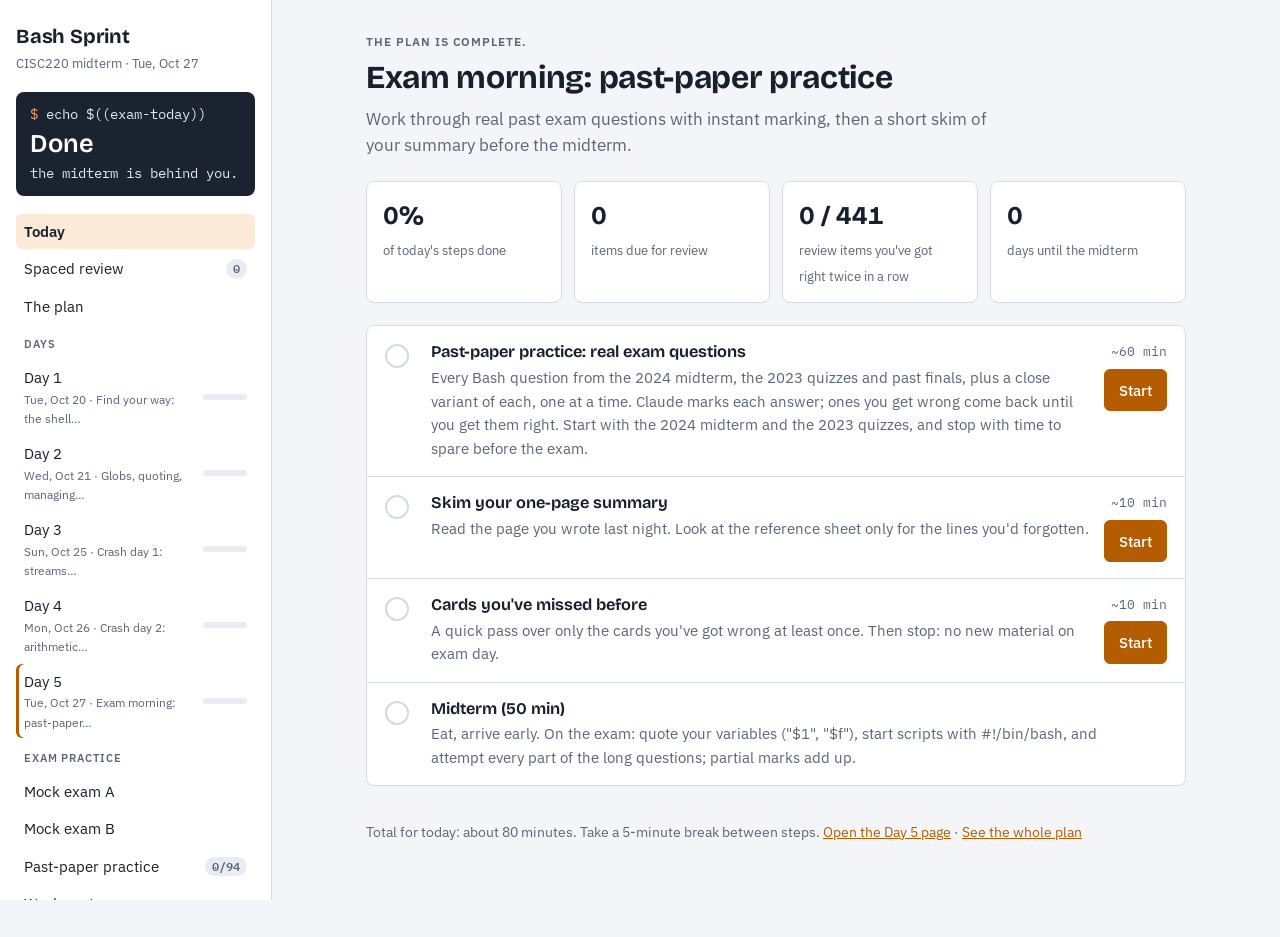
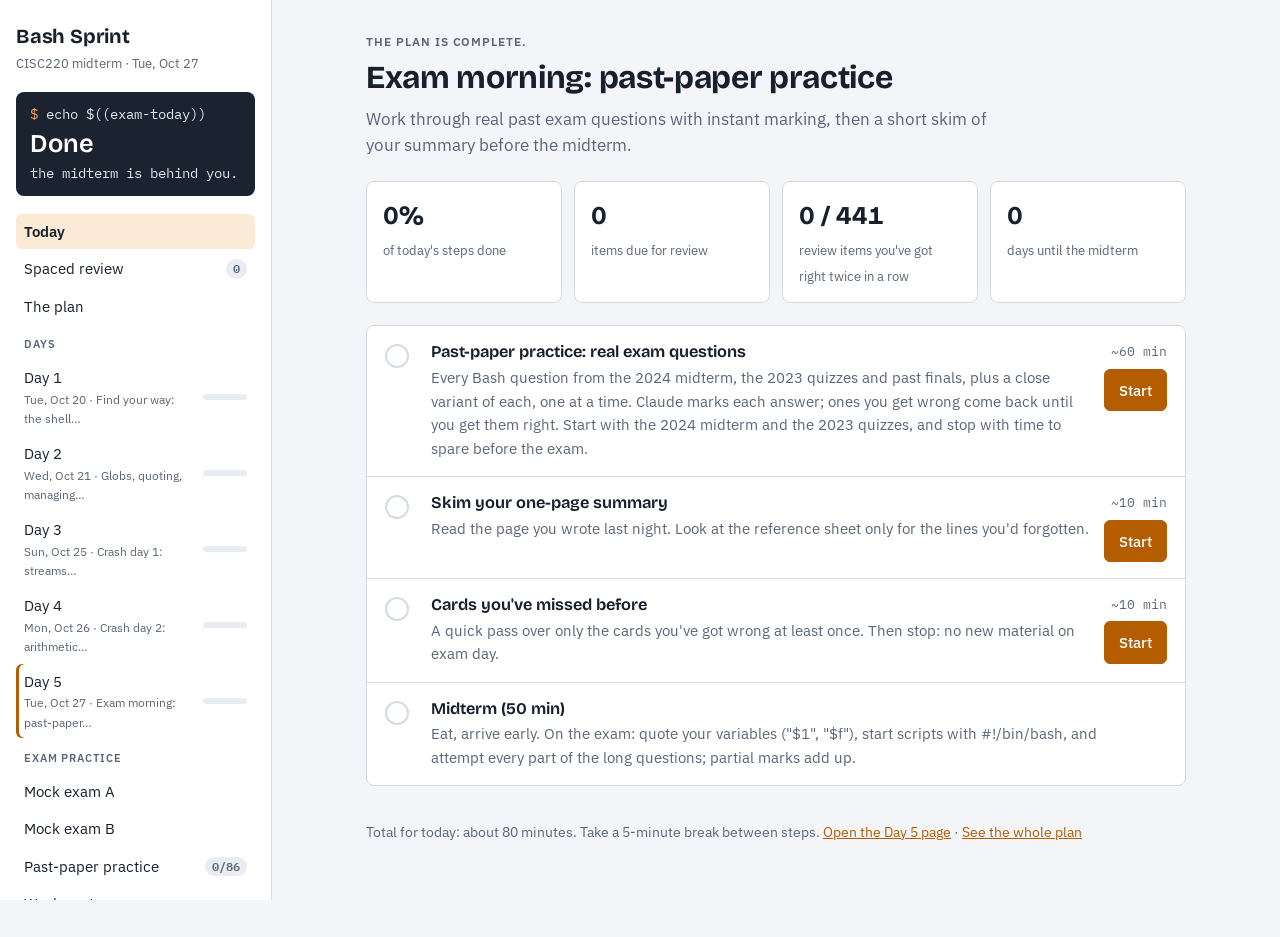
